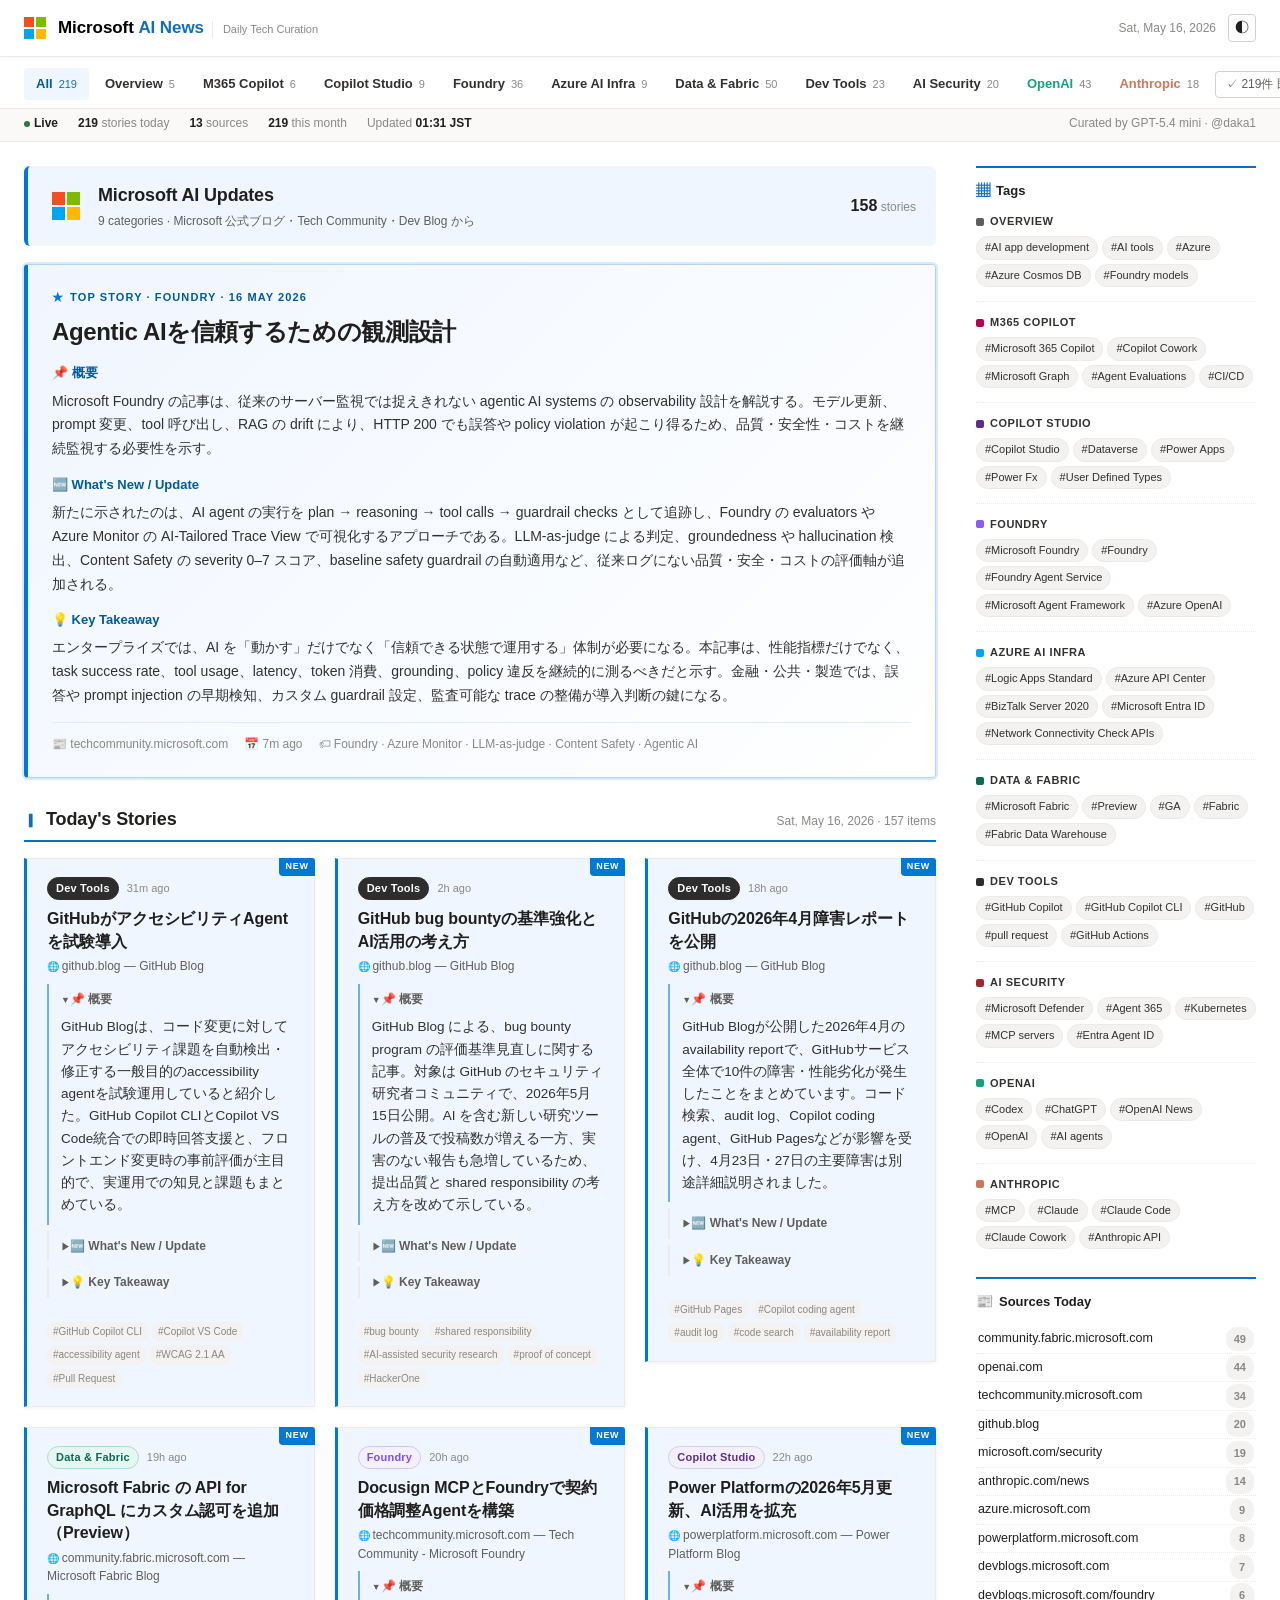
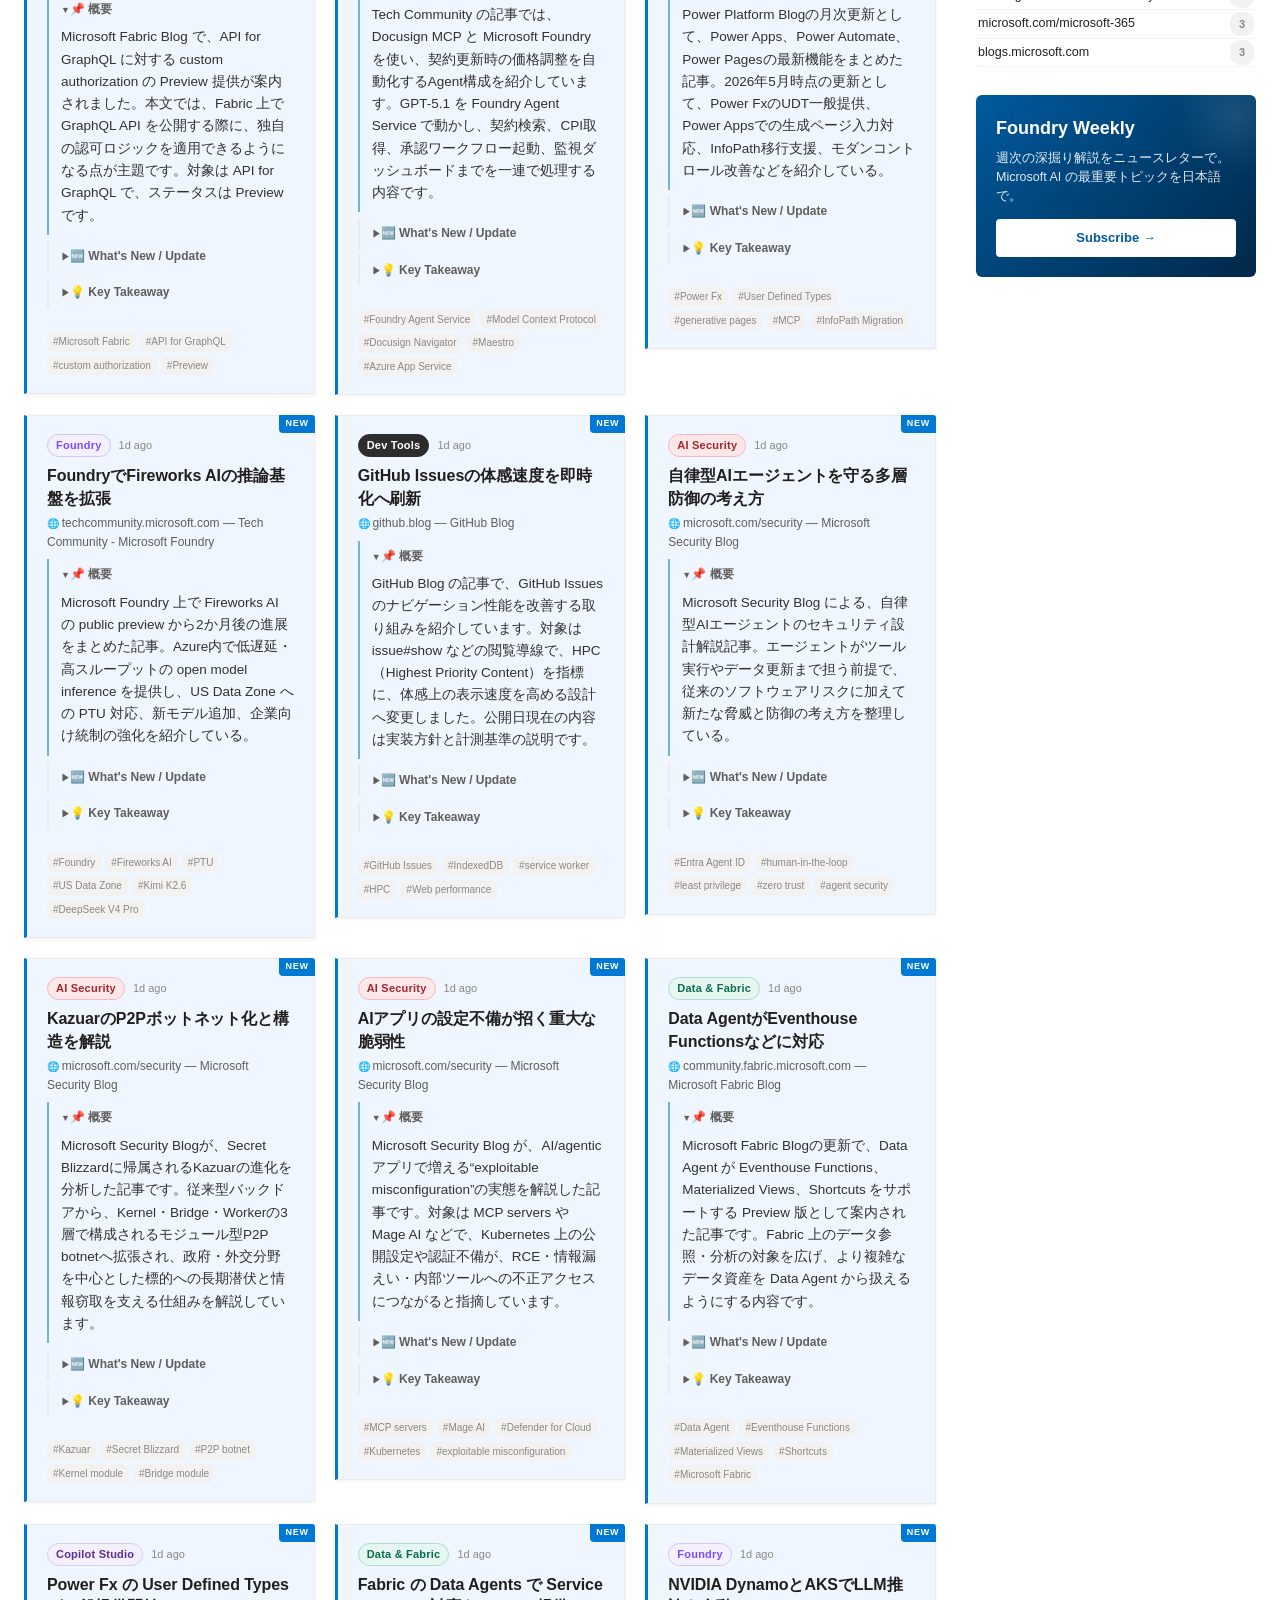
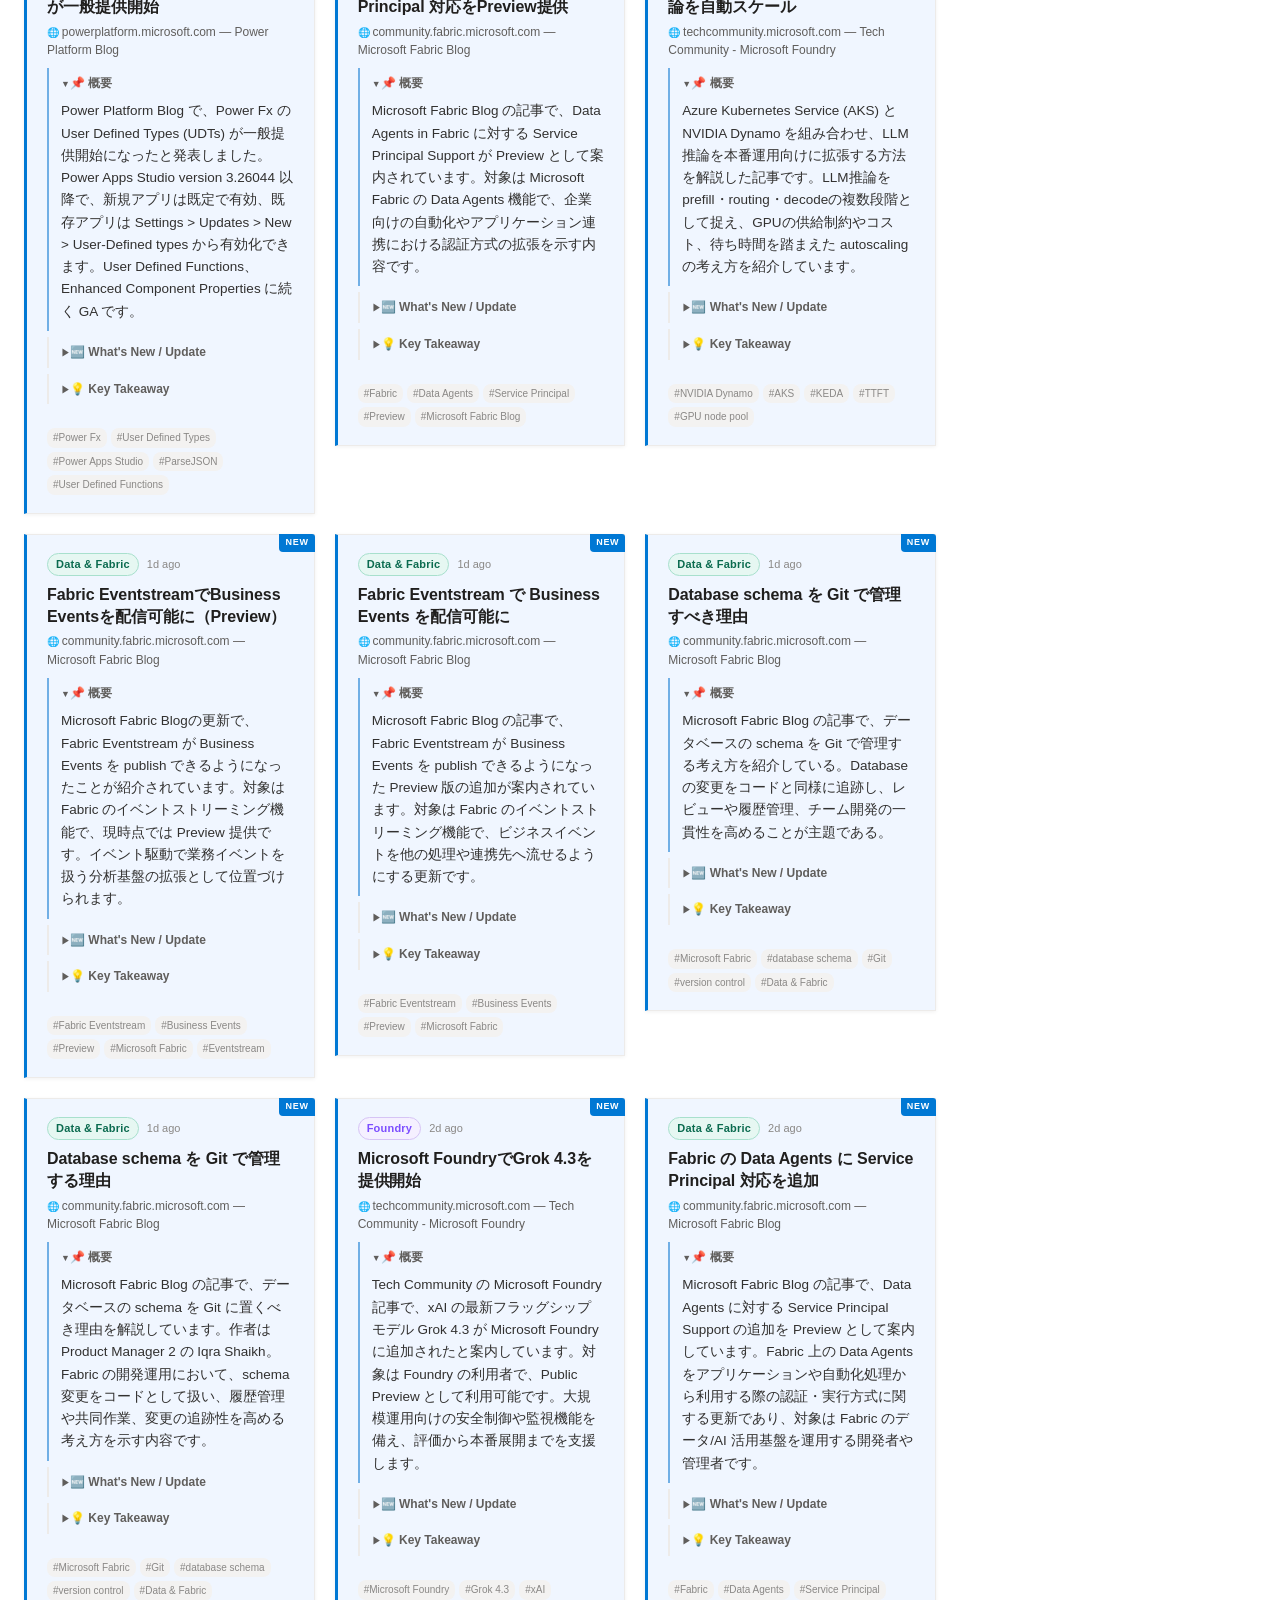
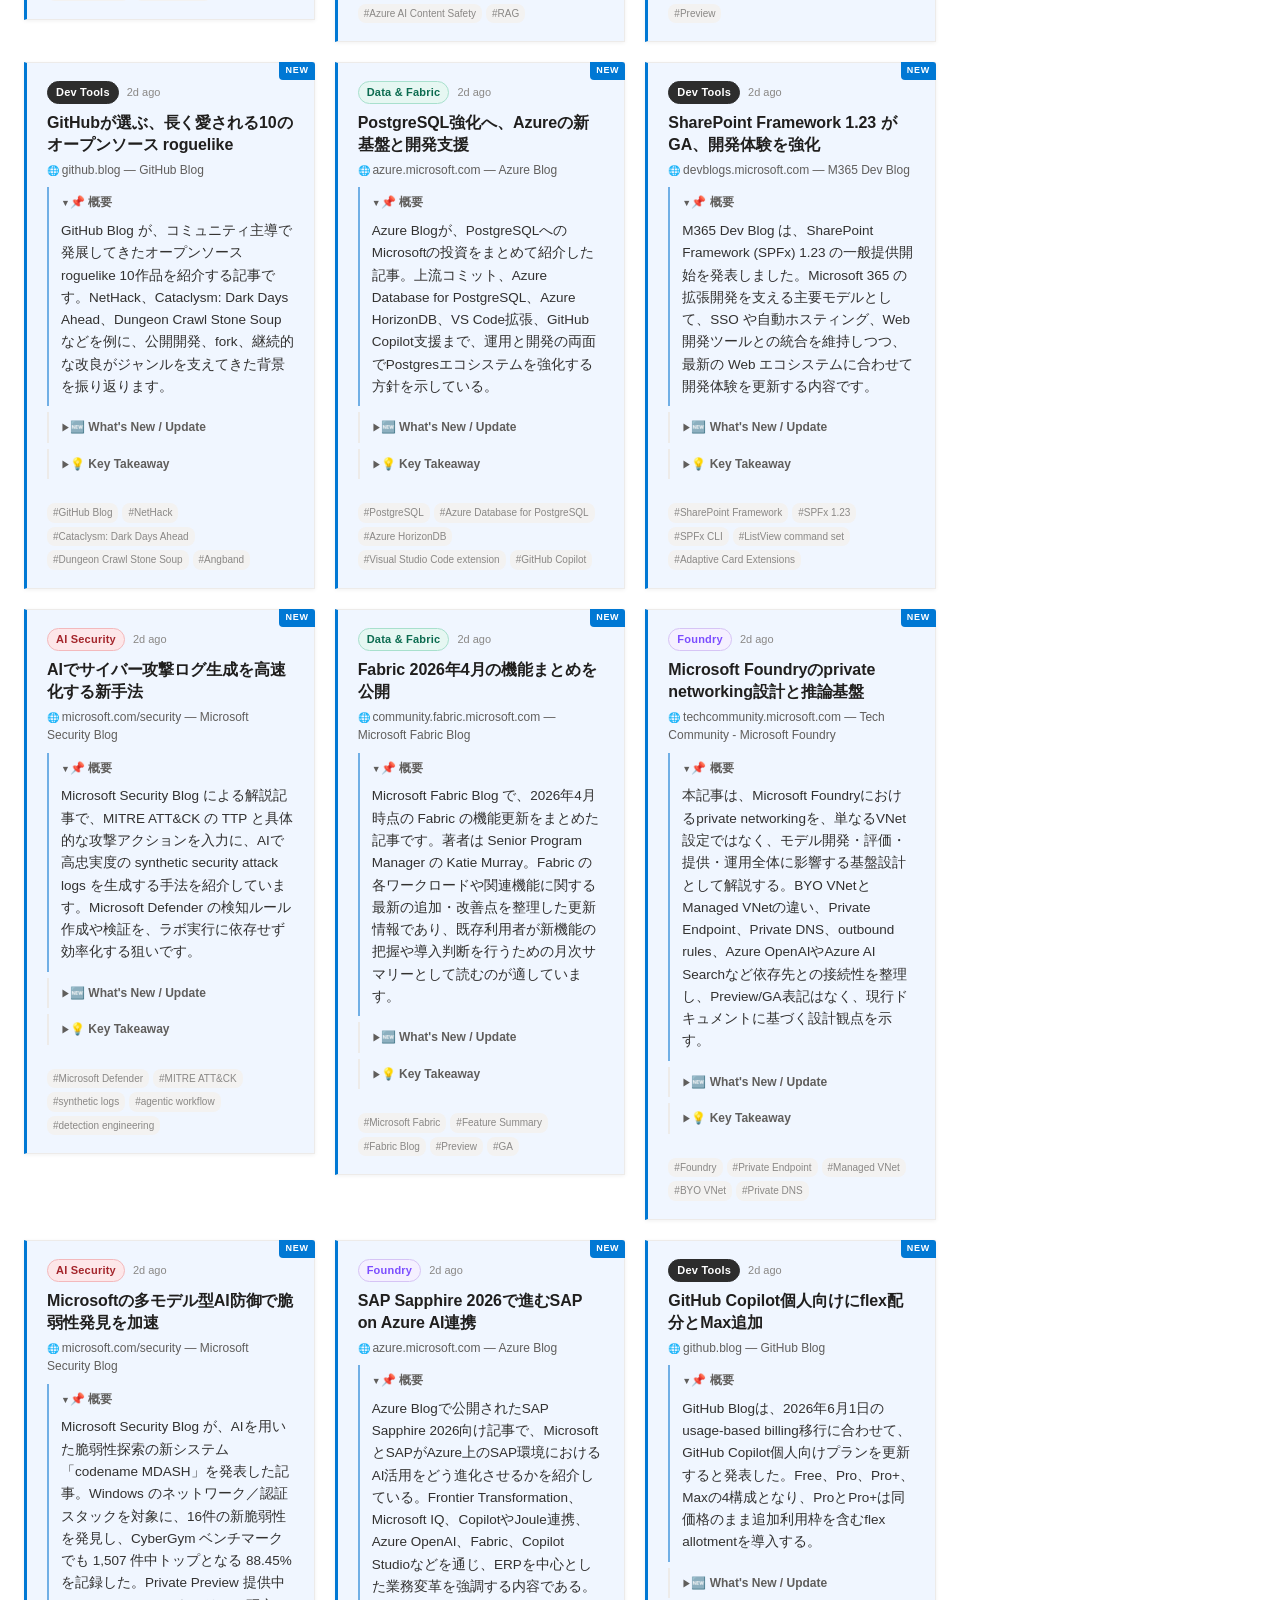
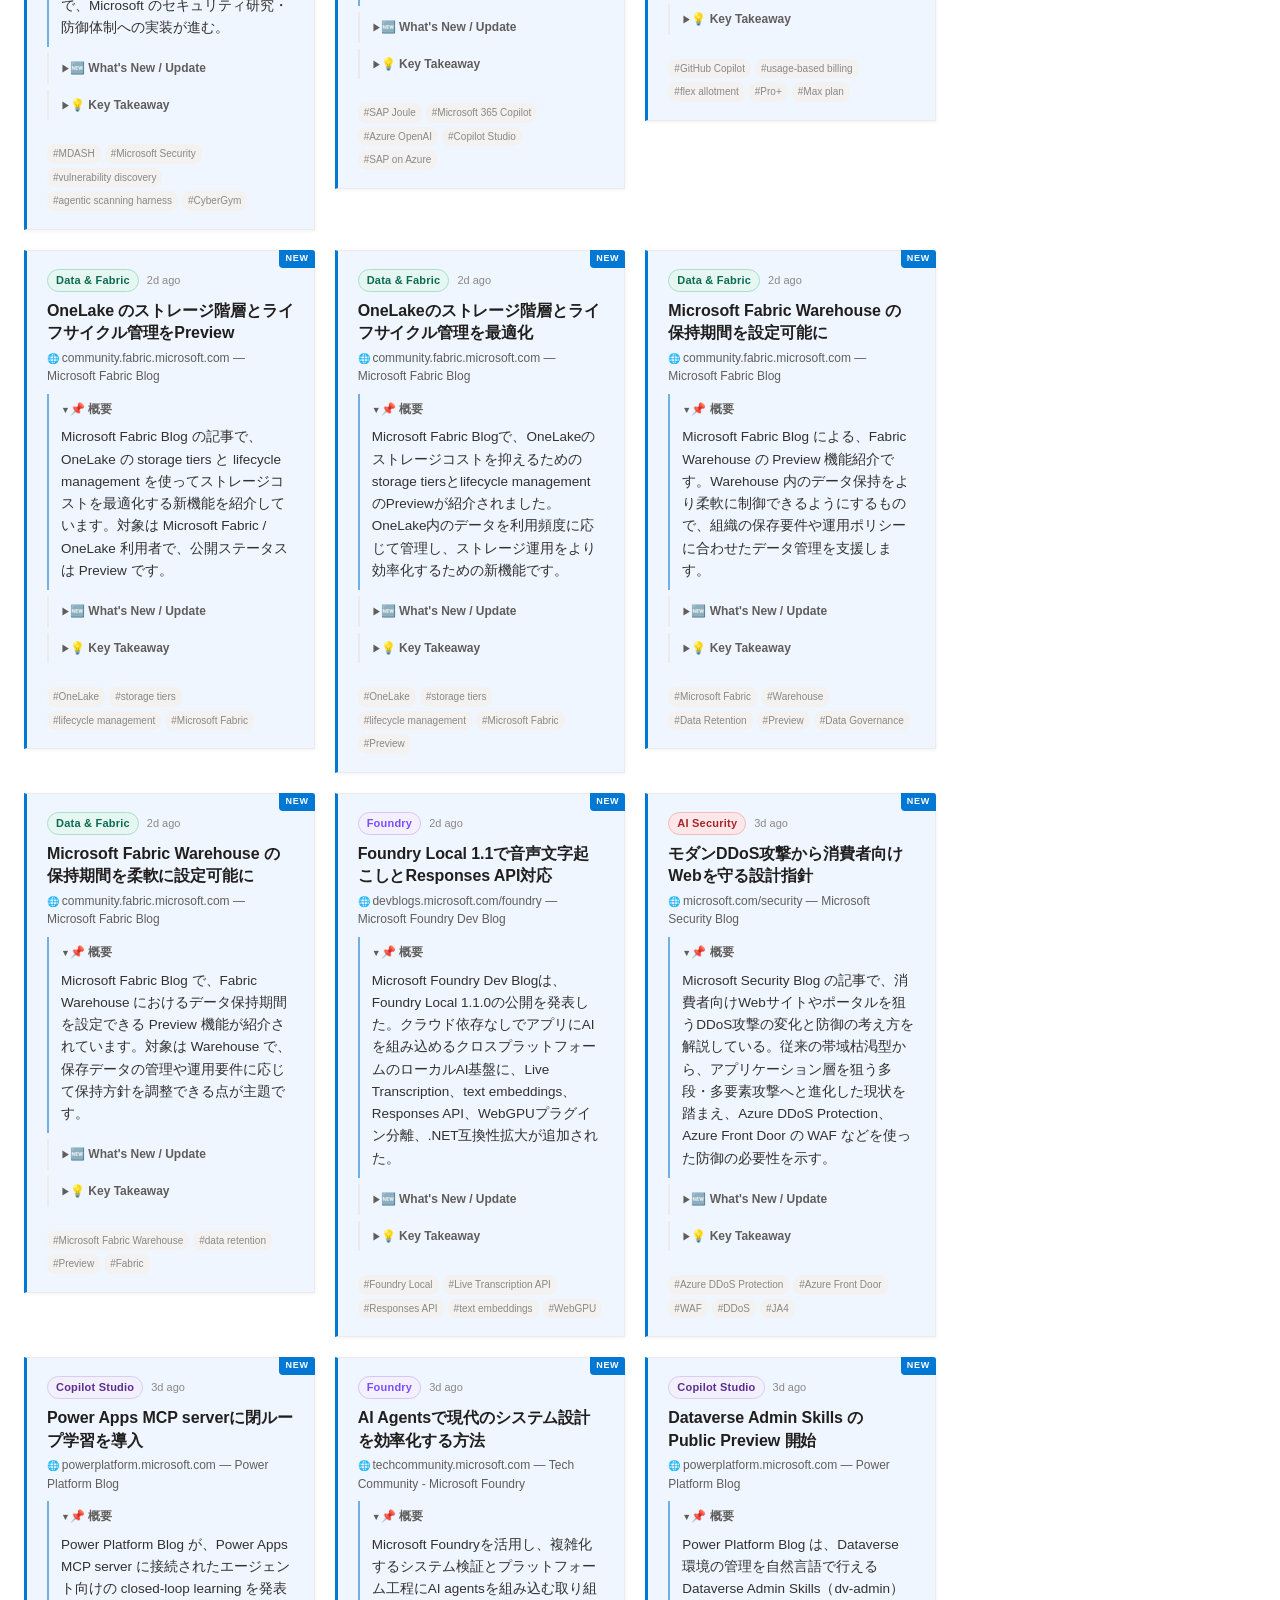
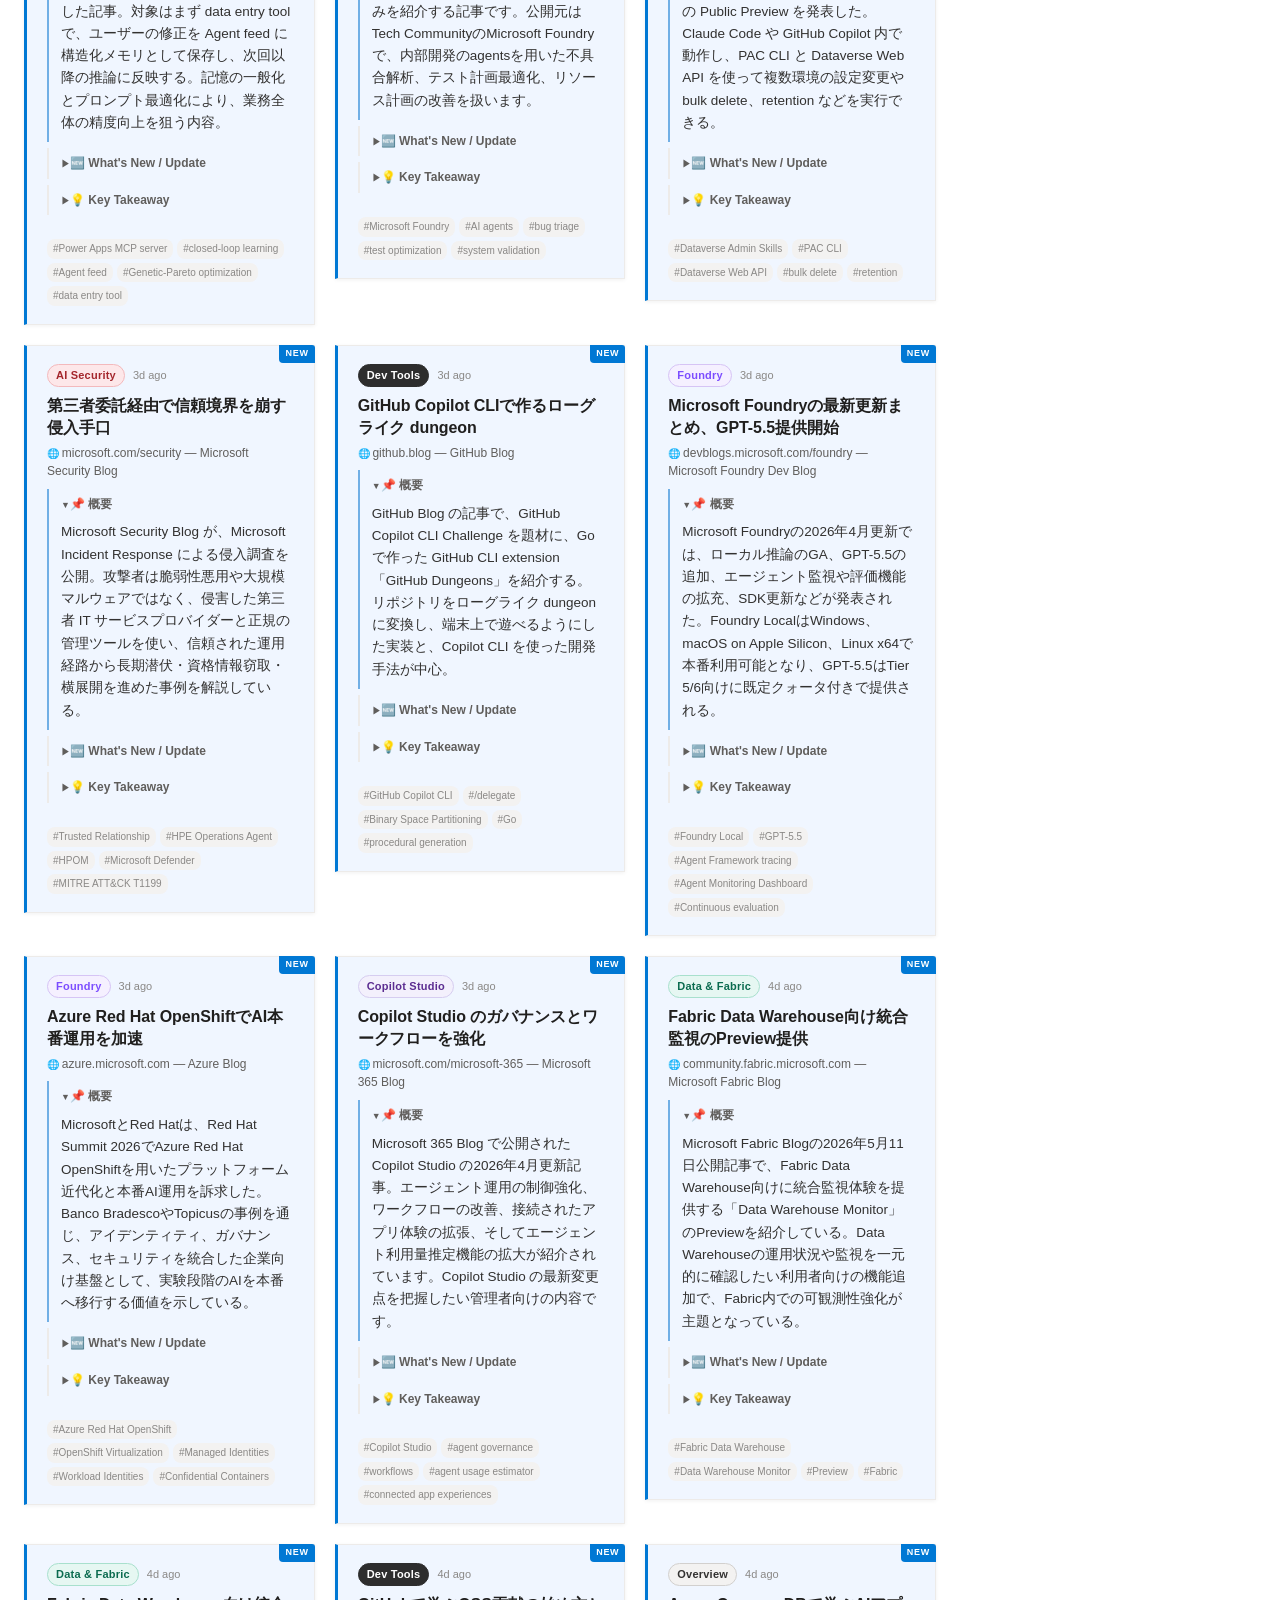
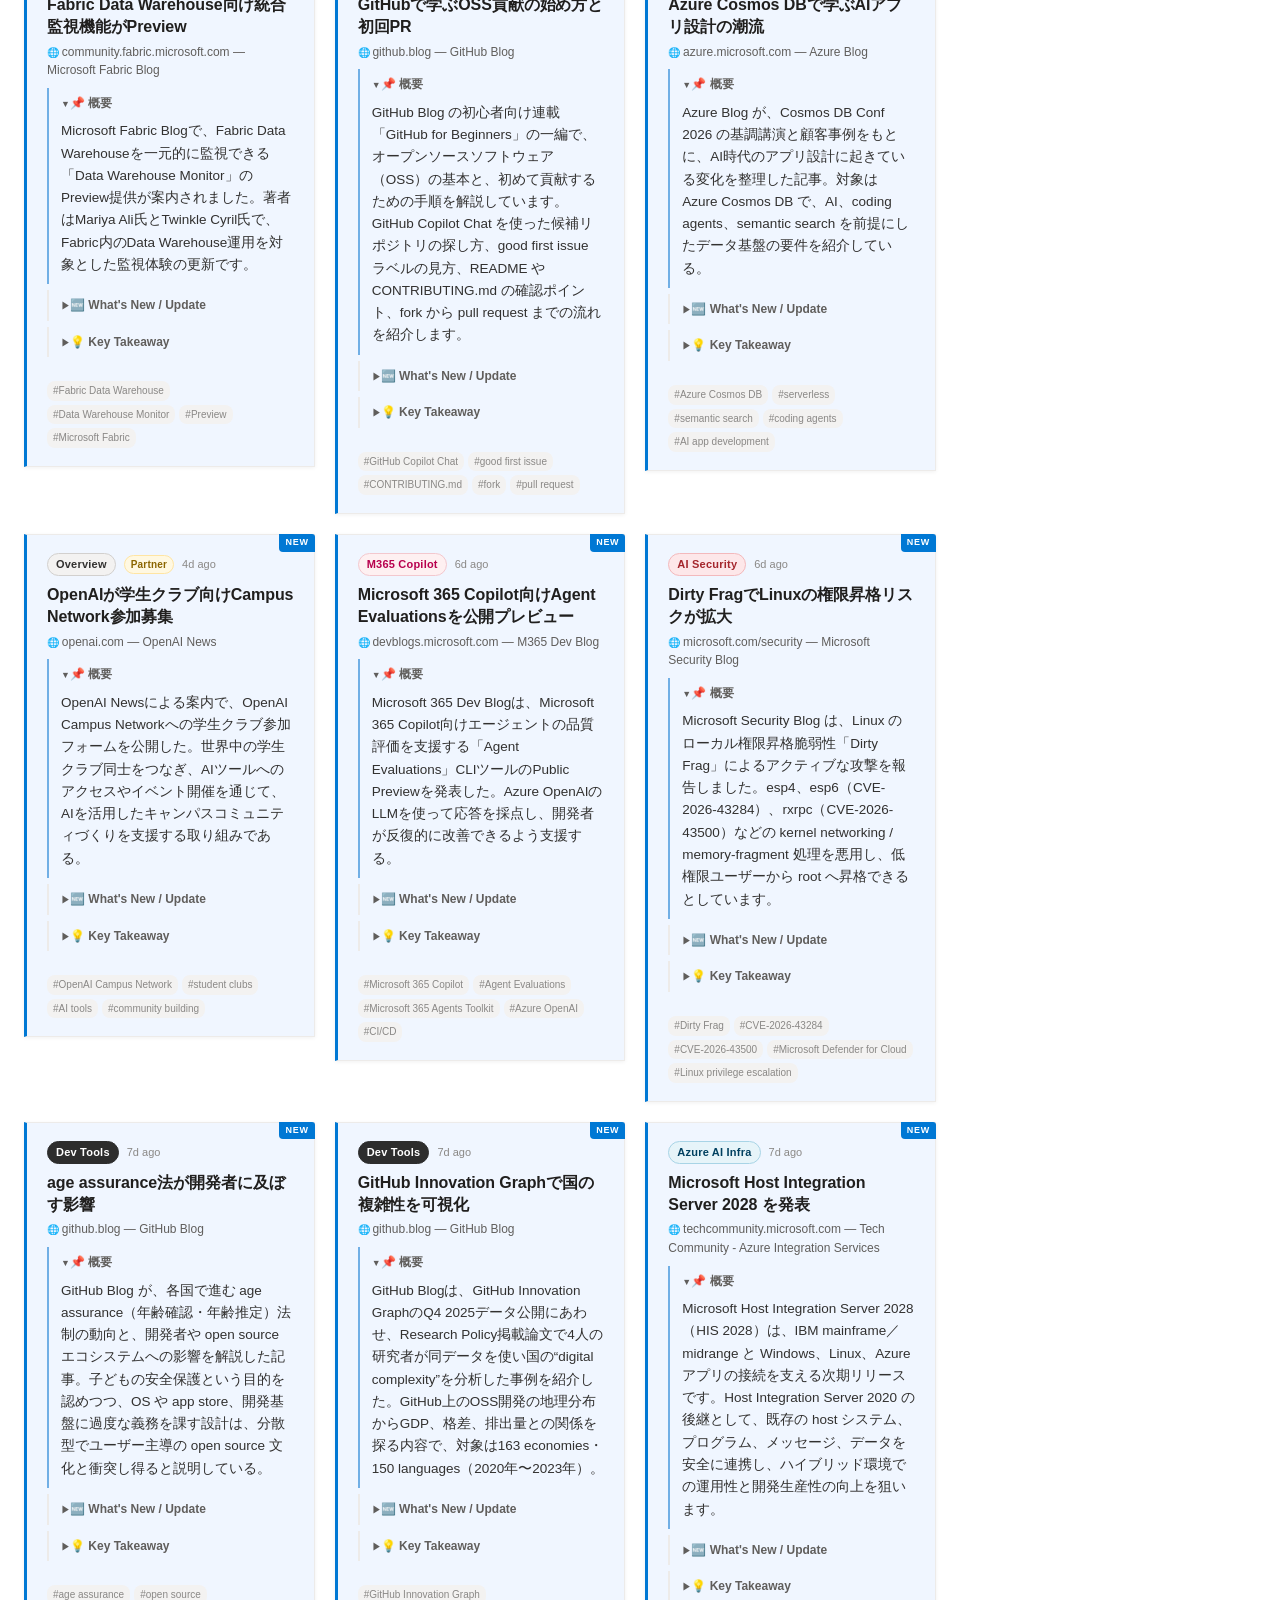
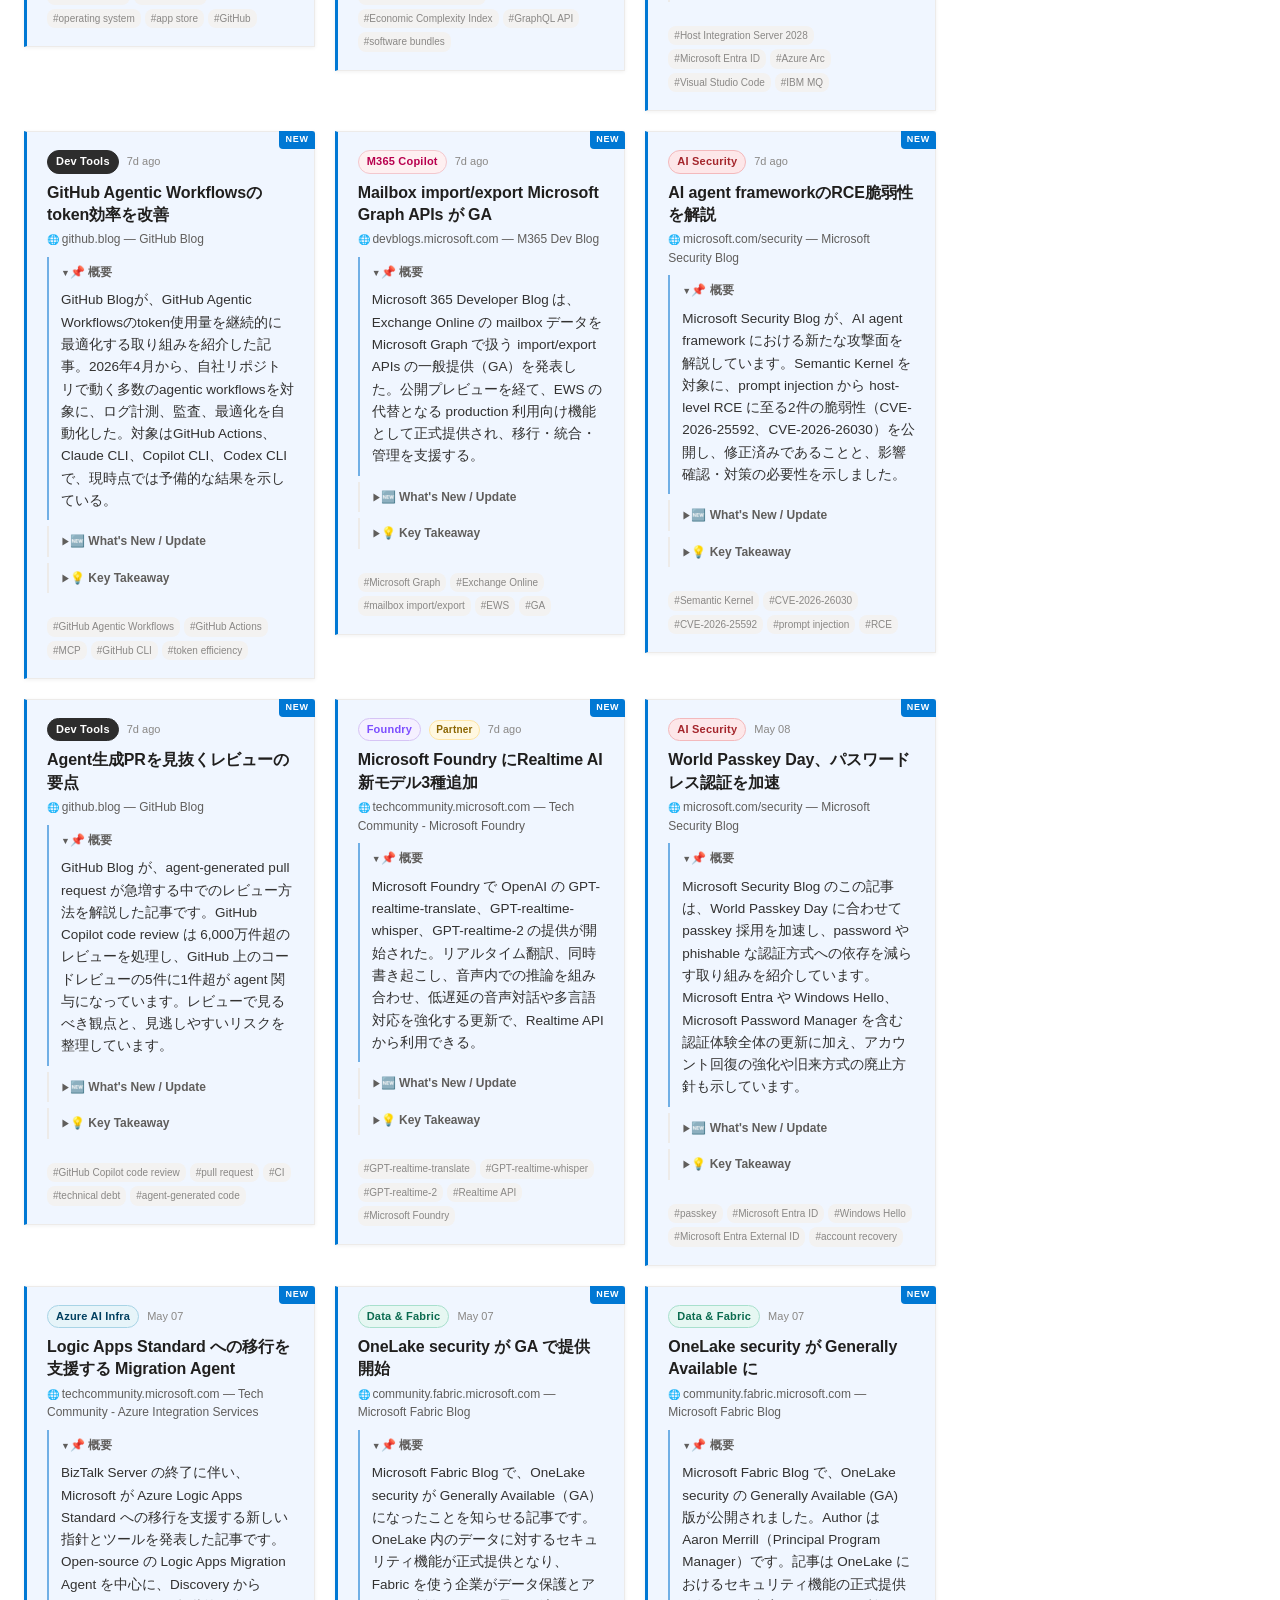
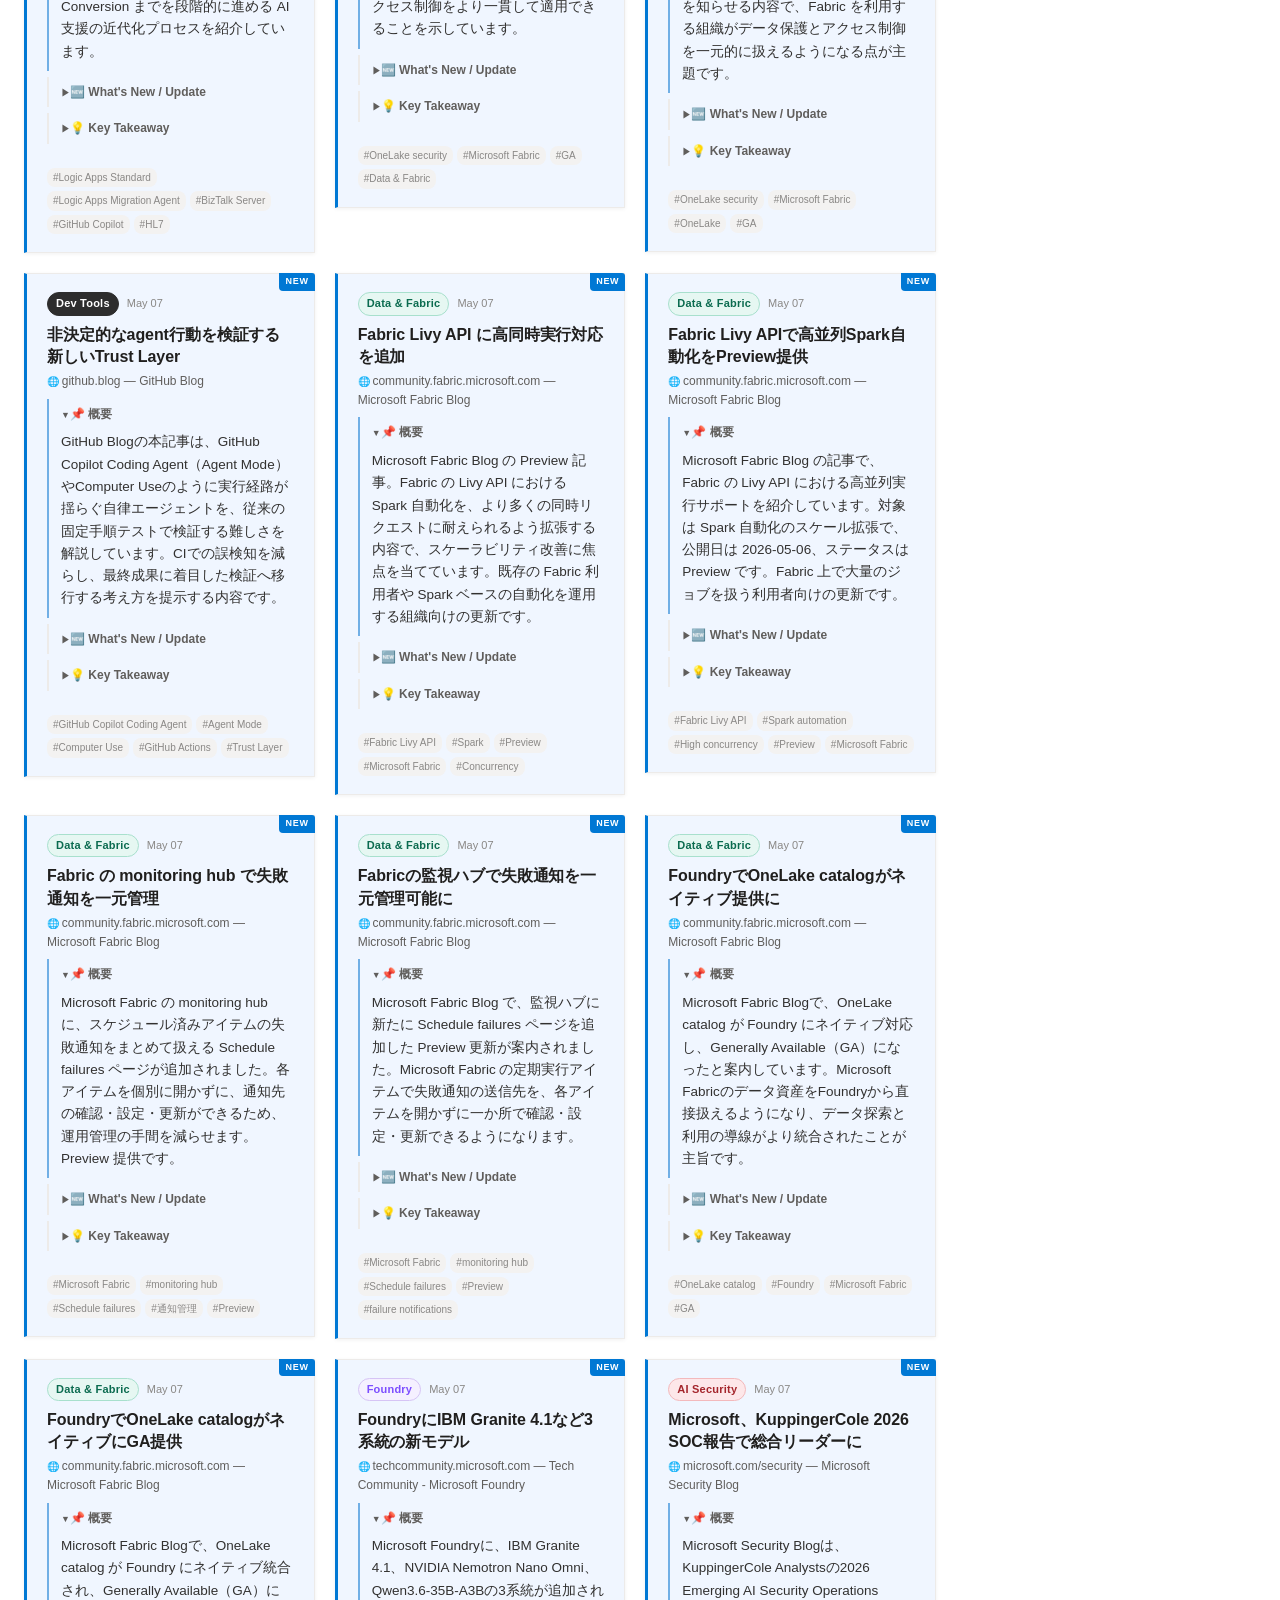
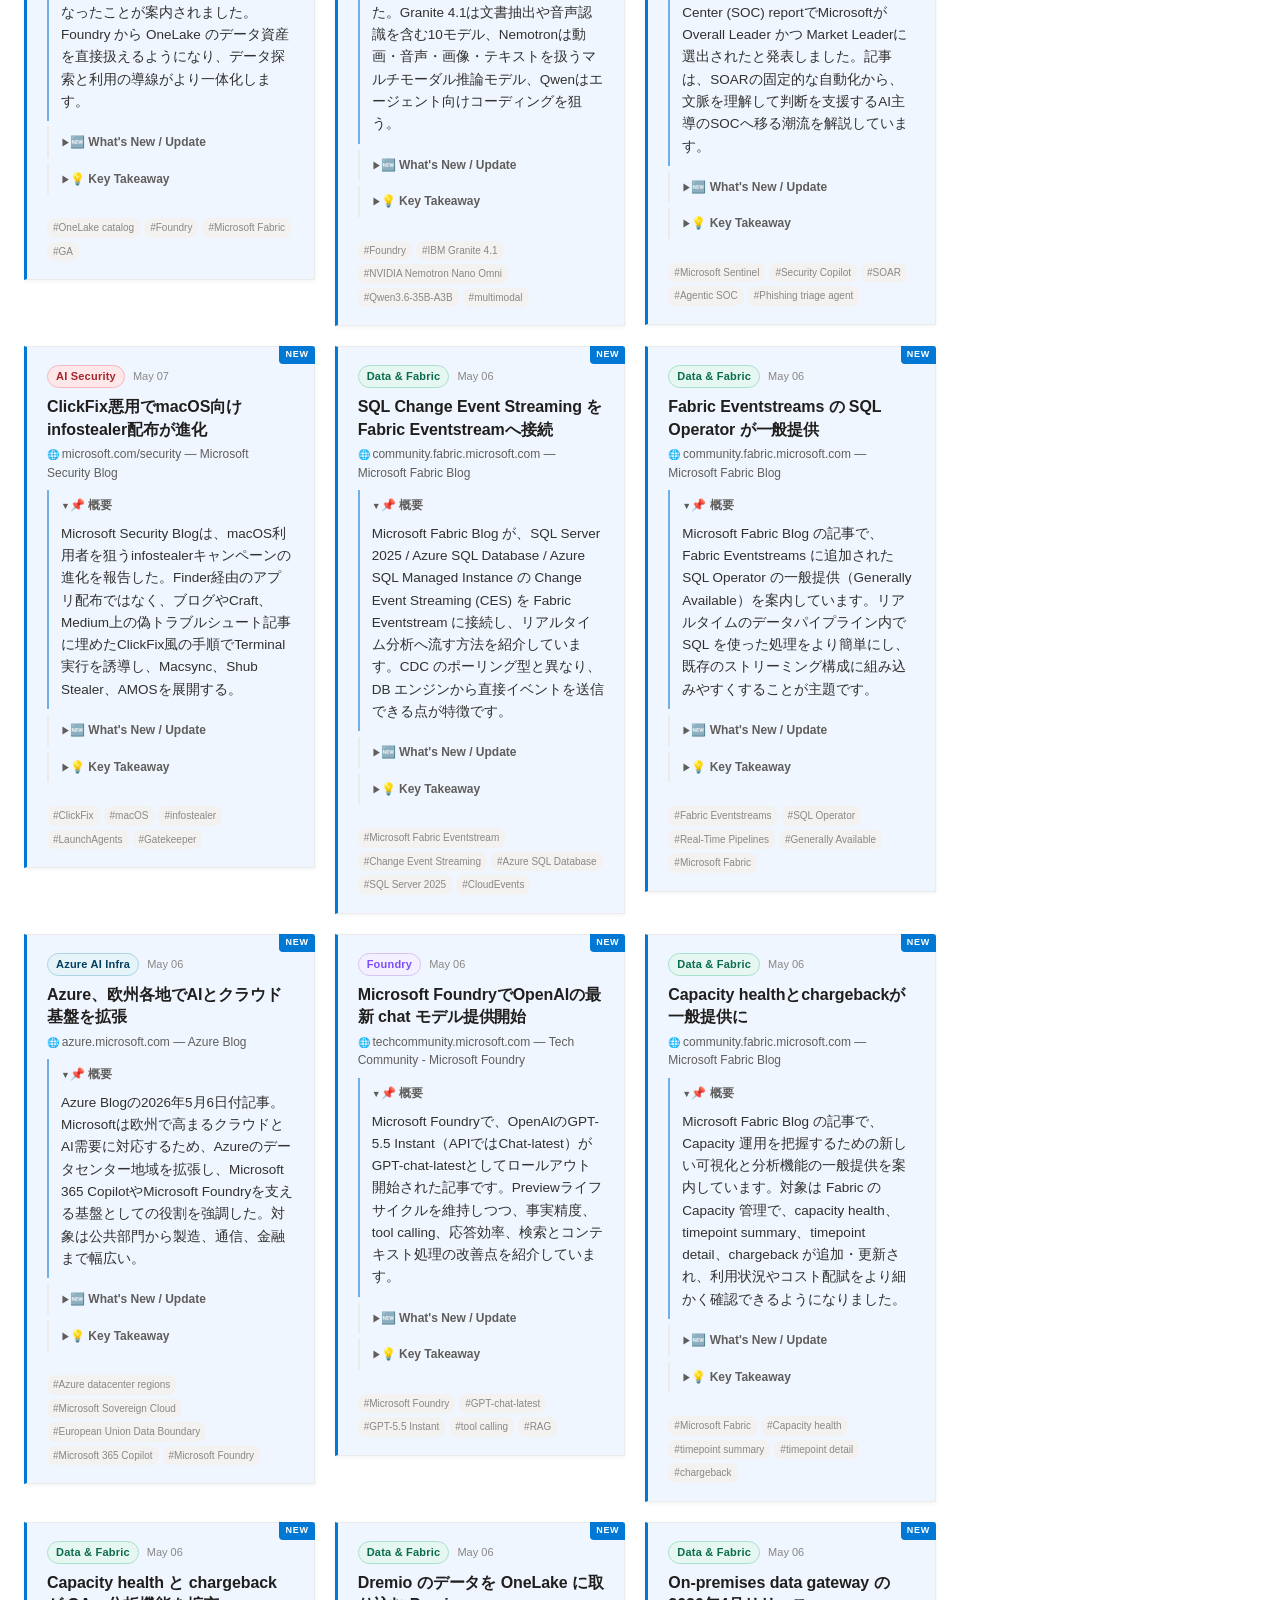
==== docs/index.html @ 85cf66b8 "🤖 Daily update 2026-05-15 16:31 UTC" ====
<!DOCTYPE html>
<html lang="ja">
<head>
<meta charset="UTF-8">
<meta name="viewport" content="width=device-width, initial-scale=1.0">
<title>Microsoft AI News — Daily Tech Curation</title>
<meta name="description" content="Microsoft AI、Azure、Copilot、Foundry の最新アップデートを毎日キュレーション。">
<link rel="icon" href="data:image/svg+xml,<svg xmlns=%22http://www.w3.org/2000/svg%22 viewBox=%220 0 100 100%22><text y=%22.9em%22 font-size=%2290%22>📰</text></svg>">
<link rel="stylesheet" href="assets/style.css">
</head>
<body data-theme="light">

<header class="site-header">
  <div class="site-header-inner">
    <div class="brand">
      <span class="brand-logo">
        <span></span><span></span><span></span><span></span>
      </span>
      <div class="brand-text">
        <span class="brand-name">Microsoft <span class="ai365">AI News</span></span>
        <span class="brand-tag">Daily Tech Curation</span>
      </div>
    </div>
    <div class="header-tools">
      <span class="header-date">Sat, May 16, 2026</span>
      <button class="theme-toggle" onclick="toggleTheme()" aria-label="Toggle theme">◐</button>
    </div>
  </div>
</header>

<div class="cat-nav-wrap">
  <nav class="cat-nav">
    <a href="#" class="active" data-filter="all">All <span class="num">219</span></a>
    <a href="#" data-filter="Overview">Overview <span class="num">5</span></a>
    <a href="#" data-filter="M365 Copilot">M365 Copilot <span class="num">6</span></a>
    <a href="#" data-filter="Copilot Studio">Copilot Studio <span class="num">9</span></a>
    <a href="#" data-filter="Foundry">Foundry <span class="num">36</span></a>
    <a href="#" data-filter="Azure AI Infra">Azure AI Infra <span class="num">9</span></a>
    <a href="#" data-filter="Data &amp; Fabric">Data &amp; Fabric <span class="num">50</span></a>
    <a href="#" data-filter="Dev Tools">Dev Tools <span class="num">23</span></a>
    <a href="#" data-filter="AI Security">AI Security <span class="num">20</span></a>
    <a href="#" class="openai-tab" data-filter="OpenAI">OpenAI <span class="num">43</span></a>
    <a href="#" class="anthropic-tab" data-filter="Anthropic">Anthropic <span class="num">18</span></a>
    <button class="mark-read-btn" id="mark-all-read" style="display:none">✓ 0件 既読にする</button>
  </nav>
</div>
<div class="subbar">
  <div class="subbar-inner">
    <div class="subbar-stats">
      <span><span class="live-dot"></span><b>Live</b></span>
      <span><b>219</b> stories today</span>
      <span><b>13</b> sources</span>
      <span><b>219</b> this month</span>
      <span>Updated <b>01:31 JST</b></span>
    </div>
    <div>Curated by GPT-5.4 mini · @daka1</div>
  </div>
</div>

<div class="container">

  <main>

    <div class="zone-banner">
      <div class="zone-banner-icon">
        <span class="brand-logo" style="width:28px;height:28px;">
          <span></span><span></span><span></span><span></span>
        </span>
      </div>
      <div class="zone-banner-text">
        <div class="zone-banner-title">Microsoft AI Updates</div>
        <div class="zone-banner-subtitle">9 categories · Microsoft 公式ブログ・Tech Community・Dev Blog から</div>
      </div>
      <div class="zone-banner-counts"><b>158</b> stories</div>
    </div>

<article class="featured" data-category="Foundry" data-tags="Foundry|Azure Monitor|LLM-as-judge|Content Safety|Agentic AI" data-url="https://techcommunity.microsoft.com/t5/microsoft-foundry-blog/designing-ai-driven-observability-for-trustworthy-agentic-ai/ba-p/4508844">
  <div class="featured-kicker">TOP STORY · FOUNDRY · 16 MAY 2026</div>
  <h1 class="featured-headline"><a href="https://techcommunity.microsoft.com/t5/microsoft-foundry-blog/designing-ai-driven-observability-for-trustworthy-agentic-ai/ba-p/4508844" target="_blank" rel="noopener">Agentic AIを信頼するための観測設計</a></h1>

  <div class="featured-section">
    <h3>📌 概要</h3>
    <p>Microsoft Foundry の記事は、従来のサーバー監視では捉えきれない agentic AI systems の observability 設計を解説する。モデル更新、prompt 変更、tool 呼び出し、RAG の drift により、HTTP 200 でも誤答や policy violation が起こり得るため、品質・安全性・コストを継続監視する必要性を示す。</p>
  </div>

  <div class="featured-section">
    <h3>🆕 What's New / Update</h3>
    <p>新たに示されたのは、AI agent の実行を plan → reasoning → tool calls → guardrail checks として追跡し、Foundry の evaluators や Azure Monitor の AI-Tailored Trace View で可視化するアプローチである。LLM-as-judge による判定、groundedness や hallucination 検出、Content Safety の severity 0–7 スコア、baseline safety guardrail の自動適用など、従来ログにない品質・安全・コストの評価軸が追加される。</p>
  </div>

  <div class="featured-section">
    <h3>💡 Key Takeaway</h3>
    <p>エンタープライズでは、AI を「動かす」だけでなく「信頼できる状態で運用する」体制が必要になる。本記事は、性能指標だけでなく、task success rate、tool usage、latency、token 消費、grounding、policy 違反を継続的に測るべきだと示す。金融・公共・製造では、誤答や prompt injection の早期検知、カスタム guardrail 設定、監査可能な trace の整備が導入判断の鍵になる。</p>
  </div>

  <div class="featured-meta">
    <span>📰 techcommunity.microsoft.com</span>
    <span>📅 7m ago</span>
    <span>🏷 Foundry · Azure Monitor · LLM-as-judge · Content Safety · Agentic AI</span>
  </div>
</article>
    <section class="section">
      <div class="section-head">
        <h2 class="section-title"><span class="icon">▎</span>Today's Stories</h2>
        <span class="section-meta">Sat, May 16, 2026 · 157 items</span>
      </div>
      <div class="stories-grid">
<article class="story" data-category="Dev Tools" data-tags="GitHub Copilot CLI|Copilot VS Code|accessibility agent|WCAG 2.1 AA|Pull Request" data-url="https://github.blog/ai-and-ml/github-copilot/building-a-general-purpose-accessibility-agent-and-what-we-learned-in-the-process/">
  <div class="story-meta-top">
    <span class="tag cat-dev">Dev Tools</span>
    <span class="story-time">31m ago</span>
  </div>
  <h3 class="story-headline">
    <a href="https://github.blog/ai-and-ml/github-copilot/building-a-general-purpose-accessibility-agent-and-what-we-learned-in-the-process/" target="_blank" rel="noopener">GitHubがアクセシビリティAgentを試験導入</a>
  </h3>
  <div class="story-source">
    <span class="domain">github.blog — GitHub Blog</span>
  </div>

  <div class="story-summary">
    <details open>
      <summary class="story-summary-section-label">📌 概要</summary>
      <p>GitHub Blogは、コード変更に対してアクセシビリティ課題を自動検出・修正する一般目的のaccessibility agentを試験運用していると紹介した。GitHub Copilot CLIとCopilot VS Code統合での即時回答支援と、フロントエンド変更時の事前評価が主目的で、実運用での知見と課題もまとめている。</p>
    </details>
    <details>
      <summary class="story-summary-section-label">🆕 What's New / Update</summary>
      <p>新しく公開されたのは、GitHubが試験運用中のgeneral-purpose accessibility agentの取り組みと学びである。エンジニア向けにアクセシビリティ質問へ just-in-time で答える機能に加え、フロントエンド変更を自動評価し、単純で客観的な問題を本番前に修正する。これまでに3,535件の pull request をレビューし、68% の解決率を記録。主な検出項目は、構造と関係性の明確化、操作可能な要素名、重要通知、非テキスト内容の代替、キーボードフォーカス順など。</p>
    </details>
    <details>
      <summary class="story-summary-section-label">💡 Key Takeaway</summary>
      <p>この事例は、アクセシビリティを人手レビューの代替ではなく、既存の問題管理資産を活用して拡張する実践例として重要である。特に日本の金融・公共・製造業では、WCAG対応や監査対応の観点から、Issueの構造化、PRとの紐づけ、修正検証の仕組みがAgent導入の前提になる。まずは既存のアクセシビリティ記録を整理し、限定領域で自動評価を試すのが現実的である。</p>
    </details>
  </div>

  <div class="story-tags">
<span class="story-tag-chip">#GitHub Copilot CLI</span><span class="story-tag-chip">#Copilot VS Code</span><span class="story-tag-chip">#accessibility agent</span><span class="story-tag-chip">#WCAG 2.1 AA</span><span class="story-tag-chip">#Pull Request</span>  </div>
</article><article class="story" data-category="Dev Tools" data-tags="bug bounty|shared responsibility|AI-assisted security research|proof of concept|HackerOne" data-url="https://github.blog/security/raising-the-bar-quality-shared-responsibility-and-the-future-of-githubs-bug-bounty-program/">
  <div class="story-meta-top">
    <span class="tag cat-dev">Dev Tools</span>
    <span class="story-time">2h ago</span>
  </div>
  <h3 class="story-headline">
    <a href="https://github.blog/security/raising-the-bar-quality-shared-responsibility-and-the-future-of-githubs-bug-bounty-program/" target="_blank" rel="noopener">GitHub bug bountyの基準強化とAI活用の考え方</a>
  </h3>
  <div class="story-source">
    <span class="domain">github.blog — GitHub Blog</span>
  </div>

  <div class="story-summary">
    <details open>
      <summary class="story-summary-section-label">📌 概要</summary>
      <p>GitHub Blog による、bug bounty program の評価基準見直しに関する記事。対象は GitHub のセキュリティ研究者コミュニティで、2026年5月15日公開。AI を含む新しい研究ツールの普及で投稿数が増える一方、実害のない報告も急増しているため、提出品質と shared responsibility の考え方を改めて示している。</p>
    </details>
    <details>
      <summary class="story-summary-section-label">🆕 What's New / Update</summary>
      <p>今後の bug bounty では、Working proof of concept と具体的な security impact の提示、scope と ineligible findings の事前確認、ツール出力の検証をより厳格に求める。DMARC/SPF/DKIM 設定不備、user enumeration、実証のない missing security headers など既知の対象外報告は Not Applicable としてクローズされ、HackerOne Signal と reputation に影響し得る。また、AI ツールの利用自体は歓迎し、verified・reproduced・PoC 付きの報告であれば高く評価する一方、未検証の出力のそのまま提出は認めない。</p>
    </details>
    <details>
      <summary class="story-summary-section-label">💡 Key Takeaway</summary>
      <p>企業にとって重要なのは、AI を使ったセキュリティ調査が増えても、最終責任は人間の研究者にあるという明確化。日本の金融・公共・製造業でも、外部報告の受け入れ基準、対象外条件、PoC 要件を明文化しておくことで、ノイズを減らし、実害のある脆弱性対応に集中しやすくなる。</p>
    </details>
  </div>

  <div class="story-tags">
<span class="story-tag-chip">#bug bounty</span><span class="story-tag-chip">#shared responsibility</span><span class="story-tag-chip">#AI-assisted security research</span><span class="story-tag-chip">#proof of concept</span><span class="story-tag-chip">#HackerOne</span>  </div>
</article><article class="story" data-category="Dev Tools" data-tags="GitHub Pages|Copilot coding agent|audit log|code search|availability report" data-url="https://github.blog/news-insights/company-news/github-availability-report-april-2026/">
  <div class="story-meta-top">
    <span class="tag cat-dev">Dev Tools</span>
    <span class="story-time">18h ago</span>
  </div>
  <h3 class="story-headline">
    <a href="https://github.blog/news-insights/company-news/github-availability-report-april-2026/" target="_blank" rel="noopener">GitHubの2026年4月障害レポートを公開</a>
  </h3>
  <div class="story-source">
    <span class="domain">github.blog — GitHub Blog</span>
  </div>

  <div class="story-summary">
    <details open>
      <summary class="story-summary-section-label">📌 概要</summary>
      <p>GitHub Blogが公開した2026年4月のavailability reportで、GitHubサービス全体で10件の障害・性能劣化が発生したことをまとめています。コード検索、audit log、Copilot coding agent、GitHub Pagesなどが影響を受け、4月23日・27日の主要障害は別途詳細説明されました。</p>
    </details>
    <details>
      <summary class="story-summary-section-label">🆕 What's New / Update</summary>
      <p>4月1日はコード検索で2時間20分の完全停止と、その後の約8時間43分にわたる古い結果表示が発生しました。4月1日の別件ではcredential rotation失敗によりaudit logが28分間利用不能となり、4,297 API actorsと127ユーザーに5xxが発生しました。4月9日はCopilot coding agentでレート制限処理の不具合により新規セッション開始が最大54分遅延し、約22,700件のworkflow作成に遅延・失敗が出ました。4月13日はGitHub PagesでDNSレコード削除に起因する500エラーが約1,750万件発生しました。</p>
    </details>
    <details>
      <summary class="story-summary-section-label">💡 Key Takeaway</summary>
      <p>今回のレポートは、単一機能の障害でも検索、監査、エージェント、公開サイト配信へ連鎖的に影響が広がることを示しています。日本の金融・公共・製造業では、監査証跡や外部公開ページ、開発支援エージェントの可用性が業務継続に直結します。運用面では、変更保護、段階的ロールアウト、監視強化、障害時の切り戻し手順を優先して点検すべきです。</p>
    </details>
  </div>

  <div class="story-tags">
<span class="story-tag-chip">#GitHub Pages</span><span class="story-tag-chip">#Copilot coding agent</span><span class="story-tag-chip">#audit log</span><span class="story-tag-chip">#code search</span><span class="story-tag-chip">#availability report</span>  </div>
</article><article class="story" data-category="Data &amp; Fabric" data-tags="Microsoft Fabric|API for GraphQL|custom authorization|Preview" data-url="https://community.fabric.microsoft.com/t5/Fabric-Updates-Blog/Custom-authorization-for-API-for-GraphQL-in-Microsoft-Fabric/ba-p/5182352">
  <div class="story-meta-top">
    <span class="tag cat-data">Data &amp; Fabric</span>
    <span class="story-time">19h ago</span>
  </div>
  <h3 class="story-headline">
    <a href="https://community.fabric.microsoft.com/t5/Fabric-Updates-Blog/Custom-authorization-for-API-for-GraphQL-in-Microsoft-Fabric/ba-p/5182352" target="_blank" rel="noopener">Microsoft Fabric の API for GraphQL にカスタム認可を追加（Preview）</a>
  </h3>
  <div class="story-source">
    <span class="domain">community.fabric.microsoft.com — Microsoft Fabric Blog</span>
  </div>

  <div class="story-summary">
    <details open>
      <summary class="story-summary-section-label">📌 概要</summary>
      <p>Microsoft Fabric Blog で、API for GraphQL に対する custom authorization の Preview 提供が案内されました。本文では、Fabric 上で GraphQL API を公開する際に、独自の認可ロジックを適用できるようになる点が主題です。対象は API for GraphQL で、ステータスは Preview です。</p>
    </details>
    <details>
      <summary class="story-summary-section-label">🆕 What's New / Update</summary>
      <p>今回の更新では、Microsoft Fabric の API for GraphQL に custom authorization を設定できる Preview 機能が追加されました。これにより、標準的な認証だけでなく、アプリケーション要件に応じた独自のアクセス制御を GraphQL API 側に実装しやすくなります。公開元は Microsoft Fabric Blog で、機能ステータスは Preview です。</p>
    </details>
    <details>
      <summary class="story-summary-section-label">💡 Key Takeaway</summary>
      <p>企業で GraphQL を共通 API 層として使う場合、データソースごとの細かな権限制御を API 層に寄せられる点が重要です。特に金融・公共・製造のようにアクセス条件が複雑な環境では、認可ロジックの集約により設計の一貫性を保ちやすくなります。Preview のため、本番適用前に制約や運用手順の検証が必要です。</p>
    </details>
  </div>

  <div class="story-tags">
<span class="story-tag-chip">#Microsoft Fabric</span><span class="story-tag-chip">#API for GraphQL</span><span class="story-tag-chip">#custom authorization</span><span class="story-tag-chip">#Preview</span>  </div>
</article><article class="story" data-category="Foundry" data-tags="Foundry Agent Service|Model Context Protocol|Docusign Navigator|Maestro|Azure App Service" data-url="https://techcommunity.microsoft.com/t5/microsoft-foundry-blog/building-an-ai-powered-contract-price-adjustment-agent-with/ba-p/4515997">
  <div class="story-meta-top">
    <span class="tag cat-foundry">Foundry</span>
    <span class="story-time">20h ago</span>
  </div>
  <h3 class="story-headline">
    <a href="https://techcommunity.microsoft.com/t5/microsoft-foundry-blog/building-an-ai-powered-contract-price-adjustment-agent-with/ba-p/4515997" target="_blank" rel="noopener">Docusign MCPとFoundryで契約価格調整Agentを構築</a>
  </h3>
  <div class="story-source">
    <span class="domain">techcommunity.microsoft.com — Tech Community - Microsoft Foundry</span>
  </div>

  <div class="story-summary">
    <details open>
      <summary class="story-summary-section-label">📌 概要</summary>
      <p>Tech Community の記事では、Docusign MCP と Microsoft Foundry を使い、契約更新時の価格調整を自動化するAgent構成を紹介しています。GPT-5.1 を Foundry Agent Service で動かし、契約検索、CPI取得、承認ワークフロー起動、監視ダッシュボードまでを一連で処理する内容です。</p>
    </details>
    <details>
      <summary class="story-summary-section-label">🆕 What's New / Update</summary>
      <p>新しい点は、契約管理の各工程を Model Context Protocol (MCP) で統合し、Docusign Navigator、BLS API、Maestro を3段階のAgentで連携させたことです。30日以内に失効する契約を抽出し、CPIに基づく調整額を計算し、更新後の契約を Maestro へ渡して承認・署名フローを起動します。Foundry Agent Service でオーケストレーションし、Azure App Service 上で非同期実行とリアルタイム監視を実現しています。</p>
    </details>
    <details>
      <summary class="story-summary-section-label">💡 Key Takeaway</summary>
      <p>契約更新や価格改定のような定型だが例外が多い業務は、MCP と Agent の組み合わせで大きく自動化できます。金融・公共・製造業のように契約数が多く、監査性や権限管理が重要な組織では、手作業の削減だけでなく、承認経路の標準化や可視化にも効果があります。既存 API 個別実装より、拡張性の高い統合基盤として有効です。</p>
    </details>
  </div>

  <div class="story-tags">
<span class="story-tag-chip">#Foundry Agent Service</span><span class="story-tag-chip">#Model Context Protocol</span><span class="story-tag-chip">#Docusign Navigator</span><span class="story-tag-chip">#Maestro</span><span class="story-tag-chip">#Azure App Service</span>  </div>
</article><article class="story" data-category="Copilot Studio" data-tags="Power Fx|User Defined Types|generative pages|MCP|InfoPath Migration" data-url="https://www.microsoft.com/en-us/power-platform/blog/2026/05/14/whats-new-in-power-platform-may-2026-feature-update/">
  <div class="story-meta-top">
    <span class="tag cat-studio">Copilot Studio</span>
    <span class="story-time">22h ago</span>
  </div>
  <h3 class="story-headline">
    <a href="https://www.microsoft.com/en-us/power-platform/blog/2026/05/14/whats-new-in-power-platform-may-2026-feature-update/" target="_blank" rel="noopener">Power Platformの2026年5月更新、AI活用を拡充</a>
  </h3>
  <div class="story-source">
    <span class="domain">powerplatform.microsoft.com — Power Platform Blog</span>
  </div>

  <div class="story-summary">
    <details open>
      <summary class="story-summary-section-label">📌 概要</summary>
      <p>Power Platform Blogの月次更新として、Power Apps、Power Automate、Power Pagesの最新機能をまとめた記事。2026年5月時点の更新として、Power FxのUDT一般提供、Power Appsでの生成ページ入力対応、InfoPath移行支援、モダンコントロール改善などを紹介している。</p>
    </details>
    <details>
      <summary class="story-summary-section-label">🆕 What's New / Update</summary>
      <p>Power Fx user defined types（UDTs）が version 3.26044 で GA となり、新規アプリでは既定で有効、既存アプリでも設定から有効化可能になった。これにより UDF で records や tables などの複雑なデータ構造を扱いやすくなり、ParseJSON の型検証も強化される。Power Apps では、app-based conversations 向けの custom tools と rich UI が public preview となり、MCP-powered tools と Fluent ベースの UI widget で Copilot から業務アクションをより対話的に実行できる。さらに generative pages は入力コンテキストを受け取れるようになり、コマンドバーやグリッド操作から起動可能になった。</p>
    </details>
    <details>
      <summary class="story-summary-section-label">💡 Key Takeaway</summary>
      <p>今回の更新は、Power Platform が単なるアプリ作成基盤から、Copilot と連携した対話型業務実行基盤へ広がっていることを示す。日本の金融・公共・製造業では、既存画面やデータを前提にした業務導線へ AI を組み込みやすくなり、InfoPath などレガシー資産の移行や、標準化されたガバナンス下での市民開発の加速に役立つ。</p>
    </details>
  </div>

  <div class="story-tags">
<span class="story-tag-chip">#Power Fx</span><span class="story-tag-chip">#User Defined Types</span><span class="story-tag-chip">#generative pages</span><span class="story-tag-chip">#MCP</span><span class="story-tag-chip">#InfoPath Migration</span>  </div>
</article><article class="story" data-category="Foundry" data-tags="Foundry|Fireworks AI|PTU|US Data Zone|Kimi K2.6|DeepSeek V4 Pro" data-url="https://techcommunity.microsoft.com/t5/microsoft-foundry-blog/open-model-inference-at-scale-on-foundry-what-s-new-with/ba-p/4519534">
  <div class="story-meta-top">
    <span class="tag cat-foundry">Foundry</span>
    <span class="story-time">1d ago</span>
  </div>
  <h3 class="story-headline">
    <a href="https://techcommunity.microsoft.com/t5/microsoft-foundry-blog/open-model-inference-at-scale-on-foundry-what-s-new-with/ba-p/4519534" target="_blank" rel="noopener">FoundryでFireworks AIの推論基盤を拡張</a>
  </h3>
  <div class="story-source">
    <span class="domain">techcommunity.microsoft.com — Tech Community - Microsoft Foundry</span>
  </div>

  <div class="story-summary">
    <details open>
      <summary class="story-summary-section-label">📌 概要</summary>
      <p>Microsoft Foundry 上で Fireworks AI の public preview から2か月後の進展をまとめた記事。Azure内で低遅延・高スループットの open model inference を提供し、US Data Zone への PTU 対応、新モデル追加、企業向け統制の強化を紹介している。</p>
    </details>
    <details>
      <summary class="story-summary-section-label">🆕 What's New / Update</summary>
      <p>Fireworks AI on Foundry に US Data Zone 向けの PTU サポートが追加され、米国リージョン内でデータを保持しながら予測可能なスループットを確保できるようになった。あわせて、Kimi K2.6 と DeepSeek V4 Pro が新たに利用可能になり、どちらも serverless と PTU の両方に対応する。Kimi K2.6 は入力 $0.95/1M、cached $0.16/1M、出力 $4.00/1M、DeepSeek V4 Pro は入力 $1.75/1M、cached $0.15/1M、出力 $3.48/1M。</p>
    </details>
    <details>
      <summary class="story-summary-section-label">💡 Key Takeaway</summary>
      <p>本記事の要点は、open model を本番運用する際の障壁を、性能と企業統制の両面から下げている点にある。特に金融・公共・製造業のようにデータ所在や監査が重要な組織では、US Data Zone の PTU と Azure の統制を組み合わせる価値が大きい。まずは serverless で評価し、負荷が安定した段階で PTU へ移行するのが現実的な導入パスだ。</p>
    </details>
  </div>

  <div class="story-tags">
<span class="story-tag-chip">#Foundry</span><span class="story-tag-chip">#Fireworks AI</span><span class="story-tag-chip">#PTU</span><span class="story-tag-chip">#US Data Zone</span><span class="story-tag-chip">#Kimi K2.6</span><span class="story-tag-chip">#DeepSeek V4 Pro</span>  </div>
</article><article class="story" data-category="Dev Tools" data-tags="GitHub Issues|IndexedDB|service worker|HPC|Web performance" data-url="https://github.blog/engineering/architecture-optimization/from-latency-to-instant-modernizing-github-issues-navigation-performance/">
  <div class="story-meta-top">
    <span class="tag cat-dev">Dev Tools</span>
    <span class="story-time">1d ago</span>
  </div>
  <h3 class="story-headline">
    <a href="https://github.blog/engineering/architecture-optimization/from-latency-to-instant-modernizing-github-issues-navigation-performance/" target="_blank" rel="noopener">GitHub Issuesの体感速度を即時化へ刷新</a>
  </h3>
  <div class="story-source">
    <span class="domain">github.blog — GitHub Blog</span>
  </div>

  <div class="story-summary">
    <details open>
      <summary class="story-summary-section-label">📌 概要</summary>
      <p>GitHub Blog の記事で、GitHub Issues のナビゲーション性能を改善する取り組みを紹介しています。対象は issue#show などの閲覧導線で、HPC（Highest Priority Content）を指標に、体感上の表示速度を高める設計へ変更しました。公開日現在の内容は実装方針と計測基準の説明です。</p>
    </details>
    <details>
      <summary class="story-summary-section-label">🆕 What's New / Update</summary>
      <p>従来はハードナビゲーションや Turbo で毎回サーバー取得や起動コストを払っていましたが、今回はクライアント側へ処理を寄せ、ローカルにあるデータから即時描画してからバックグラウンドで再検証する方式に刷新しました。IndexedDB を使った client-side caching、キャッシュ命中率を高める preheating、ハード遷移でもキャッシュを使える service worker を導入し、HPC で Instant（200 ms 未満）/Fast（1000 ms 未満）/Slow を評価します。</p>
    </details>
    <details>
      <summary class="story-summary-section-label">💡 Key Takeaway</summary>
      <p>この変更は、単なるバックエンド最適化ではなく、開発者体験を「待たない」方向へ再設計した点が重要です。大量の issue やチケットを扱う企業では、応答遅延が業務の中断に直結します。金融・公共・製造業のようにレビューやトリアージが多い現場では、同様の client-first 設計と体感速度指標の導入が、日常業務の生産性改善に有効です。</p>
    </details>
  </div>

  <div class="story-tags">
<span class="story-tag-chip">#GitHub Issues</span><span class="story-tag-chip">#IndexedDB</span><span class="story-tag-chip">#service worker</span><span class="story-tag-chip">#HPC</span><span class="story-tag-chip">#Web performance</span>  </div>
</article><article class="story" data-category="AI Security" data-tags="Entra Agent ID|human-in-the-loop|least privilege|zero trust|agent security" data-url="https://www.microsoft.com/en-us/security/blog/2026/05/14/defense-in-depth-autonomous-ai-agents/">
  <div class="story-meta-top">
    <span class="tag cat-security">AI Security</span>
    <span class="story-time">1d ago</span>
  </div>
  <h3 class="story-headline">
    <a href="https://www.microsoft.com/en-us/security/blog/2026/05/14/defense-in-depth-autonomous-ai-agents/" target="_blank" rel="noopener">自律型AIエージェントを守る多層防御の考え方</a>
  </h3>
  <div class="story-source">
    <span class="domain">microsoft.com/security — Microsoft Security Blog</span>
  </div>

  <div class="story-summary">
    <details open>
      <summary class="story-summary-section-label">📌 概要</summary>
      <p>Microsoft Security Blog による、自律型AIエージェントのセキュリティ設計解説記事。エージェントがツール実行やデータ更新まで担う前提で、従来のソフトウェアリスクに加えて新たな脅威と防御の考え方を整理している。</p>
    </details>
    <details>
      <summary class="story-summary-section-label">🆕 What's New / Update</summary>
      <p>自律性が高いAIエージェントでは、セキュリティの重心がモデル単体から、実アプリケーション内での組み立て方・制約・運用へ移ると説明。対策として、Model layer、Safety system layer、Application layer、Positioning layer の4層を提示し、とくに制御可能な Application layer を最重要と位置づけた。設計パターンとして、エージェントを microservices のように狭い責務で分割すること、権限をゼロから開始する least privilege / zero trust、重要操作に対する deterministic な human-in-the-loop を推奨している。</p>
    </details>
    <details>
      <summary class="story-summary-section-label">💡 Key Takeaway</summary>
      <p>金融・公共・製造のように誤作動や権限逸脱の影響が大きい環境では、モデル精度よりも「どこまで実行させるか」の設計が重要になる。単一の強力なエージェントに集約せず、責務分割、明示的な権限付与、タスク単位の制限、人手承認の組み合わせで blast radius を抑えることが、実運用での採用条件になる。</p>
    </details>
  </div>

  <div class="story-tags">
<span class="story-tag-chip">#Entra Agent ID</span><span class="story-tag-chip">#human-in-the-loop</span><span class="story-tag-chip">#least privilege</span><span class="story-tag-chip">#zero trust</span><span class="story-tag-chip">#agent security</span>  </div>
</article><article class="story" data-category="AI Security" data-tags="Kazuar|Secret Blizzard|P2P botnet|Kernel module|Bridge module" data-url="https://www.microsoft.com/en-us/security/blog/2026/05/14/kazuar-anatomy-of-a-nation-state-botnet/">
  <div class="story-meta-top">
    <span class="tag cat-security">AI Security</span>
    <span class="story-time">1d ago</span>
  </div>
  <h3 class="story-headline">
    <a href="https://www.microsoft.com/en-us/security/blog/2026/05/14/kazuar-anatomy-of-a-nation-state-botnet/" target="_blank" rel="noopener">KazuarのP2Pボットネット化と構造を解説</a>
  </h3>
  <div class="story-source">
    <span class="domain">microsoft.com/security — Microsoft Security Blog</span>
  </div>

  <div class="story-summary">
    <details open>
      <summary class="story-summary-section-label">📌 概要</summary>
      <p>Microsoft Security Blogが、Secret Blizzardに帰属されるKazuarの進化を分析した記事です。従来型バックドアから、Kernel・Bridge・Workerの3層で構成されるモジュール型P2P botnetへ拡張され、政府・外交分野を中心とした標的への長期潜伏と情報窃取を支える仕組みを解説しています。</p>
    </details>
    <details>
      <summary class="story-summary-section-label">🆕 What's New / Update</summary>
      <p>本記事の新規性は、Kazuarを単なるマルウェアではなく、モジュール分担されたP2P botnetエコシステムとして分解している点です。Kernelがタスク管理とログ収集、Bridgeが外部C2との中継、Workerが実処理を担い、単一の選出リーダーだけが外部通信します。配布手法としては、暗号化された第2段階ペイロードを埋め込むPelmeni dropperや、.NET loaderをCOM objectとして起動しメモリ上で実行する経路が示されています。構成は最大150種類に及び、通信、実行・注入、セキュリティ回避など8系統で更新可能です。</p>
    </details>
    <details>
      <summary class="story-summary-section-label">💡 Key Takeaway</summary>
      <p>この分析は、攻撃者が検知回避をLOLBinsだけでなく、設計段階からのモジュール分離とP2P化で実現していることを示します。金融・公共・製造業では、単体サンプルの静的解析だけでなく、leader election、IPC、作業ディレクトリへのステージング、周期的なexfiltrationといった挙動監視が重要です。C2遮断、EDRの振る舞い検知、.NET loaderやCOM利用の監視を組み合わせた防御が有効です。</p>
    </details>
  </div>

  <div class="story-tags">
<span class="story-tag-chip">#Kazuar</span><span class="story-tag-chip">#Secret Blizzard</span><span class="story-tag-chip">#P2P botnet</span><span class="story-tag-chip">#Kernel module</span><span class="story-tag-chip">#Bridge module</span>  </div>
</article><article class="story" data-category="AI Security" data-tags="MCP servers|Mage AI|Defender for Cloud|Kubernetes|exploitable misconfiguration" data-url="https://www.microsoft.com/en-us/security/blog/2026/05/14/configuration-becomes-vulnerability-exploitable-misconfigurations-ai-apps/">
  <div class="story-meta-top">
    <span class="tag cat-security">AI Security</span>
    <span class="story-time">1d ago</span>
  </div>
  <h3 class="story-headline">
    <a href="https://www.microsoft.com/en-us/security/blog/2026/05/14/configuration-becomes-vulnerability-exploitable-misconfigurations-ai-apps/" target="_blank" rel="noopener">AIアプリの設定不備が招く重大な脆弱性</a>
  </h3>
  <div class="story-source">
    <span class="domain">microsoft.com/security — Microsoft Security Blog</span>
  </div>

  <div class="story-summary">
    <details open>
      <summary class="story-summary-section-label">📌 概要</summary>
      <p>Microsoft Security Blog が、AI/agentic アプリで増える“exploitable misconfiguration”の実態を解説した記事です。対象は MCP servers や Mage AI などで、Kubernetes 上の公開設定や認証不備が、RCE・情報漏えい・内部ツールへの不正アクセスにつながると指摘しています。</p>
    </details>
    <details>
      <summary class="story-summary-section-label">🆕 What's New / Update</summary>
      <p>新たに示されたのは、AI アプリの危険の多くがゼロデイではなく設定不備に起因するという点です。公開到達可能な UI/API と、弱いまたは欠落した認証・認可が組み合わさると、攻撃者は低コストで高影響の侵害を実行できます。記事では、認証なしで内部ツールに触れられる remote MCP server が確認されており、Defender for Cloud のシグナルでは remote MCP servers の 15% が深刻に不安全とされています。Mage AI では Helm chart の既定導入が LoadBalancer 経由で port 6789 を公開し、認証なしで shell command 実行と cluster-admin 相当の権限につながる事例が説明されています。</p>
    </details>
    <details>
      <summary class="story-summary-section-label">💡 Key Takeaway</summary>
      <p>日本の金融・公共・製造業では、AI エージェントを PoC から本番へ急ぐ際に、Kubernetes の公開設定やサービスアカウント権限の見直しを後回しにしないことが重要です。特に MCP server やパイプライン基盤は、外部公開の有無、認証強制、最小権限、監査ログを初期設計に組み込むべきです。Defender for Cloud で露出面を早期に可視化し、攻撃者より先に是正する運用が求められます。</p>
    </details>
  </div>

  <div class="story-tags">
<span class="story-tag-chip">#MCP servers</span><span class="story-tag-chip">#Mage AI</span><span class="story-tag-chip">#Defender for Cloud</span><span class="story-tag-chip">#Kubernetes</span><span class="story-tag-chip">#exploitable misconfiguration</span>  </div>
</article><article class="story" data-category="Data &amp; Fabric" data-tags="Data Agent|Eventhouse Functions|Materialized Views|Shortcuts|Microsoft Fabric" data-url="https://community.fabric.microsoft.com/t5/Fabric-Updates-Blog/Data-Agent-Now-Supports-Eventhouse-Functions-Materialized-Views/ba-p/5181801">
  <div class="story-meta-top">
    <span class="tag cat-data">Data &amp; Fabric</span>
    <span class="story-time">1d ago</span>
  </div>
  <h3 class="story-headline">
    <a href="https://community.fabric.microsoft.com/t5/Fabric-Updates-Blog/Data-Agent-Now-Supports-Eventhouse-Functions-Materialized-Views/ba-p/5181801" target="_blank" rel="noopener">Data AgentがEventhouse Functionsなどに対応</a>
  </h3>
  <div class="story-source">
    <span class="domain">community.fabric.microsoft.com — Microsoft Fabric Blog</span>
  </div>

  <div class="story-summary">
    <details open>
      <summary class="story-summary-section-label">📌 概要</summary>
      <p>Microsoft Fabric Blogの更新で、Data Agent が Eventhouse Functions、Materialized Views、Shortcuts をサポートする Preview 版として案内された記事です。Fabric 上のデータ参照・分析の対象を広げ、より複雑なデータ資産を Data Agent から扱えるようにする内容です。</p>
    </details>
    <details>
      <summary class="story-summary-section-label">🆕 What's New / Update</summary>
      <p>Data Agent が新たに Eventhouse Functions、Materialized Views、Shortcuts をサポートする Preview として追加されました。これにより、Eventhouse の関数や事前集計済みの Materialized Views、別データソースへの Shortcuts を含む Fabric のデータ構成を、Data Agent 経由で参照・活用できるようになります。記事では機能追加の発表が中心で、価格や GA 化、制限変更などの記載はありません。</p>
    </details>
    <details>
      <summary class="story-summary-section-label">💡 Key Takeaway</summary>
      <p>Fabric を使っている企業にとって、Data Agent がより多様なデータ構造を扱えるようになる点は、分析や業務アプリ向けのデータアクセス設計を広げる材料になります。特に、Eventhouse や Shortcuts を活用している環境では、既存資産を活かしながら Data Agent の適用範囲を拡張できる可能性があります。Preview のため、本番導入前には利用可否と制約確認が必要です。</p>
    </details>
  </div>

  <div class="story-tags">
<span class="story-tag-chip">#Data Agent</span><span class="story-tag-chip">#Eventhouse Functions</span><span class="story-tag-chip">#Materialized Views</span><span class="story-tag-chip">#Shortcuts</span><span class="story-tag-chip">#Microsoft Fabric</span>  </div>
</article><article class="story" data-category="Copilot Studio" data-tags="Power Fx|User Defined Types|Power Apps Studio|ParseJSON|User Defined Functions" data-url="https://www.microsoft.com/en-us/power-platform/blog/power-apps/power-fx-user-defined-types-generally-available/">
  <div class="story-meta-top">
    <span class="tag cat-studio">Copilot Studio</span>
    <span class="story-time">1d ago</span>
  </div>
  <h3 class="story-headline">
    <a href="https://www.microsoft.com/en-us/power-platform/blog/power-apps/power-fx-user-defined-types-generally-available/" target="_blank" rel="noopener">Power Fx の User Defined Types が一般提供開始</a>
  </h3>
  <div class="story-source">
    <span class="domain">powerplatform.microsoft.com — Power Platform Blog</span>
  </div>

  <div class="story-summary">
    <details open>
      <summary class="story-summary-section-label">📌 概要</summary>
      <p>Power Platform Blog で、Power Fx の User Defined Types (UDTs) が一般提供開始になったと発表しました。Power Apps Studio version 3.26044 以降で、新規アプリは既定で有効、既存アプリは Settings &gt; Updates &gt; New &gt; User-Defined types から有効化できます。User Defined Functions、Enhanced Component Properties に続く GA です。</p>
    </details>
    <details>
      <summary class="story-summary-section-label">🆕 What's New / Update</summary>
      <p>Power Fx で、Type と RecordOf を使って UDT を App object の Formulas property に定義できるようになり、Records や Tables を型付きで受け渡しできるようになりました。これにより、Book のような複合データを明示的な型で扱え、JSON からの ParseJSON でも ISO 8601 形式の日時などを型変換できます。さらに IsType と AsType により、変換前の判定や安全な型変換も可能です。Power Apps Studio version 3.26044 以降で GA、既存アプリは手動有効化が必要です。</p>
    </details>
    <details>
      <summary class="story-summary-section-label">💡 Key Takeaway</summary>
      <p>大規模な Power Apps を分割・再利用しやすい部品に整理し、型の不整合や JSON 取り込み時のエラーを減らせる点が重要です。特に金融・公共・製造のように、入力データの正確性と保守性が求められる現場では、UDF と UDT を組み合わせることで、アプリの品質向上と変更影響の局所化が期待できます。</p>
    </details>
  </div>

  <div class="story-tags">
<span class="story-tag-chip">#Power Fx</span><span class="story-tag-chip">#User Defined Types</span><span class="story-tag-chip">#Power Apps Studio</span><span class="story-tag-chip">#ParseJSON</span><span class="story-tag-chip">#User Defined Functions</span>  </div>
</article><article class="story" data-category="Data &amp; Fabric" data-tags="Fabric|Data Agents|Service Principal|Preview|Microsoft Fabric Blog" data-url="https://community.fabric.microsoft.com/t5/Fabric-Updates-Blog/Service-Principal-Support-for-Data-Agents-in-Fabric-Preview/ba-p/5181634">
  <div class="story-meta-top">
    <span class="tag cat-data">Data &amp; Fabric</span>
    <span class="story-time">1d ago</span>
  </div>
  <h3 class="story-headline">
    <a href="https://community.fabric.microsoft.com/t5/Fabric-Updates-Blog/Service-Principal-Support-for-Data-Agents-in-Fabric-Preview/ba-p/5181634" target="_blank" rel="noopener">Fabric の Data Agents で Service Principal 対応をPreview提供</a>
  </h3>
  <div class="story-source">
    <span class="domain">community.fabric.microsoft.com — Microsoft Fabric Blog</span>
  </div>

  <div class="story-summary">
    <details open>
      <summary class="story-summary-section-label">📌 概要</summary>
      <p>Microsoft Fabric Blog の記事で、Data Agents in Fabric に対する Service Principal Support が Preview として案内されています。対象は Microsoft Fabric の Data Agents 機能で、企業向けの自動化やアプリケーション連携における認証方式の拡張を示す内容です。</p>
    </details>
    <details>
      <summary class="story-summary-section-label">🆕 What's New / Update</summary>
      <p>Fabric の Data Agents で、ユーザー主体の認証だけでなく Service Principal を使った接続・利用が可能になる Preview が追加されました。これにより、アプリケーションや自動化ジョブから Data Agents を呼び出す際の運用設計がしやすくなり、共有アカウント依存を減らした権限管理を検討しやすくなります。記事では Principal Product Manager と Senior Product Marketing Manager からの案内として公開されており、現時点のステータスは Preview です。</p>
    </details>
    <details>
      <summary class="story-summary-section-label">💡 Key Takeaway</summary>
      <p>エンタープライズでは、Data Agents を人手操作ではなくサービス間連携の一部として組み込みやすくなる点が重要です。特に金融・公共・製造業のように、監査性や最小権限、運用の標準化が求められる環境では、Service Principal 対応が導入の障壁を下げる可能性があります。Preview なので、本番適用前に権限設計と運用フローの検証が必要です。</p>
    </details>
  </div>

  <div class="story-tags">
<span class="story-tag-chip">#Fabric</span><span class="story-tag-chip">#Data Agents</span><span class="story-tag-chip">#Service Principal</span><span class="story-tag-chip">#Preview</span><span class="story-tag-chip">#Microsoft Fabric Blog</span>  </div>
</article><article class="story" data-category="Foundry" data-tags="NVIDIA Dynamo|AKS|KEDA|TTFT|GPU node pool" data-url="https://techcommunity.microsoft.com/t5/microsoft-foundry-blog/nvidia-dynamo-on-aks-autoscaling-llm-inference/ba-p/4499545">
  <div class="story-meta-top">
    <span class="tag cat-foundry">Foundry</span>
    <span class="story-time">1d ago</span>
  </div>
  <h3 class="story-headline">
    <a href="https://techcommunity.microsoft.com/t5/microsoft-foundry-blog/nvidia-dynamo-on-aks-autoscaling-llm-inference/ba-p/4499545" target="_blank" rel="noopener">NVIDIA DynamoとAKSでLLM推論を自動スケール</a>
  </h3>
  <div class="story-source">
    <span class="domain">techcommunity.microsoft.com — Tech Community - Microsoft Foundry</span>
  </div>

  <div class="story-summary">
    <details open>
      <summary class="story-summary-section-label">📌 概要</summary>
      <p>Azure Kubernetes Service (AKS) と NVIDIA Dynamo を組み合わせ、LLM推論を本番運用向けに拡張する方法を解説した記事です。LLM推論をprefill・routing・decodeの複数段階として捉え、GPUの供給制約やコスト、待ち時間を踏まえた autoscaling の考え方を紹介しています。</p>
    </details>
    <details>
      <summary class="story-summary-section-label">🆕 What's New / Update</summary>
      <p>本記事では、NVIDIA Dynamo on AKS による LLM inference の autoscaling を具体例付きで説明しています。Dynamo は Kubernetes の scale subresource を公開し、HPA、KEDA、Dynamo Planner、custom controllers と連携可能です。AKS の cluster autoscaler により GPU node pool を拡張し、Azure Managed Prometheus と Grafana で latency、throughput、queue depth を可視化します。さらに、aggregated serving では KEDA が TTFT p95 &gt; 300 ms をトリガーに 2→4 replicas へ拡張し、NC-H100 上で約 8 分の cold node provisioning 後に TTFT が改善する流れを示しています。</p>
    </details>
    <details>
      <summary class="story-summary-section-label">💡 Key Takeaway</summary>
      <p>LLM推論は CPU や GPU 使用率だけでは正しくスケールできず、サービス種別ごとに TTFT、queue depth、KV cache utilization など実態に合った指標を使う必要があります。金融・公共・製造のように遅延許容が厳しい環境では、Dynamo Planner や KEDA を使った段階的な autoscaling と、node provisioning の遅さを前提にした容量設計が重要です。</p>
    </details>
  </div>

  <div class="story-tags">
<span class="story-tag-chip">#NVIDIA Dynamo</span><span class="story-tag-chip">#AKS</span><span class="story-tag-chip">#KEDA</span><span class="story-tag-chip">#TTFT</span><span class="story-tag-chip">#GPU node pool</span>  </div>
</article><article class="story" data-category="Data &amp; Fabric" data-tags="Fabric Eventstream|Business Events|Preview|Microsoft Fabric|Eventstream" data-url="https://community.fabric.microsoft.com/t5/Fabric-Updates-Blogs/Fabric-Eventstream-can-now-publish-Business-Events-Preview/ba-p/5180050">
  <div class="story-meta-top">
    <span class="tag cat-data">Data &amp; Fabric</span>
    <span class="story-time">1d ago</span>
  </div>
  <h3 class="story-headline">
    <a href="https://community.fabric.microsoft.com/t5/Fabric-Updates-Blogs/Fabric-Eventstream-can-now-publish-Business-Events-Preview/ba-p/5180050" target="_blank" rel="noopener">Fabric EventstreamでBusiness Eventsを配信可能に（Preview）</a>
  </h3>
  <div class="story-source">
    <span class="domain">community.fabric.microsoft.com — Microsoft Fabric Blog</span>
  </div>

  <div class="story-summary">
    <details open>
      <summary class="story-summary-section-label">📌 概要</summary>
      <p>Microsoft Fabric Blogの更新で、Fabric Eventstream が Business Events を publish できるようになったことが紹介されています。対象は Fabric のイベントストリーミング機能で、現時点では Preview 提供です。イベント駆動で業務イベントを扱う分析基盤の拡張として位置づけられます。</p>
    </details>
    <details>
      <summary class="story-summary-section-label">🆕 What's New / Update</summary>
      <p>Fabric Eventstream に新しく Business Events の publish 機能が追加されました。これにより、Eventstream で取り込んだイベントを Business Events として配信し、後続の処理や分析に接続しやすくなります。記事ではこの機能が Preview であることが明記されており、GA ではありません。既存の Fabric のイベント処理パイプラインを、より業務文脈に沿ったイベント連携へ拡張できる点が更新内容です。</p>
    </details>
    <details>
      <summary class="story-summary-section-label">💡 Key Takeaway</summary>
      <p>業務イベントをリアルタイムに扱う基盤として、Fabric の Eventstream 活用範囲が広がります。特に金融・公共・製造のように、イベントを単なるログではなく業務シグナルとして扱いたい組織に有効です。Preview のため本番採用時は検証が必要ですが、既存の Fabric 上でイベント駆動分析を強化する選択肢になります。</p>
    </details>
  </div>

  <div class="story-tags">
<span class="story-tag-chip">#Fabric Eventstream</span><span class="story-tag-chip">#Business Events</span><span class="story-tag-chip">#Preview</span><span class="story-tag-chip">#Microsoft Fabric</span><span class="story-tag-chip">#Eventstream</span>  </div>
</article><article class="story" data-category="Data &amp; Fabric" data-tags="Fabric Eventstream|Business Events|Preview|Microsoft Fabric" data-url="https://community.fabric.microsoft.com/t5/Fabric-Updates-Blog/Fabric-Eventstream-can-now-publish-Business-Events-Preview/ba-p/5180050">
  <div class="story-meta-top">
    <span class="tag cat-data">Data &amp; Fabric</span>
    <span class="story-time">1d ago</span>
  </div>
  <h3 class="story-headline">
    <a href="https://community.fabric.microsoft.com/t5/Fabric-Updates-Blog/Fabric-Eventstream-can-now-publish-Business-Events-Preview/ba-p/5180050" target="_blank" rel="noopener">Fabric Eventstream で Business Events を配信可能に</a>
  </h3>
  <div class="story-source">
    <span class="domain">community.fabric.microsoft.com — Microsoft Fabric Blog</span>
  </div>

  <div class="story-summary">
    <details open>
      <summary class="story-summary-section-label">📌 概要</summary>
      <p>Microsoft Fabric Blog の記事で、Fabric Eventstream が Business Events を publish できるようになった Preview 版の追加が案内されています。対象は Fabric のイベントストリーミング機能で、ビジネスイベントを他の処理や連携先へ流せるようにする更新です。</p>
    </details>
    <details>
      <summary class="story-summary-section-label">🆕 What's New / Update</summary>
      <p>Fabric Eventstream に、新たに Business Events を publish する機能が Preview で追加されました。これにより、Eventstream で受け取ったイベントをビジネスイベントとして外部や後続処理へ配信できるようになります。記事では、Fabric のイベント処理パイプラインにおける新しい連携手段として位置づけられており、現時点のステータスは Preview です。</p>
    </details>
    <details>
      <summary class="story-summary-section-label">💡 Key Takeaway</summary>
      <p>イベント駆動で業務システムをつなぐ企業にとって、Fabric 内で Business Events を扱えることは連携設計をシンプルにする可能性があります。特に日本の金融・製造・公共のように、イベントを基点にした通知や後続処理を標準化したい組織で関心が高い更新です。Preview のため、本番採用時は要件と運用確認が必要です。</p>
    </details>
  </div>

  <div class="story-tags">
<span class="story-tag-chip">#Fabric Eventstream</span><span class="story-tag-chip">#Business Events</span><span class="story-tag-chip">#Preview</span><span class="story-tag-chip">#Microsoft Fabric</span>  </div>
</article><article class="story" data-category="Data &amp; Fabric" data-tags="Microsoft Fabric|database schema|Git|version control|Data &amp; Fabric" data-url="https://community.fabric.microsoft.com/t5/Fabric-Updates-Blogs/Why-your-database-schema-belongs-in-Git/ba-p/5179521">
  <div class="story-meta-top">
    <span class="tag cat-data">Data &amp; Fabric</span>
    <span class="story-time">1d ago</span>
  </div>
  <h3 class="story-headline">
    <a href="https://community.fabric.microsoft.com/t5/Fabric-Updates-Blogs/Why-your-database-schema-belongs-in-Git/ba-p/5179521" target="_blank" rel="noopener">Database schema を Git で管理すべき理由</a>
  </h3>
  <div class="story-source">
    <span class="domain">community.fabric.microsoft.com — Microsoft Fabric Blog</span>
  </div>

  <div class="story-summary">
    <details open>
      <summary class="story-summary-section-label">📌 概要</summary>
      <p>Microsoft Fabric Blog の記事で、データベースの schema を Git で管理する考え方を紹介している。Database の変更をコードと同様に追跡し、レビューや履歴管理、チーム開発の一貫性を高めることが主題である。</p>
    </details>
    <details>
      <summary class="story-summary-section-label">🆕 What's New / Update</summary>
      <p>本記事は、database schema を Git に入れることで、変更内容の可視化、差分管理、レビュー、ロールバックをより体系的に行える点を訴求している。Data &amp; Fabric の文脈で、手作業中心の schema 変更運用から、バージョン管理を前提とした開発フローへ移行する重要性を示している。公開日現在、紹介されているのは運用思想とベストプラクティスであり、特定の GA/Preview 機能追加を告知する更新記事ではない。</p>
    </details>
    <details>
      <summary class="story-summary-section-label">💡 Key Takeaway</summary>
      <p>金融・公共・製造のように変更管理と監査証跡が重視される組織では、schema を Git で管理することで、誰がいつ何を変えたかを追いやすくなり、承認フローや障害対応にも有利になる。DB 変更をアプリコードと同じ DevOps 流儀で扱うことが、運用品質の底上げにつながる。</p>
    </details>
  </div>

  <div class="story-tags">
<span class="story-tag-chip">#Microsoft Fabric</span><span class="story-tag-chip">#database schema</span><span class="story-tag-chip">#Git</span><span class="story-tag-chip">#version control</span><span class="story-tag-chip">#Data &amp; Fabric</span>  </div>
</article><article class="story" data-category="Data &amp; Fabric" data-tags="Microsoft Fabric|Git|database schema|version control|Data &amp; Fabric" data-url="https://community.fabric.microsoft.com/t5/Fabric-Updates-Blog/Why-your-database-schema-belongs-in-Git/ba-p/5179521">
  <div class="story-meta-top">
    <span class="tag cat-data">Data &amp; Fabric</span>
    <span class="story-time">1d ago</span>
  </div>
  <h3 class="story-headline">
    <a href="https://community.fabric.microsoft.com/t5/Fabric-Updates-Blog/Why-your-database-schema-belongs-in-Git/ba-p/5179521" target="_blank" rel="noopener">Database schema を Git で管理する理由</a>
  </h3>
  <div class="story-source">
    <span class="domain">community.fabric.microsoft.com — Microsoft Fabric Blog</span>
  </div>

  <div class="story-summary">
    <details open>
      <summary class="story-summary-section-label">📌 概要</summary>
      <p>Microsoft Fabric Blog の記事で、データベースの schema を Git に置くべき理由を解説しています。作者は Product Manager 2 の Iqra Shaikh。Fabric の開発運用において、schema 変更をコードとして扱い、履歴管理や共同作業、変更の追跡性を高める考え方を示す内容です。</p>
    </details>
    <details>
      <summary class="story-summary-section-label">🆕 What's New / Update</summary>
      <p>本記事は、データベース schema を Git 管理することで得られる利点を整理しています。具体的には、schema 変更をバージョン管理できること、変更履歴をチームで追跡しやすいこと、レビューや共同開発の流れに組み込みやすいことがポイントです。Fabric の文脈で、データベース設計を単なる手作業ではなく、ソース管理された資産として扱う重要性を訴えています。Preview や GA などの機能ステータスは本文からは確認できません。</p>
    </details>
    <details>
      <summary class="story-summary-section-label">💡 Key Takeaway</summary>
      <p>エンタープライズでは、schema 変更の属人化や本番差分の見落としが障害や監査対応の負担につながります。Git 管理により、変更申請、レビュー、ロールバックの流れを標準化しやすくなり、金融・公共・製造のように統制が重視される環境で特に有効です。既存の CI/CD や開発標準へ組み込むことが次の一歩です。</p>
    </details>
  </div>

  <div class="story-tags">
<span class="story-tag-chip">#Microsoft Fabric</span><span class="story-tag-chip">#Git</span><span class="story-tag-chip">#database schema</span><span class="story-tag-chip">#version control</span><span class="story-tag-chip">#Data &amp; Fabric</span>  </div>
</article><article class="story" data-category="Foundry" data-tags="Microsoft Foundry|Grok 4.3|xAI|Azure AI Content Safety|RAG" data-url="https://techcommunity.microsoft.com/t5/microsoft-foundry-blog/introducing-grok-4-3-on-microsoft-foundry-latest-generation/ba-p/4517096">
  <div class="story-meta-top">
    <span class="tag cat-foundry">Foundry</span>
    <span class="story-time">2d ago</span>
  </div>
  <h3 class="story-headline">
    <a href="https://techcommunity.microsoft.com/t5/microsoft-foundry-blog/introducing-grok-4-3-on-microsoft-foundry-latest-generation/ba-p/4517096" target="_blank" rel="noopener">Microsoft FoundryでGrok 4.3を提供開始</a>
  </h3>
  <div class="story-source">
    <span class="domain">techcommunity.microsoft.com — Tech Community - Microsoft Foundry</span>
  </div>

  <div class="story-summary">
    <details open>
      <summary class="story-summary-section-label">📌 概要</summary>
      <p>Tech Community の Microsoft Foundry 記事で、xAI の最新フラッグシップモデル Grok 4.3 が Microsoft Foundry に追加されたと案内しています。対象は Foundry の利用者で、Public Preview として利用可能です。大規模運用向けの安全制御や監視機能を備え、評価から本番展開までを支援します。</p>
    </details>
    <details>
      <summary class="story-summary-section-label">🆕 What's New / Update</summary>
      <p>Grok 4.3 が Microsoft Foundry で Public Preview となり、Global Standard のデプロイで利用できます。価格は Input 1M tokens あたり $1.25、Output 1M tokens あたり $2.50、Cached 1M tokens あたり $0.20 です。Foundry 上では最大 200k token の context window をサポートし、tool calling、instruction following、hallucination 抑制、Web search、X search、Python code execution、File search (RAG)、Excel/PDF/PowerPoint 生成といった native capabilities を備えます。</p>
    </details>
    <details>
      <summary class="story-summary-section-label">💡 Key Takeaway</summary>
      <p>Grok 4.3 は、エージェント型ワークフローや業務文書処理、コード生成を含む実運用を見据えた選択肢です。特に金融・公共・製造業のように、長文コンテキスト、検索連携、ガバナンスが重要な組織で評価価値があります。Foundry では Azure AI Content Safety が既定で有効で、red teaming や monitoring も使えるため、PoC から本番移行までの統制を取りやすい点が重要です。</p>
    </details>
  </div>

  <div class="story-tags">
<span class="story-tag-chip">#Microsoft Foundry</span><span class="story-tag-chip">#Grok 4.3</span><span class="story-tag-chip">#xAI</span><span class="story-tag-chip">#Azure AI Content Safety</span><span class="story-tag-chip">#RAG</span>  </div>
</article><article class="story" data-category="Data &amp; Fabric" data-tags="Fabric|Data Agents|Service Principal|Preview" data-url="https://community.fabric.microsoft.com/t5/Fabric-Updates-Blogs/Service-Principal-Support-for-Data-Agents-in-Fabric-Preview/ba-p/5181634">
  <div class="story-meta-top">
    <span class="tag cat-data">Data &amp; Fabric</span>
    <span class="story-time">2d ago</span>
  </div>
  <h3 class="story-headline">
    <a href="https://community.fabric.microsoft.com/t5/Fabric-Updates-Blogs/Service-Principal-Support-for-Data-Agents-in-Fabric-Preview/ba-p/5181634" target="_blank" rel="noopener">Fabric の Data Agents に Service Principal 対応を追加</a>
  </h3>
  <div class="story-source">
    <span class="domain">community.fabric.microsoft.com — Microsoft Fabric Blog</span>
  </div>

  <div class="story-summary">
    <details open>
      <summary class="story-summary-section-label">📌 概要</summary>
      <p>Microsoft Fabric Blog の記事で、Data Agents に対する Service Principal Support の追加を Preview として案内しています。Fabric 上の Data Agents をアプリケーションや自動化処理から利用する際の認証・実行方式に関する更新であり、対象は Fabric のデータ/AI 活用基盤を運用する開発者や管理者です。</p>
    </details>
    <details>
      <summary class="story-summary-section-label">🆕 What's New / Update</summary>
      <p>今回の更新は、Fabric の Data Agents が Service Principal を使って利用できるようになった点です。これにより、ユーザー個人ではなくアプリケーション ID ベースで Data Agents を参照・実行する構成が可能になります。記事タイトル上、ステータスは Preview であり、現時点では一般提供（GA）ではありません。</p>
    </details>
    <details>
      <summary class="story-summary-section-label">💡 Key Takeaway</summary>
      <p>企業利用では、バッチ処理、バックエンド API、運用自動化など、人手を介さない呼び出しパターンに適した認証選択肢が増える点が重要です。特に権限管理や監査を重視する金融・公共・製造業では、Service Principal ベースに寄せることで運用設計を整理しやすくなります。導入時は Preview である点を踏まえ、既存の認証方式との併用や検証を進めるのが現実的です。</p>
    </details>
  </div>

  <div class="story-tags">
<span class="story-tag-chip">#Fabric</span><span class="story-tag-chip">#Data Agents</span><span class="story-tag-chip">#Service Principal</span><span class="story-tag-chip">#Preview</span>  </div>
</article><article class="story" data-category="Dev Tools" data-tags="GitHub Blog|NetHack|Cataclysm: Dark Days Ahead|Dungeon Crawl Stone Soup|Angband" data-url="https://github.blog/open-source/gaming/dungeons-desktops-10-roguelikes-that-never-die-because-their-communities-wont-let-them/">
  <div class="story-meta-top">
    <span class="tag cat-dev">Dev Tools</span>
    <span class="story-time">2d ago</span>
  </div>
  <h3 class="story-headline">
    <a href="https://github.blog/open-source/gaming/dungeons-desktops-10-roguelikes-that-never-die-because-their-communities-wont-let-them/" target="_blank" rel="noopener">GitHubが選ぶ、長く愛される10のオープンソース roguelike</a>
  </h3>
  <div class="story-source">
    <span class="domain">github.blog — GitHub Blog</span>
  </div>

  <div class="story-summary">
    <details open>
      <summary class="story-summary-section-label">📌 概要</summary>
      <p>GitHub Blog が、コミュニティ主導で発展してきたオープンソース roguelike 10作品を紹介する記事です。NetHack、Cataclysm: Dark Days Ahead、Dungeon Crawl Stone Soup などを例に、公開開発、fork、継続的な改良がジャンルを支えてきた背景を振り返ります。</p>
    </details>
    <details>
      <summary class="story-summary-section-label">🆕 What's New / Update</summary>
      <p>記事では、GitHub repository を roguelike dungeon に変える著者の小さな実験をきっかけに、長寿な roguelike の魅力を整理しています。NetHack は 1987 年公開、Cataclysm: Dark Days Ahead は元プロジェクトの fork から成長、Dungeon Crawl Stone Soup は 2006 年に停滞回避のため fork され継続発展中です。Angband など、長年の contributor と派生版が生態系を形作ってきたことも強調されています。</p>
    </details>
    <details>
      <summary class="story-summary-section-label">💡 Key Takeaway</summary>
      <p>本記事はゲーム紹介でありながら、オープンソース運営の本質を示しています。小さな fork や公開された試行錯誤が、長期にわたる品質改善とコミュニティ形成につながる点は、企業の内製開発や共同編集型プロジェクトにも示唆的です。特に継続保守、仕様議論、派生の管理をどう設計するかを考える材料になります。</p>
    </details>
  </div>

  <div class="story-tags">
<span class="story-tag-chip">#GitHub Blog</span><span class="story-tag-chip">#NetHack</span><span class="story-tag-chip">#Cataclysm: Dark Days Ahead</span><span class="story-tag-chip">#Dungeon Crawl Stone Soup</span><span class="story-tag-chip">#Angband</span>  </div>
</article><article class="story" data-category="Data &amp; Fabric" data-tags="PostgreSQL|Azure Database for PostgreSQL|Azure HorizonDB|Visual Studio Code extension|GitHub Copilot" data-url="https://azure.microsoft.com/en-us/blog/from-commit-to-cloud-powering-whats-next-for-postgresql/">
  <div class="story-meta-top">
    <span class="tag cat-data">Data &amp; Fabric</span>
    <span class="story-time">2d ago</span>
  </div>
  <h3 class="story-headline">
    <a href="https://azure.microsoft.com/en-us/blog/from-commit-to-cloud-powering-whats-next-for-postgresql/" target="_blank" rel="noopener">PostgreSQL強化へ、Azureの新基盤と開発支援</a>
  </h3>
  <div class="story-source">
    <span class="domain">azure.microsoft.com — Azure Blog</span>
  </div>

  <div class="story-summary">
    <details open>
      <summary class="story-summary-section-label">📌 概要</summary>
      <p>Azure Blogが、PostgreSQLへのMicrosoftの投資をまとめて紹介した記事。上流コミット、Azure Database for PostgreSQL、Azure HorizonDB、VS Code拡張、GitHub Copilot支援まで、運用と開発の両面でPostgresエコシステムを強化する方針を示している。</p>
    </details>
    <details>
      <summary class="story-summary-section-label">🆕 What's New / Update</summary>
      <p>最新のPostgreSQLリリースに対して345件のコミットを提供し、Microsoftのcommittersとcontributorsが上流開発に継続参加していることを紹介。PostgreSQL 18では非同期I/O、vacuum、クエリプランニングなどの改善に関与した。また、Azure HorizonDBは共有ストレージ型のscale-out設計で、computeとstorageを独立に拡張し、マルチゾーンreplicationを既定で有効化、sub-millisecondのマルチゾーンcommitとthousands of coresまでの拡張を訴求している。加えて、Visual Studio CodeのPostgreSQL extensionは50万以上のインストール、GitHub CopilotによるSQL作成やOracle to PostgreSQL移行支援も強調された。</p>
    </details>
    <details>
      <summary class="story-summary-section-label">💡 Key Takeaway</summary>
      <p>PostgreSQLは新規開発とモダナイゼーションの両方で有力な選択肢になっており、Microsoftは上流貢献とAzure上のマネージドサービスでその実用性を押し上げている。金融・公共・製造のように性能、可用性、移行容易性が重要な組織では、単一ノード前提の構成だけでなく、Azure Database for PostgreSQLとAzure HorizonDBの使い分けを検討する価値がある。開発者体験もIDE内で完結しやすくなっている。</p>
    </details>
  </div>

  <div class="story-tags">
<span class="story-tag-chip">#PostgreSQL</span><span class="story-tag-chip">#Azure Database for PostgreSQL</span><span class="story-tag-chip">#Azure HorizonDB</span><span class="story-tag-chip">#Visual Studio Code extension</span><span class="story-tag-chip">#GitHub Copilot</span>  </div>
</article><article class="story" data-category="Dev Tools" data-tags="SharePoint Framework|SPFx 1.23|SPFx CLI|ListView command set|Adaptive Card Extensions" data-url="https://devblogs.microsoft.com/microsoft365dev/general-availability-of-sharepoint-framework-1-23-advancing-the-modern-developer-experience/">
  <div class="story-meta-top">
    <span class="tag cat-dev">Dev Tools</span>
    <span class="story-time">2d ago</span>
  </div>
  <h3 class="story-headline">
    <a href="https://devblogs.microsoft.com/microsoft365dev/general-availability-of-sharepoint-framework-1-23-advancing-the-modern-developer-experience/" target="_blank" rel="noopener">SharePoint Framework 1.23 が GA、開発体験を強化</a>
  </h3>
  <div class="story-source">
    <span class="domain">devblogs.microsoft.com — M365 Dev Blog</span>
  </div>

  <div class="story-summary">
    <details open>
      <summary class="story-summary-section-label">📌 概要</summary>
      <p>M365 Dev Blog は、SharePoint Framework (SPFx) 1.23 の一般提供開始を発表しました。Microsoft 365 の拡張開発を支える主要モデルとして、SSO や自動ホスティング、Web 開発ツールとの統合を維持しつつ、最新の Web エコシステムに合わせて開発体験を更新する内容です。</p>
    </details>
    <details>
      <summary class="story-summary-section-label">🆕 What's New / Update</summary>
      <p>SPFx 1.23 では、ListView command set の toolbar と context menu で grouping に対応しました。また、将来 Yeoman generator を置き換える予定の新しい SPFx CLI のプレビュー版を公開し、solution templates も open-source 化しています。加えて、npm audit で報告された問題の是正を進めました。一方で、SharePoint Online Workbench は 2026-12-01 に終了予定、Adaptive Card Extensions の Geolocation 機能も同日に deprecated として完全終了予定です。</p>
    </details>
    <details>
      <summary class="story-summary-section-label">💡 Key Takeaway</summary>
      <p>SPFx は SharePoint だけでなく Teams や Viva をまたぐ拡張の基盤として、引き続き Microsoft 365 開発の中心に位置づけられます。既存のカスタム解決策を持つ企業は、CLI 移行の動向と deprecated 機能の影響を早めに確認し、2026-12-01 の廃止に備えて検証環境と開発手順を見直すべきです。</p>
    </details>
  </div>

  <div class="story-tags">
<span class="story-tag-chip">#SharePoint Framework</span><span class="story-tag-chip">#SPFx 1.23</span><span class="story-tag-chip">#SPFx CLI</span><span class="story-tag-chip">#ListView command set</span><span class="story-tag-chip">#Adaptive Card Extensions</span>  </div>
</article><article class="story" data-category="AI Security" data-tags="Microsoft Defender|MITRE ATT&amp;CK|synthetic logs|agentic workflow|detection engineering" data-url="https://www.microsoft.com/en-us/security/blog/2026/05/12/accelerating-detection-engineering-using-ai-assisted-synthetic-attack-logs-generation/">
  <div class="story-meta-top">
    <span class="tag cat-security">AI Security</span>
    <span class="story-time">2d ago</span>
  </div>
  <h3 class="story-headline">
    <a href="https://www.microsoft.com/en-us/security/blog/2026/05/12/accelerating-detection-engineering-using-ai-assisted-synthetic-attack-logs-generation/" target="_blank" rel="noopener">AIでサイバー攻撃ログ生成を高速化する新手法</a>
  </h3>
  <div class="story-source">
    <span class="domain">microsoft.com/security — Microsoft Security Blog</span>
  </div>

  <div class="story-summary">
    <details open>
      <summary class="story-summary-section-label">📌 概要</summary>
      <p>Microsoft Security Blog による解説記事で、MITRE ATT&amp;CK の TTP と具体的な攻撃アクションを入力に、AIで高忠実度の synthetic security attack logs を生成する手法を紹介しています。Microsoft Defender の検知ルール作成や検証を、ラボ実行に依存せず効率化する狙いです。</p>
    </details>
    <details>
      <summary class="story-summary-section-label">🆕 What's New / Update</summary>
      <p>本記事の新規性は、実攻撃をラボで再現してログを収集する従来手法に代え、AI-assisted synthetic attack log generation を検証している点です。Prompt-Engineered Generation に加え、Generator Agent・Evaluator Agent・Improver Agent からなる agentic workflow-based generation を提示し、反復的に生成・評価・改善する構成を示しています。出力は Command Line、Process Name、Parent Process Name などを含む構造化テレメトリで、単なる逐語的再現ではなく、検知を正しく発火させる意味的に整合したログ生成を目指しています。</p>
    </details>
    <details>
      <summary class="story-summary-section-label">💡 Key Takeaway</summary>
      <p>高品質な攻撃ログ不足は、検知エンジニアリングの速度と品質を直接左右します。本手法は、機微情報を含む実データやコストの高いラボ環境への依存を減らしつつ、希少・新興攻撃のシナリオ検証を広げられる点が重要です。金融・公共・製造など、検証データの持ち出し制約が厳しい組織では、初期設計やカバレッジ拡大の補助手段として有効です。</p>
    </details>
  </div>

  <div class="story-tags">
<span class="story-tag-chip">#Microsoft Defender</span><span class="story-tag-chip">#MITRE ATT&amp;CK</span><span class="story-tag-chip">#synthetic logs</span><span class="story-tag-chip">#agentic workflow</span><span class="story-tag-chip">#detection engineering</span>  </div>
</article><article class="story" data-category="Data &amp; Fabric" data-tags="Microsoft Fabric|Feature Summary|Fabric Blog|Preview|GA" data-url="https://community.fabric.microsoft.com/t5/Fabric-Updates-Blog/Fabric-April-2026-Feature-Summary/ba-p/5176490">
  <div class="story-meta-top">
    <span class="tag cat-data">Data &amp; Fabric</span>
    <span class="story-time">2d ago</span>
  </div>
  <h3 class="story-headline">
    <a href="https://community.fabric.microsoft.com/t5/Fabric-Updates-Blog/Fabric-April-2026-Feature-Summary/ba-p/5176490" target="_blank" rel="noopener">Fabric 2026年4月の機能まとめを公開</a>
  </h3>
  <div class="story-source">
    <span class="domain">community.fabric.microsoft.com — Microsoft Fabric Blog</span>
  </div>

  <div class="story-summary">
    <details open>
      <summary class="story-summary-section-label">📌 概要</summary>
      <p>Microsoft Fabric Blog で、2026年4月時点の Fabric の機能更新をまとめた記事です。著者は Senior Program Manager の Katie Murray。Fabric の各ワークロードや関連機能に関する最新の追加・改善点を整理した更新情報であり、既存利用者が新機能の把握や導入判断を行うための月次サマリーとして読むのが適しています。</p>
    </details>
    <details>
      <summary class="story-summary-section-label">🆕 What's New / Update</summary>
      <p>2026年4月に Fabric で追加・更新された機能を横断的に整理したまとめ記事です。特定の単一機能ではなく、Fabric 全体のアップデートを一覧で確認できる内容で、各ワークロードや周辺機能の変更点を追いやすくしています。記事本文の詳細項目はここでは示されていませんが、月次の Feature Summary として GA、Preview、Update を含む最新状況を確認する用途に向きます。</p>
    </details>
    <details>
      <summary class="story-summary-section-label">💡 Key Takeaway</summary>
      <p>Fabric を業務基盤として使う企業にとって、月次の機能更新を継続的に追うことは、導入済みワークロードの改善機会を逃さないうえで重要です。特に運用部門やデータ基盤担当は、Preview 機能の採用可否、GA 機能への移行、既存設計への影響を定期的に確認することで、将来の拡張や標準化を進めやすくなります。</p>
    </details>
  </div>

  <div class="story-tags">
<span class="story-tag-chip">#Microsoft Fabric</span><span class="story-tag-chip">#Feature Summary</span><span class="story-tag-chip">#Fabric Blog</span><span class="story-tag-chip">#Preview</span><span class="story-tag-chip">#GA</span>  </div>
</article><article class="story" data-category="Foundry" data-tags="Foundry|Private Endpoint|Managed VNet|BYO VNet|Private DNS" data-url="https://techcommunity.microsoft.com/t5/microsoft-foundry-blog/private-networking-and-inference-in-microsoft-foundry/ba-p/4513822">
  <div class="story-meta-top">
    <span class="tag cat-foundry">Foundry</span>
    <span class="story-time">2d ago</span>
  </div>
  <h3 class="story-headline">
    <a href="https://techcommunity.microsoft.com/t5/microsoft-foundry-blog/private-networking-and-inference-in-microsoft-foundry/ba-p/4513822" target="_blank" rel="noopener">Microsoft Foundryのprivate networking設計と推論基盤</a>
  </h3>
  <div class="story-source">
    <span class="domain">techcommunity.microsoft.com — Tech Community - Microsoft Foundry</span>
  </div>

  <div class="story-summary">
    <details open>
      <summary class="story-summary-section-label">📌 概要</summary>
      <p>本記事は、Microsoft Foundryにおけるprivate networkingを、単なるVNet設定ではなく、モデル開発・評価・提供・運用全体に影響する基盤設計として解説する。BYO VNetとManaged VNetの違い、Private Endpoint、Private DNS、outbound rules、Azure OpenAIやAzure AI Searchなど依存先との接続性を整理し、Preview/GA表記はなく、現行ドキュメントに基づく設計観点を示す。</p>
    </details>
    <details>
      <summary class="story-summary-section-label">🆕 What's New / Update</summary>
      <p>新規機能の追加告知ではなく、Foundryのprivate networkingをどう設計すべきかを体系化した解説記事である。BYO VNetでは企業側がDNS、ルーティング、ファイアウォール、依存サービス到達性を細かく制御できる一方、Managed VNetではMicrosoft管理の境界内でPrivate EndpointとDNS解決を扱い、運用負荷を下げられる。どちらも private connectivity を提供するが、完全な顧客制御の有無が大きな違いとして明示されている。</p>
    </details>
    <details>
      <summary class="story-summary-section-label">💡 Key Takeaway</summary>
      <p>金融・公共・製造のように「public exposureなし」が前提の組織では、Foundry導入可否はモデル性能よりもネットワーク到達性で決まる。本記事は、RAGやenterprise copilotで起きる失敗がDNS未設定やoutbound制限に起因し得ることを示し、BYO VNetかManaged VNetかをワークロード単位で選ぶべきだと示唆する。既存のネットワーク運用標準と整合させて設計することが重要。</p>
    </details>
  </div>

  <div class="story-tags">
<span class="story-tag-chip">#Foundry</span><span class="story-tag-chip">#Private Endpoint</span><span class="story-tag-chip">#Managed VNet</span><span class="story-tag-chip">#BYO VNet</span><span class="story-tag-chip">#Private DNS</span>  </div>
</article><article class="story" data-category="AI Security" data-tags="MDASH|Microsoft Security|vulnerability discovery|agentic scanning harness|CyberGym" data-url="https://www.microsoft.com/en-us/security/blog/2026/05/12/defense-at-ai-speed-microsofts-new-multi-model-agentic-security-system-tops-leading-industry-benchmark/">
  <div class="story-meta-top">
    <span class="tag cat-security">AI Security</span>
    <span class="story-time">2d ago</span>
  </div>
  <h3 class="story-headline">
    <a href="https://www.microsoft.com/en-us/security/blog/2026/05/12/defense-at-ai-speed-microsofts-new-multi-model-agentic-security-system-tops-leading-industry-benchmark/" target="_blank" rel="noopener">Microsoftの多モデル型AI防御で脆弱性発見を加速</a>
  </h3>
  <div class="story-source">
    <span class="domain">microsoft.com/security — Microsoft Security Blog</span>
  </div>

  <div class="story-summary">
    <details open>
      <summary class="story-summary-section-label">📌 概要</summary>
      <p>Microsoft Security Blog が、AIを用いた脆弱性探索の新システム「codename MDASH」を発表した記事。Windows のネットワーク／認証スタックを対象に、16件の新脆弱性を発見し、CyberGym ベンチマークでも 1,507 件中トップとなる 88.45% を記録した。Private Preview 提供中で、Microsoft のセキュリティ研究・防御体制への実装が進む。</p>
    </details>
    <details>
      <summary class="story-summary-section-label">🆕 What's New / Update</summary>
      <p>新たに公開されたのは、Microsoft Security の multi-model agentic scanning harness「codename MDASH」。100超の specialized AI agents を、frontier model と distilled model の複数構成で連携させ、発見・議論・実証までを一連で行う。private test driver では 21/21 の planted vulnerabilities を false positive なしで検出し、clfs.sys で 96%、tcpip.sys で 100% の recall を示した。さらに public CyberGym benchmark では 1,507 件の実在脆弱性に対して 88.45% を獲得し、leaderboard 首位となった。Limited Private Preview として一部顧客向けに試験提供中。</p>
    </details>
    <details>
      <summary class="story-summary-section-label">💡 Key Takeaway</summary>
      <p>企業にとって重要なのは、脆弱性発見の主戦場が「単体モデルの性能」から「複数エージェントをどう設計・統制するか」へ移りつつある点だ。特に大規模な自社コードや重要基盤を抱える組織では、誤検知を抑えつつ検証可能な findings を出せる仕組みが価値を持つ。Microsoft はこの仕組みを実運用へ寄せており、今後の防御自動化の参考になる。</p>
    </details>
  </div>

  <div class="story-tags">
<span class="story-tag-chip">#MDASH</span><span class="story-tag-chip">#Microsoft Security</span><span class="story-tag-chip">#vulnerability discovery</span><span class="story-tag-chip">#agentic scanning harness</span><span class="story-tag-chip">#CyberGym</span>  </div>
</article><article class="story" data-category="Foundry" data-tags="SAP Joule|Microsoft 365 Copilot|Azure OpenAI|Copilot Studio|SAP on Azure" data-url="https://azure.microsoft.com/en-us/blog/advancing-enterprise-ai-new-sap-on-azure-announcements-from-sap-sapphire-2026/">
  <div class="story-meta-top">
    <span class="tag cat-foundry">Foundry</span>
    <span class="story-time">2d ago</span>
  </div>
  <h3 class="story-headline">
    <a href="https://azure.microsoft.com/en-us/blog/advancing-enterprise-ai-new-sap-on-azure-announcements-from-sap-sapphire-2026/" target="_blank" rel="noopener">SAP Sapphire 2026で進むSAP on Azure AI連携</a>
  </h3>
  <div class="story-source">
    <span class="domain">azure.microsoft.com — Azure Blog</span>
  </div>

  <div class="story-summary">
    <details open>
      <summary class="story-summary-section-label">📌 概要</summary>
      <p>Azure Blogで公開されたSAP Sapphire 2026向け記事で、MicrosoftとSAPがAzure上のSAP環境におけるAI活用をどう進化させるかを紹介している。Frontier Transformation、Microsoft IQ、CopilotやJoule連携、Azure OpenAI、Fabric、Copilot Studioなどを通じ、ERPを中心とした業務変革を強調する内容である。</p>
    </details>
    <details>
      <summary class="story-summary-section-label">🆕 What's New / Update</summary>
      <p>SAP Sapphire 2026に合わせ、MicrosoftとSAPはSAP on Azure向けのAI協業を拡張した。新たに、Microsoft 365 Copilot と SAP Joule の agent-to-agent（A2A）連携を発表し、Joule が Microsoft 365 の生産性スイート全体で動作できるようにする。あわせて、Azure OpenAI、SAP Joule、SAP Cloud ERP、Copilot Studio、Power BI を組み合わせた AI Immersion Experience「Save the bAIkery」を紹介し、業務データ、分析、実行を統合した体験を訴求した。</p>
    </details>
    <details>
      <summary class="story-summary-section-label">💡 Key Takeaway</summary>
      <p>本記事は、SAP ERPを既にAzure上で運用する企業にとって、AIを“周辺ツール”ではなく基幹業務の実行層に組み込む流れを示している。特に Microsoft 365 と SAP の間でエージェント連携が進むことで、部門横断の業務自動化や意思決定の高速化が期待できる。日本の大企業では、統制されたデータ連携と運用ガバナンスを前提に、Copilot と SAP Joule をどう役割分担させるかが次の検討点になる。</p>
    </details>
  </div>

  <div class="story-tags">
<span class="story-tag-chip">#SAP Joule</span><span class="story-tag-chip">#Microsoft 365 Copilot</span><span class="story-tag-chip">#Azure OpenAI</span><span class="story-tag-chip">#Copilot Studio</span><span class="story-tag-chip">#SAP on Azure</span>  </div>
</article><article class="story" data-category="Dev Tools" data-tags="GitHub Copilot|usage-based billing|flex allotment|Pro+|Max plan" data-url="https://github.blog/news-insights/company-news/github-copilot-individual-plans-introducing-flex-allotments-in-pro-and-pro-and-a-new-max-plan/">
  <div class="story-meta-top">
    <span class="tag cat-dev">Dev Tools</span>
    <span class="story-time">2d ago</span>
  </div>
  <h3 class="story-headline">
    <a href="https://github.blog/news-insights/company-news/github-copilot-individual-plans-introducing-flex-allotments-in-pro-and-pro-and-a-new-max-plan/" target="_blank" rel="noopener">GitHub Copilot個人向けにflex配分とMax追加</a>
  </h3>
  <div class="story-source">
    <span class="domain">github.blog — GitHub Blog</span>
  </div>

  <div class="story-summary">
    <details open>
      <summary class="story-summary-section-label">📌 概要</summary>
      <p>GitHub Blogは、2026年6月1日のusage-based billing移行に合わせて、GitHub Copilot個人向けプランを更新すると発表した。Free、Pro、Pro+、Maxの4構成となり、ProとPro+は同価格のまま追加利用枠を含むflex allotmentを導入する。</p>
    </details>
    <details>
      <summary class="story-summary-section-label">🆕 What's New / Update</summary>
      <p>新しい個人向けラインアップはFree、Pro、Pro+、Maxの4プランで、無料枠は引き続き限定的なcode completionsと、auto modeのchat/agent利用を含む。有料プランでは月次利用枠がBase creditsとFlex allotmentの2階建てになり、Baseは料金と1:1で固定、Flexは変動する追加枠として提供される。6月1日時点の総利用枠はProが$15（$10 base + $5 flex）、Pro+が$70（$39 base + $31 flex）、Maxが$200（$100 base + $100 flex）。paid plansではcode completionsとnext edit suggestionsは無制限で、creditsを消費しない。</p>
    </details>
    <details>
      <summary class="story-summary-section-label">💡 Key Takeaway</summary>
      <p>個人向けCopilotでも、AIモデルやエージェント実行の長時間化を前提にした従量課金設計へ移行する。企業利用では、開発者ごとの利用上限の見積もり、IDE/github.com/CLIをまたぐ消費管理、追加利用購入の運用設計が重要になる。特に、固定費と変動費が分かれるため、予算管理と利用実態のモニタリングを早めに整える必要がある。</p>
    </details>
  </div>

  <div class="story-tags">
<span class="story-tag-chip">#GitHub Copilot</span><span class="story-tag-chip">#usage-based billing</span><span class="story-tag-chip">#flex allotment</span><span class="story-tag-chip">#Pro+</span><span class="story-tag-chip">#Max plan</span>  </div>
</article><article class="story" data-category="Data &amp; Fabric" data-tags="OneLake|storage tiers|lifecycle management|Microsoft Fabric" data-url="https://community.fabric.microsoft.com/t5/Fabric-Updates-Blogs/Optimize-your-storage-costs-with-OneLake-storage-tiers-and/ba-p/5179295">
  <div class="story-meta-top">
    <span class="tag cat-data">Data &amp; Fabric</span>
    <span class="story-time">2d ago</span>
  </div>
  <h3 class="story-headline">
    <a href="https://community.fabric.microsoft.com/t5/Fabric-Updates-Blogs/Optimize-your-storage-costs-with-OneLake-storage-tiers-and/ba-p/5179295" target="_blank" rel="noopener">OneLake のストレージ階層とライフサイクル管理をPreview</a>
  </h3>
  <div class="story-source">
    <span class="domain">community.fabric.microsoft.com — Microsoft Fabric Blog</span>
  </div>

  <div class="story-summary">
    <details open>
      <summary class="story-summary-section-label">📌 概要</summary>
      <p>Microsoft Fabric Blog の記事で、OneLake の storage tiers と lifecycle management を使ってストレージコストを最適化する新機能を紹介しています。対象は Microsoft Fabric / OneLake 利用者で、公開ステータスは Preview です。</p>
    </details>
    <details>
      <summary class="story-summary-section-label">🆕 What's New / Update</summary>
      <p>OneLake に storage tiers と lifecycle management が Preview で追加され、データの保存先や保持期間をより細かく制御できるようになります。これにより、利用頻度の高いデータと長期保管データを分けて管理し、不要なコストを抑えながら OneLake 上のデータ運用を継続できます。記事では、ストレージコスト最適化を目的とした運用機能として位置づけられています。</p>
    </details>
    <details>
      <summary class="story-summary-section-label">💡 Key Takeaway</summary>
      <p>大容量データを扱う金融・公共・製造業では、データを削除せずに保管コストだけを下げる設計が重要です。OneLake の階層化とライフサイクル管理は、その運用を Fabric 内で進めるための選択肢になります。Preview のため、本番採用では適用範囲、運用手順、既存データへの影響を検証したうえで導入判断するのが現実的です。</p>
    </details>
  </div>

  <div class="story-tags">
<span class="story-tag-chip">#OneLake</span><span class="story-tag-chip">#storage tiers</span><span class="story-tag-chip">#lifecycle management</span><span class="story-tag-chip">#Microsoft Fabric</span>  </div>
</article><article class="story" data-category="Data &amp; Fabric" data-tags="OneLake|storage tiers|lifecycle management|Microsoft Fabric|Preview" data-url="https://community.fabric.microsoft.com/t5/Fabric-Updates-Blog/Optimize-your-storage-costs-with-OneLake-storage-tiers-and/ba-p/5179295">
  <div class="story-meta-top">
    <span class="tag cat-data">Data &amp; Fabric</span>
    <span class="story-time">2d ago</span>
  </div>
  <h3 class="story-headline">
    <a href="https://community.fabric.microsoft.com/t5/Fabric-Updates-Blog/Optimize-your-storage-costs-with-OneLake-storage-tiers-and/ba-p/5179295" target="_blank" rel="noopener">OneLakeのストレージ階層とライフサイクル管理を最適化</a>
  </h3>
  <div class="story-source">
    <span class="domain">community.fabric.microsoft.com — Microsoft Fabric Blog</span>
  </div>

  <div class="story-summary">
    <details open>
      <summary class="story-summary-section-label">📌 概要</summary>
      <p>Microsoft Fabric Blogで、OneLakeのストレージコストを抑えるためのstorage tiersとlifecycle managementのPreviewが紹介されました。OneLake内のデータを利用頻度に応じて管理し、ストレージ運用をより効率化するための新機能です。</p>
    </details>
    <details>
      <summary class="story-summary-section-label">🆕 What's New / Update</summary>
      <p>今回のPreviewでは、OneLakeに保存されたデータに対してstorage tiersを活用し、ライフサイクル管理を組み合わせることで、コスト最適化とデータ管理の両立を狙います。頻繁に使うデータと長期保管データを分けて扱えるため、無駄なストレージ費用を抑えながら、必要なデータはOneLake内で引き続き管理できます。現時点ではPreview段階であり、本番導入に向けた評価・検証が前提です。</p>
    </details>
    <details>
      <summary class="story-summary-section-label">💡 Key Takeaway</summary>
      <p>データ量が大きい企業ほど、OneLake上の保存データを一律に扱うとコストが膨らみやすくなります。この機能は、保管方針を細かく設計してコストと運用負荷を下げたい企業に有効です。金融・公共・製造業では、アクセス頻度別の保管設計やデータ保持ポリシーの見直しに活用できます。</p>
    </details>
  </div>

  <div class="story-tags">
<span class="story-tag-chip">#OneLake</span><span class="story-tag-chip">#storage tiers</span><span class="story-tag-chip">#lifecycle management</span><span class="story-tag-chip">#Microsoft Fabric</span><span class="story-tag-chip">#Preview</span>  </div>
</article><article class="story" data-category="Data &amp; Fabric" data-tags="Microsoft Fabric|Warehouse|Data Retention|Preview|Data Governance" data-url="https://community.fabric.microsoft.com/t5/Fabric-Updates-Blogs/Configurable-Data-Retention-in-Microsoft-Fabric-Warehouse/ba-p/5181211">
  <div class="story-meta-top">
    <span class="tag cat-data">Data &amp; Fabric</span>
    <span class="story-time">2d ago</span>
  </div>
  <h3 class="story-headline">
    <a href="https://community.fabric.microsoft.com/t5/Fabric-Updates-Blogs/Configurable-Data-Retention-in-Microsoft-Fabric-Warehouse/ba-p/5181211" target="_blank" rel="noopener">Microsoft Fabric Warehouse の保持期間を設定可能に</a>
  </h3>
  <div class="story-source">
    <span class="domain">community.fabric.microsoft.com — Microsoft Fabric Blog</span>
  </div>

  <div class="story-summary">
    <details open>
      <summary class="story-summary-section-label">📌 概要</summary>
      <p>Microsoft Fabric Blog による、Fabric Warehouse の Preview 機能紹介です。Warehouse 内のデータ保持をより柔軟に制御できるようにするもので、組織の保存要件や運用ポリシーに合わせたデータ管理を支援します。</p>
    </details>
    <details>
      <summary class="story-summary-section-label">🆕 What's New / Update</summary>
      <p>Microsoft Fabric Warehouse で、データ保持期間を構成可能にする Preview が追加されました。これにより、Warehouse に保存されたデータの保持方針を、既定動作に依存せず組織要件に合わせて調整できます。金融・公共など保存期間の統制が重要なシナリオで、運用設計やガバナンスをより細かく反映しやすくなります。記事では Ambika Jagadish, Senior Product Manager が紹介しています。</p>
    </details>
    <details>
      <summary class="story-summary-section-label">💡 Key Takeaway</summary>
      <p>保持期間の制御は、監査・法令順守・データライフサイクル管理に直結します。特に日本の金融や公共では、データをいつまで保持し、いつ削除するかを明確にできることが重要です。Preview の段階であるため、本番導入では既存ポリシーとの整合性、削除影響、運用手順を先に検証するのが有効です。</p>
    </details>
  </div>

  <div class="story-tags">
<span class="story-tag-chip">#Microsoft Fabric</span><span class="story-tag-chip">#Warehouse</span><span class="story-tag-chip">#Data Retention</span><span class="story-tag-chip">#Preview</span><span class="story-tag-chip">#Data Governance</span>  </div>
</article><article class="story" data-category="Data &amp; Fabric" data-tags="Microsoft Fabric Warehouse|data retention|Preview|Fabric" data-url="https://community.fabric.microsoft.com/t5/Fabric-Updates-Blog/Configurable-Data-Retention-in-Microsoft-Fabric-Warehouse/ba-p/5181211">
  <div class="story-meta-top">
    <span class="tag cat-data">Data &amp; Fabric</span>
    <span class="story-time">2d ago</span>
  </div>
  <h3 class="story-headline">
    <a href="https://community.fabric.microsoft.com/t5/Fabric-Updates-Blog/Configurable-Data-Retention-in-Microsoft-Fabric-Warehouse/ba-p/5181211" target="_blank" rel="noopener">Microsoft Fabric Warehouse の保持期間を柔軟に設定可能に</a>
  </h3>
  <div class="story-source">
    <span class="domain">community.fabric.microsoft.com — Microsoft Fabric Blog</span>
  </div>

  <div class="story-summary">
    <details open>
      <summary class="story-summary-section-label">📌 概要</summary>
      <p>Microsoft Fabric Blog で、Fabric Warehouse におけるデータ保持期間を設定できる Preview 機能が紹介されています。対象は Warehouse で、保存データの管理や運用要件に応じて保持方針を調整できる点が主題です。</p>
    </details>
    <details>
      <summary class="story-summary-section-label">🆕 What's New / Update</summary>
      <p>Microsoft Fabric Warehouse に configurable data retention が Preview で追加されました。これにより、Warehouse のデータ保持期間を柔軟に設定でき、既定の保持動作に依存せず運用ポリシーに合わせた管理が可能になります。記事では、Ambika Jagadish, Senior Product Manager による発信として、この機能がデータ管理とコンプライアンス運用の調整に役立つことが示されています。</p>
    </details>
    <details>
      <summary class="story-summary-section-label">💡 Key Takeaway</summary>
      <p>金融・公共・製造業では、データ保持期間は監査、法令順守、コスト管理に直結します。今回の Preview は、Fabric Warehouse を使う組織が保存方針をより細かく制御する第一歩として重要です。既存の保管ルールとの整合を確認し、Preview 段階で適用可否を検証するのが次のアクションです。</p>
    </details>
  </div>

  <div class="story-tags">
<span class="story-tag-chip">#Microsoft Fabric Warehouse</span><span class="story-tag-chip">#data retention</span><span class="story-tag-chip">#Preview</span><span class="story-tag-chip">#Fabric</span>  </div>
</article><article class="story" data-category="Foundry" data-tags="Foundry Local|Live Transcription API|Responses API|text embeddings|WebGPU" data-url="https://devblogs.microsoft.com/foundry/foundry-local-v1-1/">
  <div class="story-meta-top">
    <span class="tag cat-foundry">Foundry</span>
    <span class="story-time">2d ago</span>
  </div>
  <h3 class="story-headline">
    <a href="https://devblogs.microsoft.com/foundry/foundry-local-v1-1/" target="_blank" rel="noopener">Foundry Local 1.1で音声文字起こしとResponses API対応</a>
  </h3>
  <div class="story-source">
    <span class="domain">devblogs.microsoft.com/foundry — Microsoft Foundry Dev Blog</span>
  </div>

  <div class="story-summary">
    <details open>
      <summary class="story-summary-section-label">📌 概要</summary>
      <p>Microsoft Foundry Dev Blogは、Foundry Local 1.1.0の公開を発表した。クラウド依存なしでアプリにAIを組み込めるクロスプラットフォームのローカルAI基盤に、Live Transcription、text embeddings、Responses API、WebGPUプラグイン分離、.NET互換性拡大が追加された。</p>
    </details>
    <details>
      <summary class="story-summary-section-label">🆕 What's New / Update</summary>
      <p>今回の1.1.0では、マイク入力を用いたリアルタイム音声文字起こしのLive Transcription APIが追加され、途中結果と確定結果をis_finalで区別できる。あわせて、semantic searchやRAG向けのtext embeddings、tool callingやmultimodal vision-language inputを含むResponses APIをサポートした。さらにWebGPU execution provider pluginを別配布にして既定パッケージを小型化し、koffi FFIをカスタムNode-API C addonへ置換してJavaScriptパッケージを削減、C# SDKは低いframework versionを対象に.NET互換性を広げた。</p>
    </details>
    <details>
      <summary class="story-summary-section-label">💡 Key Takeaway</summary>
      <p>オンデバイスで完結するため、低遅延・非依存ネットワーク・トークン課金なしで音声UI、会議文字起こし、RAG用途を実装しやすくなる。特に金融・公共・製造業のように接続制約やデータ所在が重要な環境で有効で、既存アプリへの組み込み候補として評価価値が高い。</p>
    </details>
  </div>

  <div class="story-tags">
<span class="story-tag-chip">#Foundry Local</span><span class="story-tag-chip">#Live Transcription API</span><span class="story-tag-chip">#Responses API</span><span class="story-tag-chip">#text embeddings</span><span class="story-tag-chip">#WebGPU</span>  </div>
</article><article class="story" data-category="AI Security" data-tags="Azure DDoS Protection|Azure Front Door|WAF|DDoS|JA4" data-url="https://www.microsoft.com/en-us/security/blog/2026/05/12/defending-consumer-web-properties-against-modern-ddos-attacks/">
  <div class="story-meta-top">
    <span class="tag cat-security">AI Security</span>
    <span class="story-time">3d ago</span>
  </div>
  <h3 class="story-headline">
    <a href="https://www.microsoft.com/en-us/security/blog/2026/05/12/defending-consumer-web-properties-against-modern-ddos-attacks/" target="_blank" rel="noopener">モダンDDoS攻撃から消費者向けWebを守る設計指針</a>
  </h3>
  <div class="story-source">
    <span class="domain">microsoft.com/security — Microsoft Security Blog</span>
  </div>

  <div class="story-summary">
    <details open>
      <summary class="story-summary-section-label">📌 概要</summary>
      <p>Microsoft Security Blog の記事で、消費者向けWebサイトやポータルを狙うDDoS攻撃の変化と防御の考え方を解説している。従来の帯域枯渇型から、アプリケーション層を狙う多段・多要素攻撃へと進化した現状を踏まえ、Azure DDoS Protection、Azure Front Door の WAF などを使った防御の必要性を示す。</p>
    </details>
    <details>
      <summary class="story-summary-section-label">🆕 What's New / Update</summary>
      <p>新たに示されたのは、現代のDDoSがネットワーク層だけでなくアプリケーション層の悪用へ広がり、JA4 による指紋採取やレイヤー化された制御、運用可視化が重要になった点である。Microsoft は 2024年3月中旬以降にネットワークDDoSの増加を観測し、2024年6月には1日約4,500件に達したと説明。Azure DDoS Protection はネットワーク層の攻撃緩和、Azure Front Door 上の WAF は中央集約型の検査、管理ルール、geo-filtering、bot制御を提供する。</p>
    </details>
    <details>
      <summary class="story-summary-section-label">💡 Key Takeaway</summary>
      <p>企業にとって重要なのは、DDoS対策を「遮断」ではなく「サービス継続性の設計」として扱うこと。特に金融・公共・大規模消費者向けサービスでは、CDN/Front Door、WAF、レート制限、地域制御、監視を組み合わせ、残留トラフィックがあっても使える状態を維持する必要がある。Origin直公開の構成は脆弱性が高く、段階的な防御設計への移行が急務である。</p>
    </details>
  </div>

  <div class="story-tags">
<span class="story-tag-chip">#Azure DDoS Protection</span><span class="story-tag-chip">#Azure Front Door</span><span class="story-tag-chip">#WAF</span><span class="story-tag-chip">#DDoS</span><span class="story-tag-chip">#JA4</span>  </div>
</article><article class="story" data-category="Copilot Studio" data-tags="Power Apps MCP server|closed-loop learning|Agent feed|Genetic-Pareto optimization|data entry tool" data-url="https://www.microsoft.com/en-us/power-platform/blog/power-apps/power-apps-mcp-server-introduces-closed-loop-learning-for-enterprise-agents/">
  <div class="story-meta-top">
    <span class="tag cat-studio">Copilot Studio</span>
    <span class="story-time">3d ago</span>
  </div>
  <h3 class="story-headline">
    <a href="https://www.microsoft.com/en-us/power-platform/blog/power-apps/power-apps-mcp-server-introduces-closed-loop-learning-for-enterprise-agents/" target="_blank" rel="noopener">Power Apps MCP serverに閉ループ学習を導入</a>
  </h3>
  <div class="story-source">
    <span class="domain">powerplatform.microsoft.com — Power Platform Blog</span>
  </div>

  <div class="story-summary">
    <details open>
      <summary class="story-summary-section-label">📌 概要</summary>
      <p>Power Platform Blog が、Power Apps MCP server に接続されたエージェント向けの closed-loop learning を発表した記事。対象はまず data entry tool で、ユーザーの修正を Agent feed に構造化メモリとして保存し、次回以降の推論に反映する。記憶の一般化とプロンプト最適化により、業務全体の精度向上を狙う内容。</p>
    </details>
    <details>
      <summary class="story-summary-section-label">🆕 What's New / Update</summary>
      <p>新機能は、エージェントが受けた修正をその場限りで終わらせず、永続化された structured memory として再利用する点。Memory-based optimization で個別修正を次回推論に使い、Genetic-Pareto optimization で複数の修正を一般化したルールへまとめ、エージェントの既定動作に組み込む。どちらも data entry tool で利用可能で、追加設定やデータパイプラインは不要。GA/Preview の明記はなく、本文では production で自動稼働すると説明している。</p>
    </details>
    <details>
      <summary class="story-summary-section-label">💡 Key Takeaway</summary>
      <p>この更新は、企業エージェントを「作って終わり」ではなく、運用しながら業務ルールに適応させる方向へ進めるもの。特に請求書処理のように、抽出は正しいが正規化が必要な業務で効果が大きい。日本の金融・公共・製造業でも、部門ごとの表記ゆれや例外処理を人手で教え直す負担を減らし、組織全体で精度を底上げする運用設計が重要になる。</p>
    </details>
  </div>

  <div class="story-tags">
<span class="story-tag-chip">#Power Apps MCP server</span><span class="story-tag-chip">#closed-loop learning</span><span class="story-tag-chip">#Agent feed</span><span class="story-tag-chip">#Genetic-Pareto optimization</span><span class="story-tag-chip">#data entry tool</span>  </div>
</article><article class="story" data-category="Foundry" data-tags="Microsoft Foundry|AI agents|bug triage|test optimization|system validation" data-url="https://techcommunity.microsoft.com/t5/microsoft-foundry-blog/driving-efficiency-in-modern-system-engineering-with-ai-agents/ba-p/4516181">
  <div class="story-meta-top">
    <span class="tag cat-foundry">Foundry</span>
    <span class="story-time">3d ago</span>
  </div>
  <h3 class="story-headline">
    <a href="https://techcommunity.microsoft.com/t5/microsoft-foundry-blog/driving-efficiency-in-modern-system-engineering-with-ai-agents/ba-p/4516181" target="_blank" rel="noopener">AI Agentsで現代のシステム設計を効率化する方法</a>
  </h3>
  <div class="story-source">
    <span class="domain">techcommunity.microsoft.com — Tech Community - Microsoft Foundry</span>
  </div>

  <div class="story-summary">
    <details open>
      <summary class="story-summary-section-label">📌 概要</summary>
      <p>Microsoft Foundryを活用し、複雑化するシステム検証とプラットフォーム工程にAI agentsを組み込む取り組みを紹介する記事です。公開元はTech CommunityのMicrosoft Foundryで、内部開発のagentsを用いた不具合解析、テスト計画最適化、リソース計画の改善を扱います。</p>
    </details>
    <details>
      <summary class="story-summary-section-label">🆕 What's New / Update</summary>
      <p>従来の手作業中心の工程に対し、AI agentsを日常の工程へ埋め込み、bug triage、test plan更新、validationの反復作業を効率化する点が新しい内容です。特に、過去の欠陥情報と新規報告をsemantic similarityで比較して重複を早期判定し、test casesを変更内容や既知問題に応じて動的に優先付けし、さらに利用状況分析や需要予測でhardware/validation resourceの最適化を支援すると説明しています。</p>
    </details>
    <details>
      <summary class="story-summary-section-label">💡 Key Takeaway</summary>
      <p>本記事は、AI agentsがエンジニアを置き換えるのではなく、重複排除や検証計画の更新といった負荷の高い作業を肩代わりして判断を強化することを示します。日本の金融・公共・製造業のように変更管理や品質保証が重視される現場では、検証の迅速化、手戻り削減、標準化の維持に有効です。まずは bug triage や test optimization など限定領域から導入するのが現実的です。</p>
    </details>
  </div>

  <div class="story-tags">
<span class="story-tag-chip">#Microsoft Foundry</span><span class="story-tag-chip">#AI agents</span><span class="story-tag-chip">#bug triage</span><span class="story-tag-chip">#test optimization</span><span class="story-tag-chip">#system validation</span>  </div>
</article><article class="story" data-category="Copilot Studio" data-tags="Dataverse Admin Skills|PAC CLI|Dataverse Web API|bulk delete|retention" data-url="https://www.microsoft.com/en-us/power-platform/blog/2026/05/12/dataverse-agentic-administration/">
  <div class="story-meta-top">
    <span class="tag cat-studio">Copilot Studio</span>
    <span class="story-time">3d ago</span>
  </div>
  <h3 class="story-headline">
    <a href="https://www.microsoft.com/en-us/power-platform/blog/2026/05/12/dataverse-agentic-administration/" target="_blank" rel="noopener">Dataverse Admin Skills の Public Preview 開始</a>
  </h3>
  <div class="story-source">
    <span class="domain">powerplatform.microsoft.com — Power Platform Blog</span>
  </div>

  <div class="story-summary">
    <details open>
      <summary class="story-summary-section-label">📌 概要</summary>
      <p>Power Platform Blog は、Dataverse 環境の管理を自然言語で行える Dataverse Admin Skills（dv-admin）の Public Preview を発表した。Claude Code や GitHub Copilot 内で動作し、PAC CLI と Dataverse Web API を使って複数環境の設定変更や bulk delete、retention などを実行できる。</p>
    </details>
    <details>
      <summary class="story-summary-section-label">🆕 What's New / Update</summary>
      <p>今回の Public Preview では、Dataverse Skills Plugin に含まれる dv-admin を使って、Power Platform admin center の 37 個の allowlisted 設定を自然言語で一括管理できるようになった。MCP、audit、retention、recycle bin、search、Fabric、security などの切り替えに加え、bulk delete の予定作成・停止・再開・取消、長期保持の有効化も可能。PAC CLI v2.6+ と Dataverse Web API を共通基盤とし、確認プロンプトや FetchXML 検証、システムテーブル警告、複数環境の並列実行などの安全機構を備える。Capacity Management は coming soon。</p>
    </details>
    <details>
      <summary class="story-summary-section-label">💡 Key Takeaway</summary>
      <p>複数の Dataverse 環境を運用する企業では、PPAC を1件ずつ操作する手作業を大きく減らせる可能性がある。特に金融・公共・製造のように統制と一括変更が重要な組織で、設定の標準化や定型運用の自動化に向く。一方で、削除系や保持設定は確認フローを含むため、既存の承認手順や運用ルールとの整合が重要。</p>
    </details>
  </div>

  <div class="story-tags">
<span class="story-tag-chip">#Dataverse Admin Skills</span><span class="story-tag-chip">#PAC CLI</span><span class="story-tag-chip">#Dataverse Web API</span><span class="story-tag-chip">#bulk delete</span><span class="story-tag-chip">#retention</span>  </div>
</article><article class="story" data-category="AI Security" data-tags="Trusted Relationship|HPE Operations Agent|HPOM|Microsoft Defender|MITRE ATT&amp;CK T1199" data-url="https://www.microsoft.com/en-us/security/blog/2026/05/12/undermining-the-trust-boundary-investigating-a-stealthy-intrusion-through-third-party-compromise/">
  <div class="story-meta-top">
    <span class="tag cat-security">AI Security</span>
    <span class="story-time">3d ago</span>
  </div>
  <h3 class="story-headline">
    <a href="https://www.microsoft.com/en-us/security/blog/2026/05/12/undermining-the-trust-boundary-investigating-a-stealthy-intrusion-through-third-party-compromise/" target="_blank" rel="noopener">第三者委託経由で信頼境界を崩す侵入手口</a>
  </h3>
  <div class="story-source">
    <span class="domain">microsoft.com/security — Microsoft Security Blog</span>
  </div>

  <div class="story-summary">
    <details open>
      <summary class="story-summary-section-label">📌 概要</summary>
      <p>Microsoft Security Blog が、Microsoft Incident Response による侵入調査を公開。攻撃者は脆弱性悪用や大規模マルウェアではなく、侵害した第三者 IT サービスプロバイダーと正規の管理ツールを使い、信頼された運用経路から長期潜伏・資格情報窃取・横展開を進めた事例を解説している。</p>
    </details>
    <details>
      <summary class="story-summary-section-label">🆕 What's New / Update</summary>
      <p>新たに明らかになったのは、HPE Operations Agent (OA) と HPOM を介した正規管理経路の悪用で、HPE OA 自体の脆弱性ではなく、第三者委託先に広がった信頼境界が起点だった点。WEB-01、WEB-02 の web shell Errors.aspx、VBScripts abc003.vbs、ドメイン基盤での資格情報収集、インターネット公開サーバーでの永続化、Day 104–106 の再永続化まで、複数段階の侵入が時系列で示された。MITRE ATT&amp;CK T1199 に該当し、Microsoft Defender の検知・ハンティング指針も提示されている。</p>
    </details>
    <details>
      <summary class="story-summary-section-label">💡 Key Takeaway</summary>
      <p>この事例は、境界防御だけではなく、委託先管理と正規運用ツールの監視が侵入対策の中心であることを示す。特に金融・公共・製造業では、第三者の管理権限や認証連携が侵害されると、通常業務に見えるまま長期潜伏されやすい。委託先アカウントの最小権限化、重要資産への監査強化、正規ツールの異常実行検知を優先すべきだ。</p>
    </details>
  </div>

  <div class="story-tags">
<span class="story-tag-chip">#Trusted Relationship</span><span class="story-tag-chip">#HPE Operations Agent</span><span class="story-tag-chip">#HPOM</span><span class="story-tag-chip">#Microsoft Defender</span><span class="story-tag-chip">#MITRE ATT&amp;CK T1199</span>  </div>
</article><article class="story" data-category="Dev Tools" data-tags="GitHub Copilot CLI|/delegate|Binary Space Partitioning|Go|procedural generation" data-url="https://github.blog/ai-and-ml/github-copilot/dungeons-desktops-building-a-procedurally-generated-roguelike-with-github-copilot-cli/">
  <div class="story-meta-top">
    <span class="tag cat-dev">Dev Tools</span>
    <span class="story-time">3d ago</span>
  </div>
  <h3 class="story-headline">
    <a href="https://github.blog/ai-and-ml/github-copilot/dungeons-desktops-building-a-procedurally-generated-roguelike-with-github-copilot-cli/" target="_blank" rel="noopener">GitHub Copilot CLIで作るローグライク dungeon</a>
  </h3>
  <div class="story-source">
    <span class="domain">github.blog — GitHub Blog</span>
  </div>

  <div class="story-summary">
    <details open>
      <summary class="story-summary-section-label">📌 概要</summary>
      <p>GitHub Blog の記事で、GitHub Copilot CLI Challenge を題材に、Go で作った GitHub CLI extension「GitHub Dungeons」を紹介する。リポジトリをローグライク dungeon に変換し、端末上で遊べるようにした実装と、Copilot CLI を使った開発手法が中心。</p>
    </details>
    <details>
      <summary class="story-summary-section-label">🆕 What's New / Update</summary>
      <p>新しく紹介されるのは、現在の repository を BSP（Binary Space Partitioning）で生成した dungeon に変換する GitHub CLI extension「GitHub Dungeons」。最新 commit SHA を seed にして同じ commit なら同じ map を再現し、commit が変わると layout も変化する。/yolo（/allow-all）や /delegate を使い、Copilot coding agent が cloud で非同期に pull request を作成する流れも示される。</p>
    </details>
    <details>
      <summary class="story-summary-section-label">💡 Key Takeaway</summary>
      <p>本記事は、Copilot CLI と /delegate により、実装を細かく書くよりも仕様や体験を言語化して進める開発スタイルを示す。エンタープライズ視点では、生成 AI を使って scaffolding や反復作業を減らし、設計・レビュー・ユーザー体験に集中する進め方の参考になる。</p>
    </details>
  </div>

  <div class="story-tags">
<span class="story-tag-chip">#GitHub Copilot CLI</span><span class="story-tag-chip">#/delegate</span><span class="story-tag-chip">#Binary Space Partitioning</span><span class="story-tag-chip">#Go</span><span class="story-tag-chip">#procedural generation</span>  </div>
</article><article class="story" data-category="Foundry" data-tags="Foundry Local|GPT-5.5|Agent Framework tracing|Agent Monitoring Dashboard|Continuous evaluation" data-url="https://devblogs.microsoft.com/foundry/whats-new-in-microsoft-foundry-apr-2026/">
  <div class="story-meta-top">
    <span class="tag cat-foundry">Foundry</span>
    <span class="story-time">3d ago</span>
  </div>
  <h3 class="story-headline">
    <a href="https://devblogs.microsoft.com/foundry/whats-new-in-microsoft-foundry-apr-2026/" target="_blank" rel="noopener">Microsoft Foundryの最新更新まとめ、GPT-5.5提供開始</a>
  </h3>
  <div class="story-source">
    <span class="domain">devblogs.microsoft.com/foundry — Microsoft Foundry Dev Blog</span>
  </div>

  <div class="story-summary">
    <details open>
      <summary class="story-summary-section-label">📌 概要</summary>
      <p>Microsoft Foundryの2026年4月更新では、ローカル推論のGA、GPT-5.5の追加、エージェント監視や評価機能の拡充、SDK更新などが発表された。Foundry LocalはWindows、macOS on Apple Silicon、Linux x64で本番利用可能となり、GPT-5.5はTier 5/6向けに既定クォータ付きで提供される。</p>
    </details>
    <details>
      <summary class="story-summary-section-label">🆕 What's New / Update</summary>
      <p>Foundry LocalがGAとなり、Windows、macOS on Apple Silicon、Linux x64でローカルモデル推論を本番利用できるようになった。GPT-5.5がMicrosoft Foundryのモデルラインナップに追加され、Tier 5とTier 6では既定クォータが付与される一方、Tier 1〜4は0 RPM/0 TPMで、利用にはクォータ申請が必要。加えて、Microsoft Agent Framework tracingとHosted-agent tracingはPreviewで、OpenTelemetryベースの可観測性を強化する。Continuous evaluationのカスタム evaluator、Agent Monitoring Dashboard、Agent inventory も追加された。</p>
    </details>
    <details>
      <summary class="story-summary-section-label">💡 Key Takeaway</summary>
      <p>本更新は、モデル利用、ローカル実行、観測、評価、運用管理をFoundry内でつなげる方向性を示している。特に金融・公共・製造業では、GPT-5.5の利用可否がサブスクリプションTierとクォータに左右される点、Preview機能は本番採用前に検証が必要な点が重要。次に取るべき行動は、対象リージョンでのクォータ確認、Agent tracingの試験導入、評価指標と監視ダッシュボードの運用設計である。</p>
    </details>
  </div>

  <div class="story-tags">
<span class="story-tag-chip">#Foundry Local</span><span class="story-tag-chip">#GPT-5.5</span><span class="story-tag-chip">#Agent Framework tracing</span><span class="story-tag-chip">#Agent Monitoring Dashboard</span><span class="story-tag-chip">#Continuous evaluation</span>  </div>
</article><article class="story" data-category="Foundry" data-tags="Azure Red Hat OpenShift|OpenShift Virtualization|Managed Identities|Workload Identities|Confidential Containers" data-url="https://azure.microsoft.com/en-us/blog/red-hat-summit-2026-platform-modernization-and-ai-on-azure-microsoft-red-hat-openshift/">
  <div class="story-meta-top">
    <span class="tag cat-foundry">Foundry</span>
    <span class="story-time">3d ago</span>
  </div>
  <h3 class="story-headline">
    <a href="https://azure.microsoft.com/en-us/blog/red-hat-summit-2026-platform-modernization-and-ai-on-azure-microsoft-red-hat-openshift/" target="_blank" rel="noopener">Azure Red Hat OpenShiftでAI本番運用を加速</a>
  </h3>
  <div class="story-source">
    <span class="domain">azure.microsoft.com — Azure Blog</span>
  </div>

  <div class="story-summary">
    <details open>
      <summary class="story-summary-section-label">📌 概要</summary>
      <p>MicrosoftとRed Hatは、Red Hat Summit 2026でAzure Red Hat OpenShiftを用いたプラットフォーム近代化と本番AI運用を訴求した。Banco BradescoやTopicusの事例を通じ、アイデンティティ、ガバナンス、セキュリティを統合した企業向け基盤として、実験段階のAIを本番へ移行する価値を示している。</p>
    </details>
    <details>
      <summary class="story-summary-section-label">🆕 What's New / Update</summary>
      <p>本記事の新規性は、Azure Red Hat OpenShiftの機能強化を「近代化」「セキュリティ」「AI innovation」「Global expansion」の4軸で整理している点にある。Managed IdentitiesとWorkload Identitiesが一般提供となり、Azure RBACやOIDC federationによる認証管理を標準化した。さらにConfidential Containersで機密データの保護を強化し、OpenShift VirtualizationでVMとコンテナの併存移行を支援する。NVIDIA GPUサポート拡張や、Azure AI services・Microsoft Foundryとの連携も示された。</p>
    </details>
    <details>
      <summary class="story-summary-section-label">💡 Key Takeaway</summary>
      <p>金融・公共・製造のように規制要件が厳しい組織では、AI導入の焦点はモデル開発から運用統制へ移る。本記事は、Azure Red Hat OpenShiftが単一基盤でアプリとAIを運用し、ID管理、秘密情報削減、データ所在、段階的モダナイゼーションを両立できることを示す。既存仮想化資産の移行先としても実務的な選択肢になる。</p>
    </details>
  </div>

  <div class="story-tags">
<span class="story-tag-chip">#Azure Red Hat OpenShift</span><span class="story-tag-chip">#OpenShift Virtualization</span><span class="story-tag-chip">#Managed Identities</span><span class="story-tag-chip">#Workload Identities</span><span class="story-tag-chip">#Confidential Containers</span>  </div>
</article><article class="story" data-category="Copilot Studio" data-tags="Copilot Studio|agent governance|workflows|agent usage estimator|connected app experiences" data-url="https://www.microsoft.com/en-us/microsoft-copilot/blog/copilot-studio/new-and-improved-agent-governance-intelligent-workflows-and-connected-app-experiences/">
  <div class="story-meta-top">
    <span class="tag cat-studio">Copilot Studio</span>
    <span class="story-time">3d ago</span>
  </div>
  <h3 class="story-headline">
    <a href="https://www.microsoft.com/en-us/microsoft-copilot/blog/copilot-studio/new-and-improved-agent-governance-intelligent-workflows-and-connected-app-experiences/" target="_blank" rel="noopener">Copilot Studio のガバナンスとワークフローを強化</a>
  </h3>
  <div class="story-source">
    <span class="domain">microsoft.com/microsoft-365 — Microsoft 365 Blog</span>
  </div>

  <div class="story-summary">
    <details open>
      <summary class="story-summary-section-label">📌 概要</summary>
      <p>Microsoft 365 Blog で公開された Copilot Studio の2026年4月更新記事。エージェント運用の制御強化、ワークフローの改善、接続されたアプリ体験の拡張、そしてエージェント利用量推定機能の拡大が紹介されています。Copilot Studio の最新変更点を把握したい管理者向けの内容です。</p>
    </details>
    <details>
      <summary class="story-summary-section-label">🆕 What's New / Update</summary>
      <p>今回の更新では、Copilot Studio における agent governance が強化され、エージェントの操作に対する管理者側のコントロールがより細かくなりました。あわせて、workflows が改善され、より intelligent な業務自動化を実現するための体験が更新されています。さらに、connected app experiences の拡張により、外部アプリとの連携を含む利用シナリオが広がりました。加えて、agent usage estimator も拡張され、利用見込みの把握や運用計画に役立つ情報が増えています。</p>
    </details>
    <details>
      <summary class="story-summary-section-label">💡 Key Takeaway</summary>
      <p>エンタープライズでは、Copilot Studio を本番運用する際に重要な「統制」と「利用予測」が同時に強化された点がポイントです。特に金融・公共・製造業のように運用管理や変更統制が厳しい組織では、エージェントの挙動管理と利用量見積もりの精度向上が導入判断や展開計画に直結します。</p>
    </details>
  </div>

  <div class="story-tags">
<span class="story-tag-chip">#Copilot Studio</span><span class="story-tag-chip">#agent governance</span><span class="story-tag-chip">#workflows</span><span class="story-tag-chip">#agent usage estimator</span><span class="story-tag-chip">#connected app experiences</span>  </div>
</article><article class="story" data-category="Data &amp; Fabric" data-tags="Fabric Data Warehouse|Data Warehouse Monitor|Preview|Fabric" data-url="https://community.fabric.microsoft.com/t5/Fabric-Updates-Blogs/Data-Warehouse-Monitor-A-Unified-Monitoring-Experience-for/ba-p/5180024">
  <div class="story-meta-top">
    <span class="tag cat-data">Data &amp; Fabric</span>
    <span class="story-time">4d ago</span>
  </div>
  <h3 class="story-headline">
    <a href="https://community.fabric.microsoft.com/t5/Fabric-Updates-Blogs/Data-Warehouse-Monitor-A-Unified-Monitoring-Experience-for/ba-p/5180024" target="_blank" rel="noopener">Fabric Data Warehouse向け統合監視のPreview提供</a>
  </h3>
  <div class="story-source">
    <span class="domain">community.fabric.microsoft.com — Microsoft Fabric Blog</span>
  </div>

  <div class="story-summary">
    <details open>
      <summary class="story-summary-section-label">📌 概要</summary>
      <p>Microsoft Fabric Blogの2026年5月11日公開記事で、Fabric Data Warehouse向けに統合監視体験を提供する「Data Warehouse Monitor」のPreviewを紹介している。Data Warehouseの運用状況や監視を一元的に確認したい利用者向けの機能追加で、Fabric内での可観測性強化が主題となっている。</p>
    </details>
    <details>
      <summary class="story-summary-section-label">🆕 What's New / Update</summary>
      <p>新たに「Data Warehouse Monitor」がPreviewとして提供された。Fabric Data Warehouseに対して、監視情報を単一の体験で確認できるようにし、運用時の状況把握を集約するのがポイントである。記事では、この統合モニタリングにより、個別に情報を追う負担を減らし、Data Warehouseの管理と観測をより扱いやすくすることが示されている。</p>
    </details>
    <details>
      <summary class="story-summary-section-label">💡 Key Takeaway</summary>
      <p>Fabric Data Warehouseを本格運用する企業にとって、監視の分断は障害対応や運用統制のボトルネックになりやすい。Preview段階ではあるが、統合監視の導入で運用担当者の確認工数を抑え、状態把握を標準化しやすくなる。特に複数ワークロードを扱う組織では、今後の運用設計に影響する機能追加といえる。</p>
    </details>
  </div>

  <div class="story-tags">
<span class="story-tag-chip">#Fabric Data Warehouse</span><span class="story-tag-chip">#Data Warehouse Monitor</span><span class="story-tag-chip">#Preview</span><span class="story-tag-chip">#Fabric</span>  </div>
</article><article class="story" data-category="Data &amp; Fabric" data-tags="Fabric Data Warehouse|Data Warehouse Monitor|Preview|Microsoft Fabric" data-url="https://community.fabric.microsoft.com/t5/Fabric-Updates-Blog/Data-Warehouse-Monitor-A-Unified-Monitoring-Experience-for/ba-p/5180024">
  <div class="story-meta-top">
    <span class="tag cat-data">Data &amp; Fabric</span>
    <span class="story-time">4d ago</span>
  </div>
  <h3 class="story-headline">
    <a href="https://community.fabric.microsoft.com/t5/Fabric-Updates-Blog/Data-Warehouse-Monitor-A-Unified-Monitoring-Experience-for/ba-p/5180024" target="_blank" rel="noopener">Fabric Data Warehouse向け統合監視機能がPreview</a>
  </h3>
  <div class="story-source">
    <span class="domain">community.fabric.microsoft.com — Microsoft Fabric Blog</span>
  </div>

  <div class="story-summary">
    <details open>
      <summary class="story-summary-section-label">📌 概要</summary>
      <p>Microsoft Fabric Blogで、Fabric Data Warehouseを一元的に監視できる「Data Warehouse Monitor」のPreview提供が案内されました。著者はMariya Ali氏とTwinkle Cyril氏で、Fabric内のData Warehouse運用を対象とした監視体験の更新です。</p>
    </details>
    <details>
      <summary class="story-summary-section-label">🆕 What's New / Update</summary>
      <p>新たに、Fabric Data Warehouseに対する統合的な監視エクスペリエンスとしてData Warehouse MonitorがPreview公開されました。これにより、既存の監視方法をまとめて確認しやすくし、Warehouseの状態把握や運用確認をより効率化することが狙いです。記事ではPreviewである点が明記されており、正式提供ではありません。</p>
    </details>
    <details>
      <summary class="story-summary-section-label">💡 Key Takeaway</summary>
      <p>Fabric Data Warehouseを運用する企業にとって、監視の入口が統合されることは日常の運用負荷を下げる重要な改善です。特に日本の金融・公共・製造業のように可用性や障害対応の可視化が重視される環境では、Preview段階から評価し、既存の監視運用との整合や導入手順を検証しておく価値があります。</p>
    </details>
  </div>

  <div class="story-tags">
<span class="story-tag-chip">#Fabric Data Warehouse</span><span class="story-tag-chip">#Data Warehouse Monitor</span><span class="story-tag-chip">#Preview</span><span class="story-tag-chip">#Microsoft Fabric</span>  </div>
</article><article class="story" data-category="Dev Tools" data-tags="GitHub Copilot Chat|good first issue|CONTRIBUTING.md|fork|pull request" data-url="https://github.blog/developer-skills/github/github-for-beginners-getting-started-with-oss-contributions/">
  <div class="story-meta-top">
    <span class="tag cat-dev">Dev Tools</span>
    <span class="story-time">4d ago</span>
  </div>
  <h3 class="story-headline">
    <a href="https://github.blog/developer-skills/github/github-for-beginners-getting-started-with-oss-contributions/" target="_blank" rel="noopener">GitHubで学ぶOSS貢献の始め方と初回PR</a>
  </h3>
  <div class="story-source">
    <span class="domain">github.blog — GitHub Blog</span>
  </div>

  <div class="story-summary">
    <details open>
      <summary class="story-summary-section-label">📌 概要</summary>
      <p>GitHub Blog の初心者向け連載「GitHub for Beginners」の一編で、オープンソースソフトウェア（OSS）の基本と、初めて貢献するための手順を解説しています。GitHub Copilot Chat を使った候補リポジトリの探し方、good first issue ラベルの見方、README や CONTRIBUTING.md の確認ポイント、fork から pull request までの流れを紹介します。</p>
    </details>
    <details>
      <summary class="story-summary-section-label">🆕 What's New / Update</summary>
      <p>今回は新機能の発表ではなく、OSS 貢献の実践ガイドです。GitHub Copilot Chat に『TypeScript で書かれ、good first issue があり、stars が100以上のリポジトリ』を探させる例を示し、初心者向け課題の見つけ方を説明しています。さらに vscode や gitfolio を例に、README、CONTRIBUTING.md、LICENSE、最近の更新状況を確認し、fork を作成して README.md を編集し、新しいブランチから pull request を作る一連の流れを案内します。ステータス表記はなく、手順説明中心の記事です。</p>
    </details>
    <details>
      <summary class="story-summary-section-label">💡 Key Takeaway</summary>
      <p>企業にとって、OSS 貢献は単なる学習ではなく、採用育成や技術力の底上げにもつながります。特に金融・公共・製造業では、README や CONTRIBUTING.md、ライセンス、更新頻度を確認して安全に参加できるプロジェクトを選ぶことが重要です。GitHub Copilot Chat を使えば、社内での OSS 学習や貢献候補の探索を効率化できます。</p>
    </details>
  </div>

  <div class="story-tags">
<span class="story-tag-chip">#GitHub Copilot Chat</span><span class="story-tag-chip">#good first issue</span><span class="story-tag-chip">#CONTRIBUTING.md</span><span class="story-tag-chip">#fork</span><span class="story-tag-chip">#pull request</span>  </div>
</article><article class="story" data-category="Overview" data-tags="Azure Cosmos DB|serverless|semantic search|coding agents|AI app development" data-url="https://azure.microsoft.com/en-us/blog/build-ai-apps-with-azure-cosmos-db-key-trends-from-cosmos-conf-2026/">
  <div class="story-meta-top">
    <span class="tag cat-overview">Overview</span>
    <span class="story-time">4d ago</span>
  </div>
  <h3 class="story-headline">
    <a href="https://azure.microsoft.com/en-us/blog/build-ai-apps-with-azure-cosmos-db-key-trends-from-cosmos-conf-2026/" target="_blank" rel="noopener">Azure Cosmos DBで学ぶAIアプリ設計の潮流</a>
  </h3>
  <div class="story-source">
    <span class="domain">azure.microsoft.com — Azure Blog</span>
  </div>

  <div class="story-summary">
    <details open>
      <summary class="story-summary-section-label">📌 概要</summary>
      <p>Azure Blog が、Cosmos DB Conf 2026 の基調講演と顧客事例をもとに、AI時代のアプリ設計に起きている変化を整理した記事。対象は Azure Cosmos DB で、AI、coding agents、semantic search を前提にしたデータ基盤の要件を紹介している。</p>
    </details>
    <details>
      <summary class="story-summary-section-label">🆕 What's New / Update</summary>
      <p>今回の主題は、AI がアプリとデータ基盤の設計を根本から変えているという整理である。具体的には、柔軟な semi-structured data の重要性、coding agents による開発速度の加速、Vector search / full-text search / hybrid search / semantic ranking が“追加機能”ではなく中核機能になった点を挙げる。あわせて、Azure Cosmos DB が serverless、瞬時のスケーリング、integrated caching、agent-friendly interfaces でこれらの要件に応えると説明している。</p>
    </details>
    <details>
      <summary class="story-summary-section-label">💡 Key Takeaway</summary>
      <p>エンタープライズにとって重要なのは、AI 導入が単なる推論機能の追加ではなく、データモデル、性能、コスト管理まで含む基盤刷新を伴う点である。特に大規模・分散・低遅延が必要な金融、公共、製造では、スキーマ固定から柔軟な設計への移行と、クエリコストを開発時に把握できる運用が競争力になる。</p>
    </details>
  </div>

  <div class="story-tags">
<span class="story-tag-chip">#Azure Cosmos DB</span><span class="story-tag-chip">#serverless</span><span class="story-tag-chip">#semantic search</span><span class="story-tag-chip">#coding agents</span><span class="story-tag-chip">#AI app development</span>  </div>
</article><article class="story" data-category="Overview" data-tags="OpenAI Campus Network|student clubs|AI tools|community building" data-url="https://openai.com/index/openai-campus-network-student-club-interest-form">
  <div class="story-meta-top">
    <span class="tag cat-overview">Overview</span>
    <span class="tag partner">Partner</span>
    <span class="story-time">4d ago</span>
  </div>
  <h3 class="story-headline">
    <a href="https://openai.com/index/openai-campus-network-student-club-interest-form" target="_blank" rel="noopener">OpenAIが学生クラブ向けCampus Network参加募集</a>
  </h3>
  <div class="story-source">
    <span class="domain">openai.com — OpenAI News</span>
  </div>

  <div class="story-summary">
    <details open>
      <summary class="story-summary-section-label">📌 概要</summary>
      <p>OpenAI Newsによる案内で、OpenAI Campus Networkへの学生クラブ参加フォームを公開した。世界中の学生クラブ同士をつなぎ、AIツールへのアクセスやイベント開催を通じて、AIを活用したキャンパスコミュニティづくりを支援する取り組みである。</p>
    </details>
    <details>
      <summary class="story-summary-section-label">🆕 What's New / Update</summary>
      <p>OpenAI Campus Networkの学生クラブ向け参加募集が開始された点が新しい。世界各地の学生クラブをネットワーク化し、AI toolsの利用機会を提供しながら、イベント開催やコミュニティ形成を後押しする。公開された内容は参加意向を受け付けるinterest formの案内であり、現時点では詳細な機能追加や料金、GA/Previewの別は示されていない。</p>
    </details>
    <details>
      <summary class="story-summary-section-label">💡 Key Takeaway</summary>
      <p>企業向けの直接製品発表ではないが、OpenAIが次世代ユーザー基盤として学生コミュニティを組織化している点は注目に値する。将来の人材育成、ブランド接点、AI活用の裾野拡大につながるため、教育機関や採用を重視する企業は若年層との接点設計の参考にできる。</p>
    </details>
  </div>

  <div class="story-tags">
<span class="story-tag-chip">#OpenAI Campus Network</span><span class="story-tag-chip">#student clubs</span><span class="story-tag-chip">#AI tools</span><span class="story-tag-chip">#community building</span>  </div>
</article><article class="story" data-category="M365 Copilot" data-tags="Microsoft 365 Copilot|Agent Evaluations|Microsoft 365 Agents Toolkit|Azure OpenAI|CI/CD" data-url="https://devblogs.microsoft.com/microsoft365dev/announcing-the-public-preview-of-the-microsoft-365-copilot-agent-evaluations-tool/">
  <div class="story-meta-top">
    <span class="tag cat-m365">M365 Copilot</span>
    <span class="story-time">6d ago</span>
  </div>
  <h3 class="story-headline">
    <a href="https://devblogs.microsoft.com/microsoft365dev/announcing-the-public-preview-of-the-microsoft-365-copilot-agent-evaluations-tool/" target="_blank" rel="noopener">Microsoft 365 Copilot向けAgent Evaluationsを公開プレビュー</a>
  </h3>
  <div class="story-source">
    <span class="domain">devblogs.microsoft.com — M365 Dev Blog</span>
  </div>

  <div class="story-summary">
    <details open>
      <summary class="story-summary-section-label">📌 概要</summary>
      <p>Microsoft 365 Dev Blogは、Microsoft 365 Copilot向けエージェントの品質評価を支援する「Agent Evaluations」CLIツールのPublic Previewを発表した。Azure OpenAIのLLMを使って応答を採点し、開発者が反復的に改善できるよう支援する。</p>
    </details>
    <details>
      <summary class="story-summary-section-label">🆕 What's New / Update</summary>
      <p>今回のPublic Previewでは、デプロイ済みエージェントに対してプロンプトを送信し、応答を取得して自動採点するCLIワークフローが提供される。単一ターン／マルチターンの会話評価に対応し、Coherence、Groundedness（LLM based）、ExactMatch / PartialMatch（Code based）などの評価基準でスコアリングできる。結果はHTMLのscorecardレポートとして出力され、inner loop、コードレビュー、CI/CDパイプラインで共有可能な成果物として利用できる。プレビュー期間中は無料でインストールできるが、Microsoft 365 Copilot license、テナントに配置されたエージェント、Node.js 24.12.0+、テナントでのadmin consent、LLM-judge用のAzure OpenAI endpointが必要。GAに向けてフィードバック収集中。</p>
    </details>
    <details>
      <summary class="story-summary-section-label">💡 Key Takeaway</summary>
      <p>Copilot向けエージェントはデモ品質ではなく、業務利用に耐える再現性ある評価が必要になる段階に入った。金融・公共・製造のように誤答や不整合が許されにくい環境では、開発時点で自動評価をCI/CDへ組み込む価値が大きい。品質証跡を残せるため、レビューや運用承認の材料としても有効。</p>
    </details>
  </div>

  <div class="story-tags">
<span class="story-tag-chip">#Microsoft 365 Copilot</span><span class="story-tag-chip">#Agent Evaluations</span><span class="story-tag-chip">#Microsoft 365 Agents Toolkit</span><span class="story-tag-chip">#Azure OpenAI</span><span class="story-tag-chip">#CI/CD</span>  </div>
</article><article class="story" data-category="AI Security" data-tags="Dirty Frag|CVE-2026-43284|CVE-2026-43500|Microsoft Defender for Cloud|Linux privilege escalation" data-url="https://www.microsoft.com/en-us/security/blog/2026/05/08/active-attack-dirty-frag-linux-vulnerability-expands-post-compromise-risk/">
  <div class="story-meta-top">
    <span class="tag cat-security">AI Security</span>
    <span class="story-time">6d ago</span>
  </div>
  <h3 class="story-headline">
    <a href="https://www.microsoft.com/en-us/security/blog/2026/05/08/active-attack-dirty-frag-linux-vulnerability-expands-post-compromise-risk/" target="_blank" rel="noopener">Dirty FragでLinuxの権限昇格リスクが拡大</a>
  </h3>
  <div class="story-source">
    <span class="domain">microsoft.com/security — Microsoft Security Blog</span>
  </div>

  <div class="story-summary">
    <details open>
      <summary class="story-summary-section-label">📌 概要</summary>
      <p>Microsoft Security Blog は、Linux のローカル権限昇格脆弱性「Dirty Frag」によるアクティブな攻撃を報告しました。esp4、esp6（CVE-2026-43284）、rxrpc（CVE-2026-43500）などの kernel networking / memory-fragment 処理を悪用し、低権限ユーザーから root へ昇格できるとしています。</p>
    </details>
    <details>
      <summary class="story-summary-section-label">🆕 What's New / Update</summary>
      <p>今回の更新では、Dirty Frag が従来の race condition 依存型 LPE より再現性を高めた攻撃手法として説明されました。SSH 侵害、web shell、container escape、低権限アカウントの悪用後に利用され、Ubuntu、RHEL、CentOS Stream、AlmaLinux、Fedora、openSUSE、OpenShift に影響し得ます。Microsoft Defender Antivirus と Defender for Cloud には Exploit:Linux/DirtyFrag.* などの検知が追加され、Microsoft は追加シグナルと防御策を継続調査中です。</p>
    </details>
    <details>
      <summary class="story-summary-section-label">💡 Key Takeaway</summary>
      <p>Linux サーバーは初期侵入後に root へ到達されると、監視停止、資格情報窃取、ログ改ざん、横展開が一気に進みます。金融・公共・製造のように Linux 基盤が広い環境では、未使用の rxrpc や xfrm/IPsec 機能の棚卸し、特権昇格監視の強化、パッチ適用の即応性確保が重要です。コンテナ基盤では host 侵害への波及も前提に対応すべきです。</p>
    </details>
  </div>

  <div class="story-tags">
<span class="story-tag-chip">#Dirty Frag</span><span class="story-tag-chip">#CVE-2026-43284</span><span class="story-tag-chip">#CVE-2026-43500</span><span class="story-tag-chip">#Microsoft Defender for Cloud</span><span class="story-tag-chip">#Linux privilege escalation</span>  </div>
</article><article class="story" data-category="Dev Tools" data-tags="age assurance|open source|operating system|app store|GitHub" data-url="https://github.blog/news-insights/policy-news-and-insights/why-age-assurance-laws-matter-for-developers/">
  <div class="story-meta-top">
    <span class="tag cat-dev">Dev Tools</span>
    <span class="story-time">7d ago</span>
  </div>
  <h3 class="story-headline">
    <a href="https://github.blog/news-insights/policy-news-and-insights/why-age-assurance-laws-matter-for-developers/" target="_blank" rel="noopener">age assurance法が開発者に及ぼす影響</a>
  </h3>
  <div class="story-source">
    <span class="domain">github.blog — GitHub Blog</span>
  </div>

  <div class="story-summary">
    <details open>
      <summary class="story-summary-section-label">📌 概要</summary>
      <p>GitHub Blog が、各国で進む age assurance（年齢確認・年齢推定）法制の動向と、開発者や open source エコシステムへの影響を解説した記事。子どもの安全保護という目的を認めつつ、OS や app store、開発基盤に過度な義務を課す設計は、分散型でユーザー主導の open source 文化と衝突し得ると説明している。</p>
    </details>
    <details>
      <summary class="story-summary-section-label">🆕 What's New / Update</summary>
      <p>本記事は、age verification だけでなく self-attestation や age estimation まで含む age assurance の考え方を整理し、各州法が OS、device、app store、リアルタイム API を通じて年齢情報や age-range signal をアプリへ伝える設計を広げている点を示した。California AB 1043 / AB 1856、Colorado SB 26-051、Illinois HB 4140、New York S 8102 / A 8893 などを挙げ、Texas、Louisiana、Utah の app store 法にも触れている。特に、OS 提供者や open source OS の発行者を広く対象にすると、中央集権的な管理やストア外インストール制限が前提となり、open source の再利用・再配布モデルと矛盾すると警告した。</p>
    </details>
    <details>
      <summary class="story-summary-section-label">💡 Key Takeaway</summary>
      <p>金融・公共・製造業の開発組織でも、OS 配布、社内 app store、端末管理、open source 利用を伴う基盤は影響を受け得る。年齢信号の収集・伝播を前提とする法案は、プライバシー、運用負荷、既存アーキテクチャとの整合性を要確認で、法域ごとの対象範囲を早期に精査し、policy review と技術設計を連動させることが重要。</p>
    </details>
  </div>

  <div class="story-tags">
<span class="story-tag-chip">#age assurance</span><span class="story-tag-chip">#open source</span><span class="story-tag-chip">#operating system</span><span class="story-tag-chip">#app store</span><span class="story-tag-chip">#GitHub</span>  </div>
</article><article class="story" data-category="Dev Tools" data-tags="GitHub Innovation Graph|Economic Complexity Index|GraphQL API|software bundles" data-url="https://github.blog/news-insights/policy-news-and-insights/how-researchers-are-using-github-innovation-graph-data-to-reveal-the-digital-complexity-of-nations/">
  <div class="story-meta-top">
    <span class="tag cat-dev">Dev Tools</span>
    <span class="story-time">7d ago</span>
  </div>
  <h3 class="story-headline">
    <a href="https://github.blog/news-insights/policy-news-and-insights/how-researchers-are-using-github-innovation-graph-data-to-reveal-the-digital-complexity-of-nations/" target="_blank" rel="noopener">GitHub Innovation Graphで国の複雑性を可視化</a>
  </h3>
  <div class="story-source">
    <span class="domain">github.blog — GitHub Blog</span>
  </div>

  <div class="story-summary">
    <details open>
      <summary class="story-summary-section-label">📌 概要</summary>
      <p>GitHub Blogは、GitHub Innovation GraphのQ4 2025データ公開にあわせ、Research Policy掲載論文で4人の研究者が同データを使い国の“digital complexity”を分析した事例を紹介した。GitHub上のOSS開発の地理分布からGDP、格差、排出量との関係を探る内容で、対象は163 economies・150 languages（2020年〜2023年）。</p>
    </details>
    <details>
      <summary class="story-summary-section-label">🆕 What's New / Update</summary>
      <p>新たに、Innovation Graphの開発者活動データをEconomic Complexity Index（ECI）に適用し、従来の輸出・特許・研究データでは見えにくいソフトウェアの複雑性を推定できることを示した。さらに、2024年のアクティブリポジトリをGitHub GraphQL APIで分析し、150言語を共起パターンから59の“software bundles”にクラスタリング。国が既存の得意分野に関連した技術スタックへ段階的に多様化する「principle of relatedness」も確認した。</p>
    </details>
    <details>
      <summary class="story-summary-section-label">💡 Key Takeaway</summary>
      <p>製造業・金融・公共を含む企業にとって、この分析は「ソフトウェア開発能力が国や組織の競争力指標になり得る」ことを示唆する。自社の技術スタックや開発者分布を可視化し、隣接するスキル・領域へどう拡張するかを考える際の参考になる。国単位のマクロ分析だが、内製開発や人材戦略の議論にも応用しやすい。</p>
    </details>
  </div>

  <div class="story-tags">
<span class="story-tag-chip">#GitHub Innovation Graph</span><span class="story-tag-chip">#Economic Complexity Index</span><span class="story-tag-chip">#GraphQL API</span><span class="story-tag-chip">#software bundles</span>  </div>
</article><article class="story" data-category="Azure AI Infra" data-tags="Host Integration Server 2028|Microsoft Entra ID|Azure Arc|Visual Studio Code|IBM MQ" data-url="https://techcommunity.microsoft.com/t5/azure-integration-services-blog/announcing-microsoft-host-integration-server-2028-modern/ba-p/4517606">
  <div class="story-meta-top">
    <span class="tag cat-infra">Azure AI Infra</span>
    <span class="story-time">7d ago</span>
  </div>
  <h3 class="story-headline">
    <a href="https://techcommunity.microsoft.com/t5/azure-integration-services-blog/announcing-microsoft-host-integration-server-2028-modern/ba-p/4517606" target="_blank" rel="noopener">Microsoft Host Integration Server 2028 を発表</a>
  </h3>
  <div class="story-source">
    <span class="domain">techcommunity.microsoft.com — Tech Community - Azure Integration Services</span>
  </div>

  <div class="story-summary">
    <details open>
      <summary class="story-summary-section-label">📌 概要</summary>
      <p>Microsoft Host Integration Server 2028（HIS 2028）は、IBM mainframe／midrange と Windows、Linux、Azure アプリの接続を支える次期リリースです。Host Integration Server 2020 の後継として、既存の host システム、プログラム、メッセージ、データを安全に連携し、ハイブリッド環境での運用性と開発生産性の向上を狙います。</p>
    </details>
    <details>
      <summary class="story-summary-section-label">🆕 What's New / Update</summary>
      <p>HIS 2028 は、(1) .NET 10 と SDK への更新によるプラットフォーム近代化、(2) DB2 managed provider や Transaction Integrator（CICS/IMS）向けの REST APIs 追加、(3) 製品整理による依存削減を柱にしています。さらに Foundry 連携、Microsoft Entra ID サポート、HIS Gateway の Azure Arc 対応、Visual Studio Code への designer 移行、IBM DB2／MQ／IMS／CICS の新しいバージョン対応、Linux 向けの新 provider と NuGet packages も予定されています。一方で、Visual Studio 2017/2019、32-bit、ODBC provider、DB2 Entity Provider、WMI、WCF、BizTalk adapter、ESSO などは削除対象です。Preview は受付中で、GA は来年予定です。</p>
    </details>
    <details>
      <summary class="story-summary-section-label">💡 Key Takeaway</summary>
      <p>IBM host との接続は金融・製造・公共の基幹システムでなお重要であり、HIS 2028 はその延命ではなく、API 化・ID 連携・運用の標準化に踏み込む更新です。既存の HIS 2020 利用企業は、Visual Studio 依存や 32-bit、WCF/BizTalk 前提の構成が影響を受けるため、アップグレード前に移行対象の洗い出しが必要です。</p>
    </details>
  </div>

  <div class="story-tags">
<span class="story-tag-chip">#Host Integration Server 2028</span><span class="story-tag-chip">#Microsoft Entra ID</span><span class="story-tag-chip">#Azure Arc</span><span class="story-tag-chip">#Visual Studio Code</span><span class="story-tag-chip">#IBM MQ</span>  </div>
</article><article class="story" data-category="Dev Tools" data-tags="GitHub Agentic Workflows|GitHub Actions|MCP|GitHub CLI|token efficiency" data-url="https://github.blog/ai-and-ml/github-copilot/improving-token-efficiency-in-github-agentic-workflows/">
  <div class="story-meta-top">
    <span class="tag cat-dev">Dev Tools</span>
    <span class="story-time">7d ago</span>
  </div>
  <h3 class="story-headline">
    <a href="https://github.blog/ai-and-ml/github-copilot/improving-token-efficiency-in-github-agentic-workflows/" target="_blank" rel="noopener">GitHub Agentic Workflowsのtoken効率を改善</a>
  </h3>
  <div class="story-source">
    <span class="domain">github.blog — GitHub Blog</span>
  </div>

  <div class="story-summary">
    <details open>
      <summary class="story-summary-section-label">📌 概要</summary>
      <p>GitHub Blogが、GitHub Agentic Workflowsのtoken使用量を継続的に最適化する取り組みを紹介した記事。2026年4月から、自社リポジトリで動く多数のagentic workflowsを対象に、ログ計測、監査、最適化を自動化した。対象はGitHub Actions、Claude CLI、Copilot CLI、Codex CLIで、現時点では予備的な結果を示している。</p>
    </details>
    <details>
      <summary class="story-summary-section-label">🆕 What's New / Update</summary>
      <p>新たに、全workflowでtoken-usage.jsonlを出力し、input/output/cache-read/cache-write tokens、model、provider、timestampを標準化して収集する仕組みを導入した。Daily Token Usage Auditorが異常増加や高コストworkflowを検出し、Daily Token Optimizerが具体的な改善案をGitHub issue化する。改善策として、未使用のMCP toolsを削除すると1回あたり8–12 KBのcontext削減、数千tokens/ runの節約を確認。また、PR diffやfile contents取得をGitHub CLIへ置き換え、LLMの推論を介さないデータ取得へ移した。</p>
    </details>
    <details>
      <summary class="story-summary-section-label">💡 Key Takeaway</summary>
      <p>エージェント活用が広がるほど、品質だけでなくtokenコストの可視化と制御が重要になる。特に定型化されたCI/保守workflowでは、未使用toolの削減やCLIへの置換のような設計改善が大きな効果を持つ。日本企業でも、開発生産性向上の一方で予算超過を防ぐため、agentic workflowsの継続監視と標準化された計測基盤を先に整える価値が高い。</p>
    </details>
  </div>

  <div class="story-tags">
<span class="story-tag-chip">#GitHub Agentic Workflows</span><span class="story-tag-chip">#GitHub Actions</span><span class="story-tag-chip">#MCP</span><span class="story-tag-chip">#GitHub CLI</span><span class="story-tag-chip">#token efficiency</span>  </div>
</article><article class="story" data-category="M365 Copilot" data-tags="Microsoft Graph|Exchange Online|mailbox import/export|EWS|GA" data-url="https://devblogs.microsoft.com/microsoft365dev/announcing-general-availability-of-the-mailbox-import-and-export-microsoft-graph-apis/">
  <div class="story-meta-top">
    <span class="tag cat-m365">M365 Copilot</span>
    <span class="story-time">7d ago</span>
  </div>
  <h3 class="story-headline">
    <a href="https://devblogs.microsoft.com/microsoft365dev/announcing-general-availability-of-the-mailbox-import-and-export-microsoft-graph-apis/" target="_blank" rel="noopener">Mailbox import/export Microsoft Graph APIs が GA</a>
  </h3>
  <div class="story-source">
    <span class="domain">devblogs.microsoft.com — M365 Dev Blog</span>
  </div>

  <div class="story-summary">
    <details open>
      <summary class="story-summary-section-label">📌 概要</summary>
      <p>Microsoft 365 Developer Blog は、Exchange Online の mailbox データを Microsoft Graph で扱う import/export APIs の一般提供（GA）を発表した。公開プレビューを経て、EWS の代替となる production 利用向け機能として正式提供され、移行・統合・管理を支援する。</p>
    </details>
    <details>
      <summary class="story-summary-section-label">🆕 What's New / Update</summary>
      <p>今回 GA になったのは、Microsoft Graph の mailbox import and export APIs で、Exchange Online の mailbox データを full-fidelity で扱える点が特徴です。Mailbox hierarchy discovery、messages/contacts/calendar entries を含む item access、folder の create/update/delete、single-value と multi-value extended properties、細かな permission scopes が利用可能になりました。GA の初期対応は primary mailboxes と shared mailboxes で、archive mailboxes、public folders、group mailboxes は対象外です。Export 形式は opaque で、書き出した stream をそのまま再 import する用途が前提です。</p>
    </details>
    <details>
      <summary class="story-summary-section-label">💡 Key Takeaway</summary>
      <p>EWS の deprecation を見据える企業にとって、Exchange Online mailbox の移行・統合を Microsoft Graph へ寄せる重要な選択肢です。特に primary/shared mailbox の移行を進める組織は、preview から API model が大きく変わらないため導入負荷を抑えやすい一方、archive/public folder/group mailbox が未対応なので計画時の対象範囲確認が必要です。</p>
    </details>
  </div>

  <div class="story-tags">
<span class="story-tag-chip">#Microsoft Graph</span><span class="story-tag-chip">#Exchange Online</span><span class="story-tag-chip">#mailbox import/export</span><span class="story-tag-chip">#EWS</span><span class="story-tag-chip">#GA</span>  </div>
</article><article class="story" data-category="AI Security" data-tags="Semantic Kernel|CVE-2026-26030|CVE-2026-25592|prompt injection|RCE" data-url="https://www.microsoft.com/en-us/security/blog/2026/05/07/prompts-become-shells-rce-vulnerabilities-ai-agent-frameworks/">
  <div class="story-meta-top">
    <span class="tag cat-security">AI Security</span>
    <span class="story-time">7d ago</span>
  </div>
  <h3 class="story-headline">
    <a href="https://www.microsoft.com/en-us/security/blog/2026/05/07/prompts-become-shells-rce-vulnerabilities-ai-agent-frameworks/" target="_blank" rel="noopener">AI agent frameworkのRCE脆弱性を解説</a>
  </h3>
  <div class="story-source">
    <span class="domain">microsoft.com/security — Microsoft Security Blog</span>
  </div>

  <div class="story-summary">
    <details open>
      <summary class="story-summary-section-label">📌 概要</summary>
      <p>Microsoft Security Blog が、AI agent framework における新たな攻撃面を解説しています。Semantic Kernel を対象に、prompt injection から host-level RCE に至る2件の脆弱性（CVE-2026-25592、CVE-2026-26030）を公開し、修正済みであることと、影響確認・対策の必要性を示しました。</p>
    </details>
    <details>
      <summary class="story-summary-section-label">🆕 What's New / Update</summary>
      <p>Semantic Kernel の In-Memory Vector Store を使う Search Plugin と、SessionsPythonPlugin による任意ファイル書き込みの2件が明らかになりました。CVE-2026-26030 は、AI model-controlled な引数が未サニタイズで eval() に渡される経路を悪用し、prompt injection から calc.exe 実行まで到達し得ます。CVE-2026-25592 は、blocklist を回避して任意ファイル書き込みにつながる問題です。いずれも修正済みで、研究シリーズの一環として公開されています。</p>
    </details>
    <details>
      <summary class="story-summary-section-label">💡 Key Takeaway</summary>
      <p>AI agents は単なる生成AIではなく、ファイル操作やスクリプト実行を伴う実行基盤として扱う必要があります。特に Semantic Kernel のような共通フレームワークの脆弱性は、複数アプリに横展開するため影響が大きいです。日本の企業では、prompt injection 耐性の確認、依存ライブラリ更新、ツール呼び出しの入力検証、侵害有無のログ調査を優先すべきです。</p>
    </details>
  </div>

  <div class="story-tags">
<span class="story-tag-chip">#Semantic Kernel</span><span class="story-tag-chip">#CVE-2026-26030</span><span class="story-tag-chip">#CVE-2026-25592</span><span class="story-tag-chip">#prompt injection</span><span class="story-tag-chip">#RCE</span>  </div>
</article><article class="story" data-category="Dev Tools" data-tags="GitHub Copilot code review|pull request|CI|technical debt|agent-generated code" data-url="https://github.blog/ai-and-ml/generative-ai/agent-pull-requests-are-everywhere-heres-how-to-review-them/">
  <div class="story-meta-top">
    <span class="tag cat-dev">Dev Tools</span>
    <span class="story-time">7d ago</span>
  </div>
  <h3 class="story-headline">
    <a href="https://github.blog/ai-and-ml/generative-ai/agent-pull-requests-are-everywhere-heres-how-to-review-them/" target="_blank" rel="noopener">Agent生成PRを見抜くレビューの要点</a>
  </h3>
  <div class="story-source">
    <span class="domain">github.blog — GitHub Blog</span>
  </div>

  <div class="story-summary">
    <details open>
      <summary class="story-summary-section-label">📌 概要</summary>
      <p>GitHub Blog が、agent-generated pull request が急増する中でのレビュー方法を解説した記事です。GitHub Copilot code review は 6,000万件超のレビューを処理し、GitHub 上のコードレビューの5件に1件超が agent 関与になっています。レビューで見るべき観点と、見逃しやすいリスクを整理しています。</p>
    </details>
    <details>
      <summary class="story-summary-section-label">🆕 What's New / Update</summary>
      <p>新規性は、agent pull request を通常の PR と同じ感覚で扱わず、レビュー時の具体的な赤信号を4つに分けて示した点です。CI を弱める変更、既存実装の重複、テストを通るが誤ったロジック、そして大きく無計画な PR によるエージェントの行き詰まりを重点確認対象として挙げています。加えて、作者はレビュー前に PR 本文を編集し、意図と文脈を明示すべきだとしています。</p>
    </details>
    <details>
      <summary class="story-summary-section-label">💡 Key Takeaway</summary>
      <p>エンタープライズ開発では、agent の生産性向上だけでなく、技術的負債や CI の劣化をどう防ぐかが重要です。特に金融・公共・製造業のように変更管理が厳しい環境では、レビュー担当者が「何を自動化し、何を人が判断するか」を明確にする必要があります。新規ユーティリティの追加理由、テスト削除、権限チェック、境界条件の確認を標準手順に組み込むのが有効です。</p>
    </details>
  </div>

  <div class="story-tags">
<span class="story-tag-chip">#GitHub Copilot code review</span><span class="story-tag-chip">#pull request</span><span class="story-tag-chip">#CI</span><span class="story-tag-chip">#technical debt</span><span class="story-tag-chip">#agent-generated code</span>  </div>
</article><article class="story" data-category="Foundry" data-tags="GPT-realtime-translate|GPT-realtime-whisper|GPT-realtime-2|Realtime API|Microsoft Foundry" data-url="https://techcommunity.microsoft.com/t5/microsoft-foundry-blog/a-new-chapter-for-realtime-ai-reasoning-translation-and-real/ba-p/4517124">
  <div class="story-meta-top">
    <span class="tag cat-foundry">Foundry</span>
    <span class="tag partner">Partner</span>
    <span class="story-time">7d ago</span>
  </div>
  <h3 class="story-headline">
    <a href="https://techcommunity.microsoft.com/t5/microsoft-foundry-blog/a-new-chapter-for-realtime-ai-reasoning-translation-and-real/ba-p/4517124" target="_blank" rel="noopener">Microsoft Foundry にRealtime AI新モデル3種追加</a>
  </h3>
  <div class="story-source">
    <span class="domain">techcommunity.microsoft.com — Tech Community - Microsoft Foundry</span>
  </div>

  <div class="story-summary">
    <details open>
      <summary class="story-summary-section-label">📌 概要</summary>
      <p>Microsoft Foundry で OpenAI の GPT-realtime-translate、GPT-realtime-whisper、GPT-realtime-2 の提供が開始された。リアルタイム翻訳、同時書き起こし、音声内での推論を組み合わせ、低遅延の音声対話や多言語対応を強化する更新で、Realtime API から利用できる。</p>
    </details>
    <details>
      <summary class="story-summary-section-label">🆕 What's New / Update</summary>
      <p>GPT-realtime-translate は、音声を区切らず連続処理してリアルタイム翻訳を行い、話しながら訳文を生成できる。GPT-realtime-whisper は元の音声を低遅延でストリーミング文字起こしし、字幕、監視、アーカイブ用途を支える。GPT-realtime-2 は speech-to-speech の世代更新版で、内部推論と拡張コンテキストウィンドウを備え、{reasoning.effort} で minimal/low/medium/high の推論強度を調整できる。3モデルはいずれも Global Standard、音声モダリティでロールアウト開始。</p>
    </details>
    <details>
      <summary class="story-summary-section-label">💡 Key Takeaway</summary>
      <p>日本の企業では、コールセンターの多言語応対、国際会議のライブ配信、音声アシスタントの高度化に直結する更新です。翻訳・字幕・元音声の記録を分離せず連続パイプラインで扱えるため、遅延と運用複雑性の両方を抑えやすい点が重要です。特に規制対応や品質監査が必要な業務では、翻訳結果と原文記録を並行取得できる構成が有効です。</p>
    </details>
  </div>

  <div class="story-tags">
<span class="story-tag-chip">#GPT-realtime-translate</span><span class="story-tag-chip">#GPT-realtime-whisper</span><span class="story-tag-chip">#GPT-realtime-2</span><span class="story-tag-chip">#Realtime API</span><span class="story-tag-chip">#Microsoft Foundry</span>  </div>
</article><article class="story" data-category="AI Security" data-tags="passkey|Microsoft Entra ID|Windows Hello|Microsoft Entra External ID|account recovery" data-url="https://www.microsoft.com/en-us/security/blog/2026/05/07/world-passkey-day-advancing-passwordless-authentication/">
  <div class="story-meta-top">
    <span class="tag cat-security">AI Security</span>
    <span class="story-time">May 08</span>
  </div>
  <h3 class="story-headline">
    <a href="https://www.microsoft.com/en-us/security/blog/2026/05/07/world-passkey-day-advancing-passwordless-authentication/" target="_blank" rel="noopener">World Passkey Day、パスワードレス認証を加速</a>
  </h3>
  <div class="story-source">
    <span class="domain">microsoft.com/security — Microsoft Security Blog</span>
  </div>

  <div class="story-summary">
    <details open>
      <summary class="story-summary-section-label">📌 概要</summary>
      <p>Microsoft Security Blog のこの記事は、World Passkey Day に合わせて passkey 採用を加速し、password や phishable な認証方式への依存を減らす取り組みを紹介しています。Microsoft Entra や Windows Hello、Microsoft Password Manager を含む認証体験全体の更新に加え、アカウント回復の強化や旧来方式の廃止方針も示しています。</p>
    </details>
    <details>
      <summary class="story-summary-section-label">🆕 What's New / Update</summary>
      <p>Microsoft は、Microsoft Entra ID で同期 passkey と passkey profile を拡張し、より複雑なポリシーに対応する cloud passkey management を強化、tenant を unified passkey profile model へ移行します。Entra passkeys on Windows は 2026年5月下旬に GA 予定で、個人または unmanaged な Windows デバイス上でも Windows Hello を使って device-bound passkey を作成・利用できます。Microsoft Entra External ID の passkey も同じく 2026年5月下旬に GA 予定です。さらに Microsoft Entra ID の passkey-preferred authentication は preview で、登録済み手段の中から最も強い方法を優先表示します。加えて Microsoft Entra ID account recovery は本日 GA となり、政府発行ID と生体顔認証で復旧できるようになりました。2027年1月からは security questions を password reset の選択肢から削除します。</p>
    </details>
    <details>
      <summary class="story-summary-section-label">💡 Key Takeaway</summary>
      <p>本記事の焦点は、認証強化だけでなく「盗まれやすい要素を減らす」ことにあります。金融・公共・製造業では、アカウント回復経路や旧来の reset 手段が侵入口になりやすいため、passkey への移行と回復フローの再設計が重要です。AI agents が利用者権限で動く前提では、1件の認証侵害が業務全体に波及し得るため、早期の passwordless 化が実務上の優先課題です。</p>
    </details>
  </div>

  <div class="story-tags">
<span class="story-tag-chip">#passkey</span><span class="story-tag-chip">#Microsoft Entra ID</span><span class="story-tag-chip">#Windows Hello</span><span class="story-tag-chip">#Microsoft Entra External ID</span><span class="story-tag-chip">#account recovery</span>  </div>
</article><article class="story" data-category="Azure AI Infra" data-tags="Logic Apps Standard|Logic Apps Migration Agent|BizTalk Server|GitHub Copilot|HL7" data-url="https://techcommunity.microsoft.com/t5/azure-integration-services-blog/bringing-all-your-integration-workloads-to-logic-apps-standard/ba-p/4517262">
  <div class="story-meta-top">
    <span class="tag cat-infra">Azure AI Infra</span>
    <span class="story-time">May 07</span>
  </div>
  <h3 class="story-headline">
    <a href="https://techcommunity.microsoft.com/t5/azure-integration-services-blog/bringing-all-your-integration-workloads-to-logic-apps-standard/ba-p/4517262" target="_blank" rel="noopener">Logic Apps Standard への移行を支援する Migration Agent</a>
  </h3>
  <div class="story-source">
    <span class="domain">techcommunity.microsoft.com — Tech Community - Azure Integration Services</span>
  </div>

  <div class="story-summary">
    <details open>
      <summary class="story-summary-section-label">📌 概要</summary>
      <p>BizTalk Server の終了に伴い、Microsoft が Azure Logic Apps Standard への移行を支援する新しい指針とツールを発表した記事です。Open-source の Logic Apps Migration Agent を中心に、Discovery から Conversion までを段階的に進める AI 支援の近代化プロセスを紹介しています。</p>
    </details>
    <details>
      <summary class="story-summary-section-label">🆕 What's New / Update</summary>
      <p>今回の新要素は、Logic Apps Migration Agent という open-source の Microsoft プロジェクトです。BizTalk や他の統合基盤から Azure Logic Apps へ移行する際に、Discovery → Planning → Conversion を stage-gated に進め、Human-in-the-loop の確認、VS Code と GitHub Copilot 連携、増分的な flow-group 移行、既存のテスト資産を取り込む black-box testing を支援します。加えて、まもなく提供予定の機能として HL7 In-App operations の GA、MLLP Receive/Send、Rules Engine、MSMQ、Oracle DB、Flat File generation、NMS の各 In-App connector/operation の Public Preview、local container registry 対応、Integration accounts support、EDI 機能改善、BizTalk Mapper から Data Mapper への移行パスが示されています。</p>
    </details>
    <details>
      <summary class="story-summary-section-label">💡 Key Takeaway</summary>
      <p>BizTalk からの移行は単純な置き換えではなく、アーキテクチャ、変換、テスト、切り替えを含む案件になるため、段階移行と人手レビューを前提にした進め方が重要です。金融・公共・製造のようなミッションクリティカル環境では、Logic Apps Standard への移行を「自動化だけで終わらせない」ことが成功条件になります。</p>
    </details>
  </div>

  <div class="story-tags">
<span class="story-tag-chip">#Logic Apps Standard</span><span class="story-tag-chip">#Logic Apps Migration Agent</span><span class="story-tag-chip">#BizTalk Server</span><span class="story-tag-chip">#GitHub Copilot</span><span class="story-tag-chip">#HL7</span>  </div>
</article><article class="story" data-category="Data &amp; Fabric" data-tags="OneLake security|Microsoft Fabric|GA|Data &amp; Fabric" data-url="https://community.fabric.microsoft.com/t5/Fabric-Updates-Blogs/OneLake-security-Generally-Available/ba-p/5176756">
  <div class="story-meta-top">
    <span class="tag cat-data">Data &amp; Fabric</span>
    <span class="story-time">May 07</span>
  </div>
  <h3 class="story-headline">
    <a href="https://community.fabric.microsoft.com/t5/Fabric-Updates-Blogs/OneLake-security-Generally-Available/ba-p/5176756" target="_blank" rel="noopener">OneLake security が GA で提供開始</a>
  </h3>
  <div class="story-source">
    <span class="domain">community.fabric.microsoft.com — Microsoft Fabric Blog</span>
  </div>

  <div class="story-summary">
    <details open>
      <summary class="story-summary-section-label">📌 概要</summary>
      <p>Microsoft Fabric Blog で、OneLake security が Generally Available（GA）になったことを知らせる記事です。OneLake 内のデータに対するセキュリティ機能が正式提供となり、Fabric を使う企業がデータ保護とアクセス制御をより一貫して適用できることを示しています。</p>
    </details>
    <details>
      <summary class="story-summary-section-label">🆕 What's New / Update</summary>
      <p>OneLake security が Generally Available（GA）になりました。これにより、OneLake に格納されたデータに対して、Fabric 環境でのセキュリティ管理を正式に運用できます。記事は主に GA 化の告知であり、OneLake security を用いたデータ保護、アクセス制御、運用適用の正式提供がポイントです。</p>
    </details>
    <details>
      <summary class="story-summary-section-label">💡 Key Takeaway</summary>
      <p>Fabric を本番利用する企業にとって、OneLake security の GA はデータガバナンスとアクセス統制をより標準化しやすくなる意味があります。特に日本の金融・公共・製造業のように、部門横断でデータを扱いながら権限制御を厳格にしたい組織では重要です。既存の Fabric 運用にどう組み込むかを早めに確認すべきです。</p>
    </details>
  </div>

  <div class="story-tags">
<span class="story-tag-chip">#OneLake security</span><span class="story-tag-chip">#Microsoft Fabric</span><span class="story-tag-chip">#GA</span><span class="story-tag-chip">#Data &amp; Fabric</span>  </div>
</article><article class="story" data-category="Data &amp; Fabric" data-tags="OneLake security|Microsoft Fabric|OneLake|GA" data-url="https://community.fabric.microsoft.com/t5/Fabric-Updates-Blog/OneLake-security-Generally-Available/ba-p/5176756">
  <div class="story-meta-top">
    <span class="tag cat-data">Data &amp; Fabric</span>
    <span class="story-time">May 07</span>
  </div>
  <h3 class="story-headline">
    <a href="https://community.fabric.microsoft.com/t5/Fabric-Updates-Blog/OneLake-security-Generally-Available/ba-p/5176756" target="_blank" rel="noopener">OneLake security が Generally Available に</a>
  </h3>
  <div class="story-source">
    <span class="domain">community.fabric.microsoft.com — Microsoft Fabric Blog</span>
  </div>

  <div class="story-summary">
    <details open>
      <summary class="story-summary-section-label">📌 概要</summary>
      <p>Microsoft Fabric Blog で、OneLake security の Generally Available (GA) 版が公開されました。Author は Aaron Merrill（Principal Program Manager）です。記事は OneLake におけるセキュリティ機能の正式提供を知らせる内容で、Fabric を利用する組織がデータ保護とアクセス制御を一元的に扱えるようになる点が主題です。</p>
    </details>
    <details>
      <summary class="story-summary-section-label">🆕 What's New / Update</summary>
      <p>OneLake security が Generally Available となり、OneLake 上のデータに対するセキュリティ管理を正式に利用できるようになりました。記事では、Fabric のデータ基盤上でアクセス制御をより一貫して適用できることが示されており、従来の個別管理よりも運用を整理しやすくなります。GA のため、プレビュー段階ではなく本番導入を前提に検討できる状態です。</p>
    </details>
    <details>
      <summary class="story-summary-section-label">💡 Key Takeaway</summary>
      <p>Fabric を中核にデータを集約している企業にとって、OneLake security の GA はガバナンスと運用標準化を進める重要な節目です。特に金融・公共・製造業のようにデータ統制が厳しい環境では、アクセス管理の一元化が監査対応や権限設計の簡素化に直結します。既存の権限運用を見直す好機です。</p>
    </details>
  </div>

  <div class="story-tags">
<span class="story-tag-chip">#OneLake security</span><span class="story-tag-chip">#Microsoft Fabric</span><span class="story-tag-chip">#OneLake</span><span class="story-tag-chip">#GA</span>  </div>
</article><article class="story" data-category="Dev Tools" data-tags="GitHub Copilot Coding Agent|Agent Mode|Computer Use|GitHub Actions|Trust Layer" data-url="https://github.blog/ai-and-ml/generative-ai/validating-agentic-behavior-when-correct-isnt-deterministic/">
  <div class="story-meta-top">
    <span class="tag cat-dev">Dev Tools</span>
    <span class="story-time">May 07</span>
  </div>
  <h3 class="story-headline">
    <a href="https://github.blog/ai-and-ml/generative-ai/validating-agentic-behavior-when-correct-isnt-deterministic/" target="_blank" rel="noopener">非決定的なagent行動を検証する新しいTrust Layer</a>
  </h3>
  <div class="story-source">
    <span class="domain">github.blog — GitHub Blog</span>
  </div>

  <div class="story-summary">
    <details open>
      <summary class="story-summary-section-label">📌 概要</summary>
      <p>GitHub Blogの本記事は、GitHub Copilot Coding Agent（Agent Mode）やComputer Useのように実行経路が揺らぐ自律エージェントを、従来の固定手順テストで検証する難しさを解説しています。CIでの誤検知を減らし、最終成果に着目した検証へ移行する考え方を提示する内容です。</p>
    </details>
    <details>
      <summary class="story-summary-section-label">🆕 What's New / Update</summary>
      <p>新しい提案は、読み込み待ちやUI差分のような「偶発的な揺らぎ」と、保存完了や検索結果表示のような「本質的な到達点」を分離して検証するTrust Layerです。Assertion-based testing、Record-and-replay、Visual regression、ML oraclesの限界を整理し、線形なスクリプトではなく構造化された挙動を判定対象にする必要性を示しています。</p>
    </details>
    <details>
      <summary class="story-summary-section-label">💡 Key Takeaway</summary>
      <p>企業のCI/CDでAgent Modeを使うほど、ネットワーク遅延や描画差で失敗するfalse negativeが開発速度を落とします。本記事の示唆は、金融・公共・製造業のように再現性を重視する現場でも、手順一致ではなく成果達成で検証する設計が必要という点です。エージェント導入時は、重要状態の定義と許容変動の切り分けが鍵になります。</p>
    </details>
  </div>

  <div class="story-tags">
<span class="story-tag-chip">#GitHub Copilot Coding Agent</span><span class="story-tag-chip">#Agent Mode</span><span class="story-tag-chip">#Computer Use</span><span class="story-tag-chip">#GitHub Actions</span><span class="story-tag-chip">#Trust Layer</span>  </div>
</article><article class="story" data-category="Data &amp; Fabric" data-tags="Fabric Livy API|Spark|Preview|Microsoft Fabric|Concurrency" data-url="https://community.fabric.microsoft.com/t5/Fabric-Updates-Blogs/High-Concurrency-Support-for-the-Fabric-Livy-API-Scalable-Spark/ba-p/5178390">
  <div class="story-meta-top">
    <span class="tag cat-data">Data &amp; Fabric</span>
    <span class="story-time">May 07</span>
  </div>
  <h3 class="story-headline">
    <a href="https://community.fabric.microsoft.com/t5/Fabric-Updates-Blogs/High-Concurrency-Support-for-the-Fabric-Livy-API-Scalable-Spark/ba-p/5178390" target="_blank" rel="noopener">Fabric Livy API に高同時実行対応を追加</a>
  </h3>
  <div class="story-source">
    <span class="domain">community.fabric.microsoft.com — Microsoft Fabric Blog</span>
  </div>

  <div class="story-summary">
    <details open>
      <summary class="story-summary-section-label">📌 概要</summary>
      <p>Microsoft Fabric Blog の Preview 記事。Fabric の Livy API における Spark 自動化を、より多くの同時リクエストに耐えられるよう拡張する内容で、スケーラビリティ改善に焦点を当てています。既存の Fabric 利用者や Spark ベースの自動化を運用する組織向けの更新です。</p>
    </details>
    <details>
      <summary class="story-summary-section-label">🆕 What's New / Update</summary>
      <p>Fabric Livy API に高同時実行サポートが追加され、Spark ジョブの自動化をより大規模に扱えるようになりました。Preview 提供であり、複数のクライアントやワークロードから同時に Livy API を呼び出すシナリオでのスケーラビリティ向上が主眼です。これにより、従来よりも安定して Spark ベースの自動化を組み込みやすくなります。</p>
    </details>
    <details>
      <summary class="story-summary-section-label">💡 Key Takeaway</summary>
      <p>大規模なデータ処理やバッチ自動化を Fabric 上で運用している企業にとって、同時実行性能の改善は運用安定性に直結します。特に金融・公共・製造のように複数システムから Spark 処理を呼び出す環境では、Preview のうちに評価し、既存の実行制御やジョブ設計への影響を確認する価値があります。</p>
    </details>
  </div>

  <div class="story-tags">
<span class="story-tag-chip">#Fabric Livy API</span><span class="story-tag-chip">#Spark</span><span class="story-tag-chip">#Preview</span><span class="story-tag-chip">#Microsoft Fabric</span><span class="story-tag-chip">#Concurrency</span>  </div>
</article><article class="story" data-category="Data &amp; Fabric" data-tags="Fabric Livy API|Spark automation|High concurrency|Preview|Microsoft Fabric" data-url="https://community.fabric.microsoft.com/t5/Fabric-Updates-Blog/High-Concurrency-Support-for-the-Fabric-Livy-API-Scalable-Spark/ba-p/5178390">
  <div class="story-meta-top">
    <span class="tag cat-data">Data &amp; Fabric</span>
    <span class="story-time">May 07</span>
  </div>
  <h3 class="story-headline">
    <a href="https://community.fabric.microsoft.com/t5/Fabric-Updates-Blog/High-Concurrency-Support-for-the-Fabric-Livy-API-Scalable-Spark/ba-p/5178390" target="_blank" rel="noopener">Fabric Livy APIで高並列Spark自動化をPreview提供</a>
  </h3>
  <div class="story-source">
    <span class="domain">community.fabric.microsoft.com — Microsoft Fabric Blog</span>
  </div>

  <div class="story-summary">
    <details open>
      <summary class="story-summary-section-label">📌 概要</summary>
      <p>Microsoft Fabric Blog の記事で、Fabric の Livy API における高並列実行サポートを紹介しています。対象は Spark 自動化のスケール拡張で、公開日は 2026-05-06、ステータスは Preview です。Fabric 上で大量のジョブを扱う利用者向けの更新です。</p>
    </details>
    <details>
      <summary class="story-summary-section-label">🆕 What's New / Update</summary>
      <p>Fabric Livy API に高並列実行のサポートが追加され、Spark ジョブの自動化をより大規模に扱えるようになりました。これにより、従来より多くのリクエストやジョブを同時に処理しやすくなり、バッチ処理や運用自動化のスケーラビリティ向上が期待できます。記事ではこの機能が Preview と明記されており、正式提供前の段階です。</p>
    </details>
    <details>
      <summary class="story-summary-section-label">💡 Key Takeaway</summary>
      <p>Fabric で Spark を運用している企業にとって、Livy API の高並列対応はジョブ投入のボトルネック解消に直結する可能性があります。特に大量データ処理や定期バッチを持つ金融・製造・公共系では、まず Preview として検証し、同時実行時の制御、失敗時の再試行、運用監視の設計を見直す価値があります。</p>
    </details>
  </div>

  <div class="story-tags">
<span class="story-tag-chip">#Fabric Livy API</span><span class="story-tag-chip">#Spark automation</span><span class="story-tag-chip">#High concurrency</span><span class="story-tag-chip">#Preview</span><span class="story-tag-chip">#Microsoft Fabric</span>  </div>
</article><article class="story" data-category="Data &amp; Fabric" data-tags="Microsoft Fabric|monitoring hub|Schedule failures|通知管理|Preview" data-url="https://community.fabric.microsoft.com/t5/Fabric-Updates-Blogs/Manage-failure-notifications-from-the-monitoring-hub-in-Fabric/ba-p/5160381">
  <div class="story-meta-top">
    <span class="tag cat-data">Data &amp; Fabric</span>
    <span class="story-time">May 07</span>
  </div>
  <h3 class="story-headline">
    <a href="https://community.fabric.microsoft.com/t5/Fabric-Updates-Blogs/Manage-failure-notifications-from-the-monitoring-hub-in-Fabric/ba-p/5160381" target="_blank" rel="noopener">Fabric の monitoring hub で失敗通知を一元管理</a>
  </h3>
  <div class="story-source">
    <span class="domain">community.fabric.microsoft.com — Microsoft Fabric Blog</span>
  </div>

  <div class="story-summary">
    <details open>
      <summary class="story-summary-section-label">📌 概要</summary>
      <p>Microsoft Fabric の monitoring hub に、スケジュール済みアイテムの失敗通知をまとめて扱える Schedule failures ページが追加されました。各アイテムを個別に開かずに、通知先の確認・設定・更新ができるため、運用管理の手間を減らせます。Preview 提供です。</p>
    </details>
    <details>
      <summary class="story-summary-section-label">🆕 What's New / Update</summary>
      <p>Fabric の monitoring hub に Schedule failures ページが新設され、スケジュール実行されたアイテムの失敗通知を単一画面で管理できるようになりました。ここから通知先の閲覧、構成変更、更新が可能で、従来のように各アイテムを個別に開いて設定する必要がありません。状態は Preview です。</p>
    </details>
    <details>
      <summary class="story-summary-section-label">💡 Key Takeaway</summary>
      <p>複数の Fabric アイテムを運用する企業では、失敗通知の設定漏れや更新遅れが監視品質に直結します。今回の機能で通知管理が集約されるため、運用担当の負荷軽減と通知統制の標準化が期待できます。まずは Preview で対象範囲と運用手順を確認するとよいでしょう。</p>
    </details>
  </div>

  <div class="story-tags">
<span class="story-tag-chip">#Microsoft Fabric</span><span class="story-tag-chip">#monitoring hub</span><span class="story-tag-chip">#Schedule failures</span><span class="story-tag-chip">#通知管理</span><span class="story-tag-chip">#Preview</span>  </div>
</article><article class="story" data-category="Data &amp; Fabric" data-tags="Microsoft Fabric|monitoring hub|Schedule failures|Preview|failure notifications" data-url="https://community.fabric.microsoft.com/t5/Fabric-Updates-Blog/Manage-failure-notifications-from-the-monitoring-hub-in-Fabric/ba-p/5160381">
  <div class="story-meta-top">
    <span class="tag cat-data">Data &amp; Fabric</span>
    <span class="story-time">May 07</span>
  </div>
  <h3 class="story-headline">
    <a href="https://community.fabric.microsoft.com/t5/Fabric-Updates-Blog/Manage-failure-notifications-from-the-monitoring-hub-in-Fabric/ba-p/5160381" target="_blank" rel="noopener">Fabricの監視ハブで失敗通知を一元管理可能に</a>
  </h3>
  <div class="story-source">
    <span class="domain">community.fabric.microsoft.com — Microsoft Fabric Blog</span>
  </div>

  <div class="story-summary">
    <details open>
      <summary class="story-summary-section-label">📌 概要</summary>
      <p>Microsoft Fabric Blog で、監視ハブに新たに Schedule failures ページを追加した Preview 更新が案内されました。Microsoft Fabric の定期実行アイテムで失敗通知の送信先を、各アイテムを開かずに一か所で確認・設定・更新できるようになります。</p>
    </details>
    <details>
      <summary class="story-summary-section-label">🆕 What's New / Update</summary>
      <p>Microsoft Fabric の monitoring hub に Schedule failures ページが追加され、スケジュールされたアイテムの失敗通知を単一画面で管理できるようになりました。これにより、各アイテムごとに個別設定を開いて受信者を変更する手間がなくなり、通知先の確認、構成、更新をまとめて行えます。ステータスは Preview です。</p>
    </details>
    <details>
      <summary class="story-summary-section-label">💡 Key Takeaway</summary>
      <p>定期実行ジョブやパイプライン、レポートなどを多数運用する組織では、失敗通知の設定変更が運用負荷になりがちです。今回の更新は、監視・対応の入口を集約することで、通知先の統制や保守作業を簡素化します。日本企業の運用現場でも、担当変更や組織改編時の設定更新を効率化しやすい点が有益です。</p>
    </details>
  </div>

  <div class="story-tags">
<span class="story-tag-chip">#Microsoft Fabric</span><span class="story-tag-chip">#monitoring hub</span><span class="story-tag-chip">#Schedule failures</span><span class="story-tag-chip">#Preview</span><span class="story-tag-chip">#failure notifications</span>  </div>
</article><article class="story" data-category="Data &amp; Fabric" data-tags="OneLake catalog|Foundry|Microsoft Fabric|GA" data-url="https://community.fabric.microsoft.com/t5/Fabric-Updates-Blogs/OneLake-catalog-is-now-natively-available-in-Foundry-Generally/ba-p/5178376">
  <div class="story-meta-top">
    <span class="tag cat-data">Data &amp; Fabric</span>
    <span class="story-time">May 07</span>
  </div>
  <h3 class="story-headline">
    <a href="https://community.fabric.microsoft.com/t5/Fabric-Updates-Blogs/OneLake-catalog-is-now-natively-available-in-Foundry-Generally/ba-p/5178376" target="_blank" rel="noopener">FoundryでOneLake catalogがネイティブ提供に</a>
  </h3>
  <div class="story-source">
    <span class="domain">community.fabric.microsoft.com — Microsoft Fabric Blog</span>
  </div>

  <div class="story-summary">
    <details open>
      <summary class="story-summary-section-label">📌 概要</summary>
      <p>Microsoft Fabric Blogで、OneLake catalog が Foundry にネイティブ対応し、Generally Available（GA）になったと案内しています。Microsoft Fabricのデータ資産をFoundryから直接扱えるようになり、データ探索と利用の導線がより統合されたことが主旨です。</p>
    </details>
    <details>
      <summary class="story-summary-section-label">🆕 What's New / Update</summary>
      <p>OneLake catalog が Foundry にネイティブに組み込まれ、GAとして提供開始されました。これにより、Foundry から OneLake 上のデータをより直接的に参照・発見できるようになり、データ資産の利用体験が統一されます。記事では新機能の位置づけとして、Fabric の OneLake catalog を Foundry でそのまま使える点が示されています。</p>
    </details>
    <details>
      <summary class="story-summary-section-label">💡 Key Takeaway</summary>
      <p>データを中心に AI/分析基盤を運用する企業にとって、Foundry と Fabric の境界が薄れ、データ探索から活用までの流れを揃えやすくなります。特に既に OneLake を使っている組織は、既存資産を活かしたまま Foundry 側の利用を進めやすくなるため、導入・展開の摩擦低減が期待できます。</p>
    </details>
  </div>

  <div class="story-tags">
<span class="story-tag-chip">#OneLake catalog</span><span class="story-tag-chip">#Foundry</span><span class="story-tag-chip">#Microsoft Fabric</span><span class="story-tag-chip">#GA</span>  </div>
</article><article class="story" data-category="Data &amp; Fabric" data-tags="OneLake catalog|Foundry|Microsoft Fabric|GA" data-url="https://community.fabric.microsoft.com/t5/Fabric-Updates-Blog/OneLake-catalog-is-now-natively-available-in-Foundry-Generally/ba-p/5178376">
  <div class="story-meta-top">
    <span class="tag cat-data">Data &amp; Fabric</span>
    <span class="story-time">May 07</span>
  </div>
  <h3 class="story-headline">
    <a href="https://community.fabric.microsoft.com/t5/Fabric-Updates-Blog/OneLake-catalog-is-now-natively-available-in-Foundry-Generally/ba-p/5178376" target="_blank" rel="noopener">FoundryでOneLake catalogがネイティブにGA提供</a>
  </h3>
  <div class="story-source">
    <span class="domain">community.fabric.microsoft.com — Microsoft Fabric Blog</span>
  </div>

  <div class="story-summary">
    <details open>
      <summary class="story-summary-section-label">📌 概要</summary>
      <p>Microsoft Fabric Blogで、OneLake catalog が Foundry にネイティブ統合され、Generally Available（GA）になったことが案内されました。Foundry から OneLake のデータ資産を直接扱えるようになり、データ探索と利用の導線がより一体化します。</p>
    </details>
    <details>
      <summary class="story-summary-section-label">🆕 What's New / Update</summary>
      <p>今回の更新では、OneLake catalog が Foundry 内でネイティブに利用可能になり、Generally Available（GA）として提供開始されました。これにより、Foundry から OneLake のカタログ機能へ直接アクセスでき、データ資産の発見、参照、利用の体験が統合されます。記事では、この統合によって Fabric のデータカタログと Foundry の作業体験がつながる点が示されています。</p>
    </details>
    <details>
      <summary class="story-summary-section-label">💡 Key Takeaway</summary>
      <p>エンタープライズにとっては、データ探索と利用の入口が Foundry に集約されることで、部門横断でのデータ活用を進めやすくなります。特に、統制されたデータ基盤を前提に AI や分析を展開したい企業では、OneLake catalog の GA により運用導入の判断がしやすくなるでしょう。</p>
    </details>
  </div>

  <div class="story-tags">
<span class="story-tag-chip">#OneLake catalog</span><span class="story-tag-chip">#Foundry</span><span class="story-tag-chip">#Microsoft Fabric</span><span class="story-tag-chip">#GA</span>  </div>
</article><article class="story" data-category="Foundry" data-tags="Foundry|IBM Granite 4.1|NVIDIA Nemotron Nano Omni|Qwen3.6-35B-A3B|multimodal" data-url="https://techcommunity.microsoft.com/t5/microsoft-foundry-blog/now-in-foundry-ibm-granite-4-1-nvidia-nemotron-nano-omni-and/ba-p/4516858">
  <div class="story-meta-top">
    <span class="tag cat-foundry">Foundry</span>
    <span class="story-time">May 07</span>
  </div>
  <h3 class="story-headline">
    <a href="https://techcommunity.microsoft.com/t5/microsoft-foundry-blog/now-in-foundry-ibm-granite-4-1-nvidia-nemotron-nano-omni-and/ba-p/4516858" target="_blank" rel="noopener">FoundryにIBM Granite 4.1など3系統の新モデル</a>
  </h3>
  <div class="story-source">
    <span class="domain">techcommunity.microsoft.com — Tech Community - Microsoft Foundry</span>
  </div>

  <div class="story-summary">
    <details open>
      <summary class="story-summary-section-label">📌 概要</summary>
      <p>Microsoft Foundryに、IBM Granite 4.1、NVIDIA Nemotron Nano Omni、Qwen3.6-35B-A3Bの3系統が追加された。Granite 4.1は文書抽出や音声認識を含む10モデル、Nemotronは動画・音声・画像・テキストを扱うマルチモーダル推論モデル、Qwenはエージェント向けコーディングを狙う。</p>
    </details>
    <details>
      <summary class="story-summary-section-label">🆕 What's New / Update</summary>
      <p>IBM Granite 4.1は3B/8B/30BのLLMに加え、granite-guardian-4.1-8b、granite-vision-4.1-4b、granite-speech-4.1-2bを含む計10モデルをFoundryに提供する。30B版は131,072 tokensのコンテキスト長で、12言語対応、RAG、tool calling、要約に対応する。NVIDIA Nemotron Nano Omniは31B総パラメータで約3Bのみを1回の推論で有効化し、BF16/FP8/NVFP4の3種が利用可能。動画は最大2分、音声は最大1時間を扱える。Qwen3.6-35B-A3Bはコンテキストを100万 tokensまで拡張できるエージェント向けモデルとして紹介された。</p>
    </details>
    <details>
      <summary class="story-summary-section-label">💡 Key Takeaway</summary>
      <p>企業利用では、1つのプロバイダー内で生成、文書抽出、安全判定、音声処理まで揃うため、パイプラインの分断を減らせる点が大きい。金融・公共・製造のような長文資料や多言語文書が多い現場では、Granite 4.1の文書処理と安全分類、Nemotronのマルチモーダル入力、Qwenの長文コード/推論を用途別に使い分けやすい。</p>
    </details>
  </div>

  <div class="story-tags">
<span class="story-tag-chip">#Foundry</span><span class="story-tag-chip">#IBM Granite 4.1</span><span class="story-tag-chip">#NVIDIA Nemotron Nano Omni</span><span class="story-tag-chip">#Qwen3.6-35B-A3B</span><span class="story-tag-chip">#multimodal</span>  </div>
</article><article class="story" data-category="AI Security" data-tags="Microsoft Sentinel|Security Copilot|SOAR|Agentic SOC|Phishing triage agent" data-url="https://www.microsoft.com/en-us/security/blog/2026/05/06/microsoft-named-an-overall-leader-in-kuppingercole-analysts-2026-emerging-ai-security-operations-center-soc-report/">
  <div class="story-meta-top">
    <span class="tag cat-security">AI Security</span>
    <span class="story-time">May 07</span>
  </div>
  <h3 class="story-headline">
    <a href="https://www.microsoft.com/en-us/security/blog/2026/05/06/microsoft-named-an-overall-leader-in-kuppingercole-analysts-2026-emerging-ai-security-operations-center-soc-report/" target="_blank" rel="noopener">Microsoft、KuppingerCole 2026 SOC報告で総合リーダーに</a>
  </h3>
  <div class="story-source">
    <span class="domain">microsoft.com/security — Microsoft Security Blog</span>
  </div>

  <div class="story-summary">
    <details open>
      <summary class="story-summary-section-label">📌 概要</summary>
      <p>Microsoft Security Blogは、KuppingerCole Analystsの2026 Emerging AI Security Operations Center (SOC) reportでMicrosoftがOverall Leader かつ Market Leaderに選出されたと発表しました。記事は、SOARの固定的な自動化から、文脈を理解して判断を支援するAI主導のSOCへ移る潮流を解説しています。</p>
    </details>
    <details>
      <summary class="story-summary-section-label">🆕 What's New / Update</summary>
      <p>今回の発信は、KuppingerColeの2026 Emerging AI Security Operations Center (SOC) reportにおいて、MicrosoftがOverall LeaderとMarket Leaderに選ばれた点を示すものです。あわせて、MicrosoftがSOC向けに進めている新機能として、Automatic attack disruption、Phishing triage agent、AI powered incident prioritization、Playbook generatorを紹介しています。さらに、Microsoft Sentinel MCP Server、共有セキュリティデータとgraph context、Microsoft Security Copilotとの深い統合により、エージェントがアイデンティティ、endpoint、cloud、networkの信号を横断して推論し、要約し、条件に応じて人の監督下で対応できる方向性を示しています。</p>
    </details>
    <details>
      <summary class="story-summary-section-label">💡 Key Takeaway</summary>
      <p>本記事の示唆は、SOCの競争軸が「アラートを集める量」ではなく、「文脈を使って迅速に判断・対応できるか」に移っていることです。金融・公共・製造業のように24時間監視と誤検知削減が重要な組織では、AI主導の優先順位付けやtriage自動化が、分析官の負荷軽減とdwell time短縮に直結します。既存運用を大きく作り替えずに段階導入できる点も実務上有効です。</p>
    </details>
  </div>

  <div class="story-tags">
<span class="story-tag-chip">#Microsoft Sentinel</span><span class="story-tag-chip">#Security Copilot</span><span class="story-tag-chip">#SOAR</span><span class="story-tag-chip">#Agentic SOC</span><span class="story-tag-chip">#Phishing triage agent</span>  </div>
</article><article class="story" data-category="AI Security" data-tags="ClickFix|macOS|infostealer|LaunchAgents|Gatekeeper" data-url="https://www.microsoft.com/en-us/security/blog/2026/05/06/clickfix-campaign-uses-fake-macos-utilities-lures-deliver-infostealers/">
  <div class="story-meta-top">
    <span class="tag cat-security">AI Security</span>
    <span class="story-time">May 07</span>
  </div>
  <h3 class="story-headline">
    <a href="https://www.microsoft.com/en-us/security/blog/2026/05/06/clickfix-campaign-uses-fake-macos-utilities-lures-deliver-infostealers/" target="_blank" rel="noopener">ClickFix悪用でmacOS向けinfostealer配布が進化</a>
  </h3>
  <div class="story-source">
    <span class="domain">microsoft.com/security — Microsoft Security Blog</span>
  </div>

  <div class="story-summary">
    <details open>
      <summary class="story-summary-section-label">📌 概要</summary>
      <p>Microsoft Security Blogは、macOS利用者を狙うinfostealerキャンペーンの進化を報告した。Finder経由のアプリ配布ではなく、ブログやCraft、Medium上の偽トラブルシュート記事に埋めたClickFix風の手順でTerminal実行を誘導し、Macsync、Shub Stealer、AMOSを展開する。</p>
    </details>
    <details>
      <summary class="story-summary-section-label">🆕 What's New / Update</summary>
      <p>今回の新しさは、.dmg を使った従来型の配布から、TerminalでNative utilityやスクリプトを実行させる手口へ移行した点である。Loader campaign、Script campaign、Helper campaignの3系統を確認し、/tmp/shub_&lt;random ID&gt; や /tmp/&lt;random ID&gt; などの一時領域、LaunchAgents/LaunchDaemonsによる永続化、C2へのビーコン送信、暗号資産ウォレットアプリの trojanized 版への置換が見られた。</p>
    </details>
    <details>
      <summary class="story-summary-section-label">💡 Key Takeaway</summary>
      <p>macOSは相対的に安全という前提が崩れ、ユーザー自身にTerminal実行をさせることでGatekeeperの評価を回避しやすい点が重要だ。日本の金融・公共・製造業では、業務端末のmacOS利用部門に対して、偽サポート記事への注意喚起、Terminal利用の制御、LaunchAgent/Daemonの監視、暗号資産系アプリの配布統制を優先すべきである。</p>
    </details>
  </div>

  <div class="story-tags">
<span class="story-tag-chip">#ClickFix</span><span class="story-tag-chip">#macOS</span><span class="story-tag-chip">#infostealer</span><span class="story-tag-chip">#LaunchAgents</span><span class="story-tag-chip">#Gatekeeper</span>  </div>
</article><article class="story" data-category="Data &amp; Fabric" data-tags="Microsoft Fabric Eventstream|Change Event Streaming|Azure SQL Database|SQL Server 2025|CloudEvents" data-url="https://community.fabric.microsoft.com/t5/Fabric-Updates-Blogs/Stream-SQL-Change-Events-to-Microsoft-Fabric-Eventstream-with/ba-p/5172004">
  <div class="story-meta-top">
    <span class="tag cat-data">Data &amp; Fabric</span>
    <span class="story-time">May 06</span>
  </div>
  <h3 class="story-headline">
    <a href="https://community.fabric.microsoft.com/t5/Fabric-Updates-Blogs/Stream-SQL-Change-Events-to-Microsoft-Fabric-Eventstream-with/ba-p/5172004" target="_blank" rel="noopener">SQL Change Event Streaming をFabric Eventstreamへ接続</a>
  </h3>
  <div class="story-source">
    <span class="domain">community.fabric.microsoft.com — Microsoft Fabric Blog</span>
  </div>

  <div class="story-summary">
    <details open>
      <summary class="story-summary-section-label">📌 概要</summary>
      <p>Microsoft Fabric Blog が、SQL Server 2025 / Azure SQL Database / Azure SQL Managed Instance の Change Event Streaming (CES) を Fabric Eventstream に接続し、リアルタイム分析へ流す方法を紹介しています。CDC のポーリング型と異なり、DB エンジンから直接イベントを送信できる点が特徴です。</p>
    </details>
    <details>
      <summary class="story-summary-section-label">🆕 What's New / Update</summary>
      <p>新しく紹介されたのは、SQL CES を Microsoft Fabric Eventstream の custom endpoint に直接送る統合です。Eventstream は Event Hubs 互換の ingestion point を自動プロビジョニングし、AMQP / Kafka をサポートします。認証は Microsoft Entra (managed identity)、SAS token、SAS key の3方式。受信後は SQL operator の json_parse() で CloudEvents の JSON から行データを抽出し、insert / update / delete をフィルタして下流へ整形できます。ステータスは記事上では機能紹介で、CES は SQL Server 2025 / Azure SQL Database / Azure SQL Managed Instance 対応です。</p>
    </details>
    <details>
      <summary class="story-summary-section-label">💡 Key Takeaway</summary>
      <p>CDC の中間テーブルやポーリング運用を避け、DB の変更をほぼリアルタイムで Fabric に届けられるため、低遅延分析やイベント駆動処理を進めたい企業に有効です。特に金融・製造・EC のように更新即時反映が重要な環境では、Azure SQL と Fabric の間を追加ミドルウェアなしでつなげる構成が検討しやすくなります。</p>
    </details>
  </div>

  <div class="story-tags">
<span class="story-tag-chip">#Microsoft Fabric Eventstream</span><span class="story-tag-chip">#Change Event Streaming</span><span class="story-tag-chip">#Azure SQL Database</span><span class="story-tag-chip">#SQL Server 2025</span><span class="story-tag-chip">#CloudEvents</span>  </div>
</article><article class="story" data-category="Data &amp; Fabric" data-tags="Fabric Eventstreams|SQL Operator|Real-Time Pipelines|Generally Available|Microsoft Fabric" data-url="https://community.fabric.microsoft.com/t5/Fabric-Updates-Blogs/Simplify-Real-Time-Pipelines-with-the-Fabric-Eventstreams-SQL/ba-p/5171983">
  <div class="story-meta-top">
    <span class="tag cat-data">Data &amp; Fabric</span>
    <span class="story-time">May 06</span>
  </div>
  <h3 class="story-headline">
    <a href="https://community.fabric.microsoft.com/t5/Fabric-Updates-Blogs/Simplify-Real-Time-Pipelines-with-the-Fabric-Eventstreams-SQL/ba-p/5171983" target="_blank" rel="noopener">Fabric Eventstreams の SQL Operator が一般提供</a>
  </h3>
  <div class="story-source">
    <span class="domain">community.fabric.microsoft.com — Microsoft Fabric Blog</span>
  </div>

  <div class="story-summary">
    <details open>
      <summary class="story-summary-section-label">📌 概要</summary>
      <p>Microsoft Fabric Blog の記事で、Fabric Eventstreams に追加された SQL Operator の一般提供（Generally Available）を案内しています。リアルタイムのデータパイプライン内で SQL を使った処理をより簡単にし、既存のストリーミング構成に組み込みやすくすることが主題です。</p>
    </details>
    <details>
      <summary class="story-summary-section-label">🆕 What's New / Update</summary>
      <p>今回の更新では、Fabric Eventstreams に SQL Operator が Generally Available として追加され、リアルタイムのイベント処理に SQL ベースの変換やフィルタリングを適用しやすくなりました。これにより、ストリーム内での加工をよりシンプルに記述でき、複雑なパイプライン構築の負担を下げられます。既存の Eventstreams を活用しつつ、運用しやすい形でリアルタイム処理を拡張できる点がポイントです。</p>
    </details>
    <details>
      <summary class="story-summary-section-label">💡 Key Takeaway</summary>
      <p>リアルタイム分析やイベント駆動処理を扱う企業にとって、SQL で完結するストリーム変換は開発・保守の両面で有利です。特に金融・製造・公共のように、迅速な処理と運用の標準化が重要な環境で効果が見込めます。既存の Fabric 利用者は、Eventstreams の中でどこまで SQL Operator に寄せられるかを評価するのが次の一手です。</p>
    </details>
  </div>

  <div class="story-tags">
<span class="story-tag-chip">#Fabric Eventstreams</span><span class="story-tag-chip">#SQL Operator</span><span class="story-tag-chip">#Real-Time Pipelines</span><span class="story-tag-chip">#Generally Available</span><span class="story-tag-chip">#Microsoft Fabric</span>  </div>
</article><article class="story" data-category="Azure AI Infra" data-tags="Azure datacenter regions|Microsoft Sovereign Cloud|European Union Data Boundary|Microsoft 365 Copilot|Microsoft Foundry" data-url="https://azure.microsoft.com/en-us/blog/scaling-cloud-and-ai-microsoft-azures-commitment-to-europes-digital-future/">
  <div class="story-meta-top">
    <span class="tag cat-infra">Azure AI Infra</span>
    <span class="story-time">May 06</span>
  </div>
  <h3 class="story-headline">
    <a href="https://azure.microsoft.com/en-us/blog/scaling-cloud-and-ai-microsoft-azures-commitment-to-europes-digital-future/" target="_blank" rel="noopener">Azure、欧州各地でAIとクラウド基盤を拡張</a>
  </h3>
  <div class="story-source">
    <span class="domain">azure.microsoft.com — Azure Blog</span>
  </div>

  <div class="story-summary">
    <details open>
      <summary class="story-summary-section-label">📌 概要</summary>
      <p>Azure Blogの2026年5月6日付記事。Microsoftは欧州で高まるクラウドとAI需要に対応するため、Azureのデータセンター地域を拡張し、Microsoft 365 CopilotやMicrosoft Foundryを支える基盤としての役割を強調した。対象は公共部門から製造、通信、金融まで幅広い。</p>
    </details>
    <details>
      <summary class="story-summary-section-label">🆕 What's New / Update</summary>
      <p>Microsoftは今期、欧州の新規・既存リージョンへの投資を拡大し、Austria、Belgium、Denmarkの2リージョン、Greece、Finlandで容量増強を進めると発表した。Azureのグローバル基盤は34か国80超のデータセンター地域に広がり、データ所在地、コンプライアンス、性能要件への対応力を高める。EU内のAzure datacenter regions、European Union Data Boundary、Microsoft Sovereign Cloudを通じて、データの保管・処理場所の制御と高度なクラウド/AI機能の両立を訴求している。</p>
    </details>
    <details>
      <summary class="story-summary-section-label">💡 Key Takeaway</summary>
      <p>本件は、Azureが欧州でのAI導入を支える“主権性のある基盤”を前面に出した拡張策といえる。日本の金融・公共・製造業にとっても、低遅延、データ所在地、規制対応を満たしつつAIを展開する際の参考になる。特に、地域別リージョン整備とSovereign Cloudの考え方は、国内外のガバナンス要件整理に有用。</p>
    </details>
  </div>

  <div class="story-tags">
<span class="story-tag-chip">#Azure datacenter regions</span><span class="story-tag-chip">#Microsoft Sovereign Cloud</span><span class="story-tag-chip">#European Union Data Boundary</span><span class="story-tag-chip">#Microsoft 365 Copilot</span><span class="story-tag-chip">#Microsoft Foundry</span>  </div>
</article><article class="story" data-category="Foundry" data-tags="Microsoft Foundry|GPT-chat-latest|GPT-5.5 Instant|tool calling|RAG" data-url="https://techcommunity.microsoft.com/t5/microsoft-foundry-blog/introducing-openai-s-newest-chat-model-in-microsoft-foundry/ba-p/4516848">
  <div class="story-meta-top">
    <span class="tag cat-foundry">Foundry</span>
    <span class="story-time">May 06</span>
  </div>
  <h3 class="story-headline">
    <a href="https://techcommunity.microsoft.com/t5/microsoft-foundry-blog/introducing-openai-s-newest-chat-model-in-microsoft-foundry/ba-p/4516848" target="_blank" rel="noopener">Microsoft FoundryでOpenAIの最新 chat モデル提供開始</a>
  </h3>
  <div class="story-source">
    <span class="domain">techcommunity.microsoft.com — Tech Community - Microsoft Foundry</span>
  </div>

  <div class="story-summary">
    <details open>
      <summary class="story-summary-section-label">📌 概要</summary>
      <p>Microsoft Foundryで、OpenAIのGPT-5.5 Instant（APIではChat-latest）がGPT-chat-latestとしてロールアウト開始された記事です。Previewライフサイクルを維持しつつ、事実精度、tool calling、応答効率、検索とコンテキスト処理の改善点を紹介しています。</p>
    </details>
    <details>
      <summary class="story-summary-section-label">🆕 What's New / Update</summary>
      <p>新たにGPT-chat-latestがMicrosoft Foundryの製品名として導入され、OpenAIのGPT-5.5 Instant相当モデルが提供開始されました。GPT-5.4とGPT-5.3-chatを基に、幻覚の削減、tool callingの精度向上、検索時のクエリ生成や結果統合の改善が行われています。OpenAIのテストでは、GPT-5.3-chat比で幻覚が52.5%減少し、誤り指摘済み会話での誤った主張も37.3%減少。さらに、出力は約25〜30%短くなりつつ品質を維持しています。</p>
    </details>
    <details>
      <summary class="story-summary-section-label">💡 Key Takeaway</summary>
      <p>この更新は、対話品質だけでなく、RAG、function calling、CRM連携などを伴う実運用アプリの信頼性を高める点が重要です。特に金融、公共、製造のように正確性と手順遵守が重い業務では、長い会話、検索参照、構造化出力を伴うエージェント用途に適しています。一方で、Previewであるため運用適用時は変更通知や検証計画が必要です。</p>
    </details>
  </div>

  <div class="story-tags">
<span class="story-tag-chip">#Microsoft Foundry</span><span class="story-tag-chip">#GPT-chat-latest</span><span class="story-tag-chip">#GPT-5.5 Instant</span><span class="story-tag-chip">#tool calling</span><span class="story-tag-chip">#RAG</span>  </div>
</article><article class="story" data-category="Data &amp; Fabric" data-tags="Microsoft Fabric|Capacity health|timepoint summary|timepoint detail|chargeback" data-url="https://community.fabric.microsoft.com/t5/Fabric-Updates-Blogs/Providing-more-insights-amp-tools-Capacity-health-timepoint/ba-p/5176753">
  <div class="story-meta-top">
    <span class="tag cat-data">Data &amp; Fabric</span>
    <span class="story-time">May 06</span>
  </div>
  <h3 class="story-headline">
    <a href="https://community.fabric.microsoft.com/t5/Fabric-Updates-Blogs/Providing-more-insights-amp-tools-Capacity-health-timepoint/ba-p/5176753" target="_blank" rel="noopener">Capacity healthとchargebackが一般提供に</a>
  </h3>
  <div class="story-source">
    <span class="domain">community.fabric.microsoft.com — Microsoft Fabric Blog</span>
  </div>

  <div class="story-summary">
    <details open>
      <summary class="story-summary-section-label">📌 概要</summary>
      <p>Microsoft Fabric Blog の記事で、Capacity 運用を把握するための新しい可視化と分析機能の一般提供を案内しています。対象は Fabric の Capacity 管理で、capacity health、timepoint summary、timepoint detail、chargeback が追加・更新され、利用状況やコスト配賦をより細かく確認できるようになりました。</p>
    </details>
    <details>
      <summary class="story-summary-section-label">🆕 What's New / Update</summary>
      <p>今回の更新では、Capacity health、timepoint summary、timepoint detail、chargeback の各機能が generally available になりました。Capacity の健全性を俯瞰する画面に加え、特定時点の要約と詳細を確認できる timepoint 系ビューが利用可能になり、容量の使われ方をより深く追跡できます。さらに chargeback により、利用実態に基づくコスト配賦の把握がしやすくなりました。</p>
    </details>
    <details>
      <summary class="story-summary-section-label">💡 Key Takeaway</summary>
      <p>Fabric を本番運用する企業にとって、Capacity の監視とコスト管理を一段細かく行える点が重要です。特に複数部門で共用する環境では、利用状況の可視化と chargeback の整備がガバナンス強化と部門間の費用按分に直結します。運用改善や内部課金の精度向上を検討している組織は、既存の容量管理プロセスへの組み込みを優先すべきです。</p>
    </details>
  </div>

  <div class="story-tags">
<span class="story-tag-chip">#Microsoft Fabric</span><span class="story-tag-chip">#Capacity health</span><span class="story-tag-chip">#timepoint summary</span><span class="story-tag-chip">#timepoint detail</span><span class="story-tag-chip">#chargeback</span>  </div>
</article><article class="story" data-category="Data &amp; Fabric" data-tags="Microsoft Fabric|capacity health|timepoint summary|timepoint detail|chargeback" data-url="https://community.fabric.microsoft.com/t5/Fabric-Updates-Blog/Providing-more-insights-amp-tools-Capacity-health-timepoint/ba-p/5176753">
  <div class="story-meta-top">
    <span class="tag cat-data">Data &amp; Fabric</span>
    <span class="story-time">May 06</span>
  </div>
  <h3 class="story-headline">
    <a href="https://community.fabric.microsoft.com/t5/Fabric-Updates-Blog/Providing-more-insights-amp-tools-Capacity-health-timepoint/ba-p/5176753" target="_blank" rel="noopener">Capacity health と chargeback が GA、分析機能を拡充</a>
  </h3>
  <div class="story-source">
    <span class="domain">community.fabric.microsoft.com — Microsoft Fabric Blog</span>
  </div>

  <div class="story-summary">
    <details open>
      <summary class="story-summary-section-label">📌 概要</summary>
      <p>Microsoft Fabric Blog で、capacity health、timepoint summary、timepoint detail、chargeback の各機能が generally available (GA) になったと案内しています。Fabric の容量運用とコスト把握をより細かく行うための更新で、既存の管理・分析ワークフローを補完する内容です。</p>
    </details>
    <details>
      <summary class="story-summary-section-label">🆕 What's New / Update</summary>
      <p>今回の更新では、capacity の健全性を確認する capacity health、時点ごとの状況を俯瞰する timepoint summary、詳細を掘り下げる timepoint detail、そして利用状況に基づく chargeback がいずれも generally available (GA) になりました。これにより、Fabric 管理者は容量の状態把握から原因分析、部門別の費用配賦までを一連の流れで扱いやすくなります。</p>
    </details>
    <details>
      <summary class="story-summary-section-label">💡 Key Takeaway</summary>
      <p>Fabric を本番運用する企業にとって、容量の可視化とコスト配賦は導入拡大の前提条件です。今回の GA により、運用部門はボトルネックの把握と説明責任を果たしやすくなり、利用部門には chargeback によるコスト意識を促せます。特に大規模利用や複数部門展開の組織で効果が大きい更新です。</p>
    </details>
  </div>

  <div class="story-tags">
<span class="story-tag-chip">#Microsoft Fabric</span><span class="story-tag-chip">#capacity health</span><span class="story-tag-chip">#timepoint summary</span><span class="story-tag-chip">#timepoint detail</span><span class="story-tag-chip">#chargeback</span>  </div>
</article><article class="story" data-category="Data &amp; Fabric" data-tags="OneLake|Dremio|Microsoft Fabric|Preview" data-url="https://community.fabric.microsoft.com/t5/Fabric-Updates-Blogs/Bring-your-Dremio-data-into-OneLake-Preview/ba-p/5171986">
  <div class="story-meta-top">
    <span class="tag cat-data">Data &amp; Fabric</span>
    <span class="story-time">May 06</span>
  </div>
  <h3 class="story-headline">
    <a href="https://community.fabric.microsoft.com/t5/Fabric-Updates-Blogs/Bring-your-Dremio-data-into-OneLake-Preview/ba-p/5171986" target="_blank" rel="noopener">Dremio のデータを OneLake に取り込む Preview</a>
  </h3>
  <div class="story-source">
    <span class="domain">community.fabric.microsoft.com — Microsoft Fabric Blog</span>
  </div>

  <div class="story-summary">
    <details open>
      <summary class="story-summary-section-label">📌 概要</summary>
      <p>Microsoft Fabric Blog の記事で、Dremio のデータを OneLake に持ち込む新しい Preview 機能を紹介しています。Fabric と Dremio を組み合わせ、既存のデータ資産を OneLake 上で活用しやすくする内容で、対象は Fabric 利用者です。</p>
    </details>
    <details>
      <summary class="story-summary-section-label">🆕 What's New / Update</summary>
      <p>本記事では、Dremio のデータを OneLake に取り込むための Preview 機能が追加されたことが案内されています。これにより、Dremio 上の既存データを Fabric の OneLake 環境で利用する導線が強化されます。公開状態は Preview であり、GA ではありません。記事は主に機能追加の告知で、統合先として OneLake を前面に出している点が新しい内容です。</p>
    </details>
    <details>
      <summary class="story-summary-section-label">💡 Key Takeaway</summary>
      <p>Dremio を既に使っている企業にとって、OneLake への接続・集約の選択肢が増えることは、Fabric での分析基盤統合を進めるうえで重要です。特に、データを分散管理している組織では、Fabric 側に寄せて再利用しやすくなる可能性があります。Preview のため、本番適用は検証前提で進めるのが妥当です。</p>
    </details>
  </div>

  <div class="story-tags">
<span class="story-tag-chip">#OneLake</span><span class="story-tag-chip">#Dremio</span><span class="story-tag-chip">#Microsoft Fabric</span><span class="story-tag-chip">#Preview</span>  </div>
</article><article class="story" data-category="Data &amp; Fabric" data-tags="On-premises data gateway|Microsoft Fabric|Data gateway|Fabric Blog" data-url="https://community.fabric.microsoft.com/t5/Fabric-Updates-Blogs/On-premises-data-gateway-April-2026-release/ba-p/5171981">
  <div class="story-meta-top">
    <span class="tag cat-data">Data &amp; Fabric</span>
    <span class="story-time">May 06</span>
  </div>
  <h3 class="story-headline">
    <a href="https://community.fabric.microsoft.com/t5/Fabric-Updates-Blogs/On-premises-data-gateway-April-2026-release/ba-p/5171981" target="_blank" rel="noopener">On-premises data gateway の2026年4月リリース</a>
  </h3>
  <div class="story-source">
    <span class="domain">community.fabric.microsoft.com — Microsoft Fabric Blog</span>
  </div>

  <div class="story-summary">
    <details open>
      <summary class="story-summary-section-label">📌 概要</summary>
      <p>Microsoft Fabric Blog の記事で、On-premises data gateway の2026年4月リリース内容を案内しています。著者は Principal Program Manager の Leo Li で、オンプレミス環境と Microsoft のデータサービスを接続する gateway の更新情報を扱う更新記事です。</p>
    </details>
    <details>
      <summary class="story-summary-section-label">🆕 What's New / Update</summary>
      <p>記事タイトルは「On-premises data gateway April 2026 release」で、2026年4月版のリリース案内です。本文には詳細な機能一覧は提示されていませんが、Microsoft Fabric Blog 上の更新記事として、On-premises data gateway に関する最新リリース内容を告知しています。ステータスは Update に相当し、GA/Preview/Deprecation の個別記載は本文抜粋からは確認できません。</p>
    </details>
    <details>
      <summary class="story-summary-section-label">💡 Key Takeaway</summary>
      <p>オンプレミスデータと Fabric / Power Platform 系サービスの接続基盤を運用している企業にとって、gateway の定期リリースは接続性・安定性・管理性に直結します。金融・公共・製造のようにオンプレ接続が前提の環境では、更新内容を確認し、検証環境での適用手順や互換性影響を早めに把握することが重要です。</p>
    </details>
  </div>

  <div class="story-tags">
<span class="story-tag-chip">#On-premises data gateway</span><span class="story-tag-chip">#Microsoft Fabric</span><span class="story-tag-chip">#Data gateway</span><span class="story-tag-chip">#Fabric Blog</span>  </div>
</article><article class="story" data-category="Data &amp; Fabric" data-tags="On-premises data gateway|Microsoft Fabric|Gateway|Data connectivity" data-url="https://community.fabric.microsoft.com/t5/Fabric-Updates-Blog/On-premises-data-gateway-April-2026-release/ba-p/5171981">
  <div class="story-meta-top">
    <span class="tag cat-data">Data &amp; Fabric</span>
    <span class="story-time">May 06</span>
  </div>
  <h3 class="story-headline">
    <a href="https://community.fabric.microsoft.com/t5/Fabric-Updates-Blog/On-premises-data-gateway-April-2026-release/ba-p/5171981" target="_blank" rel="noopener">On-premises data gateway の2026年4月版を公開</a>
  </h3>
  <div class="story-source">
    <span class="domain">community.fabric.microsoft.com — Microsoft Fabric Blog</span>
  </div>

  <div class="story-summary">
    <details open>
      <summary class="story-summary-section-label">📌 概要</summary>
      <p>Microsoft Fabric Blog で、On-premises data gateway の April 2026 release が案内されました。著者は Principal Program Manager の Leo Li です。オンプレミス環境と Microsoft Fabric／関連サービスを接続するゲートウェイの更新内容を知らせる記事で、公開版のリリース情報として読む内容です。</p>
    </details>
    <details>
      <summary class="story-summary-section-label">🆕 What's New / Update</summary>
      <p>本記事は On-premises data gateway の 2026年4月版リリースを告知する更新情報です。新しい機能追加や動作変更、修正内容を含む月次更新として案内されており、対象はオンプレミスデータソースとクラウド側の Fabric サービスをつなぐゲートウェイです。記事本文は短く、個別の機能名やバージョン差分の詳細は示されていませんが、最新リリースへの更新を促す内容です。</p>
    </details>
    <details>
      <summary class="story-summary-section-label">💡 Key Takeaway</summary>
      <p>オンプレミス接続を使う企業にとって、data gateway の月次更新は可用性や接続安定性に直結します。特に金融・公共・製造では、Fabric 側の新機能利用よりも先に、ゲートウェイ更新の適用可否や検証手順を確認することが重要です。運用担当は定期アップデート前提で、影響範囲とロールバック手順を整備すべきです。</p>
    </details>
  </div>

  <div class="story-tags">
<span class="story-tag-chip">#On-premises data gateway</span><span class="story-tag-chip">#Microsoft Fabric</span><span class="story-tag-chip">#Gateway</span><span class="story-tag-chip">#Data connectivity</span>  </div>
</article><article class="story" data-category="Data &amp; Fabric" data-tags="Eventstreams|workspace monitoring|Microsoft Fabric|Preview" data-url="https://community.fabric.microsoft.com/t5/Fabric-Updates-Blogs/Monitor-your-Eventstreams-with-workspace-monitoring-Preview/ba-p/5161116">
  <div class="story-meta-top">
    <span class="tag cat-data">Data &amp; Fabric</span>
    <span class="story-time">May 06</span>
  </div>
  <h3 class="story-headline">
    <a href="https://community.fabric.microsoft.com/t5/Fabric-Updates-Blogs/Monitor-your-Eventstreams-with-workspace-monitoring-Preview/ba-p/5161116" target="_blank" rel="noopener">Eventstreams を workspace monitoring で監視可能にする Preview</a>
  </h3>
  <div class="story-source">
    <span class="domain">community.fabric.microsoft.com — Microsoft Fabric Blog</span>
  </div>

  <div class="story-summary">
    <details open>
      <summary class="story-summary-section-label">📌 概要</summary>
      <p>Microsoft Fabric Blog の記事で、Eventstreams を workspace monitoring から監視する新機能の Preview を紹介しています。Fabric 上の Eventstreams を対象に、運用監視をワークスペース単位で行う文脈で説明されており、既存の監視体験を拡張する更新です。</p>
    </details>
    <details>
      <summary class="story-summary-section-label">🆕 What's New / Update</summary>
      <p>今回の更新は、Eventstreams を workspace monitoring で確認できるようにした Preview 提供です。これにより、Fabric のワークスペース内で Eventstreams の状態や挙動を監視する導線が追加され、運用時の可視性を高められます。記事では新機能としての Preview ステータスが明記されており、正式 GA ではなく試用段階である点が重要です。</p>
    </details>
    <details>
      <summary class="story-summary-section-label">💡 Key Takeaway</summary>
      <p>Eventstreams を使ったリアルタイム処理を運用している企業では、ワークスペース単位の監視ができることで障害検知や運用確認を集約しやすくなります。特に複数チームで Fabric を利用する場合、監視の見通しを改善できる可能性があります。一方で Preview なので、本番適用前に制約や運用手順を検証することが重要です。</p>
    </details>
  </div>

  <div class="story-tags">
<span class="story-tag-chip">#Eventstreams</span><span class="story-tag-chip">#workspace monitoring</span><span class="story-tag-chip">#Microsoft Fabric</span><span class="story-tag-chip">#Preview</span>  </div>
</article><article class="story" data-category="Data &amp; Fabric" data-tags="Fabric|Eventstreams|workspace monitoring|Preview" data-url="https://community.fabric.microsoft.com/t5/Fabric-Updates-Blog/Monitor-your-Eventstreams-with-workspace-monitoring-Preview/ba-p/5161116">
  <div class="story-meta-top">
    <span class="tag cat-data">Data &amp; Fabric</span>
    <span class="story-time">May 06</span>
  </div>
  <h3 class="story-headline">
    <a href="https://community.fabric.microsoft.com/t5/Fabric-Updates-Blog/Monitor-your-Eventstreams-with-workspace-monitoring-Preview/ba-p/5161116" target="_blank" rel="noopener">Workspace monitoring で Eventstreams を監視できる Preview</a>
  </h3>
  <div class="story-source">
    <span class="domain">community.fabric.microsoft.com — Microsoft Fabric Blog</span>
  </div>

  <div class="story-summary">
    <details open>
      <summary class="story-summary-section-label">📌 概要</summary>
      <p>Microsoft Fabric Blog で、Eventstreams を workspace monitoring から監視できる Preview 機能が紹介されています。対象は Fabric の Eventstreams で、運用時の可視性を高めるための更新です。公開日は 2026-05-05 で、現時点では Preview ステータスです。</p>
    </details>
    <details>
      <summary class="story-summary-section-label">🆕 What's New / Update</summary>
      <p>今回の更新では、Eventstreams を workspace monitoring に接続して、ワークスペース単位で稼働状況を把握できるようになりました。これにより、Eventstreams の監視を個別画面だけでなく Fabric の監視基盤からまとめて確認しやすくなります。機能は Preview 提供であり、正式 GA ではありません。</p>
    </details>
    <details>
      <summary class="story-summary-section-label">💡 Key Takeaway</summary>
      <p>Eventstreams を運用する企業にとって、監視の入口が workspace monitoring に統合されるのは、障害検知や運用標準化の面で有効です。特に複数ワークスペースを扱う組織では、監視手順の統一や可視化の一元化につながります。Preview のため、本番適用前に検証が必要です。</p>
    </details>
  </div>

  <div class="story-tags">
<span class="story-tag-chip">#Fabric</span><span class="story-tag-chip">#Eventstreams</span><span class="story-tag-chip">#workspace monitoring</span><span class="story-tag-chip">#Preview</span>  </div>
</article><article class="story" data-category="Data &amp; Fabric" data-tags="Microsoft Fabric|Feature Summary|Preview|GA|Deprecation" data-url="https://community.fabric.microsoft.com/t5/Fabric-Updates-Blogs/Fabric-April-2026-Feature-Summary/ba-p/5176490">
  <div class="story-meta-top">
    <span class="tag cat-data">Data &amp; Fabric</span>
    <span class="story-time">May 06</span>
  </div>
  <h3 class="story-headline">
    <a href="https://community.fabric.microsoft.com/t5/Fabric-Updates-Blogs/Fabric-April-2026-Feature-Summary/ba-p/5176490" target="_blank" rel="noopener">Fabric 2026年4月の機能更新まとめ</a>
  </h3>
  <div class="story-source">
    <span class="domain">community.fabric.microsoft.com — Microsoft Fabric Blog</span>
  </div>

  <div class="story-summary">
    <details open>
      <summary class="story-summary-section-label">📌 概要</summary>
      <p>Microsoft Fabric Blogで公開された2026年4月のFeature Summaryです。Katie Murray氏が、Fabric全体でこの月に追加・更新された機能を整理して紹介しています。記事は月次の更新一覧であり、Fabricの主要ワークロードや管理機能の改善点を把握したい利用者向けの内容です。</p>
    </details>
    <details>
      <summary class="story-summary-section-label">🆕 What's New / Update</summary>
      <p>2026年4月にFabricで追加・更新された機能をまとめた月次サマリーです。記事では、各ワークロードや関連機能の変更点を俯瞰できる形で整理しており、どの機能が更新されたかを確認する用途に適しています。公開日が2026-05-05であるため、4月分の更新を後追いで確認するための内容で、GA、Preview、Deprecationの個別ステータスを含む定例の更新案内として位置づけられます。</p>
    </details>
    <details>
      <summary class="story-summary-section-label">💡 Key Takeaway</summary>
      <p>Fabricを利用する企業にとって、月次Feature Summaryは運用影響の把握に重要です。新機能の有無だけでなく、PreviewからGAへの移行や非推奨化の兆候を早めに確認することで、社内標準化や検証計画を立てやすくなります。特に日本の金融・公共・製造業では、定期レビュー対象として押さえる価値があります。</p>
    </details>
  </div>

  <div class="story-tags">
<span class="story-tag-chip">#Microsoft Fabric</span><span class="story-tag-chip">#Feature Summary</span><span class="story-tag-chip">#Preview</span><span class="story-tag-chip">#GA</span><span class="story-tag-chip">#Deprecation</span>  </div>
</article><article class="story" data-category="Data &amp; Fabric" data-tags="OneLake Catalog|Search API|MCP|CLI tools|Preview" data-url="https://community.fabric.microsoft.com/t5/Fabric-Updates-Blogs/Discover-items-across-workspaces-with-the-OneLake-Catalog-Search/ba-p/5176768">
  <div class="story-meta-top">
    <span class="tag cat-data">Data &amp; Fabric</span>
    <span class="story-time">May 06</span>
  </div>
  <h3 class="story-headline">
    <a href="https://community.fabric.microsoft.com/t5/Fabric-Updates-Blogs/Discover-items-across-workspaces-with-the-OneLake-Catalog-Search/ba-p/5176768" target="_blank" rel="noopener">OneLake Catalog Search APIでワークスペース横断検索が可能に</a>
  </h3>
  <div class="story-source">
    <span class="domain">community.fabric.microsoft.com — Microsoft Fabric Blog</span>
  </div>

  <div class="story-summary">
    <details open>
      <summary class="story-summary-section-label">📌 概要</summary>
      <p>Microsoft Fabric Blog の記事で、OneLake Catalog における検索体験の新機能を紹介しています。Preview として、Search API、MCP、CLI tools を使い、複数ワークスペースにまたがる項目を横断的に見つけられるようになりました。</p>
    </details>
    <details>
      <summary class="story-summary-section-label">🆕 What's New / Update</summary>
      <p>OneLake Catalog に対して、Search API、MCP、CLI tools が Preview で追加されました。これにより、単一ワークスペース内だけでなく、複数の workspace を対象に item を検索し、必要なデータ資産をより素早く発見できます。記事では、この検索手段が開発者や運用担当者の探索作業を効率化する点が示されています。</p>
    </details>
    <details>
      <summary class="story-summary-section-label">💡 Key Takeaway</summary>
      <p>Fabric を広く使う企業では、データ資産の所在把握にかかる手作業を減らせる可能性があります。特にワークスペースが分散した環境では、探索の標準化や運用効率の向上に有効です。Preview のため、本番導入では利用範囲と運用手順を確認しながら評価するのが安全です。</p>
    </details>
  </div>

  <div class="story-tags">
<span class="story-tag-chip">#OneLake Catalog</span><span class="story-tag-chip">#Search API</span><span class="story-tag-chip">#MCP</span><span class="story-tag-chip">#CLI tools</span><span class="story-tag-chip">#Preview</span>  </div>
</article><article class="story" data-category="Data &amp; Fabric" data-tags="OneLake Catalog|Search API|MCP|CLI|Microsoft Fabric" data-url="https://community.fabric.microsoft.com/t5/Fabric-Updates-Blog/Discover-items-across-workspaces-with-the-OneLake-Catalog-Search/ba-p/5176768">
  <div class="story-meta-top">
    <span class="tag cat-data">Data &amp; Fabric</span>
    <span class="story-time">May 06</span>
  </div>
  <h3 class="story-headline">
    <a href="https://community.fabric.microsoft.com/t5/Fabric-Updates-Blog/Discover-items-across-workspaces-with-the-OneLake-Catalog-Search/ba-p/5176768" target="_blank" rel="noopener">OneLake Catalog Search APIでワークスペース横断検索をPreview提供</a>
  </h3>
  <div class="story-source">
    <span class="domain">community.fabric.microsoft.com — Microsoft Fabric Blog</span>
  </div>

  <div class="story-summary">
    <details open>
      <summary class="story-summary-section-label">📌 概要</summary>
      <p>Microsoft Fabric Blogで、OneLake Catalog を横断してアイテムを検索できる Search API、MCP、CLI ツールの Preview 提供が案内されています。対象は複数ワークスペースにまたがる Fabric アイテムで、開発者や運用担当が必要な資産を見つけやすくするための機能追加です。</p>
    </details>
    <details>
      <summary class="story-summary-section-label">🆕 What's New / Update</summary>
      <p>今回の更新では、OneLake Catalog に対してワークスペース横断でアイテムを検索できる Search API が Preview として追加され、あわせて MCP と CLI ツールも利用可能になりました。これにより、UI を開かずにプログラムやコマンドラインから検索でき、探索や自動化の導線が強化されます。発表時点のステータスは Preview です。</p>
    </details>
    <details>
      <summary class="story-summary-section-label">💡 Key Takeaway</summary>
      <p>Fabric を複数ワークスペースで運用する企業では、データ資産の所在把握や再利用が課題になりがちです。本機能は、開発・運用チームが必要なアイテムを素早く見つけるための入口を増やし、手作業の探索を減らします。まずは Preview として評価し、既存の運用フローにどう組み込めるか確認するのが有効です。</p>
    </details>
  </div>

  <div class="story-tags">
<span class="story-tag-chip">#OneLake Catalog</span><span class="story-tag-chip">#Search API</span><span class="story-tag-chip">#MCP</span><span class="story-tag-chip">#CLI</span><span class="story-tag-chip">#Microsoft Fabric</span>  </div>
</article><article class="story" data-category="Data &amp; Fabric" data-tags="Microsoft Fabric|Pipelines|ETL|Data Engineering" data-url="https://community.fabric.microsoft.com/t5/Fabric-Updates-Blogs/Pipelines-are-evolving-beyond-ETL/ba-p/5177527">
  <div class="story-meta-top">
    <span class="tag cat-data">Data &amp; Fabric</span>
    <span class="story-time">May 06</span>
  </div>
  <h3 class="story-headline">
    <a href="https://community.fabric.microsoft.com/t5/Fabric-Updates-Blogs/Pipelines-are-evolving-beyond-ETL/ba-p/5177527" target="_blank" rel="noopener">PipelinesがETLの枠を超えて進化する</a>
  </h3>
  <div class="story-source">
    <span class="domain">community.fabric.microsoft.com — Microsoft Fabric Blog</span>
  </div>

  <div class="story-summary">
    <details open>
      <summary class="story-summary-section-label">📌 概要</summary>
      <p>Microsoft Fabric Blogの投稿で、Connie Xu（Product Manager）がPipelinesの進化を紹介しています。記事はETL中心だった従来の使い方を超え、データ連携やオーケストレーションの役割が広がっている点を扱う内容です。公開日は2026-05-05で、Fabric上のPipelinesに関するUpdateとして読むのが適切です。</p>
    </details>
    <details>
      <summary class="story-summary-section-label">🆕 What's New / Update</summary>
      <p>本記事では、Pipelinesが単なるETL実行基盤ではなく、Fabric全体のデータ処理をつなぐ中核へと進化していることが示されています。従来の抽出・変換・格納に加え、より広いワークフローや処理の流れを扱う方向性がテーマです。公開時点ではUpdateとして位置づけられ、Pipelinesの役割拡張を伝える内容になっています。</p>
    </details>
    <details>
      <summary class="story-summary-section-label">💡 Key Takeaway</summary>
      <p>企業にとっては、Pipelinesを「データ転送の仕組み」ではなく、分析・統合・運用をまたぐオーケストレーション基盤として捉え直すことが重要です。特に既存のETL設計をFabricへ移行する際、単機能の置き換えではなく、後続処理まで含めた設計見直しが価値を左右します。</p>
    </details>
  </div>

  <div class="story-tags">
<span class="story-tag-chip">#Microsoft Fabric</span><span class="story-tag-chip">#Pipelines</span><span class="story-tag-chip">#ETL</span><span class="story-tag-chip">#Data Engineering</span>  </div>
</article><article class="story" data-category="Data &amp; Fabric" data-tags="Microsoft Fabric|Data Pipeline|ETL|Data Integration|Orchestration" data-url="https://community.fabric.microsoft.com/t5/Fabric-Updates-Blog/Pipelines-are-evolving-beyond-ETL/ba-p/5177527">
  <div class="story-meta-top">
    <span class="tag cat-data">Data &amp; Fabric</span>
    <span class="story-time">May 06</span>
  </div>
  <h3 class="story-headline">
    <a href="https://community.fabric.microsoft.com/t5/Fabric-Updates-Blog/Pipelines-are-evolving-beyond-ETL/ba-p/5177527" target="_blank" rel="noopener">ETLを超えて進化するパイプラインの新潮流</a>
  </h3>
  <div class="story-source">
    <span class="domain">community.fabric.microsoft.com — Microsoft Fabric Blog</span>
  </div>

  <div class="story-summary">
    <details open>
      <summary class="story-summary-section-label">📌 概要</summary>
      <p>Microsoft Fabric BlogのConnie Xu氏による記事で、従来のETL中心だったデータパイプラインがどのように進化しているかを扱う。Fabric上でのデータ統合・変換・配信の考え方を見直し、より広い業務要件に対応するパイプライン設計の方向性を示す内容である。</p>
    </details>
    <details>
      <summary class="story-summary-section-label">🆕 What's New / Update</summary>
      <p>この記事では、パイプラインが単なる抽出・変換・格納の流れにとどまらず、複数のデータソースや処理パターンをまたいで、より柔軟にデータをつなぐ役割へ拡張している点を取り上げている。Fabricの文脈で、従来のETLに加えてオーケストレーション、変換、配信を一体的に扱う考え方を示し、データ基盤の設計を再定義する流れを紹介している。</p>
    </details>
    <details>
      <summary class="story-summary-section-label">💡 Key Takeaway</summary>
      <p>企業にとっては、データ基盤を「ETLジョブの集合」として捉えるだけでは不十分になっていることを示唆する。Fabricを前提に、業務アプリ、分析、共有先まで見据えたパイプライン設計へ移行することで、運用の複雑さを抑えながら拡張性を高められる。既存のETL資産をどう再編成するかが次の検討ポイントになる。</p>
    </details>
  </div>

  <div class="story-tags">
<span class="story-tag-chip">#Microsoft Fabric</span><span class="story-tag-chip">#Data Pipeline</span><span class="story-tag-chip">#ETL</span><span class="story-tag-chip">#Data Integration</span><span class="story-tag-chip">#Orchestration</span>  </div>
</article><article class="story" data-category="Data &amp; Fabric" data-tags="Fabric Data Warehouse|ALTER COLUMN|Preview|Schema Changes|Microsoft Fabric" data-url="https://community.fabric.microsoft.com/t5/Fabric-Updates-Blogs/Simplify-Schema-Changes-in-Fabric-Data-Warehouse-with-ALTER/ba-p/5177593">
  <div class="story-meta-top">
    <span class="tag cat-data">Data &amp; Fabric</span>
    <span class="story-time">May 06</span>
  </div>
  <h3 class="story-headline">
    <a href="https://community.fabric.microsoft.com/t5/Fabric-Updates-Blogs/Simplify-Schema-Changes-in-Fabric-Data-Warehouse-with-ALTER/ba-p/5177593" target="_blank" rel="noopener">Fabric Data Warehouseのスキーマ変更をALTER COLUMNで簡素化</a>
  </h3>
  <div class="story-source">
    <span class="domain">community.fabric.microsoft.com — Microsoft Fabric Blog</span>
  </div>

  <div class="story-summary">
    <details open>
      <summary class="story-summary-section-label">📌 概要</summary>
      <p>Microsoft Fabric Blog で、Fabric Data Warehouse におけるスキーマ変更を簡単にする ALTER COLUMN の Preview が案内されています。Data Warehouse の列定義を変更する際の運用負荷を下げ、従来よりも扱いやすい形で変更作業を進められる点が主眼です。</p>
    </details>
    <details>
      <summary class="story-summary-section-label">🆕 What's New / Update</summary>
      <p>Fabric Data Warehouse で ALTER COLUMN が Preview 提供され、既存列の定義変更をより直接的に実行できるようになりました。記事では、スキーマ変更を手作業で迂回する運用を減らし、列の変更をシンプルな操作として扱えることが示されています。具体的な対象や制約の詳細は本文情報が限られますが、ステータスは Preview です。</p>
    </details>
    <details>
      <summary class="story-summary-section-label">💡 Key Takeaway</summary>
      <p>Data Warehouse のスキーマ変更は、分析基盤の運用で頻出しながらも影響範囲が大きい作業です。ALTER COLUMN の Preview により、変更手順の簡素化と運用標準化が期待できます。金融・公共・製造のように変更統制が厳しい組織では、まず検証環境で既存ワークロードへの影響を確認し、移行手順を整備することが重要です。</p>
    </details>
  </div>

  <div class="story-tags">
<span class="story-tag-chip">#Fabric Data Warehouse</span><span class="story-tag-chip">#ALTER COLUMN</span><span class="story-tag-chip">#Preview</span><span class="story-tag-chip">#Schema Changes</span><span class="story-tag-chip">#Microsoft Fabric</span>  </div>
</article><article class="story" data-category="Data &amp; Fabric" data-tags="Fabric Data Warehouse|ALTER COLUMN|Schema Change|Preview" data-url="https://community.fabric.microsoft.com/t5/Fabric-Updates-Blog/Simplify-Schema-Changes-in-Fabric-Data-Warehouse-with-ALTER/ba-p/5177593">
  <div class="story-meta-top">
    <span class="tag cat-data">Data &amp; Fabric</span>
    <span class="story-time">May 06</span>
  </div>
  <h3 class="story-headline">
    <a href="https://community.fabric.microsoft.com/t5/Fabric-Updates-Blog/Simplify-Schema-Changes-in-Fabric-Data-Warehouse-with-ALTER/ba-p/5177593" target="_blank" rel="noopener">Fabric Data Warehouse で ALTER COLUMN によるスキーマ変更を簡素化</a>
  </h3>
  <div class="story-source">
    <span class="domain">community.fabric.microsoft.com — Microsoft Fabric Blog</span>
  </div>

  <div class="story-summary">
    <details open>
      <summary class="story-summary-section-label">📌 概要</summary>
      <p>Microsoft Fabric Blog で、Fabric Data Warehouse におけるスキーマ変更を簡単にする ALTER COLUMN の Preview が案内されています。Senior Product Manager の Twinkle Cyril による記事で、既存の Data Warehouse の列定義変更をより扱いやすくする機能追加として位置づけられています。</p>
    </details>
    <details>
      <summary class="story-summary-section-label">🆕 What's New / Update</summary>
      <p>Fabric Data Warehouse で ALTER COLUMN が Preview 提供され、既存列の定義変更をより直接的に行えるようになりました。これにより、データ型や列属性の変更を伴うスキーマ調整を、従来より簡潔な操作で実施できるようになります。記事タイトル上、ステータスは Preview であり、GA ではありません。</p>
    </details>
    <details>
      <summary class="story-summary-section-label">💡 Key Takeaway</summary>
      <p>Fabric 上の Data Warehouse を運用する企業では、スキーマ変更のたびに発生する手作業や運用負荷の低減が期待できます。特に開発・検証・本番で列定義の修正が頻繁に起きる環境では、変更作業の標準化や移行手順の簡素化に有効です。Preview のため、本番採用時は制約や互換性の確認が重要です。</p>
    </details>
  </div>

  <div class="story-tags">
<span class="story-tag-chip">#Fabric Data Warehouse</span><span class="story-tag-chip">#ALTER COLUMN</span><span class="story-tag-chip">#Schema Change</span><span class="story-tag-chip">#Preview</span>  </div>
</article><article class="story" data-category="Data &amp; Fabric" data-tags="Dataflow Gen2|My queries|Microsoft Fabric|データ準備|再利用" data-url="https://community.fabric.microsoft.com/t5/Fabric-Updates-Blogs/From-repetition-to-reuse-accelerate-data-prep-with-My-queries-in/ba-p/5176763">
  <div class="story-meta-top">
    <span class="tag cat-data">Data &amp; Fabric</span>
    <span class="story-time">May 06</span>
  </div>
  <h3 class="story-headline">
    <a href="https://community.fabric.microsoft.com/t5/Fabric-Updates-Blogs/From-repetition-to-reuse-accelerate-data-prep-with-My-queries-in/ba-p/5176763" target="_blank" rel="noopener">Dataflow Gen2 の My queries でデータ準備を再利用可能に</a>
  </h3>
  <div class="story-source">
    <span class="domain">community.fabric.microsoft.com — Microsoft Fabric Blog</span>
  </div>

  <div class="story-summary">
    <details open>
      <summary class="story-summary-section-label">📌 概要</summary>
      <p>Microsoft Fabric Blog の記事で、Dataflow Gen2 に追加された「My queries」により、データ準備の途中成果物や再利用可能なクエリを整理・活用しやすくする内容を紹介しています。公開日は 2026-05-05 で、Fabric のデータ準備体験の改善に関する更新です。</p>
    </details>
    <details>
      <summary class="story-summary-section-label">🆕 What's New / Update</summary>
      <p>Dataflow Gen2 に「My queries」が導入され、作成したクエリを単発の変換手順として使い捨てるのではなく、後続の処理でも再利用しやすくなりました。これにより、繰り返し行うデータ整形や前処理を整理し、作業の重複を減らせます。記事は Senior Product Manager の Miguel Escobar によるもので、Microsoft Fabric におけるデータ準備の効率化が主題です。</p>
    </details>
    <details>
      <summary class="story-summary-section-label">💡 Key Takeaway</summary>
      <p>データ準備の属人化や同じ変換ロジックの再作成は、運用負荷と品質リスクを高めます。My queries は、共通処理を整理して再利用することで、Fabric 上のデータ整備を標準化しやすくする機能です。特に複数チームで同種の前処理を繰り返す企業では、開発効率と保守性の改善に直結します。</p>
    </details>
  </div>

  <div class="story-tags">
<span class="story-tag-chip">#Dataflow Gen2</span><span class="story-tag-chip">#My queries</span><span class="story-tag-chip">#Microsoft Fabric</span><span class="story-tag-chip">#データ準備</span><span class="story-tag-chip">#再利用</span>  </div>
</article><article class="story" data-category="Data &amp; Fabric" data-tags="Dataflow Gen2|My queries|Microsoft Fabric|データ準備" data-url="https://community.fabric.microsoft.com/t5/Fabric-Updates-Blog/From-repetition-to-reuse-accelerate-data-prep-with-My-queries-in/ba-p/5176763">
  <div class="story-meta-top">
    <span class="tag cat-data">Data &amp; Fabric</span>
    <span class="story-time">May 06</span>
  </div>
  <h3 class="story-headline">
    <a href="https://community.fabric.microsoft.com/t5/Fabric-Updates-Blog/From-repetition-to-reuse-accelerate-data-prep-with-My-queries-in/ba-p/5176763" target="_blank" rel="noopener">Dataflow Gen2のMy queriesでデータ準備を再利用可能に</a>
  </h3>
  <div class="story-source">
    <span class="domain">community.fabric.microsoft.com — Microsoft Fabric Blog</span>
  </div>

  <div class="story-summary">
    <details open>
      <summary class="story-summary-section-label">📌 概要</summary>
      <p>Microsoft Fabric Blogの記事で、Dataflow Gen2に追加された「My queries」機能を紹介しています。作者はSenior Product ManagerのMiguel Escobarです。繰り返し発生しがちなデータ準備処理を再利用しやすくし、Fabric上でのデータ整形・準備作業の効率化を狙った更新です。</p>
    </details>
    <details>
      <summary class="story-summary-section-label">🆕 What's New / Update</summary>
      <p>Dataflow Gen2に「My queries」が追加され、個人が作成したクエリを再利用しやすくなりました。これにより、同じ変換ロジックや前処理を毎回作り直す必要が減り、データ準備の重複作業を抑えられます。記事タイトルのとおり、repetition から reuse への移行を促す改善であり、Dataflow Gen2を使ったFabric内のデータ準備プロセスをより効率的に扱えるようにする更新です。</p>
    </details>
    <details>
      <summary class="story-summary-section-label">💡 Key Takeaway</summary>
      <p>データ準備の標準化や再利用は、分析基盤の保守性と開発速度に直結します。特に複数チームで似た変換処理を繰り返している企業では、My queries によって作業の重複を減らし、属人化の抑制や変更時の影響範囲の把握をしやすくなります。Fabric採用企業は、既存の準備フローを再利用前提で見直す価値があります。</p>
    </details>
  </div>

  <div class="story-tags">
<span class="story-tag-chip">#Dataflow Gen2</span><span class="story-tag-chip">#My queries</span><span class="story-tag-chip">#Microsoft Fabric</span><span class="story-tag-chip">#データ準備</span>  </div>
</article><article class="story" data-category="Data &amp; Fabric" data-tags="Fabric Data Warehouse|Direct Lake|SQL|Microsoft Fabric|Data &amp; Fabric" data-url="https://community.fabric.microsoft.com/t5/Fabric-Updates-Blogs/Direct-Lake-on-SQL-with-Fabric-Data-Warehouse/ba-p/5177641">
  <div class="story-meta-top">
    <span class="tag cat-data">Data &amp; Fabric</span>
    <span class="story-time">May 06</span>
  </div>
  <h3 class="story-headline">
    <a href="https://community.fabric.microsoft.com/t5/Fabric-Updates-Blogs/Direct-Lake-on-SQL-with-Fabric-Data-Warehouse/ba-p/5177641" target="_blank" rel="noopener">Fabric Data WarehouseでDirect Lake on SQLを利用可能に</a>
  </h3>
  <div class="story-source">
    <span class="domain">community.fabric.microsoft.com — Microsoft Fabric Blog</span>
  </div>

  <div class="story-summary">
    <details open>
      <summary class="story-summary-section-label">📌 概要</summary>
      <p>Microsoft Fabric Blog の記事で、Fabric Data Warehouse における Direct Lake on SQL の利用について解説しています。著者は Justin Barry 氏（Sr. Cloud Solution Architect）です。Fabric 上のデータ活用を SQL ベースで進めたい利用者向けの更新で、対象は Data &amp; Fabric 領域です。</p>
    </details>
    <details>
      <summary class="story-summary-section-label">🆕 What's New / Update</summary>
      <p>Fabric Data Warehouse で Direct Lake on SQL を利用できるようになった点が主題です。これにより、Fabric のデータを SQL からより直接的に扱う導線が整備され、従来の分析基盤に加えて SQL 利用者にも Fabric のレイク中心の体験を広げる内容になっています。記事は更新情報として、この機能追加が Fabric Blog で案内されたことを示しています。</p>
    </details>
    <details>
      <summary class="story-summary-section-label">💡 Key Takeaway</summary>
      <p>SQL を中心にデータ活用している企業にとって、Fabric のレイク体験を既存スキルセットのまま取り込みやすくなる点が重要です。特に、日本の金融・製造・公共のように SQL 資産が大きい環境では、分析基盤の移行や統合を進める際の選択肢が広がります。Fabric への集約を検討する組織は、既存の SQL ワークロードとの接続性を確認する価値があります。</p>
    </details>
  </div>

  <div class="story-tags">
<span class="story-tag-chip">#Fabric Data Warehouse</span><span class="story-tag-chip">#Direct Lake</span><span class="story-tag-chip">#SQL</span><span class="story-tag-chip">#Microsoft Fabric</span><span class="story-tag-chip">#Data &amp; Fabric</span>  </div>
</article><article class="story" data-category="Data &amp; Fabric" data-tags="Fabric Data Warehouse|Direct Lake|SQL|Microsoft Fabric" data-url="https://community.fabric.microsoft.com/t5/Fabric-Updates-Blog/Direct-Lake-on-SQL-with-Fabric-Data-Warehouse/ba-p/5177641">
  <div class="story-meta-top">
    <span class="tag cat-data">Data &amp; Fabric</span>
    <span class="story-time">May 06</span>
  </div>
  <h3 class="story-headline">
    <a href="https://community.fabric.microsoft.com/t5/Fabric-Updates-Blog/Direct-Lake-on-SQL-with-Fabric-Data-Warehouse/ba-p/5177641" target="_blank" rel="noopener">Fabric Data Warehouse の SQL で Direct Lake を利用可能に</a>
  </h3>
  <div class="story-source">
    <span class="domain">community.fabric.microsoft.com — Microsoft Fabric Blog</span>
  </div>

  <div class="story-summary">
    <details open>
      <summary class="story-summary-section-label">📌 概要</summary>
      <p>Microsoft Fabric Blog の記事で、Fabric Data Warehouse において SQL から Direct Lake を使う新しい連携について紹介しています。公開日は 2026-05-05 で、著者は Justin Barry 氏（Sr. Cloud Solution Architect）です。</p>
    </details>
    <details>
      <summary class="story-summary-section-label">🆕 What's New / Update</summary>
      <p>Fabric Data Warehouse と SQL の組み合わせで Direct Lake を利用できるようになった点が主題です。これにより、Fabric 上のデータを従来のような複雑な移動や複製に頼らず、SQL からより直接的に扱える構成が示されています。記事は Microsoft Fabric Blog の Update 系情報として、Data &amp; Fabric 領域の機能強化を伝えています。</p>
    </details>
    <details>
      <summary class="story-summary-section-label">💡 Key Takeaway</summary>
      <p>SQL を中心に運用してきた企業にとって、Direct Lake を使える範囲が広がることは、分析基盤の統合と運用簡素化の両面で重要です。特に既存の SQL スキルやワークロードを活かしながら Fabric へ段階移行したい組織に有効で、データ移動の最小化による設計見直しの起点になります。</p>
    </details>
  </div>

  <div class="story-tags">
<span class="story-tag-chip">#Fabric Data Warehouse</span><span class="story-tag-chip">#Direct Lake</span><span class="story-tag-chip">#SQL</span><span class="story-tag-chip">#Microsoft Fabric</span>  </div>
</article><article class="story" data-category="Copilot Studio" data-tags="Dataverse|Microsoft 365 Copilot|Business skills|Dataverse Search|Dataverse Plugin" data-url="https://www.microsoft.com/en-us/power-platform/blog/2026/05/05/dataverse-agent-data-platform/">
  <div class="story-meta-top">
    <span class="tag cat-studio">Copilot Studio</span>
    <span class="story-time">May 06</span>
  </div>
  <h3 class="story-headline">
    <a href="https://www.microsoft.com/en-us/power-platform/blog/2026/05/05/dataverse-agent-data-platform/" target="_blank" rel="noopener">Dataverseをエージェント基盤へ拡張した新機能</a>
  </h3>
  <div class="story-source">
    <span class="domain">powerplatform.microsoft.com — Power Platform Blog</span>
  </div>

  <div class="story-summary">
    <details open>
      <summary class="story-summary-section-label">📌 概要</summary>
      <p>Power Platform Blog の記事で、Dataverse を「agent data platform」と位置づけ、AI エージェントが業務データだけでなく文脈や業務ルールまで扱えるようにする新機能を紹介している。Microsoft 365 Copilot、Business skills、Dataverse Plugin の3本柱で、Preview と今後の提供予定が示されている。</p>
    </details>
    <details>
      <summary class="story-summary-section-label">🆕 What's New / Update</summary>
      <p>Microsoft 365 Copilot では、Dataverse の業務データと Microsoft 365 のメール、会議、文書を統合し、Copilot App、Teams、Outlook、Word、Excel、PowerPoint で早期6月に利用可能になる予定。Dataverse Search は最大6倍高速化され、ほぼリアルタイムで更新反映、列の追加・削除でもインデックス停止なし、管理者向けの可視化と制御も強化された。Business skills は Public Preview で、業務手順やルールを自然文で定義し、Dataverse MCP server 経由で Copilot Studio、GitHub Copilot、Azure AI Foundry などのエージェントが自動発見して利用できる。さらに、Claude Code や GitHub Copilot が自然言語で Dataverse ソリューションを構築・管理できるオープンソースの Dataverse Plugin も提供された。</p>
    </details>
    <details>
      <summary class="story-summary-section-label">💡 Key Takeaway</summary>
      <p>単なるデータ接続ではなく、業務文脈・手順・統制をエージェントに渡せる点が重要。日本の金融・公共・製造業では、検索精度や最新性だけでなく、標準手順の徹底と監査可能性が価値になる。既存の Copilot 活用を広げるなら、Dataverse の検索基盤整備と business skills の整備から始めるのが現実的。</p>
    </details>
  </div>

  <div class="story-tags">
<span class="story-tag-chip">#Dataverse</span><span class="story-tag-chip">#Microsoft 365 Copilot</span><span class="story-tag-chip">#Business skills</span><span class="story-tag-chip">#Dataverse Search</span><span class="story-tag-chip">#Dataverse Plugin</span>  </div>
</article><article class="story" data-category="Dev Tools" data-tags="GitHub Blog|open source|Maintainer Month|pull request|OSS support" data-url="https://github.blog/open-source/maintainers/welcome-to-maintainer-month-celebrating-the-people-behind-the-code/">
  <div class="story-meta-top">
    <span class="tag cat-dev">Dev Tools</span>
    <span class="story-time">May 05</span>
  </div>
  <h3 class="story-headline">
    <a href="https://github.blog/open-source/maintainers/welcome-to-maintainer-month-celebrating-the-people-behind-the-code/" target="_blank" rel="noopener">Maintainer MonthでOSS保守者支援を拡充</a>
  </h3>
  <div class="story-source">
    <span class="domain">github.blog — GitHub Blog</span>
  </div>

  <div class="story-summary">
    <details open>
      <summary class="story-summary-section-label">📌 概要</summary>
      <p>GitHub Blog が Maintainer Month の取り組みを紹介した記事。AIでコード生成が加速する一方、メンテナーの判断・調整・信頼構築の重要性が増しているとし、低品質な投稿増加への対策、支援リソース、コミュニティイベントをまとめている。</p>
    </details>
    <details>
      <summary class="story-summary-section-label">🆕 What's New / Update</summary>
      <p>今回の発表では、メンテナー向けの新機能として、未知の投稿者に対する pull request 数を細かく制限できる granular contribution limits、spam 対策の pull request archiving、pull request creation controls、issue の pinned comments、通知の oldest-first 並び替え、issue form での file upload などを案内している。あわせて opensource.guide にアクセシビリティ best practices guide を追加した。さらに Sentry、Daytona などのパートナーが、無料ツール、compute credits、脅威情報、イベント参加枠を提供するほか、Open Source for Science Fund が 2,000 万ドルで開始され、最大 100 万ドルの助成を提供する。</p>
    </details>
    <details>
      <summary class="story-summary-section-label">💡 Key Takeaway</summary>
      <p>AI によりコード作成は速くなるが、OSS の品質・安全性・方向性を支えるのは依然としてメンテナーであることを示す内容。企業にとっては、単に利用する側ではなく、維持運営を支える資金・ツール・脅威情報の提供が重要になる。社内 OSS 利用が多い組織ほど、投稿制御やコミュニティ支援の考え方を参考にすべきだ。</p>
    </details>
  </div>

  <div class="story-tags">
<span class="story-tag-chip">#GitHub Blog</span><span class="story-tag-chip">#open source</span><span class="story-tag-chip">#Maintainer Month</span><span class="story-tag-chip">#pull request</span><span class="story-tag-chip">#OSS support</span>  </div>
</article><article class="story" data-category="M365 Copilot" data-tags="Microsoft 365 Copilot|Copilot Cowork|Researcher|Copilot connectors|Work Trend Index" data-url="https://blogs.microsoft.com/blog/2026/05/05/how-frontier-firms-are-rebuilding-the-operating-model-for-the-age-of-ai/">
  <div class="story-meta-top">
    <span class="tag cat-m365">M365 Copilot</span>
    <span class="story-time">May 05</span>
  </div>
  <h3 class="story-headline">
    <a href="https://blogs.microsoft.com/blog/2026/05/05/how-frontier-firms-are-rebuilding-the-operating-model-for-the-age-of-ai/" target="_blank" rel="noopener">Microsoft 365 CopilotでFrontier Firmの働き方を再設計</a>
  </h3>
  <div class="story-source">
    <span class="domain">blogs.microsoft.com — Official Microsoft Blog</span>
  </div>

  <div class="story-summary">
    <details open>
      <summary class="story-summary-section-label">📌 概要</summary>
      <p>Microsoftの2026 Work Trend Indexに基づき、AI時代の組織運営を「Author」「Editor」「Director」「Orchestrator」の4つの協業パターンで整理した記事。人の役割は実行中心から、方向づけ・標準化・評価へ移ると説明し、Microsoft 365 Copilotを軸にした新しい業務設計を提案している。</p>
    </details>
    <details>
      <summary class="story-summary-section-label">🆕 What's New / Update</summary>
      <p>Microsoft 365 Copilotの「Copilot Cowork」を拡張し、iOS/Android向けのCopilot Cowork Mobileを追加した。さらに、Dynamics 365やFabricのネイティブ plugin、LSEG、Miro、monday.com、S&amp;P Global Energy などのパートナー統合を今後数週間で順次提供する。ResearcherとMicrosoft 365 Copilot Chatでは、HubSpot、LSEG、Moody’s、Notion などの federated Copilot connectors が本日 GA とされた。</p>
    </details>
    <details>
      <summary class="story-summary-section-label">💡 Key Takeaway</summary>
      <p>AI導入の成否は個人のスキルよりも、文化、マネージャー支援、育成制度といった組織設計に左右される。金融・製造・公共のように業務統制が重要な業界では、全業務を自動化するより、業務ごとに人の関与度を設計し直すことが重要。Copilotを“作業支援”から“業務オーケストレーション基盤”へ進化させる視点が求められる。</p>
    </details>
  </div>

  <div class="story-tags">
<span class="story-tag-chip">#Microsoft 365 Copilot</span><span class="story-tag-chip">#Copilot Cowork</span><span class="story-tag-chip">#Researcher</span><span class="story-tag-chip">#Copilot connectors</span><span class="story-tag-chip">#Work Trend Index</span>  </div>
</article><article class="story" data-category="M365 Copilot" data-tags="Copilot Cowork|Microsoft 365|integration|device|skills" data-url="https://www.microsoft.com/en-us/microsoft-365/blog/2026/05/05/copilot-cowork-from-conversation-to-action-across-skills-integrations-and-devices/">
  <div class="story-meta-top">
    <span class="tag cat-m365">M365 Copilot</span>
    <span class="story-time">May 05</span>
  </div>
  <h3 class="story-headline">
    <a href="https://www.microsoft.com/en-us/microsoft-365/blog/2026/05/05/copilot-cowork-from-conversation-to-action-across-skills-integrations-and-devices/" target="_blank" rel="noopener">Copilot Coworkに会話から実行までの新機能追加</a>
  </h3>
  <div class="story-source">
    <span class="domain">microsoft.com/microsoft-365 — Microsoft 365 Blog</span>
  </div>

  <div class="story-summary">
    <details open>
      <summary class="story-summary-section-label">📌 概要</summary>
      <p>Microsoft 365 Blog で、Copilot Cowork に追加された新しい機能が案内されています。記事は、会話を起点に skill、integration、device をまたいで行動へつなげる Cowork の拡張を伝える内容で、Microsoft 365 上の Copilot 活用を前進させる更新です。</p>
    </details>
    <details>
      <summary class="story-summary-section-label">🆕 What's New / Update</summary>
      <p>Copilot Cowork に追加された capabilities により、単なる会話支援から、複数の skill、integration、device を横断した実行へと範囲が広がります。本文では詳細な機能名やバージョン、価格は示されていませんが、Microsoft 365 Blog 上で Cowork の可能性を広げる追加発表として位置づけられています。ステータスは記事本文上では明記されていません。</p>
    </details>
    <details>
      <summary class="story-summary-section-label">💡 Key Takeaway</summary>
      <p>Copilot を単独のチャット機能としてではなく、日常業務の実行基盤として捉える流れが強まっています。特に Microsoft 365 を中核に業務を回す企業では、会話からアクションへの接続が進むほど、承認・検索・タスク実行の導線設計が重要になります。既存の運用や権限管理との整合を見直す好機です。</p>
    </details>
  </div>

  <div class="story-tags">
<span class="story-tag-chip">#Copilot Cowork</span><span class="story-tag-chip">#Microsoft 365</span><span class="story-tag-chip">#integration</span><span class="story-tag-chip">#device</span><span class="story-tag-chip">#skills</span>  </div>
</article><article class="story" data-category="M365 Copilot" data-tags="Microsoft 365 Copilot|agents|human agency|Copilot" data-url="https://www.microsoft.com/en-us/microsoft-365/blog/2026/05/05/microsoft-365-copilot-human-agency-and-the-opportunity-for-every-organization/">
  <div class="story-meta-top">
    <span class="tag cat-m365">M365 Copilot</span>
    <span class="story-time">May 05</span>
  </div>
  <h3 class="story-headline">
    <a href="https://www.microsoft.com/en-us/microsoft-365/blog/2026/05/05/microsoft-365-copilot-human-agency-and-the-opportunity-for-every-organization/" target="_blank" rel="noopener">Microsoft 365 Copilotと人の主体性が生む組織変革</a>
  </h3>
  <div class="story-source">
    <span class="domain">microsoft.com/microsoft-365 — Microsoft 365 Blog</span>
  </div>

  <div class="story-summary">
    <details open>
      <summary class="story-summary-section-label">📌 概要</summary>
      <p>Microsoft 365 Blogに掲載された記事で、AIとagentsが実行を担うほど、人が何を実現し、どの成果に責任を持つかをより主体的に決められるという考え方を示しています。Microsoft 365 Copilotを軸に、組織が人の判断力とAIの実行力を組み合わせる意義を訴える内容です。</p>
    </details>
    <details>
      <summary class="story-summary-section-label">🆕 What's New / Update</summary>
      <p>本記事は、Microsoft 365 Copilotを単なる業務効率化ツールではなく、人のagency（主体性）を高める存在として位置づけています。AIとagentsがより多くの実行を担うことで、利用者は目標設定、優先順位付け、成果の管理により集中できるというメッセージが新しい点です。機能追加の発表ではなく、Copilot活用の思想と組織変革の方向性を示すUpdateです。</p>
    </details>
    <details>
      <summary class="story-summary-section-label">💡 Key Takeaway</summary>
      <p>企業にとっては、Copilot導入の目的を「作業削減」だけでなく「意思決定と責任の所在を明確にしたまま、人が成果を主導する運用」へ広げることが重要です。特に日本の金融・公共・製造業では、AIに任せる範囲と人が承認・判断する範囲を設計することが、定着とガバナンスの両立に直結します。</p>
    </details>
  </div>

  <div class="story-tags">
<span class="story-tag-chip">#Microsoft 365 Copilot</span><span class="story-tag-chip">#agents</span><span class="story-tag-chip">#human agency</span><span class="story-tag-chip">#Copilot</span>  </div>
</article><article class="story" data-category="Azure AI Infra" data-tags="Logic Apps Standard|Service Bus SBMP|Log Ingestion API|Network Connectivity Check APIs|BizTalk Server 2020" data-url="https://techcommunity.microsoft.com/t5/azure-integration-services-blog/logic-apps-newsletter-may-2026/ba-p/4516698">
  <div class="story-meta-top">
    <span class="tag cat-infra">Azure AI Infra</span>
    <span class="story-time">May 05</span>
  </div>
  <h3 class="story-headline">
    <a href="https://techcommunity.microsoft.com/t5/azure-integration-services-blog/logic-apps-newsletter-may-2026/ba-p/4516698" target="_blank" rel="noopener">Logic Apps Newsletter 2026年5月号の主要更新</a>
  </h3>
  <div class="story-source">
    <span class="domain">techcommunity.microsoft.com — Tech Community - Azure Integration Services</span>
  </div>

  <div class="story-summary">
    <details open>
      <summary class="story-summary-section-label">📌 概要</summary>
      <p>Tech Community の Azure Integration Services による Logic Apps Newsletter - May 2026。コミュニティ表彰「Ace Aviator of the Month」に加え、Logic Apps Standard のネットワーク診断 API、Service Bus SBMP 廃止対応、Log Analytics Data Collector から Log Ingestion への移行など、運用・移行に直結する更新をまとめている。</p>
    </details>
    <details>
      <summary class="story-summary-section-label">🆕 What's New / Update</summary>
      <p>今回の更新では、Logic App Standard の仮想ネットワーク統合向けに connectivityCheck、dnsCheck、tcpPingCheck の3つのネットワーク診断 API が紹介された。Azure SQL、Key Vault、Storage、Service Bus、Event Hubs などへの到達性をワーカー実体から確認でき、Managed Identity や app settings も利用可能。一方で、Service Bus Messaging Protocol (SBMP) は 2026-09-30 に廃止予定で、BizTalk Server 2020 の SB-Messaging adapter には CU6/CU7 向けの AMQP 対応 hotfix が案内された。さらに、HTTP Data Collector API for Log Analytics は 2026年9月にサポート終了予定で、HTTP action を用いた Log Ingestion API への移行手順が示されている。</p>
    </details>
    <details>
      <summary class="story-summary-section-label">💡 Key Takeaway</summary>
      <p>運用の安定性確保と移行計画が主眼の記事。特に、ネットワーク障害の切り分け、SBMP 廃止への対応、ログ収集方式の刷新は、既存の integration 基盤を持つ企業に直接影響する。日本の金融・公共・製造業では、非本番での hotfix 検証、Managed Identity 前提の設計、DCE/DCR を使った新しいログ基盤への移行を早めに進めるべき。</p>
    </details>
  </div>

  <div class="story-tags">
<span class="story-tag-chip">#Logic Apps Standard</span><span class="story-tag-chip">#Service Bus SBMP</span><span class="story-tag-chip">#Log Ingestion API</span><span class="story-tag-chip">#Network Connectivity Check APIs</span><span class="story-tag-chip">#BizTalk Server 2020</span>  </div>
</article><article class="story" data-category="Foundry" data-tags="OpenAI GPT-image-2|Microsoft Foundry|image generation|4K resolution|multilingual understanding" data-url="https://techcommunity.microsoft.com/t5/microsoft-foundry-blog/introducing-openai-s-gpt-image-2-in-microsoft-foundry/ba-p/4500571">
  <div class="story-meta-top">
    <span class="tag cat-foundry">Foundry</span>
    <span class="story-time">May 05</span>
  </div>
  <h3 class="story-headline">
    <a href="https://techcommunity.microsoft.com/t5/microsoft-foundry-blog/introducing-openai-s-gpt-image-2-in-microsoft-foundry/ba-p/4500571" target="_blank" rel="noopener">OpenAI GPT-image-2がFoundryで一般提供開始</a>
  </h3>
  <div class="story-source">
    <span class="domain">techcommunity.microsoft.com — Tech Community - Microsoft Foundry</span>
  </div>

  <div class="story-summary">
    <details open>
      <summary class="story-summary-section-label">📌 概要</summary>
      <p>Microsoft FoundryでOpenAIのGPT-image-2が一般提供（GA）となり、5月4日から展開が始まった。画像生成の制御性、解像度、言語理解を強化し、マーケティング素材やUI/UXモック、業務向けビジュアルをより実用的に生成できることを訴求している。</p>
    </details>
    <details>
      <summary class="story-summary-section-label">🆕 What's New / Update</summary>
      <p>GPT-image-2は、December 2025までの知識、Web検索や自己検証を含むthinking capabilities、多言語理解の強化、4K解像度対応を備える。対応言語は日本語、韓国語、中国語、ヒンディー語、ベンガル語。解像度は4K、1024x1024、1536x1024、1024x1536をサポートし、最終画像の総ピクセル数は8,294,400以下、655,360以上、各辺は16の倍数が条件。さらに、明示的なサイズ指定なしで生成設定を選ぶ2つの routing mode を提供する。Mode 1は smimage / image / xlimage の旧サイズ階層、Mode 2は 16/24/36/48/64/96 の token bucket を使う。</p>
    </details>
    <details>
      <summary class="story-summary-section-label">💡 Key Takeaway</summary>
      <p>日本市場では、ローカライズされた広告、商品画像、学習教材、UI素材を同一ワークフローで量産しやすくなる点が大きい。特に多言語表現と高解像度出力は、グローバル展開する小規模チームの制作負荷を下げる。導入時は、画像サイズ制約、出力品質の検証、責任ある利用に向けたガードレール設計を合わせて確認したい。</p>
    </details>
  </div>

  <div class="story-tags">
<span class="story-tag-chip">#OpenAI GPT-image-2</span><span class="story-tag-chip">#Microsoft Foundry</span><span class="story-tag-chip">#image generation</span><span class="story-tag-chip">#4K resolution</span><span class="story-tag-chip">#multilingual understanding</span>  </div>
</article><article class="story" data-category="Foundry" data-tags="Azure IaaS|Secure Future Initiative|Trusted Launch|Azure Private Link|confidential computing" data-url="https://azure.microsoft.com/en-us/blog/azure-iaas-defense-in-depth-built-on-secure-by-design-principles/">
  <div class="story-meta-top">
    <span class="tag cat-foundry">Foundry</span>
    <span class="story-time">May 05</span>
  </div>
  <h3 class="story-headline">
    <a href="https://azure.microsoft.com/en-us/blog/azure-iaas-defense-in-depth-built-on-secure-by-design-principles/" target="_blank" rel="noopener">Azure IaaS の防御層を SFI で統合したセキュリティ設計</a>
  </h3>
  <div class="story-source">
    <span class="domain">azure.microsoft.com — Azure Blog</span>
  </div>

  <div class="story-summary">
    <details open>
      <summary class="story-summary-section-label">📌 概要</summary>
      <p>Azure Blog の Azure IaaS シリーズ第3弾。クラウド基盤の脅威が identity、software supply chain、control plane、network、data にまたがる前提で、Azure IaaS が defense in depth と Microsoft Secure Future Initiative (SFI) の secure by design / default / in operation をどう実装するかを解説する記事。</p>
    </details>
    <details>
      <summary class="story-summary-section-label">🆕 What's New / Update</summary>
      <p>本記事では、Azure IaaS におけるセキュリティを「防御の多層化」と「SFI 原則」の両輪で整理している。Hardware root of trust、measured boot、TPM、secure boot により host integrity を検証し、Azure Boost で storage や networking の一部を分離。VM 層では hardened hypervisor、Trusted Launch、vTPM、integrity monitoring を採用し、confidential computing では AMD SEV-SNP や Intel TDX により in-use data も保護する。さらに networking は既定で isolation、inbound block、NSGs、Azure Firewall、Azure Private Link、DDoS protection を前提化し、storage は at rest encryption を default 化している。</p>
    </details>
    <details>
      <summary class="story-summary-section-label">💡 Key Takeaway</summary>
      <p>金融・公共・製造業のように高い隔離性と監査性が必要な組織では、個別機能の寄せ集めではなく、プラットフォームとして既定値で守る設計が重要になる。この記事は、Azure IaaS の採用判断において、ネットワーク分離、暗号化、VM 保護、監視運用をどこまで標準化できるかを検討する材料になる。</p>
    </details>
  </div>

  <div class="story-tags">
<span class="story-tag-chip">#Azure IaaS</span><span class="story-tag-chip">#Secure Future Initiative</span><span class="story-tag-chip">#Trusted Launch</span><span class="story-tag-chip">#Azure Private Link</span><span class="story-tag-chip">#confidential computing</span>  </div>
</article><article class="story" data-category="AI Security" data-tags="AiTM|Microsoft Defender for Office 365|CAPTCHA|Phishing|token compromise" data-url="https://www.microsoft.com/en-us/security/blog/2026/05/04/breaking-the-code-multi-stage-code-of-conduct-phishing-campaign-leads-to-aitm-token-compromise/">
  <div class="story-meta-top">
    <span class="tag cat-security">AI Security</span>
    <span class="story-time">May 05</span>
  </div>
  <h3 class="story-headline">
    <a href="https://www.microsoft.com/en-us/security/blog/2026/05/04/breaking-the-code-multi-stage-code-of-conduct-phishing-campaign-leads-to-aitm-token-compromise/" target="_blank" rel="noopener">多段階PhishingがAiTM認証情報窃取に悪用</a>
  </h3>
  <div class="story-source">
    <span class="domain">microsoft.com/security — Microsoft Security Blog</span>
  </div>

  <div class="story-summary">
    <details open>
      <summary class="story-summary-section-label">📌 概要</summary>
      <p>Microsoft Security Blogは、Microsoft Defender Researchが2026年4月14日〜16日に確認した大規模Phishing campaignを報告した。35,000人超、13,000組織超、26カ国が標的で、主に米国が占めた。偽のコンプライアンス通知とPDF添付を起点に、CAPTCHAや中継ページを経由してAiTM型認証情報窃取へ誘導した事例である。</p>
    </details>
    <details>
      <summary class="story-summary-section-label">🆕 What's New / Update</summary>
      <p>今回の攻撃は、「Internal Regulatory COC」などの表示名や“code of conduct review”を装うメールを複数波で配信し、Pauboxのような正規サービス表記まで使って信頼性を演出した点が特徴。PDF内の“Review Case Materials”リンクから attacker-controlled domain に誘導し、Cloudflare CAPTCHA と中間ページを挟んだうえで、最終的に正規のサインイン画面を模した AiTM フローへ接続した。これにより認証セッションを中継し、非 phishing-resistant MFA を迂回して token を奪取できる。</p>
    </details>
    <details>
      <summary class="story-summary-section-label">💡 Key Takeaway</summary>
      <p>金融・公共・製造を含む広い業種が影響を受けうるため、単純なURL遮断だけでは不十分である。正規メールサービスやCAPTCHAを悪用するため、ユーザー教育、Microsoft Defender for Office 365 などの高度な保護、メール設定の厳格化、SmartScreen 対応ブラウザー利用、Network Protection の有効化を組み合わせるべきである。特に token 窃取を前提に、phishing-resistant MFA への移行が重要だ。</p>
    </details>
  </div>

  <div class="story-tags">
<span class="story-tag-chip">#AiTM</span><span class="story-tag-chip">#Microsoft Defender for Office 365</span><span class="story-tag-chip">#CAPTCHA</span><span class="story-tag-chip">#Phishing</span><span class="story-tag-chip">#token compromise</span>  </div>
</article><article class="story" data-category="Dev Tools" data-tags="OpenClaw|agentic systems|GitHub HQ|Microsoft Build 2026|Peter Steinberger" data-url="https://github.blog/open-source/register-now-for-openclaw-after-hours-github/">
  <div class="story-meta-top">
    <span class="tag cat-dev">Dev Tools</span>
    <span class="story-time">May 05</span>
  </div>
  <h3 class="story-headline">
    <a href="https://github.blog/open-source/register-now-for-openclaw-after-hours-github/" target="_blank" rel="noopener">GitHub HQでOpenClaw交流イベント開催へ</a>
  </h3>
  <div class="story-source">
    <span class="domain">github.blog — GitHub Blog</span>
  </div>

  <div class="story-summary">
    <details open>
      <summary class="story-summary-section-label">📌 概要</summary>
      <p>GitHub Blogは、急成長中のオープンソースプロジェクトOpenClawのコミュニティ向けイベント「OpenClaw: After Hours @ GitHub」を2026年6月3日にサンフランシスコのGitHub HQで開催すると案内した。Microsoft Build 2026期間中の開催で、開発者同士の交流と実践知の共有が目的。</p>
    </details>
    <details>
      <summary class="story-summary-section-label">🆕 What's New / Update</summary>
      <p>新たに発表されたのは、OpenClawコミュニティをGitHub HQに集める夜間イベントの開催告知。日時は2026年6月3日 5:30 p.m.～9 p.m.、場所は275 Brannan St., San Francisco、配信はtwitch.tv/github。Peter Steinberger氏による対談、メンテナーとエコシステム関係者のパネル、Lightning Talks、Happy hourを実施する。登録は必須だが、送信しても参加確定ではなく、後日確認連絡が行われる。</p>
    </details>
    <details>
      <summary class="story-summary-section-label">💡 Key Takeaway</summary>
      <p>OpenClawは、エージェントの実行制御、ツールオーケストレーション、状態管理、長時間ワークフローを扱うオープンソース基盤として紹介されている。企業にとっては、プロンプトデモを超えて実運用できるagentic systemsの設計・運用知見を得る機会であり、Build期間中のコミュニティ動向把握にも有用。</p>
    </details>
  </div>

  <div class="story-tags">
<span class="story-tag-chip">#OpenClaw</span><span class="story-tag-chip">#agentic systems</span><span class="story-tag-chip">#GitHub HQ</span><span class="story-tag-chip">#Microsoft Build 2026</span><span class="story-tag-chip">#Peter Steinberger</span>  </div>
</article><article class="story" data-category="Azure AI Infra" data-tags="Logic Apps Standard|Oracle Database built-in connector|VNET integration|private endpoints|Hybrid Logic Apps" data-url="https://techcommunity.microsoft.com/t5/azure-integration-services-blog/announcing-the-public-preview-of-oracle-database-built-in/ba-p/4516714">
  <div class="story-meta-top">
    <span class="tag cat-infra">Azure AI Infra</span>
    <span class="story-time">May 04</span>
  </div>
  <h3 class="story-headline">
    <a href="https://techcommunity.microsoft.com/t5/azure-integration-services-blog/announcing-the-public-preview-of-oracle-database-built-in/ba-p/4516714" target="_blank" rel="noopener">Logic Apps Standard向けOracle接続子をPublic Preview</a>
  </h3>
  <div class="story-source">
    <span class="domain">techcommunity.microsoft.com — Tech Community - Azure Integration Services</span>
  </div>

  <div class="story-summary">
    <details open>
      <summary class="story-summary-section-label">📌 概要</summary>
      <p>Azure Logic Apps Standard向けに、Oracle Database built-in connector の public preview が発表されました。単一テナントの Standard ワークフロー内で実行される in-process 接続により、Oracle バックエンドとの連携を高性能かつ低遅延で構築できます。ネットワーク境界を保ちつつ、企業向け統合を簡素化する内容です。</p>
    </details>
    <details>
      <summary class="story-summary-section-label">🆕 What's New / Update</summary>
      <p>今回の更新は、Azure Logic Apps Standard で Oracle Database を直接扱える built-in connector の public preview 提供開始です。接続は in-process で動作し、Oracle endpoint に到達できる場合は on-premises data gateway を不要とします。Get tables、Get rows、Insert row、Execute query、Execute stored procedure の actions をサポートし、VNET integration や private endpoints にも対応します。Oracle Database 11 以降、Username/password 認証、actions-only での提供です。</p>
    </details>
    <details>
      <summary class="story-summary-section-label">💡 Key Takeaway</summary>
      <p>Oracle を基幹系に持つ企業にとって、Logic Apps Standard からの連携設計がシンプルになり、gateway 運用やレイテンシの課題を抑えやすくなります。特に金融・公共・製造のようにネットワーク制御や監査性を重視する環境では、VNET integration や private endpoints と組み合わせた構成が有効です。現時点では triggers 非対応のため、更新系やイベント駆動要件は設計上の制約を確認する必要があります。</p>
    </details>
  </div>

  <div class="story-tags">
<span class="story-tag-chip">#Logic Apps Standard</span><span class="story-tag-chip">#Oracle Database built-in connector</span><span class="story-tag-chip">#VNET integration</span><span class="story-tag-chip">#private endpoints</span><span class="story-tag-chip">#Hybrid Logic Apps</span>  </div>
</article><article class="story" data-category="AI Security" data-tags="CVE-2026-31431|Linux kernel|Microsoft Defender XDR|Kubernetes|CISA KEV" data-url="https://www.microsoft.com/en-us/security/blog/2026/05/01/cve-2026-31431-copy-fail-vulnerability-enables-linux-root-privilege-escalation/">
  <div class="story-meta-top">
    <span class="tag cat-security">AI Security</span>
    <span class="story-time">May 02</span>
  </div>
  <h3 class="story-headline">
    <a href="https://www.microsoft.com/en-us/security/blog/2026/05/01/cve-2026-31431-copy-fail-vulnerability-enables-linux-root-privilege-escalation/" target="_blank" rel="noopener">LinuxのCopy Fail脆弱性でroot昇格の危険</a>
  </h3>
  <div class="story-source">
    <span class="domain">microsoft.com/security — Microsoft Security Blog</span>
  </div>

  <div class="story-summary">
    <details open>
      <summary class="story-summary-section-label">📌 概要</summary>
      <p>Microsoft Defender XDRが、Linuxカーネルの暗号サブシステムに存在する高重大度のローカル権限昇格脆弱性CVE-2026-31431を調査していると報告した記事。Red Hat、SUSE、Ubuntu、AWS Linuxなど複数ディストリビューションに影響し、Kubernetesやクラウド環境での広範な悪用リスクが示されている。</p>
    </details>
    <details>
      <summary class="story-summary-section-label">🆕 What's New / Update</summary>
      <p>新たに公開されたCVE-2026-31431（Copy Fail）は、Linux kernel の algif_aead / AF_ALG 周辺のロジック不備を突き、非特権ユーザーがroot権限まで昇格できる脆弱性として整理された。CVSS 7.8（High）で、2017年以降の多くのカーネルに影響する。Microsoft DefenderはPoCの存在、CISA KEV への追加、初期の試験的攻撃活動を踏まえ、検知情報、緩和策、ハンティング手順を提示している。</p>
    </details>
    <details>
      <summary class="story-summary-section-label">💡 Key Takeaway</summary>
      <p>クラウド、CI/CD、Kubernetes では「コンテナ内の非特権コード実行」がそのままホスト侵害に直結し得る点が重要である。SSH侵入や悪性ジョブ実行など初期侵入と組み合わさると、container breakout や横展開の起点になるため、Linuxカーネルの迅速なパッチ適用、脆弱ノードの棚卸し、Defender XDR での検知確認が優先される。</p>
    </details>
  </div>

  <div class="story-tags">
<span class="story-tag-chip">#CVE-2026-31431</span><span class="story-tag-chip">#Linux kernel</span><span class="story-tag-chip">#Microsoft Defender XDR</span><span class="story-tag-chip">#Kubernetes</span><span class="story-tag-chip">#CISA KEV</span>  </div>
</article><article class="story" data-category="Dev Tools" data-tags="Microsoft Teams SDK|Python|Microsoft Graph|OAuth|Teams agent" data-url="https://devblogs.microsoft.com/microsoft365dev/python-support-for-the-microsoft-teams-sdk-is-now-generally-available/">
  <div class="story-meta-top">
    <span class="tag cat-dev">Dev Tools</span>
    <span class="story-time">May 02</span>
  </div>
  <h3 class="story-headline">
    <a href="https://devblogs.microsoft.com/microsoft365dev/python-support-for-the-microsoft-teams-sdk-is-now-generally-available/" target="_blank" rel="noopener">Microsoft Teams SDKでPython対応がGAに</a>
  </h3>
  <div class="story-source">
    <span class="domain">devblogs.microsoft.com — M365 Dev Blog</span>
  </div>

  <div class="story-summary">
    <details open>
      <summary class="story-summary-section-label">📌 概要</summary>
      <p>Microsoft 365 Developer Blogは、Microsoft Teams SDK の Python サポートが一般提供（GA）になったと発表しました。Python 開発者は TypeScript や .NET と同じ SDK 体系で、Teams ネイティブのアプリや agent を構築できます。会話、会議、Graph 連携、認証などを含む実装を Python で進められる内容です。</p>
    </details>
    <details>
      <summary class="story-summary-section-label">🆕 What's New / Update</summary>
      <p>今回の更新では、Microsoft Teams SDK に Python 対応が追加され、GA として利用可能になりました。pip install microsoft-teams-apps で導入でき、App と ActivityContext、MessageActivity を使ったメッセージ処理の基本例も示されています。新機能として、デコレーターによる activity routing、Built-in OAuth、user_graph / app_graph による type-safe な Microsoft Graph アクセス、middleware や telemetry を組み込める拡張可能な plugin architecture が含まれます。</p>
    </details>
    <details>
      <summary class="story-summary-section-label">💡 Key Takeaway</summary>
      <p>Python を主要言語としている組織でも、Teams を単なるチャット基盤ではなく業務アプリや agent の実行面として扱いやすくなります。既存の Python サーバー、agent framework、LLM stack を活かしつつ、会話内応答や proactive メッセージ送信、Graph 連携を統一的に実装できるため、PoC から本番移行の障壁を下げやすい点が重要です。</p>
    </details>
  </div>

  <div class="story-tags">
<span class="story-tag-chip">#Microsoft Teams SDK</span><span class="story-tag-chip">#Python</span><span class="story-tag-chip">#Microsoft Graph</span><span class="story-tag-chip">#OAuth</span><span class="story-tag-chip">#Teams agent</span>  </div>
</article><article class="story" data-category="Copilot Studio" data-tags="Dataverse|business skills|Copilot Studio|Dataverse MCP server|Power Apps" data-url="https://www.microsoft.com/en-us/power-platform/blog/2026/05/01/business-skills/">
  <div class="story-meta-top">
    <span class="tag cat-studio">Copilot Studio</span>
    <span class="story-time">May 02</span>
  </div>
  <h3 class="story-headline">
    <a href="https://www.microsoft.com/en-us/power-platform/blog/2026/05/01/business-skills/" target="_blank" rel="noopener">Dataverseのbusiness skillsで業務手順をエージェント化</a>
  </h3>
  <div class="story-source">
    <span class="domain">powerplatform.microsoft.com — Power Platform Blog</span>
  </div>

  <div class="story-summary">
    <details open>
      <summary class="story-summary-section-label">📌 概要</summary>
      <p>Power Platform Blog は、Dataverse の business skills が public preview になったと発表しました。組織内の業務プロセス、ポリシー、専門知識を自然言語の指示として保存し、Copilot Studio、GitHub Copilot、VS Code、Azure AI Foundry などのエージェントが Dataverse MCP server 経由で自動参照できるようにします。</p>
    </details>
    <details>
      <summary class="story-summary-section-label">🆕 What's New / Update</summary>
      <p>新たに Dataverse の business skills が public preview で利用可能になりました。業務の手順、必要情報、ルールを自然言語で定義し、Dataverse に केंद? ცენტრალურად保存できます。エージェントは runtime に関連 skill を発見して同じ手順で実行し、skill を更新すると接続済みの全エージェントへ即時反映されます。sharing / visibility 制御、Power Platform solutions への追加、環境間移行も可能で、Power Apps から作成・管理できます。</p>
    </details>
    <details>
      <summary class="story-summary-section-label">💡 Key Takeaway</summary>
      <p>部門ごとに属人化していた業務知識を、エージェントが再利用できる共通資産に変えられる点が重要です。金融・公共・製造のように手順統制と監査が重視される現場では、個別実装よりも business skills を中心に標準化することで、複数エージェント間の一貫性とガバナンスを両立しやすくなります。</p>
    </details>
  </div>

  <div class="story-tags">
<span class="story-tag-chip">#Dataverse</span><span class="story-tag-chip">#business skills</span><span class="story-tag-chip">#Copilot Studio</span><span class="story-tag-chip">#Dataverse MCP server</span><span class="story-tag-chip">#Power Apps</span>  </div>
</article><article class="story" data-category="AI Security" data-tags="Entra Agent ID|dynamic membership groups|Microsoft 365 groups|role-assignable groups|agent identities" data-url="https://devblogs.microsoft.com/microsoft365dev/sponsor-group-type-requirements-for-agent-identities/">
  <div class="story-meta-top">
    <span class="tag cat-security">AI Security</span>
    <span class="story-time">May 02</span>
  </div>
  <h3 class="story-headline">
    <a href="https://devblogs.microsoft.com/microsoft365dev/sponsor-group-type-requirements-for-agent-identities/" target="_blank" rel="noopener">Entra Agent IDのスポンサーグループ要件を変更</a>
  </h3>
  <div class="story-source">
    <span class="domain">devblogs.microsoft.com — M365 Dev Blog</span>
  </div>

  <div class="story-summary">
    <details open>
      <summary class="story-summary-section-label">📌 概要</summary>
      <p>Microsoft 365 Developer Blog は、Entra Agent ID の GA に向けて、agent blueprints、agent blueprint principals、agent identities のスポンサーとして許可するグループ種別を整理したと発表しました。対象は dynamic membership groups と Microsoft 365 groups に限定され、公開プレビューで使えた role-assignable groups は GA では対象外です。</p>
    </details>
    <details>
      <summary class="story-summary-section-label">🆕 What's New / Update</summary>
      <p>GA 以降、新規のスポンサー割り当ては dynamic membership groups または Microsoft 365 groups のみ受け付けられます。これ以外のグループ種別を指定すると拒否されます。一方で、既に agent identities や blueprints に設定済みの既存スポンサーは引き続き有効で、個人ユーザーをスポンサーにする運用も変更ありません。role-assignable groups は public preview ではサポートされていましたが、GA リリースには含まれていません。Microsoft は、スポンサー関係の検索性能と予測可能性を保つための変更だと説明しています。</p>
    </details>
    <details>
      <summary class="story-summary-section-label">💡 Key Takeaway</summary>
      <p>Entra Agent ID を本番運用に移す企業は、スポンサー割り当てを前提にした自動化やプロビジョニング手順を見直す必要があります。特に fixed-membership security groups や role-assignable groups を使っている場合は、次回の provisioning cycle までに dynamic membership groups か Microsoft 365 groups へ移行するのが安全です。既存設定は即時影響がないため、計画的な移行が可能です。</p>
    </details>
  </div>

  <div class="story-tags">
<span class="story-tag-chip">#Entra Agent ID</span><span class="story-tag-chip">#dynamic membership groups</span><span class="story-tag-chip">#Microsoft 365 groups</span><span class="story-tag-chip">#role-assignable groups</span><span class="story-tag-chip">#agent identities</span>  </div>
</article><article class="story" data-category="Data &amp; Fabric" data-tags="Microsoft Fabric|Power BI|Real-Time Intelligence|Data Integration|SharePoint Site Picker" data-url="https://community.fabric.microsoft.com/t5/Fabric-Updates-Blogs/Fabric-Influencers-Spotlight-April-2026/ba-p/5171993">
  <div class="story-meta-top">
    <span class="tag cat-data">Data &amp; Fabric</span>
    <span class="story-time">May 02</span>
  </div>
  <h3 class="story-headline">
    <a href="https://community.fabric.microsoft.com/t5/Fabric-Updates-Blogs/Fabric-Influencers-Spotlight-April-2026/ba-p/5171993" target="_blank" rel="noopener">Fabric Influencers Spotlight 2026年4月版まとめ</a>
  </h3>
  <div class="story-source">
    <span class="domain">community.fabric.microsoft.com — Microsoft Fabric Blog</span>
  </div>

  <div class="story-summary">
    <details open>
      <summary class="story-summary-section-label">📌 概要</summary>
      <p>Microsoft Fabric Communityが公開した月次企画「Fabric Influencers Spotlight」の2026年4月版。MVPとFabric Super Userによるブログ、動画、講演などを紹介し、Fabric Platform、Data Engineering/Data Science、Data Warehousing、Power BI、Real-Time Intelligence、Data Integration、Governance、Databasesの幅広い事例を集約している。</p>
    </details>
    <details>
      <summary class="story-summary-section-label">🆕 What's New / Update</summary>
      <p>今回のスポットライトでは、Fabric Data WarehouseのT-SQL AI Functions 7種（ai_analyze_sentiment、ai_classify、ai_extract、ai_translate、ai_fix_grammar、ai_summarize、ai_generate_response）の検証、Power BIのCustom TotalsとAVERAGEX wrapperの性能比較、SQL Server 2025の変更データをMicrosoft Fabricへミラーリングする深掘り、Fabric Metadata-Driven Framework（FMD）の2026年4月版更新などが紹介された。さらに、SharePoint Site Picker（Preview）や、Pipelines、Dataflows Gen2、Notebooks、Eventstream、Copy Job、Airflow、Shortcuts、Mirroringを比較する取り込み/オーケストレーション解説、Real-Time Indian Railways Dashboardの構築例も掲載されている。</p>
    </details>
    <details>
      <summary class="story-summary-section-label">💡 Key Takeaway</summary>
      <p>Fabricは単なる製品紹介段階から、実運用の設計判断を伴う基盤へ移りつつあることが分かる。特に日本の企業では、データ取り込み方式の選定、SharePoint連携、Power BI集計の最適化、リアルタイム可視化、ガバナンス付き再利用フレームワークの整備が重要になる。PoCの次に、運用標準化と性能検証へ進める示唆が強い。</p>
    </details>
  </div>

  <div class="story-tags">
<span class="story-tag-chip">#Microsoft Fabric</span><span class="story-tag-chip">#Power BI</span><span class="story-tag-chip">#Real-Time Intelligence</span><span class="story-tag-chip">#Data Integration</span><span class="story-tag-chip">#SharePoint Site Picker</span>  </div>
</article><article class="story" data-category="AI Security" data-tags="Agent 365|Microsoft Defender|Intune|Shadow AI|Windows 365 for Agents" data-url="https://www.microsoft.com/en-us/security/blog/2026/05/01/microsoft-agent-365-now-generally-available-expands-capabilities-and-integrations/">
  <div class="story-meta-top">
    <span class="tag cat-security">AI Security</span>
    <span class="story-time">May 02</span>
  </div>
  <h3 class="story-headline">
    <a href="https://www.microsoft.com/en-us/security/blog/2026/05/01/microsoft-agent-365-now-generally-available-expands-capabilities-and-integrations/" target="_blank" rel="noopener">Microsoft Agent 365 が一般提供、管理機能を拡張</a>
  </h3>
  <div class="story-source">
    <span class="domain">microsoft.com/security — Microsoft Security Blog</span>
  </div>

  <div class="story-summary">
    <details open>
      <summary class="story-summary-section-label">📌 概要</summary>
      <p>Microsoft Security Blog は、Agent 365 の一般提供開始と新機能のプレビューを発表した。Agent 365 は、Microsoft AI だけでなくエコシステムパートナー製の agent も対象に、観測・統制・保護を行う control plane と位置づけられている。</p>
    </details>
    <details>
      <summary class="story-summary-section-label">🆕 What's New / Update</summary>
      <p>Agent 365 は commercial customers 向けに一般提供となり、同時に新機能の preview が追加された。新たに、独自の credentials と permissions で動作する agent への対応、Microsoft Defender と Intune を使った local / cloud agent の discovery、Windows 365 for Agents の managed environment、SaaS agent の広範なカバーが含まれる。さらに、Frontier program 参加者向けに OpenClaw の利用状況や端末情報を確認できる Shadow AI ページが提供され、2026年6月からは Defender で device、MCP server、identity、cloud resource の関連付けも見えるようになる。</p>
    </details>
    <details>
      <summary class="story-summary-section-label">💡 Key Takeaway</summary>
      <p>agent の急速な増加に対し、企業は「見えないものは統制できない」という前提で、発見・可視化・ポリシー制御を一体で考える必要がある。特に金融・公共・製造では、野良 agent や過剰権限による情報漏えい、誤操作、攻撃面拡大への備えが重要で、既存の Defender / Intune 運用に Agent 365 をどう組み込むかが次の論点になる。</p>
    </details>
  </div>

  <div class="story-tags">
<span class="story-tag-chip">#Agent 365</span><span class="story-tag-chip">#Microsoft Defender</span><span class="story-tag-chip">#Intune</span><span class="story-tag-chip">#Shadow AI</span><span class="story-tag-chip">#Windows 365 for Agents</span>  </div>
</article><article class="story" data-category="Foundry" data-tags="Microsoft Foundry|DeepSeek V4 Flash|DeepSeek V4 Pro|model catalog|agentic workflows" data-url="https://techcommunity.microsoft.com/t5/microsoft-foundry-blog/introducing-deepseek-v4-flash-and-v4-pro-in-microsoft-foundry/ba-p/4515174">
  <div class="story-meta-top">
    <span class="tag cat-foundry">Foundry</span>
    <span class="story-time">May 01</span>
  </div>
  <h3 class="story-headline">
    <a href="https://techcommunity.microsoft.com/t5/microsoft-foundry-blog/introducing-deepseek-v4-flash-and-v4-pro-in-microsoft-foundry/ba-p/4515174" target="_blank" rel="noopener">Microsoft FoundryにDeepSeek V4 FlashとPro追加</a>
  </h3>
  <div class="story-source">
    <span class="domain">techcommunity.microsoft.com — Tech Community - Microsoft Foundry</span>
  </div>

  <div class="story-summary">
    <details open>
      <summary class="story-summary-section-label">📌 概要</summary>
      <p>Microsoft FoundryのモデルカタログにDeepSeek V4 Flashが追加され、DeepSeek V4 Proは近日提供予定と案内された記事。1つのモデルで全用途を賄うのではなく、品質・速度・コストを使い分けるシステム設計の考え方を前提に、企業向けAIをより実運用しやすくする内容です。</p>
    </details>
    <details>
      <summary class="story-summary-section-label">🆕 What's New / Update</summary>
      <p>Microsoft FoundryのモデルカタログにDeepSeek V4 Flashが利用可能になり、DeepSeek V4 Proは近日提供予定です。Flashは低遅延・高スループット向けで、チャット、分類、要約、抽出、リアルタイム copilots に適します。Pro は高度な推論、複雑なコード解析、長文理解、agentic workflows 向けで、1M tokensあたりの価格は Flash が input $1.03 / output $4.12、Pro は TBD です。両モデルは単一 API と endpoint で利用でき、ワークロードに応じた切り替えやルーティングが可能です。</p>
    </details>
    <details>
      <summary class="story-summary-section-label">💡 Key Takeaway</summary>
      <p>企業利用では、精度重視の処理と大量・低遅延処理を単一モデルで両立させるのは難しく、用途別にモデルを分ける設計が有効です。Foundry 上で Pro と Flash を使い分ければ、既存インフラを大きく変えずに、コスト最適化と品質確保を両立しやすくなります。金融・公共・製造のように要件が厳しい環境では、治理・監視・安全性を含めた運用設計が重要です。</p>
    </details>
  </div>

  <div class="story-tags">
<span class="story-tag-chip">#Microsoft Foundry</span><span class="story-tag-chip">#DeepSeek V4 Flash</span><span class="story-tag-chip">#DeepSeek V4 Pro</span><span class="story-tag-chip">#model catalog</span><span class="story-tag-chip">#agentic workflows</span>  </div>
</article><article class="story" data-category="Foundry" data-tags="Prompt flow|Microsoft Agent Framework|Microsoft Foundry|Azure Machine Learning|Deprecation" data-url="https://techcommunity.microsoft.com/t5/microsoft-foundry-blog/prompt-flow-is-being-retired/ba-p/4513587">
  <div class="story-meta-top">
    <span class="tag cat-foundry">Foundry</span>
    <span class="story-time">May 01</span>
  </div>
  <h3 class="story-headline">
    <a href="https://techcommunity.microsoft.com/t5/microsoft-foundry-blog/prompt-flow-is-being-retired/ba-p/4513587" target="_blank" rel="noopener">Prompt flow終了へ、Agent Frameworkへ移行</a>
  </h3>
  <div class="story-source">
    <span class="domain">techcommunity.microsoft.com — Tech Community - Microsoft Foundry</span>
  </div>

  <div class="story-summary">
    <details open>
      <summary class="story-summary-section-label">📌 概要</summary>
      <p>Microsoft Foundry と Azure Machine Learning の Prompt flow は 2027年4月20日に廃止されます。Microsoft は後継として、GA となった Microsoft Agent Framework への移行を推奨しており、エージェントやワークフロー型 AI アプリの新基盤として案内しています。</p>
    </details>
    <details>
      <summary class="story-summary-section-label">🆕 What's New / Update</summary>
      <p>Prompt flow は 2027年4月20日で retired となり、それ以降はサポート対象外です。対象には、Microsoft Foundry と Azure Machine Learning の Web authoring experience、VS Code extensions、デプロイで使う prompt flow base image が含まれます。廃止日までは security と critical bug fixes のみ継続され、新機能開発は行われません。後継として Microsoft Agent Framework が推奨され、これは 2026年4月3日から GA、Python と .NET の両方で利用可能です。</p>
    </details>
    <details>
      <summary class="story-summary-section-label">💡 Key Takeaway</summary>
      <p>Prompt flow を使った既存の開発・運用は、単なるツール置換ではなくアプリケーション移行として扱う必要があります。特に業務クリティカルなフローは、監査、再構築、検証、段階的切替を早期に進めるべきです。日本の金融・公共・製造業では、Visual authoring に依存した設計の見直しや、業務成果を維持する再設計が重要になります。</p>
    </details>
  </div>

  <div class="story-tags">
<span class="story-tag-chip">#Prompt flow</span><span class="story-tag-chip">#Microsoft Agent Framework</span><span class="story-tag-chip">#Microsoft Foundry</span><span class="story-tag-chip">#Azure Machine Learning</span><span class="story-tag-chip">#Deprecation</span>  </div>
</article><article class="story" data-category="Azure AI Infra" data-tags="Azure Integrated HSM|Azure Key Vault|Azure Managed HSM|Confidential Computing|OCP" data-url="https://azure.microsoft.com/en-us/blog/enforcing-trust-and-transparency-open-sourcing-the-azure-integrated-hsm/">
  <div class="story-meta-top">
    <span class="tag cat-infra">Azure AI Infra</span>
    <span class="story-time">May 01</span>
  </div>
  <h3 class="story-headline">
    <a href="https://azure.microsoft.com/en-us/blog/enforcing-trust-and-transparency-open-sourcing-the-azure-integrated-hsm/" target="_blank" rel="noopener">Azure Integrated HSMをOSS化し信頼性を強化</a>
  </h3>
  <div class="story-source">
    <span class="domain">azure.microsoft.com — Azure Blog</span>
  </div>

  <div class="story-summary">
    <details open>
      <summary class="story-summary-section-label">📌 概要</summary>
      <p>Microsoft は Azure Integrated HSM の設計を公開し、クラウド基盤の暗号鍵保護をサーバー単位へ拡張すると発表しました。対象は Azure Blog の更新で、HSM firmware、driver、software stack を OCP 経由でオープンソース化する方針と、Azure V7 virtual machines での提供予定が示されています。</p>
    </details>
    <details>
      <summary class="story-summary-section-label">🆕 What's New / Update</summary>
      <p>Azure Integrated HSM は、各新規 Azure server に組み込まれる Microsoft 製の tamper-resistant HSM で、FIPS 140-3 Level 3 を目標に設計されています。今回の更新では、OCP EMEA Summit で open hardware ecosystem への展開方針を発表し、firmware、driver、software stack を open source として公開する予定が明示されました。あわせて OCP workgroup を立ち上げ、architecture、protocol specifications、firmware、hardware の継続開発を進めます。Azure Integrated HSM GitHub repository と OCP SAFE audit report などの検証資料も公開され、Azure V7 virtual machines で全世界の顧客向けに数週間以内に利用可能になる予定です。</p>
    </details>
    <details>
      <summary class="story-summary-section-label">💡 Key Takeaway</summary>
      <p>この発表は、暗号鍵管理を中央集約型サービスだけに依存せず、server-local で hardware-enforced に保護する方向へ Azure が進むことを示します。金融・公共・製造業のように監査性や主権性が重視される領域では、open source による検証可能性と confidential computing との組み合わせが重要です。既存の Azure Key Vault / Azure Managed HSM との役割分担を前提に、導入時は attestation や運用要件も含めた評価が必要です。</p>
    </details>
  </div>

  <div class="story-tags">
<span class="story-tag-chip">#Azure Integrated HSM</span><span class="story-tag-chip">#Azure Key Vault</span><span class="story-tag-chip">#Azure Managed HSM</span><span class="story-tag-chip">#Confidential Computing</span><span class="story-tag-chip">#OCP</span>  </div>
</article><article class="story" data-category="Dev Tools" data-tags="GitHub Copilot CLI|interactive mode|non-interactive mode|/resume|copilot -p" data-url="https://github.blog/ai-and-ml/github-copilot/github-copilot-cli-for-beginners-interactive-v-non-interactive-mode/">
  <div class="story-meta-top">
    <span class="tag cat-dev">Dev Tools</span>
    <span class="story-time">May 01</span>
  </div>
  <h3 class="story-headline">
    <a href="https://github.blog/ai-and-ml/github-copilot/github-copilot-cli-for-beginners-interactive-v-non-interactive-mode/" target="_blank" rel="noopener">GitHub Copilot CLIの対話モードと非対話モード</a>
  </h3>
  <div class="story-source">
    <span class="domain">github.blog — GitHub Blog</span>
  </div>

  <div class="story-summary">
    <details open>
      <summary class="story-summary-section-label">📌 概要</summary>
      <p>GitHub Blog が、GitHub Copilot CLI の入門シリーズとして、interactive mode と non-interactive mode の違い、起動方法、用途を解説した記事。CLI から Copilot を直接呼び出し、対話的に作業を進める方法と、単発プロンプトで素早く結果を得る方法を紹介している。</p>
    </details>
    <details>
      <summary class="story-summary-section-label">🆕 What's New / Update</summary>
      <p>新たに GitHub Copilot CLI の 2 つの主要モードが整理され、interactive mode は既定の対話型セッションとして、/質問→応答→追加質問を同一セッション内で繰り返せることが示された。起動はコマンドラインで copilot を実行する。非対話の non-interactive mode は copilot -p で単発プロンプトを渡し、リポジトリ要約やコード生成、ワークフロー自動化に向く。さらに、過去セッションの再開方法として interactive では /resume、non-interactive では copilot --resume が案内された。</p>
    </details>
    <details>
      <summary class="story-summary-section-label">💡 Key Takeaway</summary>
      <p>開発現場では、探索的な調査や修正は interactive mode、定型的な要約や自動化は non-interactive mode と使い分けることで、CLI からの Copilot 活用効率を高められる。既存の開発フローを大きく変えずに導入できるため、チーム内での標準手順化や自動化スクリプトへの組み込みがしやすい。</p>
    </details>
  </div>

  <div class="story-tags">
<span class="story-tag-chip">#GitHub Copilot CLI</span><span class="story-tag-chip">#interactive mode</span><span class="story-tag-chip">#non-interactive mode</span><span class="story-tag-chip">#/resume</span><span class="story-tag-chip">#copilot -p</span>  </div>
</article><article class="story" data-category="AI Security" data-tags="Microsoft Defender|Agent 365|GitHub Advanced Security|Microsoft Purview|Data Security Investigations" data-url="https://www.microsoft.com/en-us/security/blog/2026/04/30/whats-new-updated-or-recently-released-in-microsoft-security/">
  <div class="story-meta-top">
    <span class="tag cat-security">AI Security</span>
    <span class="story-time">May 01</span>
  </div>
  <h3 class="story-headline">
    <a href="https://www.microsoft.com/en-us/security/blog/2026/04/30/whats-new-updated-or-recently-released-in-microsoft-security/" target="_blank" rel="noopener">Microsoft Securityの最新更新と新機能まとめ</a>
  </h3>
  <div class="story-source">
    <span class="domain">microsoft.com/security — Microsoft Security Blog</span>
  </div>

  <div class="story-summary">
    <details open>
      <summary class="story-summary-section-label">📌 概要</summary>
      <p>Microsoft Securityの最新情報をまとめた「In the Loop」版で、AIエージェント保護、開発から実行環境までの防御、データ調査の新デモを紹介しています。Microsoft DefenderのAgent 365向け機能、GitHub Advanced Securityとの統合、Microsoft Purview Data Security Investigationsの活用が中心で、いずれもセキュリティ運用の強化を狙った内容です。</p>
    </details>
    <details>
      <summary class="story-summary-section-label">🆕 What's New / Update</summary>
      <p>Microsoft Defenderの新機能がAgent 365 tooling gatewayに追加され、AI agentの異常行動を検知・ブロック・調査できるようになりました。preview提供で、webhooksを使ってagentの操作を実行前に評価し、悪性またはリスクの高い行動を抑止します。また、Microsoft Defender for CloudとGitHub Advanced Securityの統合はGAとなり、コード変更を本番環境にひも付けて可視化し、実行時コンテキストに基づいてアラートを優先付けできます。あわせてMicrosoft Purview Data Security Investigationsの新デモも公開され、AI分析で調査対象データを特定し、data risk graphでリスクを可視化します。</p>
    </details>
    <details>
      <summary class="story-summary-section-label">💡 Key Takeaway</summary>
      <p>AI agentの導入が進むほど、開発、実行、データの各層を横断した統制が重要になります。今回の更新は、Agent 365でのagent監視、DefenderとGitHubの連携による開発～運用の一体防御、Purviewでのデータ調査を組み合わせることで、金融・公共・製造業のような高い統制要求にも対応しやすくするものです。まずはpreview/GAの範囲を確認し、自社のagent運用と脅威対応フローにどう組み込むかを検討するのが有効です。</p>
    </details>
  </div>

  <div class="story-tags">
<span class="story-tag-chip">#Microsoft Defender</span><span class="story-tag-chip">#Agent 365</span><span class="story-tag-chip">#GitHub Advanced Security</span><span class="story-tag-chip">#Microsoft Purview</span><span class="story-tag-chip">#Data Security Investigations</span>  </div>
</article><article class="story" data-category="Foundry" data-tags="Azure AI Speech|Post-Stream Refinement|Microsoft Teams|real-time transcription|speech recognition" data-url="https://techcommunity.microsoft.com/t5/microsoft-foundry-blog/introducing-post-stream-refinement-higher-accuracy-real-time/ba-p/4510038">
  <div class="story-meta-top">
    <span class="tag cat-foundry">Foundry</span>
    <span class="story-time">May 01</span>
  </div>
  <h3 class="story-headline">
    <a href="https://techcommunity.microsoft.com/t5/microsoft-foundry-blog/introducing-post-stream-refinement-higher-accuracy-real-time/ba-p/4510038" target="_blank" rel="noopener">Azure AI Speechでリアルタイム文字起こし精度を強化</a>
  </h3>
  <div class="story-source">
    <span class="domain">techcommunity.microsoft.com — Tech Community - Microsoft Foundry</span>
  </div>

  <div class="story-summary">
    <details open>
      <summary class="story-summary-section-label">📌 概要</summary>
      <p>Microsoft Foundry の Tech Community 記事。Azure AI Speech に public preview で追加された Post-Stream Refinement を紹介している。リアルタイムの即応性を維持しながら、発話完了後により広い文脈で再評価して最終文字起こしの精度を高める機能で、Teams でも利用されている技術を Azure AI Speech 顧客に開放する。</p>
    </details>
    <details>
      <summary class="story-summary-section-label">🆕 What's New / Update</summary>
      <p>Post-Stream Refinement は、既存の SDK と API をそのまま使いながら、ストリーミング中の即時の部分結果に加えて、発話区間完了後に第二の認識パスで最終結果を改善する public preview 機能である。初回応答遅延は維持したまま、固有名詞、長い発話、多言語・コードスイッチ音声での誤認識を補正し、token error rate を二桁台の相対割合で削減したと説明している。</p>
    </details>
    <details>
      <summary class="story-summary-section-label">💡 Key Takeaway</summary>
      <p>ライブキャプション、音声エージェント、会議文字起こしでは「速さか精度か」のトレードオフが課題だったが、この機能により両立が狙える。金融・公共・製造業のように、監査、検索、要約、コンプライアンスに使う記録品質が重要な組織では、最終書き起こしの精度向上が downstream の業務品質に直結するため、既存パイプラインでの評価価値が高い。</p>
    </details>
  </div>

  <div class="story-tags">
<span class="story-tag-chip">#Azure AI Speech</span><span class="story-tag-chip">#Post-Stream Refinement</span><span class="story-tag-chip">#Microsoft Teams</span><span class="story-tag-chip">#real-time transcription</span><span class="story-tag-chip">#speech recognition</span>  </div>
</article><article class="story" data-category="Foundry" data-tags="Voice Live API|WebRTC|Azure AI Foundry|gpt-realtime|realtime/calls" data-url="https://techcommunity.microsoft.com/t5/microsoft-foundry-blog/voice-live-api-now-supports-webrtc-preview/ba-p/4516002">
  <div class="story-meta-top">
    <span class="tag cat-foundry">Foundry</span>
    <span class="story-time">May 01</span>
  </div>
  <h3 class="story-headline">
    <a href="https://techcommunity.microsoft.com/t5/microsoft-foundry-blog/voice-live-api-now-supports-webrtc-preview/ba-p/4516002" target="_blank" rel="noopener">Voice Live APIがWebRTC対応し低遅延音声対話を実現</a>
  </h3>
  <div class="story-source">
    <span class="domain">techcommunity.microsoft.com — Tech Community - Microsoft Foundry</span>
  </div>

  <div class="story-summary">
    <details open>
      <summary class="story-summary-section-label">📌 概要</summary>
      <p>Microsoft Foundry の Voice Live API が WebRTC 接続を Preview でサポートしたと発表しました。Webブラウザーやモバイルクライアントから、プラグイン不要で低遅延のリアルタイム音声対話を実装できます。SDKや利用シナリオの説明に加え、接続先エンドポイントも案内されています。</p>
    </details>
    <details>
      <summary class="story-summary-section-label">🆕 What's New / Update</summary>
      <p>新たに Voice Live API が WebRTC（Web Real-Time Communication）接続に対応しました。呼び出し時は従来の voice-live/realtime ではなく、voice-live/realtime/calls エンドポイントを使用します。例として api-version=2026-01-01-preview、model=gpt-realtime を含む接続文字列が示されています。WebSocket は SDP の offer/answer やセッション制御に使い、音声は WebRTC RTP media tracks、音声活動や応答ライフサイクルなどのイベントは data channels でやり取りします。ステータスは Preview です。</p>
    </details>
    <details>
      <summary class="story-summary-section-label">💡 Key Takeaway</summary>
      <p>音声エージェントをブラウザやモバイルで提供したい企業にとって、WebRTC 対応は遅延と実装複雑さの両方を下げる重要な更新です。特にコールセンター、教育、公共サービスのように会話品質が体験を左右する用途で有効です。既存の WebSocket ベース実装から、制御系とメディア系を分離した構成への移行を検討する価値があります。</p>
    </details>
  </div>

  <div class="story-tags">
<span class="story-tag-chip">#Voice Live API</span><span class="story-tag-chip">#WebRTC</span><span class="story-tag-chip">#Azure AI Foundry</span><span class="story-tag-chip">#gpt-realtime</span><span class="story-tag-chip">#realtime/calls</span>  </div>
</article><article class="story" data-category="AI Security" data-tags="Tycoon2FA|AiTM phishing|BEC|QR code phishing|Microsoft Defender" data-url="https://www.microsoft.com/en-us/security/blog/2026/04/30/email-threat-landscape-q1-2026-trends-and-insights/">
  <div class="story-meta-top">
    <span class="tag cat-security">AI Security</span>
    <span class="story-time">May 01</span>
  </div>
  <h3 class="story-headline">
    <a href="https://www.microsoft.com/en-us/security/blog/2026/04/30/email-threat-landscape-q1-2026-trends-and-insights/" target="_blank" rel="noopener">Q1 2026のメール脅威動向とTycoon2FA対策</a>
  </h3>
  <div class="story-source">
    <span class="domain">microsoft.com/security — Microsoft Security Blog</span>
  </div>

  <div class="story-summary">
    <details open>
      <summary class="story-summary-section-label">📌 概要</summary>
      <p>Microsoft Security Blogが、2026年1〜3月のメール起点の脅威動向を分析した記事。Microsoft Threat Intelligenceは約83億件のフィッシング脅威を検知し、QR code phishing、CAPTCHA回避、悪性ペイロード、BECの変化を整理している。</p>
    </details>
    <details>
      <summary class="story-summary-section-label">🆕 What's New / Update</summary>
      <p>Q1 2026のメール脅威は約83億件に達し、月別では1月29億件から3月26億件へやや減少した一方、QR code phishingは期間中に2倍超へ急増した。攻撃の78%はリンク型で、悪性ペイロードは1月19%から2月・3月は13%に低下した。3月初旬のMicrosoft Digital Crime UnitによるTycoon2FAへの妨害で、関連メール量は月後半に15%減少し、アクティブなフィッシングページへの到達性も大きく下がった。BECは約1,070万件で継続的に多く、device code phishing の兆候も観測された。</p>
    </details>
    <details>
      <summary class="story-summary-section-label">💡 Key Takeaway</summary>
      <p>企業にとって重要なのは、従来の添付ファイル検査だけでは不十分で、QR code phishingやCAPTCHA付きフィッシング、AiTMを前提にした認証防御へ更新すること。特に非耐性MFAに依存する環境はTycoon2FAのようなPhaaSの影響を受けやすい。Microsoftの妨害効果は一定の抑止力を示したが、攻撃者はホスティングやドメイン運用を変えて再適応するため、検知・教育・耐性MFAへの移行を並行して進めるべきである。</p>
    </details>
  </div>

  <div class="story-tags">
<span class="story-tag-chip">#Tycoon2FA</span><span class="story-tag-chip">#AiTM phishing</span><span class="story-tag-chip">#BEC</span><span class="story-tag-chip">#QR code phishing</span><span class="story-tag-chip">#Microsoft Defender</span>  </div>
</article><article class="story" data-category="M365 Copilot" data-tags="Teams SDK|Teams CLI|agent skill|manifest|app registration" data-url="https://devblogs.microsoft.com/microsoft365dev/from-prompt-to-production-teams-agent-setup-simplified/">
  <div class="story-meta-top">
    <span class="tag cat-m365">M365 Copilot</span>
    <span class="story-time">Apr 30</span>
  </div>
  <h3 class="story-headline">
    <a href="https://devblogs.microsoft.com/microsoft365dev/from-prompt-to-production-teams-agent-setup-simplified/" target="_blank" rel="noopener">Teams agent の登録と導入を CLI で簡素化</a>
  </h3>
  <div class="story-source">
    <span class="domain">devblogs.microsoft.com — M365 Dev Blog</span>
  </div>

  <div class="story-summary">
    <details open>
      <summary class="story-summary-section-label">📌 概要</summary>
      <p>Microsoft 365 Developer Blog の記事で、Teams agent を作成・登録して Teams へ導入する手順を簡素化する新しい teams-dev agent skill と Teams CLI の次期版を紹介しています。従来は Azure portal、Developer Portal、エディタ間で identity、credentials、manifest を個別に設定する必要がありましたが、その一連の流れを自動化します。</p>
    </details>
    <details>
      <summary class="story-summary-section-label">🆕 What's New / Update</summary>
      <p>新しい teams-dev agent skill は、Copilot、Claude Code、Cursor などの AI coding agents と連携し、Teams agent の登録、資格情報の生成、manifest 作成、Teams へのインストールまでを支援します。CLI は npm install -g @microsoft/teams.cli@preview で導入し、teams login の後に teams app create --name “My Bot” --endpoint https://my-bot.example.com/api/messages --env .env を実行すると、registration や credentials などを裏側で処理します。さらに teams app doctor で registration、credentials、endpoint、manifest を診断でき、--json 出力は CI やカスタムツール向けに利用可能です。</p>
    </details>
    <details>
      <summary class="story-summary-section-label">💡 Key Takeaway</summary>
      <p>Teams agent 開発のボトルネックは、実装ロジックよりも app registration や manifest 管理にありました。今回の CLI と agent skill により、開発者は構成作業を減らして業務ロジックに集中でき、CI/CD や自動化ツールにも組み込みやすくなります。Teams を社内向けアプリ基盤として使う企業には、導入・運用の標準化に有効です。</p>
    </details>
  </div>

  <div class="story-tags">
<span class="story-tag-chip">#Teams SDK</span><span class="story-tag-chip">#Teams CLI</span><span class="story-tag-chip">#agent skill</span><span class="story-tag-chip">#manifest</span><span class="story-tag-chip">#app registration</span>  </div>
</article><article class="story" data-category="AI Security" data-tags="Microsoft Entra|Zero Trust|Risk review|Authentication|Auditing" data-url="https://www.microsoft.com/en-us/security/blog/2026/04/29/8-best-practices-for-cisos-conducting-risk-reviews/">
  <div class="story-meta-top">
    <span class="tag cat-security">AI Security</span>
    <span class="story-time">Apr 30</span>
  </div>
  <h3 class="story-headline">
    <a href="https://www.microsoft.com/en-us/security/blog/2026/04/29/8-best-practices-for-cisos-conducting-risk-reviews/" target="_blank" rel="noopener">CISO向けリスクレビューの8つの実践指針</a>
  </h3>
  <div class="story-source">
    <span class="domain">microsoft.com/security — Microsoft Security Blog</span>
  </div>

  <div class="story-summary">
    <details open>
      <summary class="story-summary-section-label">📌 概要</summary>
      <p>Microsoft Security Blog の Deputy CISO blog series で、Rico Mariani がリスクレビューの進め方を解説する記事。AI による脅威の拡大や、Microsoft が 2024年4月〜2025年4月に不正試行40億ドル相当を阻止し、1日100兆件の security signals を監視している背景を踏まえ、予防的なセキュリティ判断に役立つ観点を整理している。</p>
    </details>
    <details>
      <summary class="story-summary-section-label">🆕 What's New / Update</summary>
      <p>記事では、リスクレビューで確認すべき8項目として Assets, Applications, Authentication, Authorization, Network isolation, Detections, Auditing, Things not to miss を提示している。まず保護対象の assets を特定してレビュー範囲を定義し、次に外部公開面となる applications とその高権限性を点検する。認証では Microsoft Entra などの標準的な token issuer の利用を推奨し、独自 token 発行は不具合やスコープ不備、長寿命化のリスクがあると指摘。さらに token の権限を最小化し、ユーザー文脈を反映した細粒度な authorization を設計すべきだとしている。</p>
    </details>
    <details>
      <summary class="story-summary-section-label">💡 Key Takeaway</summary>
      <p>本記事は製品発表ではなく、CISO が security review を定型化するための実務ガイドである。日本の金融・公共・製造業でも、資産起点でレビュー対象を絞り、Entra ベースの認証、最小権限、ネットワーク分離、検知と監査を順に確認することで、属人的な点検を減らし、重大インシデントの予防に直結する。</p>
    </details>
  </div>

  <div class="story-tags">
<span class="story-tag-chip">#Microsoft Entra</span><span class="story-tag-chip">#Zero Trust</span><span class="story-tag-chip">#Risk review</span><span class="story-tag-chip">#Authentication</span><span class="story-tag-chip">#Auditing</span>  </div>
</article><article class="story" data-category="Dev Tools" data-tags="Markdown|README|Pull Request|Issue|GitHub" data-url="https://github.blog/developer-skills/github/github-for-beginners-getting-started-with-markdown/">
  <div class="story-meta-top">
    <span class="tag cat-dev">Dev Tools</span>
    <span class="story-time">Apr 29</span>
  </div>
  <h3 class="story-headline">
    <a href="https://github.blog/developer-skills/github/github-for-beginners-getting-started-with-markdown/" target="_blank" rel="noopener">GitHubでMarkdownを学ぶ基礎入門ガイド</a>
  </h3>
  <div class="story-source">
    <span class="domain">github.blog — GitHub Blog</span>
  </div>

  <div class="story-summary">
    <details open>
      <summary class="story-summary-section-label">📌 概要</summary>
      <p>GitHub Blogの「GitHub for Beginners」シリーズとして、Markdownの基本を解説する入門記事。README、Issue、Pull Request、コメント、Wiki、agent instruction files で使う書式の考え方と、GitHub上で実際にMarkdownを試す手順を紹介している。</p>
    </details>
    <details>
      <summary class="story-summary-section-label">🆕 What's New / Update</summary>
      <p>この記事では、GitHubで広く使われるMarkdownの基本構文を新規ユーザー向けに整理している。見出しは # の数で階層化し、斜体・太字・太字斜体は * や _ で表現する。引用は &gt;、順序付きリストは 1. などの番号を使い、番号を振り直さなくてもMarkdownが順序として解釈する。順序なしリストは -、*、+ に対応し、ネストは4スペースのインデントで作成できる。GitHub上ではREADME、Issue、Pull Request、discussion、wiki などに適用でき、プレビューで確認しながら学習できる点も案内している。</p>
    </details>
    <details>
      <summary class="story-summary-section-label">💡 Key Takeaway</summary>
      <p>Markdownは単なる書式設定ではなく、READMEやIssue、Pull Requestの可読性を大きく左右する基本スキル。エンタープライズでは、プロジェクト説明や変更管理の標準化、引き継ぎのしやすさ、外部協力者との認識合わせに効く。まずはテンプレートや運用ルールにMarkdownの書き方を揃えると効果が出やすい。</p>
    </details>
  </div>

  <div class="story-tags">
<span class="story-tag-chip">#Markdown</span><span class="story-tag-chip">#README</span><span class="story-tag-chip">#Pull Request</span><span class="story-tag-chip">#Issue</span><span class="story-tag-chip">#GitHub</span>  </div>
</article><article class="story" data-category="Foundry" data-tags="Model Router|Microsoft Foundry|routing mode|Data Zone Standard|response.model" data-url="https://techcommunity.microsoft.com/t5/microsoft-foundry-blog/architecting-cost-aware-llm-workloads-with-model-router-in/ba-p/4514440">
  <div class="story-meta-top">
    <span class="tag cat-foundry">Foundry</span>
    <span class="story-time">Apr 29</span>
  </div>
  <h3 class="story-headline">
    <a href="https://techcommunity.microsoft.com/t5/microsoft-foundry-blog/architecting-cost-aware-llm-workloads-with-model-router-in/ba-p/4514440" target="_blank" rel="noopener">Microsoft FoundryのModel RouterでLLM配信を最適化</a>
  </h3>
  <div class="story-source">
    <span class="domain">techcommunity.microsoft.com — Tech Community - Microsoft Foundry</span>
  </div>

  <div class="story-summary">
    <details open>
      <summary class="story-summary-section-label">📌 概要</summary>
      <p>Microsoft FoundryのModel Routerを使って、1つのエンドポイントから最大18の基盤LLMへ振り分ける設計を解説した記事。Balanced、Quality、Costの3つのrouting mode、モデルサブセット、Global Standard/Data Zone Standard、East US 2/Sweden Centralの現状可用性まで扱う。</p>
    </details>
    <details>
      <summary class="story-summary-section-label">🆕 What's New / Update</summary>
      <p>Model Routerは、ルールベースではなく学習済みのrouting modelでプロンプトを解析し、要求に応じて適切なLLMへ自動振り分けするFoundryのプラットフォーム機能として紹介されている。Balanced、Quality、Costの各modeをデプロイ単位で選べ、modelSubsetで許可モデルを絞り込める。新しい基盤モデルは自動追加されず、変更は明示的なデプロイ更新が必要。加えて、content filterとTPM rate limitはrouterレベルで適用し、反映には最大5分かかる。</p>
    </details>
    <details>
      <summary class="story-summary-section-label">💡 Key Takeaway</summary>
      <p>単一モデル運用の過剰コストと、アプリ層ルーターの保守負荷の両方を避けたい企業に有効な選択肢。特に金融・公共では、許可モデルの限定、Data Zone境界、response.modelによる監査性が重要になる。用途別にrouterデプロイを分ければ、品質・コスト・統制を分離して運用しやすい。</p>
    </details>
  </div>

  <div class="story-tags">
<span class="story-tag-chip">#Model Router</span><span class="story-tag-chip">#Microsoft Foundry</span><span class="story-tag-chip">#routing mode</span><span class="story-tag-chip">#Data Zone Standard</span><span class="story-tag-chip">#response.model</span>  </div>
</article><article class="story" data-category="Overview" data-tags="Microsoft IQ|Agent 365|Microsoft 365 Copilot|Azure OpenAI|Foundry models" data-url="https://blogs.microsoft.com/blog/2026/04/28/unlocking-human-ambition-to-drive-business-growth-with-ai/">
  <div class="story-meta-top">
    <span class="tag cat-overview">Overview</span>
    <span class="story-time">Apr 29</span>
  </div>
  <h3 class="story-headline">
    <a href="https://blogs.microsoft.com/blog/2026/04/28/unlocking-human-ambition-to-drive-business-growth-with-ai/" target="_blank" rel="noopener">Microsoftが示すAIで成長を生むFrontier企業像</a>
  </h3>
  <div class="story-source">
    <span class="domain">blogs.microsoft.com — Official Microsoft Blog</span>
  </div>

  <div class="story-summary">
    <details open>
      <summary class="story-summary-section-label">📌 概要</summary>
      <p>Microsoftの公式ブログは、AIを業務効率化だけでなく事業成長の原動力に変える「Frontier Firms」への移行を紹介した。中核はMicrosoft IQとAgent 365で、前者はデータに文脈を与えて精度と信頼性を高め、後者は社内外のエージェントに観測性・統制・セキュリティを提供する。</p>
    </details>
    <details>
      <summary class="story-summary-section-label">🆕 What's New / Update</summary>
      <p>本記事では、MicrosoftがAIの価値を「時間短縮」から「測定可能な事業インパクト」へと再定義している。Microsoft IQは chat、artifact creation/augmentation、agent development の各場面で、より速く正確で信頼できる体験を提供し、資産と知的財産を保護する。一方 Agent 365 は Microsoft 以外や第三者環境で構築されたエージェントも含め、観測性・ガバナンス・セキュリティを横断的に管理する。加えて、Air India は Azure OpenAI と Foundry models で AI.g を構築し、1日4万件の問い合わせ処理、1,300万件超の会話解決、97%の成功率を達成した。Broward County Public Schools は Microsoft 365 Copilot と Copilot Studio を導入し、教育者・職員が週6〜7時間を捻出、5年で4000万〜5000万ドルの削減見込み。Cemex は Foundry と Azure OpenAI で LUCA Bot を構築し、120以上のKPIを会話形式で扱えるようにした。ContraForce は Microsoft Sentinel、Defender XDR、Entra ID を組み込んだAI駆動のセキュリティ基盤を実装した。</p>
    </details>
    <details>
      <summary class="story-summary-section-label">💡 Key Takeaway</summary>
      <p>企業にとっての示唆は、AI導入の成否が「個別のCopilot利用」ではなく、データ文脈、統制、セキュリティを含む基盤設計で決まる点にある。特に金融・公共・製造業では、社内外のエージェントを一元管理しつつ、業務プロセスの意思決定速度を秒単位に縮めることが競争力になる。</p>
    </details>
  </div>

  <div class="story-tags">
<span class="story-tag-chip">#Microsoft IQ</span><span class="story-tag-chip">#Agent 365</span><span class="story-tag-chip">#Microsoft 365 Copilot</span><span class="story-tag-chip">#Azure OpenAI</span><span class="story-tag-chip">#Foundry models</span>  </div>
</article><article class="story" data-category="Dev Tools" data-tags="SharePoint Framework|SPFx CLI|open-sourced templates|React 18|navigation customizers" data-url="https://devblogs.microsoft.com/microsoft365dev/sharepoint-framework-spfx-roadmap-update-april-2026/">
  <div class="story-meta-top">
    <span class="tag cat-dev">Dev Tools</span>
    <span class="story-time">Apr 29</span>
  </div>
  <h3 class="story-headline">
    <a href="https://devblogs.microsoft.com/microsoft365dev/sharepoint-framework-spfx-roadmap-update-april-2026/" target="_blank" rel="noopener">SharePoint Framework の2026年4月ロードマップ更新</a>
  </h3>
  <div class="story-source">
    <span class="domain">devblogs.microsoft.com — M365 Dev Blog</span>
  </div>

  <div class="story-summary">
    <details open>
      <summary class="story-summary-section-label">📌 概要</summary>
      <p>M365 Dev Blog が SharePoint Framework (SPFx) の2026年4月ロードマップを更新した記事。SPFx 1.23 は release candidate となり、早ければ5月に GA を予定。1.24 は6月、1.25 は9月の計画で、AI 機能やCLI、テンプレートの刷新、ナビゲーション拡張など今後の拡張計画が示された。</p>
    </details>
    <details>
      <summary class="story-summary-section-label">🆕 What's New / Update</summary>
      <p>SPFx 1.23 は release candidate 状態となり、list view command sets の grouping support、new SPFx CLI と open-sourced templates の preview、npm audit 問題への対応が含まれる。GA は2026年5月初旬を見込む。次の1.24 では新しい AI-focused capability が public preview 予定で、1.25 ではその機能の GA、navigation customizers の追加、SPFx CLI の GA、旧 Yeoman generator の最終版移行が計画されている。</p>
    </details>
    <details>
      <summary class="story-summary-section-label">💡 Key Takeaway</summary>
      <p>SharePoint 上の拡張開発を担う企業にとって、SPFx は四半期リリースへ移行し、予測可能性が高まる一方で、CLI やテンプレート、AI 機能への移行準備が必要になる。既存ソリューションは 1.23 の RC で早めに検証し、React 18 対応や npm 脆弱性対応の影響を含めて、開発標準と配布手順を見直す好機となる。</p>
    </details>
  </div>

  <div class="story-tags">
<span class="story-tag-chip">#SharePoint Framework</span><span class="story-tag-chip">#SPFx CLI</span><span class="story-tag-chip">#open-sourced templates</span><span class="story-tag-chip">#React 18</span><span class="story-tag-chip">#navigation customizers</span>  </div>
</article><article class="story" data-category="Foundry" data-tags="OrganAIze|Genesis Agent|LangGraph|spawn_agent|AgentBlueprint" data-url="https://techcommunity.microsoft.com/t5/microsoft-foundry-blog/organaize-what-happens-when-you-let-ai-agents-organize/ba-p/4509792">
  <div class="story-meta-top">
    <span class="tag cat-foundry">Foundry</span>
    <span class="story-time">Apr 29</span>
  </div>
  <h3 class="story-headline">
    <a href="https://techcommunity.microsoft.com/t5/microsoft-foundry-blog/organaize-what-happens-when-you-let-ai-agents-organize/ba-p/4509792" target="_blank" rel="noopener">AIエージェントが自律的に組織するOrganAIzeの仕組み</a>
  </h3>
  <div class="story-source">
    <span class="domain">techcommunity.microsoft.com — Tech Community - Microsoft Foundry</span>
  </div>

  <div class="story-summary">
    <details open>
      <summary class="story-summary-section-label">📌 概要</summary>
      <p>Tech Community の Microsoft Foundry 記事で、OrganAIze という自律的にエージェントを生成・編成する試作システムを紹介している。単一の Genesis Agent が目標を受け取り、必要な専門エージェント数、役割、実行順、利用可能なツールを自律判断してタスクを進める。</p>
    </details>
    <details>
      <summary class="story-summary-section-label">🆕 What's New / Update</summary>
      <p>OrganAIze は、固定ワークフローを事前設計するのではなく、目標から動的にエージェントツリーを生成する点が新しい。LangGraph の StateGraph 上で reason→tools→reason の ReAct パターンを回し、spawn_agent をツールとして子エージェントを起動する。並列実行は asyncio.gather で処理し、ORGANAIZE_MAX_CONCURRENT_LLM の既定値は 3。さらに ORGANAIZE_MAX_DEPTH による深さ制限、親の半分を渡す spawn budget、出力 3,000 文字の切り詰めで暴走を抑制する。記事には 4 エージェントが並列で 38 秒で完了した例が示される。</p>
    </details>
    <details>
      <summary class="story-summary-section-label">💡 Key Takeaway</summary>
      <p>エンタープライズでの示唆は、複雑で事前に構造化しにくい調査・企画・分析タスクに対し、固定のオーケストレーションではなく動的な分業が有効になり得ること。特に金融・公共・製造のように、論点が実行時に変わる業務で有望だが、深さ・予算・ツール制限などのガードレール設計が前提になる。</p>
    </details>
  </div>

  <div class="story-tags">
<span class="story-tag-chip">#OrganAIze</span><span class="story-tag-chip">#Genesis Agent</span><span class="story-tag-chip">#LangGraph</span><span class="story-tag-chip">#spawn_agent</span><span class="story-tag-chip">#AgentBlueprint</span>  </div>
</article><article class="story" data-category="Foundry" data-tags="Azure API Management|API gateway|AI governance|IDC MarketScape|Agent interactions" data-url="https://azure.microsoft.com/en-us/blog/microsoft-named-a-leader-in-the-idc-marketscape-worldwide-api-management-2026-vendor-assessment/">
  <div class="story-meta-top">
    <span class="tag cat-foundry">Foundry</span>
    <span class="story-time">Apr 29</span>
  </div>
  <h3 class="story-headline">
    <a href="https://azure.microsoft.com/en-us/blog/microsoft-named-a-leader-in-the-idc-marketscape-worldwide-api-management-2026-vendor-assessment/" target="_blank" rel="noopener">Microsoft、IDCのAPI Management評価でLeader獲得</a>
  </h3>
  <div class="story-source">
    <span class="domain">azure.microsoft.com — Azure Blog</span>
  </div>

  <div class="story-summary">
    <details open>
      <summary class="story-summary-section-label">📌 概要</summary>
      <p>Azure Blog の更新記事。Microsoft が IDC MarketScape: Worldwide API Management 2026 Vendor Assessment で Leader に選定されたことを発表し、Azure API Management を API と AI を統合して運用する基盤として訴求している。GA/Update の位置づけで、AI gateway 機能や導入事例も紹介する。</p>
    </details>
    <details>
      <summary class="story-summary-section-label">🆕 What's New / Update</summary>
      <p>Microsoft は、IDC MarketScape: Worldwide API Management 2026 Vendor Assessment（#US52034025、2026年3月）で Leader に選定されたと発表した。Azure API Management は 38,000社超、約300万API、毎月3兆件超のAPIリクエストを支える基盤として説明され、さらに 2,000社超の企業が AI gateway 機能を利用して AI ワークロードを運用している。記事では、API だけでなく model、tools、agents を一元的にガバナンスする方向へ platform を拡張していること、Heineken、Banco Bradesco、Telefónica Brasil、Access Group、Air India の活用事例が示される。なお本文末尾では governed agent interactions など次の機能拡張にも言及しているが、公開ステータスは本文中で明示されていない。</p>
    </details>
    <details>
      <summary class="story-summary-section-label">💡 Key Takeaway</summary>
      <p>AI を本番運用する企業では、モデル精度だけでなく、アクセス制御、可観測性、コスト管理、監査可能性を API と同じ運用モデルで扱えるかが重要になる。Azure API Management は既存の API governance を AI に拡張する位置づけで、金融・公共・大規模製造のような統制要件の強い組織に適する。既存 API 基盤を持つ顧客ほど、移行ではなく拡張として採用しやすい。</p>
    </details>
  </div>

  <div class="story-tags">
<span class="story-tag-chip">#Azure API Management</span><span class="story-tag-chip">#API gateway</span><span class="story-tag-chip">#AI governance</span><span class="story-tag-chip">#IDC MarketScape</span><span class="story-tag-chip">#Agent interactions</span>  </div>
</article><article class="story" data-category="Dev Tools" data-tags="GitHub Enterprise Server|CVE-2026-3854|remote code execution|push option|Bug Bounty" data-url="https://github.blog/security/securing-the-git-push-pipeline-responding-to-a-critical-remote-code-execution-vulnerability/">
  <div class="story-meta-top">
    <span class="tag cat-dev">Dev Tools</span>
    <span class="story-time">Apr 29</span>
  </div>
  <h3 class="story-headline">
    <a href="https://github.blog/security/securing-the-git-push-pipeline-responding-to-a-critical-remote-code-execution-vulnerability/" target="_blank" rel="noopener">Git push経由のRCE脆弱性とGitHubの対応</a>
  </h3>
  <div class="story-source">
    <span class="domain">github.blog — GitHub Blog</span>
  </div>

  <div class="story-summary">
    <details open>
      <summary class="story-summary-section-label">📌 概要</summary>
      <p>GitHub Blogは、git push 処理に起因する critical な remote code execution 脆弱性への対応を公開した。対象は github.com、GitHub Enterprise Cloud、Data Residency、Enterprise Managed Users、GitHub Enterprise Server（GHES）で、Bug Bounty 申告を受けて迅速に修正された。</p>
    </details>
    <details>
      <summary class="story-summary-section-label">🆕 What's New / Update</summary>
      <p>2026年3月4日、Wiz の研究者から受けた報告により、push option の未サニタイズ文字を悪用してサーバー上で任意コマンド実行が可能な問題を確認した。GitHub は40分以内に再現し、同日17:00 UTCまでに github.com へ修正を適用した。GHES については 3.14.25、3.15.20、3.16.16、3.17.13、3.18.7、3.19.4、3.20.0 以降の修正版を公開し、CVE-2026-3854 を割り当てた。調査の結果、異常コードパスの実行は研究者の検証のみで、他の利用者による悪用や顧客データのアクセス・改ざん・流出は確認されなかった。</p>
    </details>
    <details>
      <summary class="story-summary-section-label">💡 Key Takeaway</summary>
      <p>クラウド版 GitHub 利用者は追加対応不要だが、GHES 運用者は直ちに該当パッチへ更新すべき事案である。特に push 権限を持つ認証済みユーザーが攻撃起点となるため、金融・公共・製造業のように自社管理基盤を持つ組織は /var/log/github-audit.log を点検し、push options に &#39;;&#39; が含まれる操作を確認したい。入力値のサニタイズだけでなく、不要なコードパス除去まで含めた defense in depth の重要性も示している。</p>
    </details>
  </div>

  <div class="story-tags">
<span class="story-tag-chip">#GitHub Enterprise Server</span><span class="story-tag-chip">#CVE-2026-3854</span><span class="story-tag-chip">#remote code execution</span><span class="story-tag-chip">#push option</span><span class="story-tag-chip">#Bug Bounty</span>  </div>
</article><article class="story" data-category="AI Security" data-tags="Microsoft Sentinel UEBA|BehaviorAnalytics|Anomalies|AWS CloudTrail|MITRE ATT&amp;CK" data-url="https://www.microsoft.com/en-us/security/blog/2026/04/28/simplifying-aws-defense-microsoft-sentinel-ueba/">
  <div class="story-meta-top">
    <span class="tag cat-security">AI Security</span>
    <span class="story-time">Apr 28</span>
  </div>
  <h3 class="story-headline">
    <a href="https://www.microsoft.com/en-us/security/blog/2026/04/28/simplifying-aws-defense-microsoft-sentinel-ueba/" target="_blank" rel="noopener">Microsoft Sentinel UEBAでAWS異常検知を強化</a>
  </h3>
  <div class="story-source">
    <span class="domain">microsoft.com/security — Microsoft Security Blog</span>
  </div>

  <div class="story-summary">
    <details open>
      <summary class="story-summary-section-label">📌 概要</summary>
      <p>Microsoft Security Blogの記事で、Microsoft Sentinel UEBAがAWS CloudTrailを含む新しいデータソースに拡張され、マルチクラウドやIdP、認証ログを横断して行動分析できるようになったことを紹介しています。BehaviorAnalytics と Anomalies の2表を軸に、AWSの操作に行動文脈を付与して迅速な調査と検知を支援します。</p>
    </details>
    <details>
      <summary class="story-summary-section-label">🆕 What's New / Update</summary>
      <p>新たにAWS、GCP、Okta、Microsoft Defender for Endpoint DeviceLogon、Microsoft Entra ID Managed Identity、Service Principal sign-ins までUEBAの対象が拡大されました。AWSではCloudTrailイベントに対し、first-time geography、uncommon ISP、unusual action、abnormal operation volume などの二値インサイトを取り込み、KQLで大規模なベースラインを自前構築せずに調査できます。BehaviorAnalytics では3種類の動的フィールド、Anomalies では6種類のAWS向け組み込み異常とAnomalyScore、AnomalyReasons、MITRE ATT&amp;CKマッピングを提供し、インシデント画面から直接ハントも可能です。</p>
    </details>
    <details>
      <summary class="story-summary-section-label">💡 Key Takeaway</summary>
      <p>AWS監査ログを単独で見るだけでは、正常運用と攻撃の差分を見抜くのが難しいことがあります。UEBAで行動文脈を自動付与すれば、SOCはしきい値依存から脱却し、初動調査の精度と速度を高められます。特にマルチクラウド運用やAWS利用が多い企業では、検知ロジックの保守負荷を下げつつ、非人間IDを含む攻撃兆候の見逃し低減に有効です。</p>
    </details>
  </div>

  <div class="story-tags">
<span class="story-tag-chip">#Microsoft Sentinel UEBA</span><span class="story-tag-chip">#BehaviorAnalytics</span><span class="story-tag-chip">#Anomalies</span><span class="story-tag-chip">#AWS CloudTrail</span><span class="story-tag-chip">#MITRE ATT&amp;CK</span>  </div>
</article><article class="story" data-category="Dev Tools" data-tags="GitHub|merge queue|Elasticsearch|multi cloud|availability" data-url="https://github.blog/news-insights/company-news/an-update-on-github-availability/">
  <div class="story-meta-top">
    <span class="tag cat-dev">Dev Tools</span>
    <span class="story-time">Apr 28</span>
  </div>
  <h3 class="story-headline">
    <a href="https://github.blog/news-insights/company-news/an-update-on-github-availability/" target="_blank" rel="noopener">GitHubの可用性改善と大規模化対応の更新</a>
  </h3>
  <div class="story-source">
    <span class="domain">github.blog — GitHub Blog</span>
  </div>

  <div class="story-summary">
    <details open>
      <summary class="story-summary-section-label">📌 概要</summary>
      <p>GitHub Blogが、2026年4月の2件の障害を受けて可用性改善の進捗を説明した記事。agentic development workflowsの急増、巨大なmonorepoやAPI利用増加に対応するため、10Xから30X規模を見据えた再設計を進めている。</p>
    </details>
    <details>
      <summary class="story-summary-section-label">🆕 What's New / Update</summary>
      <p>記事では、短期対応としてwebhooksのバックエンド移行、user session cacheの再設計、認証・認可フローの見直しでDB負荷を削減し、Azureへの移行で計算資源を拡張したと説明している。加えて、gitやGitHub Actionsの分離、Ruby monolithからGoへの移行、public cloudに加えmulti cloudへの移行方針を示した。4月23日のmerge queue障害では、squash mergeかつ複数PRを含むmerge groupで誤ったmerge commitが生成され、658 repositoriesと2,092 pull requestsに影響した。一方、4月27日のsearch関連障害ではElasticsearch clusterが過負荷となり検索結果を返せず、UIの一部が停止したが、Git operationsとAPIs、データ損失はなかった。</p>
    </details>
    <details>
      <summary class="story-summary-section-label">💡 Key Takeaway</summary>
      <p>大規模な開発基盤では、機能追加より先に可用性、分離、blast radius削減を優先する必要があることを示す事例。特に金融・公共・製造業のようにPR、検索、承認フローの停止が開発全体に波及する環境では、単一障害点の排除、依存関係の可視化、障害時の安全な縮退設計が重要になる。</p>
    </details>
  </div>

  <div class="story-tags">
<span class="story-tag-chip">#GitHub</span><span class="story-tag-chip">#merge queue</span><span class="story-tag-chip">#Elasticsearch</span><span class="story-tag-chip">#multi cloud</span><span class="story-tag-chip">#availability</span>  </div>
</article><article class="story" data-category="Azure AI Infra" data-tags="Azure API Center|LLM-as-a-judge|AI skill assessment|Schema Validation|Safe Usage" data-url="https://techcommunity.microsoft.com/t5/azure-integration-services-blog/introducing-ai-skill-assessment-in-azure-api-center/ba-p/4515243">
  <div class="story-meta-top">
    <span class="tag cat-infra">Azure AI Infra</span>
    <span class="story-time">Apr 28</span>
  </div>
  <h3 class="story-headline">
    <a href="https://techcommunity.microsoft.com/t5/azure-integration-services-blog/introducing-ai-skill-assessment-in-azure-api-center/ba-p/4515243" target="_blank" rel="noopener">Azure API CenterにAI Skill Assessmentを追加</a>
  </h3>
  <div class="story-source">
    <span class="domain">techcommunity.microsoft.com — Tech Community - Azure Integration Services</span>
  </div>

  <div class="story-summary">
    <details open>
      <summary class="story-summary-section-label">📌 概要</summary>
      <p>Tech CommunityのAzure Integration Services記事として、Azure API CenterにAI skill assessmentが新たに追加された。LLM-as-a-judgeを使ってAI skillsの品質を自動採点し、Production利用に耐えるかを継続評価できる機能である。</p>
    </details>
    <details>
      <summary class="story-summary-section-label">🆕 What's New / Update</summary>
      <p>Azure API Centerにskills assessmentが実装され、LLM-as-a-judge technique による自動品質スコアリングが可能になった。既定では Documentation Clarity、Help Completeness、Discoverability、Safe Usage の4観点を1〜5で評価し、しきい値は3に設定される。加えて、管理者は組織要件に合わせたカスタム基準を定義できる。開発者向けには、Pass/Fail、各次元のスコア、実用的な改善フィードバックに加え、frontmatterやskill nameなどの Structural Checks、examples や error handling の不足を検出する Schema Validation も表示される。</p>
    </details>
    <details>
      <summary class="story-summary-section-label">💡 Key Takeaway</summary>
      <p>AI skills をカタログ化して配布する企業では、品質のばらつきが運用上のリスクになる。今回の機能は、手動レビュー依存を減らし、管理者にはガバナンス、開発者には採用判断の透明性を与える点が重要だ。金融・公共・製造のように安全性と説明責任が求められる現場では、導入前評価の標準化に役立つ。</p>
    </details>
  </div>

  <div class="story-tags">
<span class="story-tag-chip">#Azure API Center</span><span class="story-tag-chip">#LLM-as-a-judge</span><span class="story-tag-chip">#AI skill assessment</span><span class="story-tag-chip">#Schema Validation</span><span class="story-tag-chip">#Safe Usage</span>  </div>
</article><article class="story" data-category="Foundry" data-tags="Foundry Agent Service|Bring Your Own Model|Azure API Management|Chat Completions API|network isolation" data-url="https://techcommunity.microsoft.com/t5/microsoft-foundry-blog/bring-your-own-model-to-foundry-agent-service-is-now-generally/ba-p/4515133">
  <div class="story-meta-top">
    <span class="tag cat-foundry">Foundry</span>
    <span class="story-time">Apr 28</span>
  </div>
  <h3 class="story-headline">
    <a href="https://techcommunity.microsoft.com/t5/microsoft-foundry-blog/bring-your-own-model-to-foundry-agent-service-is-now-generally/ba-p/4515133" target="_blank" rel="noopener">Foundry Agent ServiceでBYOMが一般提供開始</a>
  </h3>
  <div class="story-source">
    <span class="domain">techcommunity.microsoft.com — Tech Community - Microsoft Foundry</span>
  </div>

  <div class="story-summary">
    <details open>
      <summary class="story-summary-section-label">📌 概要</summary>
      <p>Microsoft Foundry Agent Serviceで、Bring Your Own Model（BYOM）が一般提供（GA）になりました。Foundry のエージェントから、Azure API Management やサードパーティのAIモデルゲートウェイ配下にあるモデルへ接続でき、モデル通信の経路や制御を企業側で維持できます。</p>
    </details>
    <details>
      <summary class="story-summary-section-label">🆕 What's New / Update</summary>
      <p>今回の更新は、Foundry Agent Service における Bring Your Own Model（BYOM）の一般提供（GA）です。Foundry の prompt agent から、Azure API Management または他社製ゲートウェイ経由でホストされたモデルを利用できるようになりました。Chat Completions API 互換のモデルならプロバイダーを問わず接続でき、API key、managed identity（audience を設定可能）、OAuth 2.0 client credentials に対応します。さらに、deployment name を path に含める Azure OpenAI-style route と OpenAI-style route の両方をサポートし、static headers の追加、1つの接続に複数モデルの登録、public networking と network isolation も利用できます。</p>
    </details>
    <details>
      <summary class="story-summary-section-label">💡 Key Takeaway</summary>
      <p>BYOM の GA により、企業は Foundry でエージェント開発を進めながら、モデル呼び出しの経路を既存の gateway に集約しやすくなりました。特に金融・公共・製造業では、既存の認証、監査、rate limit、ネットワーク分離を活かせる点が重要です。一方で、第三者モデル利用時の responsible AI、データ取扱い、ライセンス順守は利用者責任となるため、導入前の統制設計が必要です。</p>
    </details>
  </div>

  <div class="story-tags">
<span class="story-tag-chip">#Foundry Agent Service</span><span class="story-tag-chip">#Bring Your Own Model</span><span class="story-tag-chip">#Azure API Management</span><span class="story-tag-chip">#Chat Completions API</span><span class="story-tag-chip">#network isolation</span>  </div>
</article><article class="story" data-category="Foundry" data-tags="Azure Local|Sovereign Private Cloud|Disconnected operations|RBAC|Intel Xeon 6" data-url="https://blogs.microsoft.com/blog/2026/04/27/microsoft-sovereign-private-cloud-scales-to-thousands-of-nodes-with-azure-local/">
  <div class="story-meta-top">
    <span class="tag cat-foundry">Foundry</span>
    <span class="story-time">Apr 28</span>
  </div>
  <h3 class="story-headline">
    <a href="https://blogs.microsoft.com/blog/2026/04/27/microsoft-sovereign-private-cloud-scales-to-thousands-of-nodes-with-azure-local/" target="_blank" rel="noopener">Azure Localが数千ノード規模へ拡張し主権クラウドを強化</a>
  </h3>
  <div class="story-source">
    <span class="domain">azure.microsoft.com — Azure Blog</span>
  </div>

  <div class="story-summary">
    <details open>
      <summary class="story-summary-section-label">📌 概要</summary>
      <p>Azure Blogで、Azure Localが単一の sovereign environment 内で最大数千台のサーバーまでスケール可能になったと発表しました。Microsoft Sovereign Private Cloud の基盤として、接続・断続接続・完全分離の各環境で、データ主権と運用統制を維持しながら大規模なローカル実行を可能にします。</p>
    </details>
    <details>
      <summary class="story-summary-section-label">🆕 What's New / Update</summary>
      <p>今回の更新は、Azure Local のスケーラビリティを従来の数百台規模から単一の sovereign boundary 内で数千台規模まで拡張した点が中心です。これにより、大規模データセンター、産業環境、エッジ拠点で、再設計なしに拡張しながらクラウド整合のインフラを運用できます。Disconnected operations でもポリシー適用、RBAC、監査、コンプライアンス設定をローカルで維持可能です。状態としては Azure Local が利用可能で、検証済みの compute / enterprise storage は DataON、Dell Technologies、Everpure、Hitachi Vantara、HPE、Lenovo、NetApp が対応しています。</p>
    </details>
    <details>
      <summary class="story-summary-section-label">💡 Key Takeaway</summary>
      <p>金融・公共・製造のようにデータ所在と運用権限が厳しく問われる業界では、主権を保ったまま AI 推論や分析を現場に近い場所で実行できることが重要です。Azure Local の拡張は、既存 SAN 投資の活用や分離環境での運用継続を可能にし、可用性と統制を両立した段階的モダナイゼーションの選択肢になります。</p>
    </details>
  </div>

  <div class="story-tags">
<span class="story-tag-chip">#Azure Local</span><span class="story-tag-chip">#Sovereign Private Cloud</span><span class="story-tag-chip">#Disconnected operations</span><span class="story-tag-chip">#RBAC</span><span class="story-tag-chip">#Intel Xeon 6</span>  </div>
</article><article class="story" data-category="Dev Tools" data-tags="GitHub Copilot|GitHub AI Credits|usage-based billing|GitHub Actions minutes|budget controls" data-url="https://github.blog/news-insights/company-news/github-copilot-is-moving-to-usage-based-billing/">
  <div class="story-meta-top">
    <span class="tag cat-dev">Dev Tools</span>
    <span class="story-time">Apr 28</span>
  </div>
  <h3 class="story-headline">
    <a href="https://github.blog/news-insights/company-news/github-copilot-is-moving-to-usage-based-billing/" target="_blank" rel="noopener">GitHub Copilotが使用量課金へ移行</a>
  </h3>
  <div class="story-source">
    <span class="domain">github.blog — GitHub Blog</span>
  </div>

  <div class="story-summary">
    <details open>
      <summary class="story-summary-section-label">📌 概要</summary>
      <p>GitHub Blogは、GitHub Copilotの全プランを2026年6月1日からusage-based billingへ移行すると発表した。従来のpremium request単位ではなく、モデルごとのAPI料金に基づくGitHub AI Creditsで課金し、利用量はinput、output、cached tokensで計測される。早期の利用見積もり確認用に、5月上旬からpreviewのbill experienceも提供する。</p>
    </details>
    <details>
      <summary class="story-summary-section-label">🆕 What's New / Update</summary>
      <p>2026年6月1日から、premium request units(PRUs)はGitHub AI Creditsに置き換わる。課金は各モデルの公開API rateを基準に、input・output・cached tokensの消費量で算出される。Copilot Proは$10/月、Pro+は$39/月、Businessは$19/user/月、Enterpriseは$39/user/月で、基本料金は据え置き。Code completionsとNext Edit suggestionsは引き続き全プランに含まれ、AI Creditsを消費しない。PRUs枯渇時のfallbackは廃止され、Copilot code reviewはGitHub Actions minutesも消費する。個人向けには月額Pro/Pro+ユーザーが自動移行し、年額契約は満了まで旧方式を継続する。企業向けには6〜8月の追加プロモーション利用枠、組織内でのpooling、enterprise/cost center/user単位のbudget controlsが新たに提供される。</p>
    </details>
    <details>
      <summary class="story-summary-section-label">💡 Key Takeaway</summary>
      <p>生成AIの利用が対話中心から長時間のagentic開発へ移る中で、固定リクエスト課金から実使用量課金へ切り替える判断は、金融・製造・公共のように利用統制が重要な組織に影響が大きい。管理者は、部門別予算、上限設定、組織内poolingを前提に、想定利用と費用の差を事前に確認する必要がある。</p>
    </details>
  </div>

  <div class="story-tags">
<span class="story-tag-chip">#GitHub Copilot</span><span class="story-tag-chip">#GitHub AI Credits</span><span class="story-tag-chip">#usage-based billing</span><span class="story-tag-chip">#GitHub Actions minutes</span><span class="story-tag-chip">#budget controls</span>  </div>
</article><article class="story" data-category="Copilot Studio" data-tags="Copilot Studio|Power Apps|Power Platform|agentic transformation|governance" data-url="https://www.microsoft.com/en-us/power-platform/blog/2026/04/27/from-ideas-to-impact-how-frontier-firms-scale-agents-with-confidence/">
  <div class="story-meta-top">
    <span class="tag cat-studio">Copilot Studio</span>
    <span class="story-time">Apr 28</span>
  </div>
  <h3 class="story-headline">
    <a href="https://www.microsoft.com/en-us/power-platform/blog/2026/04/27/from-ideas-to-impact-how-frontier-firms-scale-agents-with-confidence/" target="_blank" rel="noopener">Frontier FirmsがAgentを価値に変える進め方</a>
  </h3>
  <div class="story-source">
    <span class="domain">powerplatform.microsoft.com — Power Platform Blog</span>
  </div>

  <div class="story-summary">
    <details open>
      <summary class="story-summary-section-label">📌 概要</summary>
      <p>Power Platform Blogの本記事は、Agentの導入を「何を作るか」ではなく「どのWorkflowから始めるか」で考える重要性を解説している。対象はPower Appsで既に業務を定義している企業で、Preview/GA情報ではなく、Frontier FirmsがAgent活用を拡大する実践論としてまとめられている。</p>
    </details>
    <details>
      <summary class="story-summary-section-label">🆕 What's New / Update</summary>
      <p>新たに示されたのは、Agentを既存のアプリやWorkflowに重ねて導入することで、Security model、Data access、Ownership、Accountabilityを活かしながら拡張しやすくなるという考え方です。加えて、導入を成功させるには、単発のPoCではなく、Human judgmentが必要な部分とAgentに任せる部分を切り分け、Workflow全体を完了させる設計が重要だとしています。Adoptionは一度の展開ではなく、Managerの活用、Prompt-a-thon、共有学習を通じて育てる能力であり、Governanceは速度を落とす制約ではなく、安心してScaleするための基盤だと位置づけています。</p>
    </details>
    <details>
      <summary class="story-summary-section-label">💡 Key Takeaway</summary>
      <p>金融・公共・製造のように統制が重要な組織では、Agent導入を新規実験から始めるより、既存の業務Workflowと権限設計の上に載せる方が現実的です。まずは反復的で効果測定しやすい業務を選び、小さく成功させてから隣接領域へ広げることで、Pilot purgatoryを避けやすくなります。</p>
    </details>
  </div>

  <div class="story-tags">
<span class="story-tag-chip">#Copilot Studio</span><span class="story-tag-chip">#Power Apps</span><span class="story-tag-chip">#Power Platform</span><span class="story-tag-chip">#agentic transformation</span><span class="story-tag-chip">#governance</span>  </div>
</article><article class="story" data-category="Overview" data-tags="OpenAI IP|Azure|収益分配|マルチクラウド|Microsoft-OpenAI partnership" data-url="https://blogs.microsoft.com/blog/2026/04/27/the-next-phase-of-the-microsoft-openai-partnership/">
  <div class="story-meta-top">
    <span class="tag cat-overview">Overview</span>
    <span class="story-time">Apr 27</span>
  </div>
  <h3 class="story-headline">
    <a href="https://blogs.microsoft.com/blog/2026/04/27/the-next-phase-of-the-microsoft-openai-partnership/" target="_blank" rel="noopener">Microsoft と OpenAI の提携を次段階へ再定義</a>
  </h3>
  <div class="story-source">
    <span class="domain">blogs.microsoft.com — Official Microsoft Blog</span>
  </div>

  <div class="story-summary">
    <details open>
      <summary class="story-summary-section-label">📌 概要</summary>
      <p>Microsoft の公式ブログで、Microsoft-OpenAI 提携の条項を改定したと発表した記事です。主眼は、両社の協業をより予測可能かつ柔軟にし、AI を大規模に提供・運用する体制を明確化することにあります。対象は OpenAI 製品の Azure 優先提供、IP ライセンス、収益分配条件などです。</p>
    </details>
    <details>
      <summary class="story-summary-section-label">🆕 What's New / Update</summary>
      <p>改定後も Microsoft は OpenAI の主要クラウドパートナーであり、OpenAI 製品は Microsoft が必要能力を提供できない場合を除き Azure で先行提供されます。一方で OpenAI は全製品を任意のクラウド事業者で提供可能になります。Microsoft の OpenAI IP ライセンスは 2032 年まで継続しますが、独占ではなくなりました。また Microsoft から OpenAI への収益分配は終了し、OpenAI から Microsoft への分配は 2030 年まで継続し、技術進捗に依存せず同率だが上限付きです。</p>
    </details>
    <details>
      <summary class="story-summary-section-label">💡 Key Takeaway</summary>
      <p>企業利用者にとっては、Azure を中心に OpenAI 技術を使う前提は維持されつつ、OpenAI 側のマルチクラウド展開余地が広がった点が重要です。Microsoft 側も IP と出資を通じて関与を継続するため、基盤の安定性は高い一方、今後は提供先クラウドや商流条件の変化を前提に調達・運用計画を見直す必要があります。</p>
    </details>
  </div>

  <div class="story-tags">
<span class="story-tag-chip">#OpenAI IP</span><span class="story-tag-chip">#Azure</span><span class="story-tag-chip">#収益分配</span><span class="story-tag-chip">#マルチクラウド</span><span class="story-tag-chip">#Microsoft-OpenAI partnership</span>  </div>
</article><article class="story" data-category="Foundry" data-tags="Microsoft 365 Copilot|M365 Gateway|On-Behalf-Of|Entra ID|Azure Container Apps" data-url="https://techcommunity.microsoft.com/t5/microsoft-foundry-blog/deploying-an-agentic-service-to-microsoft-365-copilot-with/ba-p/4514197">
  <div class="story-meta-top">
    <span class="tag cat-foundry">Foundry</span>
    <span class="story-time">Apr 24</span>
  </div>
  <h3 class="story-headline">
    <a href="https://techcommunity.microsoft.com/t5/microsoft-foundry-blog/deploying-an-agentic-service-to-microsoft-365-copilot-with/ba-p/4514197" target="_blank" rel="noopener">Microsoft 365 Copilot に既存 Agentic Service を接続する方法</a>
  </h3>
  <div class="story-source">
    <span class="domain">techcommunity.microsoft.com — Tech Community - Microsoft Foundry</span>
  </div>

  <div class="story-summary">
    <details open>
      <summary class="story-summary-section-label">📌 概要</summary>
      <p>Tech Community の Microsoft Foundry 記事で、既存の agentic service を再構築せずに Microsoft 365 Copilot へ公開する設計を解説している。M365 Gateway を前段に置き、Bot Framework プロトコル、トークン検証、On-Behalf-Of(OBO) 連鎖を担わせる構成を示す。</p>
    </details>
    <details>
      <summary class="story-summary-section-label">🆕 What's New / Update</summary>
      <p>新たに、Copilot 向け公開のために agent を作り直すのではなく、Azure Container Apps 上の既存 service を維持したまま M365 Gateway を追加するパターンを提示している。Gateway は Bot/channel 認証、最初の OBO token exchange、会話から service API への変換を担当し、service 側は受信した service bearer を自分の境界で再検証して downstream への delegated access を行う。App registration は Gateway/Bot app と Agentic Service app の 2 つを前提にし、stateful な session 管理や chained OBO を組み合わせる。</p>
    </details>
    <details>
      <summary class="story-summary-section-label">💡 Key Takeaway</summary>
      <p>既存の agent orchestration、LLM、tool 呼び出し、session 管理を保持したまま Microsoft 365 Copilot に接続できる点が重要。金融・公共・製造のように認可境界や監査が厳しい環境では、Gateway と Service を分離し、JWT 検証を境界ごとに実施する設計が有効である。Copilot 連携を急ぎつつ、権限委譲とトークン連鎖の統制を自社で持ちたい企業に向く。</p>
    </details>
  </div>

  <div class="story-tags">
<span class="story-tag-chip">#Microsoft 365 Copilot</span><span class="story-tag-chip">#M365 Gateway</span><span class="story-tag-chip">#On-Behalf-Of</span><span class="story-tag-chip">#Entra ID</span><span class="story-tag-chip">#Azure Container Apps</span>  </div>
</article><article class="story" data-category="Data &amp; Fabric" data-tags="shortcut transformations|OneLake|Delta table|nested folders|Microsoft Fabric" data-url="https://community.fabric.microsoft.com/t5/Fabric-Updates-Blogs/Nested-folders-support-in-shortcut-transformations-Generally/ba-p/5171995">
  <div class="story-meta-top">
    <span class="tag cat-data">Data &amp; Fabric</span>
    <span class="story-time">Apr 24</span>
  </div>
  <h3 class="story-headline">
    <a href="https://community.fabric.microsoft.com/t5/Fabric-Updates-Blogs/Nested-folders-support-in-shortcut-transformations-Generally/ba-p/5171995" target="_blank" rel="noopener">Nested folders対応でshortcut transformationsが一般提供</a>
  </h3>
  <div class="story-source">
    <span class="domain">community.fabric.microsoft.com — Microsoft Fabric Blog</span>
  </div>

  <div class="story-summary">
    <details open>
      <summary class="story-summary-section-label">📌 概要</summary>
      <p>Microsoft Fabric Blog で、OneLake の shortcut transformations が階層型フォルダー構造に対応したと発表しました。CSV、Parquet、JSON などの structured files を対象に、トップレベルのフォルダーを指定するだけでサブフォルダー配下のファイルを再帰的に検出し、Delta table への変換を行えます。GA で、ゼロETL運用をより広いデータレイク構成へ拡張します。</p>
    </details>
    <details>
      <summary class="story-summary-section-label">🆕 What's New / Update</summary>
      <p>今回の更新は、shortcut transformations の GA 機能に nested folders support を追加した点です。従来は単一フォルダー単位でしか処理できず、サブディレクトリごとに個別設定が必要でしたが、これからは「Include subfolders」が既定で有効になり、階層全体を再帰的に走査して増分検出・変換を実行します。出力は元のフォルダー階層を維持し、shortcut は循環参照を避けて物理フォルダーのみを処理します。</p>
    </details>
    <details>
      <summary class="story-summary-section-label">💡 Key Takeaway</summary>
      <p>データレイクを年/月/地域などで分割している企業では、設定の手作業や取りこぼしを減らし、継続的な取り込みをそのまま変換パイプラインに載せやすくなります。特に金融・製造・公共のようにトレース性と運用標準化が重要な環境で、OneLake 上の階層設計を変えずに zero-ETL を適用できる点が有用です。</p>
    </details>
  </div>

  <div class="story-tags">
<span class="story-tag-chip">#shortcut transformations</span><span class="story-tag-chip">#OneLake</span><span class="story-tag-chip">#Delta table</span><span class="story-tag-chip">#nested folders</span><span class="story-tag-chip">#Microsoft Fabric</span>  </div>
</article><article class="story" data-category="Foundry" data-tags="GPT-5.4|GPT-5.2|Microsoft Foundry|Azure Document Intelligence|IoU" data-url="https://techcommunity.microsoft.com/t5/microsoft-foundry-blog/gpt-capability-in-understanding-coordinates-how-gpt-5-4/ba-p/4506726">
  <div class="story-meta-top">
    <span class="tag cat-foundry">Foundry</span>
    <span class="story-time">Apr 24</span>
  </div>
  <h3 class="story-headline">
    <a href="https://techcommunity.microsoft.com/t5/microsoft-foundry-blog/gpt-capability-in-understanding-coordinates-how-gpt-5-4/ba-p/4506726" target="_blank" rel="noopener">GPT-5.4 の座標理解精度が大幅向上</a>
  </h3>
  <div class="story-source">
    <span class="domain">techcommunity.microsoft.com — Tech Community - Microsoft Foundry</span>
  </div>

  <div class="story-summary">
    <details open>
      <summary class="story-summary-section-label">📌 概要</summary>
      <p>Microsoft Foundry 上の OpenAI model を使い、PDF の電気系 Single-Line Diagram 画像からピクセル座標や bounding box を返す精度を検証した記事。GPT-5.2 と GPT-5.4 を、標準推論と extended reasoning、単発推論と feedback loop の条件で比較し、IoU により評価している。</p>
    </details>
    <details>
      <summary class="story-summary-section-label">🆕 What's New / Update</summary>
      <p>新たに GPT-5.4 を再評価した結果、座標理解と bounding box 推定が GPT-5.2 より大幅に改善した。Test 1 では 30%/50% の点を GPT-5.2 が Y 方向で大きく外したのに対し、GPT-5.4 は 5回連続で正確に一致。bounding box でも GPT-5.4 は初回から IoU 0.99 以上を達成し、従来有効だった座標グリッド、明示的な画像サイズ指定、反復自己修正などの工夫がほぼ不要になった。</p>
    </details>
    <details>
      <summary class="story-summary-section-label">💡 Key Takeaway</summary>
      <p>エンタープライズの図面解析や文書自動化では、モデル選定が精度と実装負荷を左右する。GPT-5.4 は空間認識の安定性が高く、Azure Document Intelligence との連携による BOM 生成や図面抽出の前段で、後処理や補正ロジックを減らせる可能性がある。金融・製造・公共のように誤差許容度が低い用途ほど、再現性の高い spatial understanding が重要になる。</p>
    </details>
  </div>

  <div class="story-tags">
<span class="story-tag-chip">#GPT-5.4</span><span class="story-tag-chip">#GPT-5.2</span><span class="story-tag-chip">#Microsoft Foundry</span><span class="story-tag-chip">#Azure Document Intelligence</span><span class="story-tag-chip">#IoU</span>  </div>
</article><article class="story" data-category="Data &amp; Fabric" data-tags="OneLake|resource instance rules|Private Link|IP firewall rules|Fabric admin portal" data-url="https://community.fabric.microsoft.com/t5/Fabric-Updates-Blogs/Resource-instance-rules-for-OneLake-in-Microsoft-Fabric-Preview/ba-p/5171998">
  <div class="story-meta-top">
    <span class="tag cat-data">Data &amp; Fabric</span>
    <span class="story-time">Apr 24</span>
  </div>
  <h3 class="story-headline">
    <a href="https://community.fabric.microsoft.com/t5/Fabric-Updates-Blogs/Resource-instance-rules-for-OneLake-in-Microsoft-Fabric-Preview/ba-p/5171998" target="_blank" rel="noopener">OneLakeへの受信アクセスを信頼リソースで制御するPreview</a>
  </h3>
  <div class="story-source">
    <span class="domain">community.fabric.microsoft.com — Microsoft Fabric Blog</span>
  </div>

  <div class="story-summary">
    <details open>
      <summary class="story-summary-section-label">📌 概要</summary>
      <p>Microsoft Fabric Blog で、OneLake に対する resource instance rules の Preview 提供が案内されました。Fabric workspace admin が信頼済み Azure resource instance を明示的に許可し、IP allowlist や全ケースでの Private networking に依存せず、public endpoint 経由の受信アクセスを制御できます。</p>
    </details>
    <details>
      <summary class="story-summary-section-label">🆕 What's New / Update</summary>
      <p>新たに OneLake の inbound access に対して resource identity ベースの制御が追加されました。Fabric workspace admin は、信頼する Azure resource instance の ARM ID を allowlist に登録し、public endpoint 経由のアクセスをそのリソースに限定できます。Private Link や IP firewall rules と併用可能で、Preview ステータスとして提供されています。</p>
    </details>
    <details>
      <summary class="story-summary-section-label">💡 Key Takeaway</summary>
      <p>Azure のマネージドサービスと OneLake を接続する際、固定 IP がない、あるいは private connectivity を全ての構成で使えないケースに有効です。ネットワーク位置ではなく resource identity で受信を絞れるため、運用負荷を抑えつつ制御精度を高められます。金融・公共・製造業のように公開アクセスを厳格に抑えたい企業で特に有用です。</p>
    </details>
  </div>

  <div class="story-tags">
<span class="story-tag-chip">#OneLake</span><span class="story-tag-chip">#resource instance rules</span><span class="story-tag-chip">#Private Link</span><span class="story-tag-chip">#IP firewall rules</span><span class="story-tag-chip">#Fabric admin portal</span>  </div>
</article><article class="story" data-category="Data &amp; Fabric" data-tags="MLflow|synapseml-mlflow|Microsoft Fabric|OAP|managed private endpoint" data-url="https://community.fabric.microsoft.com/t5/Fabric-Updates-Blogs/Cross-workspace-logging-for-MLflow-in-Microsoft-Fabric-Build/ba-p/5172000">
  <div class="story-meta-top">
    <span class="tag cat-data">Data &amp; Fabric</span>
    <span class="story-time">Apr 24</span>
  </div>
  <h3 class="story-headline">
    <a href="https://community.fabric.microsoft.com/t5/Fabric-Updates-Blogs/Cross-workspace-logging-for-MLflow-in-Microsoft-Fabric-Build/ba-p/5172000" target="_blank" rel="noopener">FabricでMLflowを跨ぐログ記録が一般提供</a>
  </h3>
  <div class="story-source">
    <span class="domain">community.fabric.microsoft.com — Microsoft Fabric Blog</span>
  </div>

  <div class="story-summary">
    <details open>
      <summary class="story-summary-section-label">📌 概要</summary>
      <p>Microsoft Fabric の Cross-workspace logging for MLflow が Generally Available になりました。Fabric Notebook だけでなく Azure Databricks、Azure Machine Learning、ローカル環境からも、標準の MLflow API を使って任意の Fabric workspace に実験・モデルを記録できます。</p>
    </details>
    <details>
      <summary class="story-summary-section-label">🆕 What's New / Update</summary>
      <p>新たに synapseml-mlflow パッケージ経由で、MLFLOW_TRACKING_URI を対象 workspace の Fabric MLflow エンドポイントに向けるだけで、set_experiment、log_metric、register_model などの記録先を別 workspace に切り替えられるようになりました。Development/Test/Production を workspace 分離でき、既存の学習コードを大きく変えずに Fabric へ集約できます。OAP 有効環境では、別 workspace への記録に managed private endpoint の設定が必要です。</p>
    </details>
    <details>
      <summary class="story-summary-section-label">💡 Key Takeaway</summary>
      <p>実験環境と本番環境を workspace 単位で分離しながら、MLflow の標準 API で一貫した MLOps を構築できる点が重要です。監査証跡、アクセス制御、データ保護を保ちながらモデル昇格を行えるため、金融・公共・製造のような統制要件の強い組織に有効です。既存の Databricks や Azure ML の資産を再学習なしで Fabric に集約できるのも実務上の利点です。</p>
    </details>
  </div>

  <div class="story-tags">
<span class="story-tag-chip">#MLflow</span><span class="story-tag-chip">#synapseml-mlflow</span><span class="story-tag-chip">#Microsoft Fabric</span><span class="story-tag-chip">#OAP</span><span class="story-tag-chip">#managed private endpoint</span>  </div>
</article><article class="story" data-category="Foundry" data-tags="Foundry template|Agent Service|Azure Container Apps|OpenTelemetry|Prior Authorization" data-url="https://techcommunity.microsoft.com/t5/microsoft-foundry-blog/automate-prior-authorization-with-ai-agents-now-available-as-a/ba-p/4513432">
  <div class="story-meta-top">
    <span class="tag cat-foundry">Foundry</span>
    <span class="story-time">Apr 24</span>
  </div>
  <h3 class="story-headline">
    <a href="https://techcommunity.microsoft.com/t5/microsoft-foundry-blog/automate-prior-authorization-with-ai-agents-now-available-as-a/ba-p/4513432" target="_blank" rel="noopener">AI agentsで事前承認審査を自動化するFoundryテンプレート</a>
  </h3>
  <div class="story-source">
    <span class="domain">techcommunity.microsoft.com — Tech Community - Microsoft Foundry</span>
  </div>

  <div class="story-summary">
    <details open>
      <summary class="story-summary-section-label">📌 概要</summary>
      <p>Microsoft Foundry向けの新しいテンプレートとして、Prior Authorization Multi-Agent Solution Accelerator が公開されました。米国医療の事前承認（PA）業務を対象に、Azure上へ4つの専門エージェントをデプロイし、保険者向けの審査パイプラインを構築できます。</p>
    </details>
    <details>
      <summary class="story-summary-section-label">🆕 What's New / Update</summary>
      <p>今回の更新は、Foundry template gallery から利用できる Prior Authorization Multi-Agent Solution Accelerator の提供開始です。Azure Developer CLI（azd）で単一コマンド展開でき、Compliance、Clinical Reviewer、Coverage、Synthesis の4エージェントを Azure Container Apps と Foundry hosted agents で稼働させます。内部テストでは合成デモケースで1件あたり5分未満の処理時間を示し、APPROVE/PENDのみを返す LENIENT mode、OpenTelemetry による Application Insights 連携、DefaultAzureCredential による keyless security も備えます。</p>
    </details>
    <details>
      <summary class="story-summary-section-label">💡 Key Takeaway</summary>
      <p>米国の保険者や医療IT事業者にとって、PA審査の標準化と監査性を両立しやすい実装例です。特に、ルールをPythonではなく markdown skill files で管理できるため、制度変更や社内ポリシー改定への追随がしやすい点が重要です。日本の金融・公共分野でも、承認審査や例外判定のワークフロー設計に応用可能です。</p>
    </details>
  </div>

  <div class="story-tags">
<span class="story-tag-chip">#Foundry template</span><span class="story-tag-chip">#Agent Service</span><span class="story-tag-chip">#Azure Container Apps</span><span class="story-tag-chip">#OpenTelemetry</span><span class="story-tag-chip">#Prior Authorization</span>  </div>
</article><article class="story" data-category="Data &amp; Fabric" data-tags="Workspace outbound access protection|Data Factory|Copy Job|Mirrored Databases|Dataflow" data-url="https://community.fabric.microsoft.com/t5/Fabric-Updates-Blogs/Outbound-access-protection-for-Data-Factory-Generally-Available/ba-p/5172006">
  <div class="story-meta-top">
    <span class="tag cat-data">Data &amp; Fabric</span>
    <span class="story-time">Apr 23</span>
  </div>
  <h3 class="story-headline">
    <a href="https://community.fabric.microsoft.com/t5/Fabric-Updates-Blogs/Outbound-access-protection-for-Data-Factory-Generally-Available/ba-p/5172006" target="_blank" rel="noopener">Data FactoryのOutbound Access ProtectionがGA</a>
  </h3>
  <div class="story-source">
    <span class="domain">community.fabric.microsoft.com — Microsoft Fabric Blog</span>
  </div>

  <div class="story-summary">
    <details open>
      <summary class="story-summary-section-label">📌 概要</summary>
      <p>Microsoft Fabric Blog で、Data Factory 向けの Workspace outbound access protection（OAP）が Generally Available になったと案内しています。対象は Pipelines、Copy Job、Dataflows に加え、Mirrored SQL Database や Mirrored Snowflake などの Mirrored Databases です。</p>
    </details>
    <details>
      <summary class="story-summary-section-label">🆕 What's New / Update</summary>
      <p>Workspace outbound access protection（OAP）が Data Factory workloads 全体で広く利用可能になりました。Pipelines、Copy Job、Dataflows、Mirrored SQL Database、Mirrored Snowflake を対象に、ワークスペース管理者が許可した trusted endpoints のみに接続を制限できます。さらに、pipelines と Copy Job の Browse、Preview、Test Connection 用 API が OAP に対応し、Copy Job は destination として Datawarehouse をサポートします。Notebook と Spark Job Definitions の connection types も workspace level の粒度で制御可能になりました。Machine Learning Models と Experiments はサポート済みで、Data Agent と Eventstreams は preview で追加されています。</p>
    </details>
    <details>
      <summary class="story-summary-section-label">💡 Key Takeaway</summary>
      <p>データ流出対策と監査要件が厳しい金融・公共・製造業では、ワークスペース単位で outbound 接続を絞れる点が重要です。dev/test/prod や部門ごとに制御を分けやすく、Inbound protection と組み合わせることで境界外への持ち出し抑止を強化できます。Fabric の利用拡大に向けた実務上のセキュリティ基盤として有効です。</p>
    </details>
  </div>

  <div class="story-tags">
<span class="story-tag-chip">#Workspace outbound access protection</span><span class="story-tag-chip">#Data Factory</span><span class="story-tag-chip">#Copy Job</span><span class="story-tag-chip">#Mirrored Databases</span><span class="story-tag-chip">#Dataflow</span>  </div>
</article><article class="story" data-category="Foundry" data-tags="Foundry Toolbox|MCP|Microsoft Entra managed identity|Azure AI Search|Agent Framework" data-url="https://devblogs.microsoft.com/foundry/introducing-toolboxes-in-foundry/">
  <div class="story-meta-top">
    <span class="tag cat-foundry">Foundry</span>
    <span class="story-time">Apr 23</span>
  </div>
  <h3 class="story-headline">
    <a href="https://devblogs.microsoft.com/foundry/introducing-toolboxes-in-foundry/" target="_blank" rel="noopener">FoundryでToolboxを公開プレビュー提供開始</a>
  </h3>
  <div class="story-source">
    <span class="domain">devblogs.microsoft.com/foundry — Microsoft Foundry Dev Blog</span>
  </div>

  <div class="story-summary">
    <details open>
      <summary class="story-summary-section-label">📌 概要</summary>
      <p>Microsoft Foundry Dev Blog は、AI agent 向けに tool をまとめて管理・再利用できる新機能「Toolbox」を Public Preview で発表した。個別の agent ごとに tool、認証、接続コードを持たせる設計をやめ、Foundry 上で一元管理した tool 群を共通 endpoint から提供できる。</p>
    </details>
    <details>
      <summary class="story-summary-section-label">🆕 What's New / Update</summary>
      <p>Toolbox は、複数の tool を Foundry で束ねて再利用可能な bundle として扱う機能で、今回は Public Preview。現時点では Build と Consume が利用可能で、Discover と Govern は coming soon。Built-in tools として Web Search、Code Interpreter、File Search、Azure AI Search を含められ、MCP、A2A、OpenAPI など複数 protocol に対応する。認証は OAuth identity passthrough や Microsoft Entra managed identity を中央管理でき、単一の MCP-compatible endpoint で任意の agent runtime から呼び出せる。</p>
    </details>
    <details>
      <summary class="story-summary-section-label">💡 Key Takeaway</summary>
      <p>Toolbox は、agent ごとに tool 接続を個別実装していた企業に対し、認証・接続・再利用を標準化する選択肢になる。Foundry で管理しつつ、MCP endpoint 経由で Microsoft Agent Framework だけでなく LangGraph や独自コード、GitHub Copilot、Claude Code からも利用できるため、開発部門と基盤/セキュリティ部門の分業にも向く。</p>
    </details>
  </div>

  <div class="story-tags">
<span class="story-tag-chip">#Foundry Toolbox</span><span class="story-tag-chip">#MCP</span><span class="story-tag-chip">#Microsoft Entra managed identity</span><span class="story-tag-chip">#Azure AI Search</span><span class="story-tag-chip">#Agent Framework</span>  </div>
</article><article class="story" data-category="Foundry" data-tags="Microsoft Agent Framework|Foundry Toolkit for VS Code|Foundry Agent Service|Observability|Agent Harness" data-url="https://devblogs.microsoft.com/foundry/from-local-to-production-the-complete-developer-journey-for-building-composing-and-deploying-ai-agents/">
  <div class="story-meta-top">
    <span class="tag cat-foundry">Foundry</span>
    <span class="story-time">Apr 23</span>
  </div>
  <h3 class="story-headline">
    <a href="https://devblogs.microsoft.com/foundry/from-local-to-production-the-complete-developer-journey-for-building-composing-and-deploying-ai-agents/" target="_blank" rel="noopener">Microsoft Agent Framework v1.0とFoundry Toolkit GA</a>
  </h3>
  <div class="story-source">
    <span class="domain">devblogs.microsoft.com/foundry — Microsoft Foundry Dev Blog</span>
  </div>

  <div class="story-summary">
    <details open>
      <summary class="story-summary-section-label">📌 概要</summary>
      <p>Microsoft Foundry Dev Blogの記事で、Microsoft Agent Framework v1.0とFoundry Toolkit for VS Codeの一般提供を発表しています。あわせて、Foundry Agent Serviceのmemory、Toolbox、hosted agentsの新機能はpreview、Foundry Control PlaneのObservabilityはcore capabilitiesでGAとなりました。</p>
    </details>
    <details>
      <summary class="story-summary-section-label">🆕 What's New / Update</summary>
      <p>新しいのは、Microsoft Agent Frameworkがv1.0となりPython/.NETで安定版になったこと、Semantic KernelとAutoGenの基盤を統合した点です。Foundry Toolkit for VS CodeはGAで、テンプレートやGitHub Copilotからの作成、ローカル実行の可視化とtrace、Foundry Agent Serviceへの直接デプロイが可能です。さらに、memory、Toolbox、hosted agentsの強化はpreview、Observabilityはend-to-end tracingを含むcore capabilitiesがGAです。</p>
    </details>
    <details>
      <summary class="story-summary-section-label">💡 Key Takeaway</summary>
      <p>エンタープライズにとっては、ローカル開発から本番デプロイまでを同じ流れで扱える点が重要です。agentの状態管理、観測性、ツール利用、承認付きのshell実行まで揃うため、金融・公共・製造のような統制重視の現場でも導入しやすくなります。既存のSemantic KernelやAutoGen資産の移行も視野に入ります。</p>
    </details>
  </div>

  <div class="story-tags">
<span class="story-tag-chip">#Microsoft Agent Framework</span><span class="story-tag-chip">#Foundry Toolkit for VS Code</span><span class="story-tag-chip">#Foundry Agent Service</span><span class="story-tag-chip">#Observability</span><span class="story-tag-chip">#Agent Harness</span>  </div>
</article><article class="story" data-category="Foundry" data-tags="Foundry Agent Service|hosted agents|Microsoft Agent Framework|Toolbox|Memory" data-url="https://devblogs.microsoft.com/foundry/introducing-the-new-hosted-agents-in-foundry-agent-service-secure-scalable-compute-built-for-agents/">
  <div class="story-meta-top">
    <span class="tag cat-foundry">Foundry</span>
    <span class="story-time">Apr 23</span>
  </div>
  <h3 class="story-headline">
    <a href="https://devblogs.microsoft.com/foundry/introducing-the-new-hosted-agents-in-foundry-agent-service-secure-scalable-compute-built-for-agents/" target="_blank" rel="noopener">Foundry Agent Serviceにホスト型agentsを追加</a>
  </h3>
  <div class="story-source">
    <span class="domain">devblogs.microsoft.com/foundry — Microsoft Foundry Dev Blog</span>
  </div>

  <div class="story-summary">
    <details open>
      <summary class="story-summary-section-label">📌 概要</summary>
      <p>Microsoft Foundry Dev Blogは、Foundry Agent Service に hosted agents を Public Preview で追加したと発表した。各 agent session に専用の隔離 sandbox と永続 file system、統合 identity、scale-to-zero を備え、企業向けの production-grade agent 実行基盤として設計されている。</p>
    </details>
    <details>
      <summary class="story-summary-section-label">🆕 What's New / Update</summary>
      <p>今回の更新は、従来のコンテナ共有型ではなく、各 agent session ごとに VM 隔離された sandbox を割り当て、filesystem persistence を標準で提供する点が中心である。Predictable cold starts、scale-to-zero、セッション再開時の file/disk state 維持、BYO VNet、stable endpoints と weighted rollouts、OpenResponses／Invocations／AG-UI 対応を備える。状態は Public Preview。</p>
    </details>
    <details>
      <summary class="story-summary-section-label">💡 Key Takeaway</summary>
      <p>エージェントを本番運用する際の論点を、コード実装から隔離・identity・governance に移している点が重要だ。金融・公共・製造のように、セッション分離や監査、ネットワーク制御が必須の環境で有効。LangGraph、Microsoft Agent Framework、Claude Agent SDK、OpenAI Agents SDK などを持ち込みつつ、Foundry 側でスケールと観測性を担保できる。</p>
    </details>
  </div>

  <div class="story-tags">
<span class="story-tag-chip">#Foundry Agent Service</span><span class="story-tag-chip">#hosted agents</span><span class="story-tag-chip">#Microsoft Agent Framework</span><span class="story-tag-chip">#Toolbox</span><span class="story-tag-chip">#Memory</span>  </div>
</article><article class="story" data-category="Data &amp; Fabric" data-tags="Eventhouse|Customer Managed Keys|Fabric|Data Encryption|Preview" data-url="https://community.fabric.microsoft.com/t5/Fabric-Updates-Blogs/Customer-Managed-Keys-CMK-for-Eventhouse-Preview/ba-p/5172008">
  <div class="story-meta-top">
    <span class="tag cat-data">Data &amp; Fabric</span>
    <span class="story-time">Apr 23</span>
  </div>
  <h3 class="story-headline">
    <a href="https://community.fabric.microsoft.com/t5/Fabric-Updates-Blogs/Customer-Managed-Keys-CMK-for-Eventhouse-Preview/ba-p/5172008" target="_blank" rel="noopener">EventhouseでCustomer Managed KeysをPreview提供</a>
  </h3>
  <div class="story-source">
    <span class="domain">community.fabric.microsoft.com — Microsoft Fabric Blog</span>
  </div>

  <div class="story-summary">
    <details open>
      <summary class="story-summary-section-label">📌 概要</summary>
      <p>Microsoft Fabric Blogで、Eventhouse における Customer Managed Keys（CMK）のPreview提供が案内されました。顧客自身の暗号化キーを管理できるようにすることで、Eventhouse 上のデータ保護とコンプライアンス対応を強化する内容です。Fabric 全体のCMKドキュメントも参照するよう案内されています。</p>
    </details>
    <details>
      <summary class="story-summary-section-label">🆕 What's New / Update</summary>
      <p>Eventhouse で Customer Managed Keys（CMK）を利用できるようになった点が新機能です。顧客は自分で暗号化キーを管理でき、追加のセキュリティ層と柔軟性を得られます。記事では、規制要件への対応や、Fabric Eventhouse での Data Encryption with Customer-Managed Keys の設定・利用方法を説明するドキュメント、さらに Fabric 全体の CMK ベストプラクティスを確認するよう案内しています。ステータスは Preview です。</p>
    </details>
    <details>
      <summary class="story-summary-section-label">💡 Key Takeaway</summary>
      <p>金融・公共・製造業のように暗号鍵管理や証跡、規制対応が重要な組織にとって、Eventhouse のCMKは採用判断の材料になります。自社管理キーで運用できるため、セキュリティ統制を強めたい既存 Fabric 利用者は検証価値があります。まずは Preview で運用要件と管理負荷を確認するのが実務的です。</p>
    </details>
  </div>

  <div class="story-tags">
<span class="story-tag-chip">#Eventhouse</span><span class="story-tag-chip">#Customer Managed Keys</span><span class="story-tag-chip">#Fabric</span><span class="story-tag-chip">#Data Encryption</span><span class="story-tag-chip">#Preview</span>  </div>
</article><article class="story" data-category="Foundry" data-tags="Copilot Studio|Microsoft Agent Framework|MCP|A2A|Agentic AI" data-url="https://techcommunity.microsoft.com/t5/microsoft-foundry-blog/three-tiers-of-agentic-ai-and-when-to-use-none-of-them/ba-p/4510377">
  <div class="story-meta-top">
    <span class="tag cat-foundry">Foundry</span>
    <span class="story-time">Apr 23</span>
  </div>
  <h3 class="story-headline">
    <a href="https://techcommunity.microsoft.com/t5/microsoft-foundry-blog/three-tiers-of-agentic-ai-and-when-to-use-none-of-them/ba-p/4510377" target="_blank" rel="noopener">Agentic AIを3階層で捉える導入判断の指針</a>
  </h3>
  <div class="story-source">
    <span class="domain">techcommunity.microsoft.com — Tech Community - Microsoft Foundry</span>
  </div>

  <div class="story-summary">
    <details open>
      <summary class="story-summary-section-label">📌 概要</summary>
      <p>本記事は、企業でのAgentic AI導入を「低コード」「コード中心」「自律型」の3階層で整理し、どの用途にどの層を使うべきかを解説する。Copilot StudioやMicrosoft Agent Framework、MCP、A2A、Databricksの調査結果を引き合いに、技術成熟よりも選定とガバナンスが導入成否を左右すると論じる。</p>
    </details>
    <details>
      <summary class="story-summary-section-label">🆕 What's New / Update</summary>
      <p>新しい論点は、AI agentの可否ではなく「どの階層を使うべきか」を先に判断すべきだと明確化している点。記事では、Copilot Studioのような低コード層は迅速に立ち上げられる一方、非同期処理、詳細な監査ログ、同時実行制御などで限界があると指摘する。さらに、MCPはツール・データ接続、A2Aはagent間連携を標準化し、Multi-agent構成が現実的になったと説明。加えて、AI governanceを持つ企業は導入案件を12倍以上productionへ進めやすいというDatabricksの調査を紹介し、ガバナンスを後付けしない重要性を強調している。</p>
    </details>
    <details>
      <summary class="story-summary-section-label">💡 Key Takeaway</summary>
      <p>企業にとって重要なのは、agentを作ること自体ではなく、業務要件に対して低コードで十分か、コード中心の統制が必要か、そもそもagent不要かを見極めること。金融・公共・製造では、監査性、例外処理、権限管理が弱い設計は本番化しにくい。導入前に評価、監査証跡、人手介入の設計を組み込むべきだ。</p>
    </details>
  </div>

  <div class="story-tags">
<span class="story-tag-chip">#Copilot Studio</span><span class="story-tag-chip">#Microsoft Agent Framework</span><span class="story-tag-chip">#MCP</span><span class="story-tag-chip">#A2A</span><span class="story-tag-chip">#Agentic AI</span>  </div>
</article><article class="story" data-category="Foundry" data-tags="Kimi K2.6|Microsoft Foundry|agentic model|multimodal|MoE" data-url="https://techcommunity.microsoft.com/t5/microsoft-foundry-blog/introducing-kimi-k2-6-in-microsoft-foundry/ba-p/4513125">
  <div class="story-meta-top">
    <span class="tag cat-foundry">Foundry</span>
    <span class="story-time">Apr 23</span>
  </div>
  <h3 class="story-headline">
    <a href="https://techcommunity.microsoft.com/t5/microsoft-foundry-blog/introducing-kimi-k2-6-in-microsoft-foundry/ba-p/4513125" target="_blank" rel="noopener">Microsoft FoundryにKimi K2.6を追加</a>
  </h3>
  <div class="story-source">
    <span class="domain">techcommunity.microsoft.com — Tech Community - Microsoft Foundry</span>
  </div>

  <div class="story-summary">
    <details open>
      <summary class="story-summary-section-label">📌 概要</summary>
      <p>Microsoft FoundryでMoonshot AIのKimi K2.6が利用可能になりました。長期推論、コーディング、自律実行に強いagenticなmultimodalモデルとして紹介されており、開発者が計画・実行・成果物生成までを一連で構築できるようにするものです。公開日は2026-04-22で、Foundry catalogから利用できます。</p>
    </details>
    <details>
      <summary class="story-summary-section-label">🆕 What's New / Update</summary>
      <p>Microsoft FoundryにMoonshot AIのKimi K2.6が追加されました。K2.6はnative multimodal agentic modelとして、長い手順を伴うcoding、autonomous execution、multi-agent orchestrationを強化しています。さらに、最大1 trillion parametersのKimi K2系MoEアーキテクチャを基盤に、複数のsub-agentsの協調、tool useの信頼性向上、textとvisual understandingの両立を訴求しています。価格はInput tokensが1Mあたり$0.95、Output tokensが1Mあたり$4です。状態はGAとして案内されています。</p>
    </details>
    <details>
      <summary class="story-summary-section-label">💡 Key Takeaway</summary>
      <p>企業利用では、Kimi K2.6を使ってcoding agent、文書・ナレッジ処理、自律的な調査分析、アプリ生成をFoundry上で試しやすくなります。Unified API、評価、observability、安全性、ガバナンスを組み合わせられるため、単体モデル導入ではなく業務フロー全体の自動化を検討する企業に有用です。</p>
    </details>
  </div>

  <div class="story-tags">
<span class="story-tag-chip">#Kimi K2.6</span><span class="story-tag-chip">#Microsoft Foundry</span><span class="story-tag-chip">#agentic model</span><span class="story-tag-chip">#multimodal</span><span class="story-tag-chip">#MoE</span>  </div>
</article><article class="story" data-category="Foundry" data-tags="Azure Document Intelligence|Azure OpenAI GPT-5.4|BOM抽出|single-line diagram|Foundry" data-url="https://techcommunity.microsoft.com/t5/microsoft-foundry-blog/extracting-boms-from-electrical-drawings-with-ai-azure-openai/ba-p/4506891">
  <div class="story-meta-top">
    <span class="tag cat-foundry">Foundry</span>
    <span class="story-time">Apr 22</span>
  </div>
  <h3 class="story-headline">
    <a href="https://techcommunity.microsoft.com/t5/microsoft-foundry-blog/extracting-boms-from-electrical-drawings-with-ai-azure-openai/ba-p/4506891" target="_blank" rel="noopener">Azure OpenAI GPT-5.4とDocument IntelligenceでBOM抽出を自動化</a>
  </h3>
  <div class="story-source">
    <span class="domain">techcommunity.microsoft.com — Tech Community - Microsoft Foundry</span>
  </div>

  <div class="story-summary">
    <details open>
      <summary class="story-summary-section-label">📌 概要</summary>
      <p>Tech Community の Microsoft Foundry 記事で、電気設計図面、とくに single-line diagram（SLD）から Bill of Materials（BOM）を抽出する手法を解説しています。PDF変換画像のみを前提に、Azure Document Intelligence と Azure OpenAI GPT-5.4 を組み合わせて、図面上のパネル単位で構造化情報を取り出すパイプラインを紹介します。</p>
    </details>
    <details>
      <summary class="story-summary-section-label">🆕 What's New / Update</summary>
      <p>新しい点は、ページ全体を一括解析せず、パネルを最小単位として扱う5段階の抽出パイプラインです。まず Azure Document Intelligence の prebuilt-layout で図領域を検出し、見落とし分は白塗り後の2回目実行で補完します。残差のみ GPT-5.4 で補助し、さらにテキスト位置特定では GPT-5.4 と DI を並列利用して相互照合します。DI は GPT-5.4 の vision 呼び出しより約10倍高速かつ低コストとしています。</p>
    </details>
    <details>
      <summary class="story-summary-section-label">💡 Key Takeaway</summary>
      <p>金融・公共・製造業のように、図面や帳票からの構造化抽出を大量に扱う組織に有効な示唆です。重要なのは、Vision Model に全処理を任せず、Document Intelligence で検出精度とコストを稼ぎ、生成AIは例外処理に限定する設計です。既存の手作業転記を置き換える際の実装方針として参考になります。</p>
    </details>
  </div>

  <div class="story-tags">
<span class="story-tag-chip">#Azure Document Intelligence</span><span class="story-tag-chip">#Azure OpenAI GPT-5.4</span><span class="story-tag-chip">#BOM抽出</span><span class="story-tag-chip">#single-line diagram</span><span class="story-tag-chip">#Foundry</span>  </div>
</article><article class="story" data-category="Azure AI Infra" data-tags="Service Bus Messaging Protocol|BizTalk Server 2020|AMQP|Azure Logic Apps|Service Bus SDK" data-url="https://techcommunity.microsoft.com/t5/azure-integration-services-blog/service-bus-sbmp-retirement-what-biztalk-server-2020-customers/ba-p/4513155">
  <div class="story-meta-top">
    <span class="tag cat-infra">Azure AI Infra</span>
    <span class="story-time">Apr 21</span>
  </div>
  <h3 class="story-headline">
    <a href="https://techcommunity.microsoft.com/t5/azure-integration-services-blog/service-bus-sbmp-retirement-what-biztalk-server-2020-customers/ba-p/4513155" target="_blank" rel="noopener">Service Bus SBMP廃止へ、BizTalk 2020対策を案内</a>
  </h3>
  <div class="story-source">
    <span class="domain">techcommunity.microsoft.com — Tech Community - Azure Integration Services</span>
  </div>

  <div class="story-summary">
    <details open>
      <summary class="story-summary-section-label">📌 概要</summary>
      <p>Azure Service Bus の Service Bus Messaging Protocol（SBMP）は2026年9月30日にサポート終了となります。これに依存する BizTalk Server 2020 の BizTalk Service Bus（SB-Messaging）アダプター利用者向けに、Azure Logic Apps への移行を見据えた対応策として AMQP 対応の hotfix が公開されました。</p>
    </details>
    <details>
      <summary class="story-summary-section-label">🆕 What's New / Update</summary>
      <p>今回の更新では、BizTalk Server 2020 CU6/CU7 向け hotfix により、BizTalk Service Bus（SB-Messaging）アダプターで Advanced Message Queuing Protocol（AMQP）が利用可能になります。hotfix 適用後は AMQP が既定の transport となり、SBMP は後方互換のための opt-in fallback として残ります。現在の hotfix は 2026年9月に deprecation 予定の現行 Service Bus SDK をベースにしており、2026年6月には新 SDK ベースの更新版が提供予定です。SBMP サポート終了日は 2026年9月30日です。</p>
    </details>
    <details>
      <summary class="story-summary-section-label">💡 Key Takeaway</summary>
      <p>SBMP 廃止は、BizTalk Server 2020 で Service Bus 連携を使っている企業に直接影響します。特に金融・公共・製造業のように停止許容度が低い環境では、AMQP への移行検証を早期に進め、非本番で大容量メッセージやファイル転送、フェイルバック動作を確認することが重要です。将来的な Azure Logic Apps へのモダナイズ計画にもつながります。</p>
    </details>
  </div>

  <div class="story-tags">
<span class="story-tag-chip">#Service Bus Messaging Protocol</span><span class="story-tag-chip">#BizTalk Server 2020</span><span class="story-tag-chip">#AMQP</span><span class="story-tag-chip">#Azure Logic Apps</span><span class="story-tag-chip">#Service Bus SDK</span>  </div>
</article><article class="story" data-category="Foundry" data-tags="Microsoft Foundry|Capability Host|Agent Service|Private Endpoint|RBAC" data-url="https://techcommunity.microsoft.com/t5/microsoft-foundry-blog/troubleshooting-microsoft-foundry-accessing-on-premises-apis/ba-p/4498549">
  <div class="story-meta-top">
    <span class="tag cat-foundry">Foundry</span>
    <span class="story-time">Apr 20</span>
  </div>
  <h3 class="story-headline">
    <a href="https://techcommunity.microsoft.com/t5/microsoft-foundry-blog/troubleshooting-microsoft-foundry-accessing-on-premises-apis/ba-p/4498549" target="_blank" rel="noopener">Microsoft Foundry で社内API接続が失敗する原因と対策</a>
  </h3>
  <div class="story-source">
    <span class="domain">techcommunity.microsoft.com — Tech Community - Microsoft Foundry</span>
  </div>

  <div class="story-summary">
    <details open>
      <summary class="story-summary-section-label">📌 概要</summary>
      <p>Microsoft Foundry の Agent Service が VPN や ExpressRoute 経由でオンプレミス API を呼び出す際に、VM では成功するのに agent では失敗する事象を解説する記事です。Private Endpoint だけでは不十分で、Project Capability Host / Agent Capability Host と関連する RBAC、依存 Azure サービス、DNS の前提が重要だと示しています。</p>
    </details>
    <details>
      <summary class="story-summary-section-label">🆕 What's New / Update</summary>
      <p>新たに強調されているのは、Foundry agent の実行トラフィックは private endpoint を作成しただけでは VNet 内に入らず、Capability Host がなければ subnet に注入されない点です。Project Capability Host は project 全体に、Agent Capability Host は個別 agent に適用され、VNet ルーティングと DNS 継承を成立させます。また、作成には Foundry account の Contributor、subscription/resource group の User Access Administrator または Owner が必要で、Azure Storage、Azure AI Search、Azure Cosmos DB、Azure AI Services / Azure OpenAI を project connection 経由で事前接続する必要があります。</p>
    </details>
    <details>
      <summary class="story-summary-section-label">💡 Key Takeaway</summary>
      <p>エンタープライズ環境では、ネットワーク設計が正しくても Foundry 側の Capability Host 設定が欠けると、DNS 解決や接続先が VM と一致しません。まず「agent が本当に VNet 内で動いているか」を確認し、次に 401 なら疎通後の認証問題として切り分けるのが実務的です。金融・公共・製造業の閉域接続では、RBAC と依存サービス接続を含めた事前設計が重要です。</p>
    </details>
  </div>

  <div class="story-tags">
<span class="story-tag-chip">#Microsoft Foundry</span><span class="story-tag-chip">#Capability Host</span><span class="story-tag-chip">#Agent Service</span><span class="story-tag-chip">#Private Endpoint</span><span class="story-tag-chip">#RBAC</span>  </div>
</article><article class="story" data-category="Overview" data-tags="Logic App Standard|Network Connectivity Check APIs|dnsCheck|tcpPingCheck|ManagedIdentity" data-url="https://techcommunity.microsoft.com/t5/azure-integration-services-blog/network-connectivity-check-apis-for-logic-app-standard/ba-p/4512516">
  <div class="story-meta-top">
    <span class="tag cat-overview">Overview</span>
    <span class="story-time">Apr 20</span>
  </div>
  <h3 class="story-headline">
    <a href="https://techcommunity.microsoft.com/t5/azure-integration-services-blog/network-connectivity-check-apis-for-logic-app-standard/ba-p/4512516" target="_blank" rel="noopener">Logic App Standard向け接続診断APIを追加</a>
  </h3>
  <div class="story-source">
    <span class="domain">techcommunity.microsoft.com — Tech Community - Azure Integration Services</span>
  </div>

  <div class="story-summary">
    <details open>
      <summary class="story-summary-section-label">📌 概要</summary>
      <p>Tech Community の Azure Integration Services から、Logic App Standard が VNET 統合時に利用できる Network Connectivity Check APIs の紹介です。対象は connectivityCheck、dnsCheck、tcpPingCheck の3種で、公開は 2026-03-01-preview 版です。SQL、Storage、Service Bus、Key Vault などへの到達性を、実際にワーカーから検証できます。</p>
    </details>
    <details>
      <summary class="story-summary-section-label">🆕 What's New / Update</summary>
      <p>新たに、Logic App Standard のワーカーから直接実行する接続診断 API が追加されました。connectivityCheck は DNS、TCP、認証をまとめて検証し、providerType に KeyVault、SQL、ServiceBus、EventHubs、BlobStorage、FileShare、QueueStorage、TableStorage、Web を指定できます。dnsCheck はホスト名解決、tcpPingCheck は指定 host/port への TCP 到達性を確認します。いずれも POST で /connectivityCheck、/dnsCheck、/tcpPingCheck を呼び出し、api-version は 2026-03-01-preview です。認証方式は ConnectionString、Authentication、CredentialReference、AppSetting、ManagedIdentity をサポートします。</p>
    </details>
    <details>
      <summary class="story-summary-section-label">💡 Key Takeaway</summary>
      <p>VNET 統合した Logic App Standard で、名前解決・TCP・認証の切り分けを同じ実行環境から確認できるため、金融・公共・製造の閉域接続トラブル対応を大きく短縮できます。特に private DNS や private endpoint、Managed Identity 接続の確認に有効です。一方で File Share の 445 と、137/138/139 は制限があるため、到達性試験の前提として設計上の制約を押さえる必要があります。</p>
    </details>
  </div>

  <div class="story-tags">
<span class="story-tag-chip">#Logic App Standard</span><span class="story-tag-chip">#Network Connectivity Check APIs</span><span class="story-tag-chip">#dnsCheck</span><span class="story-tag-chip">#tcpPingCheck</span><span class="story-tag-chip">#ManagedIdentity</span>  </div>
</article><article class="story" data-category="Azure AI Infra" data-tags="Azure API Center|plugin marketplace|MCP servers|Claude Code|GitHub Copilot CLI" data-url="https://techcommunity.microsoft.com/t5/azure-integration-services-blog/introducing-the-plugin-marketplace-for-azure-api-center/ba-p/4512231">
  <div class="story-meta-top">
    <span class="tag cat-infra">Azure AI Infra</span>
    <span class="story-time">Apr 17</span>
  </div>
  <h3 class="story-headline">
    <a href="https://techcommunity.microsoft.com/t5/azure-integration-services-blog/introducing-the-plugin-marketplace-for-azure-api-center/ba-p/4512231" target="_blank" rel="noopener">Azure API Centerにplugin marketplaceを追加</a>
  </h3>
  <div class="story-source">
    <span class="domain">techcommunity.microsoft.com — Tech Community - Azure Integration Services</span>
  </div>

  <div class="story-summary">
    <details open>
      <summary class="story-summary-section-label">📌 概要</summary>
      <p>Tech Community の Azure Integration Services から、Azure API Center の plugin marketplace endpoint の Public Preview が発表されました。API Center に登録した AI plugins や MCP servers、skills を、Claude Code や GitHub Copilot CLI から直接 खोजしてインストールできるようにする機能です。</p>
    </details>
    <details>
      <summary class="story-summary-section-label">🆕 What's New / Update</summary>
      <p>新たに、API Center の inventory に plugin を登録し API Center portal を有効化すると、data plane URL 配下に marketplace.git endpoint が自動で provision されます。URL は https://&lt;service&gt;.data.&lt;region&gt;.azure-apicenter.ms/workspaces/default/plugins/marketplace.git です。この endpoint は、plugin の metadata、configuration、install instructions を含む version-controlled catalog として機能し、Claude Code では /plugin marketplace add &lt;url&gt; と /plugin install plugin-name@myapicenter、GitHub Copilot CLI では /plugin marketplace add &lt;url&gt; と /plugin marketplace browse myapicenter で利用できます。Public Preview として提供されます。</p>
    </details>
    <details>
      <summary class="story-summary-section-label">💡 Key Takeaway</summary>
      <p>AI plugins や MCP servers が開発フローに入り込むほど、組織として「どこで見つけ、誰が管理し、何を使わせるか」が重要になります。本機能は、散在しがちな plugin を Azure API Center で統制された単一の配布元に集約し、開発者には使いやすさを、プラットフォーム運用側にはガバナンスと可視性を提供します。金融・公共・製造業のように承認済みツールの管理が重要な環境で有効です。</p>
    </details>
  </div>

  <div class="story-tags">
<span class="story-tag-chip">#Azure API Center</span><span class="story-tag-chip">#plugin marketplace</span><span class="story-tag-chip">#MCP servers</span><span class="story-tag-chip">#Claude Code</span><span class="story-tag-chip">#GitHub Copilot CLI</span>  </div>
</article><article class="story" data-category="Foundry" data-tags="Reinforcement Fine-Tuning|Global Training|GPT-4.1-mini|GPT-4.1-nano|Foundry Evaluation" data-url="https://devblogs.microsoft.com/foundry/whats-new-in-foundry-finetune-april-2026/">
  <div class="story-meta-top">
    <span class="tag cat-foundry">Foundry</span>
    <span class="story-time">Apr 17</span>
  </div>
  <h3 class="story-headline">
    <a href="https://devblogs.microsoft.com/foundry/whats-new-in-foundry-finetune-april-2026/" target="_blank" rel="noopener">Microsoft Foundry Fine-Tuning強化、RFTを拡張</a>
  </h3>
  <div class="story-source">
    <span class="domain">devblogs.microsoft.com/foundry — Microsoft Foundry Dev Blog</span>
  </div>

  <div class="story-summary">
    <details open>
      <summary class="story-summary-section-label">📌 概要</summary>
      <p>Microsoft Foundry Dev Blogの2026年4月16日公開記事。Reinforcement Fine-Tuning（RFT）をより使いやすくするため、o4-miniのGlobal Training、GPT-4.1系の新しいmodel grader、RFTのベストプラクティスが追加された。fine-tuningの対象リージョンや採点方法、運用の考え方をまとめた更新情報。</p>
    </details>
    <details>
      <summary class="story-summary-section-label">🆕 What's New / Update</summary>
      <p>今回の更新では3点が追加された。1つ目はo4-miniのGlobal Trainingで、13以上のAzure regionsから学習を開始でき、Standard trainingより低いトークン単価で利用できる。月末までに全fine-tuning regionsへ拡大予定。2つ目はgrader拡張で、GPT-4.1、GPT-4.1-mini、GPT-4.1-nanoがmodel gradersとして利用可能になった。3つ目はRFT best practicesで、grader設計、データ準備、初期評価、少量データでの反復などの指針を整理している。</p>
    </details>
    <details>
      <summary class="story-summary-section-label">💡 Key Takeaway</summary>
      <p>RFTは、tool-callingの精度向上、業務ルールの順守、構造化データ抽出のように、評価基準を明確に定義できる業務で特に有効だと示している。金融・公共・製造業では、まず小規模データとdeterministic graderで基準性能を測り、必要に応じてGPT-4.1-mini/4.1のmodel graderを段階的に導入する進め方が現実的。</p>
    </details>
  </div>

  <div class="story-tags">
<span class="story-tag-chip">#Reinforcement Fine-Tuning</span><span class="story-tag-chip">#Global Training</span><span class="story-tag-chip">#GPT-4.1-mini</span><span class="story-tag-chip">#GPT-4.1-nano</span><span class="story-tag-chip">#Foundry Evaluation</span>  </div>
</article><article class="story" data-category="Copilot Studio" data-tags="Power Pages|server-side logic|Power Automate|GitHub Copilot|Claude Code CLI" data-url="https://www.microsoft.com/en-us/power-platform/blog/power-pages/build-your-server-side-logic-with-ai-new-power-pages-agentic-code-skills/">
  <div class="story-meta-top">
    <span class="tag cat-studio">Copilot Studio</span>
    <span class="story-time">Apr 16</span>
  </div>
  <h3 class="story-headline">
    <a href="https://www.microsoft.com/en-us/power-platform/blog/power-pages/build-your-server-side-logic-with-ai-new-power-pages-agentic-code-skills/" target="_blank" rel="noopener">Power Pagesでserver-side logicを追加する新skills</a>
  </h3>
  <div class="story-source">
    <span class="domain">powerplatform.microsoft.com — Power Platform Blog</span>
  </div>

  <div class="story-summary">
    <details open>
      <summary class="story-summary-section-label">📌 概要</summary>
      <p>Power Platform Blogは、Power Pagesのagentic code plugin向けにGitHub CopilotとClaude Code CLIで使える3つの新skillを紹介した。対象は /add-server-logic、/add-cloud-flow、/integrate-backend で、サイト構築時に不足していたserver-side logic、Power Automate連携、バックエンド選択の自動化を補う更新である。</p>
    </details>
    <details>
      <summary class="story-summary-section-label">🆕 What's New / Update</summary>
      <p>新たに追加された /add-server-logic は、validation、secret management、外部API呼び出し、複数Dataverseテーブルの横断処理向けにsecureなserver-side JavaScript endpointを生成する。GAであり本番ワークロード向けに正式サポートされる。/add-cloud-flow は既存のPower Automate cloud flowをサイトに登録し、クライアントコードと非同期連携を生成する。/integrate-backend は要件を解析し、Web API、Server Logic、cloud flowのどれを使うべきか判断して実装順まで指示する。</p>
    </details>
    <details>
      <summary class="story-summary-section-label">💡 Key Takeaway</summary>
      <p>Power PagesでAI支援の範囲がサイト骨格作成から業務ロジック実装まで広がった。金融・公共・製造のように承認、監査、秘密情報管理、外部連携が重要な組織では、ブラウザー実装を減らして統制を保ちやすい。既存のPower AutomateやDataverse資産を活かしつつ、どの処理をserver-sideに寄せるかを明確化できる点が実務上の価値である。</p>
    </details>
  </div>

  <div class="story-tags">
<span class="story-tag-chip">#Power Pages</span><span class="story-tag-chip">#server-side logic</span><span class="story-tag-chip">#Power Automate</span><span class="story-tag-chip">#GitHub Copilot</span><span class="story-tag-chip">#Claude Code CLI</span>  </div>
</article>      </div>
    </section>

    <div class="zone-divider">
      <span class="zone-divider-text">↓ Partner Updates ↓</span>
    </div>

    <div class="zone-banner partner-zone">
      <div class="zone-banner-icon" style="font-size:24px;">🤝</div>
      <div class="zone-banner-text">
        <div class="zone-banner-title">Partner Updates</div>
        <div class="zone-banner-subtitle">Microsoft 戦略パートナーの公式アップデート</div>
      </div>
      <div class="zone-banner-counts"><b>61</b> stories</div>
    </div>

    <section class="section">
      <div class="section-head partner-head">
        <h2 class="section-title"><span class="icon">●</span>OpenAI</h2>
        <span class="section-meta">openai.com/news · 43 items</span>
      </div>
      <div class="stories-grid">
<article class="story" data-category="OpenAI" data-tags="Codex|Windows|sandbox|file access|network restrictions" data-url="https://openai.com/index/building-codex-windows-sandbox">
  <div class="story-meta-top">
    <span class="tag cat-openai">OpenAI</span>
    <span class="tag partner">Partner</span>
    <span class="story-time">16h ago</span>
  </div>
  <h3 class="story-headline">
    <a href="https://openai.com/index/building-codex-windows-sandbox" target="_blank" rel="noopener">Windows版Codexを安全に動かすサンドボックス設計</a>
  </h3>
  <div class="story-source">
    <span class="domain">openai.com — OpenAI News</span>
  </div>

  <div class="story-summary">
    <details open>
      <summary class="story-summary-section-label">📌 概要</summary>
      <p>OpenAI News が、Windows 上で Codex を安全かつ効率的に動かすためのサンドボックス設計を紹介しています。対象は Codex のコーディングエージェント実行環境で、ファイルアクセスやネットワーク通信を制御しながら、実務利用に耐える安全性を確保する取り組みです。</p>
    </details>
    <details>
      <summary class="story-summary-section-label">🆕 What's New / Update</summary>
      <p>今回の記事では、Windows 環境で Codex を実行する際に、安全なサンドボックスをどう構築したかを解説しています。具体的には、Codex に許可するファイルアクセス範囲を制限し、ネットワーク接続も厳格に抑制することで、コード実行時のリスクを低減しています。OpenAI はこの仕組みにより、エージェントの自動化能力を損なわずに、より安全で効率的な開発支援を実現したと説明しています。</p>
    </details>
    <details>
      <summary class="story-summary-section-label">💡 Key Takeaway</summary>
      <p>エンタープライズでは、AI コーディングエージェントの導入可否は「何ができるか」だけでなく「何をできないか」の設計が重要です。本記事は、Windows 上でのファイル・ネットワーク制御を前提に安全境界を作る発想を示しており、金融・公共・製造業のような厳格な環境でも参考になります。</p>
    </details>
  </div>

  <div class="story-tags">
<span class="story-tag-chip">#Codex</span><span class="story-tag-chip">#Windows</span><span class="story-tag-chip">#sandbox</span><span class="story-tag-chip">#file access</span><span class="story-tag-chip">#network restrictions</span>  </div>
</article><article class="story" data-category="OpenAI" data-tags="ChatGPT|OpenAI|Preview|financial accounts" data-url="https://openai.com/index/personal-finance-chatgpt">
  <div class="story-meta-top">
    <span class="tag cat-openai">OpenAI</span>
    <span class="tag partner">Partner</span>
    <span class="story-time">16h ago</span>
  </div>
  <h3 class="story-headline">
    <a href="https://openai.com/index/personal-finance-chatgpt" target="_blank" rel="noopener">ChatGPTで個人向け資産管理体験をPreview</a>
  </h3>
  <div class="story-source">
    <span class="domain">openai.com — OpenAI News</span>
  </div>

  <div class="story-summary">
    <details open>
      <summary class="story-summary-section-label">📌 概要</summary>
      <p>OpenAI News が、米国の Pro ユーザー向けに ChatGPT 上の新しい個人向け資産管理体験をPreviewとして公開しました。金融アカウントを安全に接続し、利用者の財務状況、目標、優先事項に基づいた AI の洞察とガイダンスを得られるのが特徴です。</p>
    </details>
    <details>
      <summary class="story-summary-section-label">🆕 What's New / Update</summary>
      <p>今回の更新は、ChatGPT で個人の金融情報を扱う新しい体験をPreview提供する点です。対象は米国の Pro ユーザーで、金融アカウントを安全に接続することで、財務コンテキストに根ざした AI-powered insights と guidance を受けられます。公開形態は Preview であり、現時点では一般提供（GA）ではありません。</p>
    </details>
    <details>
      <summary class="story-summary-section-label">💡 Key Takeaway</summary>
      <p>企業向けの直接機能ではありませんが、AI が個人の機微情報を扱う設計とユーザー体験の方向性を示す動きです。金融・公共・製造業では、将来的に従業員向け財務支援やパーソナルアシスタントに発展する可能性があり、認証、データ接続、プライバシー管理の実装要件を早めに検討する価値があります。</p>
    </details>
  </div>

  <div class="story-tags">
<span class="story-tag-chip">#ChatGPT</span><span class="story-tag-chip">#OpenAI</span><span class="story-tag-chip">#Preview</span><span class="story-tag-chip">#financial accounts</span>  </div>
</article><article class="story" data-category="OpenAI" data-tags="Codex|AI-native software development|Engineering teams|OpenAI News|Sea Limited" data-url="https://openai.com/index/sea-david-chen">
  <div class="story-meta-top">
    <span class="tag cat-openai">OpenAI</span>
    <span class="tag partner">Partner</span>
    <span class="story-time">20h ago</span>
  </div>
  <h3 class="story-headline">
    <a href="https://openai.com/index/sea-david-chen" target="_blank" rel="noopener">SeaがCodexを全社展開しAIネイティブ開発を加速</a>
  </h3>
  <div class="story-source">
    <span class="domain">openai.com — OpenAI News</span>
  </div>

  <div class="story-summary">
    <details open>
      <summary class="story-summary-section-label">📌 概要</summary>
      <p>OpenAI News の記事で、Sea Limited の CPO が、Codex をエンジニアリングチーム全体に展開して AI-native なソフトウェア開発を加速する狙いを説明している。アジア市場での開発速度向上と、開発プロセスへの AI 組み込みが主題の事例紹介記事。</p>
    </details>
    <details>
      <summary class="story-summary-section-label">🆕 What's New / Update</summary>
      <p>Sea Limited が、Codex を個別の試験導入ではなく、エンジニアリングチーム全体へ広げて活用している点が新しい。CPO は、AI-native software development を実現するために、開発者の作業を Codex で支援し、実装のスピードと開発体験を高める方針を示している。アジアの大規模開発組織で、生成AIを開発基盤に組み込む実践例として紹介されている。ステータスは OpenAI 公式記事による事例紹介で、GA/Preview の製品発表ではない。</p>
    </details>
    <details>
      <summary class="story-summary-section-label">💡 Key Takeaway</summary>
      <p>この事例は、生成AIを単なる補助ツールではなく、ソフトウェア開発の標準プロセスに組み込む流れを示している。特に多拠点・大規模なエンジニアリング組織では、Codex のようなコーディング支援を全社展開することで生産性と品質の両立を狙える。日本の金融・製造・公共でも、限定導入からチーム標準化へ進める際の参考になる。</p>
    </details>
  </div>

  <div class="story-tags">
<span class="story-tag-chip">#Codex</span><span class="story-tag-chip">#AI-native software development</span><span class="story-tag-chip">#Engineering teams</span><span class="story-tag-chip">#OpenAI News</span><span class="story-tag-chip">#Sea Limited</span>  </div>
</article><article class="story" data-category="OpenAI" data-tags="Codex|ChatGPT mobile app|coding tasks|remote environments" data-url="https://openai.com/index/work-with-codex-from-anywhere">
  <div class="story-meta-top">
    <span class="tag cat-openai">OpenAI</span>
    <span class="tag partner">Partner</span>
    <span class="story-time">1d ago</span>
  </div>
  <h3 class="story-headline">
    <a href="https://openai.com/index/work-with-codex-from-anywhere" target="_blank" rel="noopener">ChatGPTモバイルでCodexをどこからでも操作可能に</a>
  </h3>
  <div class="story-source">
    <span class="domain">openai.com — OpenAI News</span>
  </div>

  <div class="story-summary">
    <details open>
      <summary class="story-summary-section-label">📌 概要</summary>
      <p>OpenAI News で、ChatGPT mobile app から Codex をどこからでも使えるようになったことが紹介されています。複数デバイスやリモート環境にまたがって、coding tasks の進行状況を監視し、指示を出し、承認できる点が主眼です。</p>
    </details>
    <details>
      <summary class="story-summary-section-label">🆕 What's New / Update</summary>
      <p>OpenAI は、ChatGPT mobile app から Codex を利用し、場所や端末を問わず coding tasks を操作できるようにしました。新たに、タスクの進行をリアルタイムで monitor し、必要に応じて steer し、承認まで行えることが明示されています。特定のプランや価格、GA/Preview の区分は本文では示されていません。</p>
    </details>
    <details>
      <summary class="story-summary-section-label">💡 Key Takeaway</summary>
      <p>開発作業をデスクトップ前提から切り離し、移動中やリモート環境でもレビュー・承認を回せる点が重要です。エンタープライズでは、担当者不在時の待ち時間短縮や、進行中タスクの可視化に価値があります。一方で、実運用では承認フローと権限管理をどう設計するかが導入の要点になります。</p>
    </details>
  </div>

  <div class="story-tags">
<span class="story-tag-chip">#Codex</span><span class="story-tag-chip">#ChatGPT mobile app</span><span class="story-tag-chip">#coding tasks</span><span class="story-tag-chip">#remote environments</span>  </div>
</article><article class="story" data-category="OpenAI" data-tags="ChatGPT|safety|context awareness|OpenAI News" data-url="https://openai.com/index/chatgpt-recognize-context-in-sensitive-conversations">
  <div class="story-meta-top">
    <span class="tag cat-openai">OpenAI</span>
    <span class="tag partner">Partner</span>
    <span class="story-time">1d ago</span>
  </div>
  <h3 class="story-headline">
    <a href="https://openai.com/index/chatgpt-recognize-context-in-sensitive-conversations" target="_blank" rel="noopener">ChatGPTの機微な会話で文脈認識を強化</a>
  </h3>
  <div class="story-source">
    <span class="domain">openai.com — OpenAI News</span>
  </div>

  <div class="story-summary">
    <details open>
      <summary class="story-summary-section-label">📌 概要</summary>
      <p>OpenAI News による、ChatGPT の安全性向上に関する更新記事です。機微な会話において文脈をより正確に捉え、会話の進行に伴うリスクを把握して、より安全に応答するための改善を紹介しています。公開日は 2026-05-14 です。</p>
    </details>
    <details>
      <summary class="story-summary-section-label">🆕 What's New / Update</summary>
      <p>今回の更新では、ChatGPT がセンシティブな会話の文脈をよりよく認識できるようにする安全対策が追加されました。単発の発話だけでなく、会話の流れの中でリスクが高まっている兆候を捉え、状況に応じてより安全な応答を返せるよう改善しています。記事では GA/Preview の明記はなく、ChatGPT の安全機能改善として案内されています。</p>
    </details>
    <details>
      <summary class="story-summary-section-label">💡 Key Takeaway</summary>
      <p>企業利用では、生成AIの有用性だけでなく、会話の文脈に応じた安全制御が重要になります。特に相談窓口や支援用途では、リスクを時間軸で検知できることがユーザー保護につながります。導入時は、モデル任せにせず、運用ポリシーやエスカレーション手順と組み合わせることが実務上の要点です。</p>
    </details>
  </div>

  <div class="story-tags">
<span class="story-tag-chip">#ChatGPT</span><span class="story-tag-chip">#safety</span><span class="story-tag-chip">#context awareness</span><span class="story-tag-chip">#OpenAI News</span>  </div>
</article><article class="story" data-category="OpenAI" data-tags="TanStack|npm supply chain attack|macOS|署名証明書|OpenAI apps" data-url="https://openai.com/index/our-response-to-the-tanstack-npm-supply-chain-attack">
  <div class="story-meta-top">
    <span class="tag cat-openai">OpenAI</span>
    <span class="tag partner">Partner</span>
    <span class="story-time">2d ago</span>
  </div>
  <h3 class="story-headline">
    <a href="https://openai.com/index/our-response-to-the-tanstack-npm-supply-chain-attack" target="_blank" rel="noopener">TanStack npm攻撃へのOpenAIの対応と対策</a>
  </h3>
  <div class="story-source">
    <span class="domain">openai.com — OpenAI News</span>
  </div>

  <div class="story-summary">
    <details open>
      <summary class="story-summary-section-label">📌 概要</summary>
      <p>OpenAI Newsが、TanStackの“Mini Shai-Hulud”と呼ばれるnpmサプライチェーン攻撃への対応を説明した記事。OpenAIは影響範囲の把握、システム保護、署名証明書の保全に加え、macOS向けOpenAIアプリの更新が必要になる理由を案内している。</p>
    </details>
    <details>
      <summary class="story-summary-section-label">🆕 What's New / Update</summary>
      <p>今回の記事では、TanStack npmパッケージを起点とする“Mini Shai-Hulud”サプライチェーン攻撃を受け、OpenAIがどのように自社システムを保護し、署名証明書を守ったかを公開している。加えて、macOSユーザーは2026年6月12日までにOpenAIアプリを更新する必要があると明記されている。これは、進化するソフトウェア供給網の脅威に対して、配布物の信頼性と更新管理を強化する対応であり、対象はOpenAIアプリ利用者である。</p>
    </details>
    <details>
      <summary class="story-summary-section-label">💡 Key Takeaway</summary>
      <p>サプライチェーン攻撃は、単一の依存関係の侵害から配布経路全体に影響し得るため、企業はパッケージ管理、署名証明書、更新強制の運用を見直す必要がある。特にmacOS端末を含む社内配布アプリを持つ組織では、期限付き更新の周知と迅速な適用が重要になる。</p>
    </details>
  </div>

  <div class="story-tags">
<span class="story-tag-chip">#TanStack</span><span class="story-tag-chip">#npm supply chain attack</span><span class="story-tag-chip">#macOS</span><span class="story-tag-chip">#署名証明書</span><span class="story-tag-chip">#OpenAI apps</span>  </div>
</article><article class="story" data-category="OpenAI" data-tags="Codex|Finance team|MBR|reporting pack|variance bridge" data-url="https://openai.com/academy/codex-for-work/how-finance-teams-use-codex">
  <div class="story-meta-top">
    <span class="tag cat-openai">OpenAI</span>
    <span class="tag partner">Partner</span>
    <span class="story-time">3d ago</span>
  </div>
  <h3 class="story-headline">
    <a href="https://openai.com/academy/codex-for-work/how-finance-teams-use-codex" target="_blank" rel="noopener">財務チーム向けにCodex活用例を紹介</a>
  </h3>
  <div class="story-source">
    <span class="domain">openai.com — OpenAI News</span>
  </div>

  <div class="story-summary">
    <details open>
      <summary class="story-summary-section-label">📌 概要</summary>
      <p>OpenAI News の記事で、財務チームが Codex を使って実務入力から MBR、reporting pack、variance bridge、model checks、planning scenario を作成する活用例を紹介しています。製品の新機能発表というより、財務業務への適用イメージを示す内容です。</p>
    </details>
    <details>
      <summary class="story-summary-section-label">🆕 What's New / Update</summary>
      <p>本記事では、Finance team が Codex を使って日常業務の入力から複数の成果物を生成する具体例が示されています。MBR の作成、reporting pack の整理、variance bridge の作成、model checks の確認、planning scenarios の検討といった用途が挙げられており、Codex を単なるコード生成ではなく、財務ワークフロー支援の手段として位置づけています。GA/Public Preview などのステータス表記や価格情報はなく、活用シナリオの紹介が中心です。</p>
    </details>
    <details>
      <summary class="story-summary-section-label">💡 Key Takeaway</summary>
      <p>財務部門では、定型レポート作成や差異分析、計画シナリオ整理のような反復作業に Codex を組み込むことで、作業時間の短縮とレビューの標準化が期待できます。特に日本の金融・製造業のように月次/四半期の報告負荷が大きい組織では、既存の業務入力をそのまま活かしながら補助的に使う導入が現実的です。</p>
    </details>
  </div>

  <div class="story-tags">
<span class="story-tag-chip">#Codex</span><span class="story-tag-chip">#Finance team</span><span class="story-tag-chip">#MBR</span><span class="story-tag-chip">#reporting pack</span><span class="story-tag-chip">#variance bridge</span>  </div>
</article><article class="story" data-category="OpenAI" data-tags="Codex|財務部門|MBR|reporting packs|variance bridges" data-url="https://openai.com/academy/how-finance-teams-use-codex">
  <div class="story-meta-top">
    <span class="tag cat-openai">OpenAI</span>
    <span class="tag partner">Partner</span>
    <span class="story-time">3d ago</span>
  </div>
  <h3 class="story-headline">
    <a href="https://openai.com/academy/how-finance-teams-use-codex" target="_blank" rel="noopener">Codexで財務チームの月次報告を効率化する方法</a>
  </h3>
  <div class="story-source">
    <span class="domain">openai.com — OpenAI News</span>
  </div>

  <div class="story-summary">
    <details open>
      <summary class="story-summary-section-label">📌 概要</summary>
      <p>OpenAI Newsによる記事で、Codexを使って財務チームがMBR（月次業績レビュー）、reporting packs、variance bridges、model checks、planning scenariosを実務入力から作成する方法を紹介しています。Codexの活用イメージを財務業務に絞って示す内容です。</p>
    </details>
    <details>
      <summary class="story-summary-section-label">🆕 What's New / Update</summary>
      <p>本記事では、Codexを財務部門の実務に適用する具体例が新たに示されています。MBR作成、reporting packsの生成、variance bridgesの整理、model checksの実施、planning scenariosの作成までを、実際の業務入力を起点に支援できる点がポイントです。製品の新機能追加や価格、バージョン情報の記載はありませんが、Codexのユースケースを財務ワークフローへ拡張するOpenAI公式の案内です。</p>
    </details>
    <details>
      <summary class="story-summary-section-label">💡 Key Takeaway</summary>
      <p>財務部門にとっては、レポート作成や差異分析、計画シナリオ作成のような反復業務をCodexで支援できる可能性があります。特に、定型資料の下書きや確認作業の負荷軽減に有効です。一方で、金融・公共の現場では、生成内容の検証責任や入力データの管理を前提に、既存の承認フローへどう組み込むかが重要になります。</p>
    </details>
  </div>

  <div class="story-tags">
<span class="story-tag-chip">#Codex</span><span class="story-tag-chip">#財務部門</span><span class="story-tag-chip">#MBR</span><span class="story-tag-chip">#reporting packs</span><span class="story-tag-chip">#variance bridges</span>  </div>
</article><article class="story" data-category="OpenAI" data-tags="Parameter Golf|AI-assisted research|coding agents|quantization|model design" data-url="https://openai.com/index/what-parameter-golf-taught-us">
  <div class="story-meta-top">
    <span class="tag cat-openai">OpenAI</span>
    <span class="tag partner">Partner</span>
    <span class="story-time">3d ago</span>
  </div>
  <h3 class="story-headline">
    <a href="https://openai.com/index/what-parameter-golf-taught-us" target="_blank" rel="noopener">Parameter Golfが示したAI支援研究の可能性</a>
  </h3>
  <div class="story-source">
    <span class="domain">openai.com — OpenAI News</span>
  </div>

  <div class="story-summary">
    <details open>
      <summary class="story-summary-section-label">📌 概要</summary>
      <p>OpenAI Newsは、Parameter Golfという企画を通じて、AI支援の機械学習研究、coding agents、quantization、新しいモデル設計の発想を検証したと紹介しています。1,000人超の参加者と2,000件超の投稿が集まり、厳しい制約下での創造性と実装力が試されました。</p>
    </details>
    <details>
      <summary class="story-summary-section-label">🆕 What's New / Update</summary>
      <p>今回の新しさは、Parameter Golfが単なるコンテストではなく、AI-assisted research の実験場として機能した点です。1,000人超の参加者から2,000件超のsubmissionが寄せられ、機械学習研究、coding agents、quantization、novel model design を対象に、厳格な制約条件のもとでアイデアの質と実現性が競われました。</p>
    </details>
    <details>
      <summary class="story-summary-section-label">💡 Key Takeaway</summary>
      <p>企業にとっては、AIを研究開発の補助に使うだけでなく、制約付き環境で設計・最適化・コード生成の発想を広げる手法として活用できることが示唆されます。特に製造、金融、公共分野では、限られた計算資源や厳格な要件の中で成果を出すための探索型アプローチとして参考になります。</p>
    </details>
  </div>

  <div class="story-tags">
<span class="story-tag-chip">#Parameter Golf</span><span class="story-tag-chip">#AI-assisted research</span><span class="story-tag-chip">#coding agents</span><span class="story-tag-chip">#quantization</span><span class="story-tag-chip">#model design</span>  </div>
</article><article class="story" data-category="OpenAI" data-tags="Codex|GPT-5.5|OpenAI News|NVIDIA|研究開発" data-url="https://openai.com/index/nvidia">
  <div class="story-meta-top">
    <span class="tag cat-openai">OpenAI</span>
    <span class="tag partner">Partner</span>
    <span class="story-time">3d ago</span>
  </div>
  <h3 class="story-headline">
    <a href="https://openai.com/index/nvidia" target="_blank" rel="noopener">NVIDIAのエンジニアがCodexとGPT-5.5で開発</a>
  </h3>
  <div class="story-source">
    <span class="domain">openai.com — OpenAI News</span>
  </div>

  <div class="story-summary">
    <details open>
      <summary class="story-summary-section-label">📌 概要</summary>
      <p>OpenAI Newsの記事で、NVIDIAのエンジニアと研究者がCodexとGPT-5.5を使い、プロダクション向けシステムの実装から研究アイデアの実行可能な実験化まで進めている事例を紹介している。記事は、開発速度と研究の反復を同時に高める使い方に焦点を当てる。</p>
    </details>
    <details>
      <summary class="story-summary-section-label">🆕 What's New / Update</summary>
      <p>本記事では、NVIDIAのチームがCodexをGPT-5.5と組み合わせて活用し、運用可能な本番システムの構築と、研究仮説をすぐに動かせる実験へ落とし込むワークフローを実践している点が新しい。単なる補助的なコーディング支援ではなく、実装・検証・反復の各段階を短縮する開発手法として位置づけられている。OpenAI Newsによる公式発信であり、Codexの実務利用事例として示されている。</p>
    </details>
    <details>
      <summary class="story-summary-section-label">💡 Key Takeaway</summary>
      <p>エンタープライズにとって重要なのは、CodexのようなAI支援を「コード補完」ではなく、実装と実験の高速化基盤として捉えられることです。特に研究開発部門や大規模開発組織では、試作から検証までのリードタイム短縮が競争力に直結します。導入時は、既存の開発フローにどう組み込むかが鍵になります。</p>
    </details>
  </div>

  <div class="story-tags">
<span class="story-tag-chip">#Codex</span><span class="story-tag-chip">#GPT-5.5</span><span class="story-tag-chip">#OpenAI News</span><span class="story-tag-chip">#NVIDIA</span><span class="story-tag-chip">#研究開発</span>  </div>
</article><article class="story" data-category="OpenAI" data-tags="Codex|ChatGPT|software development|AI workflows|engineering" data-url="https://openai.com/index/autoscout24">
  <div class="story-meta-top">
    <span class="tag cat-openai">OpenAI</span>
    <span class="tag partner">Partner</span>
    <span class="story-time">3d ago</span>
  </div>
  <h3 class="story-headline">
    <a href="https://openai.com/index/autoscout24" target="_blank" rel="noopener">AutoScout24がCodexとChatGPTで開発を加速</a>
  </h3>
  <div class="story-source">
    <span class="domain">openai.com — OpenAI News</span>
  </div>

  <div class="story-summary">
    <details open>
      <summary class="story-summary-section-label">📌 概要</summary>
      <p>OpenAI Newsの事例記事で、AutoScout24 GroupがCodexとChatGPTを活用し、開発サイクルの短縮、コード品質の向上、社内でのAI利用拡大を進めていることを紹介している。製品の新機能発表ではなく、AI支援ワークフローの導入効果を示す内容である。</p>
    </details>
    <details>
      <summary class="story-summary-section-label">🆕 What's New / Update</summary>
      <p>AutoScout24 Groupが、CodexとChatGPTを開発業務に組み込み、エンジニアリングの進め方を変えている点が新しい。記事では、これらのAIツールによって開発サイクルを速め、コード品質を高め、組織全体でAI活用を広げていることが示される。GAやPreviewといった製品ステータスの更新ではなく、導入事例の共有である。</p>
    </details>
    <details>
      <summary class="story-summary-section-label">💡 Key Takeaway</summary>
      <p>本記事は、AIを単なる問い合わせ用ツールではなく、ソフトウェア開発の実務に組み込むことで生産性と品質の両方を改善できることを示す。特に大規模な開発組織では、個人利用からチーム標準へ広げる設計が重要で、日本の金融・公共・製造業でも同様に、開発標準やガバナンスと併せて導入を進める価値がある。</p>
    </details>
  </div>

  <div class="story-tags">
<span class="story-tag-chip">#Codex</span><span class="story-tag-chip">#ChatGPT</span><span class="story-tag-chip">#software development</span><span class="story-tag-chip">#AI workflows</span><span class="story-tag-chip">#engineering</span>  </div>
</article><article class="story" data-category="OpenAI" data-tags="ChatGPT|OpenAI News|生成AI採用|利用動向|ユーザー層拡大" data-url="https://openai.com/signals/research/2026q1-update">
  <div class="story-meta-top">
    <span class="tag cat-openai">OpenAI</span>
    <span class="tag partner">Partner</span>
    <span class="story-time">4d ago</span>
  </div>
  <h3 class="story-headline">
    <a href="https://openai.com/signals/research/2026q1-update" target="_blank" rel="noopener">2026年初頭のChatGPT利用拡大をOpenAIが報告</a>
  </h3>
  <div class="story-source">
    <span class="domain">openai.com — OpenAI News</span>
  </div>

  <div class="story-summary">
    <details open>
      <summary class="story-summary-section-label">📌 概要</summary>
      <p>OpenAI News の記事で、ChatGPT の採用が2026年第1四半期に大きく広がったことを伝えています。特に35歳以上の利用者で成長が速く、性別構成もより均衡に近づいたとされ、ChatGPT が一部の先進層だけでなく、より広い層に浸透している状況を示しています。</p>
    </details>
    <details>
      <summary class="story-summary-section-label">🆕 What's New / Update</summary>
      <p>2026年第1四半期の ChatGPT 利用動向として、採用拡大の中心が35歳以上のユーザーに移り、従来より幅広い年齢層へ普及している点が示されました。また、利用者の性別分布もより均衡化し、生成AIの利用が特定属性に偏らず一般層へ広がっていることが示唆されています。この記事は新機能の発表ではなく、OpenAI による利用実態のアップデートです。ステータスは Update 相当です。</p>
    </details>
    <details>
      <summary class="story-summary-section-label">💡 Key Takeaway</summary>
      <p>企業にとって重要なのは、ChatGPT の利用が“AIに慣れた層”だけの現象ではなくなってきた点です。35歳以上や性別の偏りが縮小していることは、社内展開時に想定すべき利用者像が広がっていることを意味します。導入効果を最大化するには、役職や年齢で分けず、業務別のガイドライン整備と教育設計を進めることが有効です。</p>
    </details>
  </div>

  <div class="story-tags">
<span class="story-tag-chip">#ChatGPT</span><span class="story-tag-chip">#OpenAI News</span><span class="story-tag-chip">#生成AI採用</span><span class="story-tag-chip">#利用動向</span><span class="story-tag-chip">#ユーザー層拡大</span>  </div>
</article><article class="story" data-category="OpenAI" data-tags="OpenAI|enterprise AI|governance|workflow design|quality at scale" data-url="https://openai.com/business/guides-and-resources/how-enterprises-are-scaling-ai">
  <div class="story-meta-top">
    <span class="tag cat-openai">OpenAI</span>
    <span class="tag partner">Partner</span>
    <span class="story-time">4d ago</span>
  </div>
  <h3 class="story-headline">
    <a href="https://openai.com/business/guides-and-resources/how-enterprises-are-scaling-ai" target="_blank" rel="noopener">企業でAIを拡大するための実践ポイント</a>
  </h3>
  <div class="story-source">
    <span class="domain">openai.com — OpenAI News</span>
  </div>

  <div class="story-summary">
    <details open>
      <summary class="story-summary-section-label">📌 概要</summary>
      <p>OpenAI News が、企業がAIを実験段階から全社的な成果へ広げていくための考え方を示した記事です。テーマは trust、governance、workflow design、quality at scale で、AI導入を単発の試行で終わらせず、業務に組み込んで継続的な価値を生む進め方に焦点を当てています。</p>
    </details>
    <details>
      <summary class="story-summary-section-label">🆕 What's New / Update</summary>
      <p>記事では、企業がAIをスケールさせるうえで重要なのは、個別のデモやPoCではなく、信頼を前提にした運用設計とガバナンス、業務フローへの組み込み、そして大規模運用でも品質を保つ仕組みだと整理しています。早期の実験から compounding impact へつなげるために、AIの出力品質と利用プロセスを継続的に管理する視点が強調されています。</p>
    </details>
    <details>
      <summary class="story-summary-section-label">💡 Key Takeaway</summary>
      <p>企業にとっての示唆は、AI導入を「使えるか」から「どう安全に広げるか」へ移すことです。特に金融・公共・製造のように統制と再現性が重要な業種では、ガバナンス、業務設計、品質管理を同時に考える必要があります。PoC 成功だけで終わらせず、運用可能な形に落とし込めるかが次の分岐点です。</p>
    </details>
  </div>

  <div class="story-tags">
<span class="story-tag-chip">#OpenAI</span><span class="story-tag-chip">#enterprise AI</span><span class="story-tag-chip">#governance</span><span class="story-tag-chip">#workflow design</span><span class="story-tag-chip">#quality at scale</span>  </div>
</article><article class="story" data-category="OpenAI" data-tags="DeployCo|enterprise deployment|frontier AI|production|OpenAI News" data-url="https://openai.com/index/openai-launches-the-deployment-company">
  <div class="story-meta-top">
    <span class="tag cat-openai">OpenAI</span>
    <span class="tag partner">Partner</span>
    <span class="story-time">4d ago</span>
  </div>
  <h3 class="story-headline">
    <a href="https://openai.com/index/openai-launches-the-deployment-company" target="_blank" rel="noopener">OpenAI、企業向け導入会社DeployCoを発表</a>
  </h3>
  <div class="story-source">
    <span class="domain">openai.com — OpenAI News</span>
  </div>

  <div class="story-summary">
    <details open>
      <summary class="story-summary-section-label">📌 概要</summary>
      <p>OpenAI Newsは、企業がfrontier AIを本番環境に導入し、測定可能な事業成果へつなげることを支援する新会社DeployCoの立ち上げを発表しました。記事本文では、企業導入を専門に扱う新たな体制の概要が示されています。</p>
    </details>
    <details>
      <summary class="story-summary-section-label">🆕 What's New / Update</summary>
      <p>OpenAIは、組織がfrontier AIを実運用へ移し、業務上のインパクトを定量的に得られるよう支援する新しい企業向け導入会社DeployCoを発表しました。本文で確認できる新情報は、DeployCoが企業のproduction導入を後押しする目的で設立された点です。公開形態はOpenAI Newsの公式発信で、発表時点では新会社の立ち上げ告知にとどまり、GAやPreviewといった製品ステータスは記載されていません。</p>
    </details>
    <details>
      <summary class="story-summary-section-label">💡 Key Takeaway</summary>
      <p>本件はAIモデルそのものの機能追加ではなく、企業導入を前に進めるための支援体制の発表です。大企業、とくに本番運用や業務効果の説明責任が重い金融・公共・製造業では、AIをPoC止まりにせず成果測定までつなぐ重要性が高いことを示します。導入設計、運用定着、効果測定を誰が担うかを早期に整理するのが次の一手です。</p>
    </details>
  </div>

  <div class="story-tags">
<span class="story-tag-chip">#DeployCo</span><span class="story-tag-chip">#enterprise deployment</span><span class="story-tag-chip">#frontier AI</span><span class="story-tag-chip">#production</span><span class="story-tag-chip">#OpenAI News</span>  </div>
</article><article class="story" data-category="OpenAI" data-tags="Codex|sandboxing|approvals|network policies|agent-native telemetry" data-url="https://openai.com/index/running-codex-safely">
  <div class="story-meta-top">
    <span class="tag cat-openai">OpenAI</span>
    <span class="tag partner">Partner</span>
    <span class="story-time">7d ago</span>
  </div>
  <h3 class="story-headline">
    <a href="https://openai.com/index/running-codex-safely" target="_blank" rel="noopener">OpenAIがCodexを安全に運用するための仕組み</a>
  </h3>
  <div class="story-source">
    <span class="domain">openai.com — OpenAI News</span>
  </div>

  <div class="story-summary">
    <details open>
      <summary class="story-summary-section-label">📌 概要</summary>
      <p>OpenAI News の記事で、coding agent の Codex を安全かつコンプライアンスに配慮して運用するための設計を紹介している。sandboxing、承認フロー、network policies、agent-native telemetry を組み合わせ、企業利用時のリスクを抑えながら導入しやすくする考え方を示す内容である。</p>
    </details>
    <details>
      <summary class="story-summary-section-label">🆕 What's New / Update</summary>
      <p>OpenAI は、Codex を実運用で安全に使うための具体的な保護策を公開した。sandboxing により実行環境を分離し、必要に応じた approvals で操作を制御し、network policies で外部通信を制限する。さらに agent-native telemetry を活用して、エージェントの挙動を可視化し監査や運用判断に役立てる。これにより、安全性とコンプライアンスを両立しながら coding agent を企業に展開しやすくしている。</p>
    </details>
    <details>
      <summary class="story-summary-section-label">💡 Key Takeaway</summary>
      <p>企業にとって重要なのは、coding agent を“使えるか”ではなく“安全に統制して使えるか”である。本記事は、実行分離、承認、通信制御、可観測性を組み合わせることで、金融・公共・製造などの厳格な環境でも導入検討しやすくなることを示す。既存の開発統制や監査要件にどう組み込むかが次の論点になる。</p>
    </details>
  </div>

  <div class="story-tags">
<span class="story-tag-chip">#Codex</span><span class="story-tag-chip">#sandboxing</span><span class="story-tag-chip">#approvals</span><span class="story-tag-chip">#network policies</span><span class="story-tag-chip">#agent-native telemetry</span>  </div>
</article><article class="story" data-category="OpenAI" data-tags="GPT-5.5|GPT-5.5-Cyber|Trusted Access for Cyber|vulnerability research|critical infrastructure" data-url="https://openai.com/index/gpt-5-5-with-trusted-access-for-cyber">
  <div class="story-meta-top">
    <span class="tag cat-openai">OpenAI</span>
    <span class="tag partner">Partner</span>
    <span class="story-time">May 07</span>
  </div>
  <h3 class="story-headline">
    <a href="https://openai.com/index/gpt-5-5-with-trusted-access-for-cyber" target="_blank" rel="noopener">GPT-5.5とGPT-5.5-CyberでTrusted Accessを拡大</a>
  </h3>
  <div class="story-source">
    <span class="domain">openai.com — OpenAI News</span>
  </div>

  <div class="story-summary">
    <details open>
      <summary class="story-summary-section-label">📌 概要</summary>
      <p>OpenAI News の記事で、Trusted Access for Cyber を GPT-5.5 と GPT-5.5-Cyber に拡大したと伝えています。検証済みの防御側ユーザーが脆弱性調査をより迅速に進め、重要インフラの防御を支援する内容で、OpenAI 公式の更新です。</p>
    </details>
    <details>
      <summary class="story-summary-section-label">🆕 What's New / Update</summary>
      <p>OpenAI は Trusted Access for Cyber を拡大し、新たに GPT-5.5 と GPT-5.5-Cyber を利用可能にしました。これにより、verified defenders が脆弱性研究を加速し、重要インフラの保護に役立てられる点が更新内容です。本文では追加機能の細目や価格、提供地域、Preview/GA の明示はありません。</p>
    </details>
    <details>
      <summary class="story-summary-section-label">💡 Key Takeaway</summary>
      <p>この発表は、サイバー防御用途における高性能モデルの利用が、より厳格な検証を前提に広がっていることを示します。金融・公共・製造業のような重要業種では、攻撃的用途ではなく防御・調査用途に限定した活用設計が重要です。導入可否は、認証済み利用者の管理や運用統制と合わせて検討すべきです。</p>
    </details>
  </div>

  <div class="story-tags">
<span class="story-tag-chip">#GPT-5.5</span><span class="story-tag-chip">#GPT-5.5-Cyber</span><span class="story-tag-chip">#Trusted Access for Cyber</span><span class="story-tag-chip">#vulnerability research</span><span class="story-tag-chip">#critical infrastructure</span>  </div>
</article><article class="story" data-category="OpenAI" data-tags="Parloa|OpenAI models|voice-driven AI|customer service agents|real-time interactions" data-url="https://openai.com/index/parloa">
  <div class="story-meta-top">
    <span class="tag cat-openai">OpenAI</span>
    <span class="tag partner">Partner</span>
    <span class="story-time">May 07</span>
  </div>
  <h3 class="story-headline">
    <a href="https://openai.com/index/parloa" target="_blank" rel="noopener">ParloaがOpenAIモデルで音声AI顧客対応を強化</a>
  </h3>
  <div class="story-source">
    <span class="domain">openai.com — OpenAI News</span>
  </div>

  <div class="story-summary">
    <details open>
      <summary class="story-summary-section-label">📌 概要</summary>
      <p>OpenAI News の記事では、Parloa が OpenAI models を活用し、音声ベースの AI customer service agents を大規模に提供していることを紹介している。企業は顧客向けの会話体験を設計し、シミュレーションし、そのままリアルタイム運用までつなげられる点が中心テーマで、信頼性の高い対話運用が焦点となっている。</p>
    </details>
    <details>
      <summary class="story-summary-section-label">🆕 What's New / Update</summary>
      <p>Parloa は OpenAI models を用いて、顧客が実際に話したくなるような voice-driven AI customer service agents を構築している。記事では、企業が会話フローを設計し、事前にシミュレーションし、実運用へ展開するまでの一連のプロセスを支えることが強調されている。これにより、リアルタイムでの応対を前提にした、より信頼性の高い大規模運用が可能になる点が新しい。</p>
    </details>
    <details>
      <summary class="story-summary-section-label">💡 Key Takeaway</summary>
      <p>コンタクトセンターや顧客接点を持つ企業にとって、音声AIは単なる自動応答ではなく、設計・検証・運用を一体で回す基盤になりつつある。特に多量の問い合わせを扱う業界では、応対品質と拡張性を両立できるかが重要で、導入時は会話設計とシミュレーションの運用体制が鍵になる。</p>
    </details>
  </div>

  <div class="story-tags">
<span class="story-tag-chip">#Parloa</span><span class="story-tag-chip">#OpenAI models</span><span class="story-tag-chip">#voice-driven AI</span><span class="story-tag-chip">#customer service agents</span><span class="story-tag-chip">#real-time interactions</span>  </div>
</article><article class="story" data-category="OpenAI" data-tags="OpenAI API|realtime voice models|speech translation|transcription|voice intelligence" data-url="https://openai.com/index/advancing-voice-intelligence-with-new-models-in-the-api">
  <div class="story-meta-top">
    <span class="tag cat-openai">OpenAI</span>
    <span class="tag partner">Partner</span>
    <span class="story-time">May 07</span>
  </div>
  <h3 class="story-headline">
    <a href="https://openai.com/index/advancing-voice-intelligence-with-new-models-in-the-api" target="_blank" rel="noopener">OpenAI APIに新しいrealtime voice modelsを追加</a>
  </h3>
  <div class="story-source">
    <span class="domain">openai.com — OpenAI News</span>
  </div>

  <div class="story-summary">
    <details open>
      <summary class="story-summary-section-label">📌 概要</summary>
      <p>OpenAI Newsの記事では、OpenAI APIで利用できる新しいrealtime voice modelsを紹介している。これらのモデルは音声を理解してreasoning、翻訳、文字起こしを行え、より自然で知的な音声体験を実現することを目的としている。公式発信のアップデートで、OpenAI API向けの機能拡張として案内されている。</p>
    </details>
    <details>
      <summary class="story-summary-section-label">🆕 What's New / Update</summary>
      <p>OpenAI APIに、新しいrealtime voice modelsが追加された。これらのモデルは音声入力に対して推論を行い、speech translation と transcription を実行できる点が特徴で、単なる音声認識にとどまらず、会話の文脈を踏まえた応答を目指している。記事では具体的な価格やモデル名、提供形態のステータスは明記されていないが、API上でより自然でインテリジェントな音声体験を構築できることが新しい点として示されている。</p>
    </details>
    <details>
      <summary class="story-summary-section-label">💡 Key Takeaway</summary>
      <p>音声UIを持つ問い合わせ対応、案内、議事録生成、翻訳支援などのユースケースで、従来のASR中心の実装から一段進んだ体験設計が可能になる。特に多言語対応やリアルタイム対話が必要な企業にとって、API経由で高度な音声知能を組み込める点が重要で、PoCで応答品質と業務適合性を確認する価値がある。</p>
    </details>
  </div>

  <div class="story-tags">
<span class="story-tag-chip">#OpenAI API</span><span class="story-tag-chip">#realtime voice models</span><span class="story-tag-chip">#speech translation</span><span class="story-tag-chip">#transcription</span><span class="story-tag-chip">#voice intelligence</span>  </div>
</article><article class="story" data-category="OpenAI" data-tags="ChatGPT|Trusted Contact|OpenAI Safety|自傷リスク|通知機能" data-url="https://openai.com/index/introducing-trusted-contact-in-chatgpt">
  <div class="story-meta-top">
    <span class="tag cat-openai">OpenAI</span>
    <span class="tag partner">Partner</span>
    <span class="story-time">May 07</span>
  </div>
  <h3 class="story-headline">
    <a href="https://openai.com/index/introducing-trusted-contact-in-chatgpt" target="_blank" rel="noopener">ChatGPTに信頼できる連絡先通知機能を追加</a>
  </h3>
  <div class="story-source">
    <span class="domain">openai.com — OpenAI News</span>
  </div>

  <div class="story-summary">
    <details open>
      <summary class="story-summary-section-label">📌 概要</summary>
      <p>OpenAIは、ChatGPTに「Trusted Contact」を導入したと発表しました。これは任意で有効化できる安全機能で、深刻な自傷リスクが検知された場合に、利用者が信頼する相手へ通知する仕組みです。OpenAI公式の新機能案内として公開されました。</p>
    </details>
    <details>
      <summary class="story-summary-section-label">🆕 What's New / Update</summary>
      <p>新たに追加されたのは、ChatGPTで深刻な自傷懸念が検知された際に、あらかじめ設定した信頼できる連絡先へ通知する「Trusted Contact」です。利用は任意で、ChatGPTの安全対策を補完する位置づけです。記事本文では詳細な判定条件、通知方法、提供地域、料金、GA/Previewの区分は示されていませんが、OpenAI公式の新機能として案内されています。</p>
    </details>
    <details>
      <summary class="story-summary-section-label">💡 Key Takeaway</summary>
      <p>この発表は、生成AIの価値が回答精度だけでなく安全設計にも広がっていることを示します。企業利用では、ヘルスケアや相談窓口、従業員支援の文脈で、AIが高リスク兆候を検知した際のエスカレーション設計が重要になります。導入時は、通知条件、責任分界、個人情報の扱いを事前に整理すべきです。</p>
    </details>
  </div>

  <div class="story-tags">
<span class="story-tag-chip">#ChatGPT</span><span class="story-tag-chip">#Trusted Contact</span><span class="story-tag-chip">#OpenAI Safety</span><span class="story-tag-chip">#自傷リスク</span><span class="story-tag-chip">#通知機能</span>  </div>
</article><article class="story" data-category="OpenAI" data-tags="ChatGPT Enterprise|Codex|Software development|AI-driven workflows" data-url="https://openai.com/index/simplex">
  <div class="story-meta-top">
    <span class="tag cat-openai">OpenAI</span>
    <span class="tag partner">Partner</span>
    <span class="story-time">May 07</span>
  </div>
  <h3 class="story-headline">
    <a href="https://openai.com/index/simplex" target="_blank" rel="noopener">SimplexがCodexでソフトウェア開発を再設計</a>
  </h3>
  <div class="story-source">
    <span class="domain">openai.com — OpenAI News</span>
  </div>

  <div class="story-summary">
    <details open>
      <summary class="story-summary-section-label">📌 概要</summary>
      <p>OpenAI News の記事で、Simplex が ChatGPT Enterprise と Codex を活用してソフトウェア開発の進め方を見直した事例を紹介している。設計、実装、テストにかかる時間を短縮しつつ、AI主導のワークフローを拡張している点が主題で、OpenAI 公式の事例更新として読める。</p>
    </details>
    <details>
      <summary class="story-summary-section-label">🆕 What's New / Update</summary>
      <p>Simplex は ChatGPT Enterprise と Codex を開発プロセスに組み込み、設計・ビルド・テストの各工程を効率化した。記事では、AI を単なる補助ではなく開発フロー全体を支える仕組みとして使い、作業時間の短縮とワークフローの拡張を両立していることが新しい点として示されている。Codex の導入により、ソフトウェア開発の進め方を再設計した事例である。</p>
    </details>
    <details>
      <summary class="story-summary-section-label">💡 Key Takeaway</summary>
      <p>本記事は、AI 導入の効果を個別タスクの自動化ではなく、開発工程全体の再設計として捉える重要性を示す。エンタープライズにとっては、設計・実装・テストの流れを見直し、どこで ChatGPT Enterprise や Codex のような仕組みを組み込むかが競争力に直結する。特に開発生産性の向上を急ぐ組織に有用である。</p>
    </details>
  </div>

  <div class="story-tags">
<span class="story-tag-chip">#ChatGPT Enterprise</span><span class="story-tag-chip">#Codex</span><span class="story-tag-chip">#Software development</span><span class="story-tag-chip">#AI-driven workflows</span>  </div>
</article><article class="story" data-category="OpenAI" data-tags="ChatGPT|privacy|training data|OpenAI News" data-url="https://openai.com/index/how-chatgpt-protects-privacy">
  <div class="story-meta-top">
    <span class="tag cat-openai">OpenAI</span>
    <span class="tag partner">Partner</span>
    <span class="story-time">May 06</span>
  </div>
  <h3 class="story-headline">
    <a href="https://openai.com/index/how-chatgpt-protects-privacy" target="_blank" rel="noopener">ChatGPTが学習とプライバシーを両立する仕組み</a>
  </h3>
  <div class="story-source">
    <span class="domain">openai.com — OpenAI News</span>
  </div>

  <div class="story-summary">
    <details open>
      <summary class="story-summary-section-label">📌 概要</summary>
      <p>OpenAI News が、ChatGPT が世界について学びながらも利用者のプライバシーをどう保護するかを説明する記事です。会話データの取り扱い、学習への利用の制御、個人データを訓練データから減らす取り組みを中心に、利用者が自分の会話を AI 改善に使うかどうかを選べる点を示しています。</p>
    </details>
    <details>
      <summary class="story-summary-section-label">🆕 What's New / Update</summary>
      <p>本記事では、ChatGPT が会話から学習する一方で、個人データの保護を優先する方針を改めて示しています。利用者は、自分の会話が AI モデルの改善に使われるかどうかを制御でき、学習に回るデータ量を抑えるための仕組みも説明されています。公開日は 2026-05-06 で、OpenAI 公式のプライバシー説明・更新情報として位置づけられます。</p>
    </details>
    <details>
      <summary class="story-summary-section-label">💡 Key Takeaway</summary>
      <p>企業利用では、生成 AI の導入において性能向上だけでなく、会話データの学習利用可否や個人情報の扱いを明確にすることが重要です。特に金融・公共・製造では、従業員の入力内容がモデル改善に使われる条件を把握し、社内ポリシーと利用設定を整えることで、安心して展開しやすくなります。</p>
    </details>
  </div>

  <div class="story-tags">
<span class="story-tag-chip">#ChatGPT</span><span class="story-tag-chip">#privacy</span><span class="story-tag-chip">#training data</span><span class="story-tag-chip">#OpenAI News</span>  </div>
</article><article class="story" data-category="OpenAI" data-tags="Codex|agentic workflow|B2B Signals research|enterprise AI|competitive advantage" data-url="https://openai.com/index/introducing-b2b-signals">
  <div class="story-meta-top">
    <span class="tag cat-openai">OpenAI</span>
    <span class="tag partner">Partner</span>
    <span class="story-time">May 06</span>
  </div>
  <h3 class="story-headline">
    <a href="https://openai.com/index/introducing-b2b-signals" target="_blank" rel="noopener">フロンティア企業がAI優位を築く方法</a>
  </h3>
  <div class="story-source">
    <span class="domain">openai.com — OpenAI News</span>
  </div>

  <div class="story-summary">
    <details open>
      <summary class="story-summary-section-label">📌 概要</summary>
      <p>OpenAI Newsが、B2B Signals researchをもとに、フロンティア企業がどのようにAI導入を深化させているかを紹介する記事です。Codexを活用したagentic workflowの拡大と、持続的な競争優位の形成が主題で、OpenAI公式の分析として発信されています。</p>
    </details>
    <details>
      <summary class="story-summary-section-label">🆕 What's New / Update</summary>
      <p>OpenAIのB2B Signals researchにより、先進的な企業がAIを単なる試験導入で終わらせず、組織全体へ深く組み込んでいる実態を示しています。特にCodex powered agentic workflowsを拡大し、開発や業務の流れをエージェント型に再設計することで、AI活用を継続的な競争力へつなげている点が新しい示唆です。公開時点ではOpenAI Newsによる公式発信です。</p>
    </details>
    <details>
      <summary class="story-summary-section-label">💡 Key Takeaway</summary>
      <p>日本企業にとっては、AI導入を個別ユースケースの効率化で止めず、業務プロセスや開発フロー全体に広げることが重要だと分かります。特に金融・公共・製造業では、セキュリティや統制を保ちながらagentic workflowを段階的に拡大する設計が鍵になります。導入効果を持続的な優位に変えるには、運用定着まで見据えた推進が必要です。</p>
    </details>
  </div>

  <div class="story-tags">
<span class="story-tag-chip">#Codex</span><span class="story-tag-chip">#agentic workflow</span><span class="story-tag-chip">#B2B Signals research</span><span class="story-tag-chip">#enterprise AI</span><span class="story-tag-chip">#competitive advantage</span>  </div>
</article><article class="story" data-category="OpenAI" data-tags="ChatGPT Futures|ChatGPT|OpenAI News|教育|人材育成" data-url="https://openai.com/index/introducing-chatgpt-futures-class-of-2026">
  <div class="story-meta-top">
    <span class="tag cat-openai">OpenAI</span>
    <span class="tag partner">Partner</span>
    <span class="story-time">May 06</span>
  </div>
  <h3 class="story-headline">
    <a href="https://openai.com/index/introducing-chatgpt-futures-class-of-2026" target="_blank" rel="noopener">ChatGPT Futures 2026年版、26人の学生を紹介</a>
  </h3>
  <div class="story-source">
    <span class="domain">openai.com — OpenAI News</span>
  </div>

  <div class="story-summary">
    <details open>
      <summary class="story-summary-section-label">📌 概要</summary>
      <p>OpenAI News が公開した「Introducing ChatGPT Futures: Class of 2026」は、ChatGPT Futures の2026年クラスとして26人の学生イノベーターを紹介する記事です。AIを使って学習、研究、社会実装に取り組む若い人材に焦点を当て、ChatGPT が創造性や機会の拡大にどう寄与しているかを示しています。</p>
    </details>
    <details>
      <summary class="story-summary-section-label">🆕 What's New / Update</summary>
      <p>本記事では、ChatGPT Futures の Class of 2026 として26人の学生を新たに紹介しています。彼らは AI を活用して学習を深め、研究を進め、実社会でのインパクト創出に取り組む人材として位置づけられています。記事は製品機能の追加や価格変更ではなく、ChatGPT を使った教育・創造・機会拡大の事例提示が中心で、ステータスは公式発信の紹介記事です。</p>
    </details>
    <details>
      <summary class="story-summary-section-label">💡 Key Takeaway</summary>
      <p>エンタープライズ視点では、AI の価値が単なる生産性向上にとどまらず、学習支援や人材育成、次世代イノベーターの創出に広がっている点が示唆されます。特に教育機関、公共、製造業の研修部門では、ChatGPT のようなツールをどう安全に活用し、実務に接続するかが重要になります。社内導入時は、利用ガイドラインと成果事例の両面で設計することが有効です。</p>
    </details>
  </div>

  <div class="story-tags">
<span class="story-tag-chip">#ChatGPT Futures</span><span class="story-tag-chip">#ChatGPT</span><span class="story-tag-chip">#OpenAI News</span><span class="story-tag-chip">#教育</span><span class="story-tag-chip">#人材育成</span>  </div>
</article><article class="story" data-category="OpenAI" data-tags="OpenAI|AI assistants|voice features|Uber|real-time marketplace" data-url="https://openai.com/index/uber">
  <div class="story-meta-top">
    <span class="tag cat-openai">OpenAI</span>
    <span class="tag partner">Partner</span>
    <span class="story-time">May 06</span>
  </div>
  <h3 class="story-headline">
    <a href="https://openai.com/index/uber" target="_blank" rel="noopener">UberがOpenAIで配車と収益化を高速化</a>
  </h3>
  <div class="story-source">
    <span class="domain">openai.com — OpenAI News</span>
  </div>

  <div class="story-summary">
    <details open>
      <summary class="story-summary-section-label">📌 概要</summary>
      <p>OpenAI Newsとして、UberがOpenAIを活用し、ドライバーの収益最大化と乗客の迅速な配車を支援するAIアシスタントと音声機能を導入したことを紹介しています。グローバルなリアルタイム市場で、利用体験と運用効率を高める取り組みです。</p>
    </details>
    <details>
      <summary class="story-summary-section-label">🆕 What's New / Update</summary>
      <p>UberはOpenAIの技術を使って、ドライバー向けにより賢く稼げるよう支援するAIアシスタントと、乗客がより速く配車できる音声機能を実装しました。対象は世界規模のリアルタイム市場で、会話型AIを通じて利用者の行動を簡素化し、マッチングや予約体験の向上を狙っています。記事では具体的な製品名やバージョン、価格、GA/Previewの区分は示されていません。</p>
    </details>
    <details>
      <summary class="story-summary-section-label">💡 Key Takeaway</summary>
      <p>この事例は、OpenAIのモデルが消費者向けアプリだけでなく、大規模な取引プラットフォームの体験改善にも使えることを示しています。企業にとっては、問い合わせ削減や操作短縮だけでなく、収益機会の拡大にもつながる点が重要です。次の検討は、音声やアシスタントを既存業務のどこに埋め込むかです。</p>
    </details>
  </div>

  <div class="story-tags">
<span class="story-tag-chip">#OpenAI</span><span class="story-tag-chip">#AI assistants</span><span class="story-tag-chip">#voice features</span><span class="story-tag-chip">#Uber</span><span class="story-tag-chip">#real-time marketplace</span>  </div>
</article><article class="story" data-category="OpenAI" data-tags="ChatGPT|Codex|Internal Assistant|Banking|Singular Bank" data-url="https://openai.com/index/singular-bank">
  <div class="story-meta-top">
    <span class="tag cat-openai">OpenAI</span>
    <span class="tag partner">Partner</span>
    <span class="story-time">May 06</span>
  </div>
  <h3 class="story-headline">
    <a href="https://openai.com/index/singular-bank" target="_blank" rel="noopener">Singular BankがChatGPTとCodexで業務を加速</a>
  </h3>
  <div class="story-source">
    <span class="domain">openai.com — OpenAI News</span>
  </div>

  <div class="story-summary">
    <details open>
      <summary class="story-summary-section-label">📌 概要</summary>
      <p>OpenAI Newsの記事で、Singular BankがChatGPTとCodexを用いた社内アシスタント「Singularity」を構築した事例を紹介している。対象は銀行員の会議準備、ポートフォリオ分析、フォローアップで、日次60〜90分の時間削減につながるとしている。</p>
    </details>
    <details>
      <summary class="story-summary-section-label">🆕 What's New / Update</summary>
      <p>Singular Bankは、ChatGPTとCodexを組み合わせた社内アシスタント「Singularity」を新たに構築した。記事では、会議準備、ポートフォリオ分析、フォローアップといった銀行業務の主要タスクを支援し、1日あたり60〜90分の削減効果があると説明している。公開ステータスはOpenAI公式の事例紹介であり、製品のGA/Preview更新ではなく導入事例の発信である。</p>
    </details>
    <details>
      <summary class="story-summary-section-label">💡 Key Takeaway</summary>
      <p>この事例は、生成AIが単なる問い合わせ応答ではなく、日常業務の前後工程まで含めて生産性を押し上げられることを示している。金融機関にとっては、会議準備や分析・報告の標準化により、限られた時間でより多くの顧客対応を行うヒントになる。まずは限定部門での導入から、効果測定と利用ルール整備を進めるのが現実的である。</p>
    </details>
  </div>

  <div class="story-tags">
<span class="story-tag-chip">#ChatGPT</span><span class="story-tag-chip">#Codex</span><span class="story-tag-chip">#Internal Assistant</span><span class="story-tag-chip">#Banking</span><span class="story-tag-chip">#Singular Bank</span>  </div>
</article><article class="story" data-category="OpenAI" data-tags="GPT-5.5 Instant|System Card|Safety|OpenAI|Model Evaluation" data-url="https://openai.com/index/gpt-5-5-instant-system-card">
  <div class="story-meta-top">
    <span class="tag cat-openai">OpenAI</span>
    <span class="tag partner">Partner</span>
    <span class="story-time">May 05</span>
  </div>
  <h3 class="story-headline">
    <a href="https://openai.com/index/gpt-5-5-instant-system-card" target="_blank" rel="noopener">GPT-5.5 Instant の System Card を公開</a>
  </h3>
  <div class="story-source">
    <span class="domain">openai.com — OpenAI News</span>
  </div>

  <div class="story-summary">
    <details open>
      <summary class="story-summary-section-label">📌 概要</summary>
      <p>OpenAI News が GPT-5.5 Instant の System Card を公開しました。記事は、このモデルの安全性評価、既知の制約、リスク低減のための設計方針を整理したもので、公開日の 2026-05-05 時点での最新情報を示します。製品機能の追加告知ではなく、モデルの挙動と安全面を説明する文書です。</p>
    </details>
    <details>
      <summary class="story-summary-section-label">🆕 What's New / Update</summary>
      <p>今回公開されたのは GPT-5.5 Instant の System Card で、モデルの安全性・信頼性評価、想定される失敗モード、リスク緩和策をまとめた内容です。System Card は通常、モデルリリース時の補足文書として提供され、GA や Preview の機能追加というより、利用時の注意点や安全上の前提条件を明確にする役割を持ちます。本記事では GPT-5.5 Instant に関するこの説明文書が新たに公開されたことが主な更新点です。</p>
    </details>
    <details>
      <summary class="story-summary-section-label">💡 Key Takeaway</summary>
      <p>エンタープライズ利用では、モデルの性能だけでなく安全性評価や制約条件を確認することが重要です。System Card は、業務導入時のリスク評価、社内ガバナンス、利用規程の整備に直結します。特に金融・公共・製造業では、実運用前にこの種の文書を基に、禁止用途、監査要件、Human-in-the-loop の設計を見直すべきです。</p>
    </details>
  </div>

  <div class="story-tags">
<span class="story-tag-chip">#GPT-5.5 Instant</span><span class="story-tag-chip">#System Card</span><span class="story-tag-chip">#Safety</span><span class="story-tag-chip">#OpenAI</span><span class="story-tag-chip">#Model Evaluation</span>  </div>
</article><article class="story" data-category="OpenAI" data-tags="MRC|Multipath Reliable Connection|Open Compute Project|AI training clusters" data-url="https://openai.com/index/mrc-supercomputer-networking">
  <div class="story-meta-top">
    <span class="tag cat-openai">OpenAI</span>
    <span class="tag partner">Partner</span>
    <span class="story-time">May 05</span>
  </div>
  <h3 class="story-headline">
    <a href="https://openai.com/index/mrc-supercomputer-networking" target="_blank" rel="noopener">OpenAI、MRCで大規模AI学習ネットワークを強化</a>
  </h3>
  <div class="story-source">
    <span class="domain">openai.com — OpenAI News</span>
  </div>

  <div class="story-summary">
    <details open>
      <summary class="story-summary-section-label">📌 概要</summary>
      <p>OpenAI News が、Open Compute Project（OCP）経由で新しいスーパーコンピュータ向けネットワークプロトコル MRC（Multipath Reliable Connection）を公開したと発表しました。大規模な AI training clusters における耐障害性と性能向上を狙った取り組みです。</p>
    </details>
    <details>
      <summary class="story-summary-section-label">🆕 What's New / Update</summary>
      <p>今回新たに導入されたのは、MRC（Multipath Reliable Connection）という新しいネットワークプロトコルです。OpenAI はこれを OCP 経由でリリースし、超大規模な AI training clusters での接続の信頼性と性能を高めることを目的にしています。記事本文では、MRC が複数経路を使うことで resilience を向上させる点が示されており、GA/Preview といった従来の製品提供形態ではなく、オープンな技術公開として位置づけられています。</p>
    </details>
    <details>
      <summary class="story-summary-section-label">💡 Key Takeaway</summary>
      <p>大規模 AI 学習では、モデル性能だけでなくネットワークの信頼性とスループットがボトルネックになります。MRC の公開は、巨大な学習基盤を持つ企業だけでなく、将来的に HPC/AI インフラを設計する組織にとっても重要です。既存環境では、冗長経路や障害耐性の設計見直しの参考になります。</p>
    </details>
  </div>

  <div class="story-tags">
<span class="story-tag-chip">#MRC</span><span class="story-tag-chip">#Multipath Reliable Connection</span><span class="story-tag-chip">#Open Compute Project</span><span class="story-tag-chip">#AI training clusters</span>  </div>
</article><article class="story" data-category="OpenAI" data-tags="ChatGPT|GPT-5.5 Instant|hallucinations|personalization controls" data-url="https://openai.com/index/gpt-5-5-instant">
  <div class="story-meta-top">
    <span class="tag cat-openai">OpenAI</span>
    <span class="tag partner">Partner</span>
    <span class="story-time">May 05</span>
  </div>
  <h3 class="story-headline">
    <a href="https://openai.com/index/gpt-5-5-instant" target="_blank" rel="noopener">GPT-5.5 Instant、ChatGPT既定モデルを強化</a>
  </h3>
  <div class="story-source">
    <span class="domain">openai.com — OpenAI News</span>
  </div>

  <div class="story-summary">
    <details open>
      <summary class="story-summary-section-label">📌 概要</summary>
      <p>OpenAI News が、ChatGPT の既定モデルを GPT-5.5 Instant に更新したと発表しました。より賢く、正確で、ハルシネーションを抑えた応答に加え、個別最適化の制御も改善されています。公開日は 2026-05-05 で、対象は ChatGPT の default model です。</p>
    </details>
    <details>
      <summary class="story-summary-section-label">🆕 What's New / Update</summary>
      <p>今回の更新では、ChatGPT の既定モデルが GPT-5.5 Instant に置き換わり、回答品質の向上が中心です。具体的には、よりスマートで明確な応答、精度向上、hallucinations の低減、そして personalization controls の改善が追加されました。ステータスは OpenAI 公式のアップデートであり、ChatGPT の既定体験を直接変える変更です。</p>
    </details>
    <details>
      <summary class="story-summary-section-label">💡 Key Takeaway</summary>
      <p>企業利用では、ユーザーが最初に触れる既定モデルの品質が上がるため、問い合わせ対応や業務支援の体験改善に直結します。特に誤回答の抑制と個別最適化の制御強化は、社内展開時の安心感に影響します。既存の運用では、回答品質の変化とガバナンス要件を確認しながら段階的に評価するのが有効です。</p>
    </details>
  </div>

  <div class="story-tags">
<span class="story-tag-chip">#ChatGPT</span><span class="story-tag-chip">#GPT-5.5 Instant</span><span class="story-tag-chip">#hallucinations</span><span class="story-tag-chip">#personalization controls</span>  </div>
</article><article class="story" data-category="OpenAI" data-tags="ChatGPT ads|Ads Manager|CPC bidding|measurement tools|privacy" data-url="https://openai.com/index/new-ways-to-buy-chatgpt-ads">
  <div class="story-meta-top">
    <span class="tag cat-openai">OpenAI</span>
    <span class="tag partner">Partner</span>
    <span class="story-time">May 05</span>
  </div>
  <h3 class="story-headline">
    <a href="https://openai.com/index/new-ways-to-buy-chatgpt-ads" target="_blank" rel="noopener">ChatGPT広告にbeta Ads Managerを追加</a>
  </h3>
  <div class="story-source">
    <span class="domain">openai.com — OpenAI News</span>
  </div>

  <div class="story-summary">
    <details open>
      <summary class="story-summary-section-label">📌 概要</summary>
      <p>OpenAIの公式発信で、ChatGPT広告の購入方法を拡張する内容です。betaのself-serve Ads Managerに加え、CPC biddingとmeasurement toolsの強化を案内しています。広告と会話を分離し、プライバシー保護を前提に設計されている点が特徴です。</p>
    </details>
    <details>
      <summary class="story-summary-section-label">🆕 What's New / Update</summary>
      <p>OpenAIは、ChatGPT ads の購入手段として beta の self-serve Ads Manager を新たに提供し、CPC bidding に対応しました。あわせて measurement tools も強化され、広告運用の計測や評価をより扱いやすくしています。記事では、広告機能を拡張しつつ、会話内容と広告を分離してプライバシーを保護する設計であることが明記されています。</p>
    </details>
    <details>
      <summary class="story-summary-section-label">💡 Key Takeaway</summary>
      <p>広告主にとっては、ChatGPT上の広告出稿がよりセルフサービス化され、運用や計測の入口が広がる更新です。一方で beta 提供のため、本格導入前には配信面、計測粒度、プライバシー設計を確認する必要があります。日本の企業でも、ブランド露出や新規獲得の選択肢として動向を追う価値があります。</p>
    </details>
  </div>

  <div class="story-tags">
<span class="story-tag-chip">#ChatGPT ads</span><span class="story-tag-chip">#Ads Manager</span><span class="story-tag-chip">#CPC bidding</span><span class="story-tag-chip">#measurement tools</span><span class="story-tag-chip">#privacy</span>  </div>
</article><article class="story" data-category="OpenAI" data-tags="European Youth Safety Blueprint|EMEA Youth &amp; Wellbeing Grants|youth safety|responsible AI|education" data-url="https://openai.com/index/advancing-youth-safety-in-emea">
  <div class="story-meta-top">
    <span class="tag cat-openai">OpenAI</span>
    <span class="tag partner">Partner</span>
    <span class="story-time">May 05</span>
  </div>
  <h3 class="story-headline">
    <a href="https://openai.com/index/advancing-youth-safety-in-emea" target="_blank" rel="noopener">EMEAの若者の安全と福祉を支えるOpenAIの新施策</a>
  </h3>
  <div class="story-source">
    <span class="domain">openai.com — OpenAI News</span>
  </div>

  <div class="story-summary">
    <details open>
      <summary class="story-summary-section-label">📌 概要</summary>
      <p>OpenAI Newsが、EMEA地域における若者の安全とウェルビーイングをテーマにした取り組みを紹介しています。対象はティーン、家族、教育者で、European Youth Safety Blueprint と EMEA Youth &amp; Wellbeing Grants を通じて、責任あるAI利用を前進させる内容です。</p>
    </details>
    <details>
      <summary class="story-summary-section-label">🆕 What's New / Update</summary>
      <p>今回の発信では、OpenAIがEuropean Youth Safety BlueprintとEMEA Youth &amp; Wellbeing Grantsを提示し、ティーンや家庭、教育現場で安全かつ責任あるAI活用を進める方針を示しました。記事本文では細かな機能仕様や金額、提供時期は明示されていませんが、地域をEMEAに絞り、若者保護と福祉支援を軸にした新しい取り組みである点が新規性です。ステータスは記事上で明示されていません。</p>
    </details>
    <details>
      <summary class="story-summary-section-label">💡 Key Takeaway</summary>
      <p>企業にとっては、生成AI導入が技術面だけでなく、年齢層や利用文脈に応じた安全設計、教育、ガバナンスまで含むことが重要だと示しています。特に公共・教育・金融では、若年層や家族向けサービスでのリスク管理や説明責任が競争力になります。</p>
    </details>
  </div>

  <div class="story-tags">
<span class="story-tag-chip">#European Youth Safety Blueprint</span><span class="story-tag-chip">#EMEA Youth &amp; Wellbeing Grants</span><span class="story-tag-chip">#youth safety</span><span class="story-tag-chip">#responsible AI</span><span class="story-tag-chip">#education</span>  </div>
</article><article class="story" data-category="OpenAI" data-tags="OpenAI|PwC|AI agents|finance workflows|forecasting" data-url="https://openai.com/index/openai-pwc-finance-collaboration">
  <div class="story-meta-top">
    <span class="tag cat-openai">OpenAI</span>
    <span class="tag partner">Partner</span>
    <span class="story-time">May 05</span>
  </div>
  <h3 class="story-headline">
    <a href="https://openai.com/index/openai-pwc-finance-collaboration" target="_blank" rel="noopener">OpenAIとPwC、CFO業務の再設計で協業</a>
  </h3>
  <div class="story-source">
    <span class="domain">openai.com — OpenAI News</span>
  </div>

  <div class="story-summary">
    <details open>
      <summary class="story-summary-section-label">📌 概要</summary>
      <p>OpenAI Newsで、OpenAIとPwCが企業の財務・経理業務をAI agentsで再構築する協業を発表した。finance workflowsの自動化、forecastingの精度向上、controlsの強化、そしてCFO機能の近代化を主眼としており、対象はエンタープライズの財務部門である。</p>
    </details>
    <details>
      <summary class="story-summary-section-label">🆕 What's New / Update</summary>
      <p>今回の発表では、OpenAIとPwCがAI agentsを活用して財務業務を変革する協業を開始した点が新しい。具体的には、finance workflowsの自動化、forecastingの改善、controlsの強化、CFO機能のmodernizeを掲げている。記事本文では製品名、提供時期、価格、プレビュー/GAのステータスは示されていない。</p>
    </details>
    <details>
      <summary class="story-summary-section-label">💡 Key Takeaway</summary>
      <p>財務部門は単なる効率化だけでなく、予測精度と統制強化を同時に求められる領域であり、AI agentsの適用余地が大きい。特に日本の金融・製造業では、月次決算、予実管理、内部統制の運用負荷をどう下げるかが重要で、導入時は自動化範囲と監査可能性を先に設計することが鍵になる。</p>
    </details>
  </div>

  <div class="story-tags">
<span class="story-tag-chip">#OpenAI</span><span class="story-tag-chip">#PwC</span><span class="story-tag-chip">#AI agents</span><span class="story-tag-chip">#finance workflows</span><span class="story-tag-chip">#forecasting</span>  </div>
</article><article class="story" data-category="OpenAI" data-tags="WebRTC|Voice AI|low latency|real-time AI|turn-taking" data-url="https://openai.com/index/delivering-low-latency-voice-ai-at-scale">
  <div class="story-meta-top">
    <span class="tag cat-openai">OpenAI</span>
    <span class="tag partner">Partner</span>
    <span class="story-time">May 04</span>
  </div>
  <h3 class="story-headline">
    <a href="https://openai.com/index/delivering-low-latency-voice-ai-at-scale" target="_blank" rel="noopener">OpenAI、低遅延の音声AIを大規模提供するWebRTC再構築</a>
  </h3>
  <div class="story-source">
    <span class="domain">openai.com — OpenAI News</span>
  </div>

  <div class="story-summary">
    <details open>
      <summary class="story-summary-section-label">📌 概要</summary>
      <p>OpenAI News が、リアルタイム音声 AI を低遅延かつグローバル規模で提供するために WebRTC スタックを再構築した取り組みを紹介した記事です。対象は Voice AI と会話のターンテイキングで、公式発信として技術基盤の刷新に焦点を当てています。</p>
    </details>
    <details>
      <summary class="story-summary-section-label">🆕 What's New / Update</summary>
      <p>OpenAI は、低遅延の会話体験と大規模配信を両立するため、WebRTC スタックを再設計しました。記事では、リアルタイム Voice AI の応答速度、世界規模でのスケーラビリティ、そして自然な会話の順番交代（seamless conversational turn-taking）を支える基盤としてこの再構築を説明しています。GA/Preview の明記はありませんが、公式の技術解説として新しいアーキテクチャ方針を示しています。</p>
    </details>
    <details>
      <summary class="story-summary-section-label">💡 Key Takeaway</summary>
      <p>音声対話 AI を本番で使う企業にとって、遅延の小ささと会話の自然さは採用可否を左右する重要要件です。本記事は、単なるモデル性能だけでなく、WebRTC のような配信基盤まで含めて最適化する必要性を示しています。音声受付、コールセンター、業務アシスタントなどでは、エンドツーエンドの応答時間設計が競争力になります。</p>
    </details>
  </div>

  <div class="story-tags">
<span class="story-tag-chip">#WebRTC</span><span class="story-tag-chip">#Voice AI</span><span class="story-tag-chip">#low latency</span><span class="story-tag-chip">#real-time AI</span><span class="story-tag-chip">#turn-taking</span>  </div>
</article><article class="story" data-category="OpenAI" data-tags="Advanced Account Security|phishing-resistant login|account takeover|recovery|sensitive data" data-url="https://openai.com/index/advanced-account-security">
  <div class="story-meta-top">
    <span class="tag cat-openai">OpenAI</span>
    <span class="tag partner">Partner</span>
    <span class="story-time">Apr 30</span>
  </div>
  <h3 class="story-headline">
    <a href="https://openai.com/index/advanced-account-security" target="_blank" rel="noopener">Advanced Account Security を導入し不正ログインを強化</a>
  </h3>
  <div class="story-source">
    <span class="domain">openai.com — OpenAI News</span>
  </div>

  <div class="story-summary">
    <details open>
      <summary class="story-summary-section-label">📌 概要</summary>
      <p>OpenAI News が、アカウント保護を強化する新機能 Advanced Account Security を発表しました。phishing-resistant login、より強固な recovery、機密データを守るための追加保護を通じて、account takeover の防止を目的としています。</p>
    </details>
    <details>
      <summary class="story-summary-section-label">🆕 What's New / Update</summary>
      <p>Advanced Account Security により、phishing-resistant login が導入され、フィッシングを狙った認証突破への耐性が高まります。加えて、アカウント復旧の仕組みが stronger recovery に更新され、万一のアクセス喪失時にも安全性を維持しやすくなります。さらに、sensitive data を保護し account takeover を防ぐための enhanced protections が追加されました。ステータスは発表文中では明示されていません。</p>
    </details>
    <details>
      <summary class="story-summary-section-label">💡 Key Takeaway</summary>
      <p>企業利用では、生成AIサービスの導入効果だけでなく、ID・認証・復旧の安全性が重要です。特に金融や公共のように不正アクセスが重大事故につながる組織では、phishing-resistant login の採用は実運用上の価値が高いです。アカウント保護の強化は、AI活用の前提条件として評価すべき変更です。</p>
    </details>
  </div>

  <div class="story-tags">
<span class="story-tag-chip">#Advanced Account Security</span><span class="story-tag-chip">#phishing-resistant login</span><span class="story-tag-chip">#account takeover</span><span class="story-tag-chip">#recovery</span><span class="story-tag-chip">#sensitive data</span>  </div>
</article><article class="story" data-category="OpenAI" data-tags="GPT-5|model behavior|root cause|fixes|OpenAI News" data-url="https://openai.com/index/where-the-goblins-came-from">
  <div class="story-meta-top">
    <span class="tag cat-openai">OpenAI</span>
    <span class="tag partner">Partner</span>
    <span class="story-time">Apr 30</span>
  </div>
  <h3 class="story-headline">
    <a href="https://openai.com/index/where-the-goblins-came-from" target="_blank" rel="noopener">GPT-5の「goblin」出力拡散の経緯と対策</a>
  </h3>
  <div class="story-source">
    <span class="domain">openai.com — OpenAI News</span>
  </div>

  <div class="story-summary">
    <details open>
      <summary class="story-summary-section-label">📌 概要</summary>
      <p>OpenAI News が、GPT-5 の振る舞いに見られた personality-driven な癖としての「goblin」出力について、その拡散の経緯、原因、修正方法を解説する記事です。モデル内部の挙動変化がどのように表面化し、どのように是正されたかを時系列で整理しています。</p>
    </details>
    <details>
      <summary class="story-summary-section-label">🆕 What's New / Update</summary>
      <p>この記事では、AI モデル内で「goblin」風の出力が広がった経緯を、タイムライン、根本原因、修正の3点から説明しています。GPT-5 の behavior に現れた personality-driven な癖がどのように観測され、どの箇所に起因していたのかを整理し、最終的にどのような fixes が適用されたかを示しています。GA/Preview の機能発表ではなく、モデル挙動の分析と是正報告が主眼です。</p>
    </details>
    <details>
      <summary class="story-summary-section-label">💡 Key Takeaway</summary>
      <p>Enterprise では、モデルの性能だけでなく、出力の一貫性や口調の安定性も業務利用上の重要要件です。本記事は、見た目の軽微な癖でも利用体験や信頼性に影響し得ることを示します。導入時は、生成結果の評価基準、異常挙動の監視、更新後の回帰テストを運用に組み込むことが重要です。</p>
    </details>
  </div>

  <div class="story-tags">
<span class="story-tag-chip">#GPT-5</span><span class="story-tag-chip">#model behavior</span><span class="story-tag-chip">#root cause</span><span class="story-tag-chip">#fixes</span><span class="story-tag-chip">#OpenAI News</span>  </div>
</article><article class="story" data-category="OpenAI" data-tags="Stargate|compute infrastructure|data center capacity|AGI|OpenAI" data-url="https://openai.com/index/building-the-compute-infrastructure-for-the-intelligence-age">
  <div class="story-meta-top">
    <span class="tag cat-openai">OpenAI</span>
    <span class="tag partner">Partner</span>
    <span class="story-time">Apr 30</span>
  </div>
  <h3 class="story-headline">
    <a href="https://openai.com/index/building-the-compute-infrastructure-for-the-intelligence-age" target="_blank" rel="noopener">Stargateを拡張しAGI向け計算基盤を整備</a>
  </h3>
  <div class="story-source">
    <span class="domain">openai.com — OpenAI News</span>
  </div>

  <div class="story-summary">
    <details open>
      <summary class="story-summary-section-label">📌 概要</summary>
      <p>OpenAIの公式発信で、AGIを支える計算インフラを構築するためにStargateを拡張し、増大するAI需要に対応する新たなデータセンター容量を追加すると伝えています。内容はインフラ投資と供給能力の拡大が中心で、製品機能の更新ではありません。</p>
    </details>
    <details>
      <summary class="story-summary-section-label">🆕 What's New / Update</summary>
      <p>OpenAIはStargateのスケール拡大により、Intelligence Ageに向けた計算インフラの整備を進めると発表しました。新しいデータセンター容量を追加し、急速に高まるAI需要に対応する方針です。記事本文ではGAやPreviewといった機能提供の区分、価格、具体的なリージョンや性能数値は示されていません。</p>
    </details>
    <details>
      <summary class="story-summary-section-label">💡 Key Takeaway</summary>
      <p>この発表は、生成AIの競争軸がモデル性能だけでなく、継続的に供給できる計算基盤へ移っていることを示します。企業側では、AI活用の本格化に伴い、推論コスト、容量確保、長期運用の見通しを前提に設計する重要性が増します。特に大規模導入を進める組織は、将来の需要増に耐える基盤戦略を検討すべきです。</p>
    </details>
  </div>

  <div class="story-tags">
<span class="story-tag-chip">#Stargate</span><span class="story-tag-chip">#compute infrastructure</span><span class="story-tag-chip">#data center capacity</span><span class="story-tag-chip">#AGI</span><span class="story-tag-chip">#OpenAI</span>  </div>
</article><article class="story" data-category="OpenAI" data-tags="Cybersecurity|AI-powered cyber defense|Critical systems|Intelligence Age|OpenAI" data-url="https://openai.com/index/cybersecurity-in-the-intelligence-age">
  <div class="story-meta-top">
    <span class="tag cat-openai">OpenAI</span>
    <span class="tag partner">Partner</span>
    <span class="story-time">Apr 29</span>
  </div>
  <h3 class="story-headline">
    <a href="https://openai.com/index/cybersecurity-in-the-intelligence-age" target="_blank" rel="noopener">Intelligence Ageのサイバー防御強化へ5項目計画</a>
  </h3>
  <div class="story-source">
    <span class="domain">openai.com — OpenAI News</span>
  </div>

  <div class="story-summary">
    <details open>
      <summary class="story-summary-section-label">📌 概要</summary>
      <p>OpenAI News が、Intelligence Ageにおけるサイバーセキュリティ強化に向けた5項目のアクションプランを示した記事。AIを活用した防御能力を広く普及させつつ、重要システムを保護することを目的に、脅威への備えと防御の高度化を打ち出している。</p>
    </details>
    <details>
      <summary class="story-summary-section-label">🆕 What's New / Update</summary>
      <p>OpenAIは、Intelligence Ageに対応するためのサイバーセキュリティ強化策として、5つの具体的な行動計画を提示した。記事では、AIによる防御をより多くの組織に行き渡らせることと、重要インフラや基幹システムの保護を両立させる方針が中心となっている。公開日は2026-04-29で、ステータスは公式発信の提言・方針提示にあたる。</p>
    </details>
    <details>
      <summary class="story-summary-section-label">💡 Key Takeaway</summary>
      <p>企業にとっては、AIは攻撃側だけでなく防御側の戦力にもなるという前提で、セキュリティ運用の再設計を考える契機になる。特に重要システムを扱う組織は、AI支援の検知・対応をどう実装するか、また利用拡大に伴う統制をどう確保するかを早めに検討すべきである。</p>
    </details>
  </div>

  <div class="story-tags">
<span class="story-tag-chip">#Cybersecurity</span><span class="story-tag-chip">#AI-powered cyber defense</span><span class="story-tag-chip">#Critical systems</span><span class="story-tag-chip">#Intelligence Age</span><span class="story-tag-chip">#OpenAI</span>  </div>
</article><article class="story" data-category="OpenAI" data-tags="ChatGPT|model safeguards|misuse detection|policy enforcement|safety experts" data-url="https://openai.com/index/our-commitment-to-community-safety">
  <div class="story-meta-top">
    <span class="tag cat-openai">OpenAI</span>
    <span class="tag partner">Partner</span>
    <span class="story-time">Apr 28</span>
  </div>
  <h3 class="story-headline">
    <a href="https://openai.com/index/our-commitment-to-community-safety" target="_blank" rel="noopener">ChatGPTのコミュニティ安全対策への取り組み</a>
  </h3>
  <div class="story-source">
    <span class="domain">openai.com — OpenAI News</span>
  </div>

  <div class="story-summary">
    <details open>
      <summary class="story-summary-section-label">📌 概要</summary>
      <p>OpenAIの公式記事で、ChatGPTにおけるコミュニティ安全の確保に向けた取り組みを紹介しています。モデルの安全対策、悪用検知、ポリシー執行、安全専門家との連携を通じて、利用者保護をどのように実現しているかを説明する内容です。</p>
    </details>
    <details>
      <summary class="story-summary-section-label">🆕 What's New / Update</summary>
      <p>本記事では、ChatGPTの安全性を支える仕組みとして、モデル側の safeguards、misuse detection、policy enforcement を組み合わせて運用している点を示しています。さらに、安全分野の専門家と協力しながら、悪用の兆候を検知し、必要な制御や対応を継続的に行う方針が述べられています。GA/Preview などの機能提供ステータスや価格情報は記載されていません。</p>
    </details>
    <details>
      <summary class="story-summary-section-label">💡 Key Takeaway</summary>
      <p>企業利用では、生成AIの導入可否だけでなく、どのように不適切利用を抑止し、運用上の安全性を維持するかが重要です。本記事は、モデル性能だけでなく検知・執行・外部専門家との連携を含む多層防御の考え方を示しており、社内AIガバナンスや利用規程設計の参考になります。</p>
    </details>
  </div>

  <div class="story-tags">
<span class="story-tag-chip">#ChatGPT</span><span class="story-tag-chip">#model safeguards</span><span class="story-tag-chip">#misuse detection</span><span class="story-tag-chip">#policy enforcement</span><span class="story-tag-chip">#safety experts</span>  </div>
</article><article class="story" data-category="OpenAI" data-tags="OpenAI GPT models|Codex|Managed Agents|AWS|Enterprise AI" data-url="https://openai.com/index/openai-on-aws">
  <div class="story-meta-top">
    <span class="tag cat-openai">OpenAI</span>
    <span class="tag partner">Partner</span>
    <span class="story-time">Apr 28</span>
  </div>
  <h3 class="story-headline">
    <a href="https://openai.com/index/openai-on-aws" target="_blank" rel="noopener">OpenAIのGPTモデル、Codex、Managed AgentsがAWSで利用可能に</a>
  </h3>
  <div class="story-source">
    <span class="domain">openai.com — OpenAI News</span>
  </div>

  <div class="story-summary">
    <details open>
      <summary class="story-summary-section-label">📌 概要</summary>
      <p>OpenAI Newsの発表で、GPT models、Codex、Managed AgentsがAWS上で利用可能になったことが案内された。企業は自社のAWS環境内でOpenAIの機能を活用し、セキュアなAIアプリケーションやエージェントを構築できるとしている。公開日は2026年4月28日で、対象はAWS利用企業。</p>
    </details>
    <details>
      <summary class="story-summary-section-label">🆕 What's New / Update</summary>
      <p>新たにOpenAIのGPT models、Codex、Managed AgentsがAWSで提供開始された。これにより、企業はAWS環境の中でOpenAIのAI機能を利用でき、セキュリティを意識した形でAI開発を進められる。記事では具体的なSKU、リージョン、価格、提供形態の差分は示されていないが、AWS上での利用開始が主題となっている。ステータスは利用可能（GA相当）として示されている。</p>
    </details>
    <details>
      <summary class="story-summary-section-label">💡 Key Takeaway</summary>
      <p>AWSを標準基盤とする企業にとって、OpenAI機能を外部環境に大きく依存せず取り込める点が重要です。特に金融・公共・製造業では、既存のAWS統制や運用モデルを維持しながらAI導入を進めやすくなります。次のアクションとしては、既存ワークロードにGPT、Codex、Managed Agentsをどう組み込むか、ガバナンスとネットワーク設計を含めて検討することです。</p>
    </details>
  </div>

  <div class="story-tags">
<span class="story-tag-chip">#OpenAI GPT models</span><span class="story-tag-chip">#Codex</span><span class="story-tag-chip">#Managed Agents</span><span class="story-tag-chip">#AWS</span><span class="story-tag-chip">#Enterprise AI</span>  </div>
</article><article class="story" data-category="OpenAI" data-tags="FedRAMP Moderate|ChatGPT Enterprise|OpenAI API|公共機関|コンプライアンス" data-url="https://openai.com/index/openai-available-at-fedramp-moderate">
  <div class="story-meta-top">
    <span class="tag cat-openai">OpenAI</span>
    <span class="tag partner">Partner</span>
    <span class="story-time">Apr 27</span>
  </div>
  <h3 class="story-headline">
    <a href="https://openai.com/index/openai-available-at-fedramp-moderate" target="_blank" rel="noopener">ChatGPT EnterpriseとOpenAI APIがFedRAMP Moderate認証に対応</a>
  </h3>
  <div class="story-source">
    <span class="domain">openai.com — OpenAI News</span>
  </div>

  <div class="story-summary">
    <details open>
      <summary class="story-summary-section-label">📌 概要</summary>
      <p>OpenAI Newsによる発表で、ChatGPT Enterprise と OpenAI API が FedRAMP Moderate authorization に対応したと案内しています。これにより、米国連邦機関がより安全な形で AI を導入しやすくなります。公開日は2026年4月27日で、発信元は OpenAI 公式です。</p>
    </details>
    <details>
      <summary class="story-summary-section-label">🆕 What's New / Update</summary>
      <p>今回の更新は、ChatGPT Enterprise と OpenAI API が FedRAMP Moderate authorization を取得し、米国連邦政府の利用要件に沿った安全な AI 利用が可能になった点です。GA/Preview ではなく、公式な認証対応の告知です。対象は米国連邦機関で、エンタープライズ向けの利用拡大を後押しします。</p>
    </details>
    <details>
      <summary class="story-summary-section-label">💡 Key Takeaway</summary>
      <p>FedRAMP Moderate 対応は、公共分野や規制の厳しい組織が生成 AI を採用する際の重要な前提条件になりやすく、導入審査や調達のハードルを下げる可能性があります。特に米国連邦機関向けですが、他の大規模組織にとっても、OpenAI のセキュリティ・コンプライアンス姿勢を評価する材料になります。</p>
    </details>
  </div>

  <div class="story-tags">
<span class="story-tag-chip">#FedRAMP Moderate</span><span class="story-tag-chip">#ChatGPT Enterprise</span><span class="story-tag-chip">#OpenAI API</span><span class="story-tag-chip">#公共機関</span><span class="story-tag-chip">#コンプライアンス</span>  </div>
</article><article class="story" data-category="OpenAI" data-tags="Microsoft OpenAI partnership|agreement|OpenAI News|Microsoft" data-url="https://openai.com/index/next-phase-of-microsoft-partnership">
  <div class="story-meta-top">
    <span class="tag cat-openai">OpenAI</span>
    <span class="tag partner">Partner</span>
    <span class="story-time">Apr 27</span>
  </div>
  <h3 class="story-headline">
    <a href="https://openai.com/index/next-phase-of-microsoft-partnership" target="_blank" rel="noopener">Microsoftとの提携を再定義し、長期的な明確性を追加</a>
  </h3>
  <div class="story-source">
    <span class="domain">openai.com — OpenAI News</span>
  </div>

  <div class="story-summary">
    <details open>
      <summary class="story-summary-section-label">📌 概要</summary>
      <p>OpenAI Newsが、Microsoftとの提携に関する修正版契約を発表した記事です。契約の簡素化と長期的な見通しの明確化を進め、引き続き大規模なAIイノベーションを支える内容であることが示されています。</p>
    </details>
    <details>
      <summary class="story-summary-section-label">🆕 What's New / Update</summary>
      <p>OpenAIとMicrosoftは、提携条件を見直した修正版 agreement を締結したと発表しました。記事では、これによりパートナーシップがよりシンプルになり、長期的な明確性が高まること、そして大規模なAI innovation を継続的に支えることが目的だと説明しています。GA/Public Preview/Deprecation の個別機能変更や価格改定、リージョン追加などの具体情報は記載されていません。</p>
    </details>
    <details>
      <summary class="story-summary-section-label">💡 Key Takeaway</summary>
      <p>企業利用者にとって本件は、OpenAI と Microsoft の関係が継続的かつ整理された形で進むことを示すシグナルです。特に、将来の提供条件やエコシステムの不確実性を抑えたい企業には重要です。ただし、製品機能の追加や既存サービスの移行手順は示されていないため、実務上は自社利用中の OpenAI/Microsoft 関連サービスの契約条件と提供範囲を別途確認する必要があります。</p>
    </details>
  </div>

  <div class="story-tags">
<span class="story-tag-chip">#Microsoft OpenAI partnership</span><span class="story-tag-chip">#agreement</span><span class="story-tag-chip">#OpenAI News</span><span class="story-tag-chip">#Microsoft</span>  </div>
</article><article class="story" data-category="OpenAI" data-tags="Symphony|Codex orchestration|issue tracker|agent system|open-source spec" data-url="https://openai.com/index/open-source-codex-orchestration-symphony">
  <div class="story-meta-top">
    <span class="tag cat-openai">OpenAI</span>
    <span class="tag partner">Partner</span>
    <span class="story-time">Apr 27</span>
  </div>
  <h3 class="story-headline">
    <a href="https://openai.com/index/open-source-codex-orchestration-symphony" target="_blank" rel="noopener">Codex orchestration向けオープン仕様Symphonyを公開</a>
  </h3>
  <div class="story-source">
    <span class="domain">openai.com — OpenAI News</span>
  </div>

  <div class="story-summary">
    <details open>
      <summary class="story-summary-section-label">📌 概要</summary>
      <p>OpenAI News で、Codex orchestration 向けのオープンソース仕様「Symphony」が紹介されました。issue tracker を常時稼働する agent system に変え、エンジニアリングの生産性向上とコンテキスト切り替えの削減を狙う内容です。</p>
    </details>
    <details>
      <summary class="story-summary-section-label">🆕 What's New / Update</summary>
      <p>Symphony は、Codex orchestration のための open-source spec として提示され、issue tracker を起点に agent を継続稼働させる運用モデルを実現する点が新しい要素です。記事では、工程の分断を減らし、常時動く agent system によって engineering output を高めることが狙いだと説明しています。公開日は 2026-04-27 で、OpenAI News からの公式発信です。</p>
    </details>
    <details>
      <summary class="story-summary-section-label">💡 Key Takeaway</summary>
      <p>開発組織にとっては、チケット管理を単なる作業一覧ではなく、agent を駆動する運用基盤として再設計する示唆があります。特に大規模開発や複数チームが並行する環境では、コンテキストスイッチを減らし、継続的な実行を前提にした開発フローへの移行を検討する価値があります。</p>
    </details>
  </div>

  <div class="story-tags">
<span class="story-tag-chip">#Symphony</span><span class="story-tag-chip">#Codex orchestration</span><span class="story-tag-chip">#issue tracker</span><span class="story-tag-chip">#agent system</span><span class="story-tag-chip">#open-source spec</span>  </div>
</article><article class="story" data-category="OpenAI" data-tags="OpenAI APIs|AI agents|food distribution|customer story" data-url="https://openai.com/index/choco">
  <div class="story-meta-top">
    <span class="tag cat-openai">OpenAI</span>
    <span class="tag partner">Partner</span>
    <span class="story-time">Apr 27</span>
  </div>
  <h3 class="story-headline">
    <a href="https://openai.com/index/choco" target="_blank" rel="noopener">ChocoがOpenAI APIで食品流通を自動化</a>
  </h3>
  <div class="story-source">
    <span class="domain">openai.com — OpenAI News</span>
  </div>

  <div class="story-summary">
    <details open>
      <summary class="story-summary-section-label">📌 概要</summary>
      <p>OpenAI Newsによる顧客事例で、ChocoがOpenAI APIsを活用して食品流通業務を効率化し、生産性向上と成長機会の拡大を実現したと紹介しています。AI agents を用いた実運用の成果に焦点を当てた内容です。</p>
    </details>
    <details>
      <summary class="story-summary-section-label">🆕 What's New / Update</summary>
      <p>本記事は、ChocoがOpenAI APIsを基盤に food distribution の業務プロセスを自動化し、AI agents を通じて現場の生産性を高めた事例を示しています。特定の機能追加やバージョン更新の発表ではなく、実運用での活用によって業務を整理し、成長を後押しした customer story です。OpenAI News の公式発信として、生成AIを単なる実験ではなく業務変革に結び付けた点が強調されています。</p>
    </details>
    <details>
      <summary class="story-summary-section-label">💡 Key Takeaway</summary>
      <p>エンタープライズにとって重要なのは、AIを単独のチャット用途ではなく、業務フローに組み込んで自動化と生産性向上を同時に狙える点です。食品流通のような複雑なオペレーションでも、適切な設計により人手作業を減らし、拡張性のある成長基盤を作れる示唆があります。</p>
    </details>
  </div>

  <div class="story-tags">
<span class="story-tag-chip">#OpenAI APIs</span><span class="story-tag-chip">#AI agents</span><span class="story-tag-chip">#food distribution</span><span class="story-tag-chip">#customer story</span>  </div>
</article><article class="story" data-category="OpenAI" data-tags="OpenAI|AGI|Sam Altman|principles" data-url="https://openai.com/index/our-principles">
  <div class="story-meta-top">
    <span class="tag cat-openai">OpenAI</span>
    <span class="tag partner">Partner</span>
    <span class="story-time">Apr 27</span>
  </div>
  <h3 class="story-headline">
    <a href="https://openai.com/index/our-principles" target="_blank" rel="noopener">AGIが全人類に利益をもたらすための5原則</a>
  </h3>
  <div class="story-source">
    <span class="domain">openai.com — OpenAI News</span>
  </div>

  <div class="story-summary">
    <details open>
      <summary class="story-summary-section-label">📌 概要</summary>
      <p>OpenAI Newsに掲載されたSam Altmanによる原則紹介記事で、AGIを全人類に利益をもたらす形で実現するという同社の使命を改めて示している。記事では、OpenAIの仕事を導く5つの原則を簡潔に提示し、今後の研究・製品・運用判断の基盤を説明している。</p>
    </details>
    <details>
      <summary class="story-summary-section-label">🆕 What's New / Update</summary>
      <p>本記事は、OpenAIの活動を支える5つのprinciplesをSam Altmanが示したもの。本文では詳細な技術発表や製品更新はなく、AGIを社会全体の利益につなげるという使命を中心に、今後の意思決定の指針を明文化している。公開日は2026-04-26で、GAやPreviewに該当する機能発表ではない。</p>
    </details>
    <details>
      <summary class="story-summary-section-label">💡 Key Takeaway</summary>
      <p>エンタープライズ向けには、新機能の告知というよりOpenAIの設計思想を理解するための記事として捉えるのが有用です。AGI関連の投資や導入を検討する企業は、同社が安全性・公益性を重視する前提で進めている点を押さえることで、今後の製品方向性やリスク評価の見立てに役立ちます。</p>
    </details>
  </div>

  <div class="story-tags">
<span class="story-tag-chip">#OpenAI</span><span class="story-tag-chip">#AGI</span><span class="story-tag-chip">#Sam Altman</span><span class="story-tag-chip">#principles</span>  </div>
</article>      </div>
    </section>

    <section class="section">
      <div class="section-head anthropic-head">
        <h2 class="section-title"><span class="icon">◆</span>Anthropic</h2>
        <span class="section-meta">anthropic.com/news · 18 items</span>
      </div>
      <div class="stories-grid">
<article class="story" data-category="Anthropic" data-tags="Claude Code|Claude Cowork|Office of the CFO|agentic technology build|Joint Center of Excellence" data-url="https://www.anthropic.com/news/pwc-expanded-partnership">
  <div class="story-meta-top">
    <span class="tag cat-anthropic">Anthropic</span>
    <span class="tag partner">Partner</span>
    <span class="story-time">15h ago</span>
  </div>
  <h3 class="story-headline">
    <a href="https://www.anthropic.com/news/pwc-expanded-partnership" target="_blank" rel="noopener">PwCがClaude導入を拡大し業務変革を加速</a>
  </h3>
  <div class="story-source">
    <span class="domain">anthropic.com/news — Anthropic News</span>
  </div>

  <div class="story-summary">
    <details open>
      <summary class="story-summary-section-label">📌 概要</summary>
      <p>AnthropicとPwCは戦略提携を拡大し、Claudeを使って技術構築、案件遂行、企業機能の再設計を進めると発表した。PwCは米国チームからClaude CodeとClaude Coworkを展開し、30,000人の認定育成とJoint Center of Excellenceを設ける。</p>
    </details>
    <details>
      <summary class="story-summary-section-label">🆕 What's New / Update</summary>
      <p>PwCはClaude CodeとClaude Coworkの導入を米国から開始し、将来的に数十万人規模のグローバル従業員へ広げる。両社はJoint Center of Excellenceを設立し、30,000人のPwCプロフェッショナルをClaudeで訓練・認定する。さらにPwCは、Claudeを基盤とする新しいFinance business group（Office of the CFO）を立ち上げ、銀行・保険・医療など規制産業向けの財務機能変革を進める。</p>
    </details>
    <details>
      <summary class="story-summary-section-label">💡 Key Takeaway</summary>
      <p>本件は、生成AIのPoC段階を越え、監査可能性や規制対応が必要な業務に本番導入が進んでいることを示す。金融・公共・製造業の企業にとって、財務、調達、HR、サイバー防御などの中核機能をエージェント前提で再設計する競争が加速する。既存業務の部分最適ではなく、業務フロー全体の再構築が次の焦点になる。</p>
    </details>
  </div>

  <div class="story-tags">
<span class="story-tag-chip">#Claude Code</span><span class="story-tag-chip">#Claude Cowork</span><span class="story-tag-chip">#Office of the CFO</span><span class="story-tag-chip">#agentic technology build</span><span class="story-tag-chip">#Joint Center of Excellence</span>  </div>
</article><article class="story" data-category="Anthropic" data-tags="Claude|Gates Foundation|Beneficial Deployments|Global Health|Education" data-url="https://www.anthropic.com/news/gates-foundation-partnership">
  <div class="story-meta-top">
    <span class="tag cat-anthropic">Anthropic</span>
    <span class="tag partner">Partner</span>
    <span class="story-time">1d ago</span>
  </div>
  <h3 class="story-headline">
    <a href="https://www.anthropic.com/news/gates-foundation-partnership" target="_blank" rel="noopener">Anthropic、Gates Foundationと2億ドル提携</a>
  </h3>
  <div class="story-source">
    <span class="domain">anthropic.com/news — Anthropic News</span>
  </div>

  <div class="story-summary">
    <details open>
      <summary class="story-summary-section-label">📌 概要</summary>
      <p>AnthropicはGates Foundationと、今後4年間で2億ドル規模の助成金、Claude利用クレジット、技術支援を組み合わせた提携を発表した。対象はグローバルヘルス、life sciences、教育、経済的流動性で、米国および世界各地のパートナーと実施する。</p>
    </details>
    <details>
      <summary class="story-summary-section-label">🆕 What's New / Update</summary>
      <p>今回の発表では、AnthropicのBeneficial Deployments teamが主導する新たな取り組みとして、Gates Foundation向けに2億ドルの支援枠を4年かけて提供することが示された。内容は資金提供だけでなく、Claude creditsとengineering supportを含む。グローバルヘルスでは、医療データ連携用のconnectors、benchmarks、evaluation frameworksを整備し、polio、HPV、eclampsia/preeclampsia向けの研究や治療候補探索、IDMとの疾病予測改善を進める。教育ではK-12向けの教材・指導支援を支えるpublic goodsを開発し、最初の成果は今年後半に公開予定。経済的流動性では農業、生涯学習、職業移行支援の用途にClaudeを拡張する。</p>
    </details>
    <details>
      <summary class="story-summary-section-label">💡 Key Takeaway</summary>
      <p>本件は、AnthropicがClaudeを汎用チャットから社会課題向けの実装へ広げる動きを示す。企業にとっては、生成AIの価値が業務効率化だけでなく、評価基盤、データ整備、現場導入支援まで含むことが重要な示唆となる。特に公共・医療・教育分野では、モデル性能の検証とガバナンスを前提にした導入が鍵になる。</p>
    </details>
  </div>

  <div class="story-tags">
<span class="story-tag-chip">#Claude</span><span class="story-tag-chip">#Gates Foundation</span><span class="story-tag-chip">#Beneficial Deployments</span><span class="story-tag-chip">#Global Health</span><span class="story-tag-chip">#Education</span>  </div>
</article><article class="story" data-category="Anthropic" data-tags="Claude for Small Business|Claude Cowork|QuickBooks|HubSpot|Microsoft 365" data-url="https://www.anthropic.com/news/claude-for-small-business">
  <div class="story-meta-top">
    <span class="tag cat-anthropic">Anthropic</span>
    <span class="tag partner">Partner</span>
    <span class="story-time">1d ago</span>
  </div>
  <h3 class="story-headline">
    <a href="https://www.anthropic.com/news/claude-for-small-business" target="_blank" rel="noopener">Anthropic、Claude for Small Businessを発表</a>
  </h3>
  <div class="story-source">
    <span class="domain">anthropic.com/news — Anthropic News</span>
  </div>

  <div class="story-summary">
    <details open>
      <summary class="story-summary-section-label">📌 概要</summary>
      <p>Anthropicは2026年5月13日、Claudeを中小企業向け業務ツール内で使える「Claude for Small Business」を発表した。Intuit QuickBooks、PayPal、HubSpot、Canva、Docusign、Google Workspace、Microsoft 365などに接続し、日常業務の自動化や意思決定支援を行うパッケージで、設定後すぐ使えるワークフローとスキルを備える。</p>
    </details>
    <details>
      <summary class="story-summary-section-label">🆕 What's New / Update</summary>
      <p>Claude Cowork上で有効化するだけで、既存の業務ツールにClaudeを組み込み、承認前提で送信・投稿・支払いを実行できるのが新機能の中心だ。Finance、Operations、Sales、Marketing、HR、Customer Serviceにまたがる15のready-to-run agentic workflowsと、反復作業向けの15のskillsを同梱する。QuickBooksとPayPalの残高照合や30日予測、月次close、HubSpotのリード選別、Canvaでのコンテンツ生成、Docusignでの契約送付などを自動化できる。ステータスは発表時点で新規提供（GA/Preview表記なし）。</p>
    </details>
    <details>
      <summary class="story-summary-section-label">💡 Key Takeaway</summary>
      <p>中小企業向けの発表だが、示唆は大きい。ClaudeをチャットUIではなく既存SaaSの“中”で動かし、承認付きで実務を進める設計は、エンタープライズの業務自動化にもそのまま応用しやすい。特に会計、営業、契約、コンテンツ制作の分断をまたぐ連携は、日本の金融・製造・公共でも業務標準化と省力化の参考になる。</p>
    </details>
  </div>

  <div class="story-tags">
<span class="story-tag-chip">#Claude for Small Business</span><span class="story-tag-chip">#Claude Cowork</span><span class="story-tag-chip">#QuickBooks</span><span class="story-tag-chip">#HubSpot</span><span class="story-tag-chip">#Microsoft 365</span>  </div>
</article><article class="story" data-category="Anthropic" data-tags="Model Context Protocol|MCP|Claude Desktop|MCP servers|open-source" data-url="https://www.anthropic.com/news/model-context-protocol">
  <div class="story-meta-top">
    <span class="tag cat-anthropic">Anthropic</span>
    <span class="tag partner">Partner</span>
    <span class="story-time">7d ago</span>
  </div>
  <h3 class="story-headline">
    <a href="https://www.anthropic.com/news/model-context-protocol" target="_blank" rel="noopener">AI連携標準「Model Context Protocol」を公開</a>
  </h3>
  <div class="story-source">
    <span class="domain">anthropic.com/news — Anthropic News</span>
  </div>

  <div class="story-summary">
    <details open>
      <summary class="story-summary-section-label">📌 概要</summary>
      <p>Anthropicが、AIアシスタントをデータ保管先や業務ツール、開発環境へ接続するためのオープン標準「Model Context Protocol (MCP)」を発表し、仕様、SDK、Claude Desktopのローカル対応、MCP serversの公開リポジトリを提供開始しました。</p>
    </details>
    <details>
      <summary class="story-summary-section-label">🆕 What's New / Update</summary>
      <p>Model Context Protocol (MCP) は、AIシステムとデータソースの双方向接続を可能にする公開標準です。今回、MCPの仕様とSDK、Claude DesktopアプリでのローカルMCP server対応、そしてMCP serversのオープンソースリポジトリが新たに公開されました。Google Drive、Slack、GitHub、Git、Postgres、Puppeteer向けの事前構築済みserverも提供されています。ステータスは公開時点でオープンソースの標準・実装の提供開始です。</p>
    </details>
    <details>
      <summary class="story-summary-section-label">💡 Key Takeaway</summary>
      <p>MCPは、個別コネクタを都度作るのではなく、標準プロトコルでAIと社内データをつなぐ考え方を提示します。金融・公共・製造業のように情報が分断されやすい環境では、検索精度や文脈保持の改善、接続実装の再利用、拡張性向上が期待できます。まずはローカルで検証し、既存システムとの接続設計を標準化するのが有効です。</p>
    </details>
  </div>

  <div class="story-tags">
<span class="story-tag-chip">#Model Context Protocol</span><span class="story-tag-chip">#MCP</span><span class="story-tag-chip">#Claude Desktop</span><span class="story-tag-chip">#MCP servers</span><span class="story-tag-chip">#open-source</span>  </div>
</article><article class="story" data-category="Anthropic" data-tags="Claude Managed Agents|Claude Cowork|Microsoft 365 add-ins|KYC screener|Month-end closer" data-url="https://www.anthropic.com/news/finance-agents">
  <div class="story-meta-top">
    <span class="tag cat-anthropic">Anthropic</span>
    <span class="tag partner">Partner</span>
    <span class="story-time">May 07</span>
  </div>
  <h3 class="story-headline">
    <a href="https://www.anthropic.com/news/finance-agents" target="_blank" rel="noopener">Claudeが金融向けエージェント10種とMicrosoft 365連携を強化</a>
  </h3>
  <div class="story-source">
    <span class="domain">anthropic.com/news — Anthropic News</span>
  </div>

  <div class="story-summary">
    <details open>
      <summary class="story-summary-section-label">📌 概要</summary>
      <p>Anthropicは、金融サービス向けにすぐ使える10種類のagent templateを発表した。Claude Cowork、Claude Code、Claude Managed Agents向けに提供し、投資銀行業務、KYC、月次決算などを短期間で自動化できる。あわせてMicrosoft Excel、PowerPoint、Word、Outlookとの連携も拡張した。</p>
    </details>
    <details>
      <summary class="story-summary-section-label">🆕 What's New / Update</summary>
      <p>新たに、Pitch builder、Meeting preparer、Earnings reviewer、Model builder、Market researcher、Valuation reviewer、General ledger reconciler、Month-end closer、Statement auditor、KYC screenerの10テンプレートを追加した。各テンプレートはskills、connectors、subagentsで構成され、Cowork/CodeのpluginまたはManaged Agents用cookbookとして利用できる。さらにMicrosoft 365 add-ins経由でExcel、PowerPoint、Word、Outlookに対応し、作業コンテキストをアプリ間で引き継げる。</p>
    </details>
    <details>
      <summary class="story-summary-section-label">💡 Key Takeaway</summary>
      <p>金融機関にとっては、pitchbook作成、モデル更新、照合、月次締め、KYC審査などの高頻度業務を、既存のデスクトップ環境と統制されたデータ接続のまま段階的に自動化できる点が重要。監査ログ、権限管理、承認フローが明示されており、PoC止まりではなく本番運用を見据えた導入設計がしやすい。</p>
    </details>
  </div>

  <div class="story-tags">
<span class="story-tag-chip">#Claude Managed Agents</span><span class="story-tag-chip">#Claude Cowork</span><span class="story-tag-chip">#Microsoft 365 add-ins</span><span class="story-tag-chip">#KYC screener</span><span class="story-tag-chip">#Month-end closer</span>  </div>
</article><article class="story" data-category="Anthropic" data-tags="Claude Code|Claude API|Claude Opus|SpaceX|Data Residency" data-url="https://www.anthropic.com/news/higher-limits-spacex">
  <div class="story-meta-top">
    <span class="tag cat-anthropic">Anthropic</span>
    <span class="tag partner">Partner</span>
    <span class="story-time">May 07</span>
  </div>
  <h3 class="story-headline">
    <a href="https://www.anthropic.com/news/higher-limits-spacex" target="_blank" rel="noopener">Claudeの利用上限を拡大しSpaceXと計算資源提携</a>
  </h3>
  <div class="story-source">
    <span class="domain">anthropic.com/news — Anthropic News</span>
  </div>

  <div class="story-summary">
    <details open>
      <summary class="story-summary-section-label">📌 概要</summary>
      <p>Anthropicは、SpaceXとの計算資源提携を発表し、Claude CodeとClaude APIの利用上限を大幅に引き上げました。記事では、Pro/Max/Team/seat-based Enterprise向けの上限変更と、Claude OpusモデルのAPIレート制限拡大に加え、米国・海外での計算資源拡張方針も示しています。</p>
    </details>
    <details>
      <summary class="story-summary-section-label">🆕 What's New / Update</summary>
      <p>本日から有効な変更として、Claude Codeの5時間あたりのレート制限をPro、Max、Team、seat-based Enterpriseプランで2倍に引き上げました。さらに、ProとMaxのClaude Codeについてピーク時間帯の制限緩和を廃止し、Claude OpusモデルのAPIレート制限も大幅に増加しています。加えて、SpaceXのColossus 1 data centerの全計算資源を利用する契約を結び、1か月以内に300MW超（22万台超のNVIDIA GPU相当）の新規容量を確保するとしています。</p>
    </details>
    <details>
      <summary class="story-summary-section-label">💡 Key Takeaway</summary>
      <p>Claude CodeやClaude APIの高負荷利用が増える企業にとって、上限拡大は実運用のボトルネック解消に直結します。特に金融、医療、政府など規制産業向けに、地域内インフラとデータ所在要件への対応を重視している点は重要です。Microsoftとの30Bドル規模のAzure capacity提携にも触れており、複数クラウドでの供給力確保が導入判断材料になります。</p>
    </details>
  </div>

  <div class="story-tags">
<span class="story-tag-chip">#Claude Code</span><span class="story-tag-chip">#Claude API</span><span class="story-tag-chip">#Claude Opus</span><span class="story-tag-chip">#SpaceX</span><span class="story-tag-chip">#Data Residency</span>  </div>
</article><article class="story" data-category="Anthropic" data-tags="Claude Opus 4.7|Anthropic API|Microsoft Foundry|long-running tasks|multimodal" data-url="https://www.anthropic.com/news/claude-opus-4-7">
  <div class="story-meta-top">
    <span class="tag cat-anthropic">Anthropic</span>
    <span class="tag partner">Partner</span>
    <span class="story-time">May 05</span>
  </div>
  <h3 class="story-headline">
    <a href="https://www.anthropic.com/news/claude-opus-4-7" target="_blank" rel="noopener">Claude Opus 4.7 GA、ソフト開発と推論を強化</a>
  </h3>
  <div class="story-source">
    <span class="domain">anthropic.com/news — Anthropic News</span>
  </div>

  <div class="story-summary">
    <details open>
      <summary class="story-summary-section-label">📌 概要</summary>
      <p>AnthropicがClaude Opus 4.7を一般提供（GA）開始した発表。Opus 4.6から、難易度の高いソフトウェアエンジニアリング、長時間の複雑タスク、指示追従、自己検証、画像理解が改善された。Claude製品、API、Amazon Bedrock、Vertex AI、Microsoft Foundryで利用可能。</p>
    </details>
    <details>
      <summary class="story-summary-section-label">🆕 What's New / Update</summary>
      <p>Claude Opus 4.7はGAで提供開始され、Opus 4.6比で高度なコーディングと長時間実行タスクの精度が向上した。93件のコードベンチマークでは解決率が13%改善し、複数の未解決タスクも解けたという。価格は据え置きで、入力100万トークン5ドル、出力100万トークン25ドル。さらに高解像度の画像認識、厳密な指示追従、出力前の自己検証が強化された。</p>
    </details>
    <details>
      <summary class="story-summary-section-label">💡 Key Takeaway</summary>
      <p>エンタープライズでは、複雑な開発、CI/CD、ログ解析、長時間のエージェント運用で効果が期待できる。特に金融や製造のように正確性と継続実行が重要な領域で、品質維持と開発速度向上の両立に寄与しやすい。Microsoft Foundry経由でも使えるため、既存のAzure/AI基盤に統合しやすい点も実務上の利点。</p>
    </details>
  </div>

  <div class="story-tags">
<span class="story-tag-chip">#Claude Opus 4.7</span><span class="story-tag-chip">#Anthropic API</span><span class="story-tag-chip">#Microsoft Foundry</span><span class="story-tag-chip">#long-running tasks</span><span class="story-tag-chip">#multimodal</span>  </div>
</article><article class="story" data-category="Anthropic" data-tags="Claude Partner Network|Applied AI|enterprise AI services company|Blackstone|Goldman Sachs" data-url="https://www.anthropic.com/news/enterprise-ai-services-company">
  <div class="story-meta-top">
    <span class="tag cat-anthropic">Anthropic</span>
    <span class="tag partner">Partner</span>
    <span class="story-time">May 05</span>
  </div>
  <h3 class="story-headline">
    <a href="https://www.anthropic.com/news/enterprise-ai-services-company" target="_blank" rel="noopener">Anthropicが企業向けAI新会社を設立</a>
  </h3>
  <div class="story-source">
    <span class="domain">anthropic.com/news — Anthropic News</span>
  </div>

  <div class="story-summary">
    <details open>
      <summary class="story-summary-section-label">📌 概要</summary>
      <p>AnthropicはBlackstone、Hellman &amp; Friedman、Goldman Sachsとともに、ミッドサイズ企業向けにClaude導入を支援する新たなAI services companyの設立を発表した。製品リリースではなく、企業の重要業務にClaudeを組み込むための実装・運用支援体制を強化する取り組みで、発表日は2026年5月4日である。</p>
    </details>
    <details>
      <summary class="story-summary-section-label">🆕 What's New / Update</summary>
      <p>新会社は、AnthropicのApplied AI engineersが共同で顧客企業の業務を分析し、Claudeが最も効果を発揮する領域を特定したうえで、個別最適化したソリューションを構築し、長期的に支援する体制を提供する。Blackstone、Hellman &amp; Friedman、Goldman Sachsに加え、General Atlantic、Leonard Green、Apollo Global Management、GIC、Sequoia Capitalも出資する。Anthropicはこの会社をClaude Partner Networkの新たなメンバーと位置づけている。</p>
    </details>
    <details>
      <summary class="story-summary-section-label">💡 Key Takeaway</summary>
      <p>この発表のポイントは、Claudeの提供範囲が大企業向けの単発導入から、ミッドサイズ企業の基幹業務へと広がることだ。金融、医療、製造などで社内実装力が不足する企業にとって、導入障壁を下げる新たな支援モデルになる。既存のSI/コンサル連携に加え、実装人材と資本を持つ新会社がエコシステムを補強する。</p>
    </details>
  </div>

  <div class="story-tags">
<span class="story-tag-chip">#Claude Partner Network</span><span class="story-tag-chip">#Applied AI</span><span class="story-tag-chip">#enterprise AI services company</span><span class="story-tag-chip">#Blackstone</span><span class="story-tag-chip">#Goldman Sachs</span>  </div>
</article><article class="story" data-category="Anthropic" data-tags="Claude|Connectors|Claude Design|Blender|Adobe" data-url="https://www.anthropic.com/news/claude-for-creative-work">
  <div class="story-meta-top">
    <span class="tag cat-anthropic">Anthropic</span>
    <span class="tag partner">Partner</span>
    <span class="story-time">May 02</span>
  </div>
  <h3 class="story-headline">
    <a href="https://www.anthropic.com/news/claude-for-creative-work" target="_blank" rel="noopener">Claudeに創作向けConnector群を追加し制作を支援</a>
  </h3>
  <div class="story-source">
    <span class="domain">anthropic.com/news — Anthropic News</span>
  </div>

  <div class="story-summary">
    <details open>
      <summary class="story-summary-section-label">📌 概要</summary>
      <p>AnthropicがClaude for Creative Workを発表し、クリエイティブ業務向けの新しいConnector群を公開した。Ableton、Adobe、Affinity by Canva、Autodesk Fusion、Blender、Resolume、SketchUp、Spliceと連携し、既存の制作ツール上でClaudeを使えるようにする。</p>
    </details>
    <details>
      <summary class="story-summary-section-label">🆕 What's New / Update</summary>
      <p>今回の更新では、Claudeがクリエイティブ向けソフトと直接連携するConnectorを新たに追加した。Ableton、Adobe、Affinity by Canva、Autodesk Fusion、Blender、Resolume Arena/Wire、SketchUp、Spliceに対応し、説明、検索、3Dモデリング、サンプル探索、リアルタイム制御などを自然言語で支援する。さらにClaude Designという新製品をAnthropic Labsから公開し、アイデア探索からCanvaへの書き出しまで行えるようにした。2026年5月1日更新として、Blender向けの支援内容の表現を一部修正し、寄付はBlender Development Fundではなく一回限りの寄付に変更した旨も明記している。</p>
    </details>
    <details>
      <summary class="story-summary-section-label">💡 Key Takeaway</summary>
      <p>企業の制作部門では、Claudeを単体の生成AIではなく既存制作環境に組み込むことで、学習支援、反復作業の自動化、複数ツール間の受け渡しをまとめて効率化できる。特にデザイン、3D、映像、音楽の横断ワークフローを持つ組織にとって、手作業削減と制作スピード向上の両面で有効だ。</p>
    </details>
  </div>

  <div class="story-tags">
<span class="story-tag-chip">#Claude</span><span class="story-tag-chip">#Connectors</span><span class="story-tag-chip">#Claude Design</span><span class="story-tag-chip">#Blender</span><span class="story-tag-chip">#Adobe</span>  </div>
</article><article class="story" data-category="Anthropic" data-tags="Claude Code|Claude Agent SDK|reasoning effort|prompt caching|Opus 4.7" data-url="https://www.anthropic.com/engineering/april-23-postmortem">
  <div class="story-meta-top">
    <span class="tag cat-anthropic">Anthropic</span>
    <span class="tag partner">Partner</span>
    <span class="story-time">May 01</span>
  </div>
  <h3 class="story-headline">
    <a href="https://www.anthropic.com/engineering/april-23-postmortem" target="_blank" rel="noopener">Claude Code品質低下報告の原因と修正内容を公表</a>
  </h3>
  <div class="story-source">
    <span class="domain">anthropic.com/engineering — Anthropic Engineering</span>
  </div>

  <div class="story-summary">
    <details open>
      <summary class="story-summary-section-label">📌 概要</summary>
      <p>Anthropic Engineeringが、Claudeの応答品質低下報告について調査結果を公開した記事。対象はClaude Code、Claude Agent SDK、Claude Coworkで、APIと推論層は影響なし。2026年3〜4月の複数変更に起因し、4月20日（v2.1.116）までに3件すべて修正済みと説明している。</p>
    </details>
    <details>
      <summary class="story-summary-section-label">🆕 What's New / Update</summary>
      <p>問題の原因は3つあった。1つ目は3月4日の既定 reasoning effort を high から medium に変更した件で、長い待ち時間を減らす狙いだったが、4月7日に撤回された。2つ目は3月26日の idle 1時間超セッションで古い thinking を消す最適化で、バグにより毎ターン削除される状態となり、4月10日に修正。3つ目は4月16日の冗長さ抑制プロンプトで、他の変更と組み合わさり品質を下げたため4月20日に戻された。いずれもSonnet 4.6、Opus 4.6、Opus 4.7の一部に影響した。</p>
    </details>
    <details>
      <summary class="story-summary-section-label">💡 Key Takeaway</summary>
      <p>エンタープライズ利用では、モデル品質の劣化が「モデルそのもの」ではなく、既定設定、キャッシュ最適化、プロンプト調整の組み合わせで発生しうる点が重要。特に長時間セッションやコード生成ワークロードでは、応答品質とレイテンシのトレードオフを明示的に管理し、変更時は段階的展開と監視を徹底すべきだと示している。</p>
    </details>
  </div>

  <div class="story-tags">
<span class="story-tag-chip">#Claude Code</span><span class="story-tag-chip">#Claude Agent SDK</span><span class="story-tag-chip">#reasoning effort</span><span class="story-tag-chip">#prompt caching</span><span class="story-tag-chip">#Opus 4.7</span>  </div>
</article><article class="story" data-category="Anthropic" data-tags="Long-Term Benefit Trust|Public Benefit Corporation|Corporate Governance|AI Safety|Anthropic" data-url="https://www.anthropic.com/news/the-long-term-benefit-trust">
  <div class="story-meta-top">
    <span class="tag cat-anthropic">Anthropic</span>
    <span class="tag partner">Partner</span>
    <span class="story-time">May 01</span>
  </div>
  <h3 class="story-headline">
    <a href="https://www.anthropic.com/news/the-long-term-benefit-trust" target="_blank" rel="noopener">Anthropic、長期的便益を重視するLTBTを公表</a>
  </h3>
  <div class="story-source">
    <span class="domain">anthropic.com/news — Anthropic News</span>
  </div>

  <div class="story-summary">
    <details open>
      <summary class="story-summary-section-label">📌 概要</summary>
      <p>Anthropicが2023年9月19日に発表した、Long-Term Benefit Trust（LTBT）と自社のガバナンス設計を説明する記事。独立した5人の非利害関係者で構成されるTrustが、将来的に取締役会の一部、最終的には過半数を選任・解任できる仕組みを示し、PBC制度と併せて長期的な人類利益に沿う統治を目指す。</p>
    </details>
    <details>
      <summary class="story-summary-section-label">🆕 What's New / Update</summary>
      <p>新たに公開されたのは、Long-Term Benefit Trust（LTBT）という独立統治機構の詳細である。LTBTは5人の財務的利害を持たないメンバーで構成され、時間の経過とともにAnthropicのBoardの一部、最終的には過半数の選任・解任権を持つ。PBC（Public Benefit Corporation） статусと組み合わせ、短期の商業競争よりも、破局的リスク評価や nation-state level security を含む長期論点を重視する設計だと説明している。</p>
    </details>
    <details>
      <summary class="story-summary-section-label">💡 Key Takeaway</summary>
      <p>本記事は製品発表ではなく、AI企業の統治をどう設計して長期リスクに備えるかを示すもの。金融・公共・製造業のように高い社会的影響を持つ領域では、AI導入企業も「短期ROI」だけでなく安全性、セキュリティ、説明責任を意思決定に組み込む必要がある。モデル選定や運用統制の参考になる。</p>
    </details>
  </div>

  <div class="story-tags">
<span class="story-tag-chip">#Long-Term Benefit Trust</span><span class="story-tag-chip">#Public Benefit Corporation</span><span class="story-tag-chip">#Corporate Governance</span><span class="story-tag-chip">#AI Safety</span><span class="story-tag-chip">#Anthropic</span>  </div>
</article><article class="story" data-category="Anthropic" data-tags="Claude|Usage Policy|election safeguards|political bias|election banner" data-url="https://www.anthropic.com/news/election-safeguards-update">
  <div class="story-meta-top">
    <span class="tag cat-anthropic">Anthropic</span>
    <span class="tag partner">Partner</span>
    <span class="story-time">Apr 28</span>
  </div>
  <h3 class="story-headline">
    <a href="https://www.anthropic.com/news/election-safeguards-update" target="_blank" rel="noopener">Anthropicが選挙向け安全対策を更新</a>
  </h3>
  <div class="story-source">
    <span class="domain">anthropic.com/news — Anthropic News</span>
  </div>

  <div class="story-summary">
    <details open>
      <summary class="story-summary-section-label">📌 概要</summary>
      <p>AnthropicがClaudeの選挙関連リスク対策を更新した公式発表。米国中間選挙や各国の主要選挙を前に、政治的バイアスの抑制、誤情報や不正行為の防止、信頼できる選挙情報への誘導を強化した。Opus 4.7とSonnet 4.6の評価結果や、電波的な監視・検知体制も示している。</p>
    </details>
    <details>
      <summary class="story-summary-section-label">🆕 What's New / Update</summary>
      <p>今回の更新では、政治的中立性の評価でOpus 4.7が95%、Sonnet 4.6が96%を記録したほか、選挙関連のUsage Policy適合テストでは600プロンプトを用いた評価で、合法的な依頼への適切応答と有害要求の拒否を検証した。結果はOpus 4.7が100%、Sonnet 4.6が99.8%の適切応答率だった。さらに、影響工作に対する多段階のシミュレーションでも両モデルは90%と94%で対応。Claude.aiでは投票登録や投票所、選挙日程の問い合わせに対し election banner を表示し、米国中間選挙では TurboVote、ブラジルでは後日同様の案内を導入する。</p>
    </details>
    <details>
      <summary class="story-summary-section-label">💡 Key Takeaway</summary>
      <p>エンタープライズ、特に公共・選挙関連のユースケースでは、生成AIの精度だけでなく中立性、誤情報耐性、監視・遮断の運用設計が重要だと分かる。AIを情報案内に使う場合は、信頼できる外部ソースへの誘導と、悪用検知を組み合わせたガードレール設計が導入判断の鍵になる。</p>
    </details>
  </div>

  <div class="story-tags">
<span class="story-tag-chip">#Claude</span><span class="story-tag-chip">#Usage Policy</span><span class="story-tag-chip">#election safeguards</span><span class="story-tag-chip">#political bias</span><span class="story-tag-chip">#election banner</span>  </div>
</article><article class="story" data-category="Anthropic" data-tags="Claude|Sydney office|Australia and New Zealand|Enterprise AI|Government MOU" data-url="https://www.anthropic.com/news/theo-hourmouzis-general-manager-australia-new-zealand">
  <div class="story-meta-top">
    <span class="tag cat-anthropic">Anthropic</span>
    <span class="tag partner">Partner</span>
    <span class="story-time">Apr 28</span>
  </div>
  <h3 class="story-headline">
    <a href="https://www.anthropic.com/news/theo-hourmouzis-general-manager-australia-new-zealand" target="_blank" rel="noopener">Anthropicがシドニー拠点を正式開設</a>
  </h3>
  <div class="story-source">
    <span class="domain">anthropic.com/news — Anthropic News</span>
  </div>

  <div class="story-summary">
    <details open>
      <summary class="story-summary-section-label">📌 概要</summary>
      <p>Anthropicの2026年4月27日発表。Australia &amp; New Zealand担当のGeneral ManagerにTheo Hourmouzis氏が就任し、シドニーオフィスを正式開設した。地域の企業・公共機関向けにClaudeの導入を加速し、既存の政府MOUや研究機関・企業との連携を強化する内容である。</p>
    </details>
    <details>
      <summary class="story-summary-section-label">🆕 What's New / Update</summary>
      <p>今回の更新では、Theo Hourmouzis氏がAustralia &amp; New Zealand担当General Managerに就任し、AnthropicがSydney officeを正式に開設したことが発表された。Hourmouzis氏はSnowflakeでの20年以上の経験を持ち、金融、公共、流通、航空などの企業・政府向けにAI活用を支援してきた。あわせて、Commonwealth BankやQuantiumとの関係深化、Australian National UniversityやMurdoch Children’s Research InstituteなどのAI for Science研究パートナーとの協業、Australian governmentとのMOU推進が示された。</p>
    </details>
    <details>
      <summary class="story-summary-section-label">💡 Key Takeaway</summary>
      <p>豪州・NZ市場での本格展開を示す発表であり、Anthropicが地域密着の営業・パートナー戦略を強化していることがわかる。金融、公共、NFP、研究機関にとっては、Claudeを業務基盤に組み込む動きが加速する可能性が高く、ガバナンスや統制を重視した導入設計が重要になる。</p>
    </details>
  </div>

  <div class="story-tags">
<span class="story-tag-chip">#Claude</span><span class="story-tag-chip">#Sydney office</span><span class="story-tag-chip">#Australia and New Zealand</span><span class="story-tag-chip">#Enterprise AI</span><span class="story-tag-chip">#Government MOU</span>  </div>
</article><article class="story" data-category="Anthropic" data-tags="Claude|AWS Bedrock|Trainium2|Project Rainier|Claude Platform on AWS" data-url="https://www.anthropic.com/news/anthropic-amazon-compute">
  <div class="story-meta-top">
    <span class="tag cat-anthropic">Anthropic</span>
    <span class="tag partner">Partner</span>
    <span class="story-time">Apr 25</span>
  </div>
  <h3 class="story-headline">
    <a href="https://www.anthropic.com/news/anthropic-amazon-compute" target="_blank" rel="noopener">AmazonとAnthropicが5GW規模の計算資源を拡大</a>
  </h3>
  <div class="story-source">
    <span class="domain">anthropic.com/news — Anthropic News</span>
  </div>

  <div class="story-summary">
    <details open>
      <summary class="story-summary-section-label">📌 概要</summary>
      <p>Anthropicの公式発表で、Amazonとの協業拡大を通じてClaudeの学習・提供向けに最大5GWの新たな計算資源を確保すると明らかにした。AWS上でのClaude利用者は10万社を超え、Bedrock、Trainium、Project Rainierを軸にインフラ拡張を進める内容。</p>
    </details>
    <details>
      <summary class="story-summary-section-label">🆕 What's New / Update</summary>
      <p>Amazonとの新契約により、Anthropicは今後10年間でAWS技術に1000億ドル超を投じ、Claudeの学習と推論向けに最大5GWの新容量を確保する。新たにTrainium2が2026年前半に稼働し、年末までにTrainium2とTrainium3を合わせて約1GW、さらにTrainium4まで対象を広げる。AWS BedrockでのClaude向け追加容量に加え、アジアとヨーロッパでの推論拡張も含まれる。AmazonはAnthropicに対し現在の50億ドル投資に加え、将来的に最大200億ドルを追加投資する。Claude Platform on AWSは近日提供予定で、同一アカウント・同一管理・同一課金で利用できる。</p>
    </details>
    <details>
      <summary class="story-summary-section-label">💡 Key Takeaway</summary>
      <p>大規模AIモデルの競争軸が、モデル性能だけでなく計算資源の長期確保へ移っていることを示す発表。企業にとっては、ClaudeをAWS上で直接使える範囲が広がり、既存のガバナンスや課金体系に乗せやすくなる点が重要。特に多国籍企業では、アジア・欧州での推論拡張が導入判断に影響する。</p>
    </details>
  </div>

  <div class="story-tags">
<span class="story-tag-chip">#Claude</span><span class="story-tag-chip">#AWS Bedrock</span><span class="story-tag-chip">#Trainium2</span><span class="story-tag-chip">#Project Rainier</span><span class="story-tag-chip">#Claude Platform on AWS</span>  </div>
</article><article class="story" data-category="Anthropic" data-tags="Terminal-Bench 2.0|SWE-bench|agentic coding eval|Kubernetes|resource headroom" data-url="https://www.anthropic.com/engineering/infrastructure-noise">
  <div class="story-meta-top">
    <span class="tag cat-anthropic">Anthropic</span>
    <span class="tag partner">Partner</span>
    <span class="story-time">Apr 24</span>
  </div>
  <h3 class="story-headline">
    <a href="https://www.anthropic.com/engineering/infrastructure-noise" target="_blank" rel="noopener">agentic coding eval の基盤差が評価を左右する実態</a>
  </h3>
  <div class="story-source">
    <span class="domain">anthropic.com/engineering — Anthropic Engineering</span>
  </div>

  <div class="story-summary">
    <details open>
      <summary class="story-summary-section-label">📌 概要</summary>
      <p>Anthropic Engineering が、SWE-bench や Terminal-Bench のような agentic coding ベンチマークでは、実行環境の設定差だけでモデル評価が大きく変わると報告した記事です。対象は Terminal-Bench 2.0 で、Google Kubernetes Engine 上の実験と公式 leaderboard の違いを踏まえ、Preview/GA ではなく評価手法の更新として示されています。</p>
    </details>
    <details>
      <summary class="story-summary-section-label">🆕 What's New / Update</summary>
      <p>内部実験では、Terminal-Bench 2.0 において最も厳しいリソース制限から無制限まで 6 通りの構成を比較した結果、成功率は headroom の増加に伴って上昇しました。厳格な 1x 設定では infra error が 5.8% でしたが、3x で 2.1%、無制限では 0.5% まで低下し、1x から無制限の総合差は +6 percentage points（p &lt; 0.01）でした。一方、1x〜3x の範囲では成功率差は統計的に有意ではなく、主に一時的なリソーススパイクによる pod error の抑制に効いていました。</p>
    </details>
    <details>
      <summary class="story-summary-section-label">💡 Key Takeaway</summary>
      <p>エンタープライズでは、モデルの実力比較に見えても、実際には CPU・RAM・headroom・kill ルールといった基盤条件がスコアを左右します。特に金融・公共・製造のように厳格な実行制約を置く環境では、軽量実装に強いモデルと、豊富な資源で brute-force 的に進めるモデルの差が出ます。ベンチマーク結果を採用判断に使う場合は、リソース条件を明示し、実運用に近い設定で再評価することが重要です。</p>
    </details>
  </div>

  <div class="story-tags">
<span class="story-tag-chip">#Terminal-Bench 2.0</span><span class="story-tag-chip">#SWE-bench</span><span class="story-tag-chip">#agentic coding eval</span><span class="story-tag-chip">#Kubernetes</span><span class="story-tag-chip">#resource headroom</span>  </div>
</article><article class="story" data-category="Anthropic" data-tags="Managed Agents|Claude Platform|session log|sandbox|MCP" data-url="https://www.anthropic.com/engineering/managed-agents">
  <div class="story-meta-top">
    <span class="tag cat-anthropic">Anthropic</span>
    <span class="tag partner">Partner</span>
    <span class="story-time">Apr 24</span>
  </div>
  <h3 class="story-headline">
    <a href="https://www.anthropic.com/engineering/managed-agents" target="_blank" rel="noopener">Claude Managed Agentsの実行基盤を分離し拡張</a>
  </h3>
  <div class="story-source">
    <span class="domain">anthropic.com/engineering — Anthropic Engineering</span>
  </div>

  <div class="story-summary">
    <details open>
      <summary class="story-summary-section-label">📌 概要</summary>
      <p>Anthropic Engineering が、Claude Managed Agents の設計思想と実装変更を解説した記事です。従来の単一コンテナ型ハーネスではなく、session・harness・sandbox を分離したホスト型サービスとして Managed Agents を構築し、長時間実行の安定性、復旧性、セキュリティを高めています。</p>
    </details>
    <details>
      <summary class="story-summary-section-label">🆕 What's New / Update</summary>
      <p>新たに Managed Agents を導入し、agent の「brain（Claude と harness）」「hands（sandbox と tools）」「session（イベントログ）」を明確に分離しました。これにより、container 障害時は tool-call error として扱って再初期化でき、harness 障害時も wake(sessionId) と getSession(id) で再開可能です。また、credentials を sandbox から到達不能にする構造へ改め、Git は repo の access token を初期化時に使って local remote に接続、custom tools は MCP と secure vault 上の OAuth token で扱う設計です。</p>
    </details>
    <details>
      <summary class="story-summary-section-label">💡 Key Takeaway</summary>
      <p>長時間稼働する agent では、モデルの能力向上を前提に「できない前提」を固定化しない設計が重要です。この記事は、実行基盤を疎結合にして障害復旧とセキュリティ境界を構造的に分けるべきだと示しています。特に金融・公共・製造のように、監査性、認証情報保護、ネットワーク分離が重要な環境では、agent の賢さよりも、失敗しても壊れない harness と権限分離が導入成否を左右します。</p>
    </details>
  </div>

  <div class="story-tags">
<span class="story-tag-chip">#Managed Agents</span><span class="story-tag-chip">#Claude Platform</span><span class="story-tag-chip">#session log</span><span class="story-tag-chip">#sandbox</span><span class="story-tag-chip">#MCP</span>  </div>
</article><article class="story" data-category="Anthropic" data-tags="Claude|Claude Code|Claude Cowork|NEC BluStellar|サイバーセキュリティ" data-url="https://www.anthropic.com/news/anthropic-nec">
  <div class="story-meta-top">
    <span class="tag cat-anthropic">Anthropic</span>
    <span class="tag partner">Partner</span>
    <span class="story-time">Apr 24</span>
  </div>
  <h3 class="story-headline">
    <a href="https://www.anthropic.com/news/anthropic-nec" target="_blank" rel="noopener">AnthropicとNEC、日本向けAIエンジニアリング強化で提携</a>
  </h3>
  <div class="story-source">
    <span class="domain">anthropic.com/news — Anthropic News</span>
  </div>

  <div class="story-summary">
    <details open>
      <summary class="story-summary-section-label">📌 概要</summary>
      <p>Anthropicの公式発表として、NECがClaudeを採用し、日本で大規模なAI-native engineering組織を構築する取り組みが示された。約3万人のNEC Group従業員に展開し、金融、製造、自治体向けの業界特化AI製品を共同開発する。</p>
    </details>
    <details>
      <summary class="story-summary-section-label">🆕 What's New / Update</summary>
      <p>NECはAnthropicとの戦略的提携により、Claudeをグローバルで約30,000人のNEC Group従業員へ展開し、日本最大級のAI-native engineering組織の構築を進める。Claude Opus 4.7、Claude Code、Claude CoworkをNEC BluStellar Scenarioへ組み込み、まずはデータ駆動型経営と顧客体験向けの提供から開始する。さらに、NECはSOCサービスおよび次世代サイバーセキュリティサービスへのClaude統合も進めている。</p>
    </details>
    <details>
      <summary class="story-summary-section-label">💡 Key Takeaway</summary>
      <p>日本企業にとっては、AIを単なる業務支援ではなく、エンジニアリング組織や顧客向けサービス全体へ組み込む実装モデルとして参考になる。特に金融、製造、自治体のように安全性・信頼性・品質要件が高い領域で、業界特化型AIとセキュリティ運用を同時に進める点が重要。既存顧客は導入範囲の拡大余地を検討したい。</p>
    </details>
  </div>

  <div class="story-tags">
<span class="story-tag-chip">#Claude</span><span class="story-tag-chip">#Claude Code</span><span class="story-tag-chip">#Claude Cowork</span><span class="story-tag-chip">#NEC BluStellar</span><span class="story-tag-chip">#サイバーセキュリティ</span>  </div>
</article><article class="story" data-category="Anthropic" data-tags="Claude Opus 4.7|Microsoft Foundry|Anthropic API|Claude Code|GitHub Copilot CLI" data-url="https://techcommunity.microsoft.com/t5/microsoft-foundry-blog/claude-opus-4-7-is-available-on-microsoft-foundry/ba-p/4511759">
  <div class="story-meta-top">
    <span class="tag cat-anthropic">Anthropic</span>
    <span class="tag partner">Partner</span>
    <span class="story-time">Apr 17</span>
  </div>
  <h3 class="story-headline">
    <a href="https://techcommunity.microsoft.com/t5/microsoft-foundry-blog/claude-opus-4-7-is-available-on-microsoft-foundry/ba-p/4511759" target="_blank" rel="noopener">Claude Opus 4.7 が Microsoft Foundry で提供開始</a>
  </h3>
  <div class="story-source">
    <span class="domain">techcommunity.microsoft.com — Tech Community - Microsoft Foundry</span>
  </div>

  <div class="story-summary">
    <details open>
      <summary class="story-summary-section-label">📌 概要</summary>
      <p>Anthropicの最新GAモデルClaude Opus 4.7が、Microsoft Foundryを通じてAzure上で利用可能になりました。記事は、企業向けワークロードに最適化されたこのモデルを、Foundryの統合基盤と組み合わせて安全に活用できる点を紹介しています。公開元はTech Community - Microsoft Foundryです。</p>
    </details>
    <details>
      <summary class="story-summary-section-label">🆕 What's New / Update</summary>
      <p>Claude Opus 4.7はAnthropicの最も高度な一般提供（GA）モデルで、Microsoft Foundryのモデルカタログから本日利用できます。Opus 4.6からの直接アップグレードとして、agentic coding、長時間の自律タスク、業務ワークフローでの性能向上を訴求しています。具体的には、指示追従の強化、visionとoffice出力の改善、memory機能の向上が含まれます。Claude CodeはFoundry経由のAnthropic APIで利用でき、GitHub Copilot CLI with ClaudeもGitHub Copilot Enterprise向けに提供されています。</p>
    </details>
    <details>
      <summary class="story-summary-section-label">💡 Key Takeaway</summary>
      <p>既にClaude Opus 4.6を使っている企業は、インフラ変更なしでFoundryのカタログ経由で移行できるため、導入障壁は低いです。特に、複雑な多段ワークフロー、コード生成、文書・画像を含む業務処理で効果が見込まれます。Azure Active Directory、VNet/private endpoints、Azure Monitorによる監査が標準で使えるため、金融・公共・製造のような統制重視の組織でも採用しやすい構成です。</p>
    </details>
  </div>

  <div class="story-tags">
<span class="story-tag-chip">#Claude Opus 4.7</span><span class="story-tag-chip">#Microsoft Foundry</span><span class="story-tag-chip">#Anthropic API</span><span class="story-tag-chip">#Claude Code</span><span class="story-tag-chip">#GitHub Copilot CLI</span>  </div>
</article>      </div>
    </section>

  </main>

<aside class="sidebar">

  <div class="side-block">
    <h3 class="side-title"><span class="icon">▦</span>Tags</h3>
    <div class="tag-groups">
      <div class="tag-group">
        <div class="tag-group-label">
          <span class="cat-dot" style="background:#605e5c"></span>
          Overview
        </div>
        <div class="tag-pills">
          <button type="button" class="tag-pill" data-tag="AI app development">#AI app development</button>
          <button type="button" class="tag-pill" data-tag="AI tools">#AI tools</button>
          <button type="button" class="tag-pill" data-tag="Azure">#Azure</button>
          <button type="button" class="tag-pill" data-tag="Azure Cosmos DB">#Azure Cosmos DB</button>
          <button type="button" class="tag-pill" data-tag="Foundry models">#Foundry models</button>
        </div>
      </div>
      <div class="tag-group">
        <div class="tag-group-label">
          <span class="cat-dot" style="background:#b8004e"></span>
          M365 Copilot
        </div>
        <div class="tag-pills">
          <button type="button" class="tag-pill" data-tag="Microsoft 365 Copilot">#Microsoft 365 Copilot</button>
          <button type="button" class="tag-pill" data-tag="Copilot Cowork">#Copilot Cowork</button>
          <button type="button" class="tag-pill" data-tag="Microsoft Graph">#Microsoft Graph</button>
          <button type="button" class="tag-pill" data-tag="Agent Evaluations">#Agent Evaluations</button>
          <button type="button" class="tag-pill" data-tag="CI/CD">#CI/CD</button>
        </div>
      </div>
      <div class="tag-group">
        <div class="tag-group-label">
          <span class="cat-dot" style="background:#5c2d91"></span>
          Copilot Studio
        </div>
        <div class="tag-pills">
          <button type="button" class="tag-pill" data-tag="Copilot Studio">#Copilot Studio</button>
          <button type="button" class="tag-pill" data-tag="Dataverse">#Dataverse</button>
          <button type="button" class="tag-pill" data-tag="Power Apps">#Power Apps</button>
          <button type="button" class="tag-pill" data-tag="Power Fx">#Power Fx</button>
          <button type="button" class="tag-pill" data-tag="User Defined Types">#User Defined Types</button>
        </div>
      </div>
      <div class="tag-group">
        <div class="tag-group-label">
          <span class="cat-dot" style="background:#8b5cf6"></span>
          Foundry
        </div>
        <div class="tag-pills">
          <button type="button" class="tag-pill" data-tag="Microsoft Foundry">#Microsoft Foundry</button>
          <button type="button" class="tag-pill" data-tag="Foundry">#Foundry</button>
          <button type="button" class="tag-pill" data-tag="Foundry Agent Service">#Foundry Agent Service</button>
          <button type="button" class="tag-pill" data-tag="Microsoft Agent Framework">#Microsoft Agent Framework</button>
          <button type="button" class="tag-pill" data-tag="Azure OpenAI">#Azure OpenAI</button>
        </div>
      </div>
      <div class="tag-group">
        <div class="tag-group-label">
          <span class="cat-dot" style="background:#00a4ef"></span>
          Azure AI Infra
        </div>
        <div class="tag-pills">
          <button type="button" class="tag-pill" data-tag="Logic Apps Standard">#Logic Apps Standard</button>
          <button type="button" class="tag-pill" data-tag="Azure API Center">#Azure API Center</button>
          <button type="button" class="tag-pill" data-tag="BizTalk Server 2020">#BizTalk Server 2020</button>
          <button type="button" class="tag-pill" data-tag="Microsoft Entra ID">#Microsoft Entra ID</button>
          <button type="button" class="tag-pill" data-tag="Network Connectivity Check APIs">#Network Connectivity Check APIs</button>
        </div>
      </div>
      <div class="tag-group">
        <div class="tag-group-label">
          <span class="cat-dot" style="background:#0b6b4f"></span>
          Data &amp; Fabric
        </div>
        <div class="tag-pills">
          <button type="button" class="tag-pill" data-tag="Microsoft Fabric">#Microsoft Fabric</button>
          <button type="button" class="tag-pill" data-tag="Preview">#Preview</button>
          <button type="button" class="tag-pill" data-tag="GA">#GA</button>
          <button type="button" class="tag-pill" data-tag="Fabric">#Fabric</button>
          <button type="button" class="tag-pill" data-tag="Fabric Data Warehouse">#Fabric Data Warehouse</button>
        </div>
      </div>
      <div class="tag-group">
        <div class="tag-group-label">
          <span class="cat-dot" style="background:#2d2d2d"></span>
          Dev Tools
        </div>
        <div class="tag-pills">
          <button type="button" class="tag-pill" data-tag="GitHub Copilot">#GitHub Copilot</button>
          <button type="button" class="tag-pill" data-tag="GitHub Copilot CLI">#GitHub Copilot CLI</button>
          <button type="button" class="tag-pill" data-tag="GitHub">#GitHub</button>
          <button type="button" class="tag-pill" data-tag="pull request">#pull request</button>
          <button type="button" class="tag-pill" data-tag="GitHub Actions">#GitHub Actions</button>
        </div>
      </div>
      <div class="tag-group">
        <div class="tag-group-label">
          <span class="cat-dot" style="background:#a4262c"></span>
          AI Security
        </div>
        <div class="tag-pills">
          <button type="button" class="tag-pill" data-tag="Microsoft Defender">#Microsoft Defender</button>
          <button type="button" class="tag-pill" data-tag="Agent 365">#Agent 365</button>
          <button type="button" class="tag-pill" data-tag="Kubernetes">#Kubernetes</button>
          <button type="button" class="tag-pill" data-tag="MCP servers">#MCP servers</button>
          <button type="button" class="tag-pill" data-tag="Entra Agent ID">#Entra Agent ID</button>
        </div>
      </div>
      <div class="tag-group">
        <div class="tag-group-label">
          <span class="cat-dot" style="background:#10a37f"></span>
          OpenAI
        </div>
        <div class="tag-pills">
          <button type="button" class="tag-pill" data-tag="Codex">#Codex</button>
          <button type="button" class="tag-pill" data-tag="ChatGPT">#ChatGPT</button>
          <button type="button" class="tag-pill" data-tag="OpenAI News">#OpenAI News</button>
          <button type="button" class="tag-pill" data-tag="OpenAI">#OpenAI</button>
          <button type="button" class="tag-pill" data-tag="AI agents">#AI agents</button>
        </div>
      </div>
      <div class="tag-group">
        <div class="tag-group-label">
          <span class="cat-dot" style="background:#cc785c"></span>
          Anthropic
        </div>
        <div class="tag-pills">
          <button type="button" class="tag-pill" data-tag="MCP">#MCP</button>
          <button type="button" class="tag-pill" data-tag="Claude">#Claude</button>
          <button type="button" class="tag-pill" data-tag="Claude Code">#Claude Code</button>
          <button type="button" class="tag-pill" data-tag="Claude Cowork">#Claude Cowork</button>
          <button type="button" class="tag-pill" data-tag="Anthropic API">#Anthropic API</button>
        </div>
      </div>
    </div>
  </div>

  <div class="side-block">
    <h3 class="side-title"><span class="icon">📰</span>Sources Today</h3>
    <div class="source-list">
      <div class="source-list-item"><span>community.fabric.microsoft.com</span><span class="count">49</span></div>
      <div class="source-list-item"><span>openai.com</span><span class="count">44</span></div>
      <div class="source-list-item"><span>techcommunity.microsoft.com</span><span class="count">34</span></div>
      <div class="source-list-item"><span>github.blog</span><span class="count">20</span></div>
      <div class="source-list-item"><span>microsoft.com/security</span><span class="count">19</span></div>
      <div class="source-list-item"><span>anthropic.com/news</span><span class="count">14</span></div>
      <div class="source-list-item"><span>azure.microsoft.com</span><span class="count">9</span></div>
      <div class="source-list-item"><span>powerplatform.microsoft.com</span><span class="count">8</span></div>
      <div class="source-list-item"><span>devblogs.microsoft.com</span><span class="count">7</span></div>
      <div class="source-list-item"><span>devblogs.microsoft.com/foundry</span><span class="count">6</span></div>
      <div class="source-list-item"><span>microsoft.com/microsoft-365</span><span class="count">3</span></div>
      <div class="source-list-item"><span>blogs.microsoft.com</span><span class="count">3</span></div>
    </div>
  </div>

  <div class="newsletter">
    <h3 class="newsletter-title">Foundry Weekly</h3>
    <p class="newsletter-desc">週次の深掘り解説をニュースレターで。Microsoft AI の最重要トピックを日本語で。</p>
    <a href="https://note.com/daka1" target="_blank" rel="noopener" class="newsletter-btn">Subscribe →</a>
  </div>

</aside>
</div>

<footer class="site-footer">
  <div class="footer-brand">
    <span class="brand-logo" style="width:16px;height:16px;">
      <span></span><span></span><span></span><span></span>
    </span>
    Microsoft AI News
  </div>
  <div class="footer-row">Daily tech curation: 9 Microsoft categories + 2 Partner channels (OpenAI / Anthropic).</div>
  <div class="footer-row">Microsoft sources: Tech Community · Azure Blog · M365 Dev Blog · Power Platform · Fabric · GitHub Blog · Microsoft Security · Microsoft Source · Microsoft Learn</div>
  <div class="footer-row">Partner sources: OpenAI Official · Anthropic Official</div>
  <div class="footer-row">
    <a href="https://x.com/daiki15036604" target="_blank">@daiki15036604 on X</a> ·
    <a href="https://note.com/daka1" target="_blank">note.com/daka1</a>
  </div>
  <div class="footer-row" style="margin-top:12px;opacity:0.7;">
    © 2026 · Powered by Azure OpenAI Responses API (GPT-5.4 mini) + GitHub Actions · Updated daily 07:00 JST
  </div>
</footer>
<script src="assets/app.js"></script>
</body>
</html>
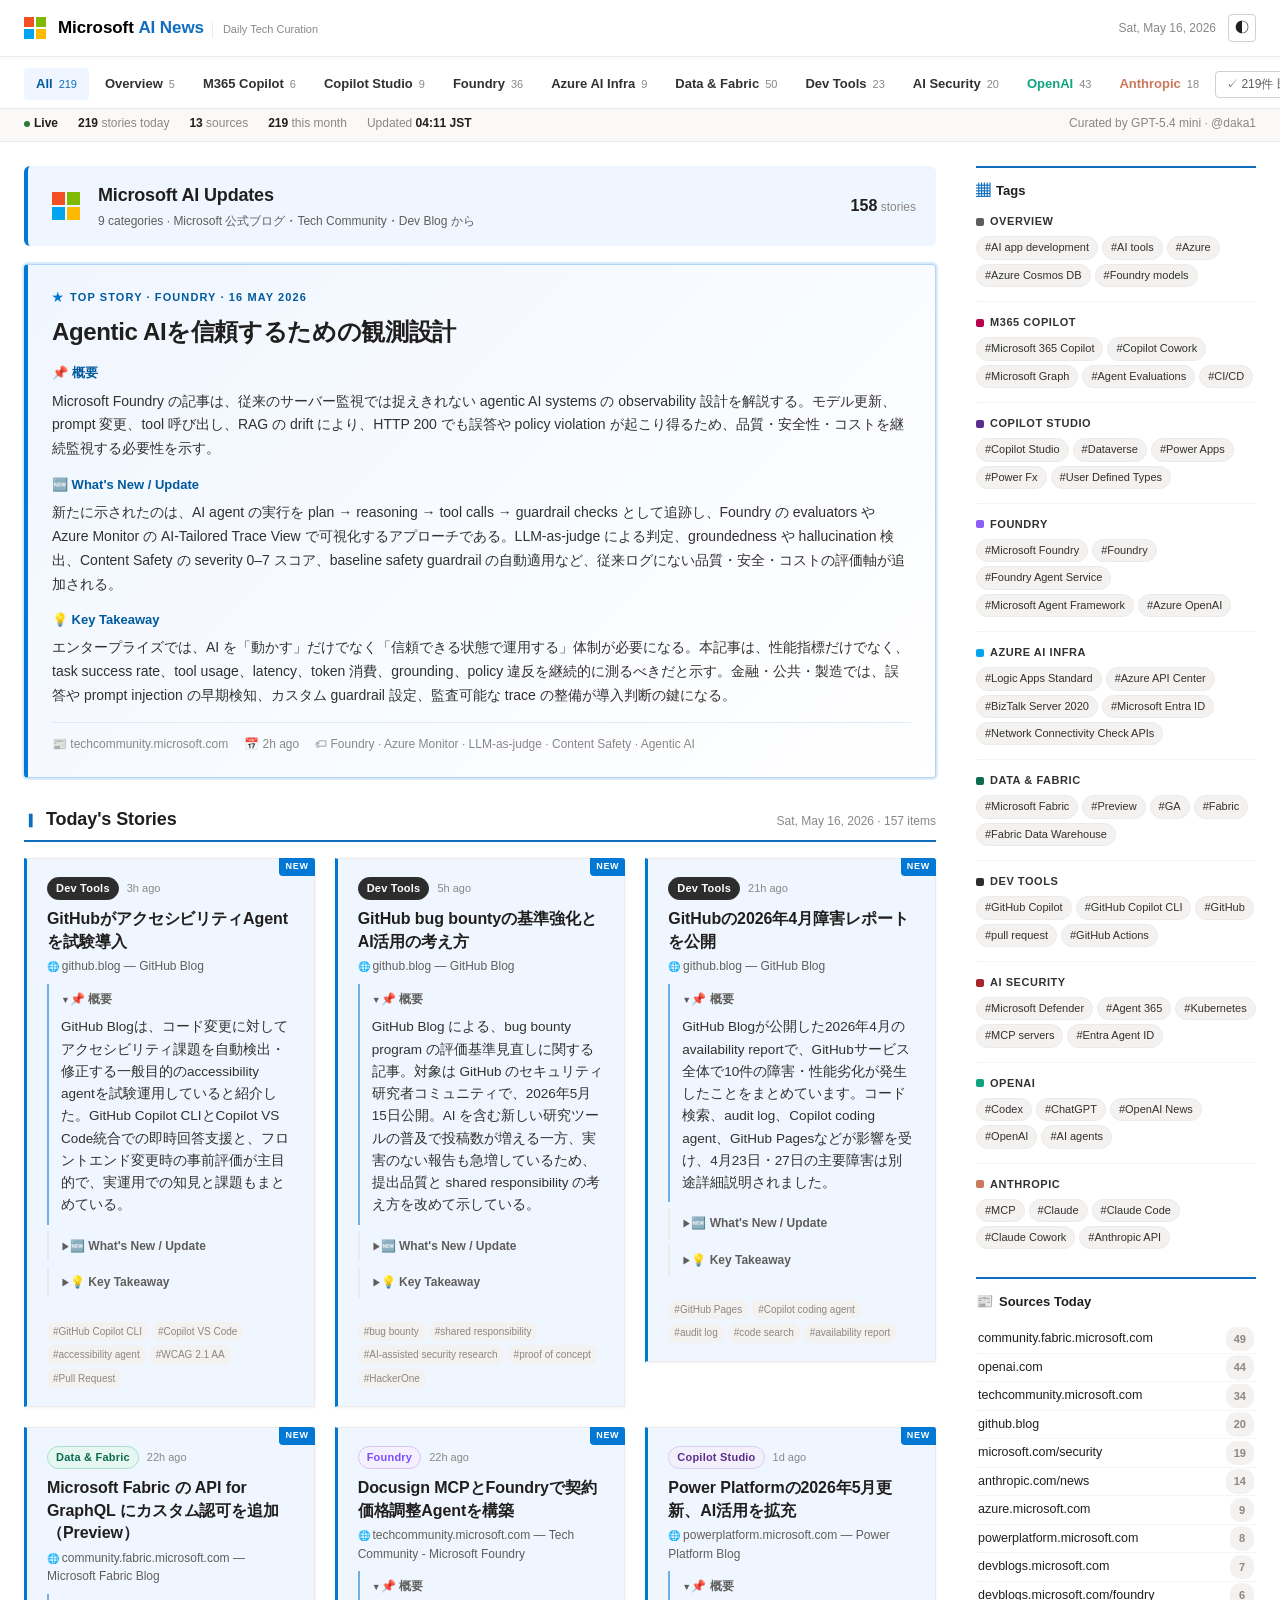
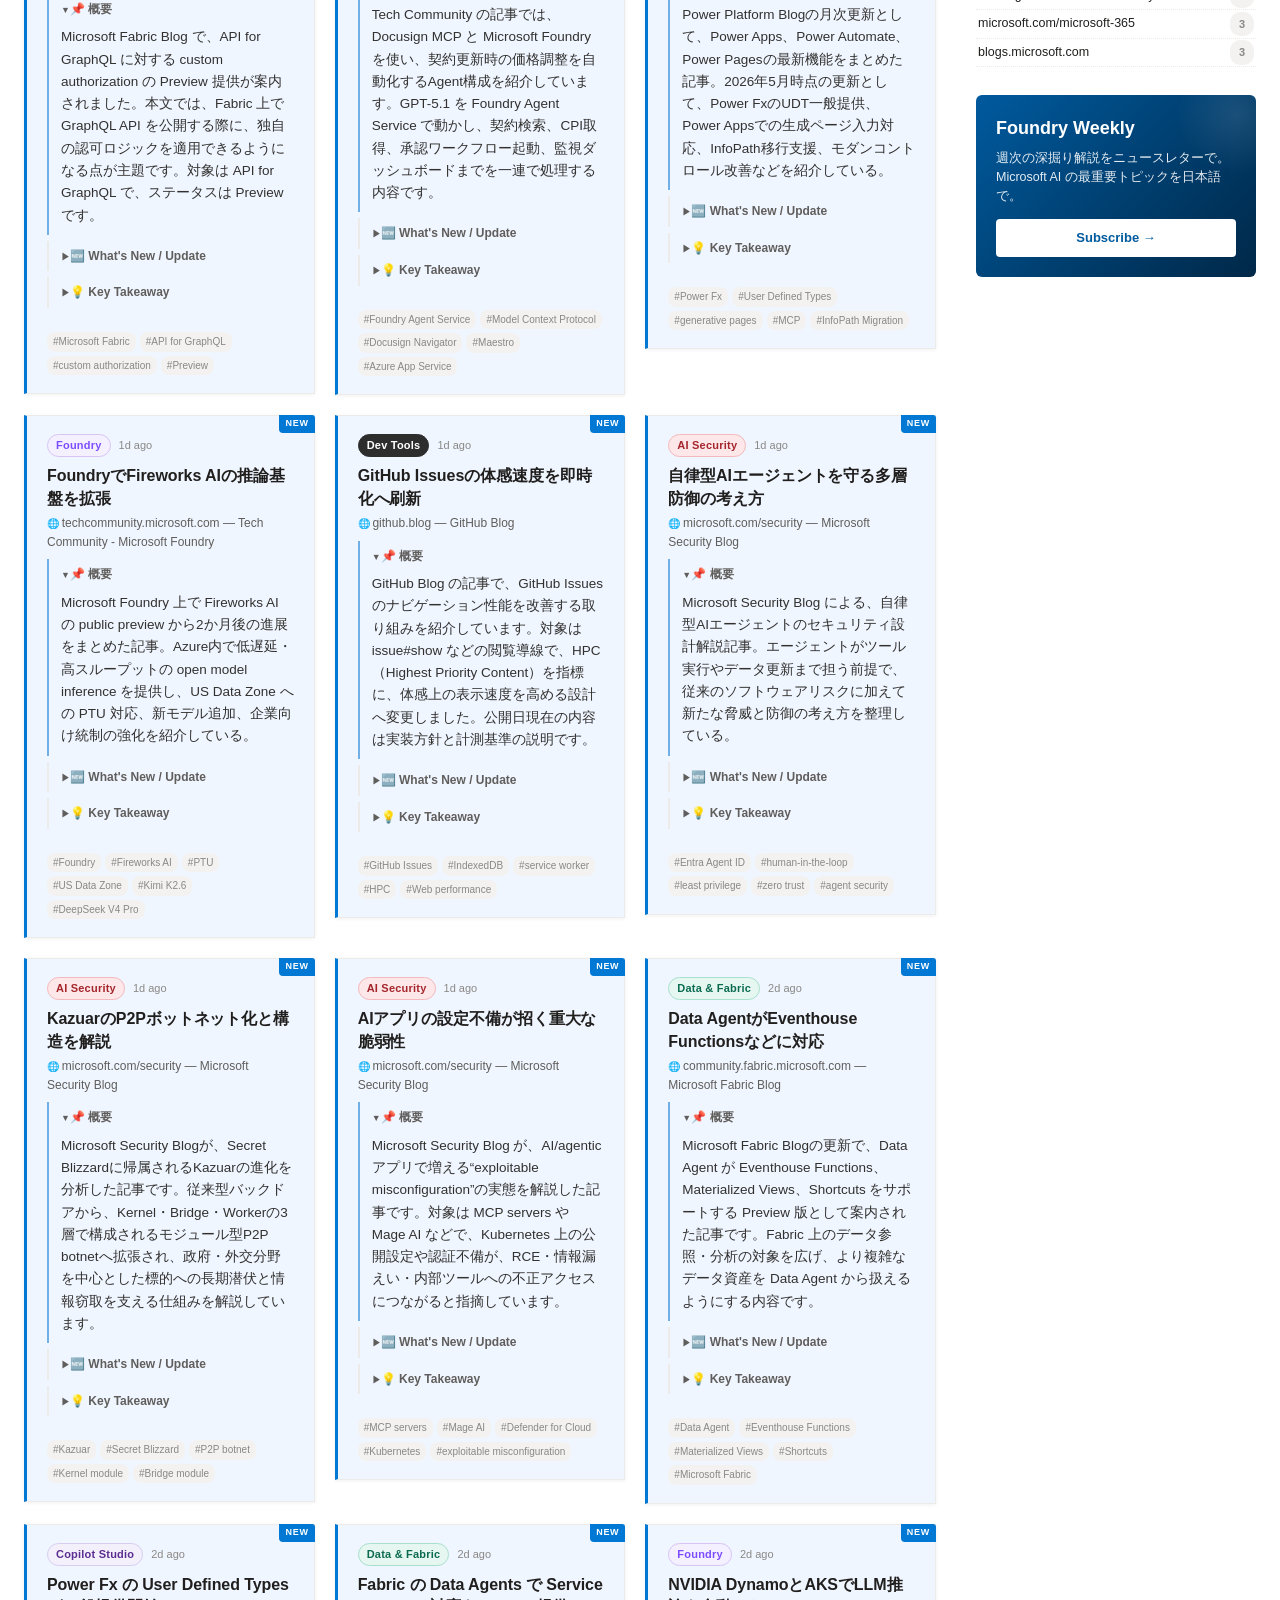
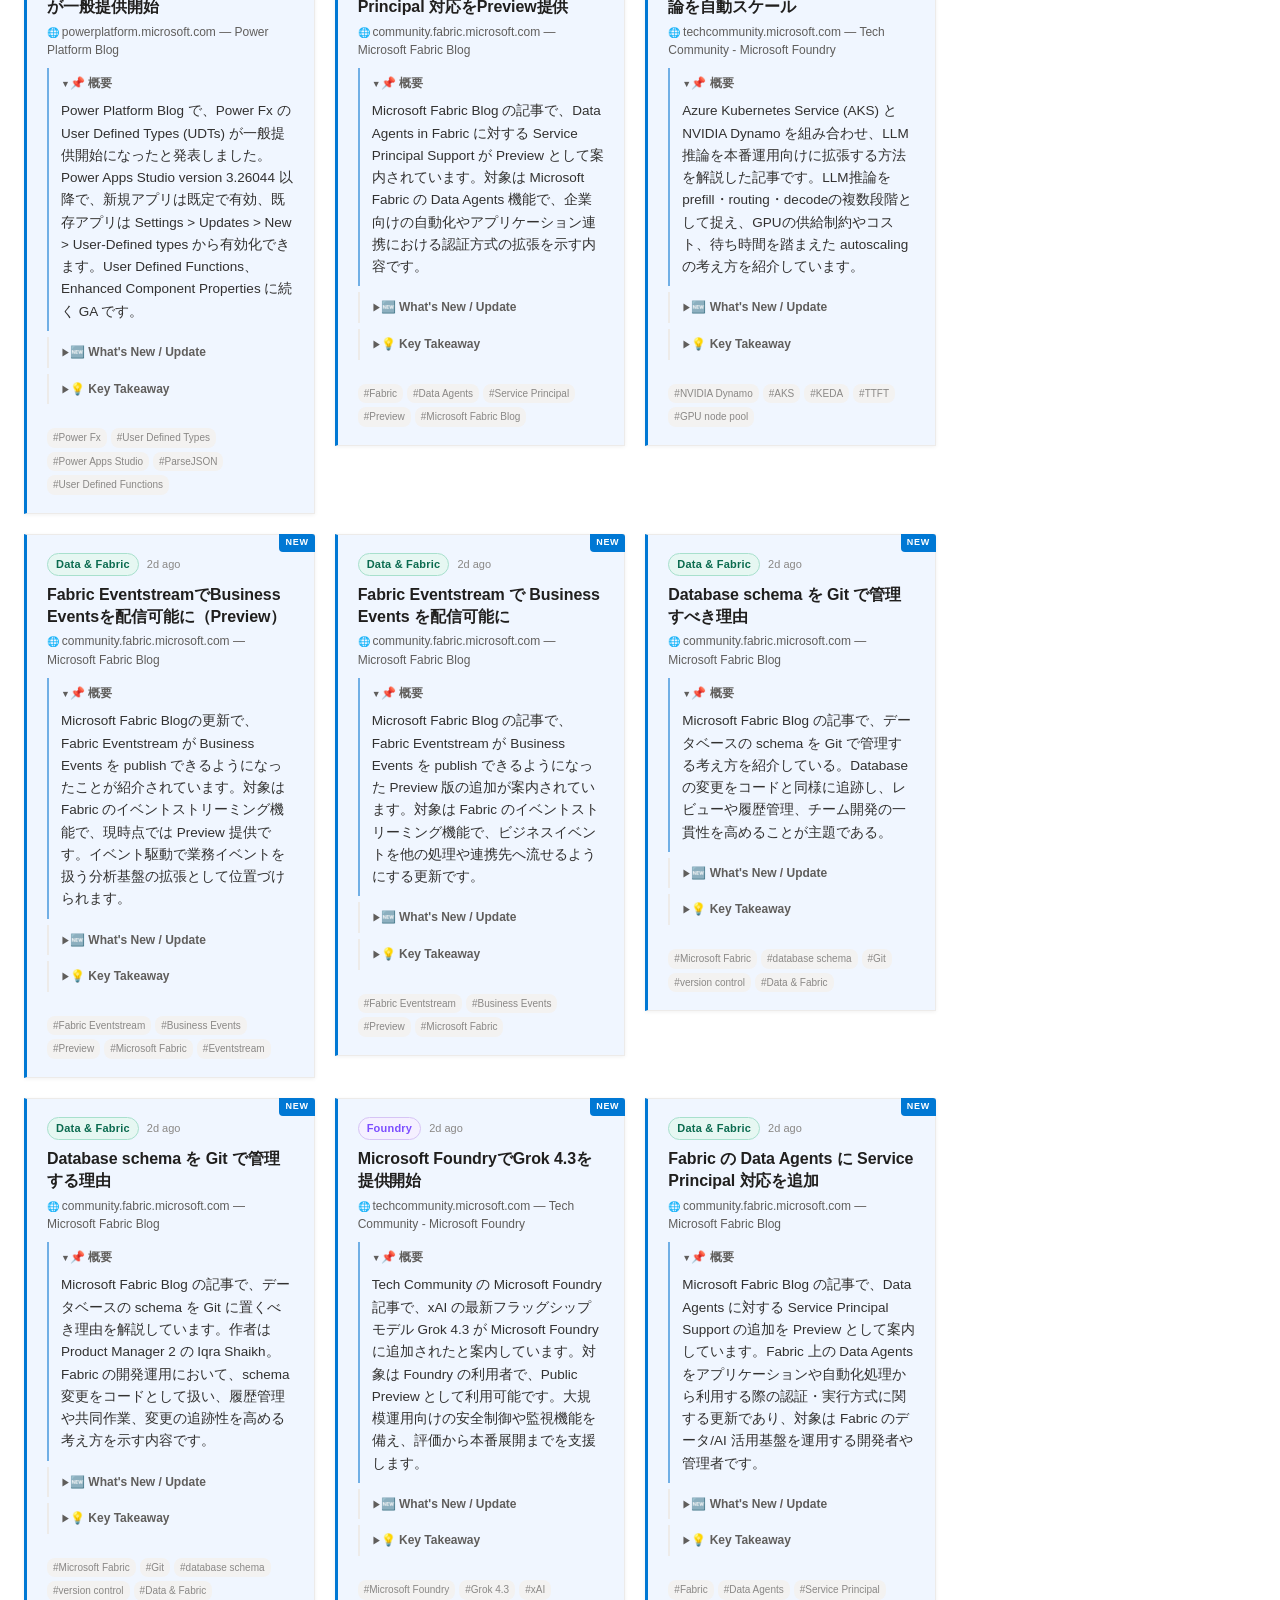
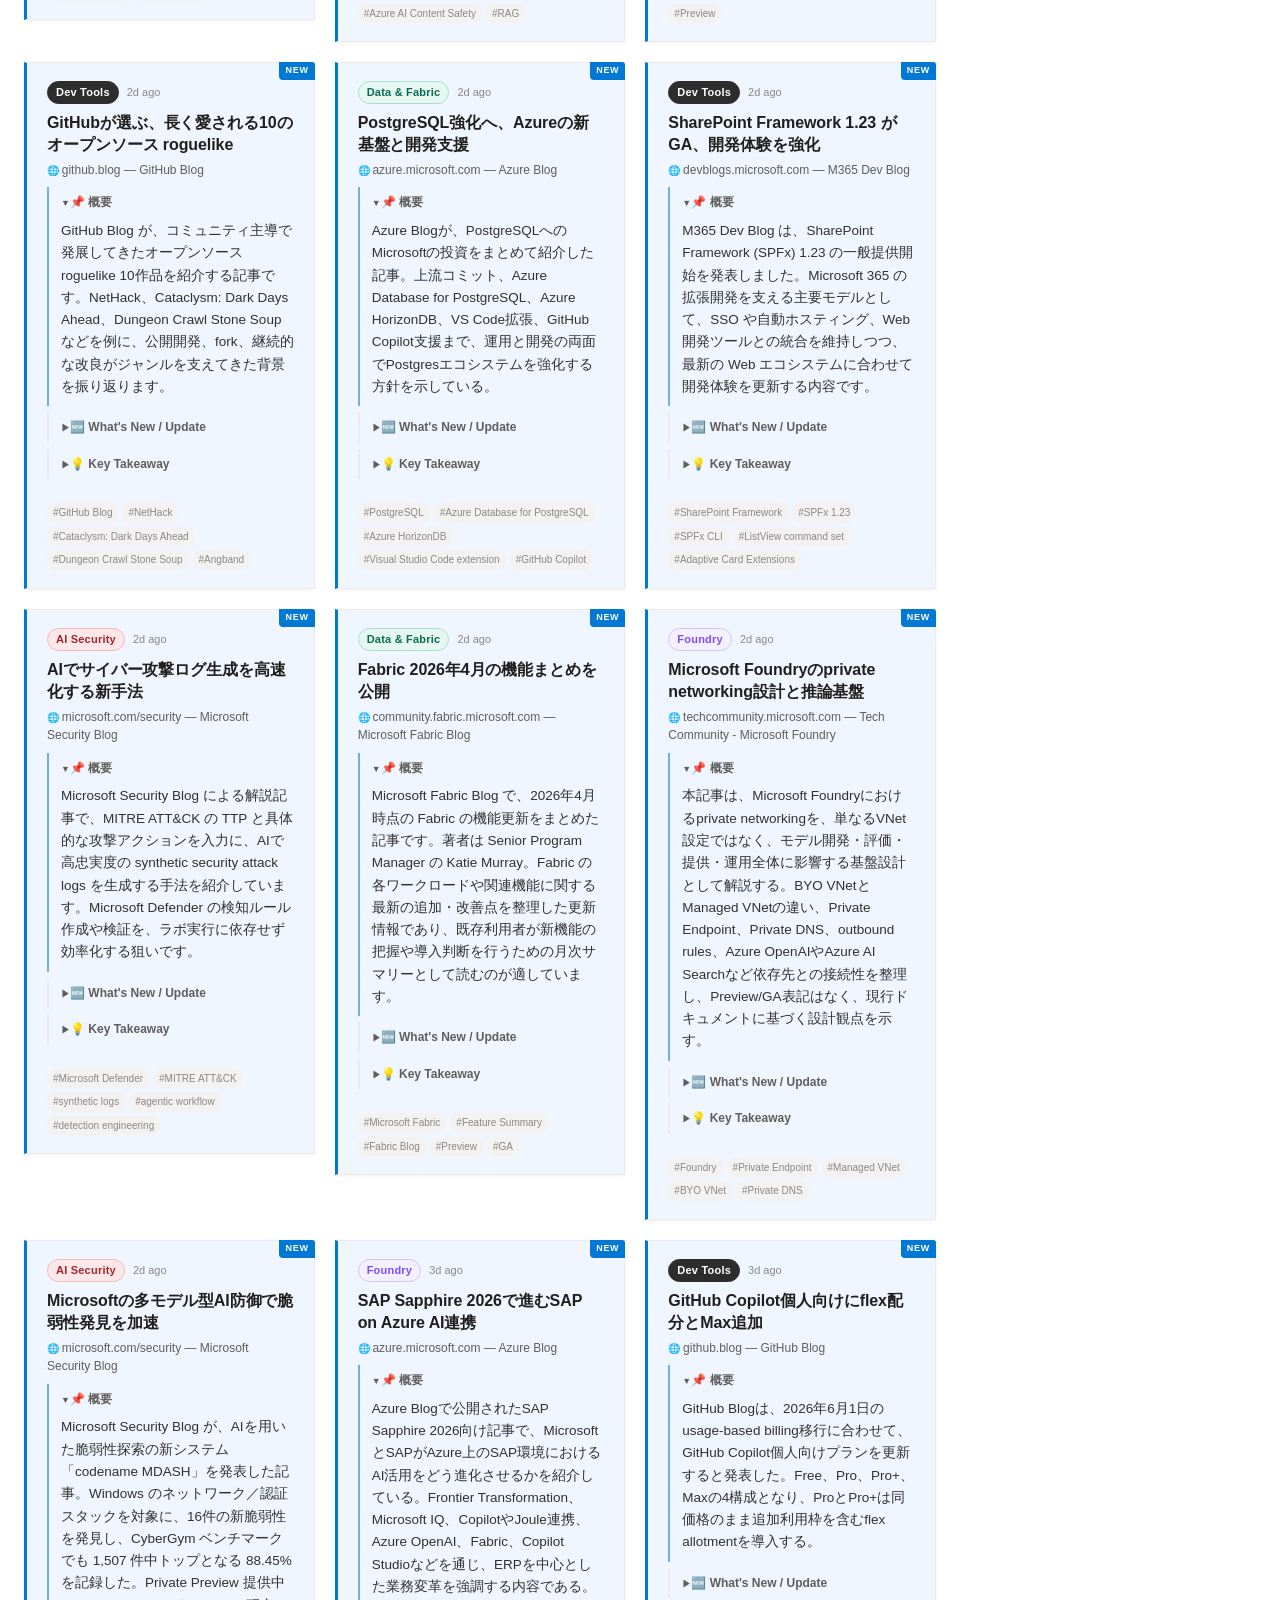
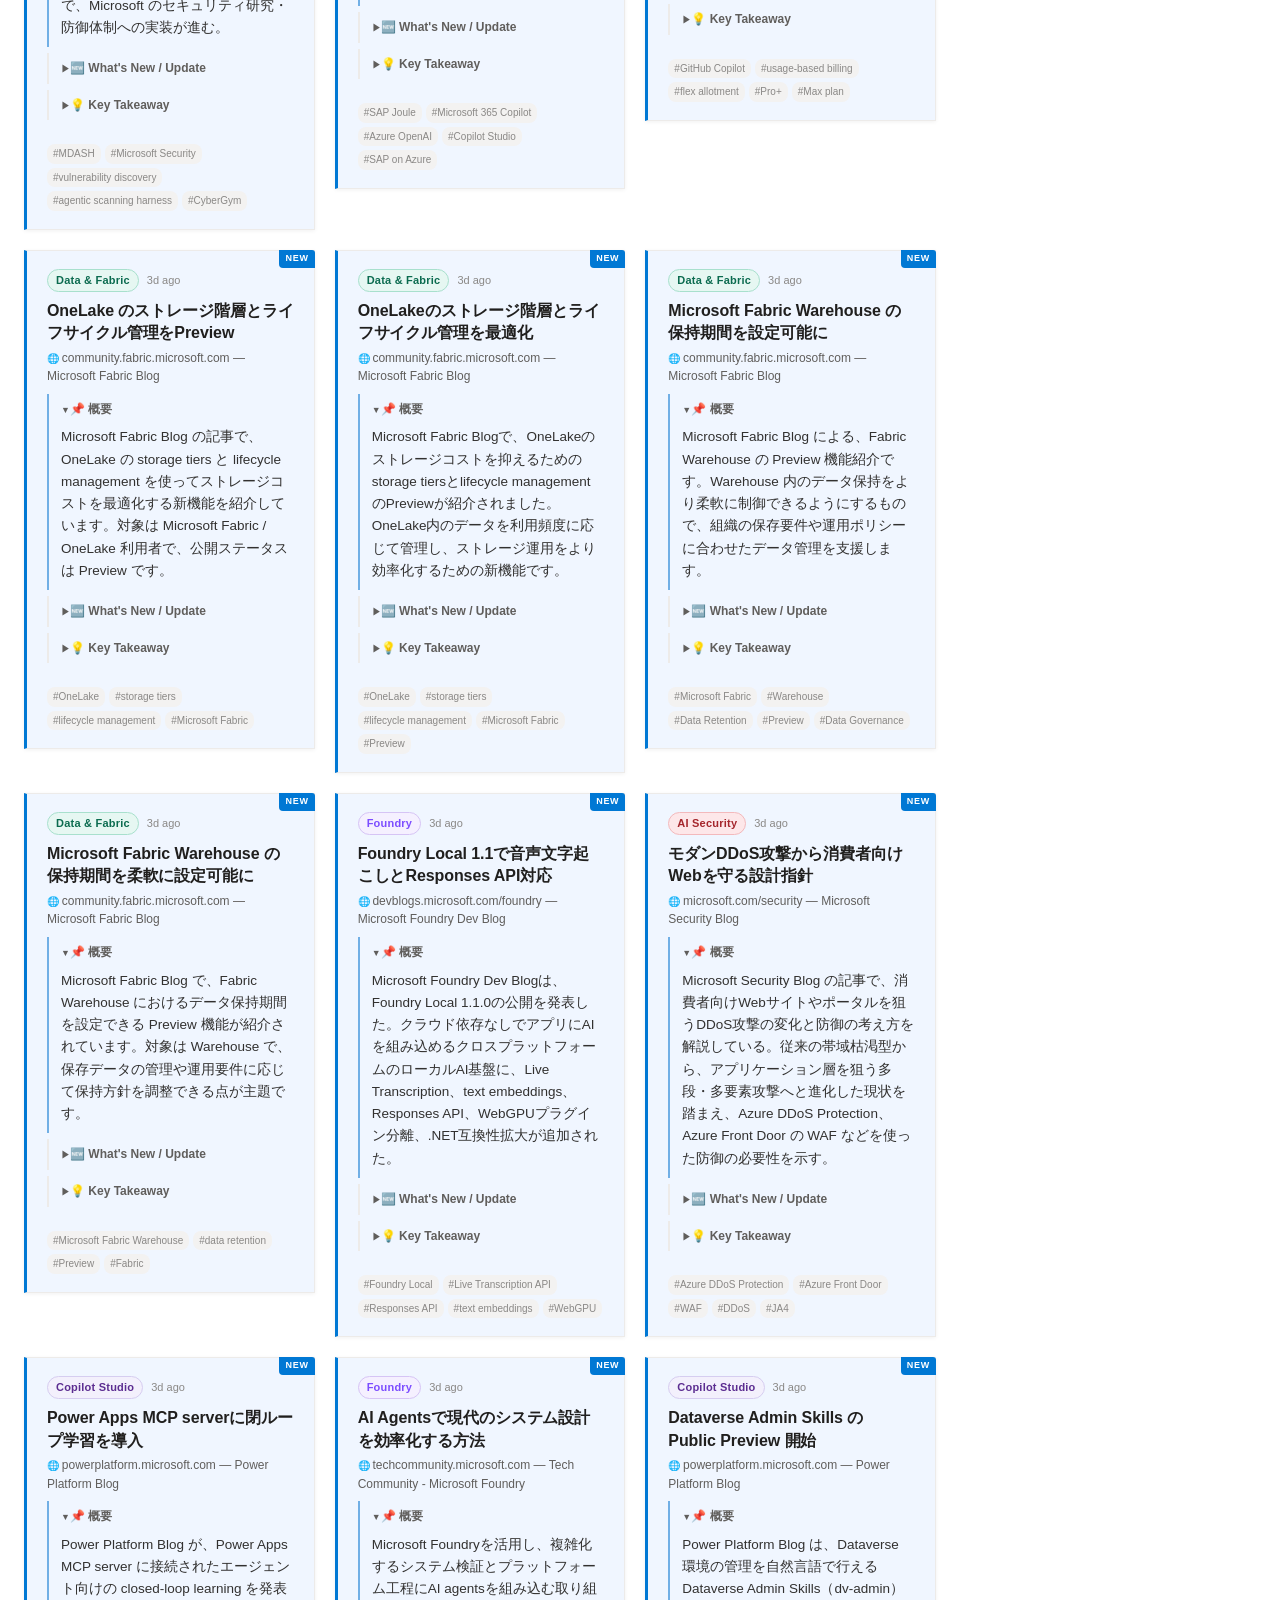
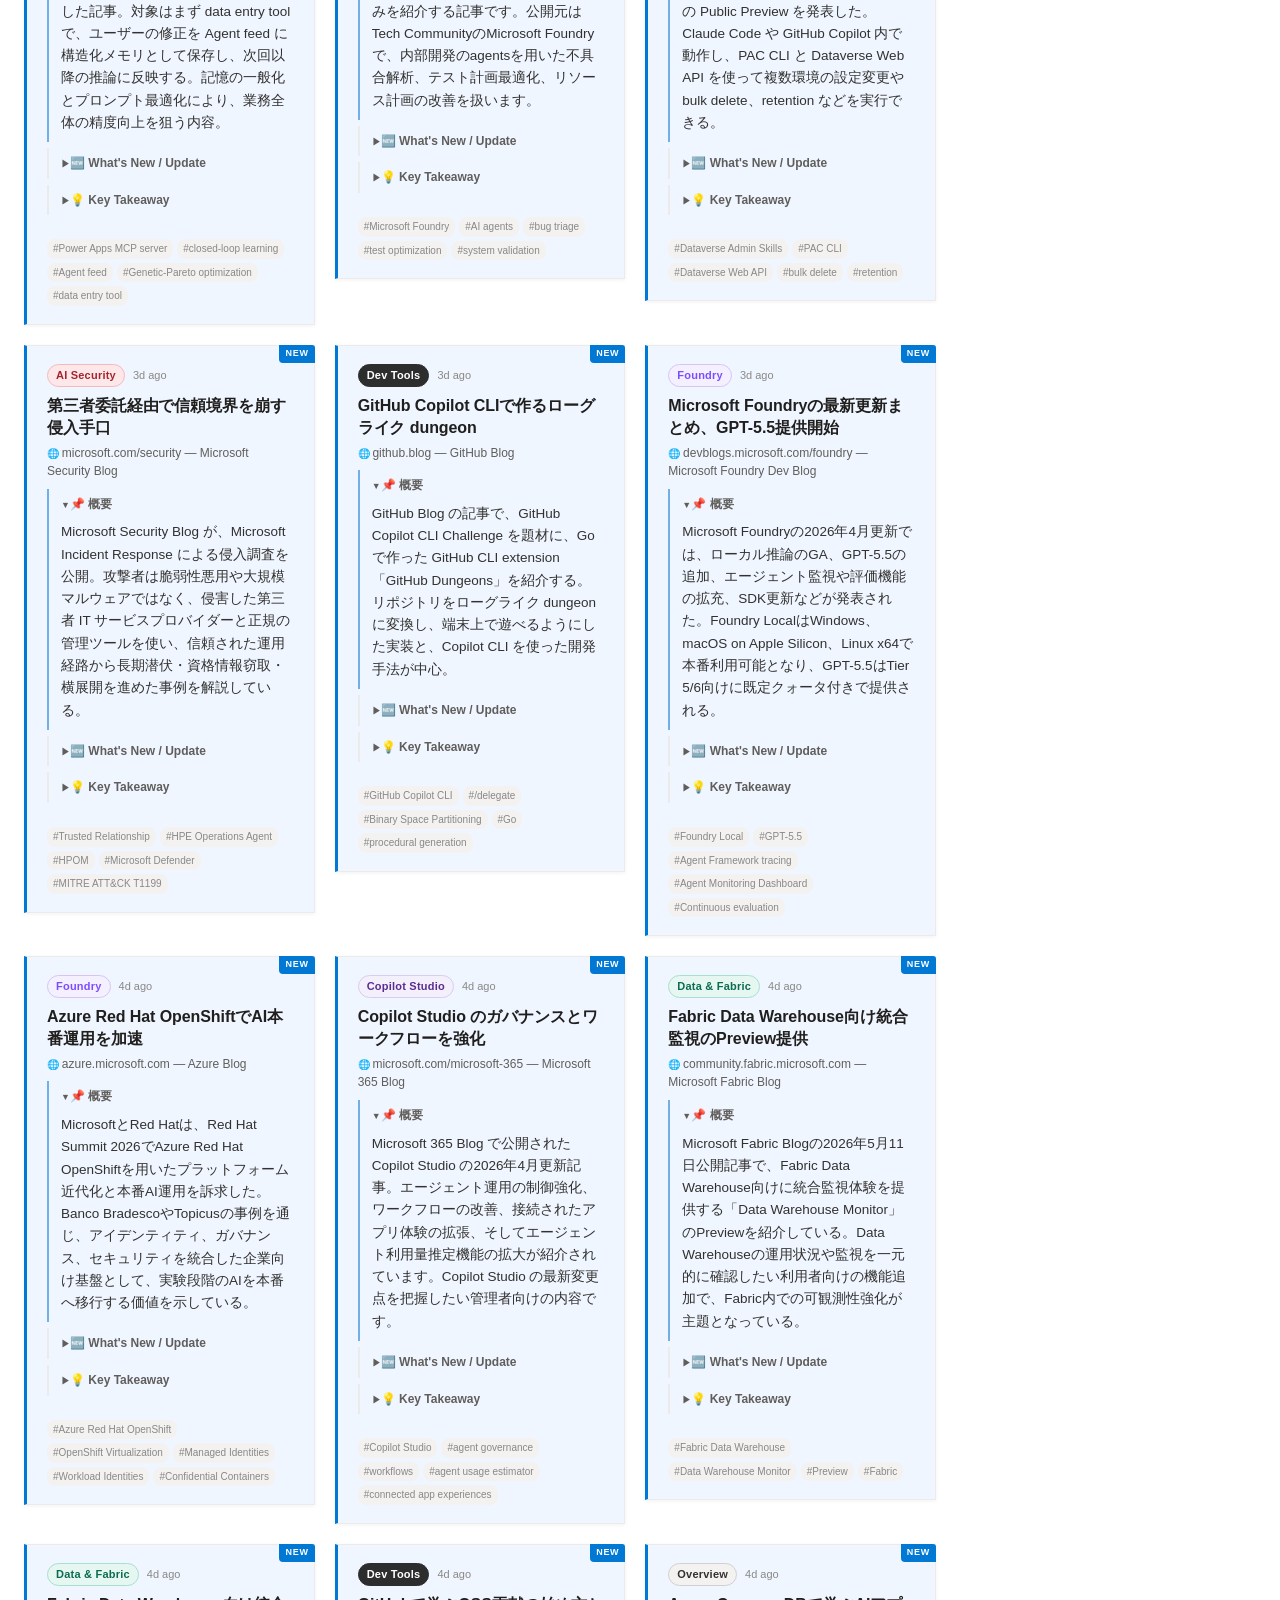
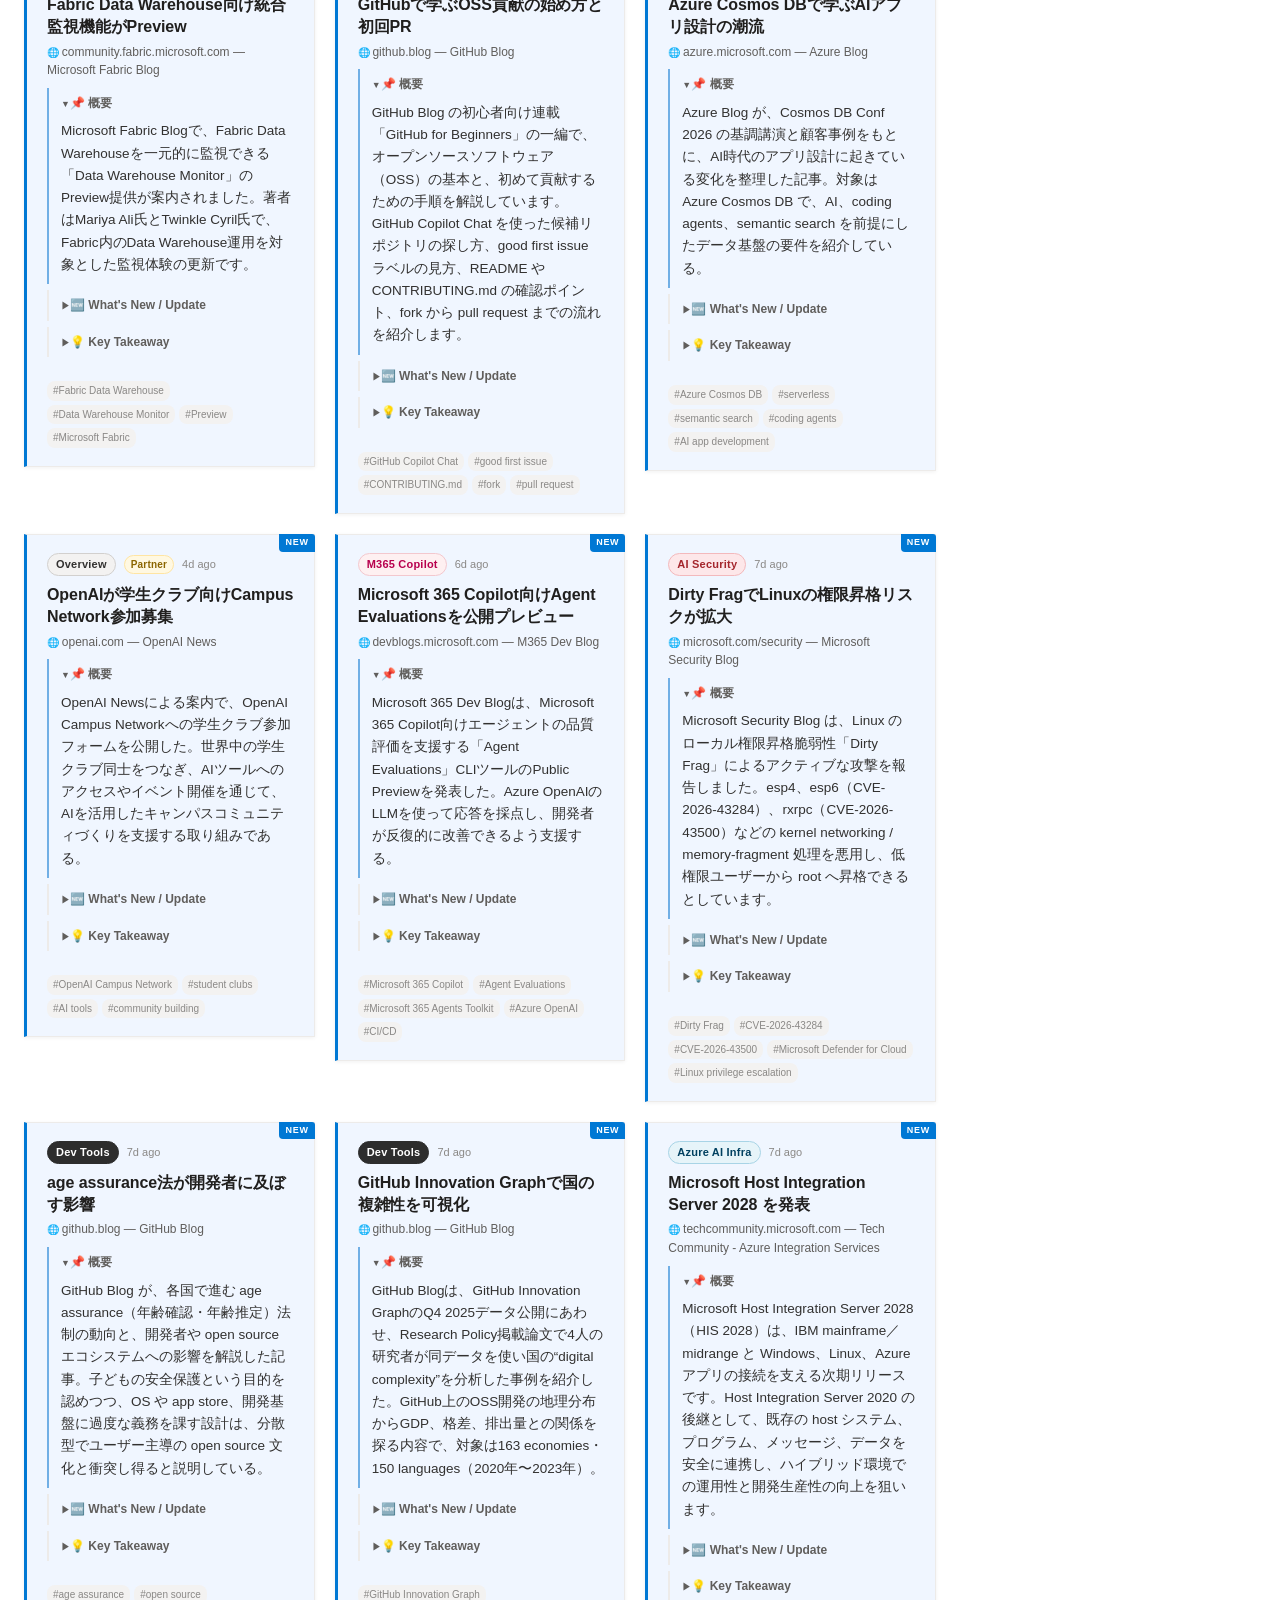
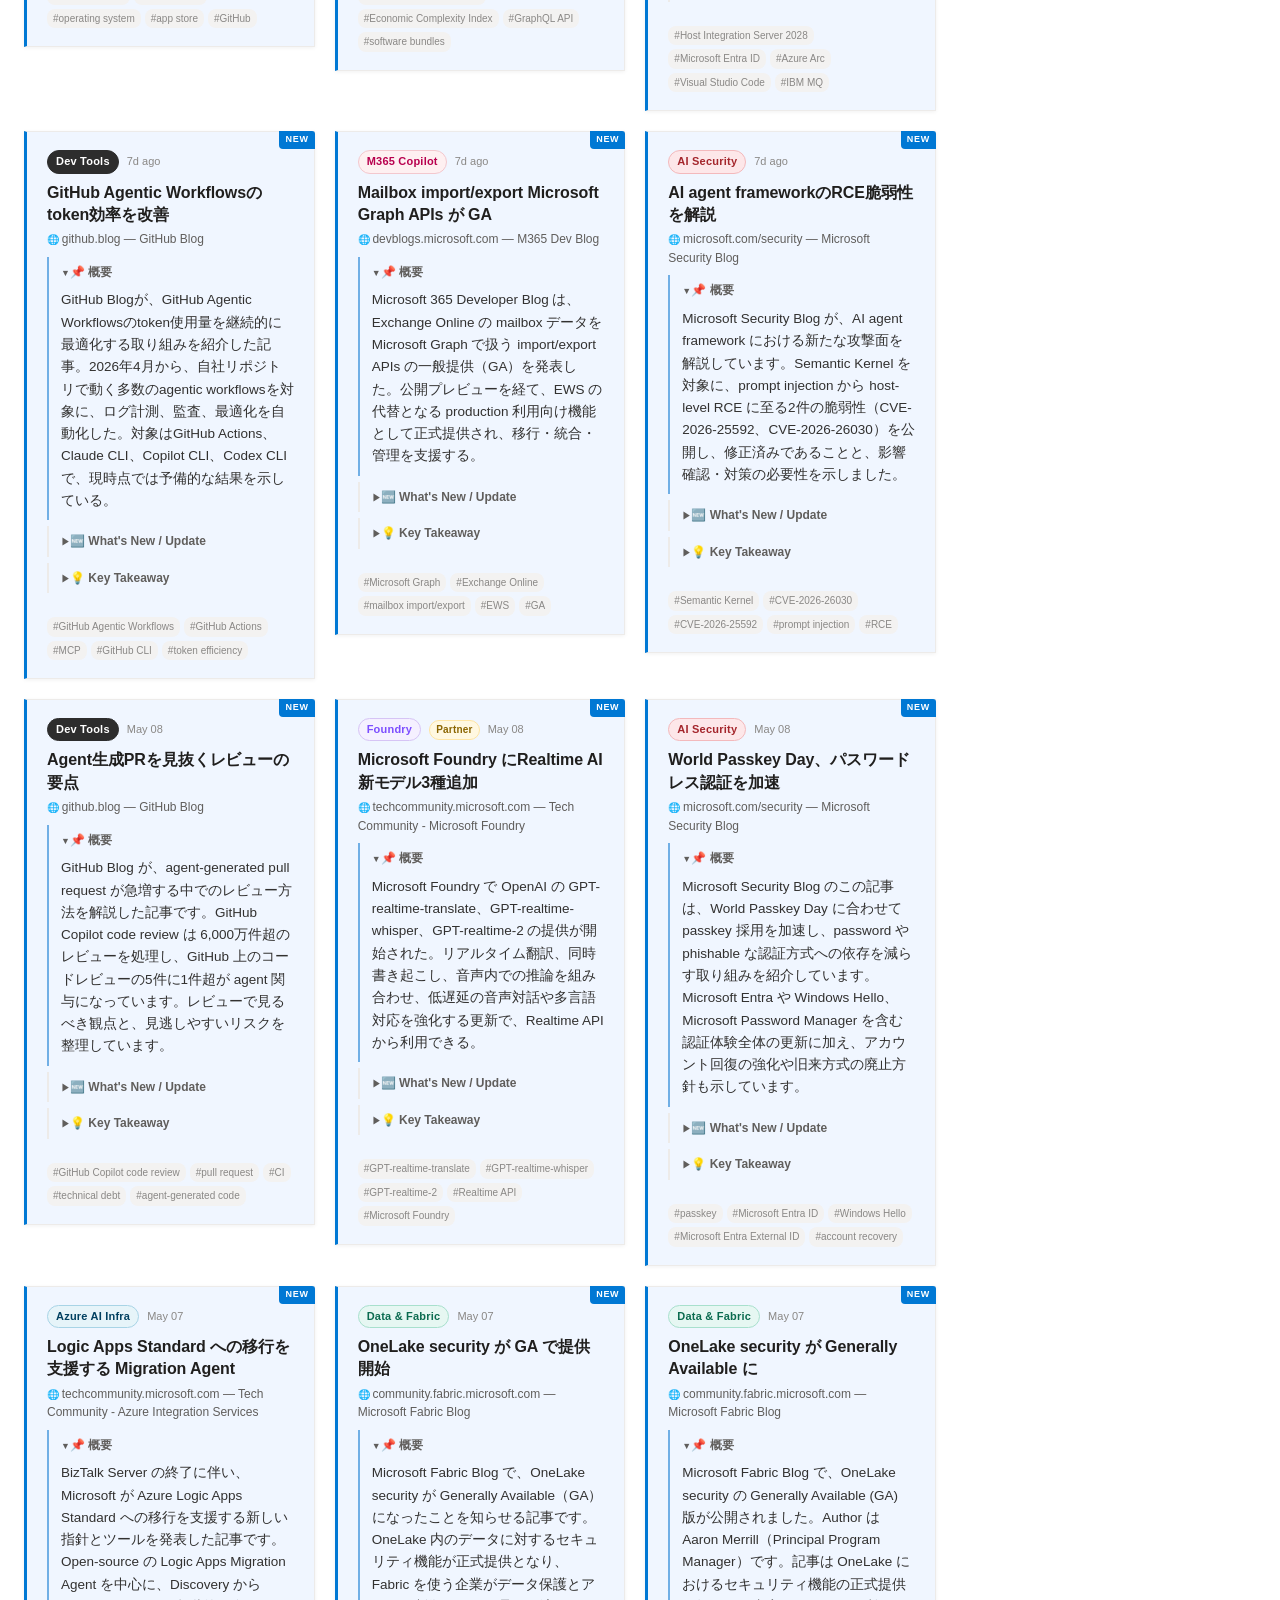
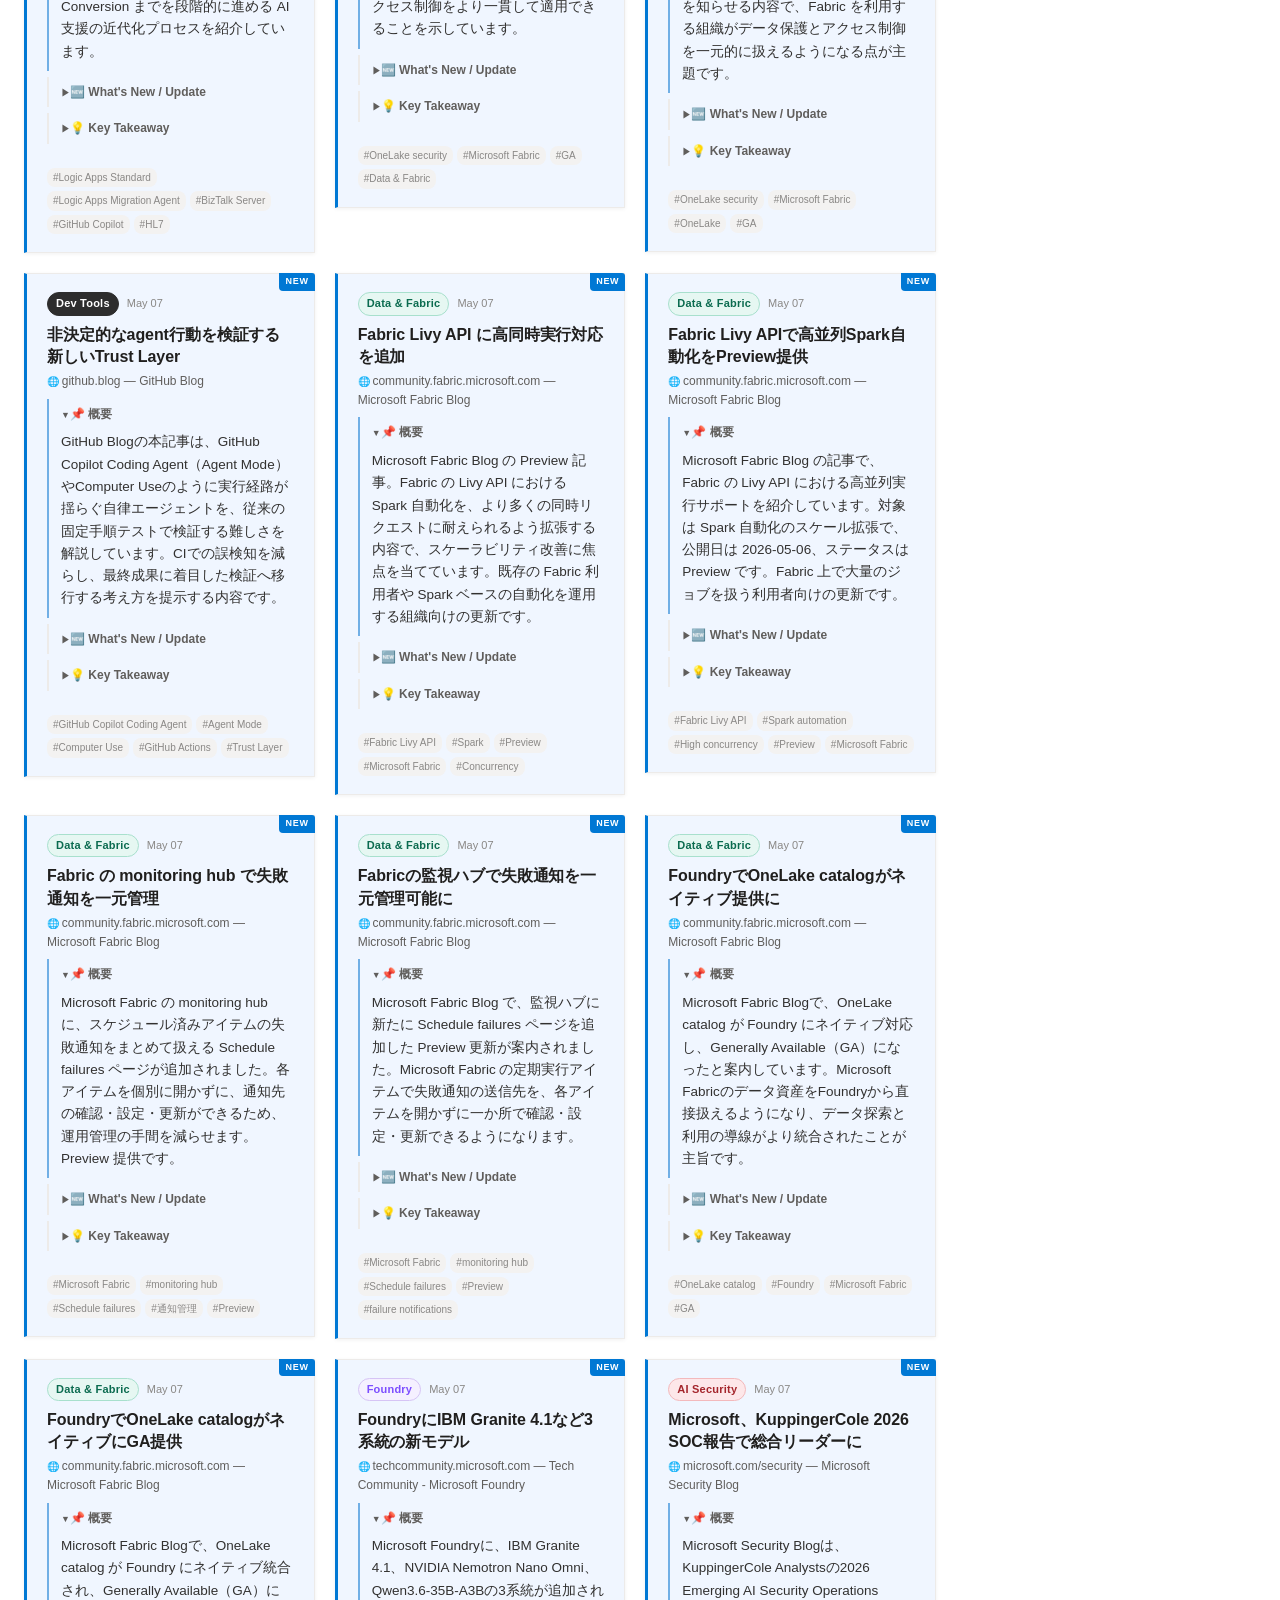
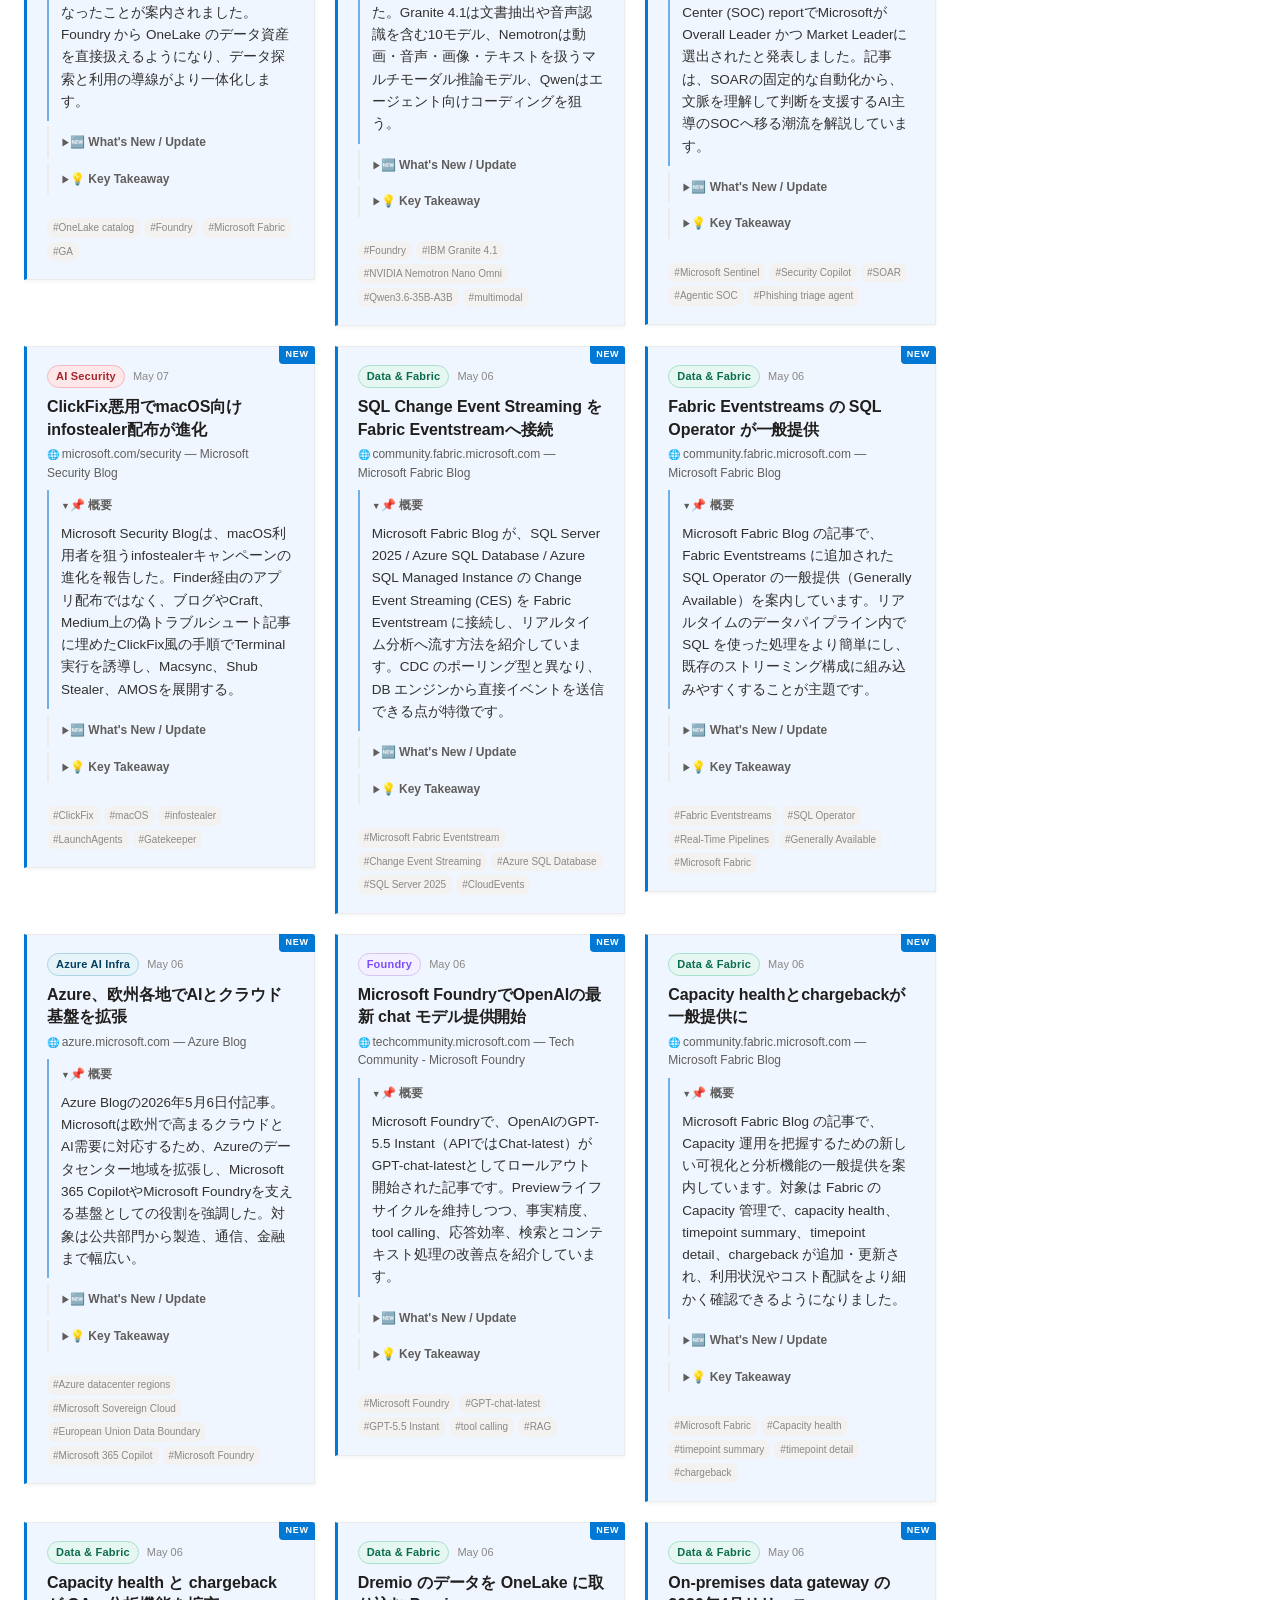
==== commit e8a1b666: "🤖 Daily update 2026-05-15 19:11 UTC" ====
--- a/docs/index.html
+++ b/docs/index.html
@@ -51,7 +51,7 @@
       <span><b>219</b> stories today</span>
       <span><b>13</b> sources</span>
       <span><b>219</b> this month</span>
-      <span>Updated <b>01:31 JST</b></span>
+      <span>Updated <b>04:11 JST</b></span>
     </div>
     <div>Curated by GPT-5.4 mini · @daka1</div>
   </div>
@@ -95,7 +95,7 @@
 
   <div class="featured-meta">
     <span>📰 techcommunity.microsoft.com</span>
-    <span>📅 7m ago</span>
+    <span>📅 2h ago</span>
     <span>🏷 Foundry · Azure Monitor · LLM-as-judge · Content Safety · Agentic AI</span>
   </div>
 </article>
@@ -108,7 +108,7 @@
 <article class="story" data-category="Dev Tools" data-tags="GitHub Copilot CLI|Copilot VS Code|accessibility agent|WCAG 2.1 AA|Pull Request" data-url="https://github.blog/ai-and-ml/github-copilot/building-a-general-purpose-accessibility-agent-and-what-we-learned-in-the-process/">
   <div class="story-meta-top">
     <span class="tag cat-dev">Dev Tools</span>
-    <span class="story-time">31m ago</span>
+    <span class="story-time">3h ago</span>
   </div>
   <h3 class="story-headline">
     <a href="https://github.blog/ai-and-ml/github-copilot/building-a-general-purpose-accessibility-agent-and-what-we-learned-in-the-process/" target="_blank" rel="noopener">GitHubがアクセシビリティAgentを試験導入</a>
@@ -137,7 +137,7 @@
 </article><article class="story" data-category="Dev Tools" data-tags="bug bounty|shared responsibility|AI-assisted security research|proof of concept|HackerOne" data-url="https://github.blog/security/raising-the-bar-quality-shared-responsibility-and-the-future-of-githubs-bug-bounty-program/">
   <div class="story-meta-top">
     <span class="tag cat-dev">Dev Tools</span>
-    <span class="story-time">2h ago</span>
+    <span class="story-time">5h ago</span>
   </div>
   <h3 class="story-headline">
     <a href="https://github.blog/security/raising-the-bar-quality-shared-responsibility-and-the-future-of-githubs-bug-bounty-program/" target="_blank" rel="noopener">GitHub bug bountyの基準強化とAI活用の考え方</a>
@@ -166,7 +166,7 @@
 </article><article class="story" data-category="Dev Tools" data-tags="GitHub Pages|Copilot coding agent|audit log|code search|availability report" data-url="https://github.blog/news-insights/company-news/github-availability-report-april-2026/">
   <div class="story-meta-top">
     <span class="tag cat-dev">Dev Tools</span>
-    <span class="story-time">18h ago</span>
+    <span class="story-time">21h ago</span>
   </div>
   <h3 class="story-headline">
     <a href="https://github.blog/news-insights/company-news/github-availability-report-april-2026/" target="_blank" rel="noopener">GitHubの2026年4月障害レポートを公開</a>
@@ -195,7 +195,7 @@
 </article><article class="story" data-category="Data &amp; Fabric" data-tags="Microsoft Fabric|API for GraphQL|custom authorization|Preview" data-url="https://community.fabric.microsoft.com/t5/Fabric-Updates-Blog/Custom-authorization-for-API-for-GraphQL-in-Microsoft-Fabric/ba-p/5182352">
   <div class="story-meta-top">
     <span class="tag cat-data">Data &amp; Fabric</span>
-    <span class="story-time">19h ago</span>
+    <span class="story-time">22h ago</span>
   </div>
   <h3 class="story-headline">
     <a href="https://community.fabric.microsoft.com/t5/Fabric-Updates-Blog/Custom-authorization-for-API-for-GraphQL-in-Microsoft-Fabric/ba-p/5182352" target="_blank" rel="noopener">Microsoft Fabric の API for GraphQL にカスタム認可を追加（Preview）</a>
@@ -224,7 +224,7 @@
 </article><article class="story" data-category="Foundry" data-tags="Foundry Agent Service|Model Context Protocol|Docusign Navigator|Maestro|Azure App Service" data-url="https://techcommunity.microsoft.com/t5/microsoft-foundry-blog/building-an-ai-powered-contract-price-adjustment-agent-with/ba-p/4515997">
   <div class="story-meta-top">
     <span class="tag cat-foundry">Foundry</span>
-    <span class="story-time">20h ago</span>
+    <span class="story-time">22h ago</span>
   </div>
   <h3 class="story-headline">
     <a href="https://techcommunity.microsoft.com/t5/microsoft-foundry-blog/building-an-ai-powered-contract-price-adjustment-agent-with/ba-p/4515997" target="_blank" rel="noopener">Docusign MCPとFoundryで契約価格調整Agentを構築</a>
@@ -253,7 +253,7 @@
 </article><article class="story" data-category="Copilot Studio" data-tags="Power Fx|User Defined Types|generative pages|MCP|InfoPath Migration" data-url="https://www.microsoft.com/en-us/power-platform/blog/2026/05/14/whats-new-in-power-platform-may-2026-feature-update/">
   <div class="story-meta-top">
     <span class="tag cat-studio">Copilot Studio</span>
-    <span class="story-time">22h ago</span>
+    <span class="story-time">1d ago</span>
   </div>
   <h3 class="story-headline">
     <a href="https://www.microsoft.com/en-us/power-platform/blog/2026/05/14/whats-new-in-power-platform-may-2026-feature-update/" target="_blank" rel="noopener">Power Platformの2026年5月更新、AI活用を拡充</a>
@@ -427,7 +427,7 @@
 </article><article class="story" data-category="Data &amp; Fabric" data-tags="Data Agent|Eventhouse Functions|Materialized Views|Shortcuts|Microsoft Fabric" data-url="https://community.fabric.microsoft.com/t5/Fabric-Updates-Blog/Data-Agent-Now-Supports-Eventhouse-Functions-Materialized-Views/ba-p/5181801">
   <div class="story-meta-top">
     <span class="tag cat-data">Data &amp; Fabric</span>
-    <span class="story-time">1d ago</span>
+    <span class="story-time">2d ago</span>
   </div>
   <h3 class="story-headline">
     <a href="https://community.fabric.microsoft.com/t5/Fabric-Updates-Blog/Data-Agent-Now-Supports-Eventhouse-Functions-Materialized-Views/ba-p/5181801" target="_blank" rel="noopener">Data AgentがEventhouse Functionsなどに対応</a>
@@ -456,7 +456,7 @@
 </article><article class="story" data-category="Copilot Studio" data-tags="Power Fx|User Defined Types|Power Apps Studio|ParseJSON|User Defined Functions" data-url="https://www.microsoft.com/en-us/power-platform/blog/power-apps/power-fx-user-defined-types-generally-available/">
   <div class="story-meta-top">
     <span class="tag cat-studio">Copilot Studio</span>
-    <span class="story-time">1d ago</span>
+    <span class="story-time">2d ago</span>
   </div>
   <h3 class="story-headline">
     <a href="https://www.microsoft.com/en-us/power-platform/blog/power-apps/power-fx-user-defined-types-generally-available/" target="_blank" rel="noopener">Power Fx の User Defined Types が一般提供開始</a>
@@ -485,7 +485,7 @@
 </article><article class="story" data-category="Data &amp; Fabric" data-tags="Fabric|Data Agents|Service Principal|Preview|Microsoft Fabric Blog" data-url="https://community.fabric.microsoft.com/t5/Fabric-Updates-Blog/Service-Principal-Support-for-Data-Agents-in-Fabric-Preview/ba-p/5181634">
   <div class="story-meta-top">
     <span class="tag cat-data">Data &amp; Fabric</span>
-    <span class="story-time">1d ago</span>
+    <span class="story-time">2d ago</span>
   </div>
   <h3 class="story-headline">
     <a href="https://community.fabric.microsoft.com/t5/Fabric-Updates-Blog/Service-Principal-Support-for-Data-Agents-in-Fabric-Preview/ba-p/5181634" target="_blank" rel="noopener">Fabric の Data Agents で Service Principal 対応をPreview提供</a>
@@ -514,7 +514,7 @@
 </article><article class="story" data-category="Foundry" data-tags="NVIDIA Dynamo|AKS|KEDA|TTFT|GPU node pool" data-url="https://techcommunity.microsoft.com/t5/microsoft-foundry-blog/nvidia-dynamo-on-aks-autoscaling-llm-inference/ba-p/4499545">
   <div class="story-meta-top">
     <span class="tag cat-foundry">Foundry</span>
-    <span class="story-time">1d ago</span>
+    <span class="story-time">2d ago</span>
   </div>
   <h3 class="story-headline">
     <a href="https://techcommunity.microsoft.com/t5/microsoft-foundry-blog/nvidia-dynamo-on-aks-autoscaling-llm-inference/ba-p/4499545" target="_blank" rel="noopener">NVIDIA DynamoとAKSでLLM推論を自動スケール</a>
@@ -543,7 +543,7 @@
 </article><article class="story" data-category="Data &amp; Fabric" data-tags="Fabric Eventstream|Business Events|Preview|Microsoft Fabric|Eventstream" data-url="https://community.fabric.microsoft.com/t5/Fabric-Updates-Blogs/Fabric-Eventstream-can-now-publish-Business-Events-Preview/ba-p/5180050">
   <div class="story-meta-top">
     <span class="tag cat-data">Data &amp; Fabric</span>
-    <span class="story-time">1d ago</span>
+    <span class="story-time">2d ago</span>
   </div>
   <h3 class="story-headline">
     <a href="https://community.fabric.microsoft.com/t5/Fabric-Updates-Blogs/Fabric-Eventstream-can-now-publish-Business-Events-Preview/ba-p/5180050" target="_blank" rel="noopener">Fabric EventstreamでBusiness Eventsを配信可能に（Preview）</a>
@@ -572,7 +572,7 @@
 </article><article class="story" data-category="Data &amp; Fabric" data-tags="Fabric Eventstream|Business Events|Preview|Microsoft Fabric" data-url="https://community.fabric.microsoft.com/t5/Fabric-Updates-Blog/Fabric-Eventstream-can-now-publish-Business-Events-Preview/ba-p/5180050">
   <div class="story-meta-top">
     <span class="tag cat-data">Data &amp; Fabric</span>
-    <span class="story-time">1d ago</span>
+    <span class="story-time">2d ago</span>
   </div>
   <h3 class="story-headline">
     <a href="https://community.fabric.microsoft.com/t5/Fabric-Updates-Blog/Fabric-Eventstream-can-now-publish-Business-Events-Preview/ba-p/5180050" target="_blank" rel="noopener">Fabric Eventstream で Business Events を配信可能に</a>
@@ -601,7 +601,7 @@
 </article><article class="story" data-category="Data &amp; Fabric" data-tags="Microsoft Fabric|database schema|Git|version control|Data &amp; Fabric" data-url="https://community.fabric.microsoft.com/t5/Fabric-Updates-Blogs/Why-your-database-schema-belongs-in-Git/ba-p/5179521">
   <div class="story-meta-top">
     <span class="tag cat-data">Data &amp; Fabric</span>
-    <span class="story-time">1d ago</span>
+    <span class="story-time">2d ago</span>
   </div>
   <h3 class="story-headline">
     <a href="https://community.fabric.microsoft.com/t5/Fabric-Updates-Blogs/Why-your-database-schema-belongs-in-Git/ba-p/5179521" target="_blank" rel="noopener">Database schema を Git で管理すべき理由</a>
@@ -630,7 +630,7 @@
 </article><article class="story" data-category="Data &amp; Fabric" data-tags="Microsoft Fabric|Git|database schema|version control|Data &amp; Fabric" data-url="https://community.fabric.microsoft.com/t5/Fabric-Updates-Blog/Why-your-database-schema-belongs-in-Git/ba-p/5179521">
   <div class="story-meta-top">
     <span class="tag cat-data">Data &amp; Fabric</span>
-    <span class="story-time">1d ago</span>
+    <span class="story-time">2d ago</span>
   </div>
   <h3 class="story-headline">
     <a href="https://community.fabric.microsoft.com/t5/Fabric-Updates-Blog/Why-your-database-schema-belongs-in-Git/ba-p/5179521" target="_blank" rel="noopener">Database schema を Git で管理する理由</a>
@@ -920,7 +920,7 @@
 </article><article class="story" data-category="Foundry" data-tags="SAP Joule|Microsoft 365 Copilot|Azure OpenAI|Copilot Studio|SAP on Azure" data-url="https://azure.microsoft.com/en-us/blog/advancing-enterprise-ai-new-sap-on-azure-announcements-from-sap-sapphire-2026/">
   <div class="story-meta-top">
     <span class="tag cat-foundry">Foundry</span>
-    <span class="story-time">2d ago</span>
+    <span class="story-time">3d ago</span>
   </div>
   <h3 class="story-headline">
     <a href="https://azure.microsoft.com/en-us/blog/advancing-enterprise-ai-new-sap-on-azure-announcements-from-sap-sapphire-2026/" target="_blank" rel="noopener">SAP Sapphire 2026で進むSAP on Azure AI連携</a>
@@ -949,7 +949,7 @@
 </article><article class="story" data-category="Dev Tools" data-tags="GitHub Copilot|usage-based billing|flex allotment|Pro+|Max plan" data-url="https://github.blog/news-insights/company-news/github-copilot-individual-plans-introducing-flex-allotments-in-pro-and-pro-and-a-new-max-plan/">
   <div class="story-meta-top">
     <span class="tag cat-dev">Dev Tools</span>
-    <span class="story-time">2d ago</span>
+    <span class="story-time">3d ago</span>
   </div>
   <h3 class="story-headline">
     <a href="https://github.blog/news-insights/company-news/github-copilot-individual-plans-introducing-flex-allotments-in-pro-and-pro-and-a-new-max-plan/" target="_blank" rel="noopener">GitHub Copilot個人向けにflex配分とMax追加</a>
@@ -978,7 +978,7 @@
 </article><article class="story" data-category="Data &amp; Fabric" data-tags="OneLake|storage tiers|lifecycle management|Microsoft Fabric" data-url="https://community.fabric.microsoft.com/t5/Fabric-Updates-Blogs/Optimize-your-storage-costs-with-OneLake-storage-tiers-and/ba-p/5179295">
   <div class="story-meta-top">
     <span class="tag cat-data">Data &amp; Fabric</span>
-    <span class="story-time">2d ago</span>
+    <span class="story-time">3d ago</span>
   </div>
   <h3 class="story-headline">
     <a href="https://community.fabric.microsoft.com/t5/Fabric-Updates-Blogs/Optimize-your-storage-costs-with-OneLake-storage-tiers-and/ba-p/5179295" target="_blank" rel="noopener">OneLake のストレージ階層とライフサイクル管理をPreview</a>
@@ -1007,7 +1007,7 @@
 </article><article class="story" data-category="Data &amp; Fabric" data-tags="OneLake|storage tiers|lifecycle management|Microsoft Fabric|Preview" data-url="https://community.fabric.microsoft.com/t5/Fabric-Updates-Blog/Optimize-your-storage-costs-with-OneLake-storage-tiers-and/ba-p/5179295">
   <div class="story-meta-top">
     <span class="tag cat-data">Data &amp; Fabric</span>
-    <span class="story-time">2d ago</span>
+    <span class="story-time">3d ago</span>
   </div>
   <h3 class="story-headline">
     <a href="https://community.fabric.microsoft.com/t5/Fabric-Updates-Blog/Optimize-your-storage-costs-with-OneLake-storage-tiers-and/ba-p/5179295" target="_blank" rel="noopener">OneLakeのストレージ階層とライフサイクル管理を最適化</a>
@@ -1036,7 +1036,7 @@
 </article><article class="story" data-category="Data &amp; Fabric" data-tags="Microsoft Fabric|Warehouse|Data Retention|Preview|Data Governance" data-url="https://community.fabric.microsoft.com/t5/Fabric-Updates-Blogs/Configurable-Data-Retention-in-Microsoft-Fabric-Warehouse/ba-p/5181211">
   <div class="story-meta-top">
     <span class="tag cat-data">Data &amp; Fabric</span>
-    <span class="story-time">2d ago</span>
+    <span class="story-time">3d ago</span>
   </div>
   <h3 class="story-headline">
     <a href="https://community.fabric.microsoft.com/t5/Fabric-Updates-Blogs/Configurable-Data-Retention-in-Microsoft-Fabric-Warehouse/ba-p/5181211" target="_blank" rel="noopener">Microsoft Fabric Warehouse の保持期間を設定可能に</a>
@@ -1065,7 +1065,7 @@
 </article><article class="story" data-category="Data &amp; Fabric" data-tags="Microsoft Fabric Warehouse|data retention|Preview|Fabric" data-url="https://community.fabric.microsoft.com/t5/Fabric-Updates-Blog/Configurable-Data-Retention-in-Microsoft-Fabric-Warehouse/ba-p/5181211">
   <div class="story-meta-top">
     <span class="tag cat-data">Data &amp; Fabric</span>
-    <span class="story-time">2d ago</span>
+    <span class="story-time">3d ago</span>
   </div>
   <h3 class="story-headline">
     <a href="https://community.fabric.microsoft.com/t5/Fabric-Updates-Blog/Configurable-Data-Retention-in-Microsoft-Fabric-Warehouse/ba-p/5181211" target="_blank" rel="noopener">Microsoft Fabric Warehouse の保持期間を柔軟に設定可能に</a>
@@ -1094,7 +1094,7 @@
 </article><article class="story" data-category="Foundry" data-tags="Foundry Local|Live Transcription API|Responses API|text embeddings|WebGPU" data-url="https://devblogs.microsoft.com/foundry/foundry-local-v1-1/">
   <div class="story-meta-top">
     <span class="tag cat-foundry">Foundry</span>
-    <span class="story-time">2d ago</span>
+    <span class="story-time">3d ago</span>
   </div>
   <h3 class="story-headline">
     <a href="https://devblogs.microsoft.com/foundry/foundry-local-v1-1/" target="_blank" rel="noopener">Foundry Local 1.1で音声文字起こしとResponses API対応</a>
@@ -1326,7 +1326,7 @@
 </article><article class="story" data-category="Foundry" data-tags="Azure Red Hat OpenShift|OpenShift Virtualization|Managed Identities|Workload Identities|Confidential Containers" data-url="https://azure.microsoft.com/en-us/blog/red-hat-summit-2026-platform-modernization-and-ai-on-azure-microsoft-red-hat-openshift/">
   <div class="story-meta-top">
     <span class="tag cat-foundry">Foundry</span>
-    <span class="story-time">3d ago</span>
+    <span class="story-time">4d ago</span>
   </div>
   <h3 class="story-headline">
     <a href="https://azure.microsoft.com/en-us/blog/red-hat-summit-2026-platform-modernization-and-ai-on-azure-microsoft-red-hat-openshift/" target="_blank" rel="noopener">Azure Red Hat OpenShiftでAI本番運用を加速</a>
@@ -1355,7 +1355,7 @@
 </article><article class="story" data-category="Copilot Studio" data-tags="Copilot Studio|agent governance|workflows|agent usage estimator|connected app experiences" data-url="https://www.microsoft.com/en-us/microsoft-copilot/blog/copilot-studio/new-and-improved-agent-governance-intelligent-workflows-and-connected-app-experiences/">
   <div class="story-meta-top">
     <span class="tag cat-studio">Copilot Studio</span>
-    <span class="story-time">3d ago</span>
+    <span class="story-time">4d ago</span>
   </div>
   <h3 class="story-headline">
     <a href="https://www.microsoft.com/en-us/microsoft-copilot/blog/copilot-studio/new-and-improved-agent-governance-intelligent-workflows-and-connected-app-experiences/" target="_blank" rel="noopener">Copilot Studio のガバナンスとワークフローを強化</a>
@@ -1559,7 +1559,7 @@
 </article><article class="story" data-category="AI Security" data-tags="Dirty Frag|CVE-2026-43284|CVE-2026-43500|Microsoft Defender for Cloud|Linux privilege escalation" data-url="https://www.microsoft.com/en-us/security/blog/2026/05/08/active-attack-dirty-frag-linux-vulnerability-expands-post-compromise-risk/">
   <div class="story-meta-top">
     <span class="tag cat-security">AI Security</span>
-    <span class="story-time">6d ago</span>
+    <span class="story-time">7d ago</span>
   </div>
   <h3 class="story-headline">
     <a href="https://www.microsoft.com/en-us/security/blog/2026/05/08/active-attack-dirty-frag-linux-vulnerability-expands-post-compromise-risk/" target="_blank" rel="noopener">Dirty FragでLinuxの権限昇格リスクが拡大</a>
@@ -1762,7 +1762,7 @@
 </article><article class="story" data-category="Dev Tools" data-tags="GitHub Copilot code review|pull request|CI|technical debt|agent-generated code" data-url="https://github.blog/ai-and-ml/generative-ai/agent-pull-requests-are-everywhere-heres-how-to-review-them/">
   <div class="story-meta-top">
     <span class="tag cat-dev">Dev Tools</span>
-    <span class="story-time">7d ago</span>
+    <span class="story-time">May 08</span>
   </div>
   <h3 class="story-headline">
     <a href="https://github.blog/ai-and-ml/generative-ai/agent-pull-requests-are-everywhere-heres-how-to-review-them/" target="_blank" rel="noopener">Agent生成PRを見抜くレビューの要点</a>
@@ -1792,7 +1792,7 @@
   <div class="story-meta-top">
     <span class="tag cat-foundry">Foundry</span>
     <span class="tag partner">Partner</span>
-    <span class="story-time">7d ago</span>
+    <span class="story-time">May 08</span>
   </div>
   <h3 class="story-headline">
     <a href="https://techcommunity.microsoft.com/t5/microsoft-foundry-blog/a-new-chapter-for-realtime-ai-reasoning-translation-and-real/ba-p/4517124" target="_blank" rel="noopener">Microsoft Foundry にRealtime AI新モデル3種追加</a>
@@ -4686,7 +4686,7 @@
   <div class="story-meta-top">
     <span class="tag cat-openai">OpenAI</span>
     <span class="tag partner">Partner</span>
-    <span class="story-time">16h ago</span>
+    <span class="story-time">19h ago</span>
   </div>
   <h3 class="story-headline">
     <a href="https://openai.com/index/building-codex-windows-sandbox" target="_blank" rel="noopener">Windows版Codexを安全に動かすサンドボックス設計</a>
@@ -4716,7 +4716,7 @@
   <div class="story-meta-top">
     <span class="tag cat-openai">OpenAI</span>
     <span class="tag partner">Partner</span>
-    <span class="story-time">16h ago</span>
+    <span class="story-time">19h ago</span>
   </div>
   <h3 class="story-headline">
     <a href="https://openai.com/index/personal-finance-chatgpt" target="_blank" rel="noopener">ChatGPTで個人向け資産管理体験をPreview</a>
@@ -4746,7 +4746,7 @@
   <div class="story-meta-top">
     <span class="tag cat-openai">OpenAI</span>
     <span class="tag partner">Partner</span>
-    <span class="story-time">20h ago</span>
+    <span class="story-time">22h ago</span>
   </div>
   <h3 class="story-headline">
     <a href="https://openai.com/index/sea-david-chen" target="_blank" rel="noopener">SeaがCodexを全社展開しAIネイティブ開発を加速</a>
@@ -5985,7 +5985,7 @@
   <div class="story-meta-top">
     <span class="tag cat-anthropic">Anthropic</span>
     <span class="tag partner">Partner</span>
-    <span class="story-time">15h ago</span>
+    <span class="story-time">18h ago</span>
   </div>
   <h3 class="story-headline">
     <a href="https://www.anthropic.com/news/pwc-expanded-partnership" target="_blank" rel="noopener">PwCがClaude導入を拡大し業務変革を加速</a>
@@ -6045,7 +6045,7 @@
   <div class="story-meta-top">
     <span class="tag cat-anthropic">Anthropic</span>
     <span class="tag partner">Partner</span>
-    <span class="story-time">1d ago</span>
+    <span class="story-time">2d ago</span>
   </div>
   <h3 class="story-headline">
     <a href="https://www.anthropic.com/news/claude-for-small-business" target="_blank" rel="noopener">Anthropic、Claude for Small Businessを発表</a>
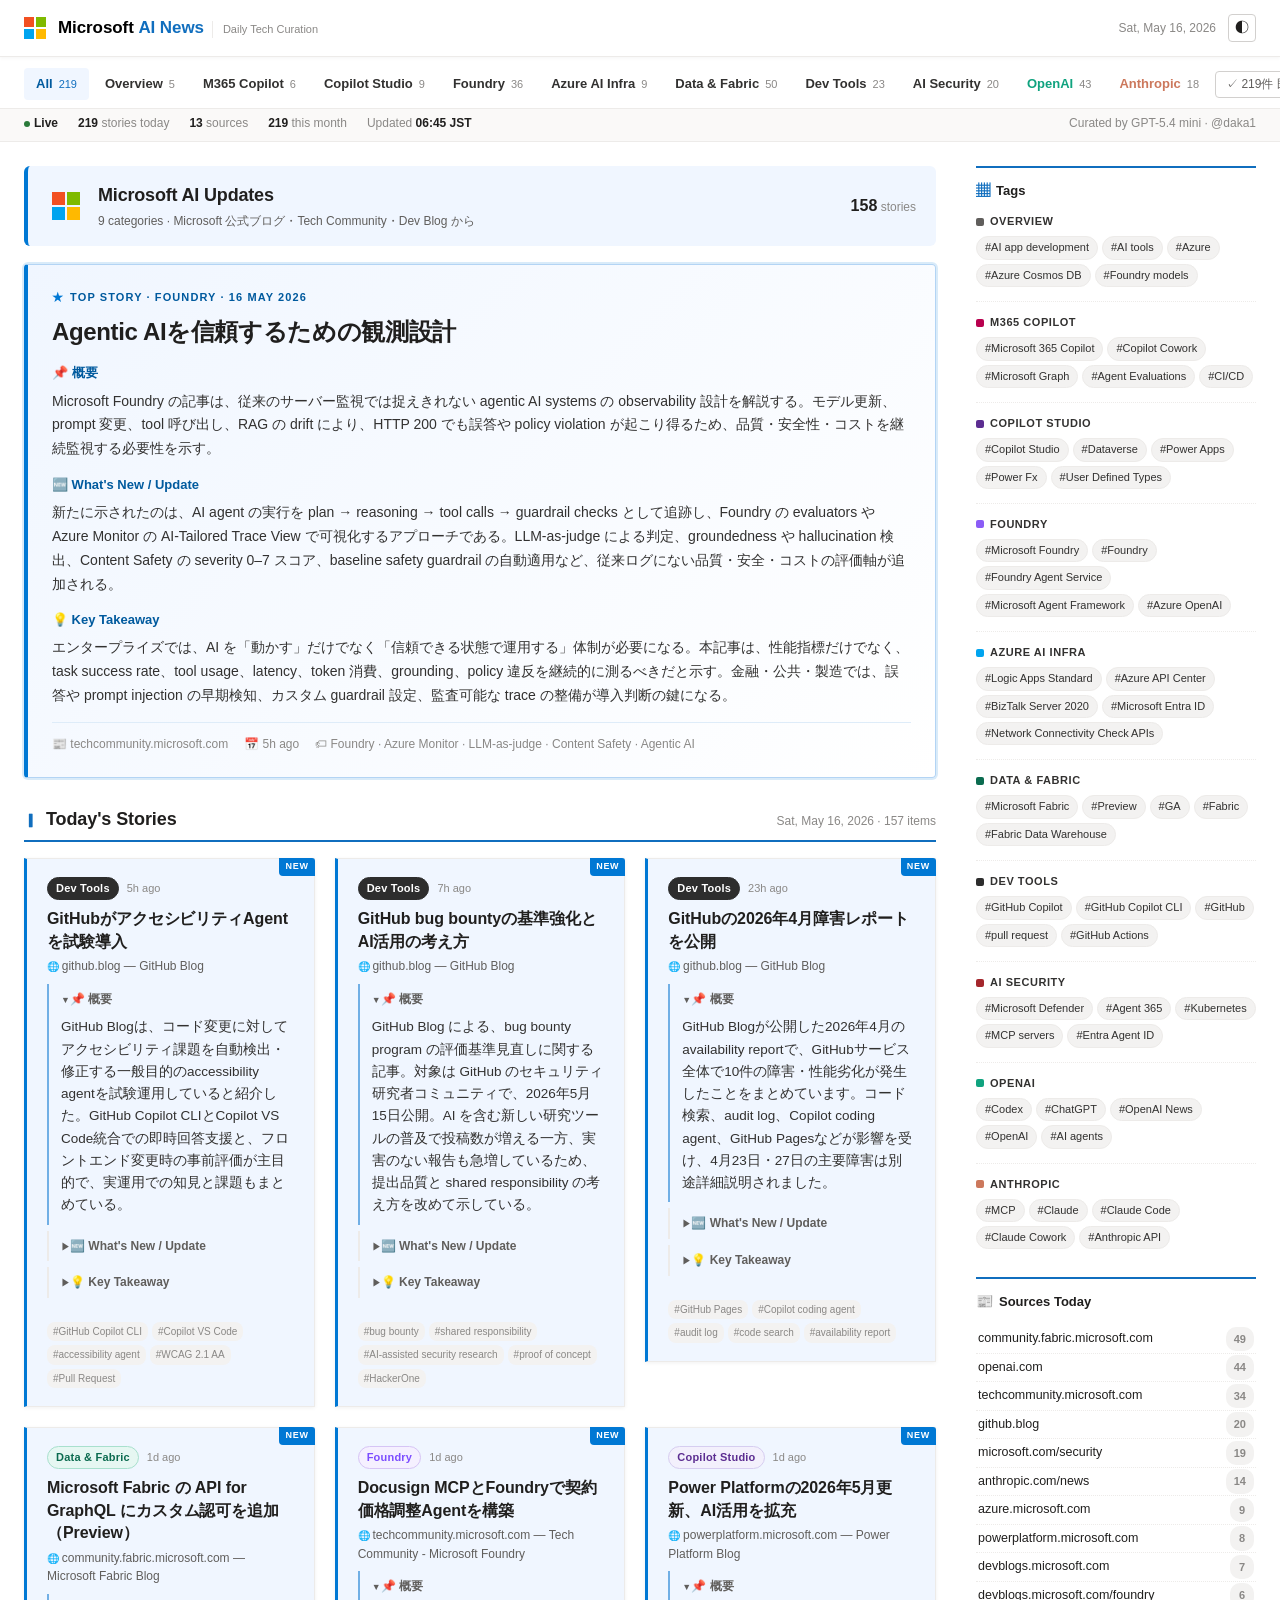
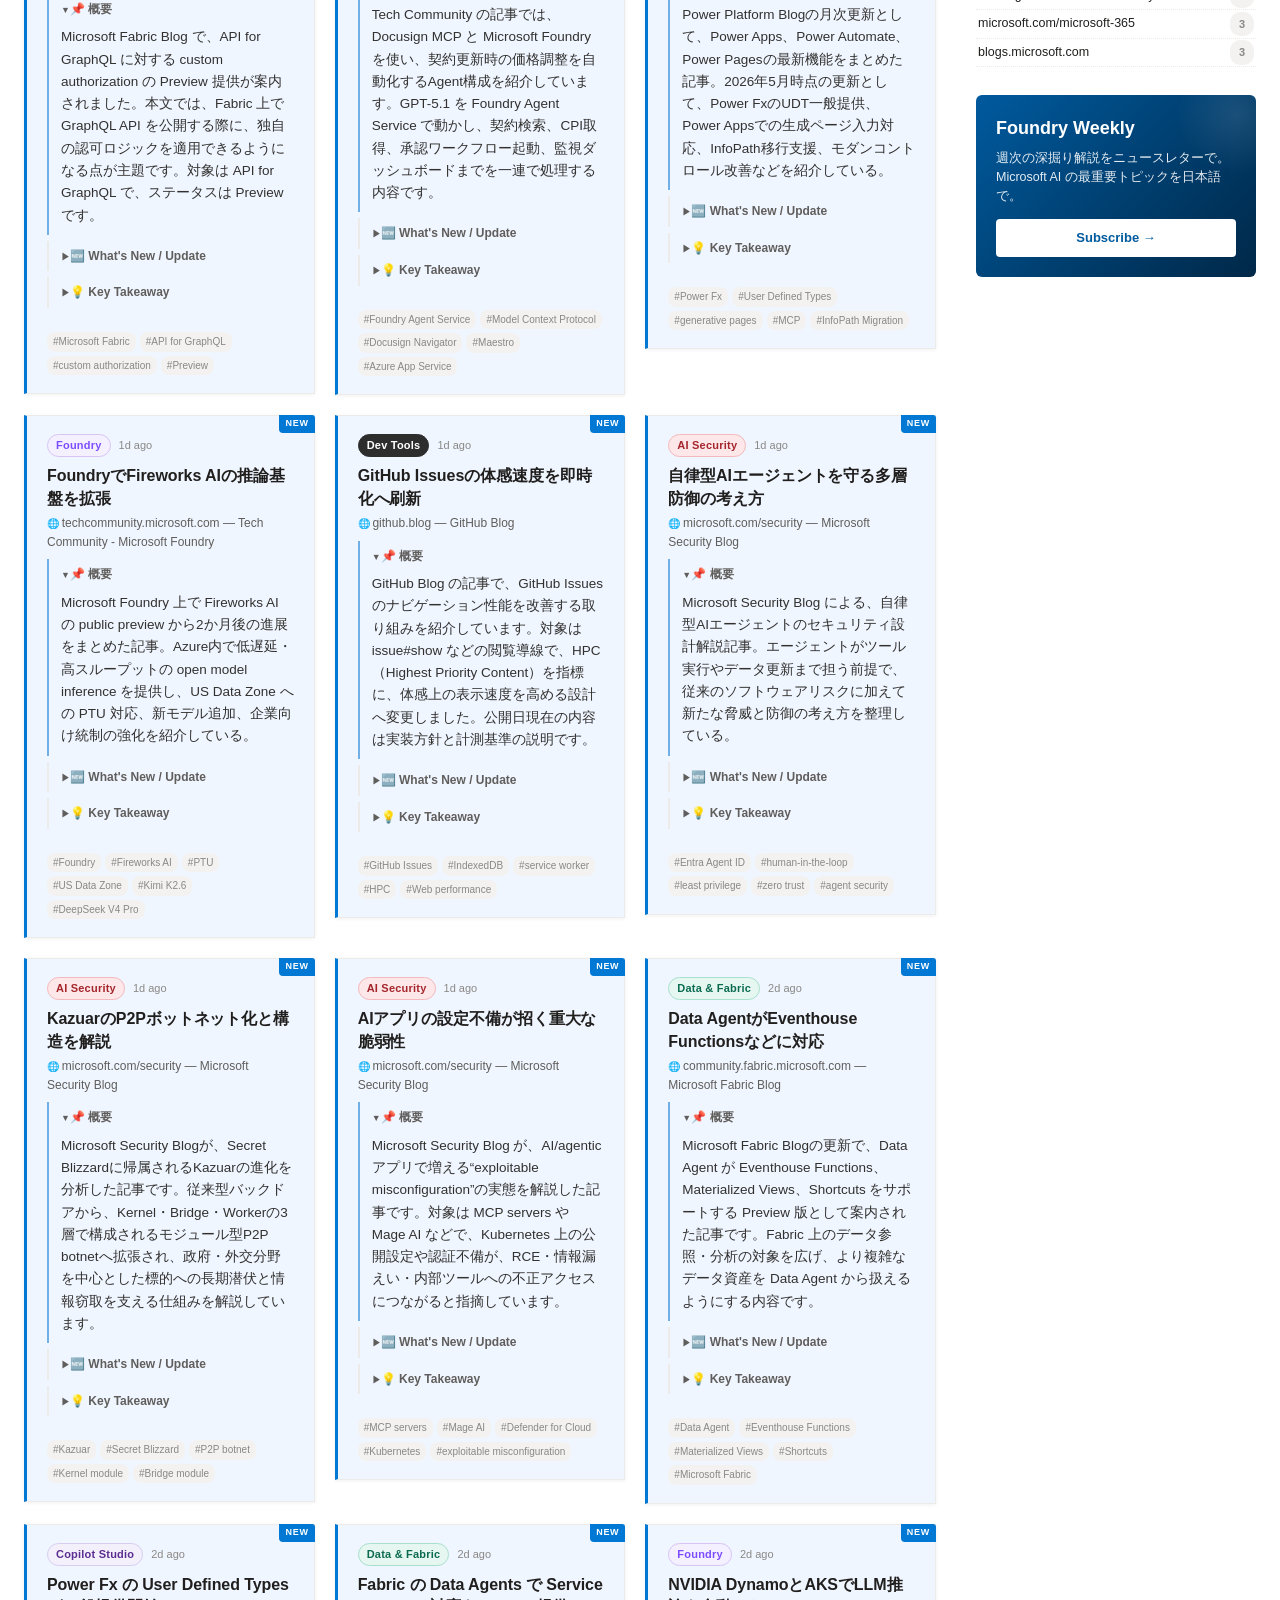
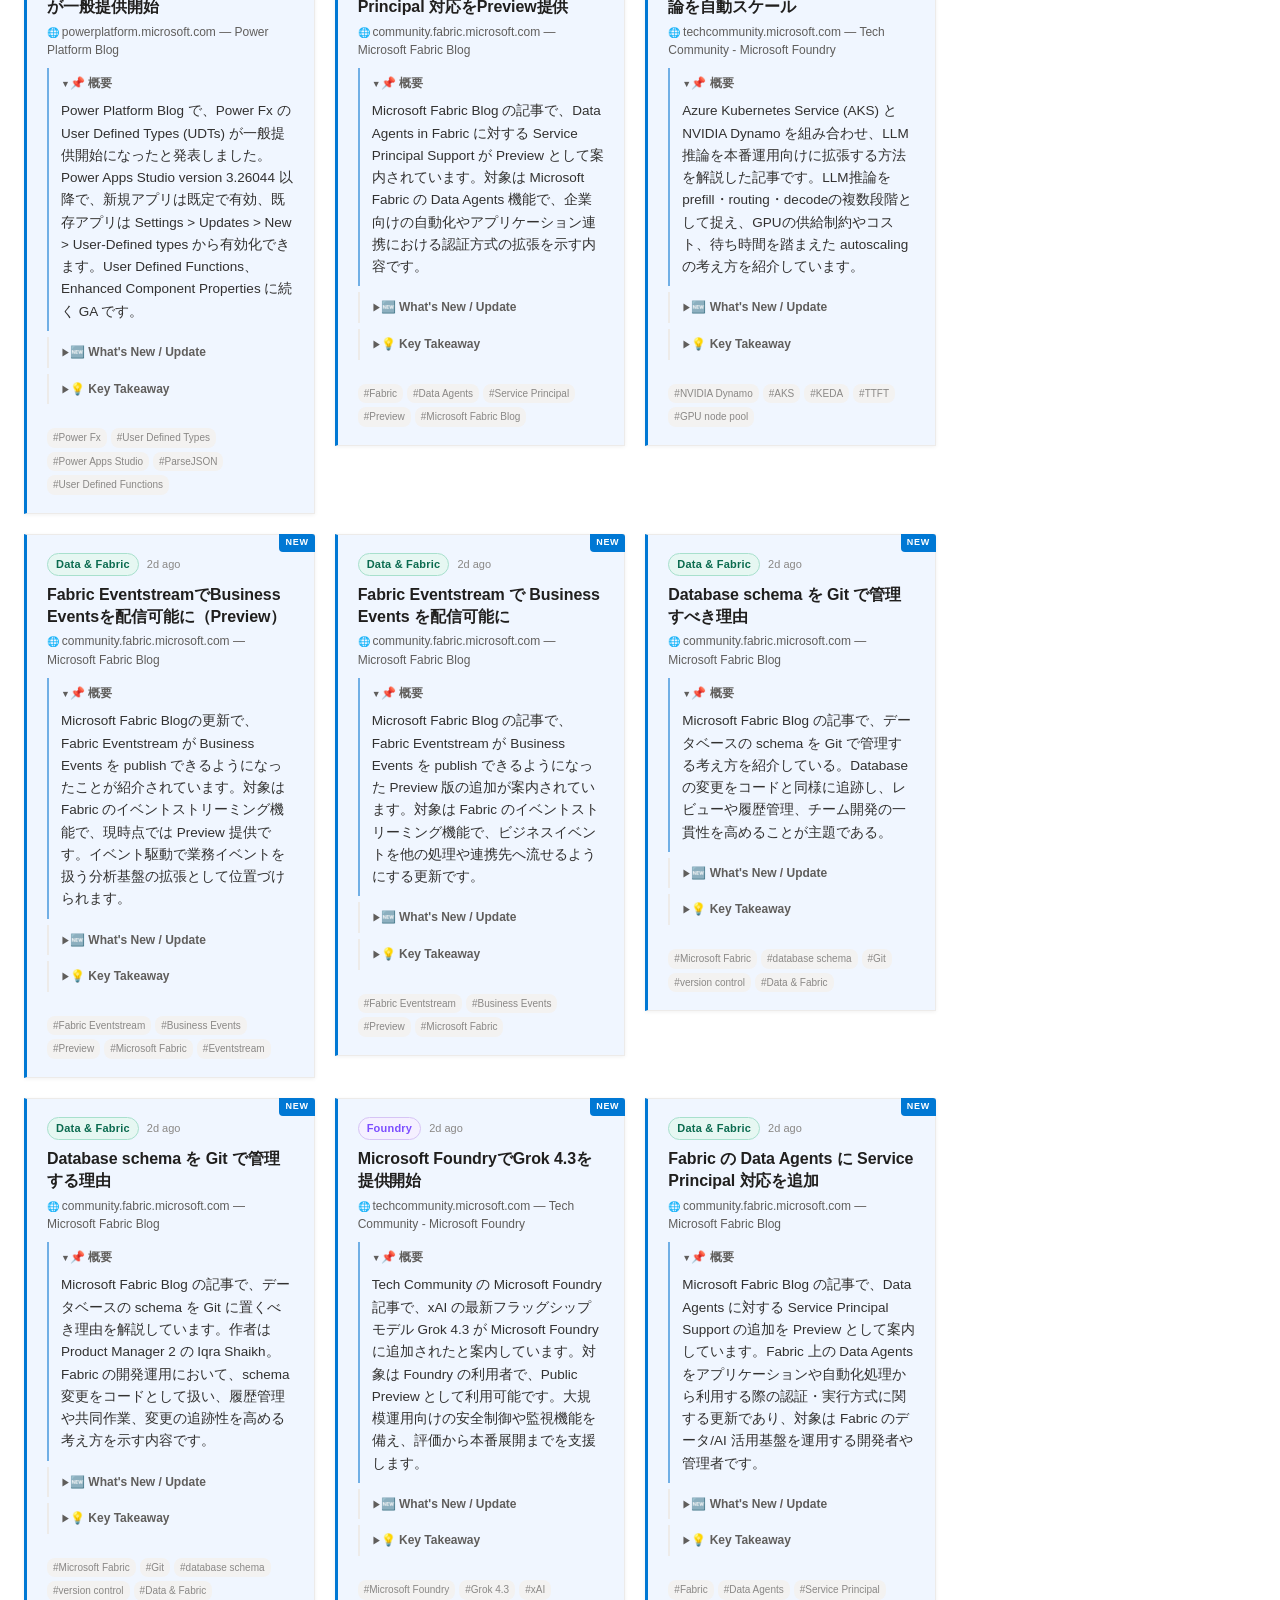
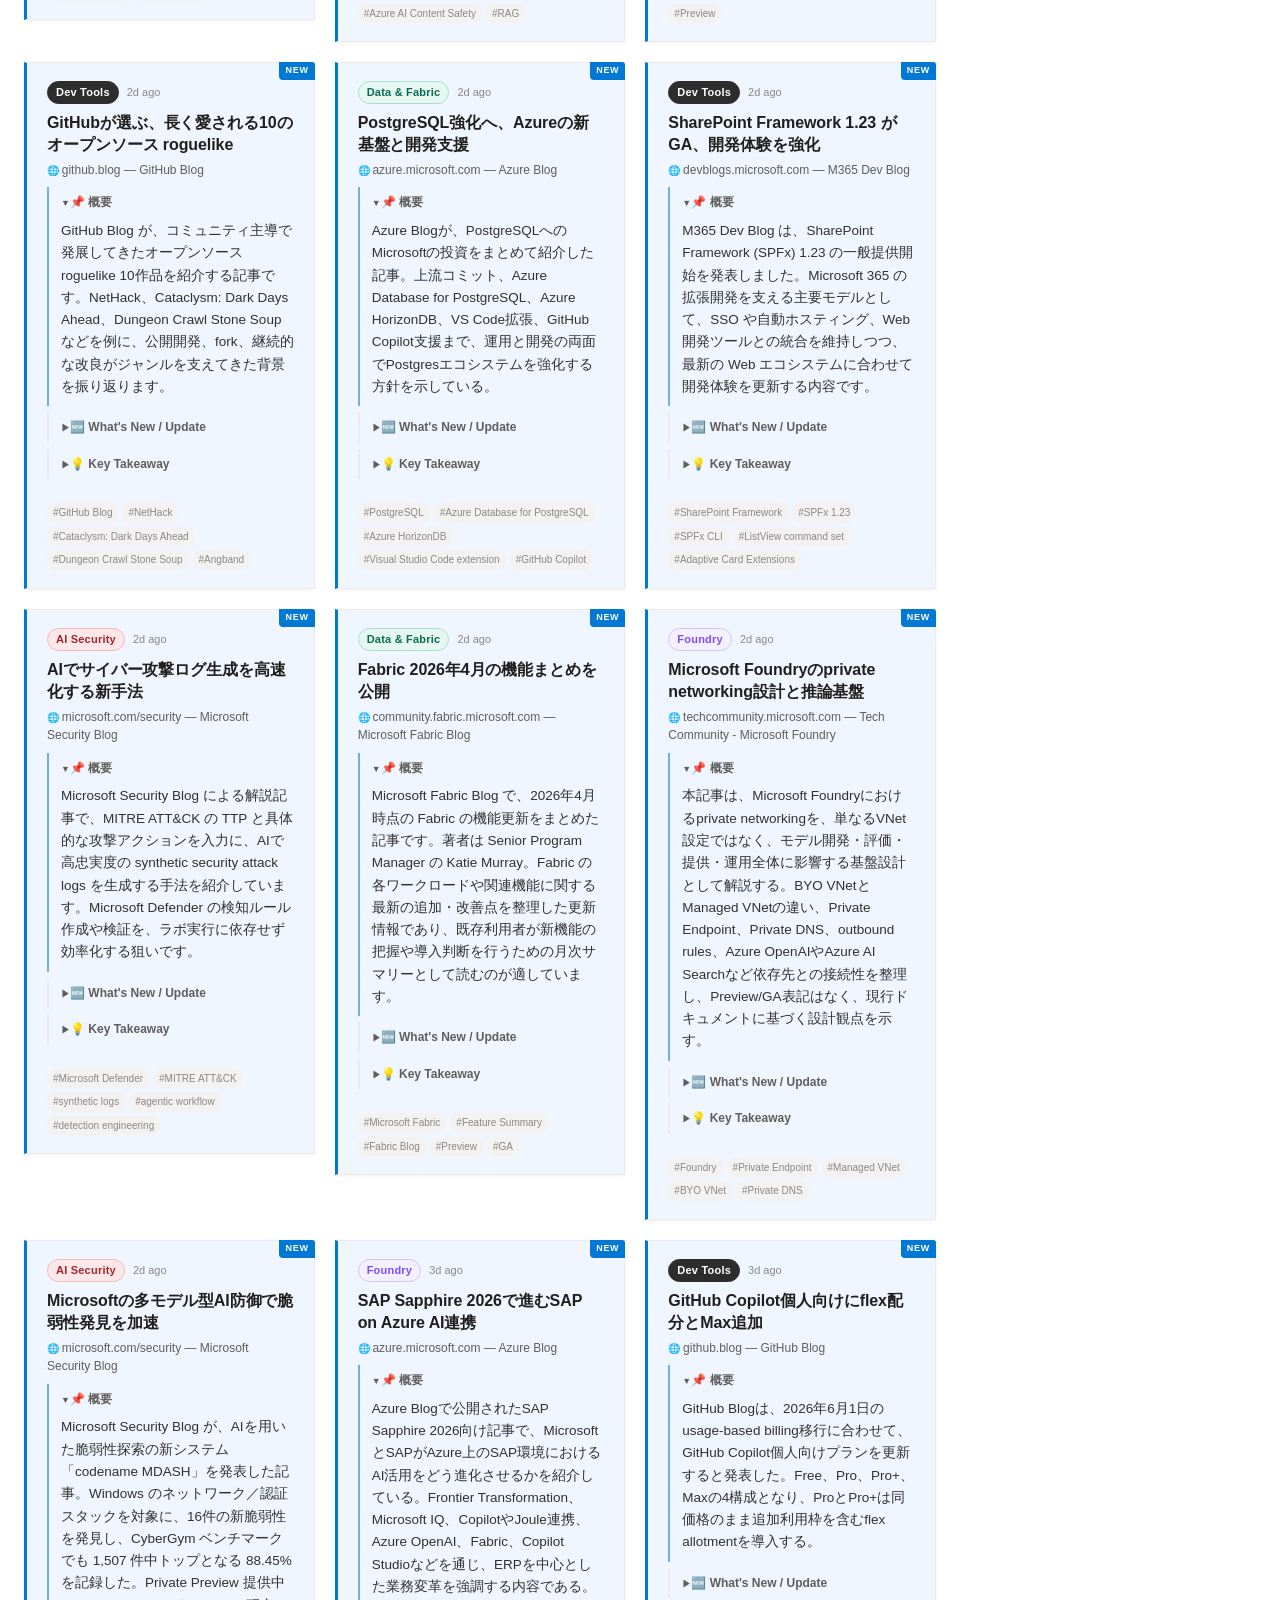
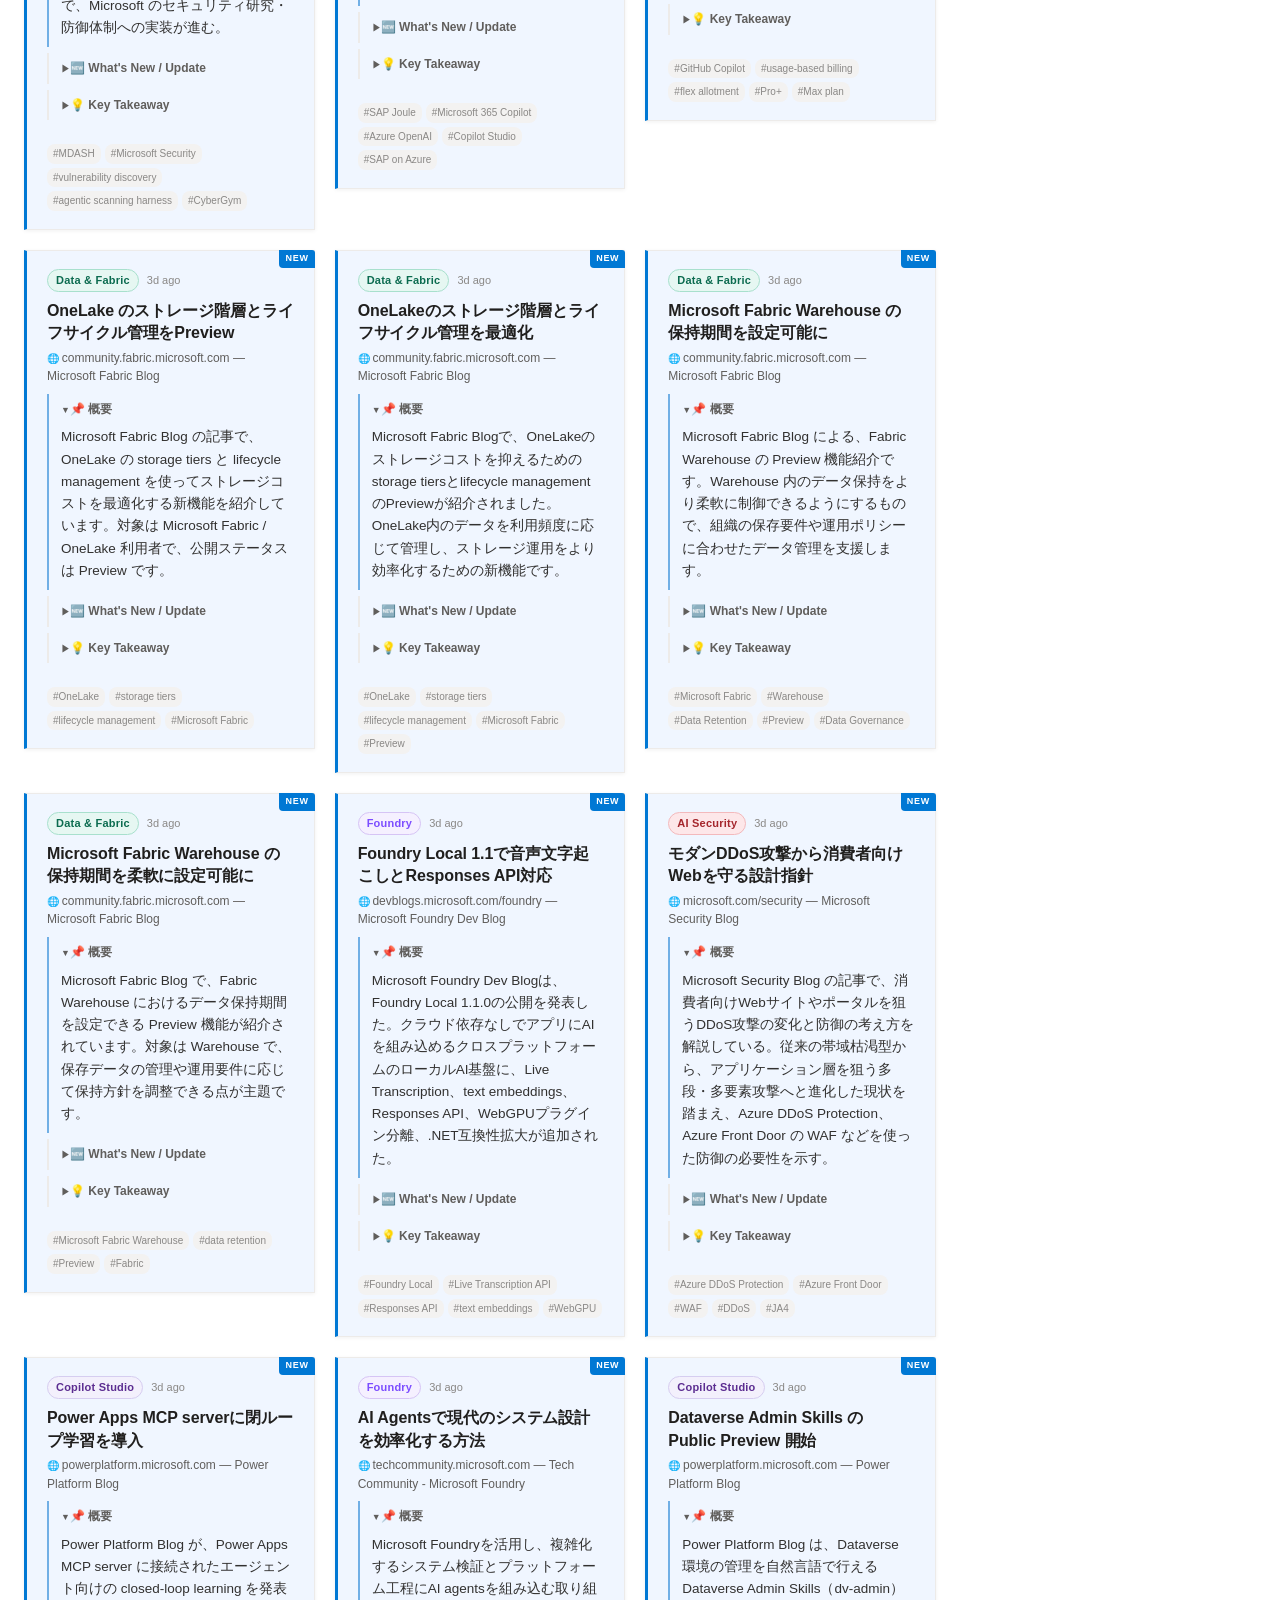
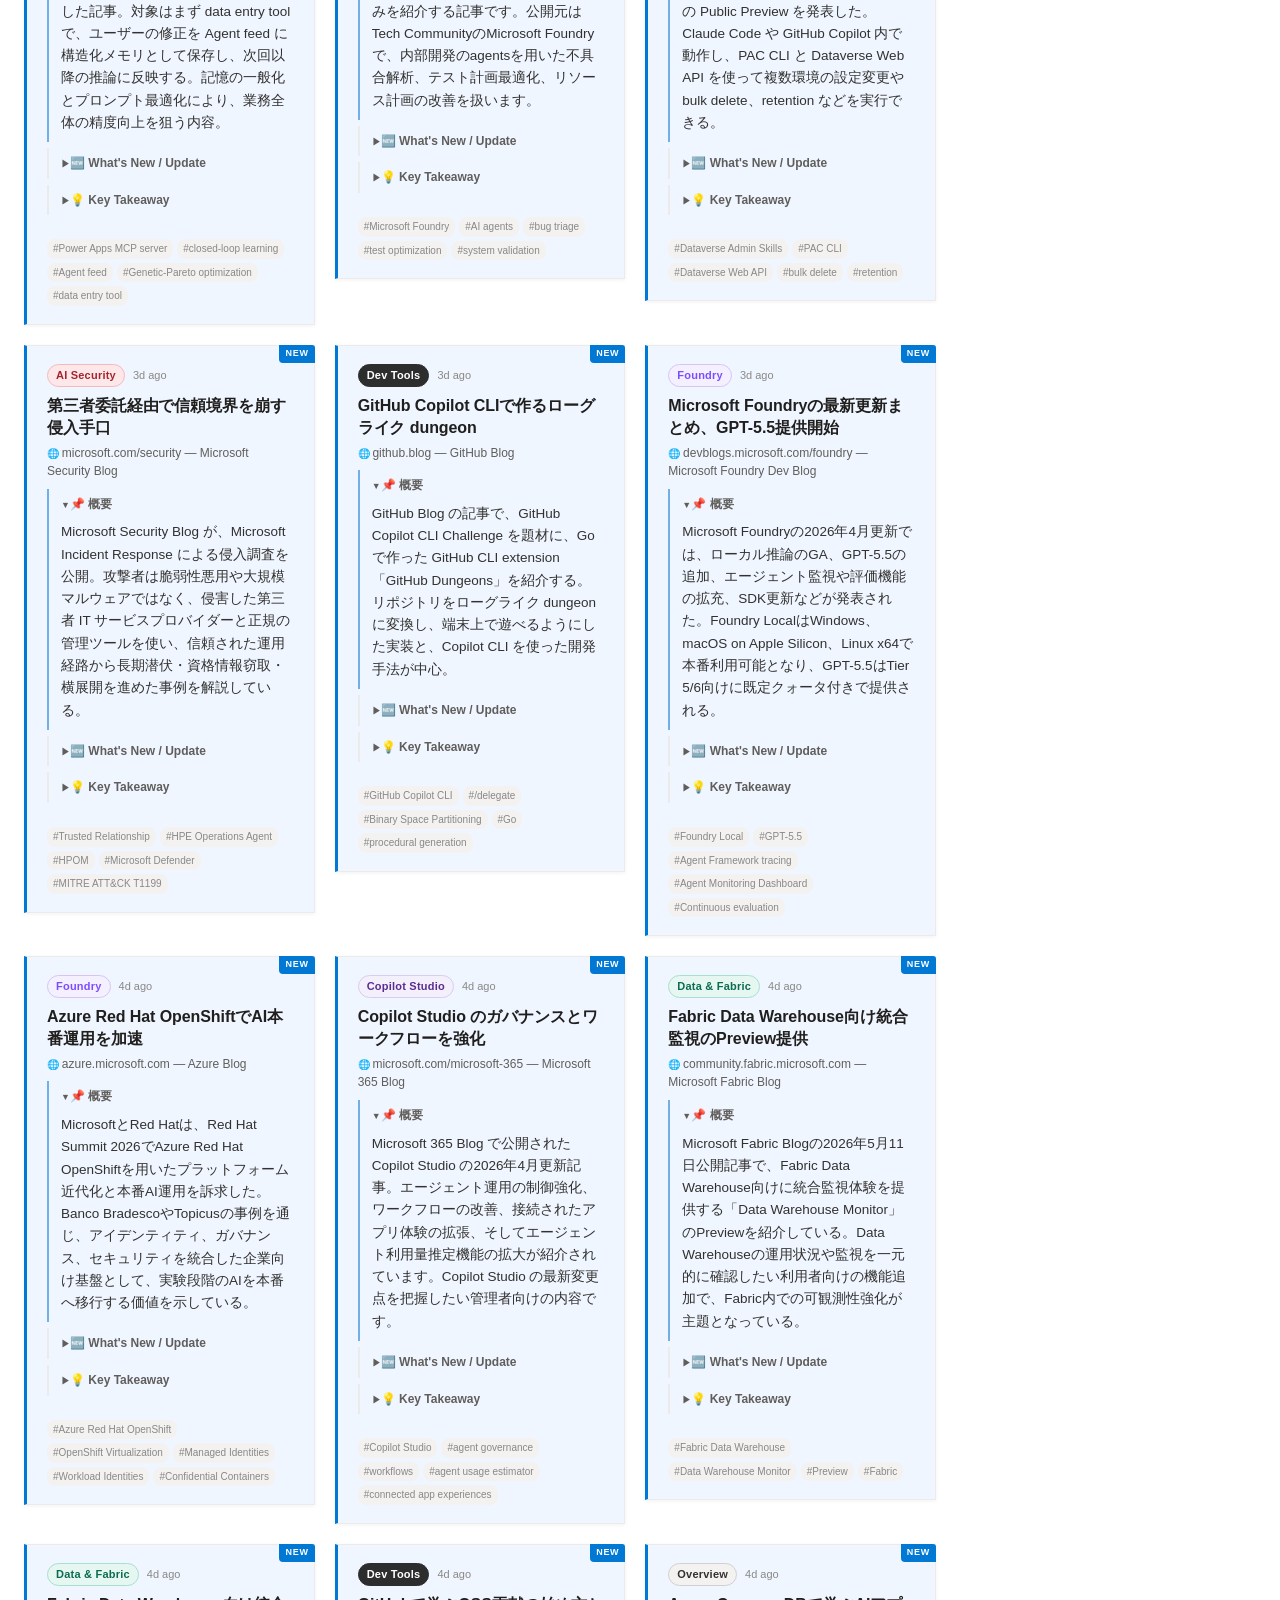
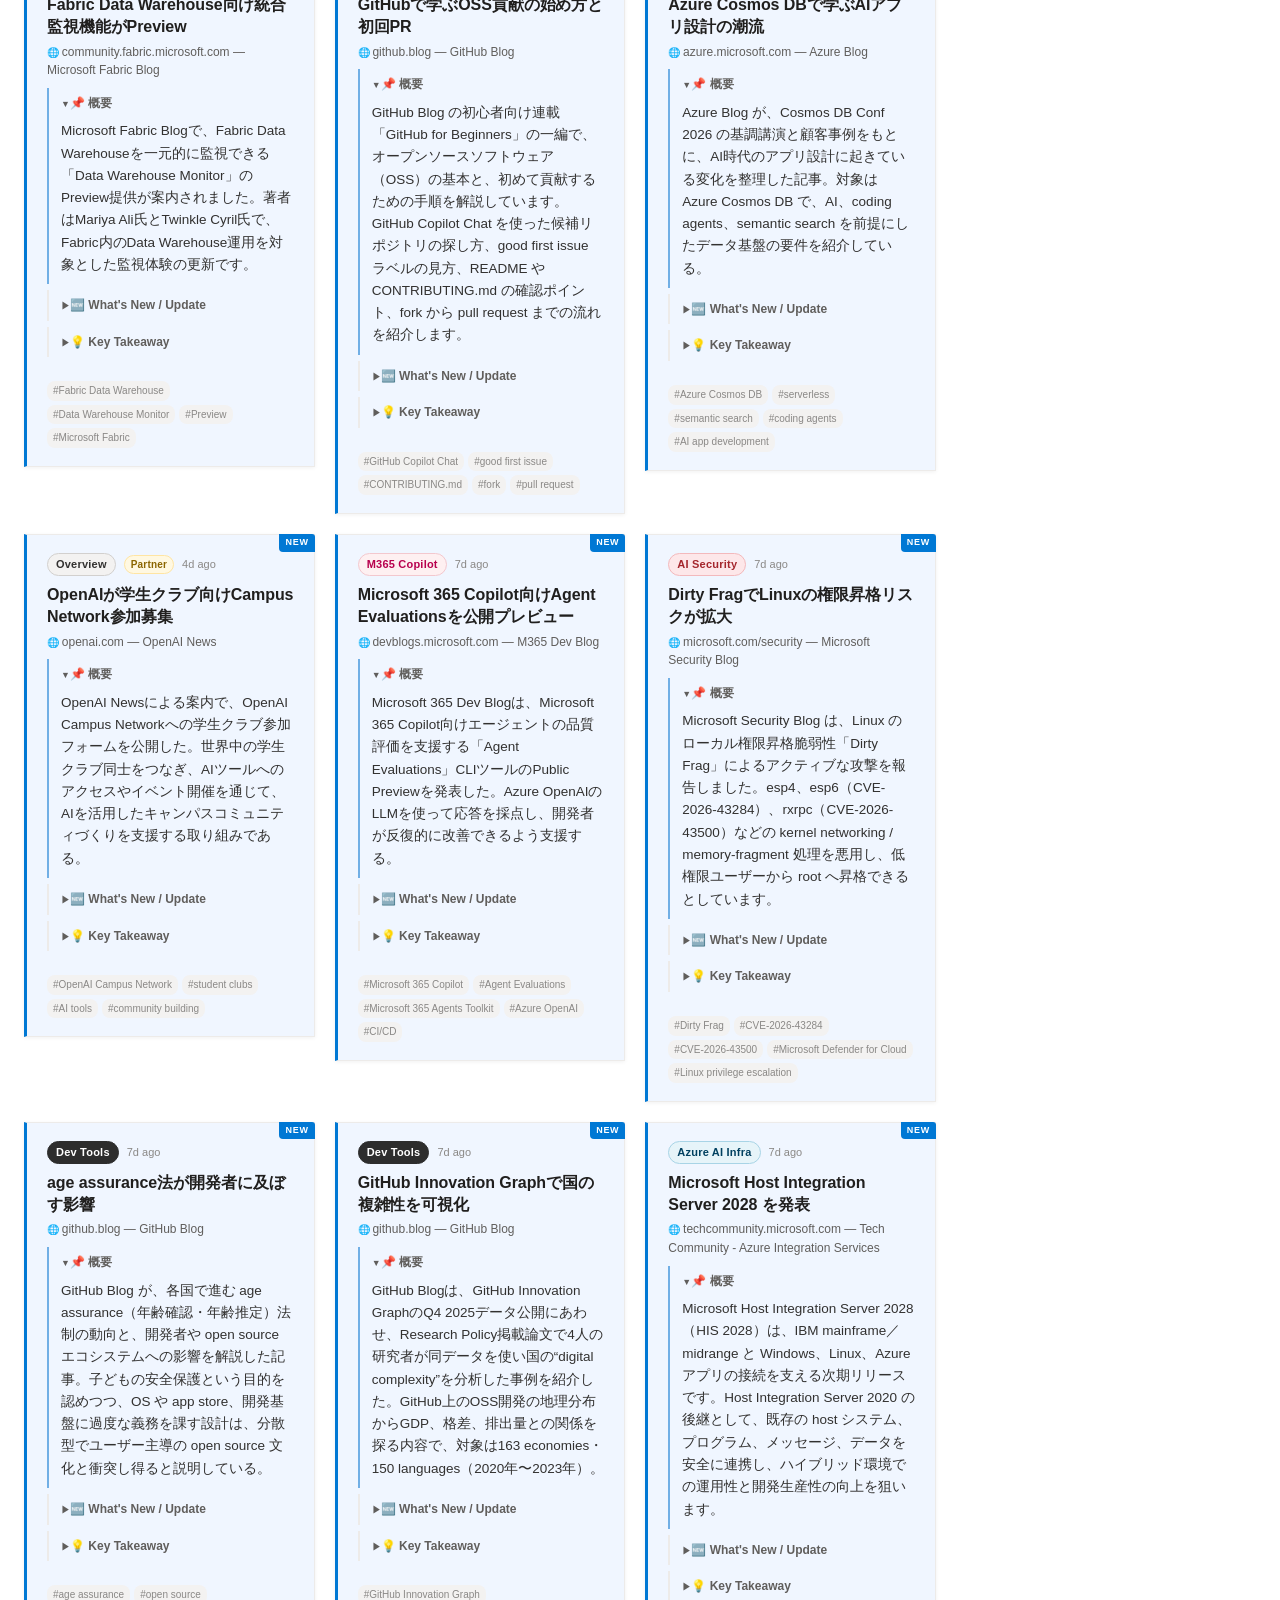
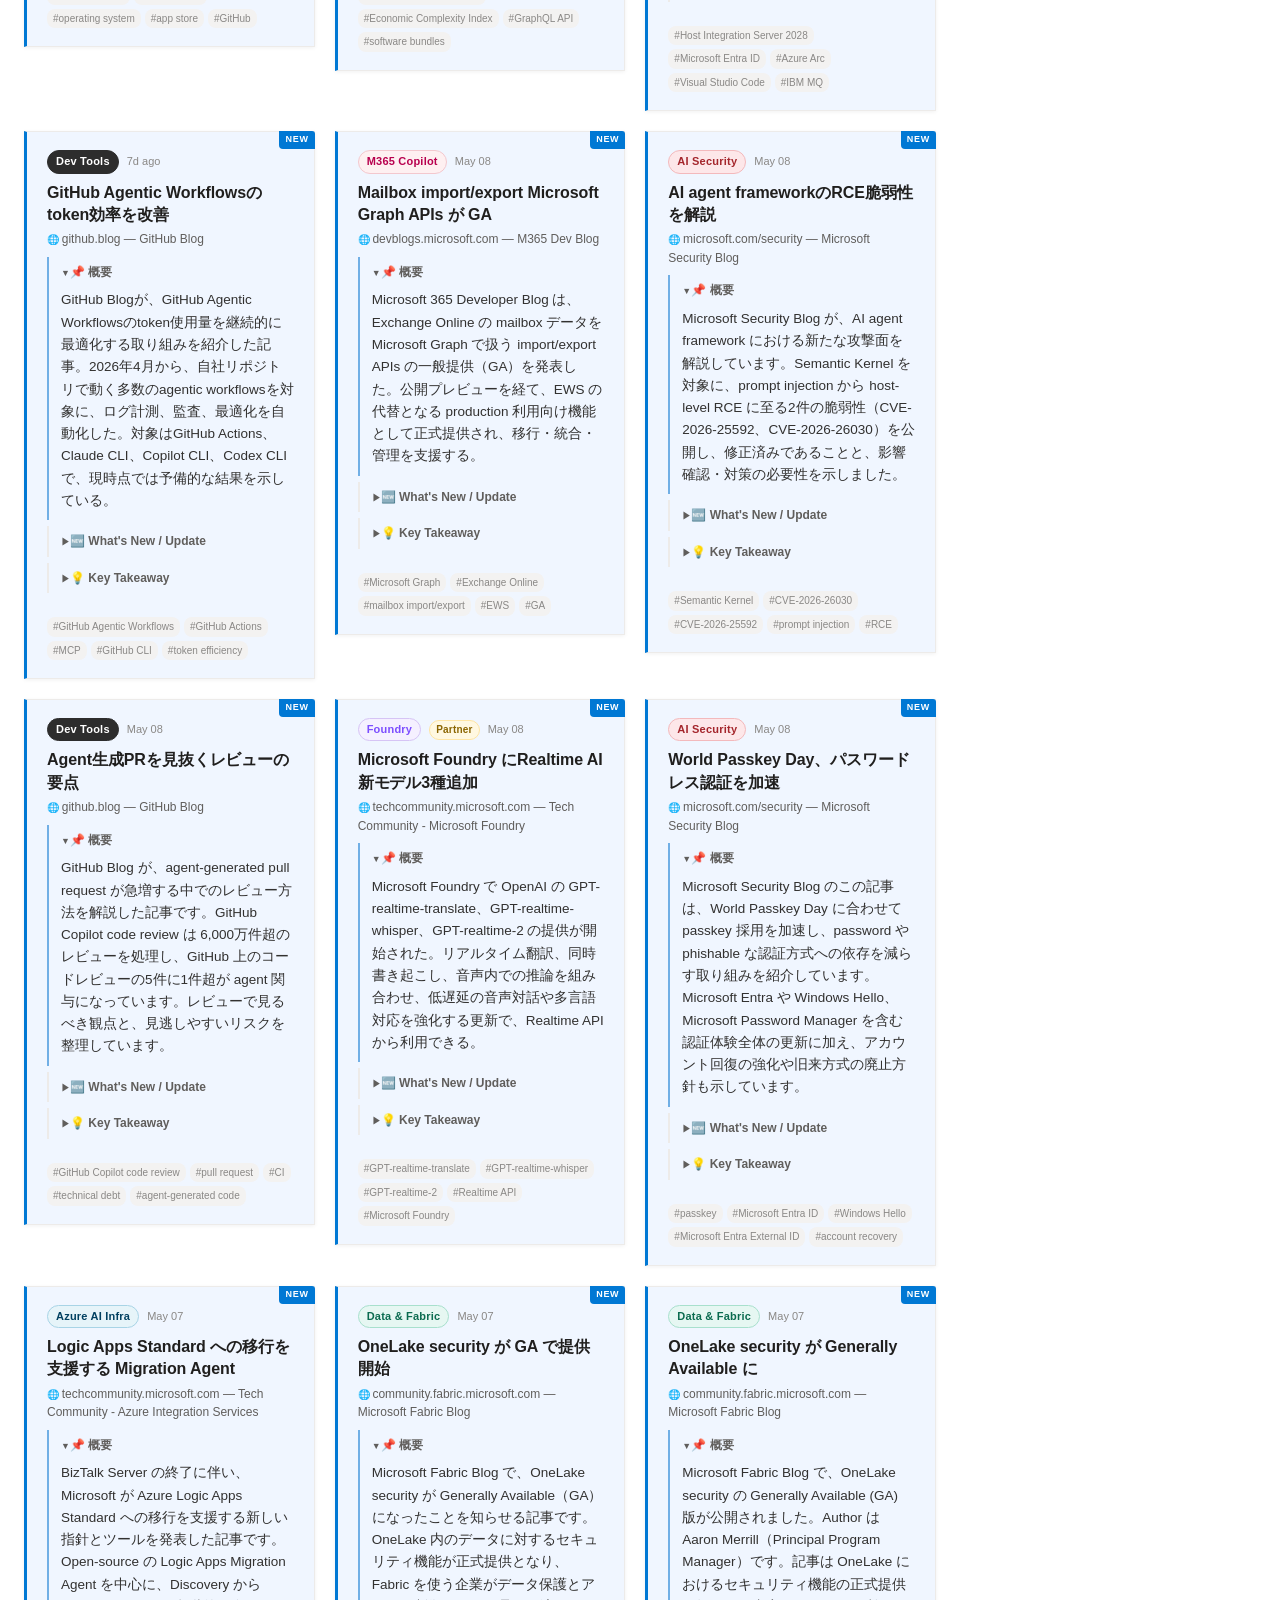
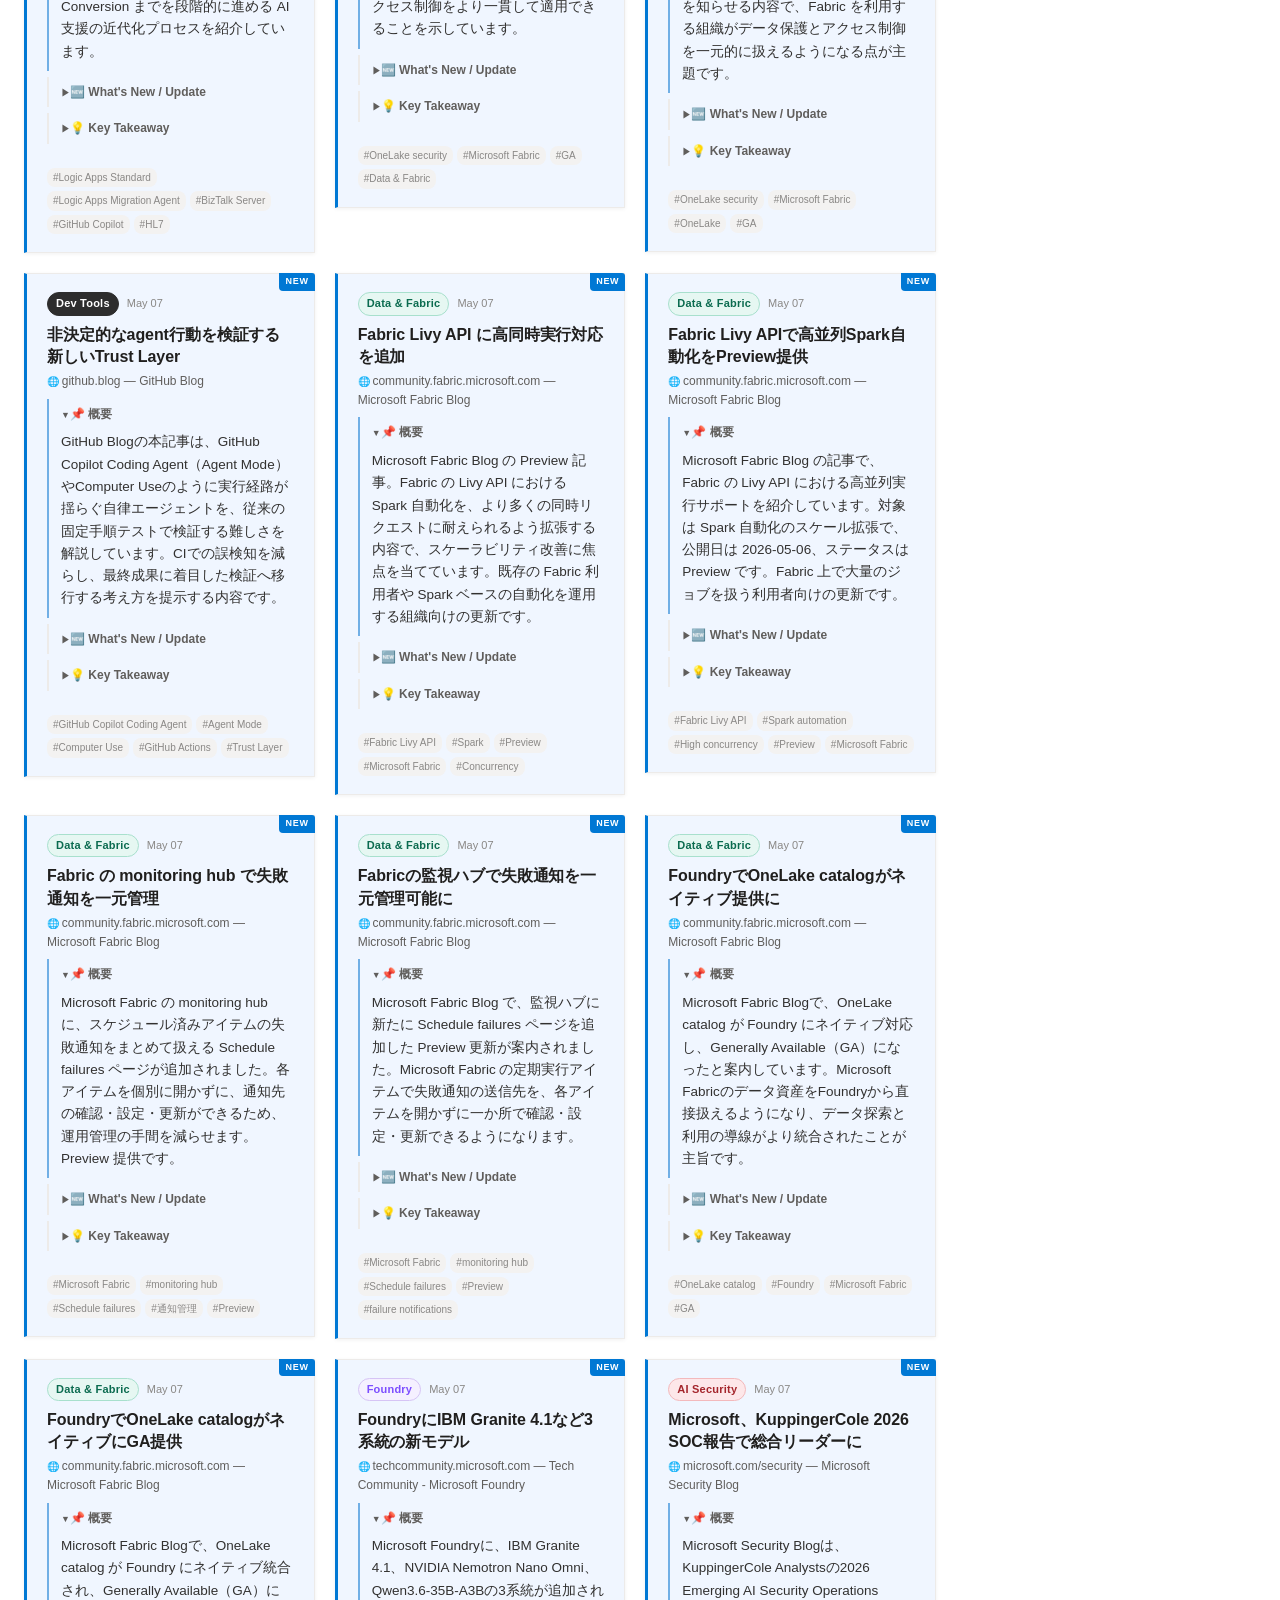
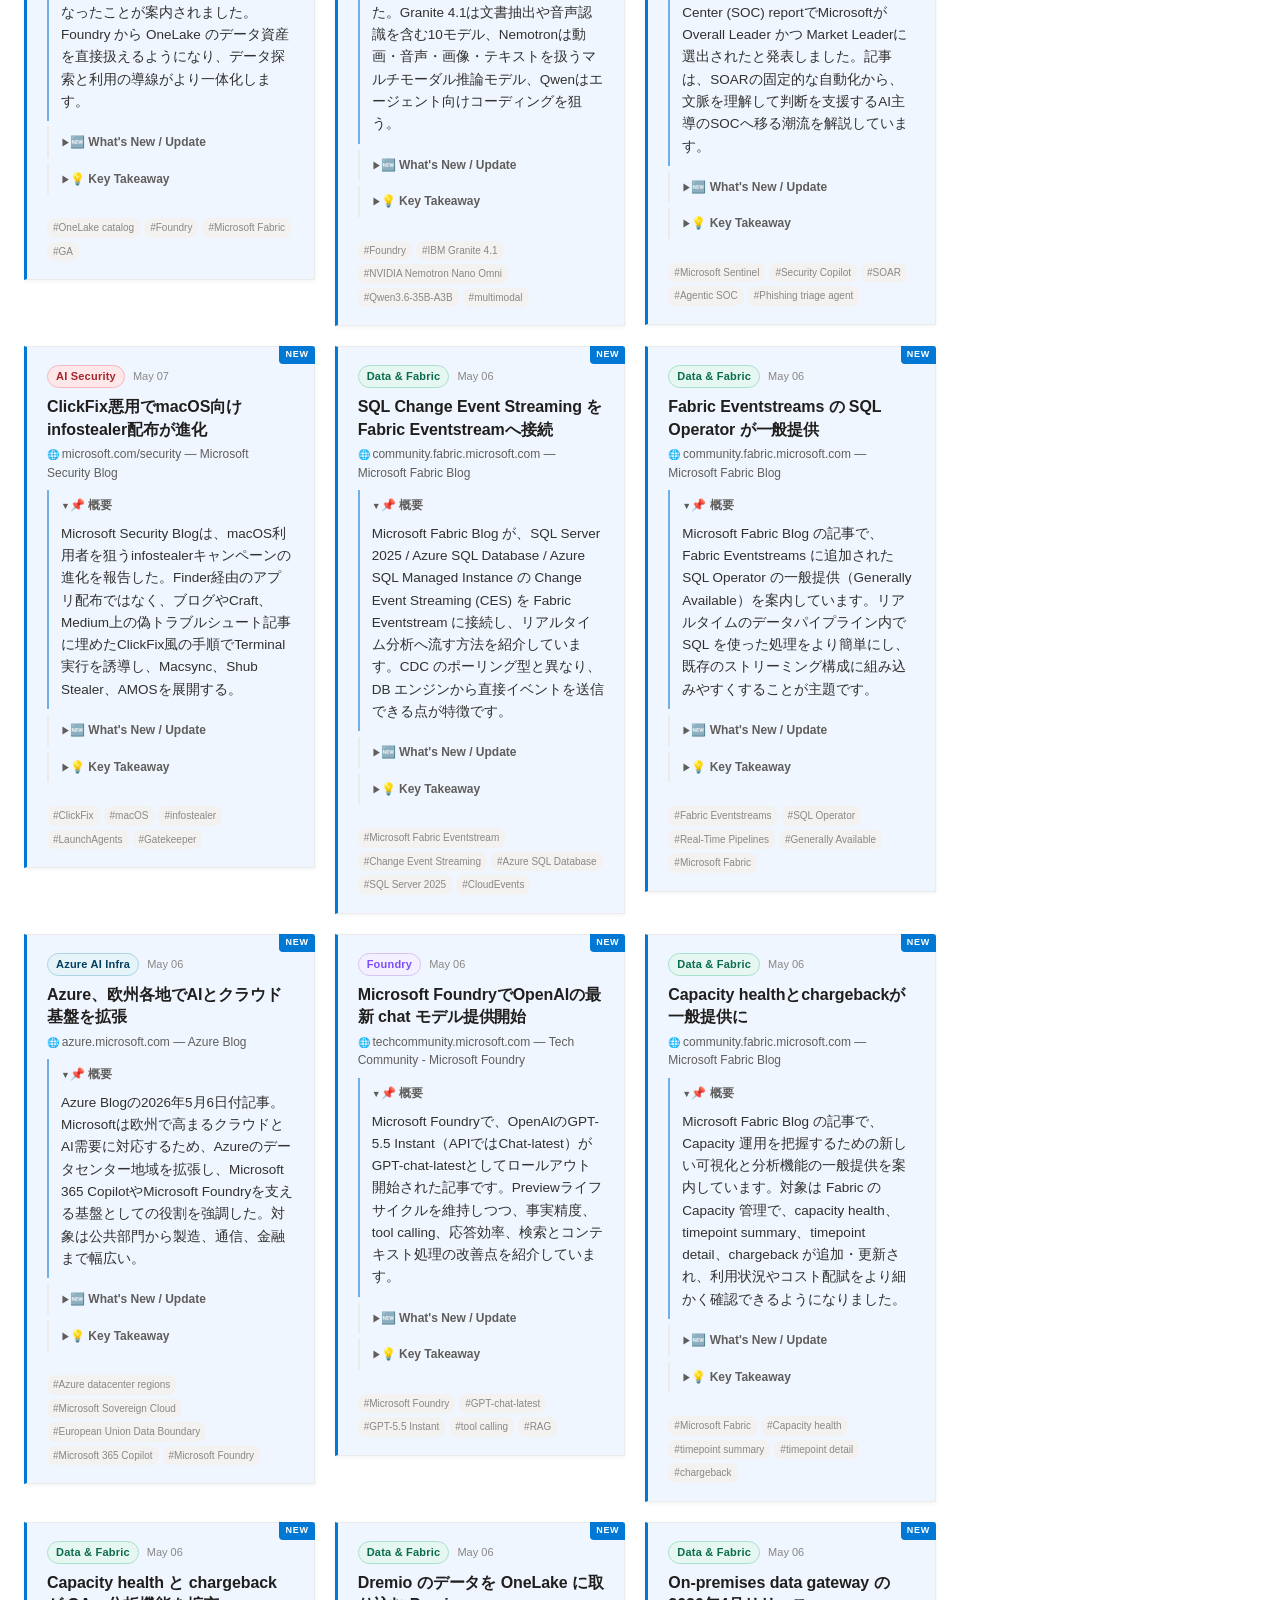
==== commit cbeaa6ec: "🤖 Daily update 2026-05-15 21:45 UTC" ====
--- a/docs/index.html
+++ b/docs/index.html
@@ -51,7 +51,7 @@
       <span><b>219</b> stories today</span>
       <span><b>13</b> sources</span>
       <span><b>219</b> this month</span>
-      <span>Updated <b>04:11 JST</b></span>
+      <span>Updated <b>06:45 JST</b></span>
     </div>
     <div>Curated by GPT-5.4 mini · @daka1</div>
   </div>
@@ -95,7 +95,7 @@
 
   <div class="featured-meta">
     <span>📰 techcommunity.microsoft.com</span>
-    <span>📅 2h ago</span>
+    <span>📅 5h ago</span>
     <span>🏷 Foundry · Azure Monitor · LLM-as-judge · Content Safety · Agentic AI</span>
   </div>
 </article>
@@ -108,7 +108,7 @@
 <article class="story" data-category="Dev Tools" data-tags="GitHub Copilot CLI|Copilot VS Code|accessibility agent|WCAG 2.1 AA|Pull Request" data-url="https://github.blog/ai-and-ml/github-copilot/building-a-general-purpose-accessibility-agent-and-what-we-learned-in-the-process/">
   <div class="story-meta-top">
     <span class="tag cat-dev">Dev Tools</span>
-    <span class="story-time">3h ago</span>
+    <span class="story-time">5h ago</span>
   </div>
   <h3 class="story-headline">
     <a href="https://github.blog/ai-and-ml/github-copilot/building-a-general-purpose-accessibility-agent-and-what-we-learned-in-the-process/" target="_blank" rel="noopener">GitHubがアクセシビリティAgentを試験導入</a>
@@ -137,7 +137,7 @@
 </article><article class="story" data-category="Dev Tools" data-tags="bug bounty|shared responsibility|AI-assisted security research|proof of concept|HackerOne" data-url="https://github.blog/security/raising-the-bar-quality-shared-responsibility-and-the-future-of-githubs-bug-bounty-program/">
   <div class="story-meta-top">
     <span class="tag cat-dev">Dev Tools</span>
-    <span class="story-time">5h ago</span>
+    <span class="story-time">7h ago</span>
   </div>
   <h3 class="story-headline">
     <a href="https://github.blog/security/raising-the-bar-quality-shared-responsibility-and-the-future-of-githubs-bug-bounty-program/" target="_blank" rel="noopener">GitHub bug bountyの基準強化とAI活用の考え方</a>
@@ -166,7 +166,7 @@
 </article><article class="story" data-category="Dev Tools" data-tags="GitHub Pages|Copilot coding agent|audit log|code search|availability report" data-url="https://github.blog/news-insights/company-news/github-availability-report-april-2026/">
   <div class="story-meta-top">
     <span class="tag cat-dev">Dev Tools</span>
-    <span class="story-time">21h ago</span>
+    <span class="story-time">23h ago</span>
   </div>
   <h3 class="story-headline">
     <a href="https://github.blog/news-insights/company-news/github-availability-report-april-2026/" target="_blank" rel="noopener">GitHubの2026年4月障害レポートを公開</a>
@@ -195,7 +195,7 @@
 </article><article class="story" data-category="Data &amp; Fabric" data-tags="Microsoft Fabric|API for GraphQL|custom authorization|Preview" data-url="https://community.fabric.microsoft.com/t5/Fabric-Updates-Blog/Custom-authorization-for-API-for-GraphQL-in-Microsoft-Fabric/ba-p/5182352">
   <div class="story-meta-top">
     <span class="tag cat-data">Data &amp; Fabric</span>
-    <span class="story-time">22h ago</span>
+    <span class="story-time">1d ago</span>
   </div>
   <h3 class="story-headline">
     <a href="https://community.fabric.microsoft.com/t5/Fabric-Updates-Blog/Custom-authorization-for-API-for-GraphQL-in-Microsoft-Fabric/ba-p/5182352" target="_blank" rel="noopener">Microsoft Fabric の API for GraphQL にカスタム認可を追加（Preview）</a>
@@ -224,7 +224,7 @@
 </article><article class="story" data-category="Foundry" data-tags="Foundry Agent Service|Model Context Protocol|Docusign Navigator|Maestro|Azure App Service" data-url="https://techcommunity.microsoft.com/t5/microsoft-foundry-blog/building-an-ai-powered-contract-price-adjustment-agent-with/ba-p/4515997">
   <div class="story-meta-top">
     <span class="tag cat-foundry">Foundry</span>
-    <span class="story-time">22h ago</span>
+    <span class="story-time">1d ago</span>
   </div>
   <h3 class="story-headline">
     <a href="https://techcommunity.microsoft.com/t5/microsoft-foundry-blog/building-an-ai-powered-contract-price-adjustment-agent-with/ba-p/4515997" target="_blank" rel="noopener">Docusign MCPとFoundryで契約価格調整Agentを構築</a>
@@ -1530,7 +1530,7 @@
 </article><article class="story" data-category="M365 Copilot" data-tags="Microsoft 365 Copilot|Agent Evaluations|Microsoft 365 Agents Toolkit|Azure OpenAI|CI/CD" data-url="https://devblogs.microsoft.com/microsoft365dev/announcing-the-public-preview-of-the-microsoft-365-copilot-agent-evaluations-tool/">
   <div class="story-meta-top">
     <span class="tag cat-m365">M365 Copilot</span>
-    <span class="story-time">6d ago</span>
+    <span class="story-time">7d ago</span>
   </div>
   <h3 class="story-headline">
     <a href="https://devblogs.microsoft.com/microsoft365dev/announcing-the-public-preview-of-the-microsoft-365-copilot-agent-evaluations-tool/" target="_blank" rel="noopener">Microsoft 365 Copilot向けAgent Evaluationsを公開プレビュー</a>
@@ -1704,7 +1704,7 @@
 </article><article class="story" data-category="M365 Copilot" data-tags="Microsoft Graph|Exchange Online|mailbox import/export|EWS|GA" data-url="https://devblogs.microsoft.com/microsoft365dev/announcing-general-availability-of-the-mailbox-import-and-export-microsoft-graph-apis/">
   <div class="story-meta-top">
     <span class="tag cat-m365">M365 Copilot</span>
-    <span class="story-time">7d ago</span>
+    <span class="story-time">May 08</span>
   </div>
   <h3 class="story-headline">
     <a href="https://devblogs.microsoft.com/microsoft365dev/announcing-general-availability-of-the-mailbox-import-and-export-microsoft-graph-apis/" target="_blank" rel="noopener">Mailbox import/export Microsoft Graph APIs が GA</a>
@@ -1733,7 +1733,7 @@
 </article><article class="story" data-category="AI Security" data-tags="Semantic Kernel|CVE-2026-26030|CVE-2026-25592|prompt injection|RCE" data-url="https://www.microsoft.com/en-us/security/blog/2026/05/07/prompts-become-shells-rce-vulnerabilities-ai-agent-frameworks/">
   <div class="story-meta-top">
     <span class="tag cat-security">AI Security</span>
-    <span class="story-time">7d ago</span>
+    <span class="story-time">May 08</span>
   </div>
   <h3 class="story-headline">
     <a href="https://www.microsoft.com/en-us/security/blog/2026/05/07/prompts-become-shells-rce-vulnerabilities-ai-agent-frameworks/" target="_blank" rel="noopener">AI agent frameworkのRCE脆弱性を解説</a>
@@ -4686,7 +4686,7 @@
   <div class="story-meta-top">
     <span class="tag cat-openai">OpenAI</span>
     <span class="tag partner">Partner</span>
-    <span class="story-time">19h ago</span>
+    <span class="story-time">21h ago</span>
   </div>
   <h3 class="story-headline">
     <a href="https://openai.com/index/building-codex-windows-sandbox" target="_blank" rel="noopener">Windows版Codexを安全に動かすサンドボックス設計</a>
@@ -4716,7 +4716,7 @@
   <div class="story-meta-top">
     <span class="tag cat-openai">OpenAI</span>
     <span class="tag partner">Partner</span>
-    <span class="story-time">19h ago</span>
+    <span class="story-time">21h ago</span>
   </div>
   <h3 class="story-headline">
     <a href="https://openai.com/index/personal-finance-chatgpt" target="_blank" rel="noopener">ChatGPTで個人向け資産管理体験をPreview</a>
@@ -4746,7 +4746,7 @@
   <div class="story-meta-top">
     <span class="tag cat-openai">OpenAI</span>
     <span class="tag partner">Partner</span>
-    <span class="story-time">22h ago</span>
+    <span class="story-time">1d ago</span>
   </div>
   <h3 class="story-headline">
     <a href="https://openai.com/index/sea-david-chen" target="_blank" rel="noopener">SeaがCodexを全社展開しAIネイティブ開発を加速</a>
@@ -5985,7 +5985,7 @@
   <div class="story-meta-top">
     <span class="tag cat-anthropic">Anthropic</span>
     <span class="tag partner">Partner</span>
-    <span class="story-time">18h ago</span>
+    <span class="story-time">20h ago</span>
   </div>
   <h3 class="story-headline">
     <a href="https://www.anthropic.com/news/pwc-expanded-partnership" target="_blank" rel="noopener">PwCがClaude導入を拡大し業務変革を加速</a>
@@ -6075,7 +6075,7 @@
   <div class="story-meta-top">
     <span class="tag cat-anthropic">Anthropic</span>
     <span class="tag partner">Partner</span>
-    <span class="story-time">7d ago</span>
+    <span class="story-time">May 08</span>
   </div>
   <h3 class="story-headline">
     <a href="https://www.anthropic.com/news/model-context-protocol" target="_blank" rel="noopener">AI連携標準「Model Context Protocol」を公開</a>
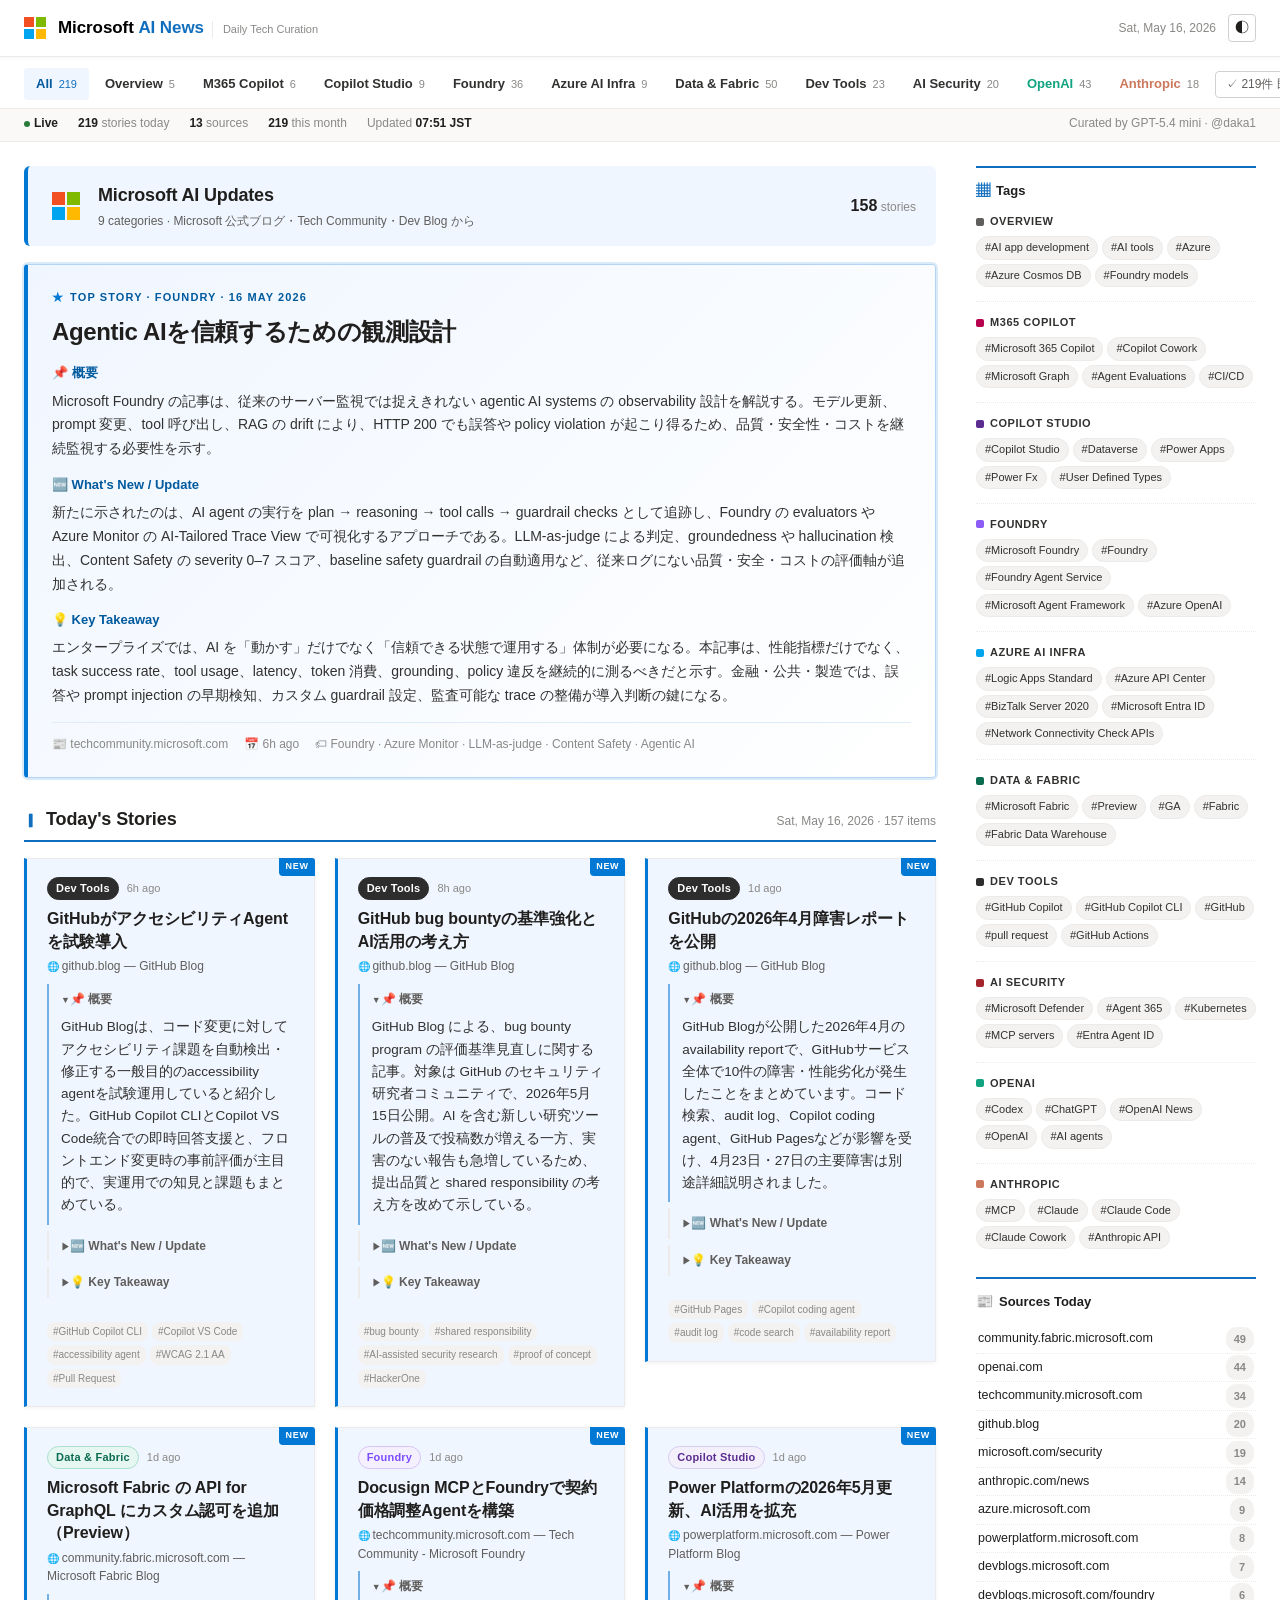
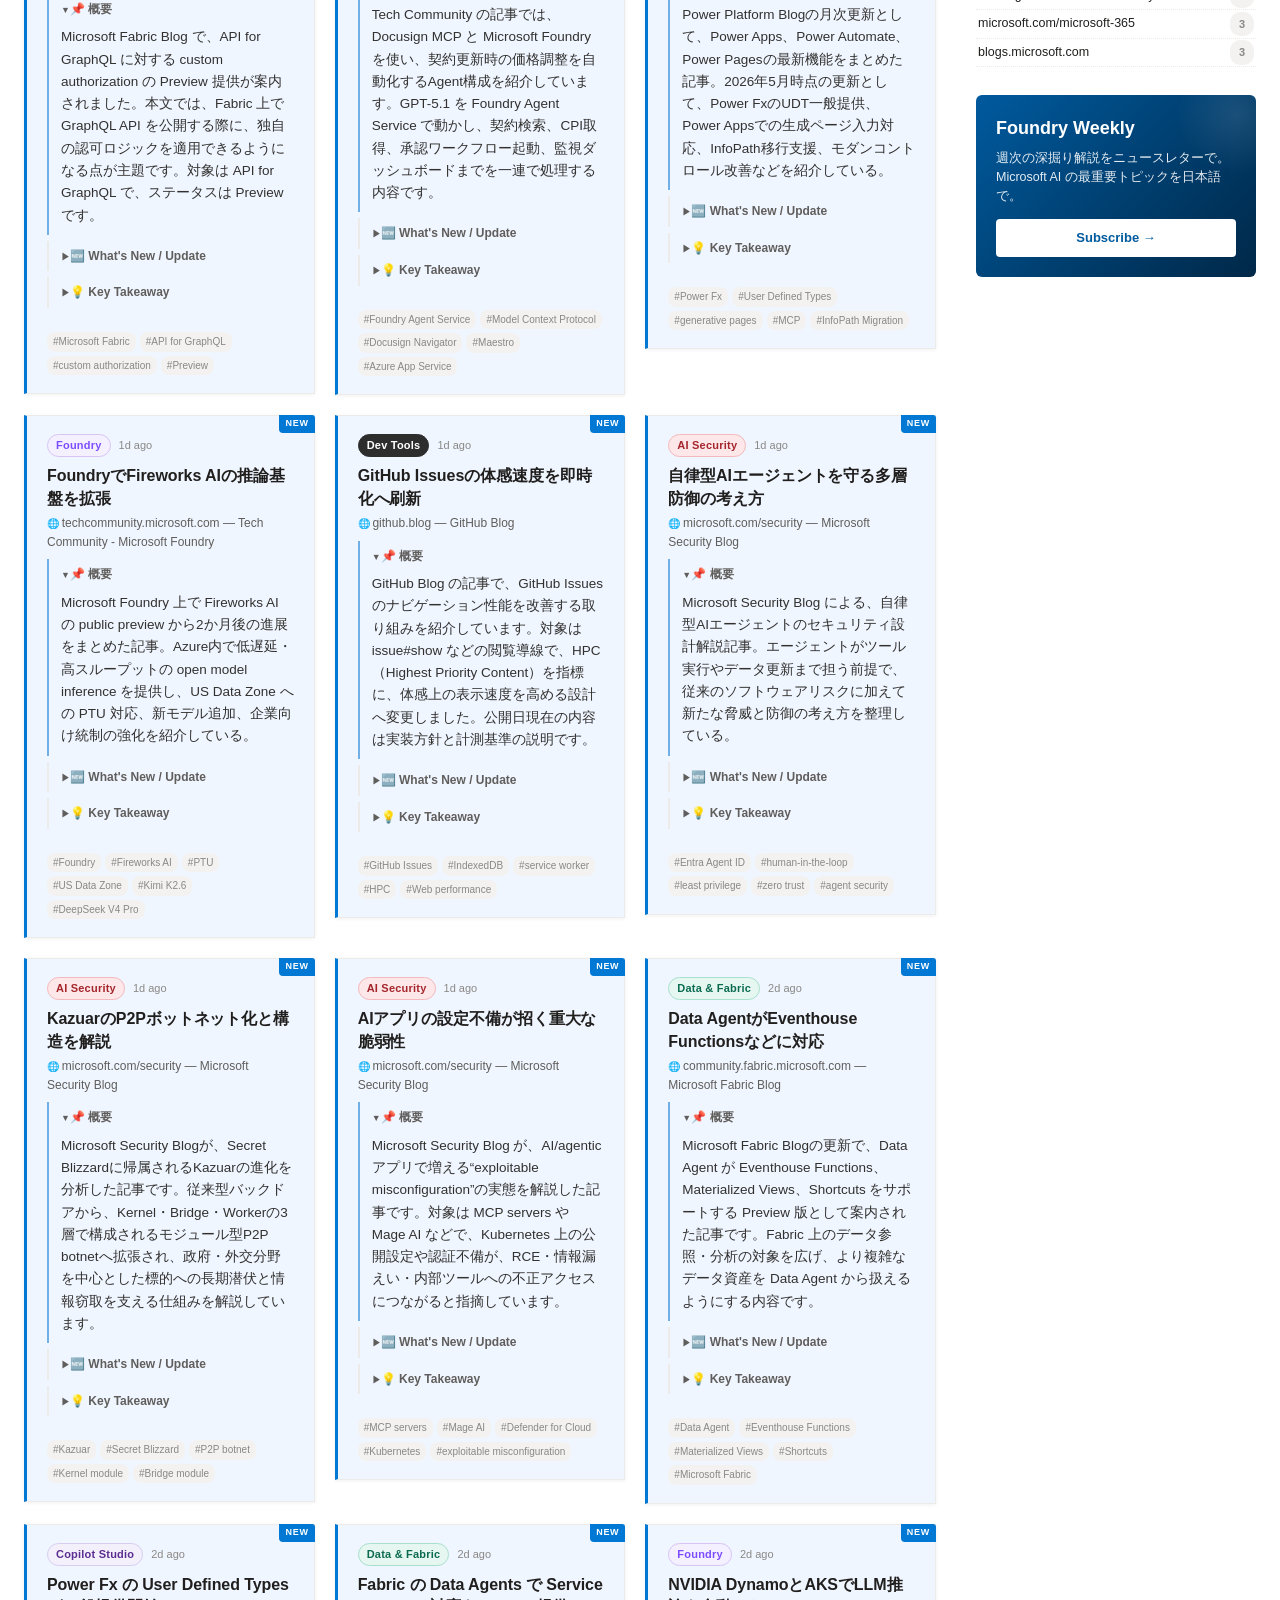
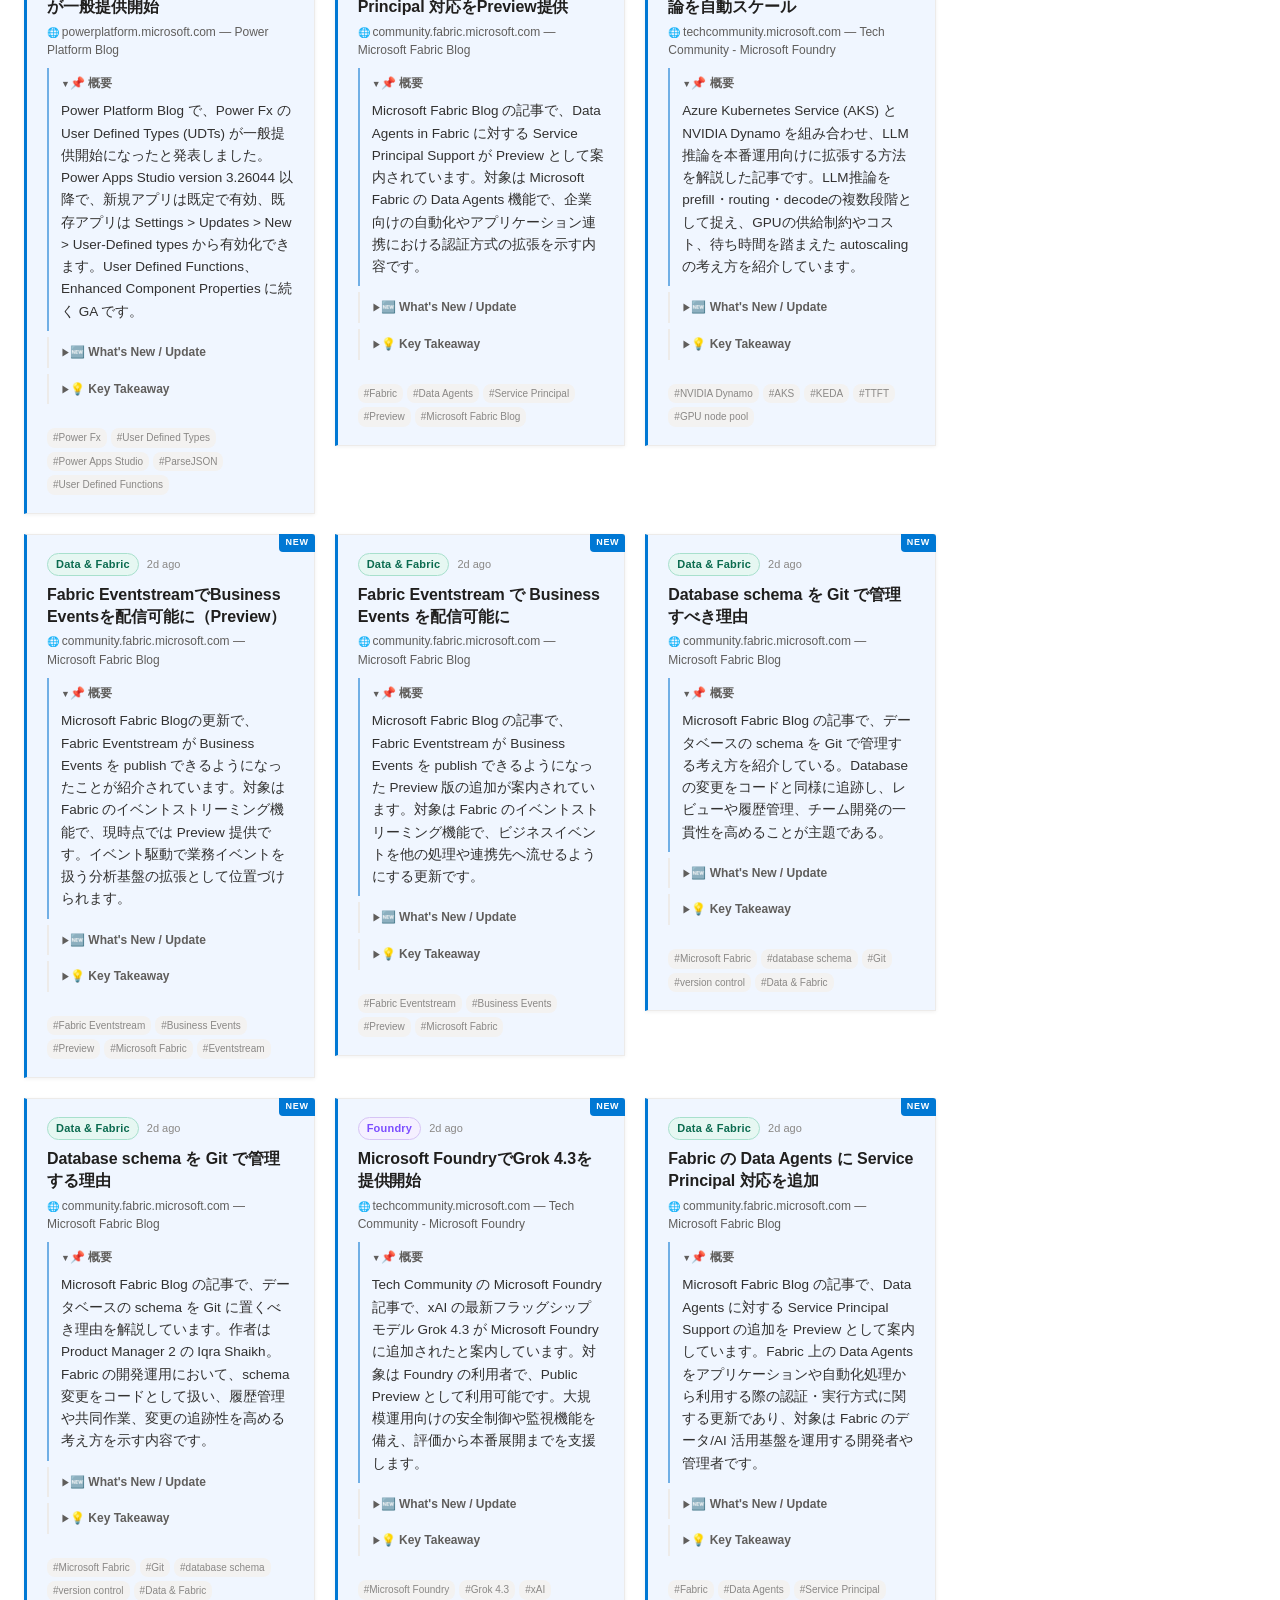
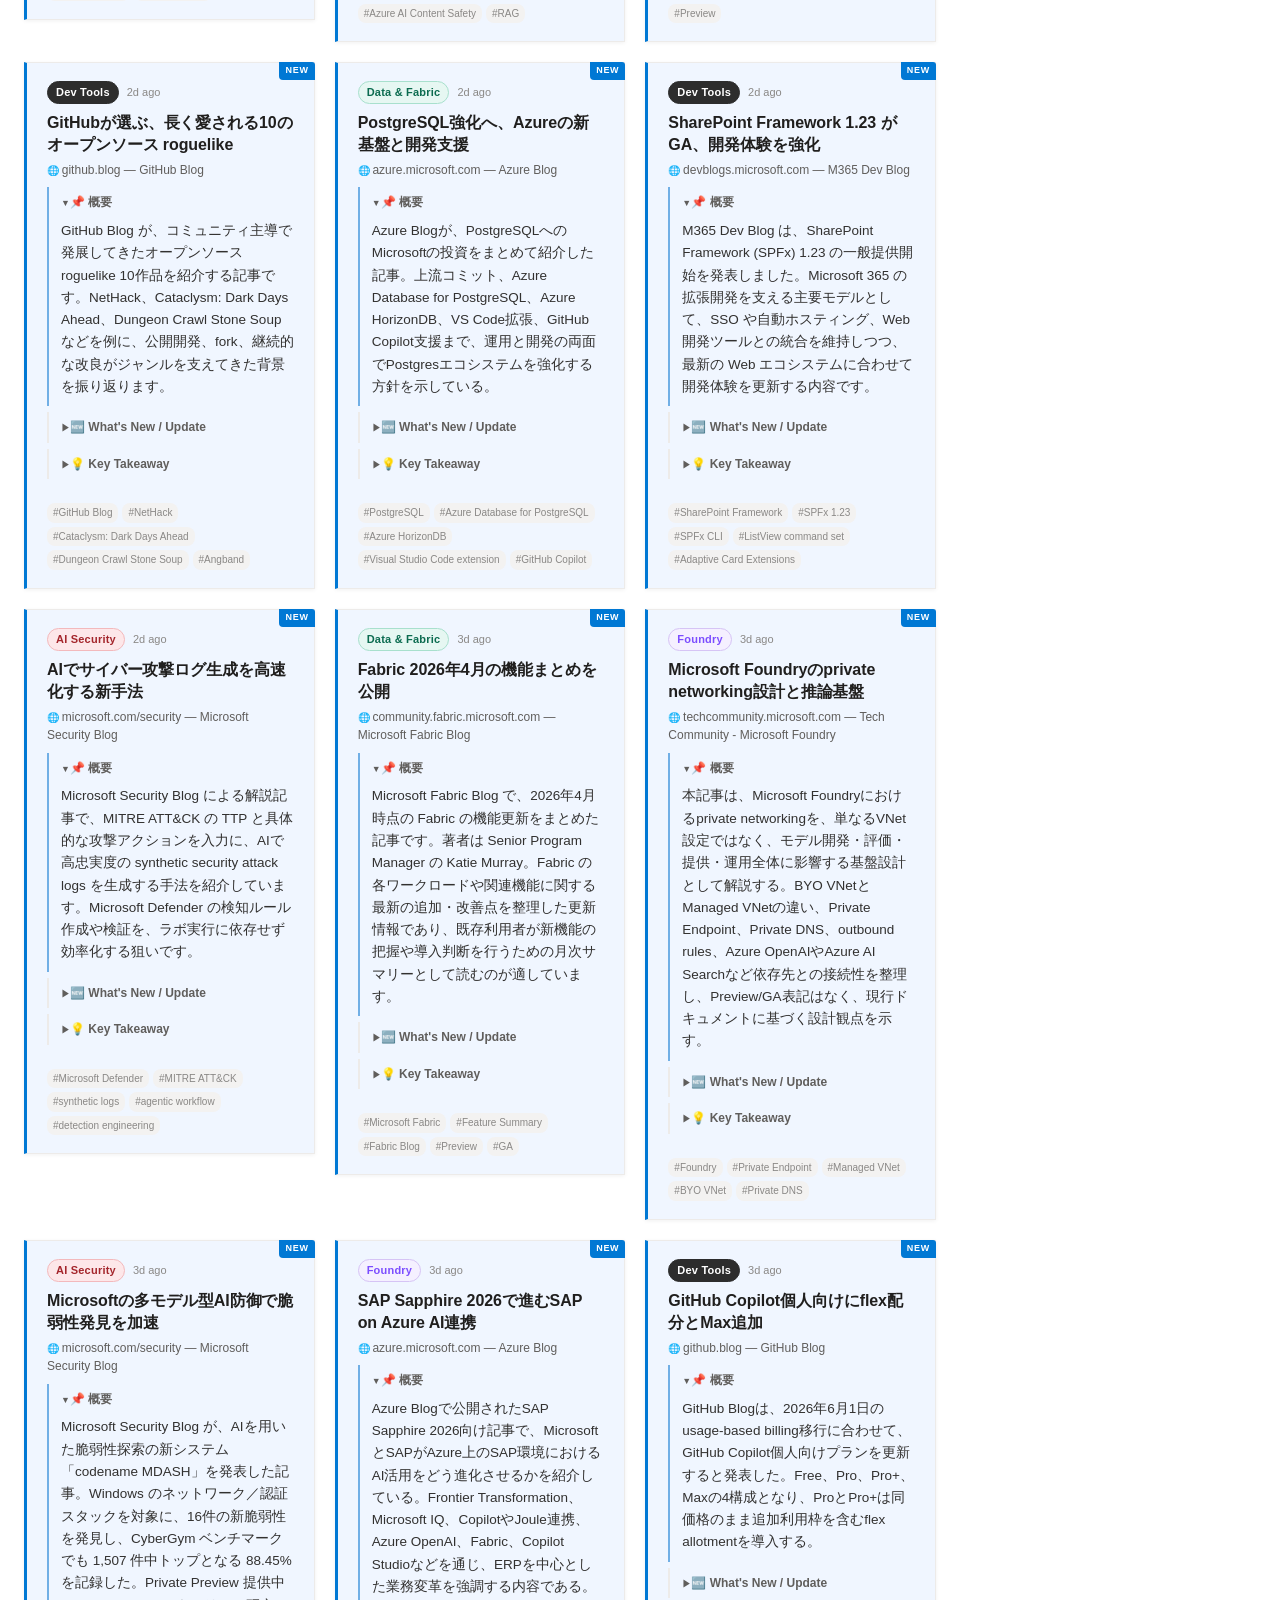
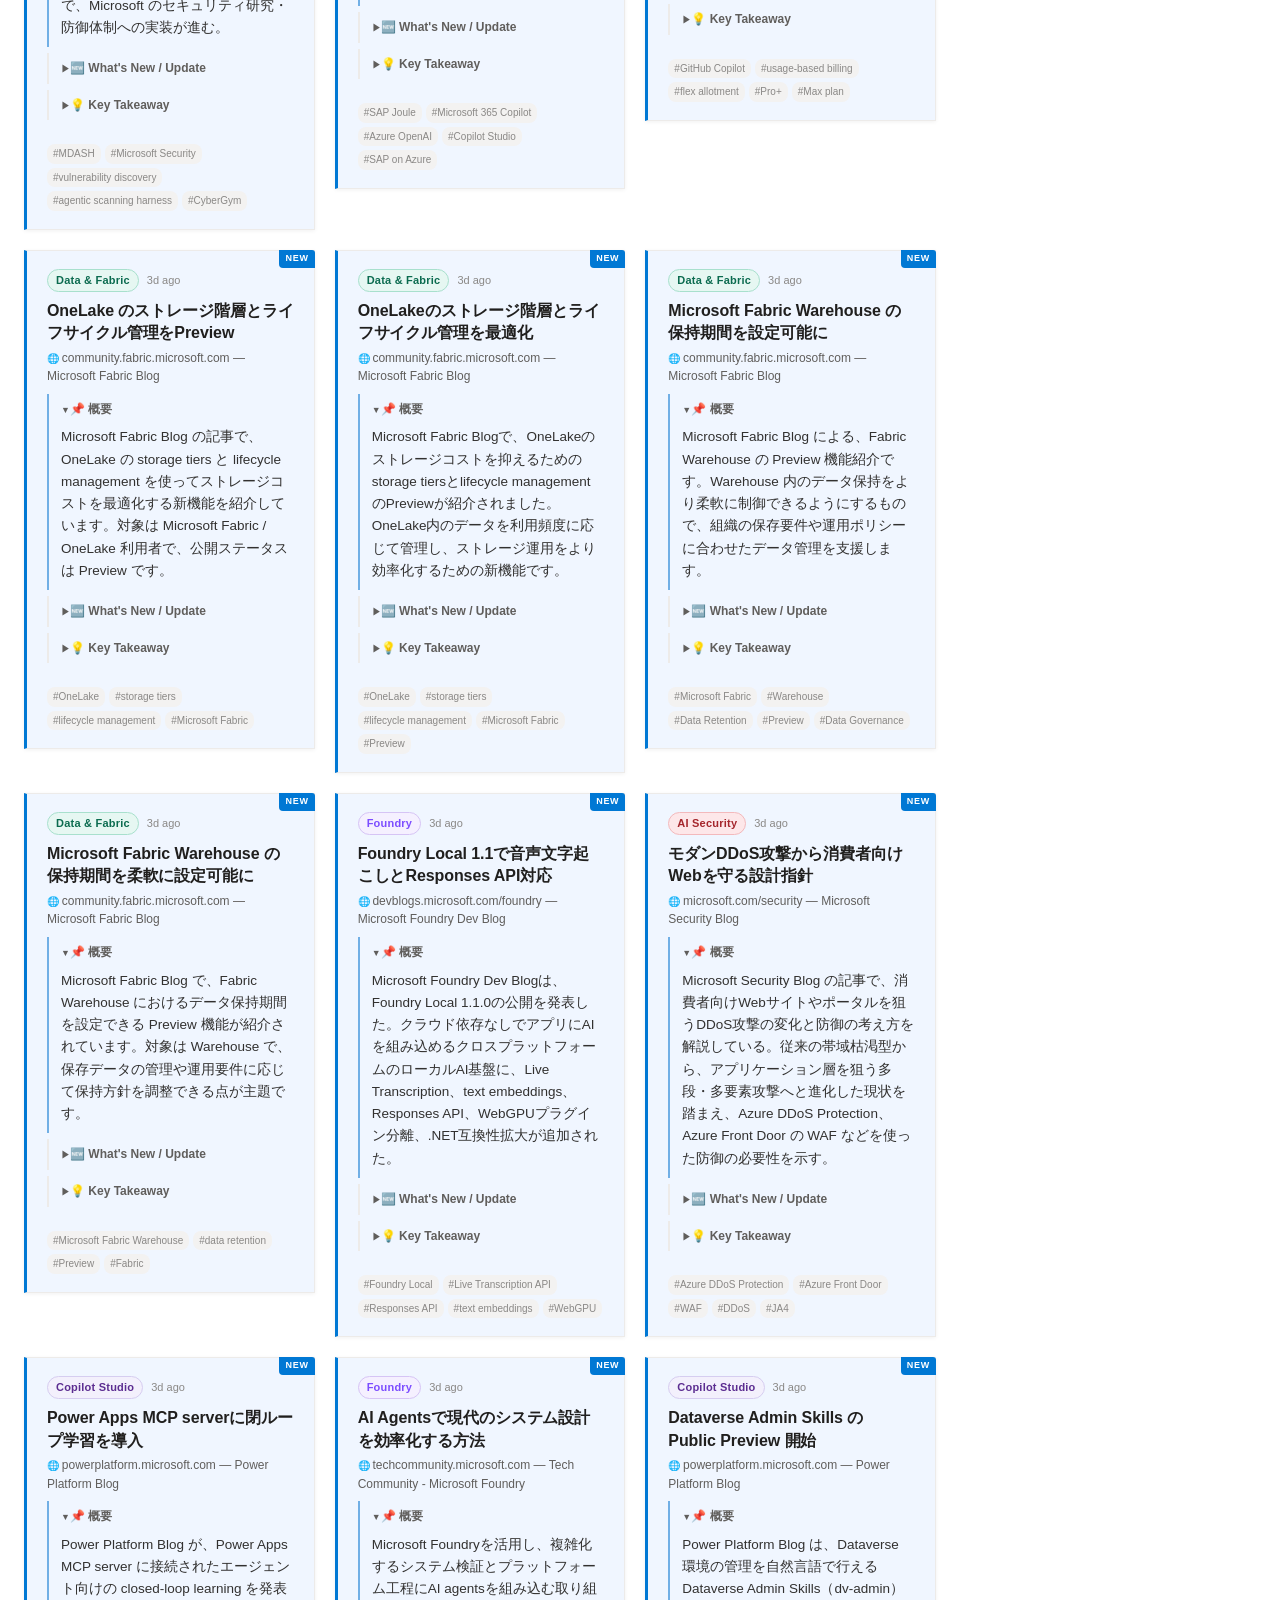
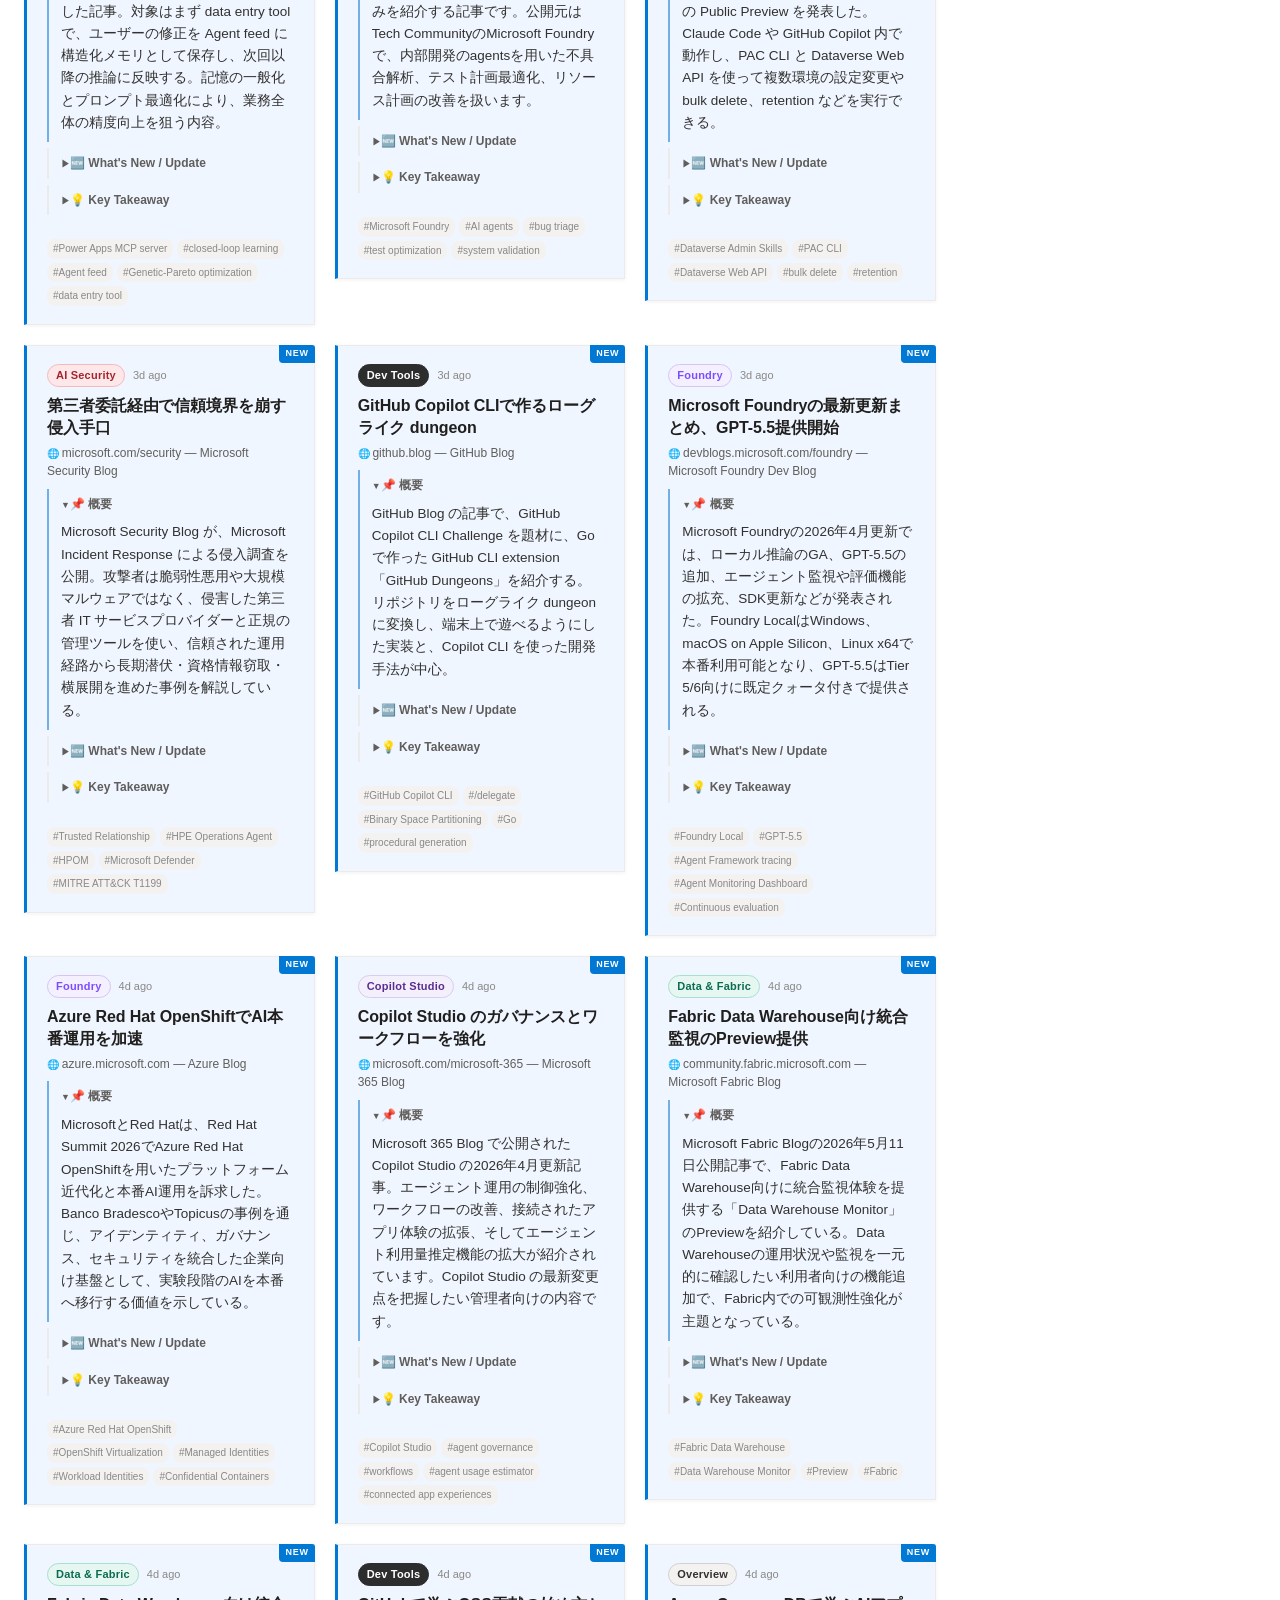
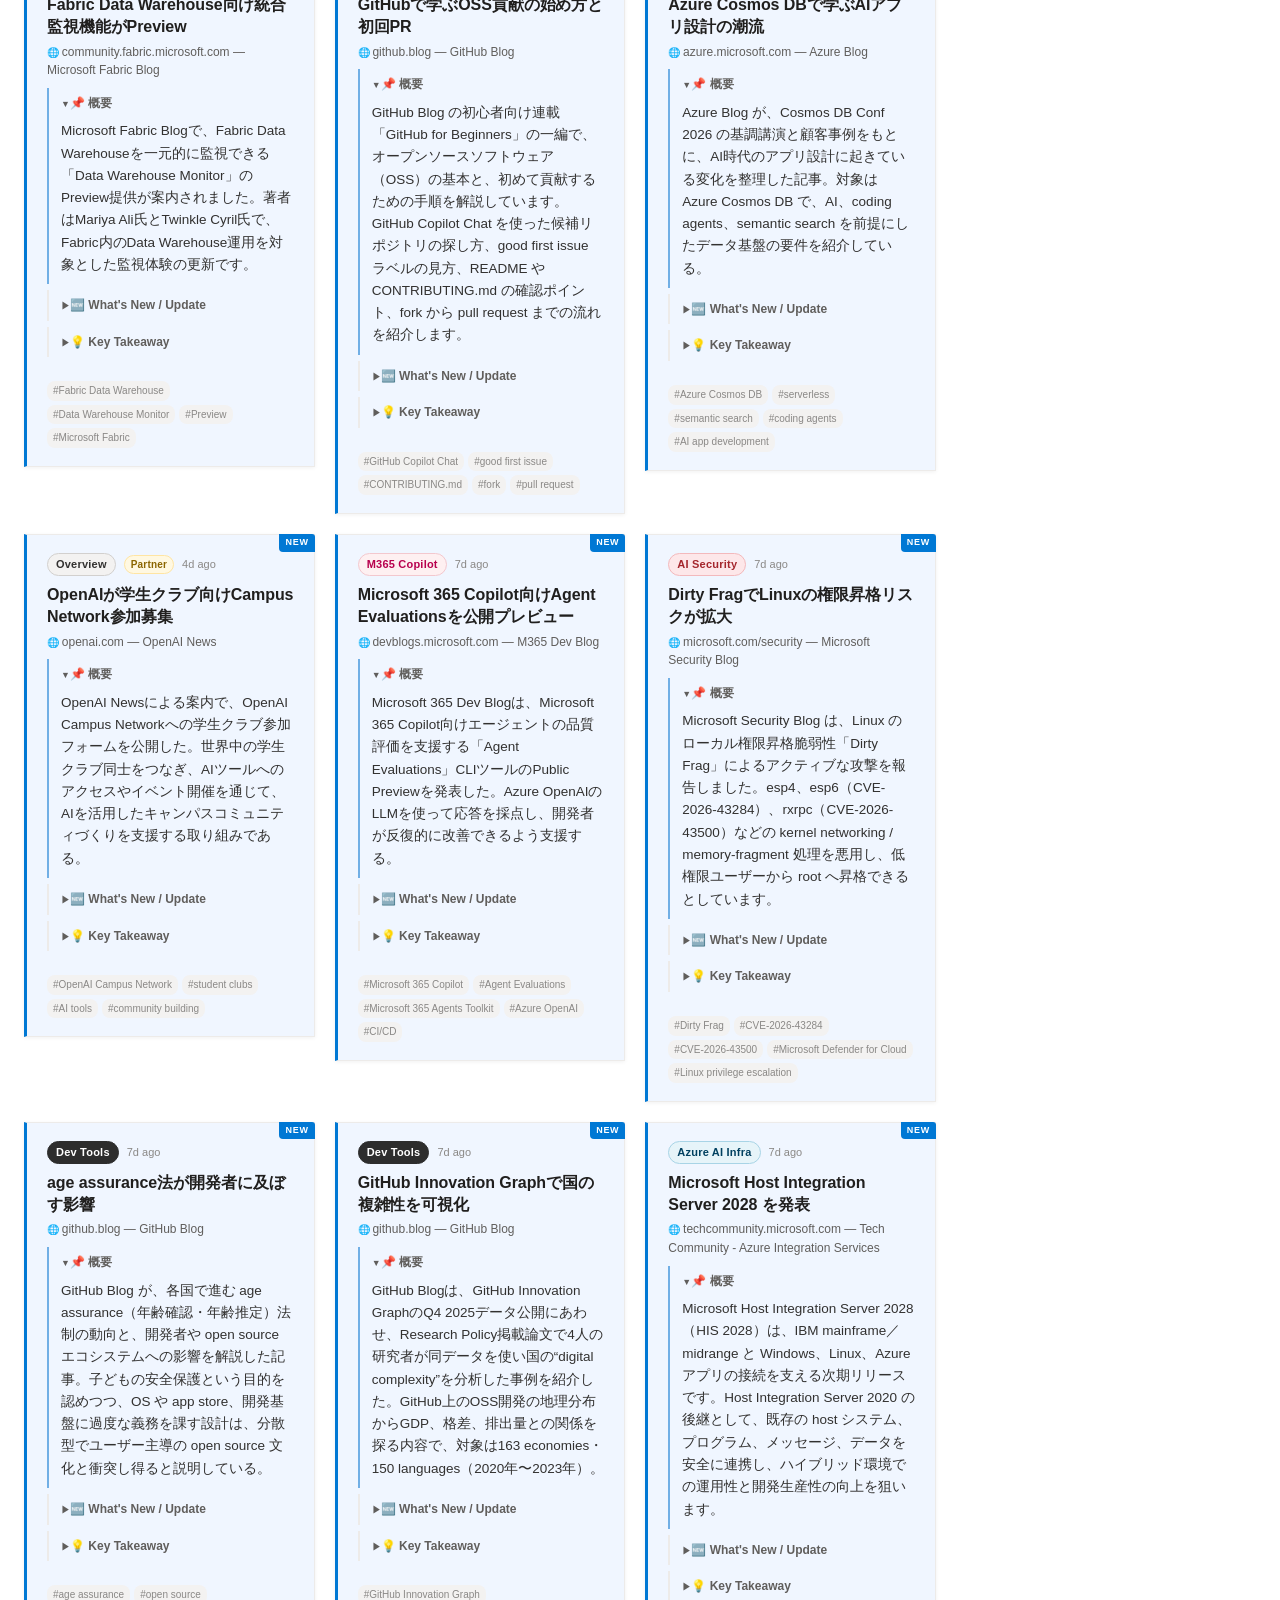
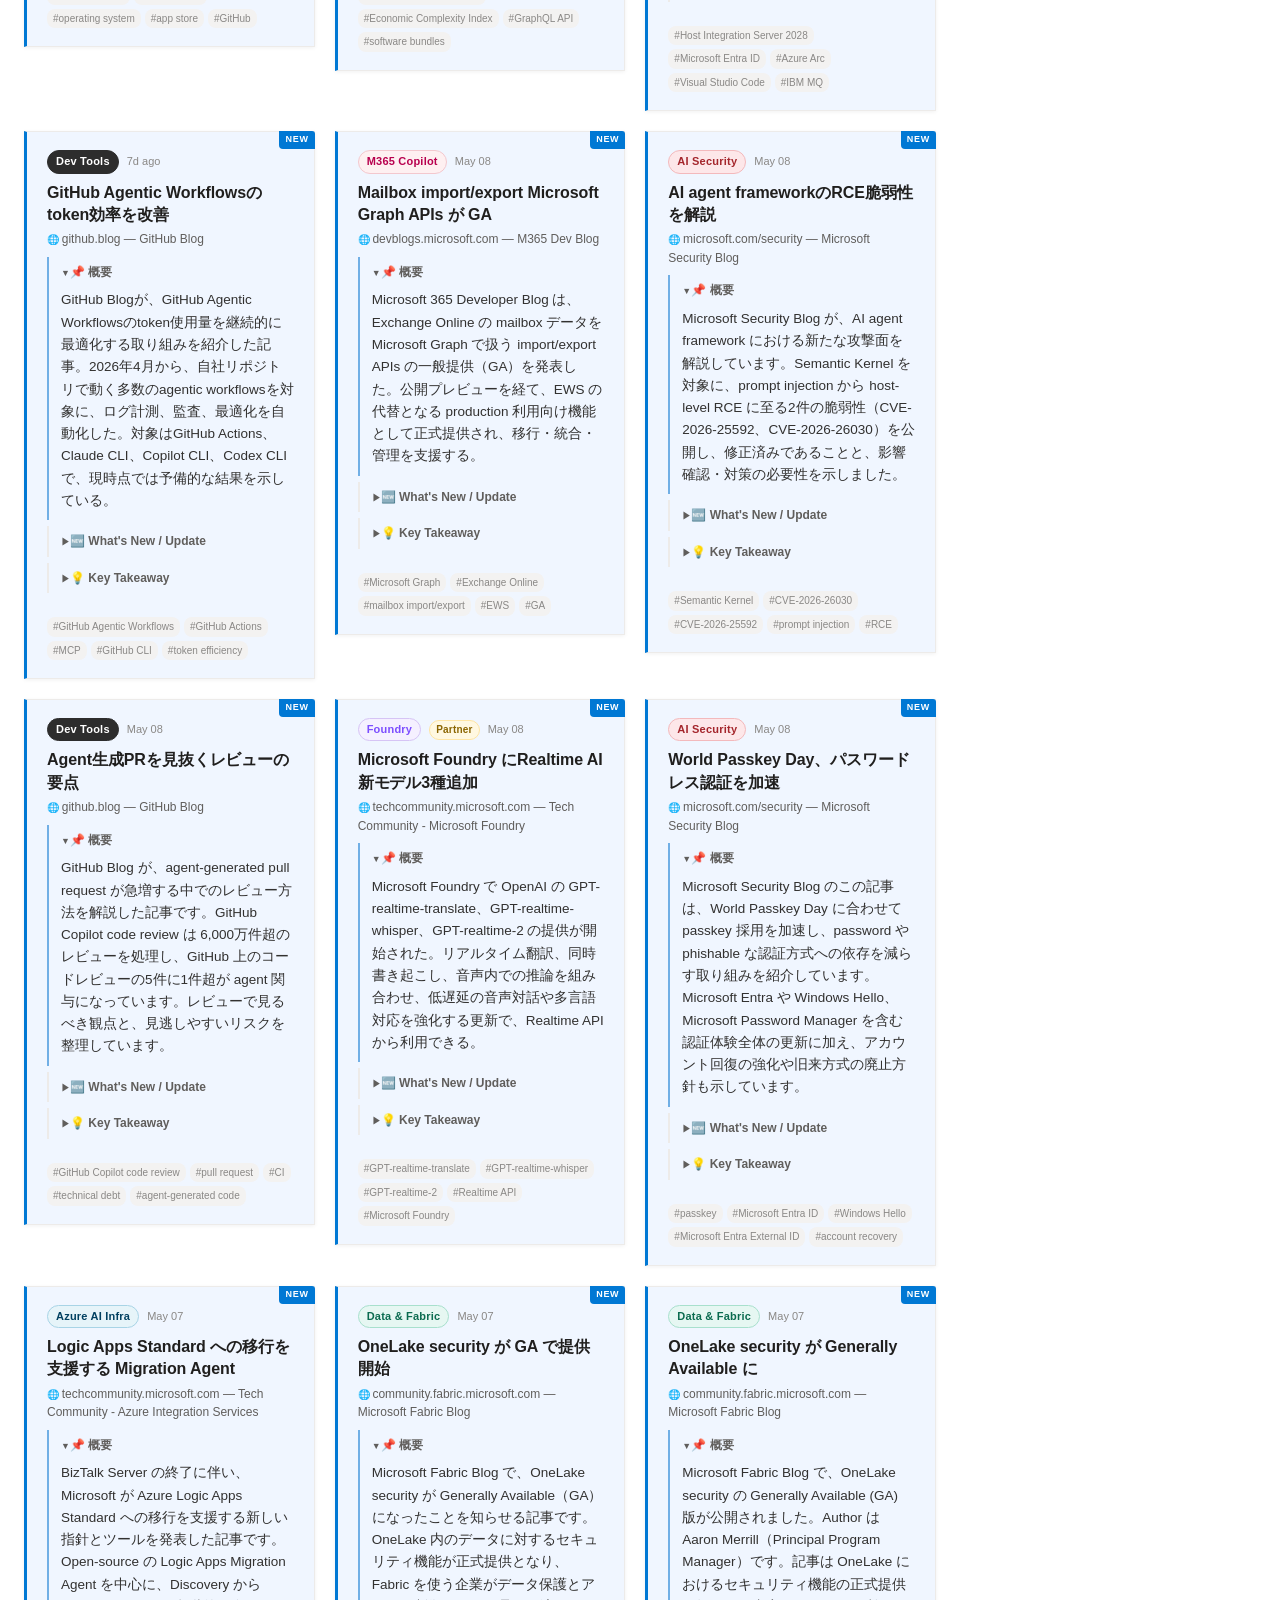
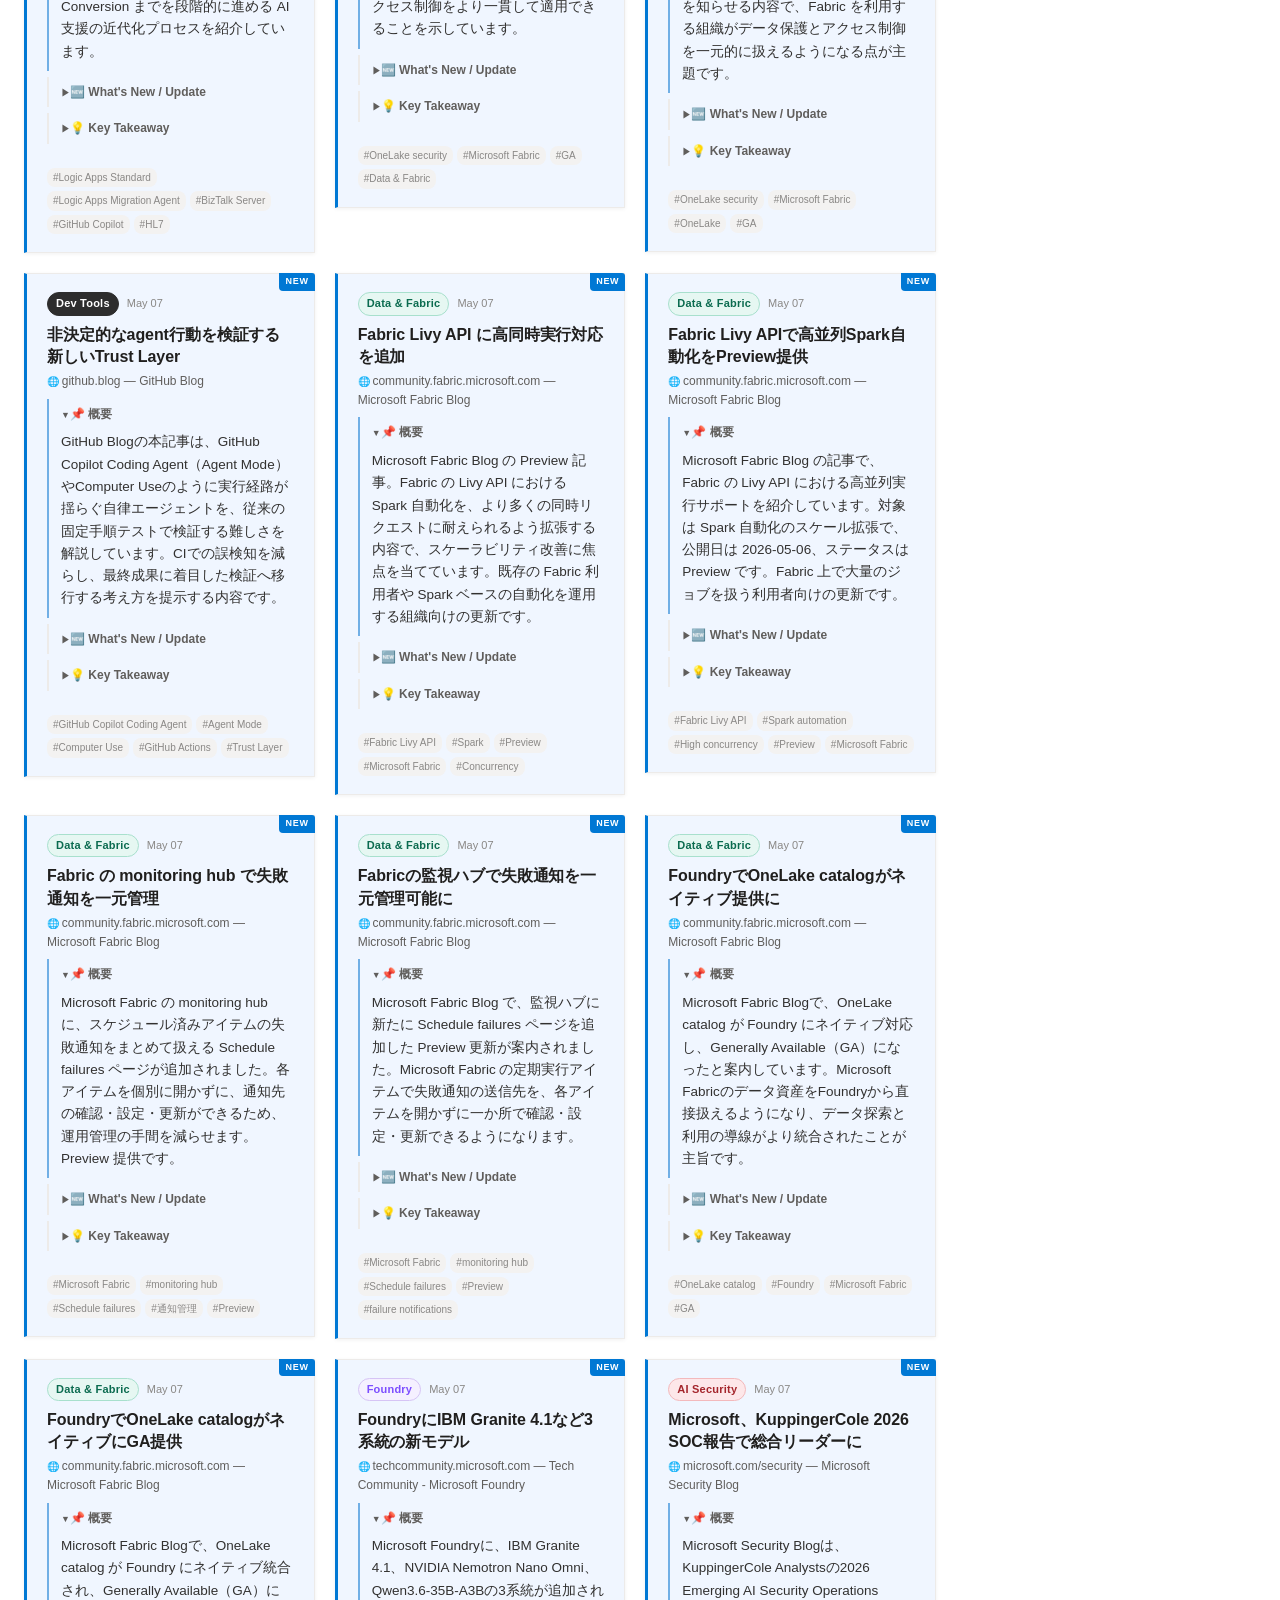
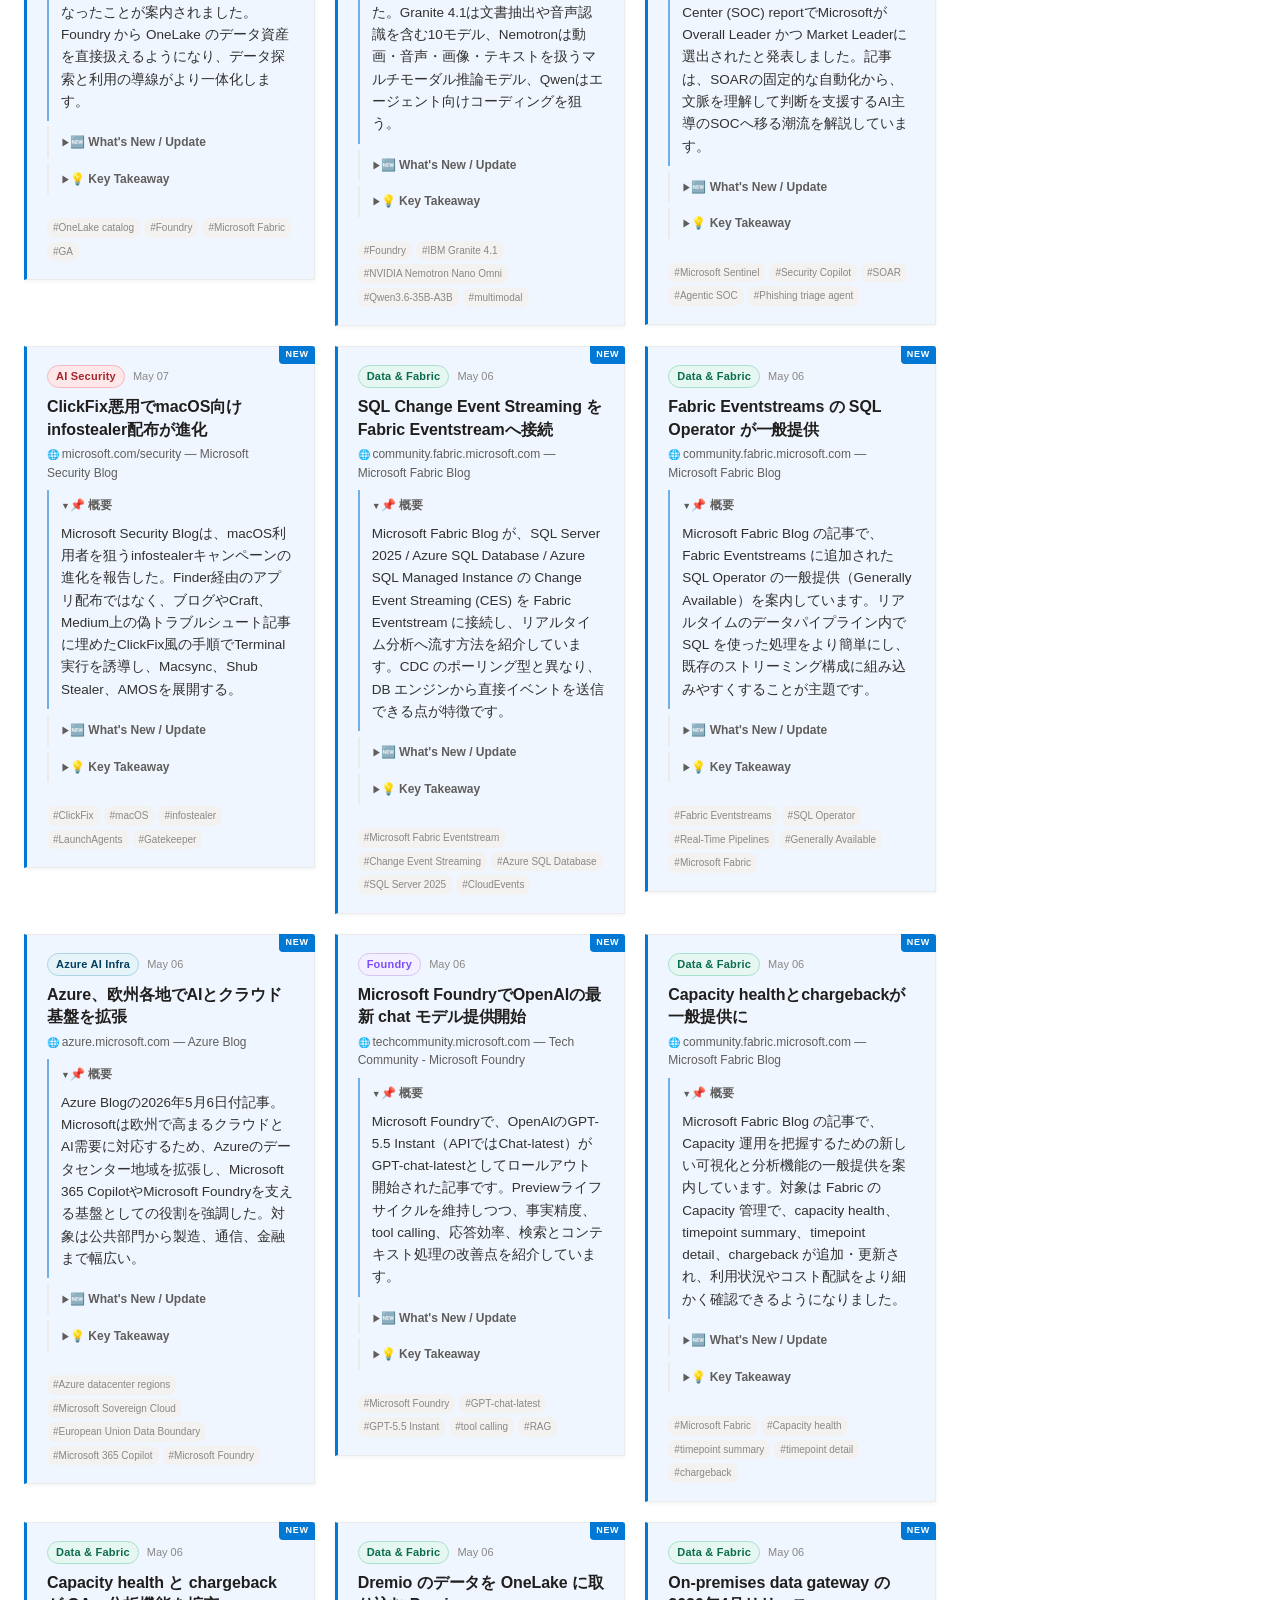
==== commit 782804e7: "🤖 Daily update 2026-05-15 22:51 UTC" ====
--- a/docs/index.html
+++ b/docs/index.html
@@ -51,7 +51,7 @@
       <span><b>219</b> stories today</span>
       <span><b>13</b> sources</span>
       <span><b>219</b> this month</span>
-      <span>Updated <b>06:45 JST</b></span>
+      <span>Updated <b>07:51 JST</b></span>
     </div>
     <div>Curated by GPT-5.4 mini · @daka1</div>
   </div>
@@ -95,7 +95,7 @@
 
   <div class="featured-meta">
     <span>📰 techcommunity.microsoft.com</span>
-    <span>📅 5h ago</span>
+    <span>📅 6h ago</span>
     <span>🏷 Foundry · Azure Monitor · LLM-as-judge · Content Safety · Agentic AI</span>
   </div>
 </article>
@@ -108,7 +108,7 @@
 <article class="story" data-category="Dev Tools" data-tags="GitHub Copilot CLI|Copilot VS Code|accessibility agent|WCAG 2.1 AA|Pull Request" data-url="https://github.blog/ai-and-ml/github-copilot/building-a-general-purpose-accessibility-agent-and-what-we-learned-in-the-process/">
   <div class="story-meta-top">
     <span class="tag cat-dev">Dev Tools</span>
-    <span class="story-time">5h ago</span>
+    <span class="story-time">6h ago</span>
   </div>
   <h3 class="story-headline">
     <a href="https://github.blog/ai-and-ml/github-copilot/building-a-general-purpose-accessibility-agent-and-what-we-learned-in-the-process/" target="_blank" rel="noopener">GitHubがアクセシビリティAgentを試験導入</a>
@@ -137,7 +137,7 @@
 </article><article class="story" data-category="Dev Tools" data-tags="bug bounty|shared responsibility|AI-assisted security research|proof of concept|HackerOne" data-url="https://github.blog/security/raising-the-bar-quality-shared-responsibility-and-the-future-of-githubs-bug-bounty-program/">
   <div class="story-meta-top">
     <span class="tag cat-dev">Dev Tools</span>
-    <span class="story-time">7h ago</span>
+    <span class="story-time">8h ago</span>
   </div>
   <h3 class="story-headline">
     <a href="https://github.blog/security/raising-the-bar-quality-shared-responsibility-and-the-future-of-githubs-bug-bounty-program/" target="_blank" rel="noopener">GitHub bug bountyの基準強化とAI活用の考え方</a>
@@ -166,7 +166,7 @@
 </article><article class="story" data-category="Dev Tools" data-tags="GitHub Pages|Copilot coding agent|audit log|code search|availability report" data-url="https://github.blog/news-insights/company-news/github-availability-report-april-2026/">
   <div class="story-meta-top">
     <span class="tag cat-dev">Dev Tools</span>
-    <span class="story-time">23h ago</span>
+    <span class="story-time">1d ago</span>
   </div>
   <h3 class="story-headline">
     <a href="https://github.blog/news-insights/company-news/github-availability-report-april-2026/" target="_blank" rel="noopener">GitHubの2026年4月障害レポートを公開</a>
@@ -833,7 +833,7 @@
 </article><article class="story" data-category="Data &amp; Fabric" data-tags="Microsoft Fabric|Feature Summary|Fabric Blog|Preview|GA" data-url="https://community.fabric.microsoft.com/t5/Fabric-Updates-Blog/Fabric-April-2026-Feature-Summary/ba-p/5176490">
   <div class="story-meta-top">
     <span class="tag cat-data">Data &amp; Fabric</span>
-    <span class="story-time">2d ago</span>
+    <span class="story-time">3d ago</span>
   </div>
   <h3 class="story-headline">
     <a href="https://community.fabric.microsoft.com/t5/Fabric-Updates-Blog/Fabric-April-2026-Feature-Summary/ba-p/5176490" target="_blank" rel="noopener">Fabric 2026年4月の機能まとめを公開</a>
@@ -862,7 +862,7 @@
 </article><article class="story" data-category="Foundry" data-tags="Foundry|Private Endpoint|Managed VNet|BYO VNet|Private DNS" data-url="https://techcommunity.microsoft.com/t5/microsoft-foundry-blog/private-networking-and-inference-in-microsoft-foundry/ba-p/4513822">
   <div class="story-meta-top">
     <span class="tag cat-foundry">Foundry</span>
-    <span class="story-time">2d ago</span>
+    <span class="story-time">3d ago</span>
   </div>
   <h3 class="story-headline">
     <a href="https://techcommunity.microsoft.com/t5/microsoft-foundry-blog/private-networking-and-inference-in-microsoft-foundry/ba-p/4513822" target="_blank" rel="noopener">Microsoft Foundryのprivate networking設計と推論基盤</a>
@@ -891,7 +891,7 @@
 </article><article class="story" data-category="AI Security" data-tags="MDASH|Microsoft Security|vulnerability discovery|agentic scanning harness|CyberGym" data-url="https://www.microsoft.com/en-us/security/blog/2026/05/12/defense-at-ai-speed-microsofts-new-multi-model-agentic-security-system-tops-leading-industry-benchmark/">
   <div class="story-meta-top">
     <span class="tag cat-security">AI Security</span>
-    <span class="story-time">2d ago</span>
+    <span class="story-time">3d ago</span>
   </div>
   <h3 class="story-headline">
     <a href="https://www.microsoft.com/en-us/security/blog/2026/05/12/defense-at-ai-speed-microsofts-new-multi-model-agentic-security-system-tops-leading-industry-benchmark/" target="_blank" rel="noopener">Microsoftの多モデル型AI防御で脆弱性発見を加速</a>
@@ -4686,7 +4686,7 @@
   <div class="story-meta-top">
     <span class="tag cat-openai">OpenAI</span>
     <span class="tag partner">Partner</span>
-    <span class="story-time">21h ago</span>
+    <span class="story-time">22h ago</span>
   </div>
   <h3 class="story-headline">
     <a href="https://openai.com/index/building-codex-windows-sandbox" target="_blank" rel="noopener">Windows版Codexを安全に動かすサンドボックス設計</a>
@@ -4716,7 +4716,7 @@
   <div class="story-meta-top">
     <span class="tag cat-openai">OpenAI</span>
     <span class="tag partner">Partner</span>
-    <span class="story-time">21h ago</span>
+    <span class="story-time">22h ago</span>
   </div>
   <h3 class="story-headline">
     <a href="https://openai.com/index/personal-finance-chatgpt" target="_blank" rel="noopener">ChatGPTで個人向け資産管理体験をPreview</a>
@@ -5985,7 +5985,7 @@
   <div class="story-meta-top">
     <span class="tag cat-anthropic">Anthropic</span>
     <span class="tag partner">Partner</span>
-    <span class="story-time">20h ago</span>
+    <span class="story-time">21h ago</span>
   </div>
   <h3 class="story-headline">
     <a href="https://www.anthropic.com/news/pwc-expanded-partnership" target="_blank" rel="noopener">PwCがClaude導入を拡大し業務変革を加速</a>
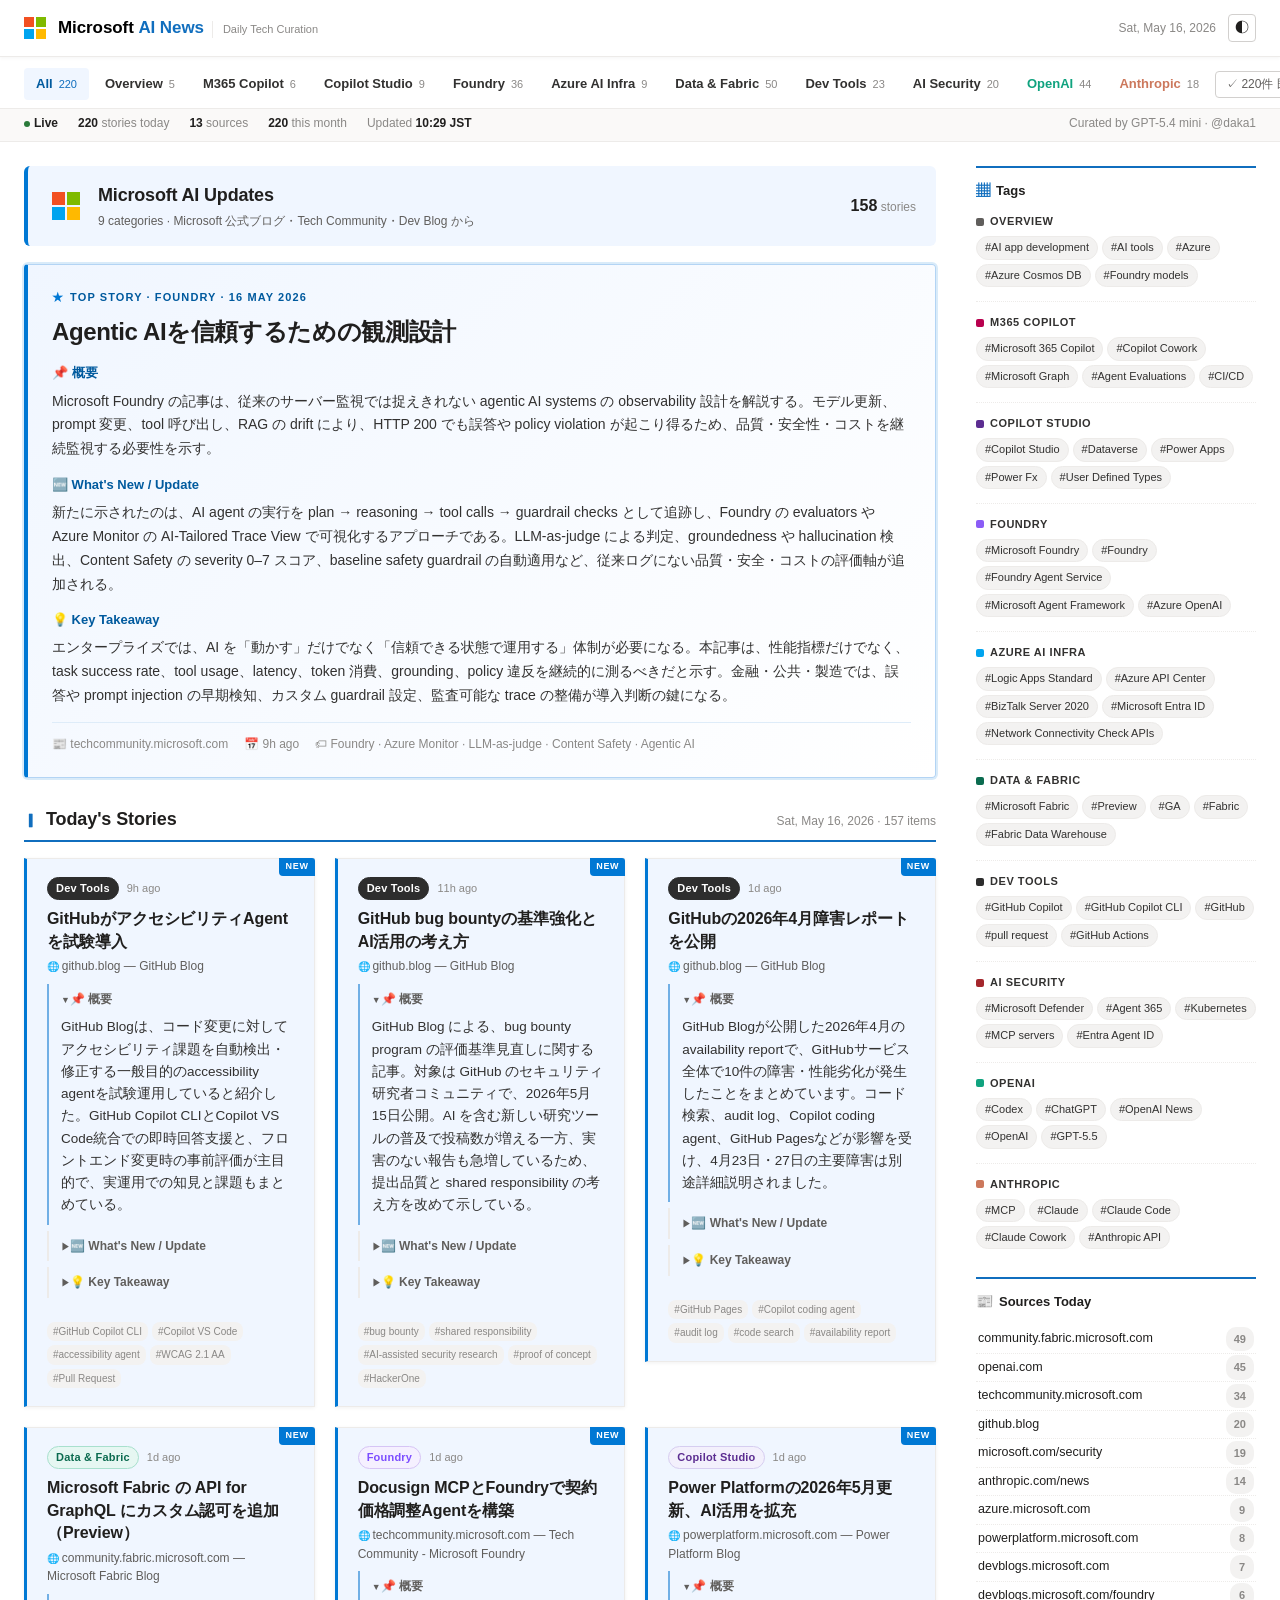
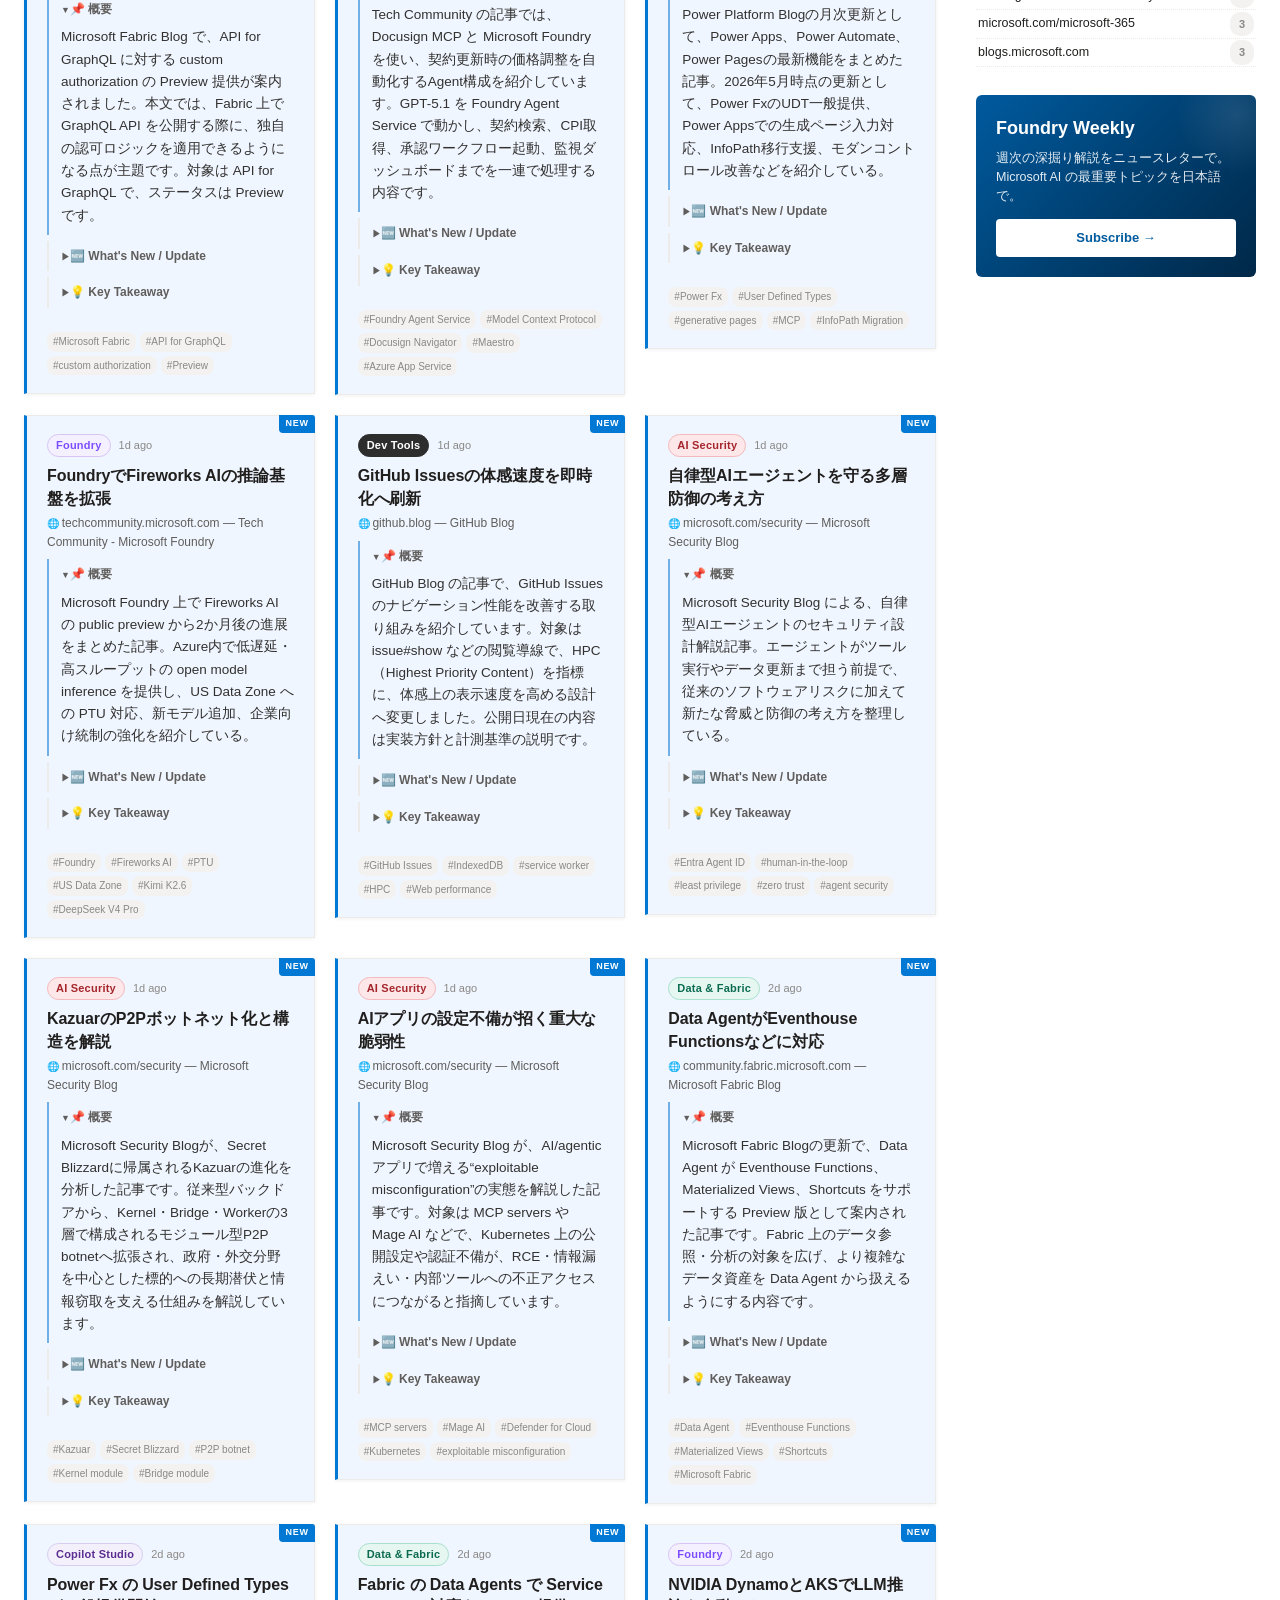
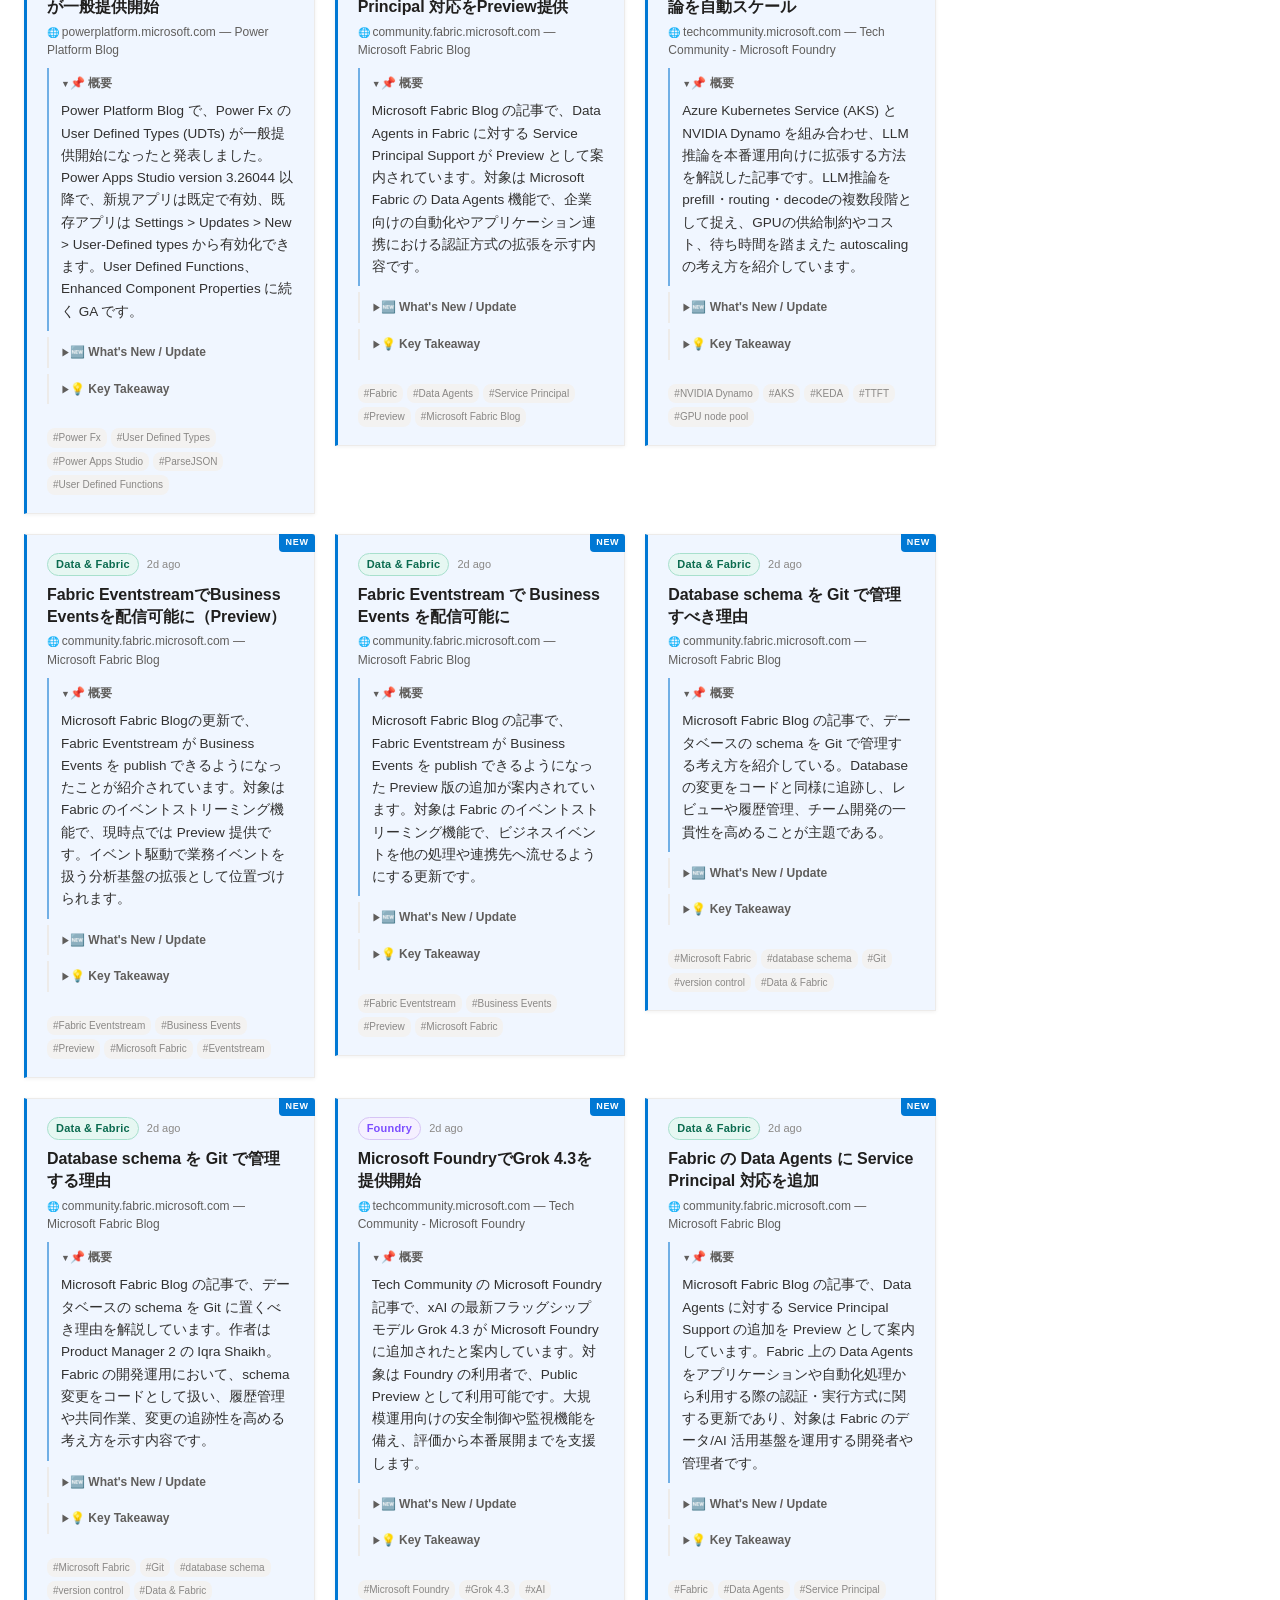
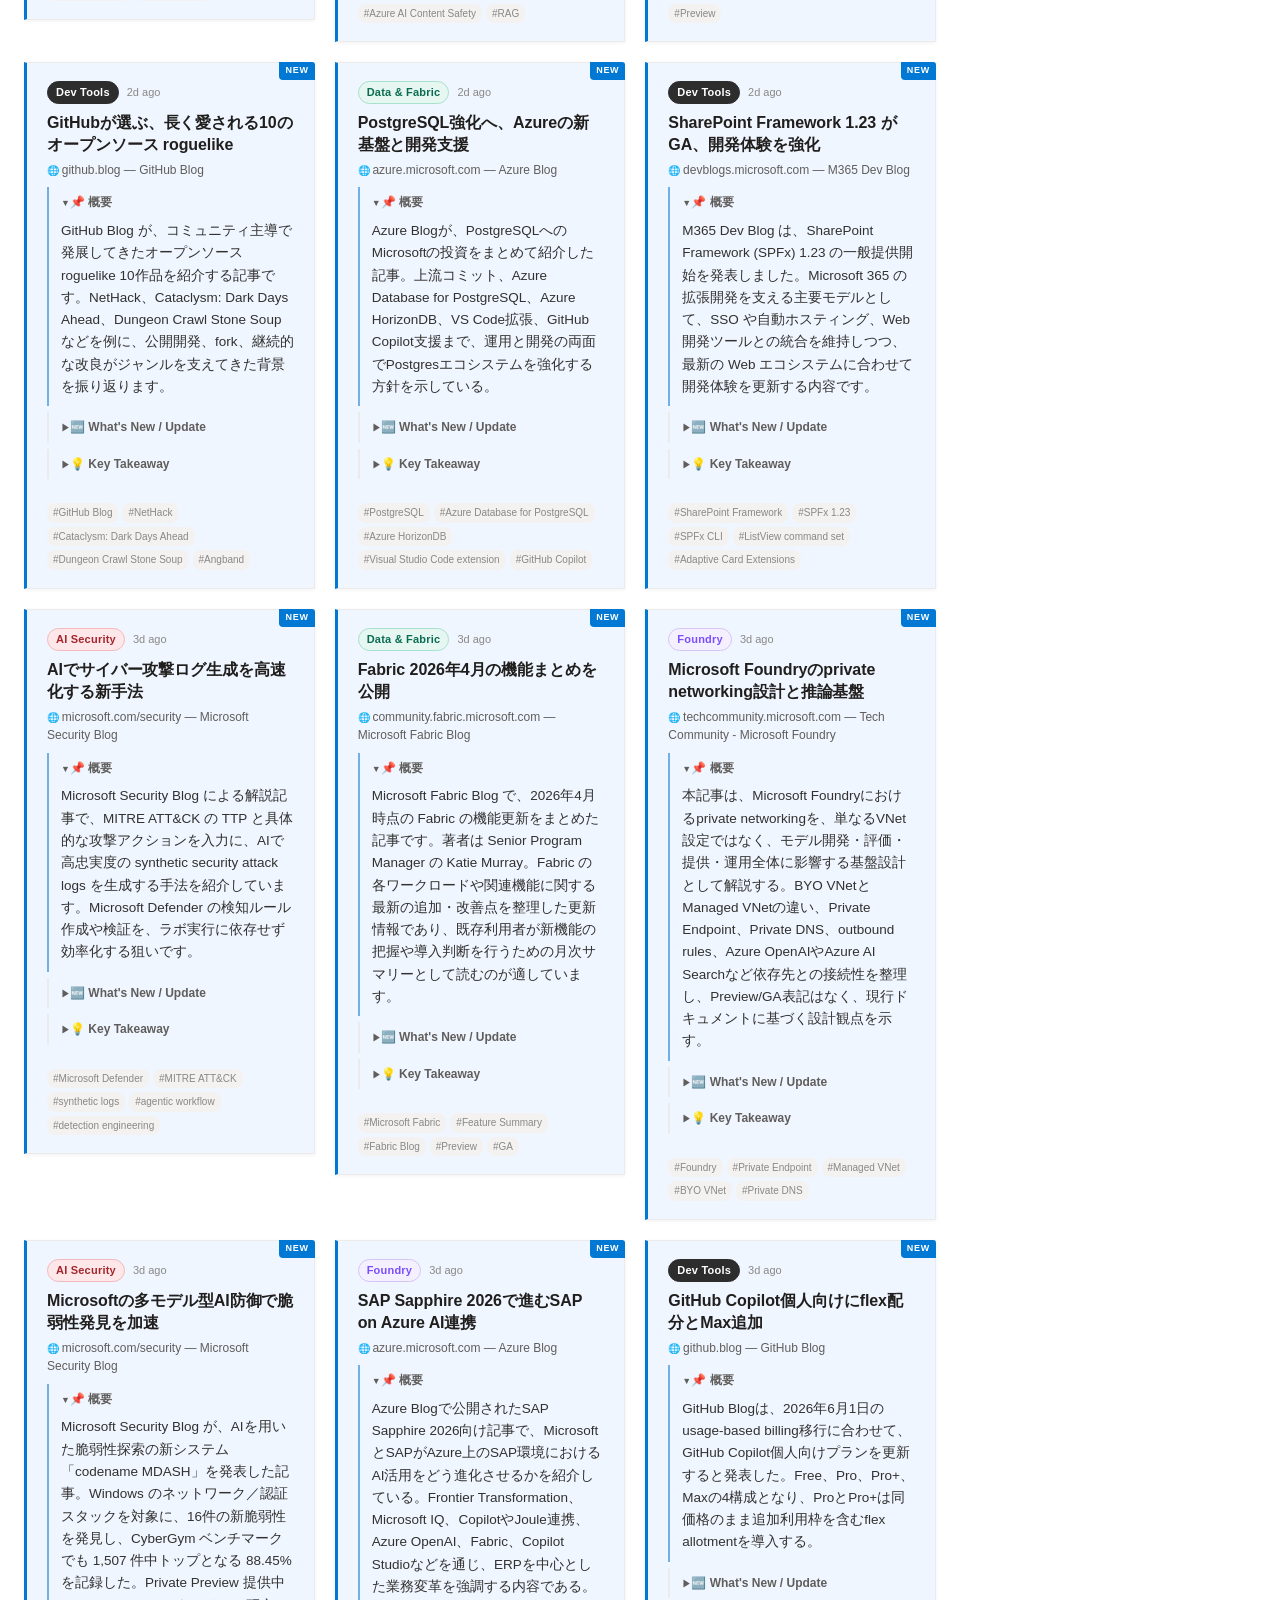
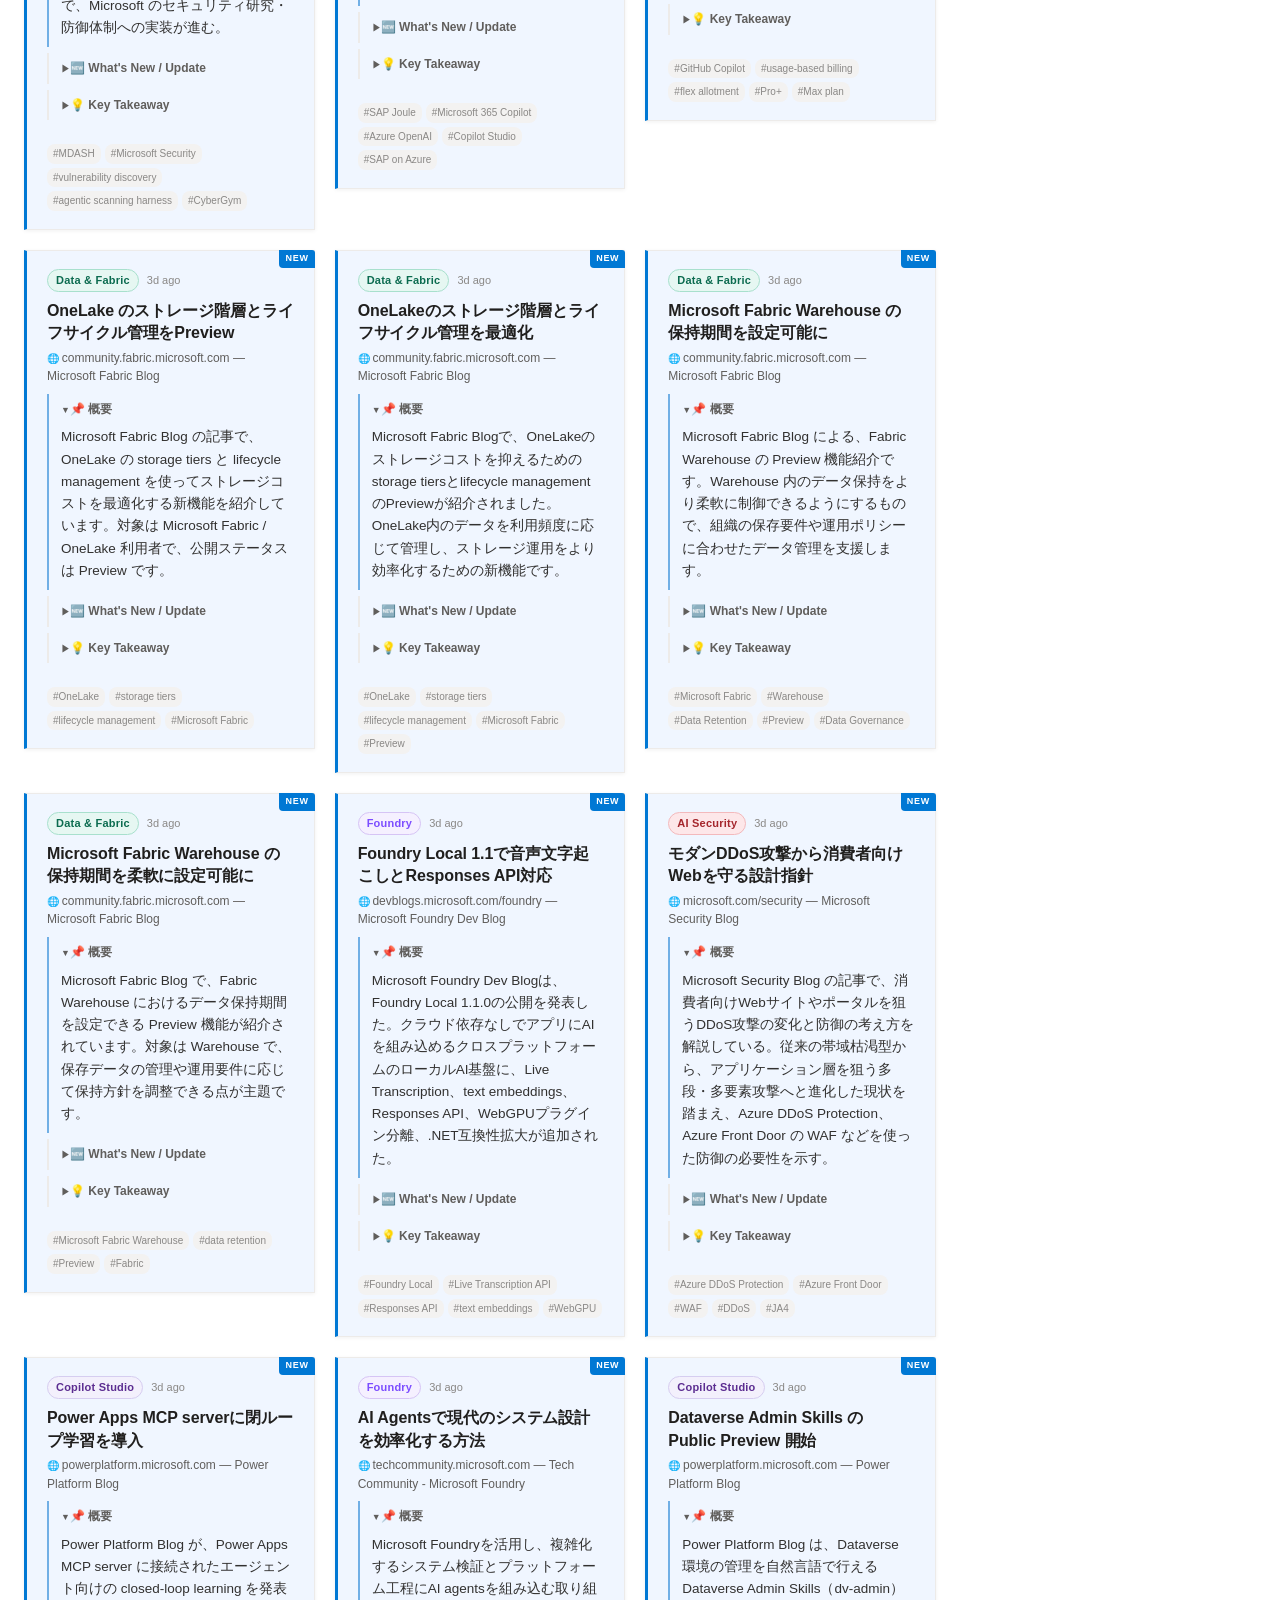
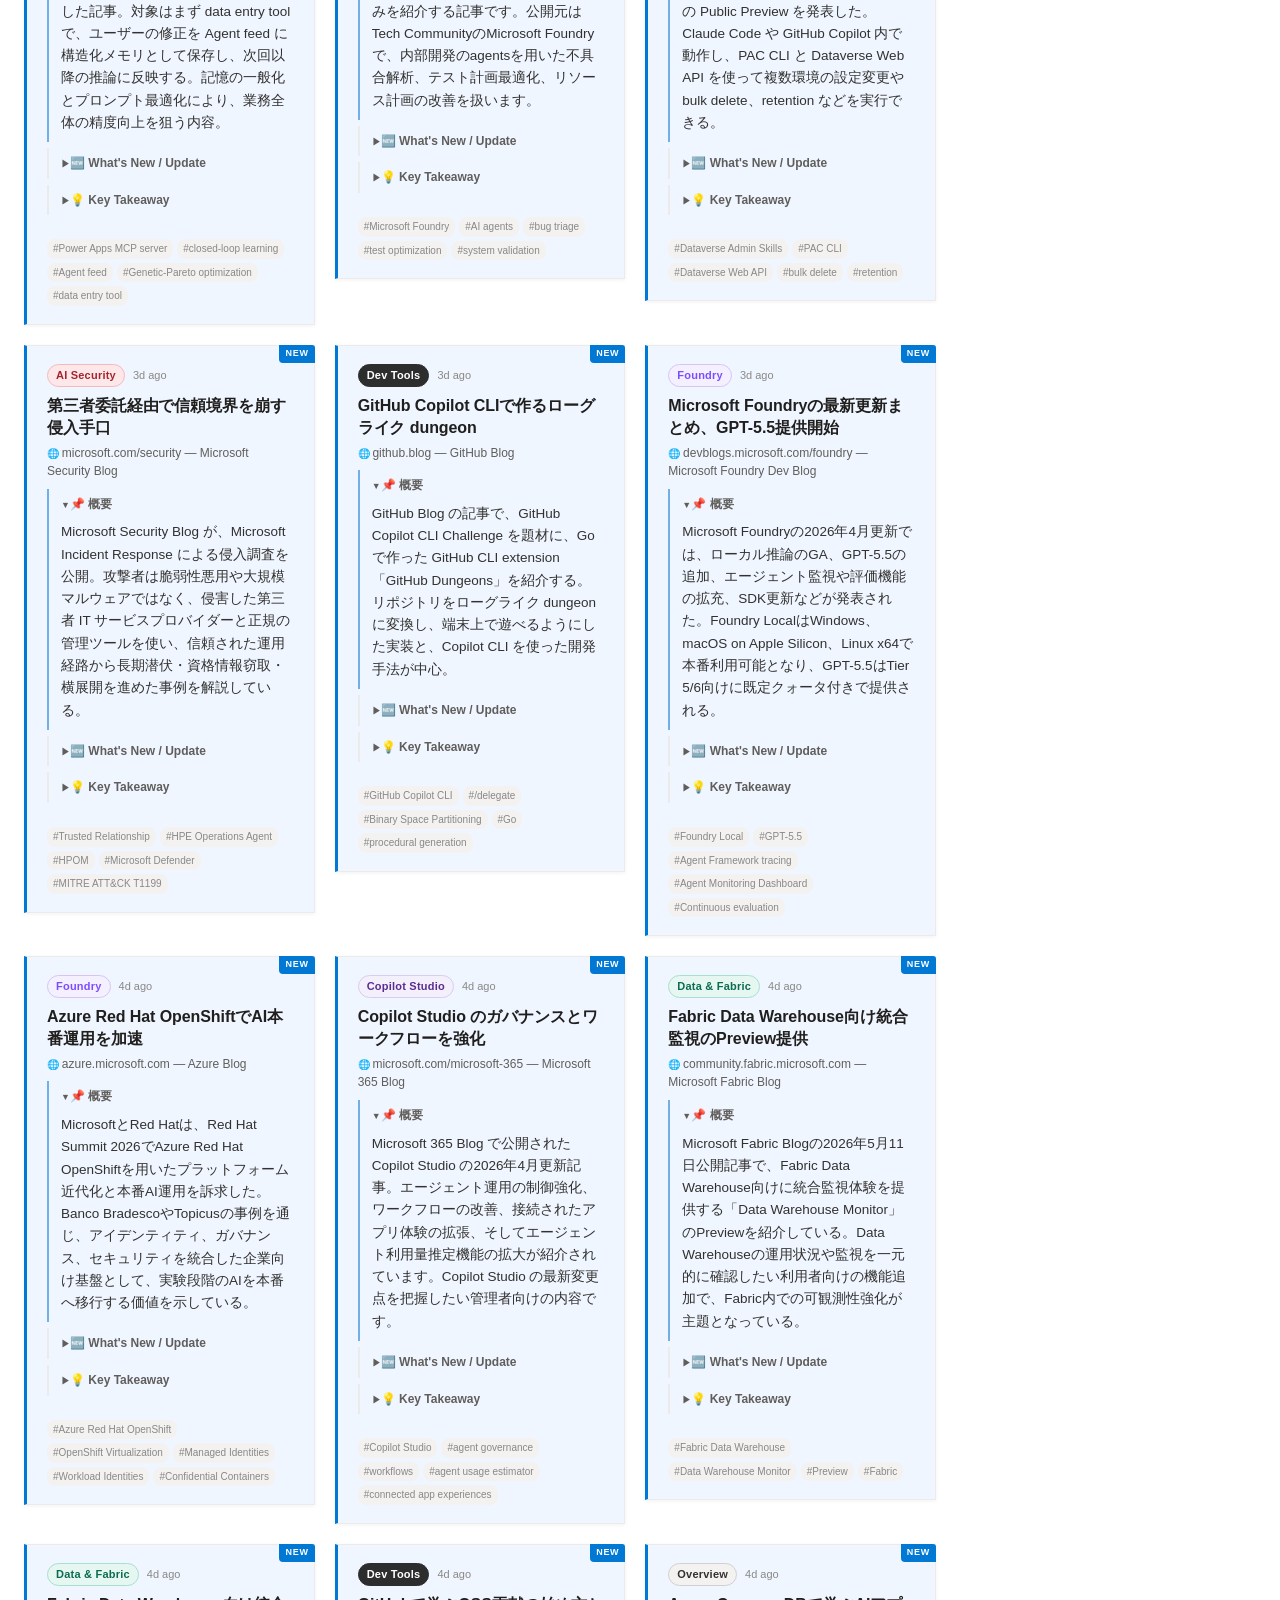
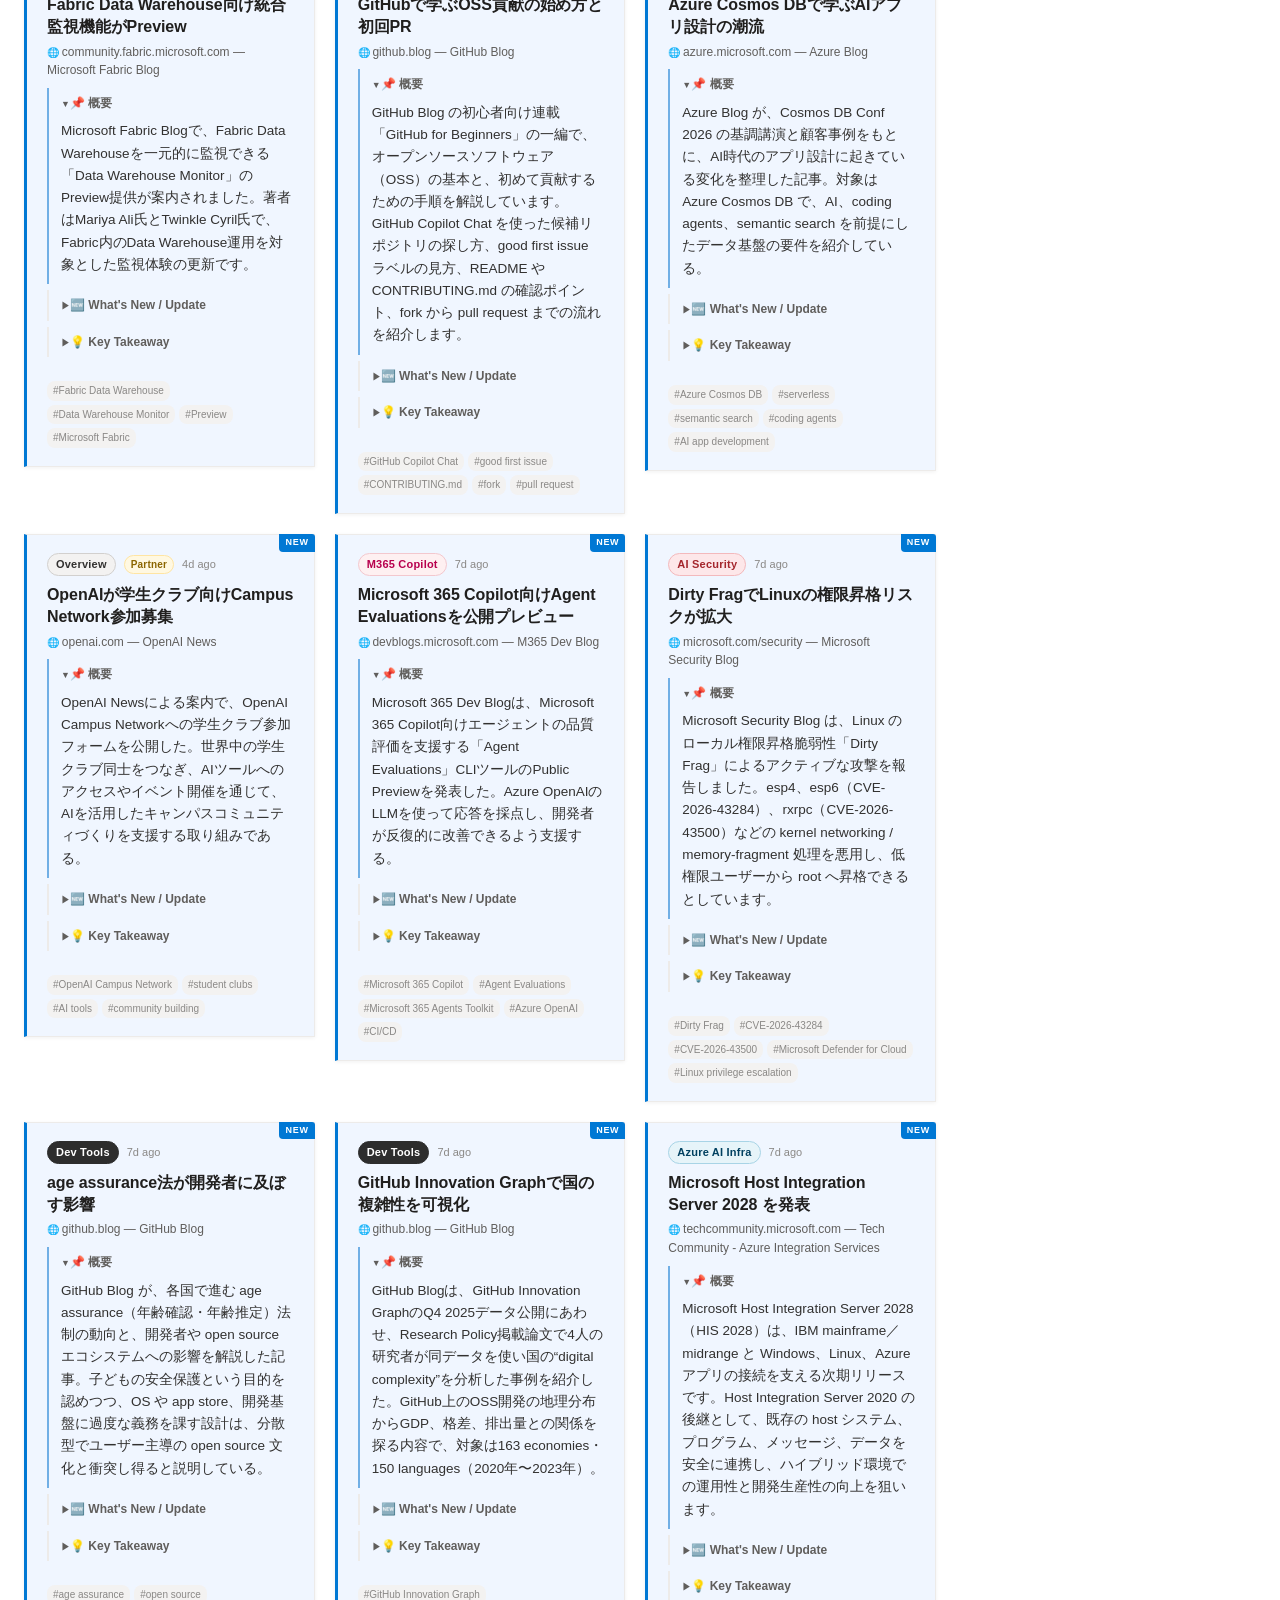
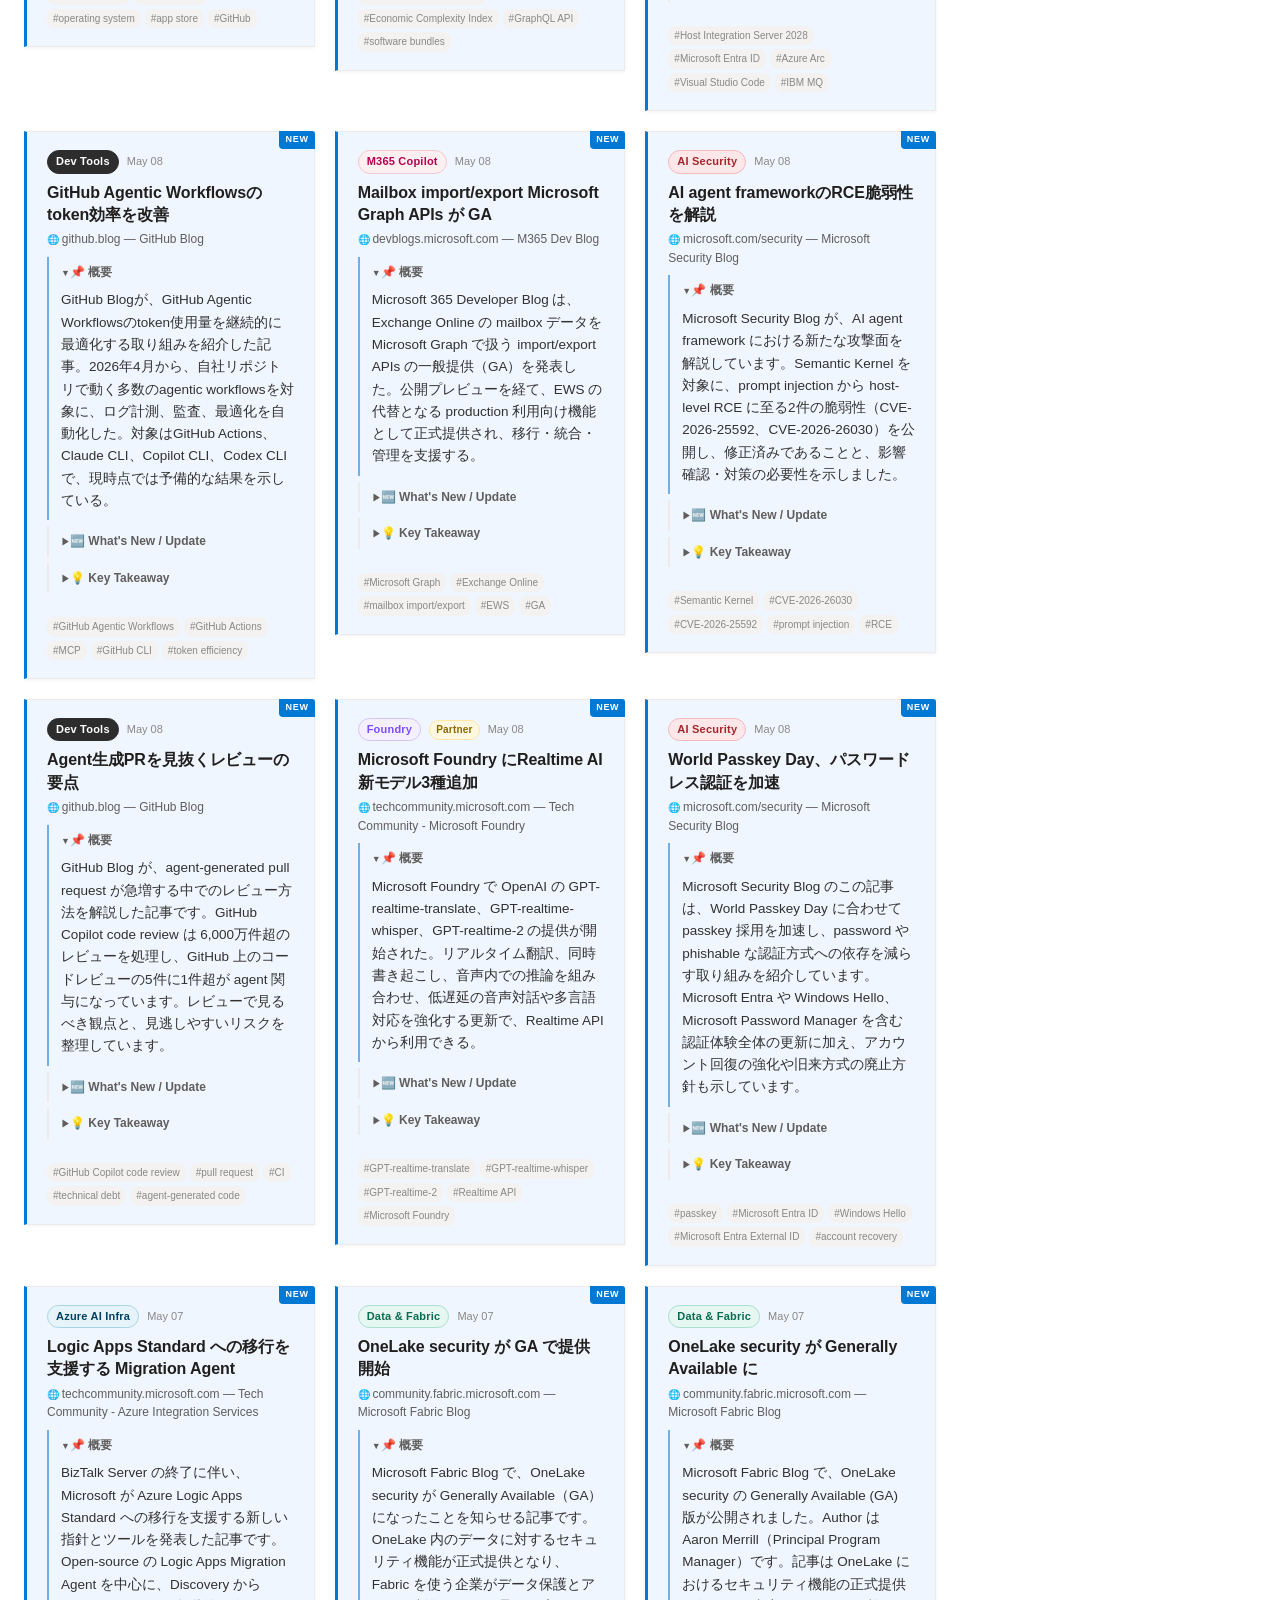
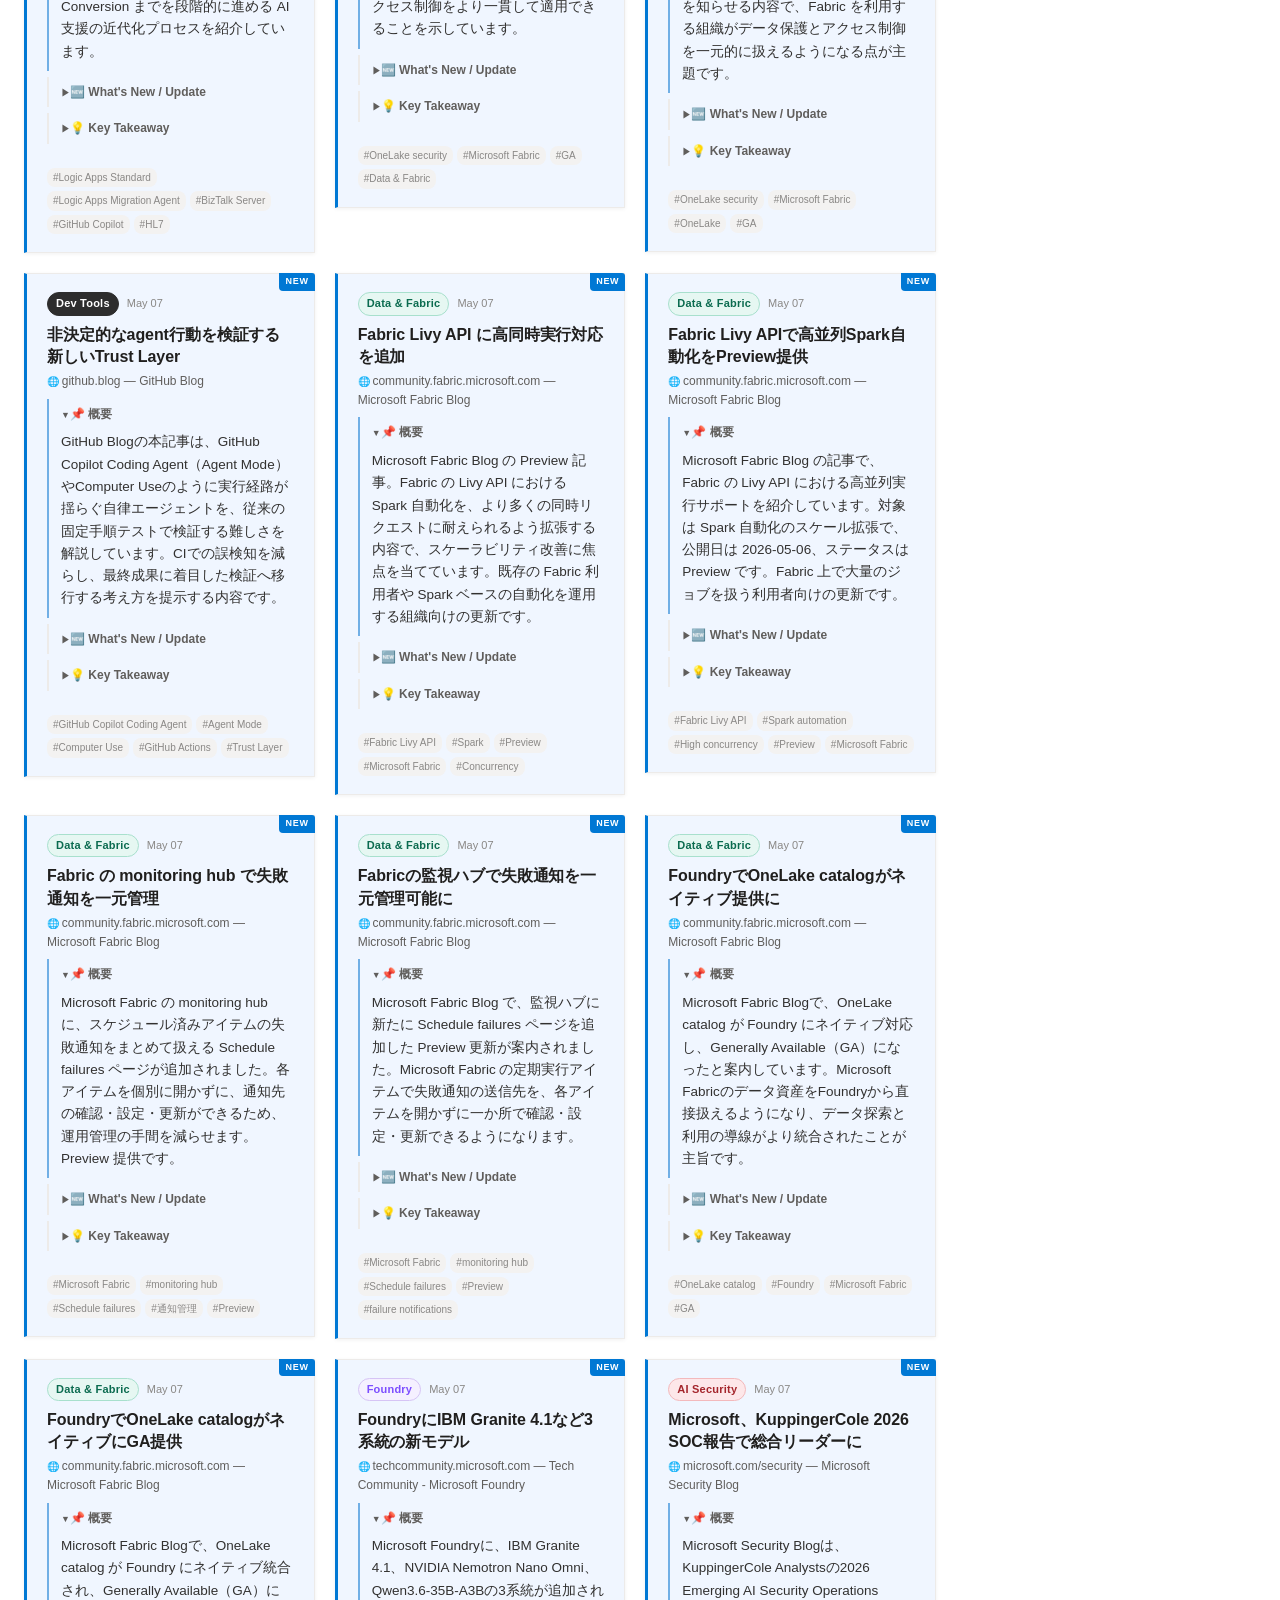
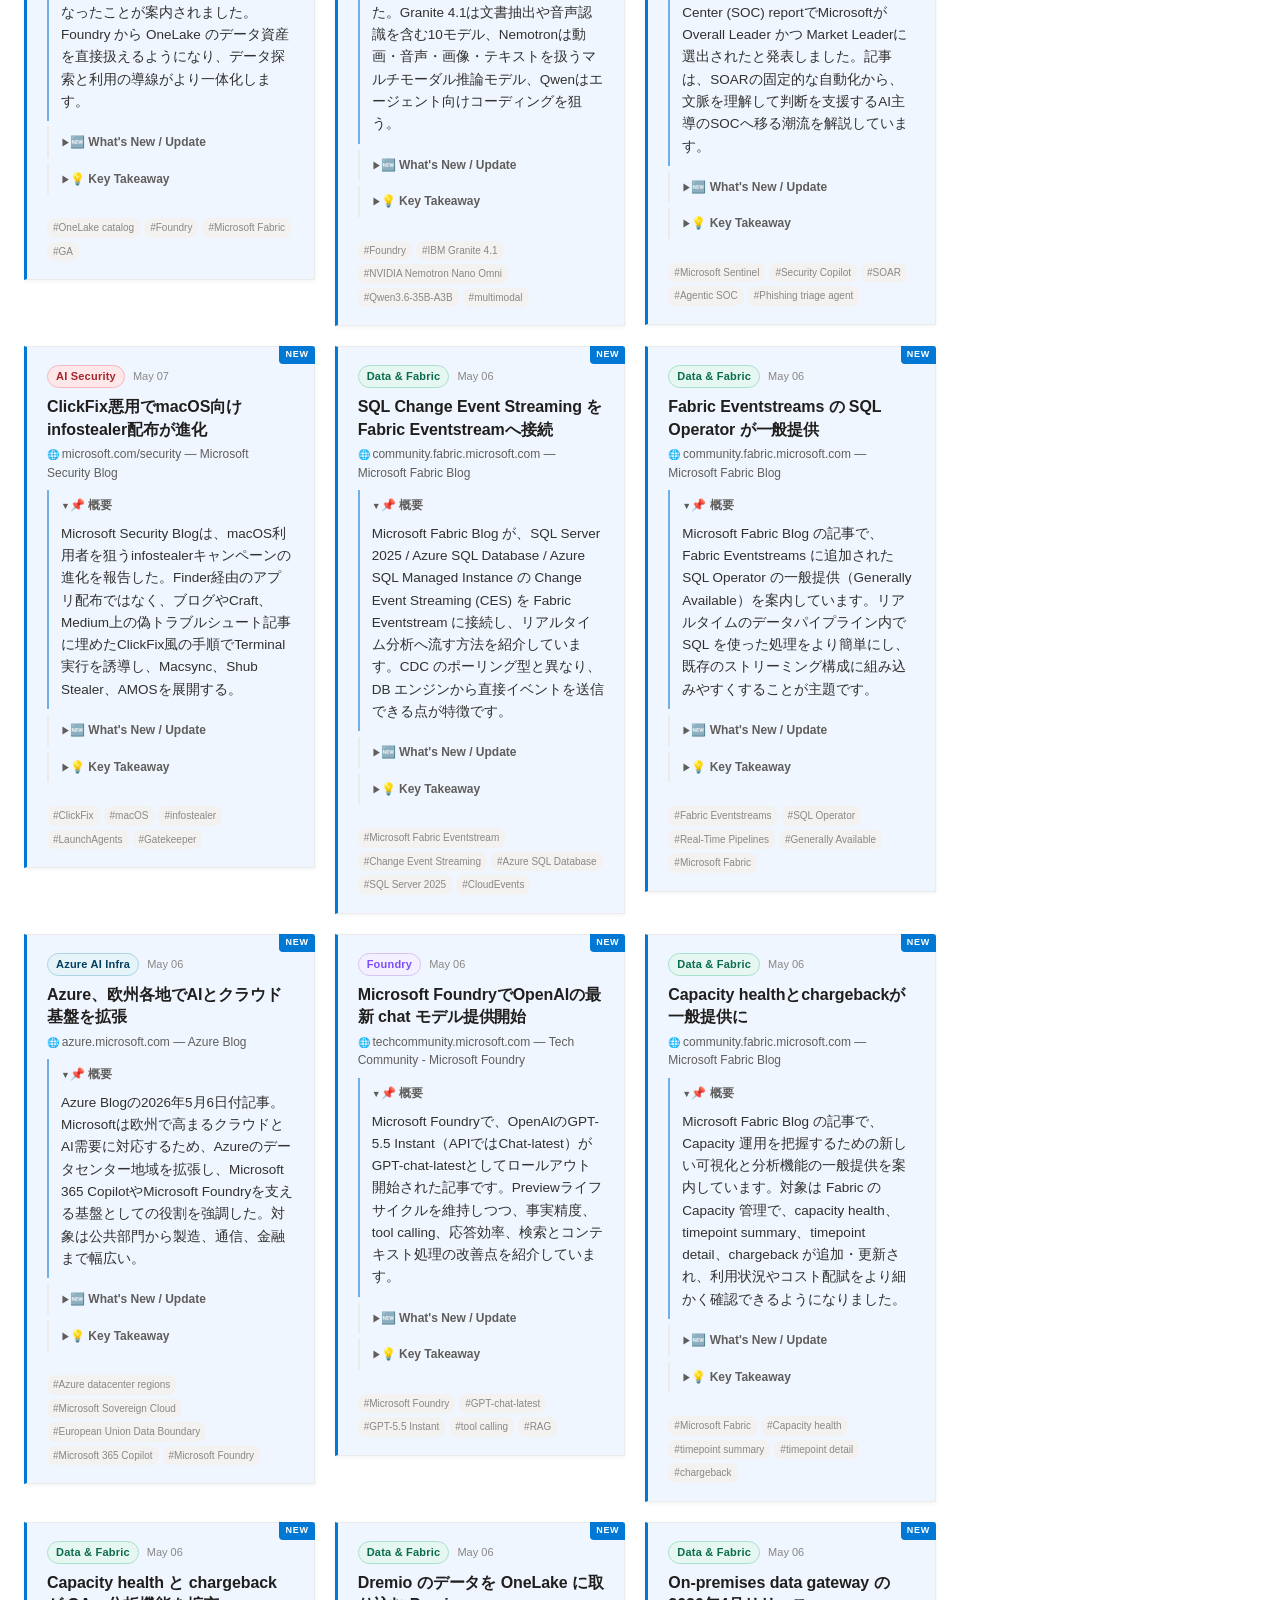
==== commit 89c8b823: "🤖 Daily update 2026-05-16 01:29 UTC" ====
--- a/docs/index.html
+++ b/docs/index.html
@@ -30,7 +30,7 @@
 
 <div class="cat-nav-wrap">
   <nav class="cat-nav">
-    <a href="#" class="active" data-filter="all">All <span class="num">219</span></a>
+    <a href="#" class="active" data-filter="all">All <span class="num">220</span></a>
     <a href="#" data-filter="Overview">Overview <span class="num">5</span></a>
     <a href="#" data-filter="M365 Copilot">M365 Copilot <span class="num">6</span></a>
     <a href="#" data-filter="Copilot Studio">Copilot Studio <span class="num">9</span></a>
@@ -39,7 +39,7 @@
     <a href="#" data-filter="Data &amp; Fabric">Data &amp; Fabric <span class="num">50</span></a>
     <a href="#" data-filter="Dev Tools">Dev Tools <span class="num">23</span></a>
     <a href="#" data-filter="AI Security">AI Security <span class="num">20</span></a>
-    <a href="#" class="openai-tab" data-filter="OpenAI">OpenAI <span class="num">43</span></a>
+    <a href="#" class="openai-tab" data-filter="OpenAI">OpenAI <span class="num">44</span></a>
     <a href="#" class="anthropic-tab" data-filter="Anthropic">Anthropic <span class="num">18</span></a>
     <button class="mark-read-btn" id="mark-all-read" style="display:none">✓ 0件 既読にする</button>
   </nav>
@@ -48,10 +48,10 @@
   <div class="subbar-inner">
     <div class="subbar-stats">
       <span><span class="live-dot"></span><b>Live</b></span>
-      <span><b>219</b> stories today</span>
+      <span><b>220</b> stories today</span>
       <span><b>13</b> sources</span>
-      <span><b>219</b> this month</span>
-      <span>Updated <b>07:51 JST</b></span>
+      <span><b>220</b> this month</span>
+      <span>Updated <b>10:29 JST</b></span>
     </div>
     <div>Curated by GPT-5.4 mini · @daka1</div>
   </div>
@@ -95,7 +95,7 @@
 
   <div class="featured-meta">
     <span>📰 techcommunity.microsoft.com</span>
-    <span>📅 6h ago</span>
+    <span>📅 9h ago</span>
     <span>🏷 Foundry · Azure Monitor · LLM-as-judge · Content Safety · Agentic AI</span>
   </div>
 </article>
@@ -108,7 +108,7 @@
 <article class="story" data-category="Dev Tools" data-tags="GitHub Copilot CLI|Copilot VS Code|accessibility agent|WCAG 2.1 AA|Pull Request" data-url="https://github.blog/ai-and-ml/github-copilot/building-a-general-purpose-accessibility-agent-and-what-we-learned-in-the-process/">
   <div class="story-meta-top">
     <span class="tag cat-dev">Dev Tools</span>
-    <span class="story-time">6h ago</span>
+    <span class="story-time">9h ago</span>
   </div>
   <h3 class="story-headline">
     <a href="https://github.blog/ai-and-ml/github-copilot/building-a-general-purpose-accessibility-agent-and-what-we-learned-in-the-process/" target="_blank" rel="noopener">GitHubがアクセシビリティAgentを試験導入</a>
@@ -137,7 +137,7 @@
 </article><article class="story" data-category="Dev Tools" data-tags="bug bounty|shared responsibility|AI-assisted security research|proof of concept|HackerOne" data-url="https://github.blog/security/raising-the-bar-quality-shared-responsibility-and-the-future-of-githubs-bug-bounty-program/">
   <div class="story-meta-top">
     <span class="tag cat-dev">Dev Tools</span>
-    <span class="story-time">8h ago</span>
+    <span class="story-time">11h ago</span>
   </div>
   <h3 class="story-headline">
     <a href="https://github.blog/security/raising-the-bar-quality-shared-responsibility-and-the-future-of-githubs-bug-bounty-program/" target="_blank" rel="noopener">GitHub bug bountyの基準強化とAI活用の考え方</a>
@@ -804,7 +804,7 @@
 </article><article class="story" data-category="AI Security" data-tags="Microsoft Defender|MITRE ATT&amp;CK|synthetic logs|agentic workflow|detection engineering" data-url="https://www.microsoft.com/en-us/security/blog/2026/05/12/accelerating-detection-engineering-using-ai-assisted-synthetic-attack-logs-generation/">
   <div class="story-meta-top">
     <span class="tag cat-security">AI Security</span>
-    <span class="story-time">2d ago</span>
+    <span class="story-time">3d ago</span>
   </div>
   <h3 class="story-headline">
     <a href="https://www.microsoft.com/en-us/security/blog/2026/05/12/accelerating-detection-engineering-using-ai-assisted-synthetic-attack-logs-generation/" target="_blank" rel="noopener">AIでサイバー攻撃ログ生成を高速化する新手法</a>
@@ -1675,7 +1675,7 @@
 </article><article class="story" data-category="Dev Tools" data-tags="GitHub Agentic Workflows|GitHub Actions|MCP|GitHub CLI|token efficiency" data-url="https://github.blog/ai-and-ml/github-copilot/improving-token-efficiency-in-github-agentic-workflows/">
   <div class="story-meta-top">
     <span class="tag cat-dev">Dev Tools</span>
-    <span class="story-time">7d ago</span>
+    <span class="story-time">May 08</span>
   </div>
   <h3 class="story-headline">
     <a href="https://github.blog/ai-and-ml/github-copilot/improving-token-efficiency-in-github-agentic-workflows/" target="_blank" rel="noopener">GitHub Agentic Workflowsのtoken効率を改善</a>
@@ -4673,20 +4673,20 @@
         <div class="zone-banner-title">Partner Updates</div>
         <div class="zone-banner-subtitle">Microsoft 戦略パートナーの公式アップデート</div>
       </div>
-      <div class="zone-banner-counts"><b>61</b> stories</div>
+      <div class="zone-banner-counts"><b>62</b> stories</div>
     </div>
 
     <section class="section">
       <div class="section-head partner-head">
         <h2 class="section-title"><span class="icon">●</span>OpenAI</h2>
-        <span class="section-meta">openai.com/news · 43 items</span>
+        <span class="section-meta">openai.com/news · 44 items</span>
       </div>
       <div class="stories-grid">
 <article class="story" data-category="OpenAI" data-tags="Codex|Windows|sandbox|file access|network restrictions" data-url="https://openai.com/index/building-codex-windows-sandbox">
   <div class="story-meta-top">
     <span class="tag cat-openai">OpenAI</span>
     <span class="tag partner">Partner</span>
-    <span class="story-time">22h ago</span>
+    <span class="story-time">1d ago</span>
   </div>
   <h3 class="story-headline">
     <a href="https://openai.com/index/building-codex-windows-sandbox" target="_blank" rel="noopener">Windows版Codexを安全に動かすサンドボックス設計</a>
@@ -4713,43 +4713,13 @@
   <div class="story-tags">
 <span class="story-tag-chip">#Codex</span><span class="story-tag-chip">#Windows</span><span class="story-tag-chip">#sandbox</span><span class="story-tag-chip">#file access</span><span class="story-tag-chip">#network restrictions</span>  </div>
 </article><article class="story" data-category="OpenAI" data-tags="ChatGPT|OpenAI|Preview|financial accounts" data-url="https://openai.com/index/personal-finance-chatgpt">
-  <div class="story-meta-top">
-    <span class="tag cat-openai">OpenAI</span>
-    <span class="tag partner">Partner</span>
-    <span class="story-time">22h ago</span>
-  </div>
-  <h3 class="story-headline">
-    <a href="https://openai.com/index/personal-finance-chatgpt" target="_blank" rel="noopener">ChatGPTで個人向け資産管理体験をPreview</a>
-  </h3>
-  <div class="story-source">
-    <span class="domain">openai.com — OpenAI News</span>
-  </div>
-
-  <div class="story-summary">
-    <details open>
-      <summary class="story-summary-section-label">📌 概要</summary>
-      <p>OpenAI News が、米国の Pro ユーザー向けに ChatGPT 上の新しい個人向け資産管理体験をPreviewとして公開しました。金融アカウントを安全に接続し、利用者の財務状況、目標、優先事項に基づいた AI の洞察とガイダンスを得られるのが特徴です。</p>
-    </details>
-    <details>
-      <summary class="story-summary-section-label">🆕 What's New / Update</summary>
-      <p>今回の更新は、ChatGPT で個人の金融情報を扱う新しい体験をPreview提供する点です。対象は米国の Pro ユーザーで、金融アカウントを安全に接続することで、財務コンテキストに根ざした AI-powered insights と guidance を受けられます。公開形態は Preview であり、現時点では一般提供（GA）ではありません。</p>
-    </details>
-    <details>
-      <summary class="story-summary-section-label">💡 Key Takeaway</summary>
-      <p>企業向けの直接機能ではありませんが、AI が個人の機微情報を扱う設計とユーザー体験の方向性を示す動きです。金融・公共・製造業では、将来的に従業員向け財務支援やパーソナルアシスタントに発展する可能性があり、認証、データ接続、プライバシー管理の実装要件を早めに検討する価値があります。</p>
-    </details>
-  </div>
-
-  <div class="story-tags">
-<span class="story-tag-chip">#ChatGPT</span><span class="story-tag-chip">#OpenAI</span><span class="story-tag-chip">#Preview</span><span class="story-tag-chip">#financial accounts</span>  </div>
-</article><article class="story" data-category="OpenAI" data-tags="Codex|AI-native software development|Engineering teams|OpenAI News|Sea Limited" data-url="https://openai.com/index/sea-david-chen">
   <div class="story-meta-top">
     <span class="tag cat-openai">OpenAI</span>
     <span class="tag partner">Partner</span>
     <span class="story-time">1d ago</span>
   </div>
   <h3 class="story-headline">
-    <a href="https://openai.com/index/sea-david-chen" target="_blank" rel="noopener">SeaがCodexを全社展開しAIネイティブ開発を加速</a>
+    <a href="https://openai.com/index/personal-finance-chatgpt" target="_blank" rel="noopener">ChatGPTで個人向け資産管理体験をPreview</a>
   </h3>
   <div class="story-source">
     <span class="domain">openai.com — OpenAI News</span>
@@ -4758,28 +4728,28 @@
   <div class="story-summary">
     <details open>
       <summary class="story-summary-section-label">📌 概要</summary>
-      <p>OpenAI News の記事で、Sea Limited の CPO が、Codex をエンジニアリングチーム全体に展開して AI-native なソフトウェア開発を加速する狙いを説明している。アジア市場での開発速度向上と、開発プロセスへの AI 組み込みが主題の事例紹介記事。</p>
-    </details>
-    <details>
-      <summary class="story-summary-section-label">🆕 What's New / Update</summary>
-      <p>Sea Limited が、Codex を個別の試験導入ではなく、エンジニアリングチーム全体へ広げて活用している点が新しい。CPO は、AI-native software development を実現するために、開発者の作業を Codex で支援し、実装のスピードと開発体験を高める方針を示している。アジアの大規模開発組織で、生成AIを開発基盤に組み込む実践例として紹介されている。ステータスは OpenAI 公式記事による事例紹介で、GA/Preview の製品発表ではない。</p>
-    </details>
-    <details>
-      <summary class="story-summary-section-label">💡 Key Takeaway</summary>
-      <p>この事例は、生成AIを単なる補助ツールではなく、ソフトウェア開発の標準プロセスに組み込む流れを示している。特に多拠点・大規模なエンジニアリング組織では、Codex のようなコーディング支援を全社展開することで生産性と品質の両立を狙える。日本の金融・製造・公共でも、限定導入からチーム標準化へ進める際の参考になる。</p>
-    </details>
-  </div>
-
-  <div class="story-tags">
-<span class="story-tag-chip">#Codex</span><span class="story-tag-chip">#AI-native software development</span><span class="story-tag-chip">#Engineering teams</span><span class="story-tag-chip">#OpenAI News</span><span class="story-tag-chip">#Sea Limited</span>  </div>
-</article><article class="story" data-category="OpenAI" data-tags="Codex|ChatGPT mobile app|coding tasks|remote environments" data-url="https://openai.com/index/work-with-codex-from-anywhere">
+      <p>OpenAI News が、米国の Pro ユーザー向けに ChatGPT 上の新しい個人向け資産管理体験をPreviewとして公開しました。金融アカウントを安全に接続し、利用者の財務状況、目標、優先事項に基づいた AI の洞察とガイダンスを得られるのが特徴です。</p>
+    </details>
+    <details>
+      <summary class="story-summary-section-label">🆕 What's New / Update</summary>
+      <p>今回の更新は、ChatGPT で個人の金融情報を扱う新しい体験をPreview提供する点です。対象は米国の Pro ユーザーで、金融アカウントを安全に接続することで、財務コンテキストに根ざした AI-powered insights と guidance を受けられます。公開形態は Preview であり、現時点では一般提供（GA）ではありません。</p>
+    </details>
+    <details>
+      <summary class="story-summary-section-label">💡 Key Takeaway</summary>
+      <p>企業向けの直接機能ではありませんが、AI が個人の機微情報を扱う設計とユーザー体験の方向性を示す動きです。金融・公共・製造業では、将来的に従業員向け財務支援やパーソナルアシスタントに発展する可能性があり、認証、データ接続、プライバシー管理の実装要件を早めに検討する価値があります。</p>
+    </details>
+  </div>
+
+  <div class="story-tags">
+<span class="story-tag-chip">#ChatGPT</span><span class="story-tag-chip">#OpenAI</span><span class="story-tag-chip">#Preview</span><span class="story-tag-chip">#financial accounts</span>  </div>
+</article><article class="story" data-category="OpenAI" data-tags="GPT-5.5|Databricks|OfficeQA Pro|enterprise agent workflows|benchmark" data-url="https://openai.com/index/databricks">
   <div class="story-meta-top">
     <span class="tag cat-openai">OpenAI</span>
     <span class="tag partner">Partner</span>
     <span class="story-time">1d ago</span>
   </div>
   <h3 class="story-headline">
-    <a href="https://openai.com/index/work-with-codex-from-anywhere" target="_blank" rel="noopener">ChatGPTモバイルでCodexをどこからでも操作可能に</a>
+    <a href="https://openai.com/index/databricks" target="_blank" rel="noopener">DatabricksがGPT-5.5を企業向けAgentに採用</a>
   </h3>
   <div class="story-source">
     <span class="domain">openai.com — OpenAI News</span>
@@ -4788,28 +4758,28 @@
   <div class="story-summary">
     <details open>
       <summary class="story-summary-section-label">📌 概要</summary>
-      <p>OpenAI News で、ChatGPT mobile app から Codex をどこからでも使えるようになったことが紹介されています。複数デバイスやリモート環境にまたがって、coding tasks の進行状況を監視し、指示を出し、承認できる点が主眼です。</p>
-    </details>
-    <details>
-      <summary class="story-summary-section-label">🆕 What's New / Update</summary>
-      <p>OpenAI は、ChatGPT mobile app から Codex を利用し、場所や端末を問わず coding tasks を操作できるようにしました。新たに、タスクの進行をリアルタイムで monitor し、必要に応じて steer し、承認まで行えることが明示されています。特定のプランや価格、GA/Preview の区分は本文では示されていません。</p>
-    </details>
-    <details>
-      <summary class="story-summary-section-label">💡 Key Takeaway</summary>
-      <p>開発作業をデスクトップ前提から切り離し、移動中やリモート環境でもレビュー・承認を回せる点が重要です。エンタープライズでは、担当者不在時の待ち時間短縮や、進行中タスクの可視化に価値があります。一方で、実運用では承認フローと権限管理をどう設計するかが導入の要点になります。</p>
-    </details>
-  </div>
-
-  <div class="story-tags">
-<span class="story-tag-chip">#Codex</span><span class="story-tag-chip">#ChatGPT mobile app</span><span class="story-tag-chip">#coding tasks</span><span class="story-tag-chip">#remote environments</span>  </div>
-</article><article class="story" data-category="OpenAI" data-tags="ChatGPT|safety|context awareness|OpenAI News" data-url="https://openai.com/index/chatgpt-recognize-context-in-sensitive-conversations">
+      <p>OpenAI Newsの記事で、Databricksが企業向けのagent workflowsにGPT-5.5を採用したことを伝えています。背景には、OfficeQA Pro benchmarkでGPT-5.5が新たなstate of the artを達成したことがあり、企業業務での活用を後押ししています。</p>
+    </details>
+    <details>
+      <summary class="story-summary-section-label">🆕 What's New / Update</summary>
+      <p>Databricksがenterprise agent workflowsにGPT-5.5を採用した点が更新内容です。採用の直接要因として、GPT-5.5がOfficeQA Pro benchmarkで新しいstate of the artを記録したことが示されています。記事では性能向上を受けて、企業向けワークフローでの利用が進むことを示唆しています。</p>
+    </details>
+    <details>
+      <summary class="story-summary-section-label">💡 Key Takeaway</summary>
+      <p>企業にとっては、benchmarkでの評価が実運用採用の判断材料になりうることを示す事例です。特にagent workflowの品質や信頼性が重要な業務では、モデル性能の差が導入可否に直結します。既存のDatabricks利用企業は、GPT-5.5の適用領域や評価基準を確認する価値があります。</p>
+    </details>
+  </div>
+
+  <div class="story-tags">
+<span class="story-tag-chip">#GPT-5.5</span><span class="story-tag-chip">#Databricks</span><span class="story-tag-chip">#OfficeQA Pro</span><span class="story-tag-chip">#enterprise agent workflows</span><span class="story-tag-chip">#benchmark</span>  </div>
+</article><article class="story" data-category="OpenAI" data-tags="Codex|AI-native software development|Engineering teams|OpenAI News|Sea Limited" data-url="https://openai.com/index/sea-david-chen">
   <div class="story-meta-top">
     <span class="tag cat-openai">OpenAI</span>
     <span class="tag partner">Partner</span>
     <span class="story-time">1d ago</span>
   </div>
   <h3 class="story-headline">
-    <a href="https://openai.com/index/chatgpt-recognize-context-in-sensitive-conversations" target="_blank" rel="noopener">ChatGPTの機微な会話で文脈認識を強化</a>
+    <a href="https://openai.com/index/sea-david-chen" target="_blank" rel="noopener">SeaがCodexを全社展開しAIネイティブ開発を加速</a>
   </h3>
   <div class="story-source">
     <span class="domain">openai.com — OpenAI News</span>
@@ -4818,28 +4788,58 @@
   <div class="story-summary">
     <details open>
       <summary class="story-summary-section-label">📌 概要</summary>
-      <p>OpenAI News による、ChatGPT の安全性向上に関する更新記事です。機微な会話において文脈をより正確に捉え、会話の進行に伴うリスクを把握して、より安全に応答するための改善を紹介しています。公開日は 2026-05-14 です。</p>
-    </details>
-    <details>
-      <summary class="story-summary-section-label">🆕 What's New / Update</summary>
-      <p>今回の更新では、ChatGPT がセンシティブな会話の文脈をよりよく認識できるようにする安全対策が追加されました。単発の発話だけでなく、会話の流れの中でリスクが高まっている兆候を捉え、状況に応じてより安全な応答を返せるよう改善しています。記事では GA/Preview の明記はなく、ChatGPT の安全機能改善として案内されています。</p>
-    </details>
-    <details>
-      <summary class="story-summary-section-label">💡 Key Takeaway</summary>
-      <p>企業利用では、生成AIの有用性だけでなく、会話の文脈に応じた安全制御が重要になります。特に相談窓口や支援用途では、リスクを時間軸で検知できることがユーザー保護につながります。導入時は、モデル任せにせず、運用ポリシーやエスカレーション手順と組み合わせることが実務上の要点です。</p>
-    </details>
-  </div>
-
-  <div class="story-tags">
-<span class="story-tag-chip">#ChatGPT</span><span class="story-tag-chip">#safety</span><span class="story-tag-chip">#context awareness</span><span class="story-tag-chip">#OpenAI News</span>  </div>
-</article><article class="story" data-category="OpenAI" data-tags="TanStack|npm supply chain attack|macOS|署名証明書|OpenAI apps" data-url="https://openai.com/index/our-response-to-the-tanstack-npm-supply-chain-attack">
+      <p>OpenAI News の記事で、Sea Limited の CPO が、Codex をエンジニアリングチーム全体に展開して AI-native なソフトウェア開発を加速する狙いを説明している。アジア市場での開発速度向上と、開発プロセスへの AI 組み込みが主題の事例紹介記事。</p>
+    </details>
+    <details>
+      <summary class="story-summary-section-label">🆕 What's New / Update</summary>
+      <p>Sea Limited が、Codex を個別の試験導入ではなく、エンジニアリングチーム全体へ広げて活用している点が新しい。CPO は、AI-native software development を実現するために、開発者の作業を Codex で支援し、実装のスピードと開発体験を高める方針を示している。アジアの大規模開発組織で、生成AIを開発基盤に組み込む実践例として紹介されている。ステータスは OpenAI 公式記事による事例紹介で、GA/Preview の製品発表ではない。</p>
+    </details>
+    <details>
+      <summary class="story-summary-section-label">💡 Key Takeaway</summary>
+      <p>この事例は、生成AIを単なる補助ツールではなく、ソフトウェア開発の標準プロセスに組み込む流れを示している。特に多拠点・大規模なエンジニアリング組織では、Codex のようなコーディング支援を全社展開することで生産性と品質の両立を狙える。日本の金融・製造・公共でも、限定導入からチーム標準化へ進める際の参考になる。</p>
+    </details>
+  </div>
+
+  <div class="story-tags">
+<span class="story-tag-chip">#Codex</span><span class="story-tag-chip">#AI-native software development</span><span class="story-tag-chip">#Engineering teams</span><span class="story-tag-chip">#OpenAI News</span><span class="story-tag-chip">#Sea Limited</span>  </div>
+</article><article class="story" data-category="OpenAI" data-tags="Codex|ChatGPT mobile app|coding tasks|remote environments" data-url="https://openai.com/index/work-with-codex-from-anywhere">
+  <div class="story-meta-top">
+    <span class="tag cat-openai">OpenAI</span>
+    <span class="tag partner">Partner</span>
+    <span class="story-time">1d ago</span>
+  </div>
+  <h3 class="story-headline">
+    <a href="https://openai.com/index/work-with-codex-from-anywhere" target="_blank" rel="noopener">ChatGPTモバイルでCodexをどこからでも操作可能に</a>
+  </h3>
+  <div class="story-source">
+    <span class="domain">openai.com — OpenAI News</span>
+  </div>
+
+  <div class="story-summary">
+    <details open>
+      <summary class="story-summary-section-label">📌 概要</summary>
+      <p>OpenAI News で、ChatGPT mobile app から Codex をどこからでも使えるようになったことが紹介されています。複数デバイスやリモート環境にまたがって、coding tasks の進行状況を監視し、指示を出し、承認できる点が主眼です。</p>
+    </details>
+    <details>
+      <summary class="story-summary-section-label">🆕 What's New / Update</summary>
+      <p>OpenAI は、ChatGPT mobile app から Codex を利用し、場所や端末を問わず coding tasks を操作できるようにしました。新たに、タスクの進行をリアルタイムで monitor し、必要に応じて steer し、承認まで行えることが明示されています。特定のプランや価格、GA/Preview の区分は本文では示されていません。</p>
+    </details>
+    <details>
+      <summary class="story-summary-section-label">💡 Key Takeaway</summary>
+      <p>開発作業をデスクトップ前提から切り離し、移動中やリモート環境でもレビュー・承認を回せる点が重要です。エンタープライズでは、担当者不在時の待ち時間短縮や、進行中タスクの可視化に価値があります。一方で、実運用では承認フローと権限管理をどう設計するかが導入の要点になります。</p>
+    </details>
+  </div>
+
+  <div class="story-tags">
+<span class="story-tag-chip">#Codex</span><span class="story-tag-chip">#ChatGPT mobile app</span><span class="story-tag-chip">#coding tasks</span><span class="story-tag-chip">#remote environments</span>  </div>
+</article><article class="story" data-category="OpenAI" data-tags="ChatGPT|safety|context awareness|OpenAI News" data-url="https://openai.com/index/chatgpt-recognize-context-in-sensitive-conversations">
   <div class="story-meta-top">
     <span class="tag cat-openai">OpenAI</span>
     <span class="tag partner">Partner</span>
     <span class="story-time">2d ago</span>
   </div>
   <h3 class="story-headline">
-    <a href="https://openai.com/index/our-response-to-the-tanstack-npm-supply-chain-attack" target="_blank" rel="noopener">TanStack npm攻撃へのOpenAIの対応と対策</a>
+    <a href="https://openai.com/index/chatgpt-recognize-context-in-sensitive-conversations" target="_blank" rel="noopener">ChatGPTの機微な会話で文脈認識を強化</a>
   </h3>
   <div class="story-source">
     <span class="domain">openai.com — OpenAI News</span>
@@ -4848,28 +4848,28 @@
   <div class="story-summary">
     <details open>
       <summary class="story-summary-section-label">📌 概要</summary>
-      <p>OpenAI Newsが、TanStackの“Mini Shai-Hulud”と呼ばれるnpmサプライチェーン攻撃への対応を説明した記事。OpenAIは影響範囲の把握、システム保護、署名証明書の保全に加え、macOS向けOpenAIアプリの更新が必要になる理由を案内している。</p>
-    </details>
-    <details>
-      <summary class="story-summary-section-label">🆕 What's New / Update</summary>
-      <p>今回の記事では、TanStack npmパッケージを起点とする“Mini Shai-Hulud”サプライチェーン攻撃を受け、OpenAIがどのように自社システムを保護し、署名証明書を守ったかを公開している。加えて、macOSユーザーは2026年6月12日までにOpenAIアプリを更新する必要があると明記されている。これは、進化するソフトウェア供給網の脅威に対して、配布物の信頼性と更新管理を強化する対応であり、対象はOpenAIアプリ利用者である。</p>
-    </details>
-    <details>
-      <summary class="story-summary-section-label">💡 Key Takeaway</summary>
-      <p>サプライチェーン攻撃は、単一の依存関係の侵害から配布経路全体に影響し得るため、企業はパッケージ管理、署名証明書、更新強制の運用を見直す必要がある。特にmacOS端末を含む社内配布アプリを持つ組織では、期限付き更新の周知と迅速な適用が重要になる。</p>
-    </details>
-  </div>
-
-  <div class="story-tags">
-<span class="story-tag-chip">#TanStack</span><span class="story-tag-chip">#npm supply chain attack</span><span class="story-tag-chip">#macOS</span><span class="story-tag-chip">#署名証明書</span><span class="story-tag-chip">#OpenAI apps</span>  </div>
-</article><article class="story" data-category="OpenAI" data-tags="Codex|Finance team|MBR|reporting pack|variance bridge" data-url="https://openai.com/academy/codex-for-work/how-finance-teams-use-codex">
+      <p>OpenAI News による、ChatGPT の安全性向上に関する更新記事です。機微な会話において文脈をより正確に捉え、会話の進行に伴うリスクを把握して、より安全に応答するための改善を紹介しています。公開日は 2026-05-14 です。</p>
+    </details>
+    <details>
+      <summary class="story-summary-section-label">🆕 What's New / Update</summary>
+      <p>今回の更新では、ChatGPT がセンシティブな会話の文脈をよりよく認識できるようにする安全対策が追加されました。単発の発話だけでなく、会話の流れの中でリスクが高まっている兆候を捉え、状況に応じてより安全な応答を返せるよう改善しています。記事では GA/Preview の明記はなく、ChatGPT の安全機能改善として案内されています。</p>
+    </details>
+    <details>
+      <summary class="story-summary-section-label">💡 Key Takeaway</summary>
+      <p>企業利用では、生成AIの有用性だけでなく、会話の文脈に応じた安全制御が重要になります。特に相談窓口や支援用途では、リスクを時間軸で検知できることがユーザー保護につながります。導入時は、モデル任せにせず、運用ポリシーやエスカレーション手順と組み合わせることが実務上の要点です。</p>
+    </details>
+  </div>
+
+  <div class="story-tags">
+<span class="story-tag-chip">#ChatGPT</span><span class="story-tag-chip">#safety</span><span class="story-tag-chip">#context awareness</span><span class="story-tag-chip">#OpenAI News</span>  </div>
+</article><article class="story" data-category="OpenAI" data-tags="TanStack|npm supply chain attack|macOS|署名証明書|OpenAI apps" data-url="https://openai.com/index/our-response-to-the-tanstack-npm-supply-chain-attack">
   <div class="story-meta-top">
     <span class="tag cat-openai">OpenAI</span>
     <span class="tag partner">Partner</span>
     <span class="story-time">3d ago</span>
   </div>
   <h3 class="story-headline">
-    <a href="https://openai.com/academy/codex-for-work/how-finance-teams-use-codex" target="_blank" rel="noopener">財務チーム向けにCodex活用例を紹介</a>
+    <a href="https://openai.com/index/our-response-to-the-tanstack-npm-supply-chain-attack" target="_blank" rel="noopener">TanStack npm攻撃へのOpenAIの対応と対策</a>
   </h3>
   <div class="story-source">
     <span class="domain">openai.com — OpenAI News</span>
@@ -4878,28 +4878,28 @@
   <div class="story-summary">
     <details open>
       <summary class="story-summary-section-label">📌 概要</summary>
-      <p>OpenAI News の記事で、財務チームが Codex を使って実務入力から MBR、reporting pack、variance bridge、model checks、planning scenario を作成する活用例を紹介しています。製品の新機能発表というより、財務業務への適用イメージを示す内容です。</p>
-    </details>
-    <details>
-      <summary class="story-summary-section-label">🆕 What's New / Update</summary>
-      <p>本記事では、Finance team が Codex を使って日常業務の入力から複数の成果物を生成する具体例が示されています。MBR の作成、reporting pack の整理、variance bridge の作成、model checks の確認、planning scenarios の検討といった用途が挙げられており、Codex を単なるコード生成ではなく、財務ワークフロー支援の手段として位置づけています。GA/Public Preview などのステータス表記や価格情報はなく、活用シナリオの紹介が中心です。</p>
-    </details>
-    <details>
-      <summary class="story-summary-section-label">💡 Key Takeaway</summary>
-      <p>財務部門では、定型レポート作成や差異分析、計画シナリオ整理のような反復作業に Codex を組み込むことで、作業時間の短縮とレビューの標準化が期待できます。特に日本の金融・製造業のように月次/四半期の報告負荷が大きい組織では、既存の業務入力をそのまま活かしながら補助的に使う導入が現実的です。</p>
-    </details>
-  </div>
-
-  <div class="story-tags">
-<span class="story-tag-chip">#Codex</span><span class="story-tag-chip">#Finance team</span><span class="story-tag-chip">#MBR</span><span class="story-tag-chip">#reporting pack</span><span class="story-tag-chip">#variance bridge</span>  </div>
-</article><article class="story" data-category="OpenAI" data-tags="Codex|財務部門|MBR|reporting packs|variance bridges" data-url="https://openai.com/academy/how-finance-teams-use-codex">
+      <p>OpenAI Newsが、TanStackの“Mini Shai-Hulud”と呼ばれるnpmサプライチェーン攻撃への対応を説明した記事。OpenAIは影響範囲の把握、システム保護、署名証明書の保全に加え、macOS向けOpenAIアプリの更新が必要になる理由を案内している。</p>
+    </details>
+    <details>
+      <summary class="story-summary-section-label">🆕 What's New / Update</summary>
+      <p>今回の記事では、TanStack npmパッケージを起点とする“Mini Shai-Hulud”サプライチェーン攻撃を受け、OpenAIがどのように自社システムを保護し、署名証明書を守ったかを公開している。加えて、macOSユーザーは2026年6月12日までにOpenAIアプリを更新する必要があると明記されている。これは、進化するソフトウェア供給網の脅威に対して、配布物の信頼性と更新管理を強化する対応であり、対象はOpenAIアプリ利用者である。</p>
+    </details>
+    <details>
+      <summary class="story-summary-section-label">💡 Key Takeaway</summary>
+      <p>サプライチェーン攻撃は、単一の依存関係の侵害から配布経路全体に影響し得るため、企業はパッケージ管理、署名証明書、更新強制の運用を見直す必要がある。特にmacOS端末を含む社内配布アプリを持つ組織では、期限付き更新の周知と迅速な適用が重要になる。</p>
+    </details>
+  </div>
+
+  <div class="story-tags">
+<span class="story-tag-chip">#TanStack</span><span class="story-tag-chip">#npm supply chain attack</span><span class="story-tag-chip">#macOS</span><span class="story-tag-chip">#署名証明書</span><span class="story-tag-chip">#OpenAI apps</span>  </div>
+</article><article class="story" data-category="OpenAI" data-tags="Codex|Finance team|MBR|reporting pack|variance bridge" data-url="https://openai.com/academy/codex-for-work/how-finance-teams-use-codex">
   <div class="story-meta-top">
     <span class="tag cat-openai">OpenAI</span>
     <span class="tag partner">Partner</span>
     <span class="story-time">3d ago</span>
   </div>
   <h3 class="story-headline">
-    <a href="https://openai.com/academy/how-finance-teams-use-codex" target="_blank" rel="noopener">Codexで財務チームの月次報告を効率化する方法</a>
+    <a href="https://openai.com/academy/codex-for-work/how-finance-teams-use-codex" target="_blank" rel="noopener">財務チーム向けにCodex活用例を紹介</a>
   </h3>
   <div class="story-source">
     <span class="domain">openai.com — OpenAI News</span>
@@ -4908,27 +4908,57 @@
   <div class="story-summary">
     <details open>
       <summary class="story-summary-section-label">📌 概要</summary>
-      <p>OpenAI Newsによる記事で、Codexを使って財務チームがMBR（月次業績レビュー）、reporting packs、variance bridges、model checks、planning scenariosを実務入力から作成する方法を紹介しています。Codexの活用イメージを財務業務に絞って示す内容です。</p>
-    </details>
-    <details>
-      <summary class="story-summary-section-label">🆕 What's New / Update</summary>
-      <p>本記事では、Codexを財務部門の実務に適用する具体例が新たに示されています。MBR作成、reporting packsの生成、variance bridgesの整理、model checksの実施、planning scenariosの作成までを、実際の業務入力を起点に支援できる点がポイントです。製品の新機能追加や価格、バージョン情報の記載はありませんが、Codexのユースケースを財務ワークフローへ拡張するOpenAI公式の案内です。</p>
-    </details>
-    <details>
-      <summary class="story-summary-section-label">💡 Key Takeaway</summary>
-      <p>財務部門にとっては、レポート作成や差異分析、計画シナリオ作成のような反復業務をCodexで支援できる可能性があります。特に、定型資料の下書きや確認作業の負荷軽減に有効です。一方で、金融・公共の現場では、生成内容の検証責任や入力データの管理を前提に、既存の承認フローへどう組み込むかが重要になります。</p>
-    </details>
-  </div>
-
-  <div class="story-tags">
-<span class="story-tag-chip">#Codex</span><span class="story-tag-chip">#財務部門</span><span class="story-tag-chip">#MBR</span><span class="story-tag-chip">#reporting packs</span><span class="story-tag-chip">#variance bridges</span>  </div>
-</article><article class="story" data-category="OpenAI" data-tags="Parameter Golf|AI-assisted research|coding agents|quantization|model design" data-url="https://openai.com/index/what-parameter-golf-taught-us">
+      <p>OpenAI News の記事で、財務チームが Codex を使って実務入力から MBR、reporting pack、variance bridge、model checks、planning scenario を作成する活用例を紹介しています。製品の新機能発表というより、財務業務への適用イメージを示す内容です。</p>
+    </details>
+    <details>
+      <summary class="story-summary-section-label">🆕 What's New / Update</summary>
+      <p>本記事では、Finance team が Codex を使って日常業務の入力から複数の成果物を生成する具体例が示されています。MBR の作成、reporting pack の整理、variance bridge の作成、model checks の確認、planning scenarios の検討といった用途が挙げられており、Codex を単なるコード生成ではなく、財務ワークフロー支援の手段として位置づけています。GA/Public Preview などのステータス表記や価格情報はなく、活用シナリオの紹介が中心です。</p>
+    </details>
+    <details>
+      <summary class="story-summary-section-label">💡 Key Takeaway</summary>
+      <p>財務部門では、定型レポート作成や差異分析、計画シナリオ整理のような反復作業に Codex を組み込むことで、作業時間の短縮とレビューの標準化が期待できます。特に日本の金融・製造業のように月次/四半期の報告負荷が大きい組織では、既存の業務入力をそのまま活かしながら補助的に使う導入が現実的です。</p>
+    </details>
+  </div>
+
+  <div class="story-tags">
+<span class="story-tag-chip">#Codex</span><span class="story-tag-chip">#Finance team</span><span class="story-tag-chip">#MBR</span><span class="story-tag-chip">#reporting pack</span><span class="story-tag-chip">#variance bridge</span>  </div>
+</article><article class="story" data-category="OpenAI" data-tags="Codex|財務部門|MBR|reporting packs|variance bridges" data-url="https://openai.com/academy/how-finance-teams-use-codex">
   <div class="story-meta-top">
     <span class="tag cat-openai">OpenAI</span>
     <span class="tag partner">Partner</span>
     <span class="story-time">3d ago</span>
   </div>
   <h3 class="story-headline">
+    <a href="https://openai.com/academy/how-finance-teams-use-codex" target="_blank" rel="noopener">Codexで財務チームの月次報告を効率化する方法</a>
+  </h3>
+  <div class="story-source">
+    <span class="domain">openai.com — OpenAI News</span>
+  </div>
+
+  <div class="story-summary">
+    <details open>
+      <summary class="story-summary-section-label">📌 概要</summary>
+      <p>OpenAI Newsによる記事で、Codexを使って財務チームがMBR（月次業績レビュー）、reporting packs、variance bridges、model checks、planning scenariosを実務入力から作成する方法を紹介しています。Codexの活用イメージを財務業務に絞って示す内容です。</p>
+    </details>
+    <details>
+      <summary class="story-summary-section-label">🆕 What's New / Update</summary>
+      <p>本記事では、Codexを財務部門の実務に適用する具体例が新たに示されています。MBR作成、reporting packsの生成、variance bridgesの整理、model checksの実施、planning scenariosの作成までを、実際の業務入力を起点に支援できる点がポイントです。製品の新機能追加や価格、バージョン情報の記載はありませんが、Codexのユースケースを財務ワークフローへ拡張するOpenAI公式の案内です。</p>
+    </details>
+    <details>
+      <summary class="story-summary-section-label">💡 Key Takeaway</summary>
+      <p>財務部門にとっては、レポート作成や差異分析、計画シナリオ作成のような反復業務をCodexで支援できる可能性があります。特に、定型資料の下書きや確認作業の負荷軽減に有効です。一方で、金融・公共の現場では、生成内容の検証責任や入力データの管理を前提に、既存の承認フローへどう組み込むかが重要になります。</p>
+    </details>
+  </div>
+
+  <div class="story-tags">
+<span class="story-tag-chip">#Codex</span><span class="story-tag-chip">#財務部門</span><span class="story-tag-chip">#MBR</span><span class="story-tag-chip">#reporting packs</span><span class="story-tag-chip">#variance bridges</span>  </div>
+</article><article class="story" data-category="OpenAI" data-tags="Parameter Golf|AI-assisted research|coding agents|quantization|model design" data-url="https://openai.com/index/what-parameter-golf-taught-us">
+  <div class="story-meta-top">
+    <span class="tag cat-openai">OpenAI</span>
+    <span class="tag partner">Partner</span>
+    <span class="story-time">4d ago</span>
+  </div>
+  <h3 class="story-headline">
     <a href="https://openai.com/index/what-parameter-golf-taught-us" target="_blank" rel="noopener">Parameter Golfが示したAI支援研究の可能性</a>
   </h3>
   <div class="story-source">
@@ -4956,7 +4986,7 @@
   <div class="story-meta-top">
     <span class="tag cat-openai">OpenAI</span>
     <span class="tag partner">Partner</span>
-    <span class="story-time">3d ago</span>
+    <span class="story-time">4d ago</span>
   </div>
   <h3 class="story-headline">
     <a href="https://openai.com/index/nvidia" target="_blank" rel="noopener">NVIDIAのエンジニアがCodexとGPT-5.5で開発</a>
@@ -4986,7 +5016,7 @@
   <div class="story-meta-top">
     <span class="tag cat-openai">OpenAI</span>
     <span class="tag partner">Partner</span>
-    <span class="story-time">3d ago</span>
+    <span class="story-time">4d ago</span>
   </div>
   <h3 class="story-headline">
     <a href="https://openai.com/index/autoscout24" target="_blank" rel="noopener">AutoScout24がCodexとChatGPTで開発を加速</a>
@@ -5985,7 +6015,7 @@
   <div class="story-meta-top">
     <span class="tag cat-anthropic">Anthropic</span>
     <span class="tag partner">Partner</span>
-    <span class="story-time">21h ago</span>
+    <span class="story-time">1d ago</span>
   </div>
   <h3 class="story-headline">
     <a href="https://www.anthropic.com/news/pwc-expanded-partnership" target="_blank" rel="noopener">PwCがClaude導入を拡大し業務変革を加速</a>
@@ -6645,7 +6675,7 @@
           <button type="button" class="tag-pill" data-tag="ChatGPT">#ChatGPT</button>
           <button type="button" class="tag-pill" data-tag="OpenAI News">#OpenAI News</button>
           <button type="button" class="tag-pill" data-tag="OpenAI">#OpenAI</button>
-          <button type="button" class="tag-pill" data-tag="AI agents">#AI agents</button>
+          <button type="button" class="tag-pill" data-tag="GPT-5.5">#GPT-5.5</button>
         </div>
       </div>
       <div class="tag-group">
@@ -6668,7 +6698,7 @@
     <h3 class="side-title"><span class="icon">📰</span>Sources Today</h3>
     <div class="source-list">
       <div class="source-list-item"><span>community.fabric.microsoft.com</span><span class="count">49</span></div>
-      <div class="source-list-item"><span>openai.com</span><span class="count">44</span></div>
+      <div class="source-list-item"><span>openai.com</span><span class="count">45</span></div>
       <div class="source-list-item"><span>techcommunity.microsoft.com</span><span class="count">34</span></div>
       <div class="source-list-item"><span>github.blog</span><span class="count">20</span></div>
       <div class="source-list-item"><span>microsoft.com/security</span><span class="count">19</span></div>
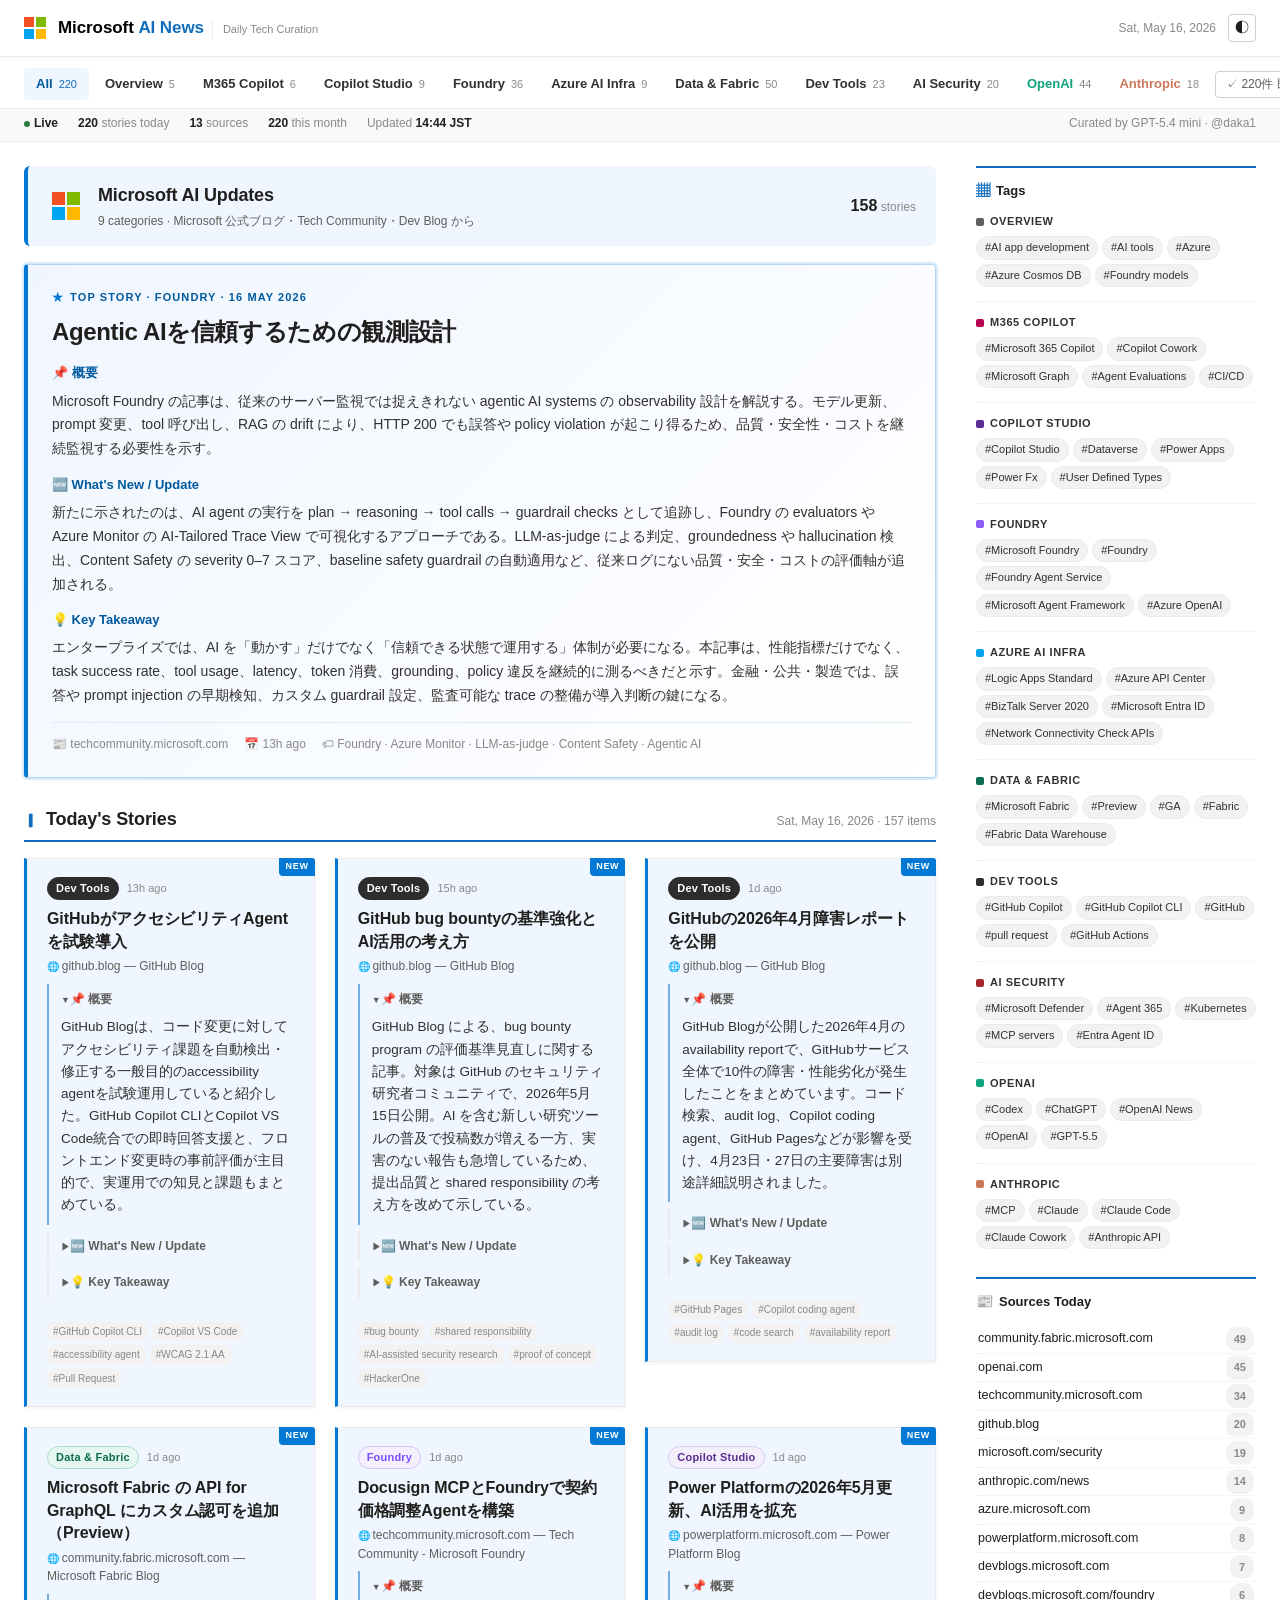
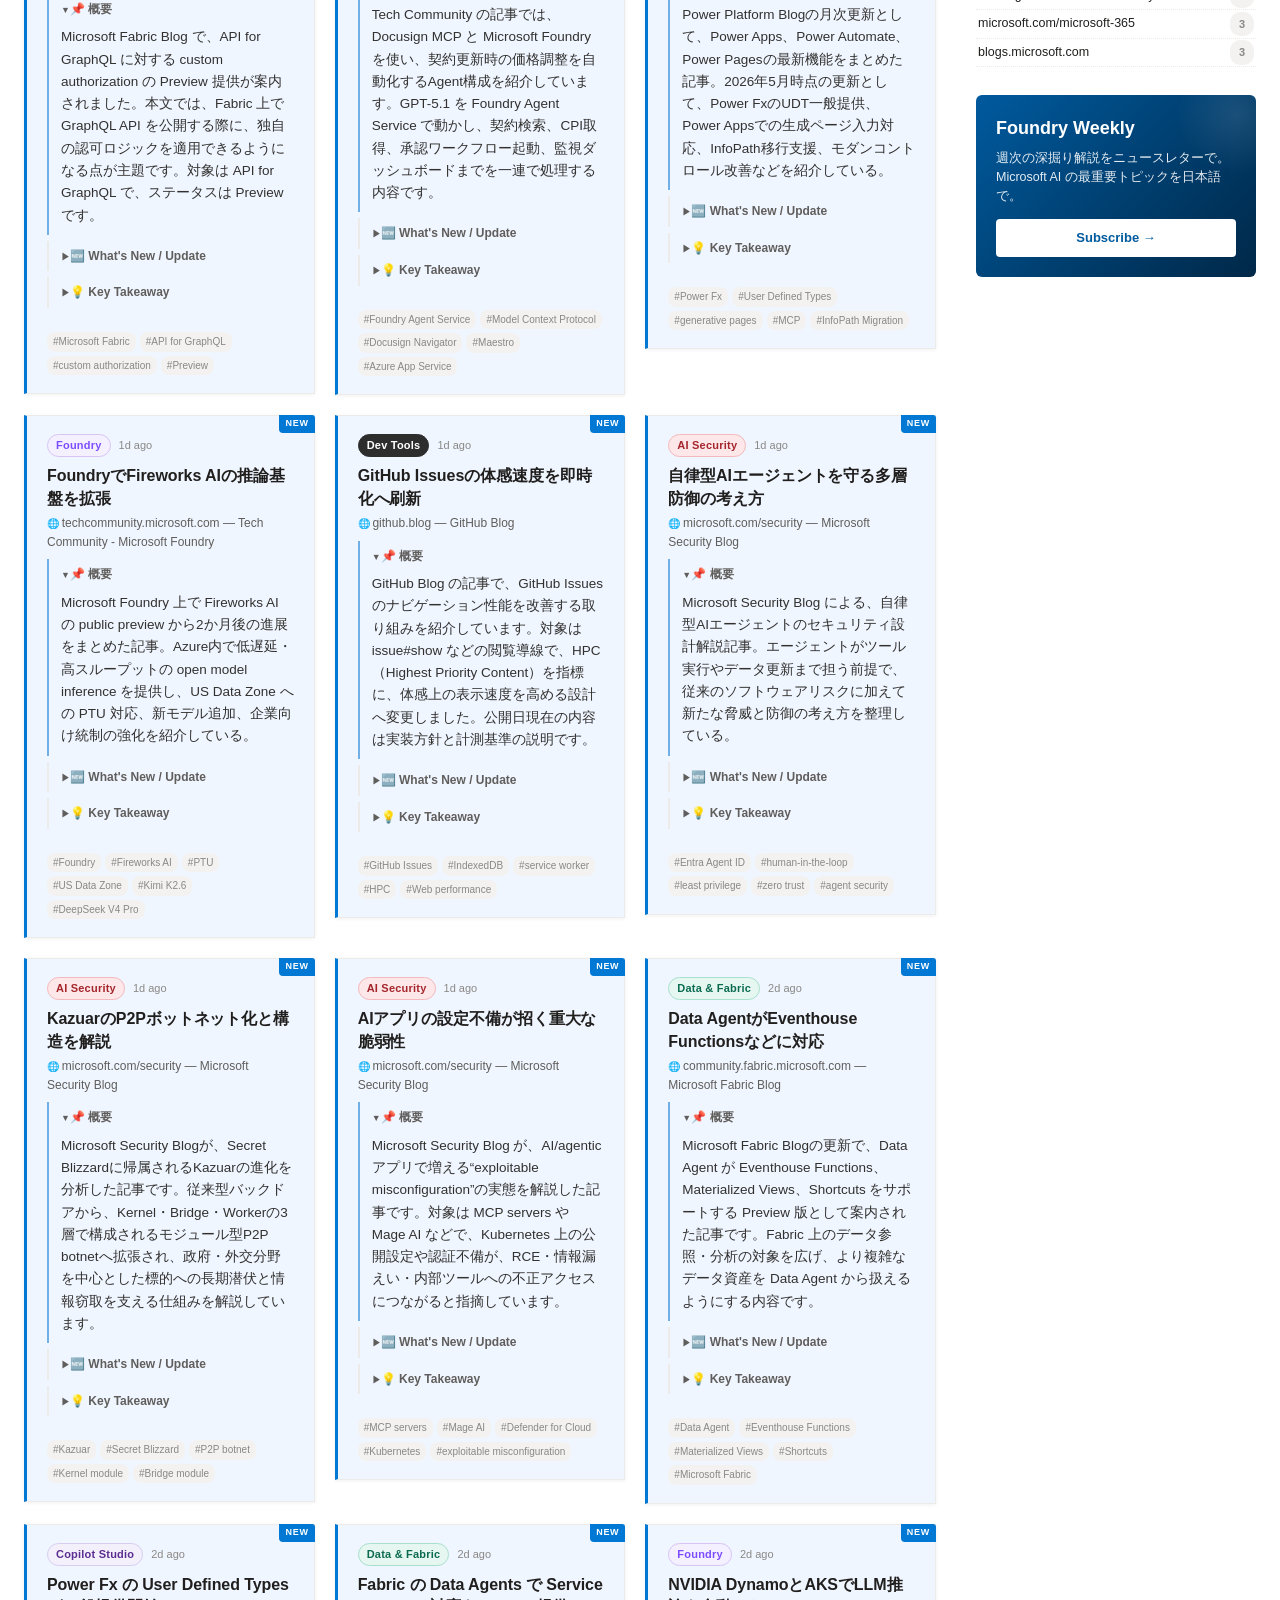
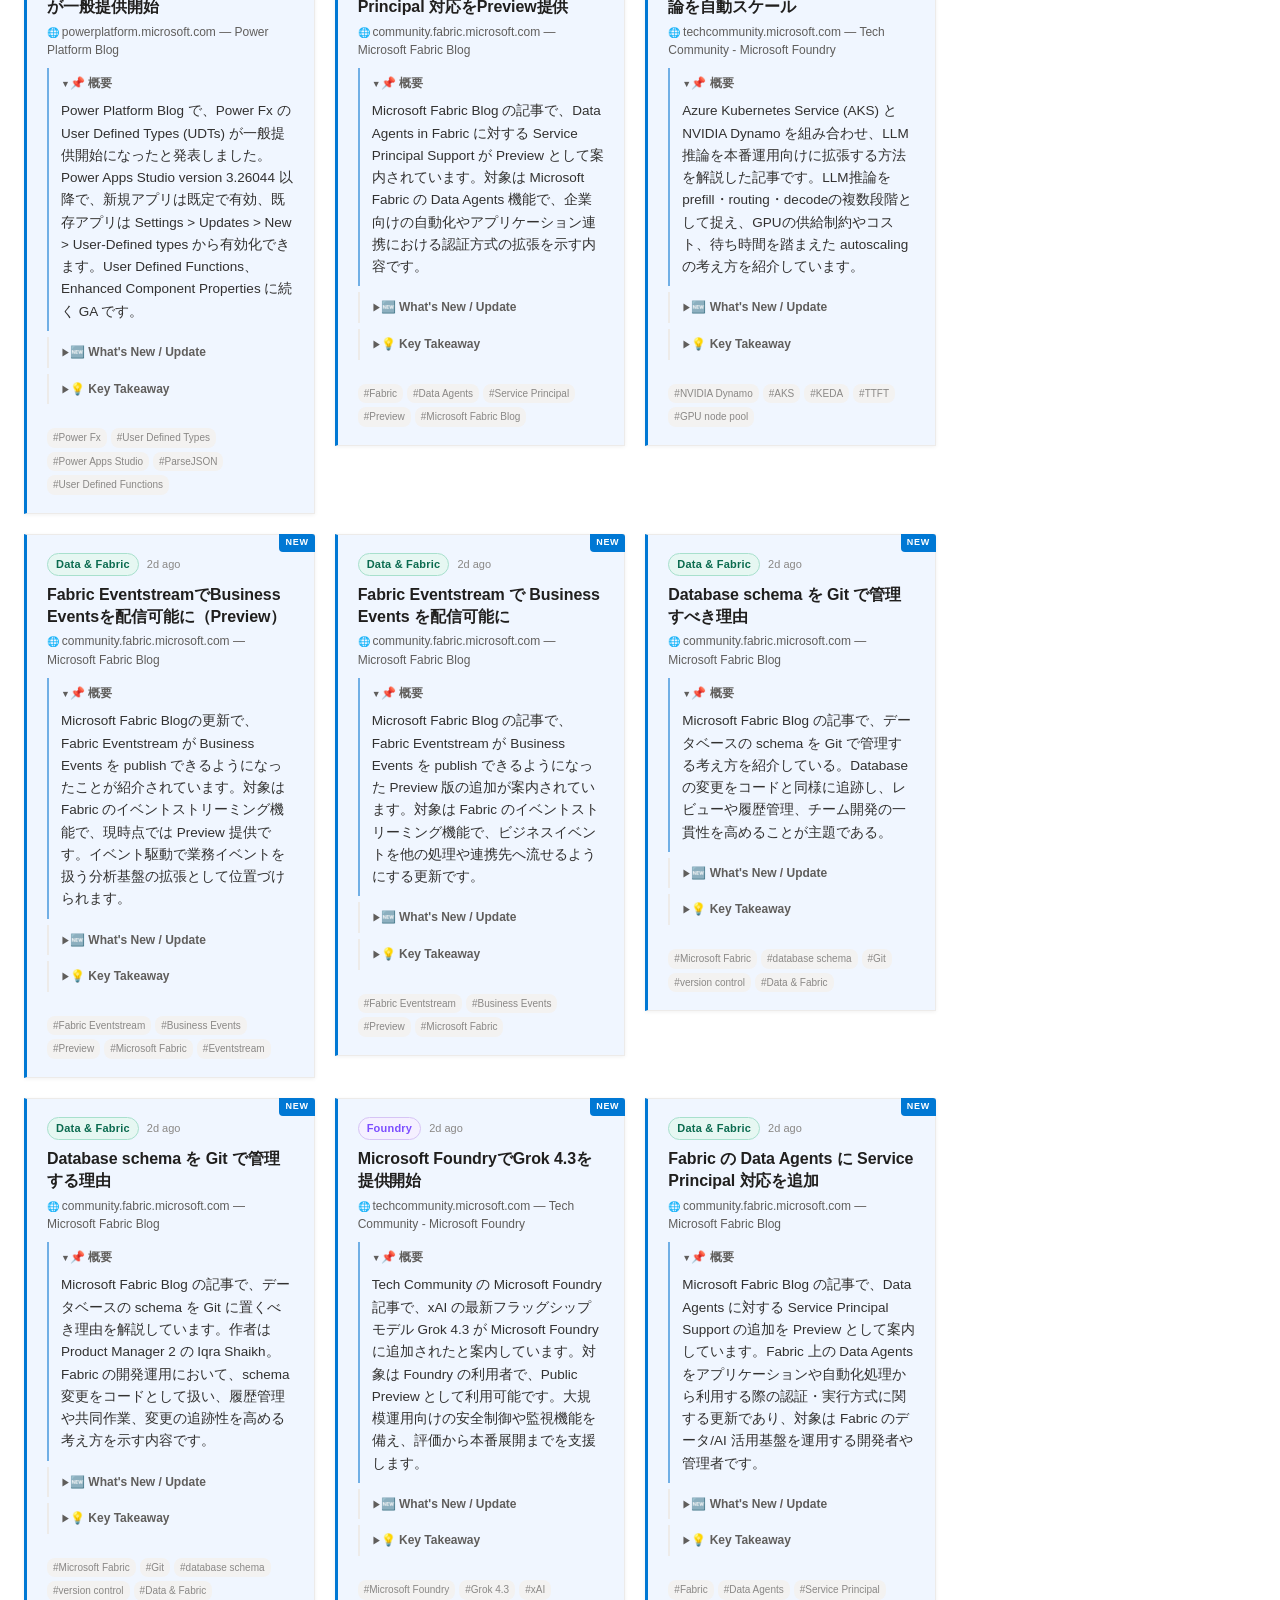
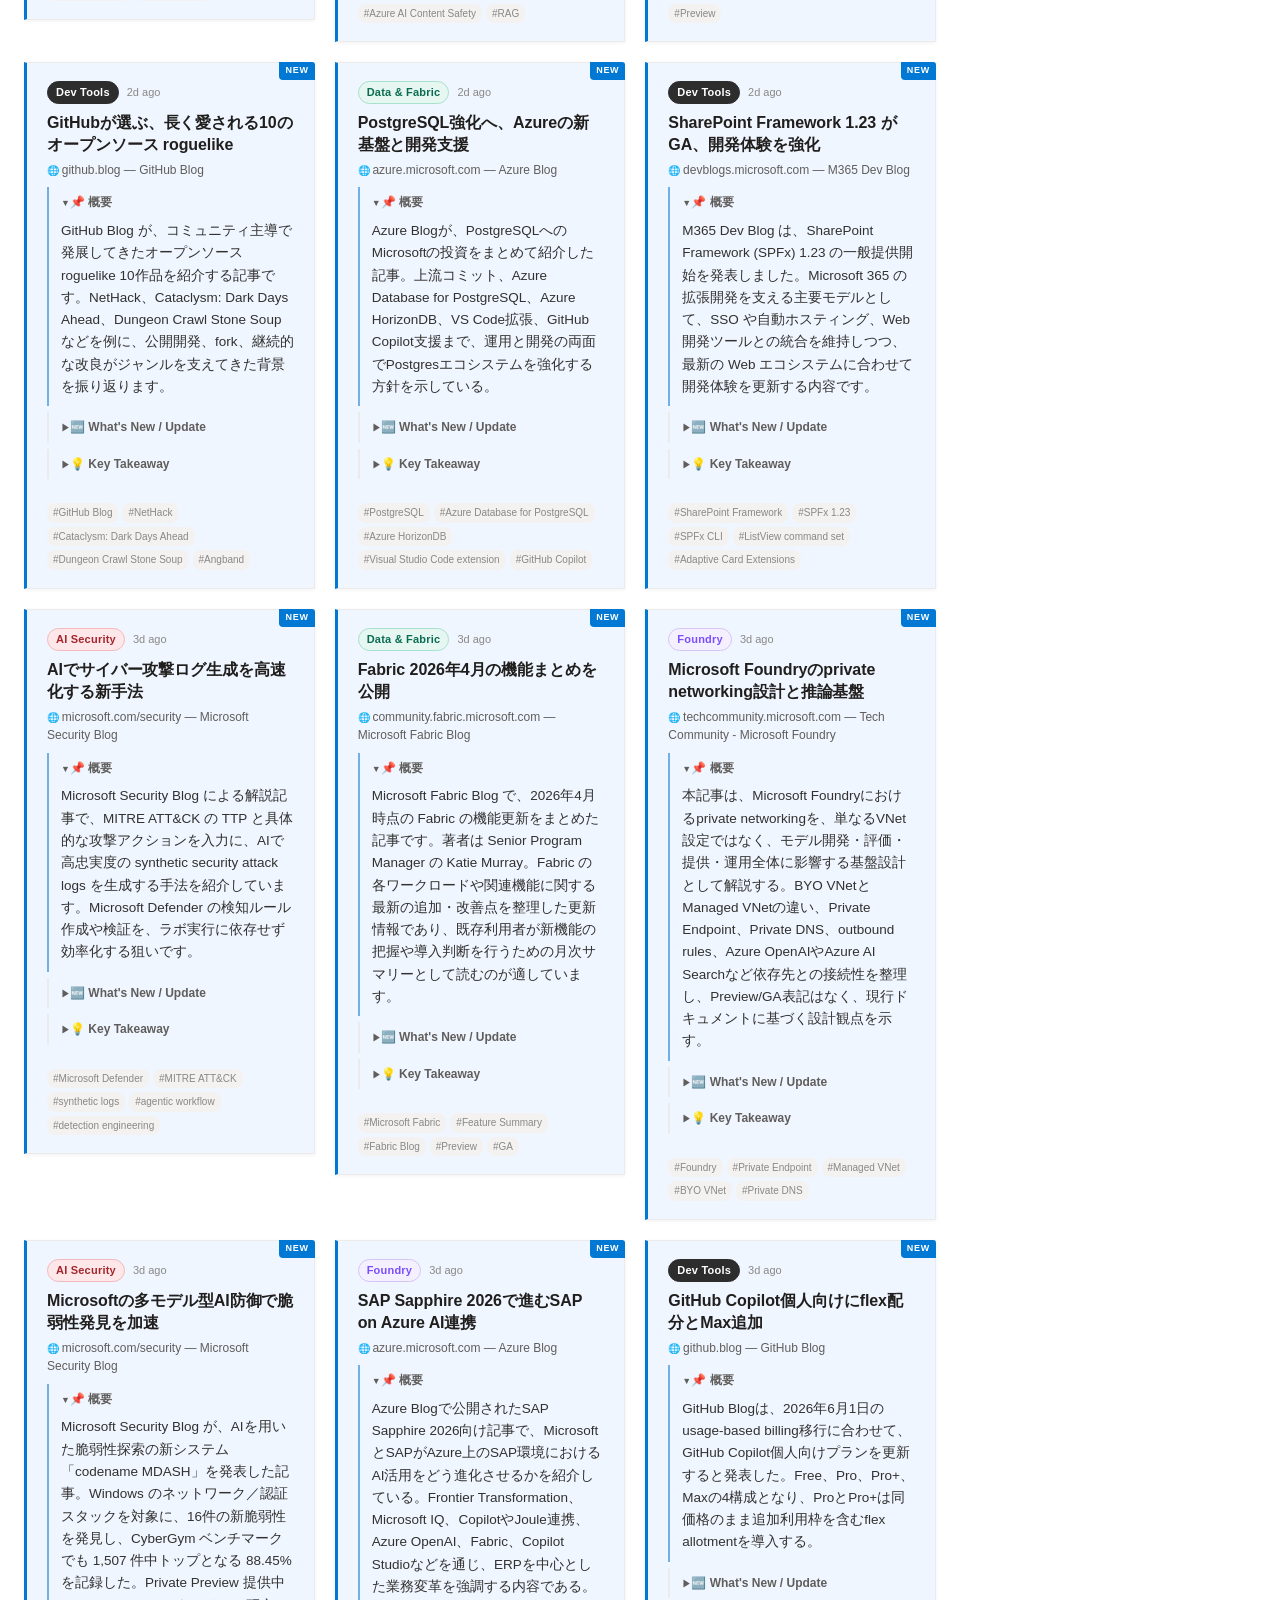
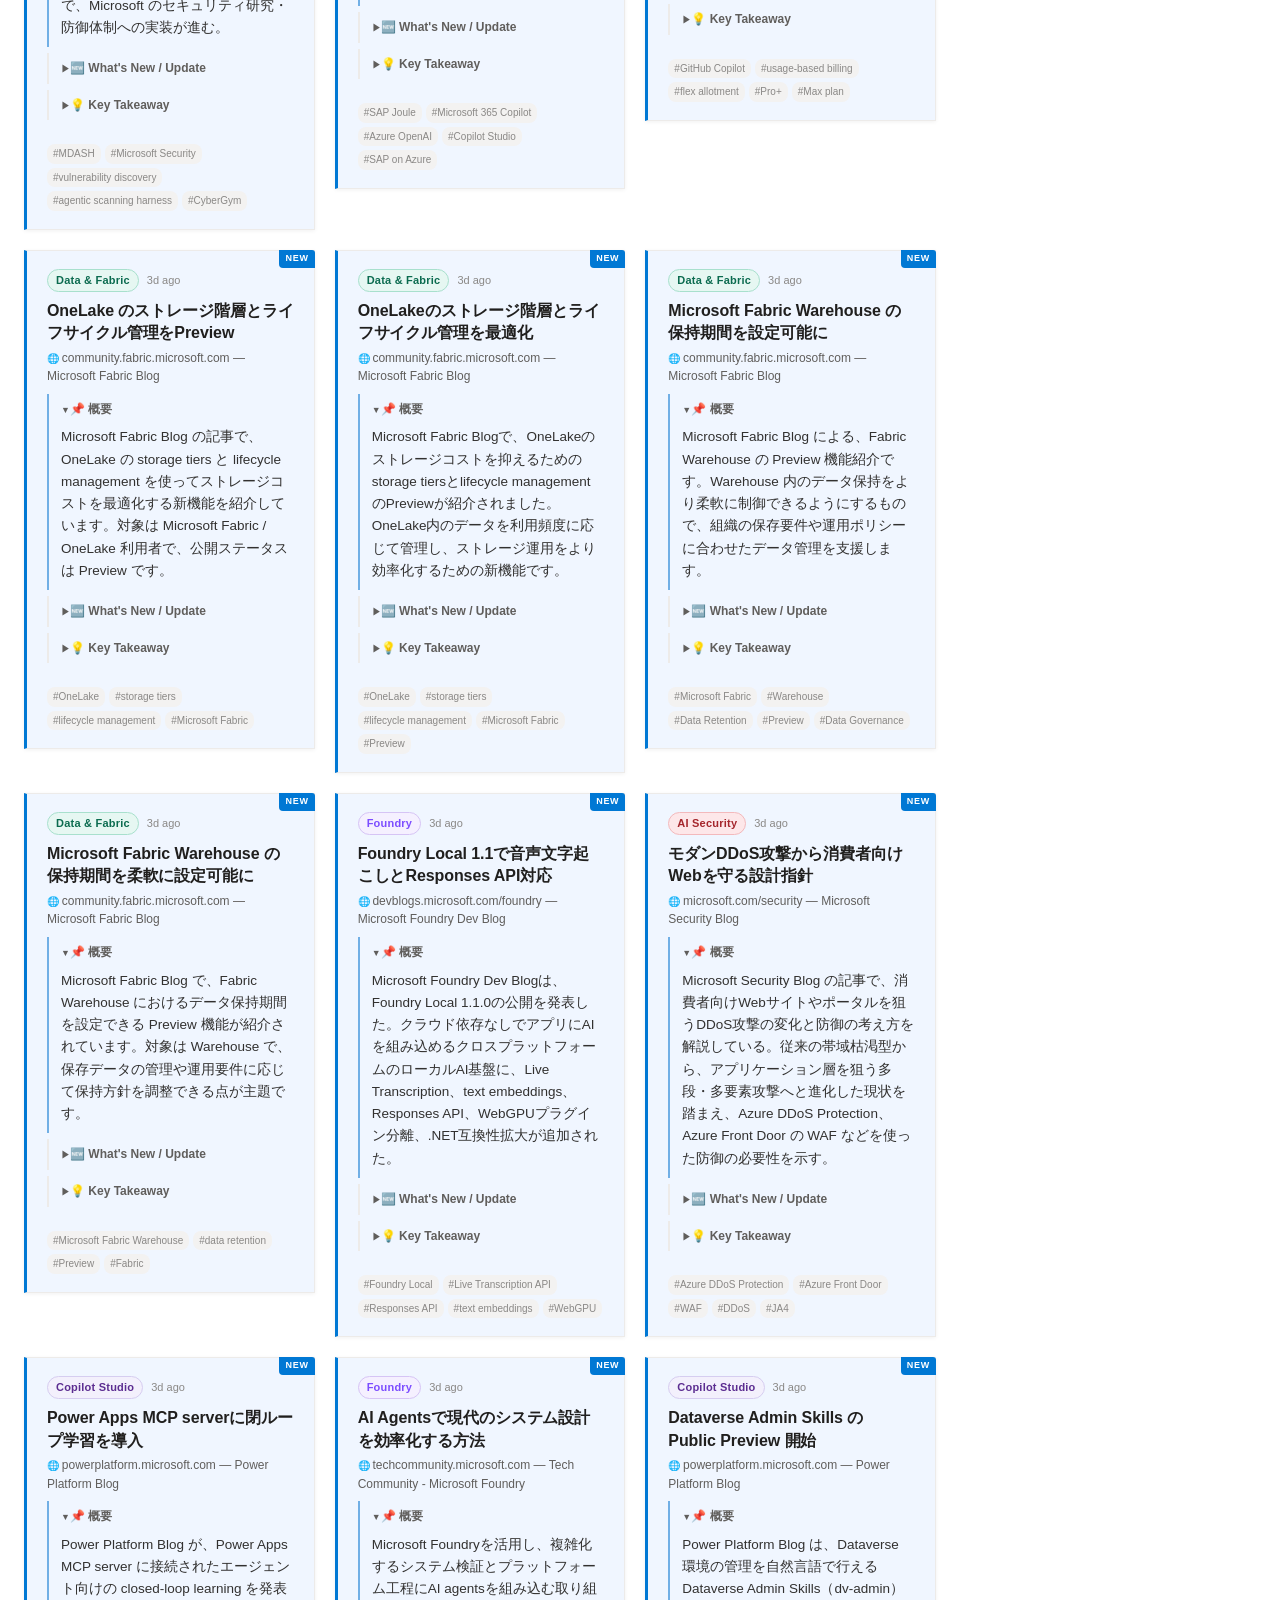
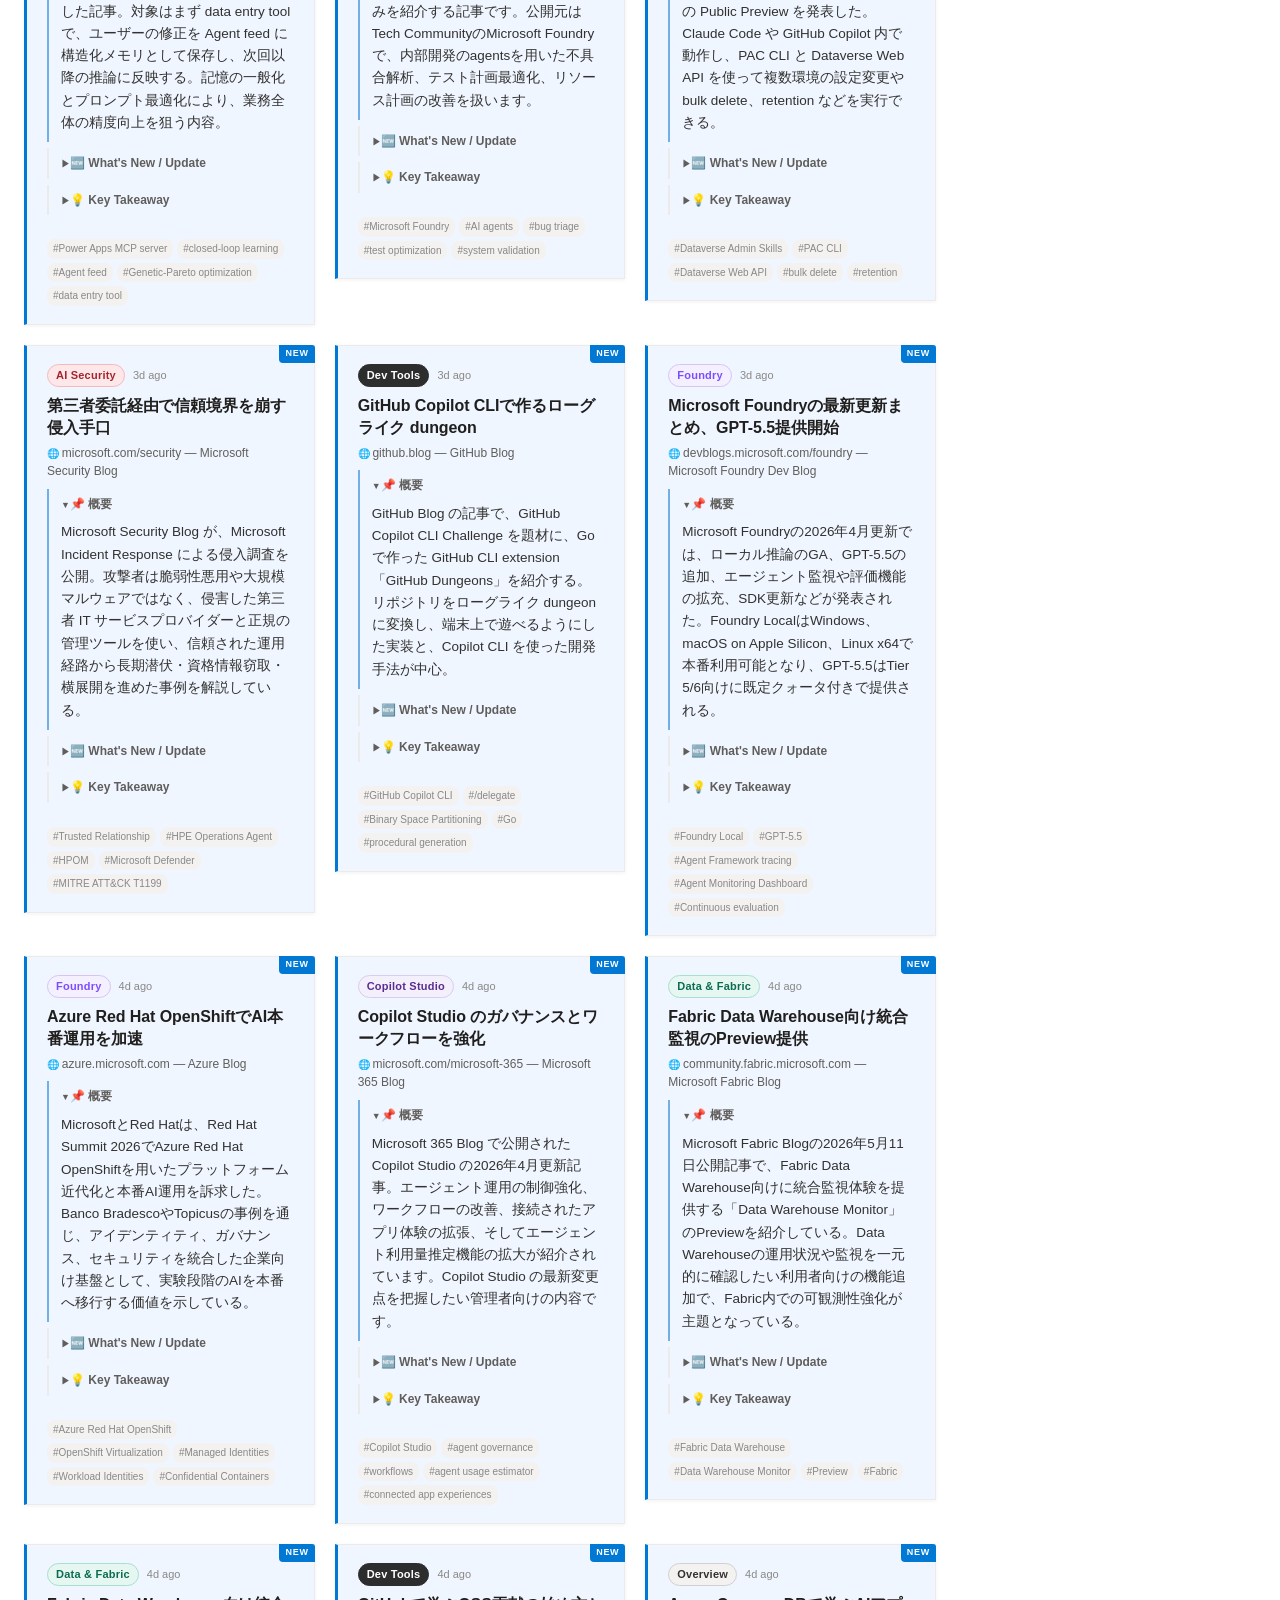
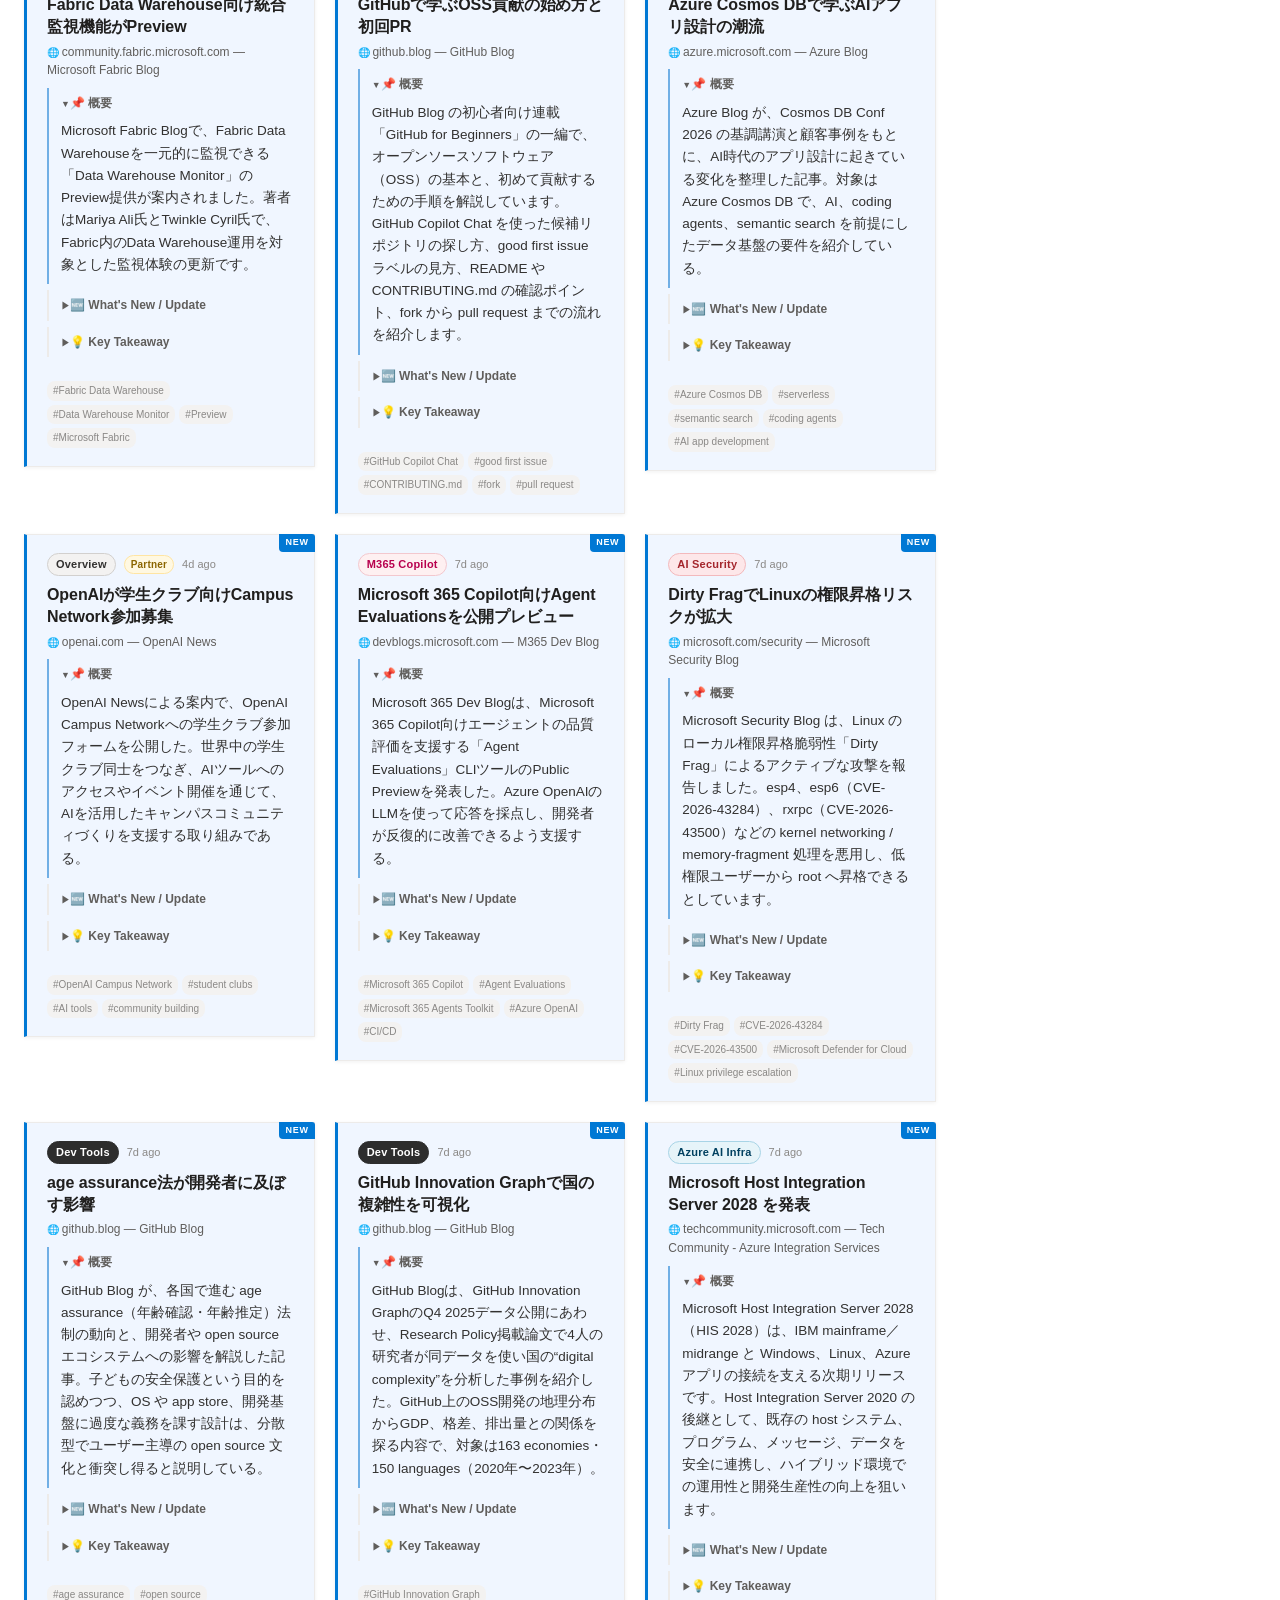
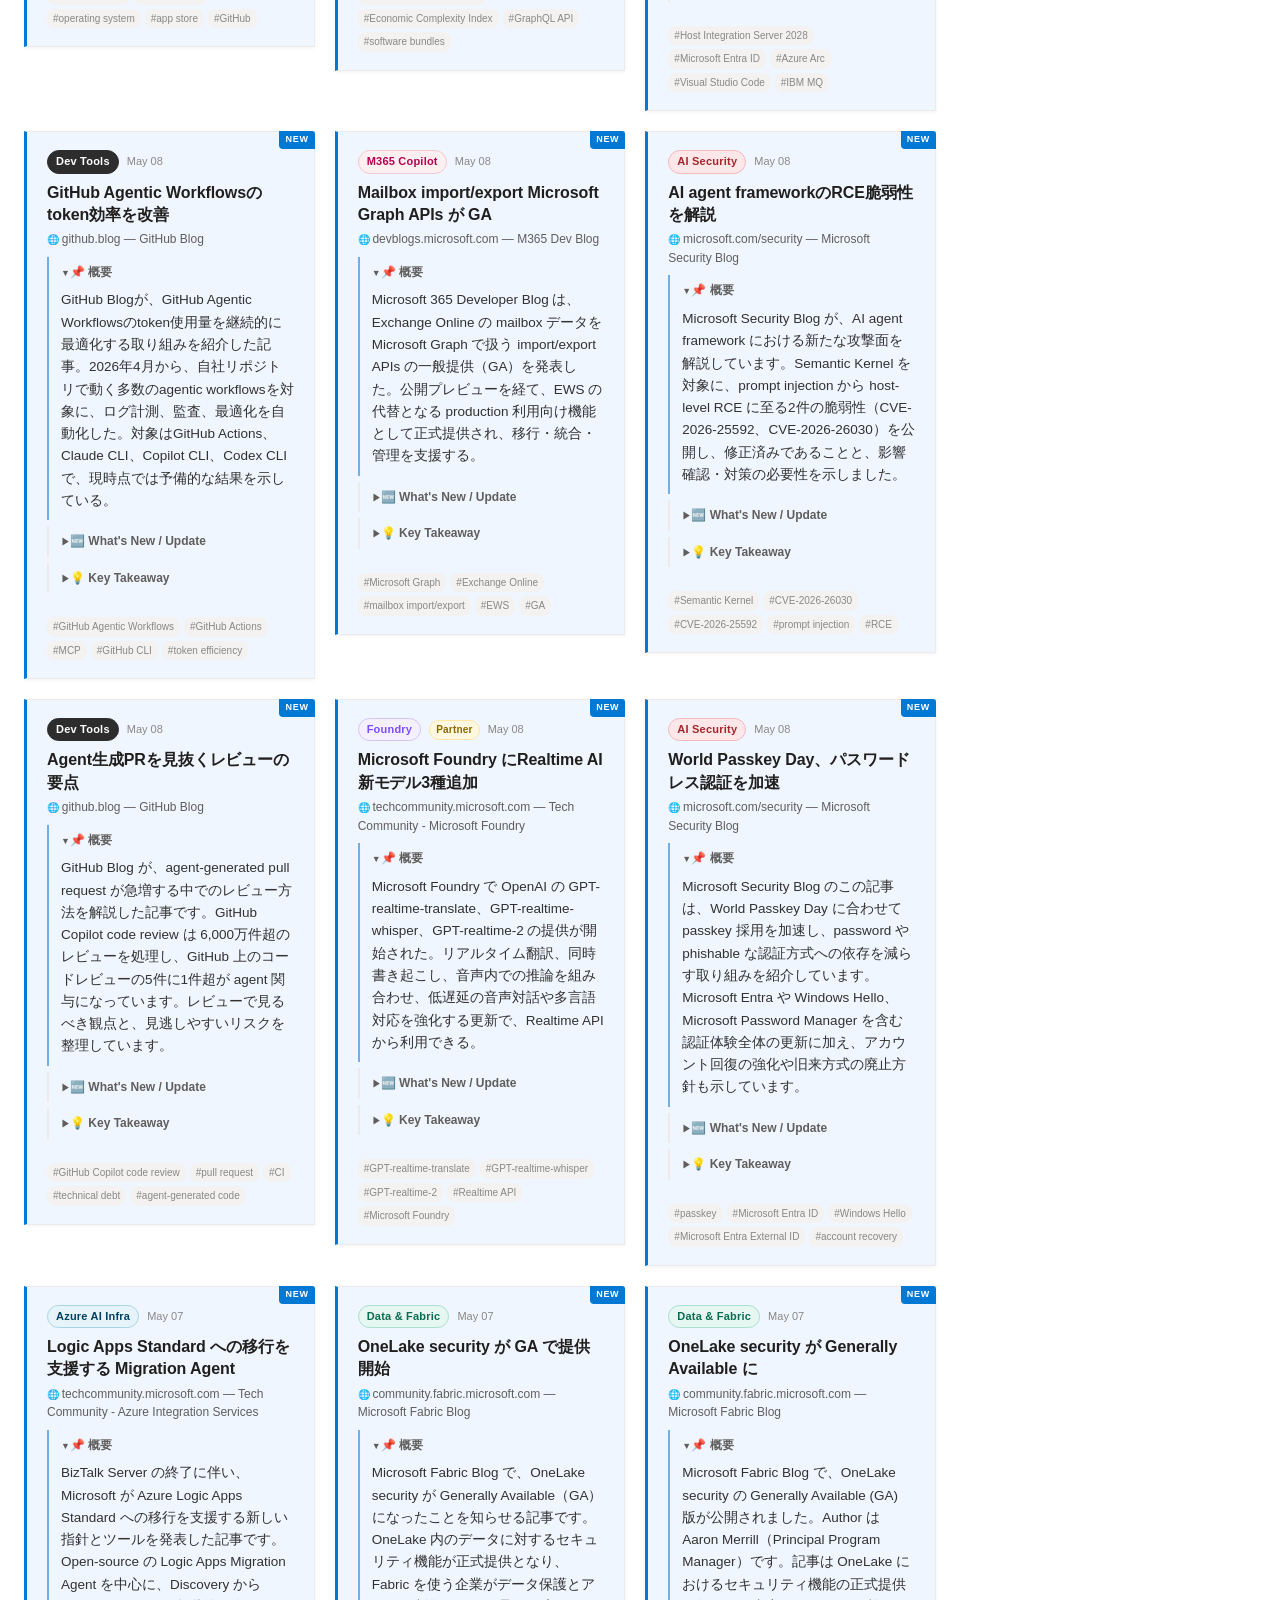
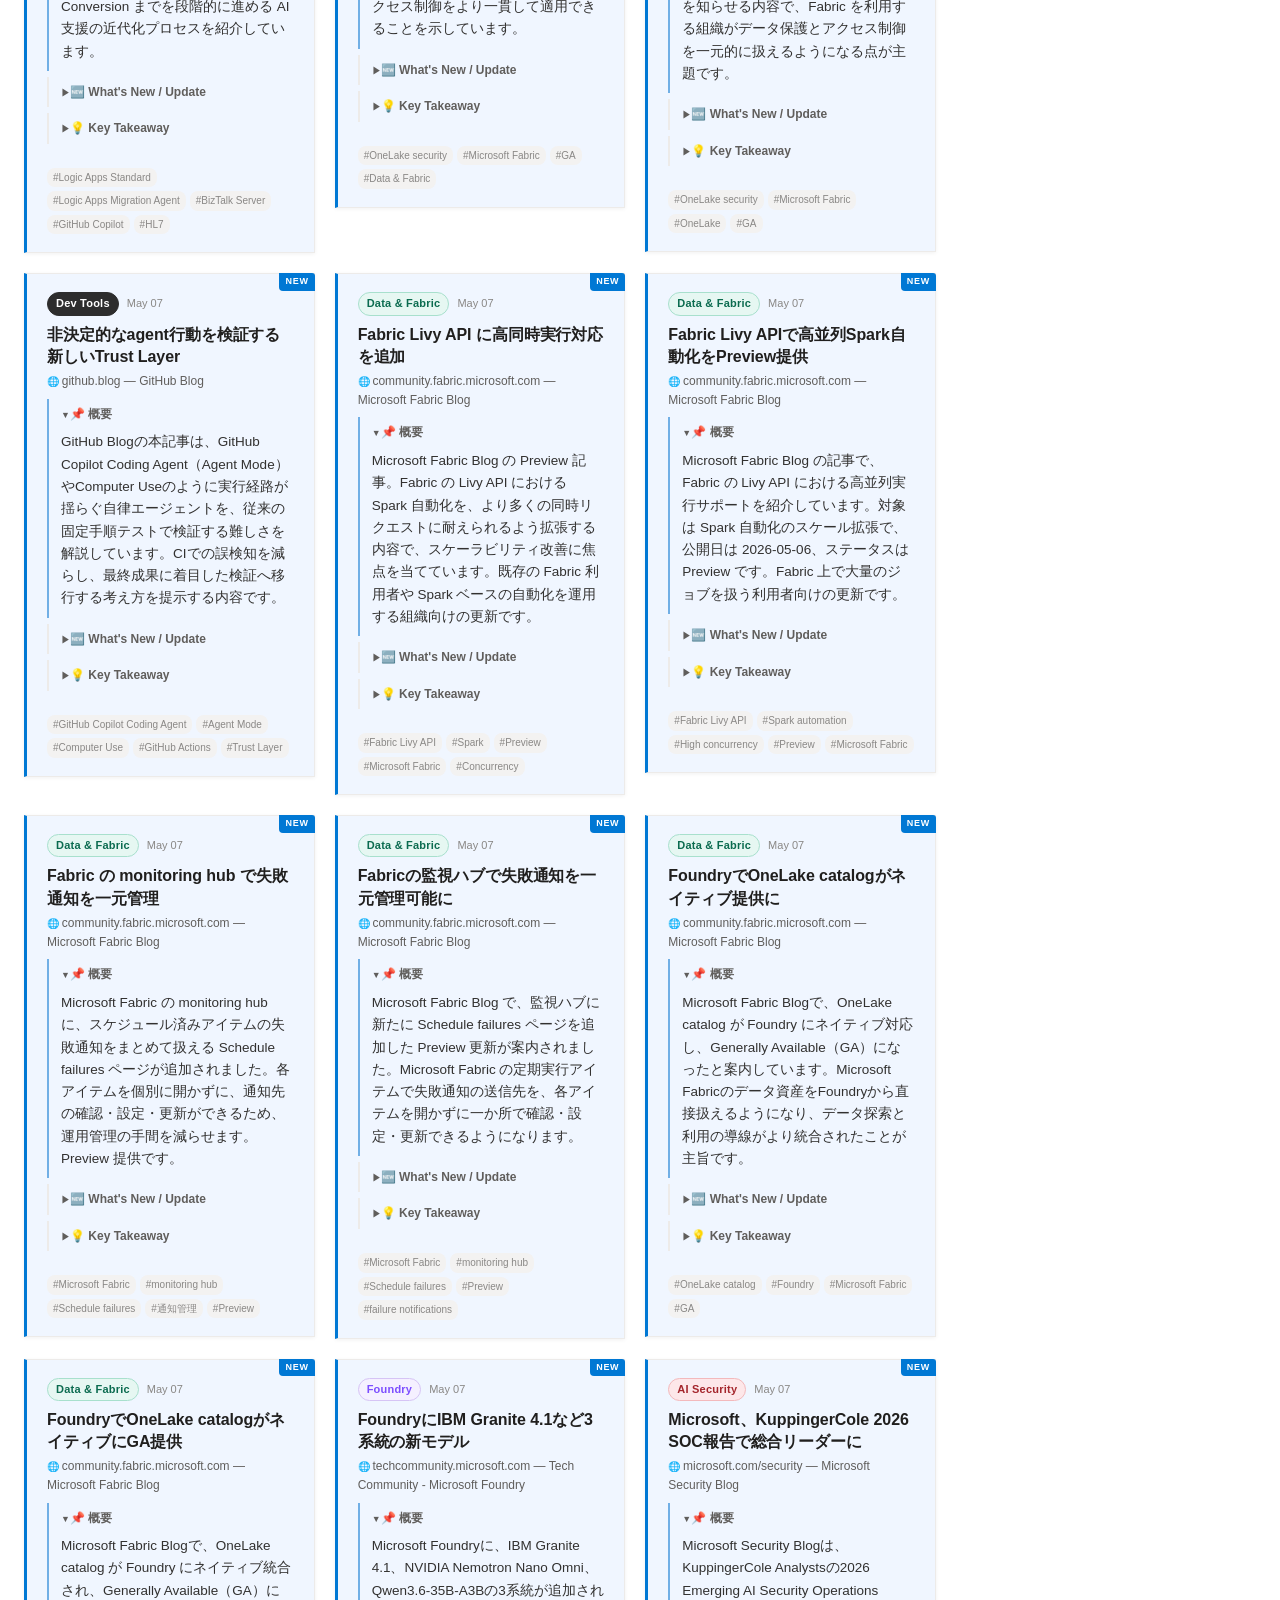
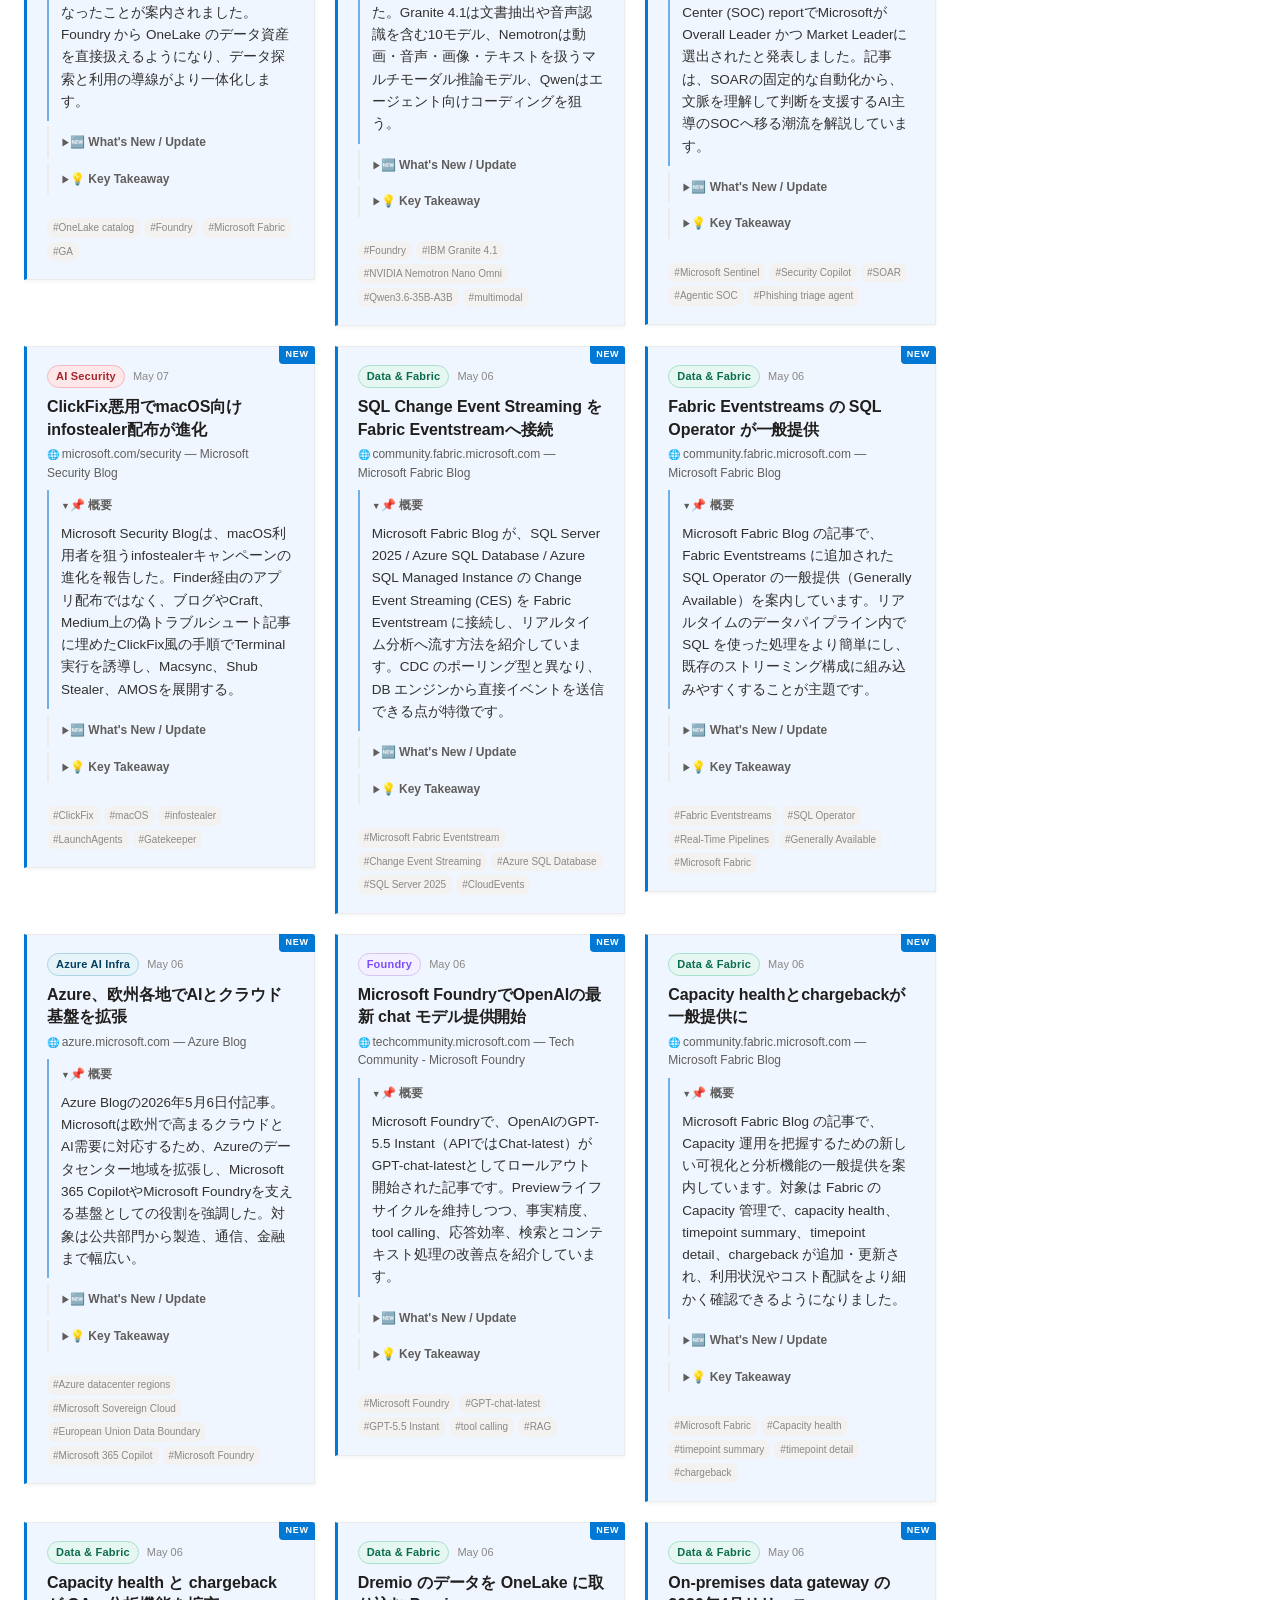
==== commit ed95c781: "🤖 Daily update 2026-05-16 05:44 UTC" ====
--- a/docs/index.html
+++ b/docs/index.html
@@ -51,7 +51,7 @@
       <span><b>220</b> stories today</span>
       <span><b>13</b> sources</span>
       <span><b>220</b> this month</span>
-      <span>Updated <b>10:29 JST</b></span>
+      <span>Updated <b>14:44 JST</b></span>
     </div>
     <div>Curated by GPT-5.4 mini · @daka1</div>
   </div>
@@ -95,7 +95,7 @@
 
   <div class="featured-meta">
     <span>📰 techcommunity.microsoft.com</span>
-    <span>📅 9h ago</span>
+    <span>📅 13h ago</span>
     <span>🏷 Foundry · Azure Monitor · LLM-as-judge · Content Safety · Agentic AI</span>
   </div>
 </article>
@@ -108,7 +108,7 @@
 <article class="story" data-category="Dev Tools" data-tags="GitHub Copilot CLI|Copilot VS Code|accessibility agent|WCAG 2.1 AA|Pull Request" data-url="https://github.blog/ai-and-ml/github-copilot/building-a-general-purpose-accessibility-agent-and-what-we-learned-in-the-process/">
   <div class="story-meta-top">
     <span class="tag cat-dev">Dev Tools</span>
-    <span class="story-time">9h ago</span>
+    <span class="story-time">13h ago</span>
   </div>
   <h3 class="story-headline">
     <a href="https://github.blog/ai-and-ml/github-copilot/building-a-general-purpose-accessibility-agent-and-what-we-learned-in-the-process/" target="_blank" rel="noopener">GitHubがアクセシビリティAgentを試験導入</a>
@@ -137,7 +137,7 @@
 </article><article class="story" data-category="Dev Tools" data-tags="bug bounty|shared responsibility|AI-assisted security research|proof of concept|HackerOne" data-url="https://github.blog/security/raising-the-bar-quality-shared-responsibility-and-the-future-of-githubs-bug-bounty-program/">
   <div class="story-meta-top">
     <span class="tag cat-dev">Dev Tools</span>
-    <span class="story-time">11h ago</span>
+    <span class="story-time">15h ago</span>
   </div>
   <h3 class="story-headline">
     <a href="https://github.blog/security/raising-the-bar-quality-shared-responsibility-and-the-future-of-githubs-bug-bounty-program/" target="_blank" rel="noopener">GitHub bug bountyの基準強化とAI活用の考え方</a>
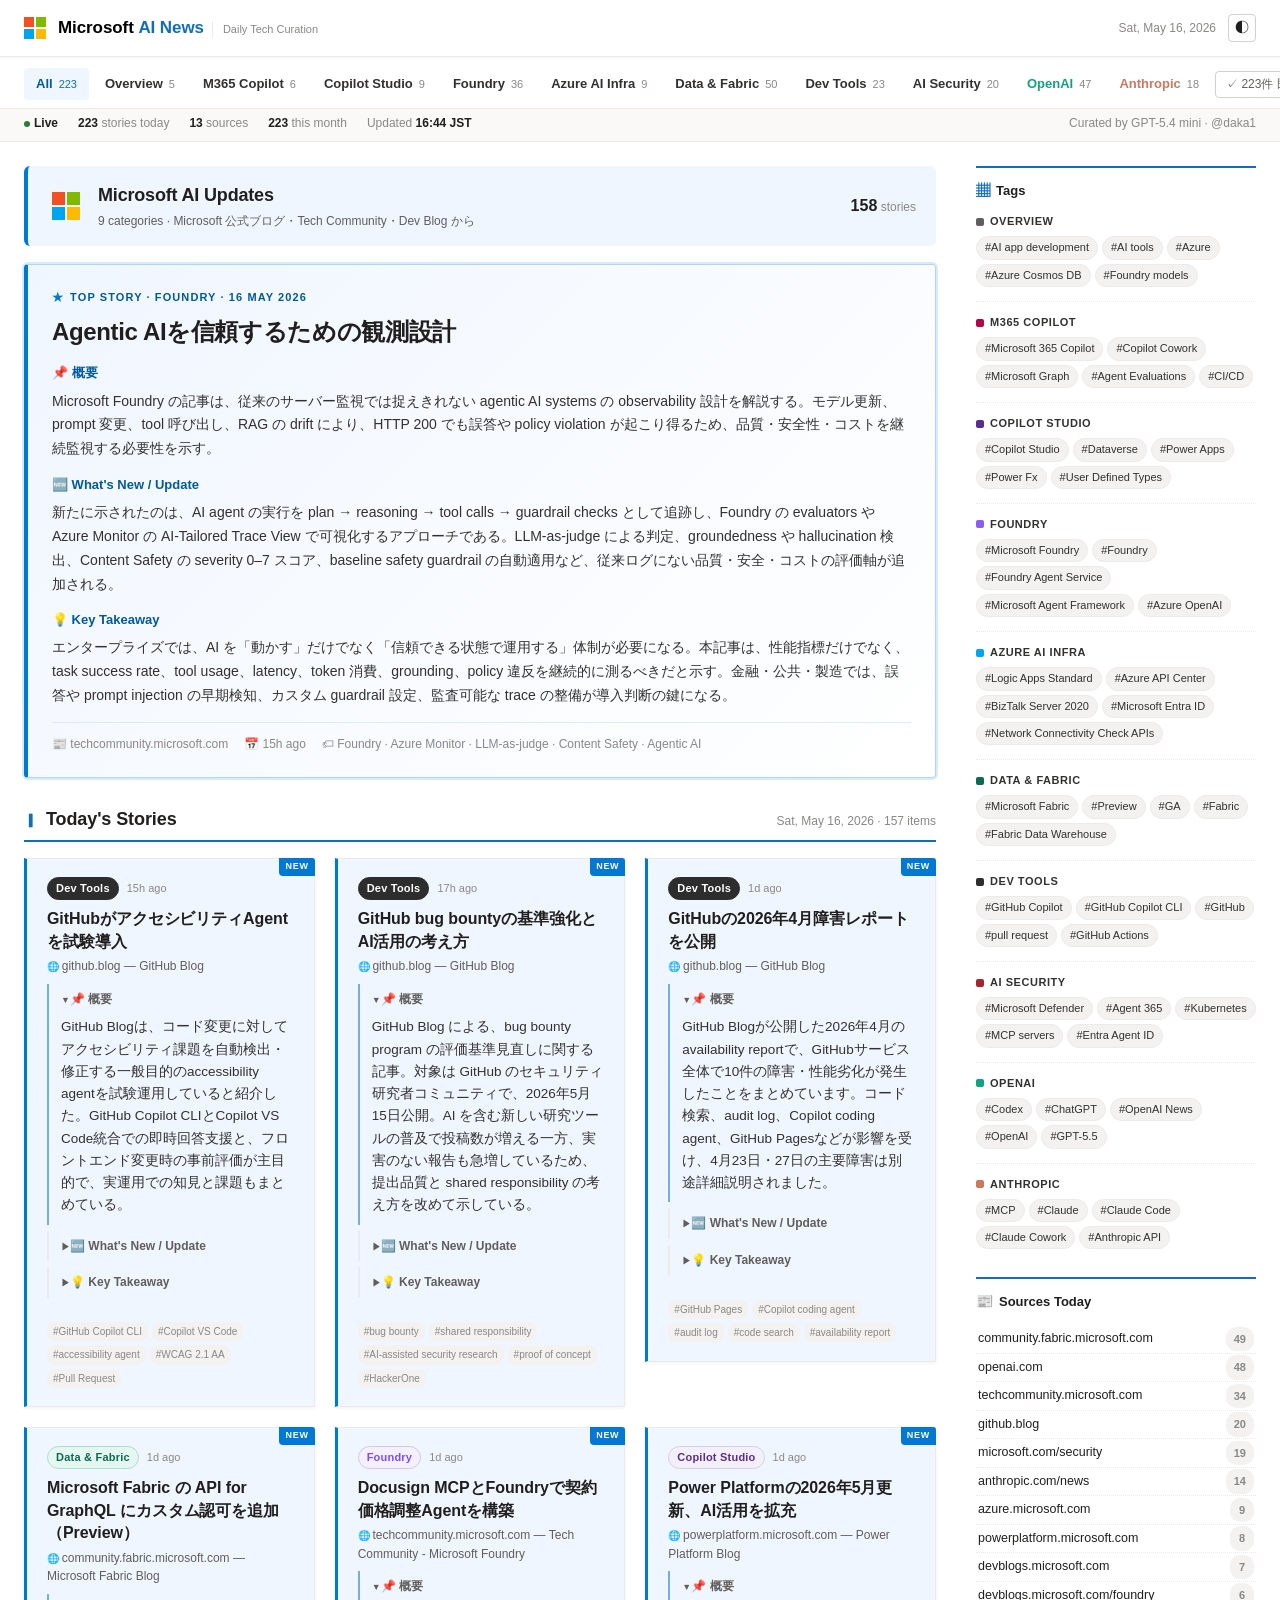
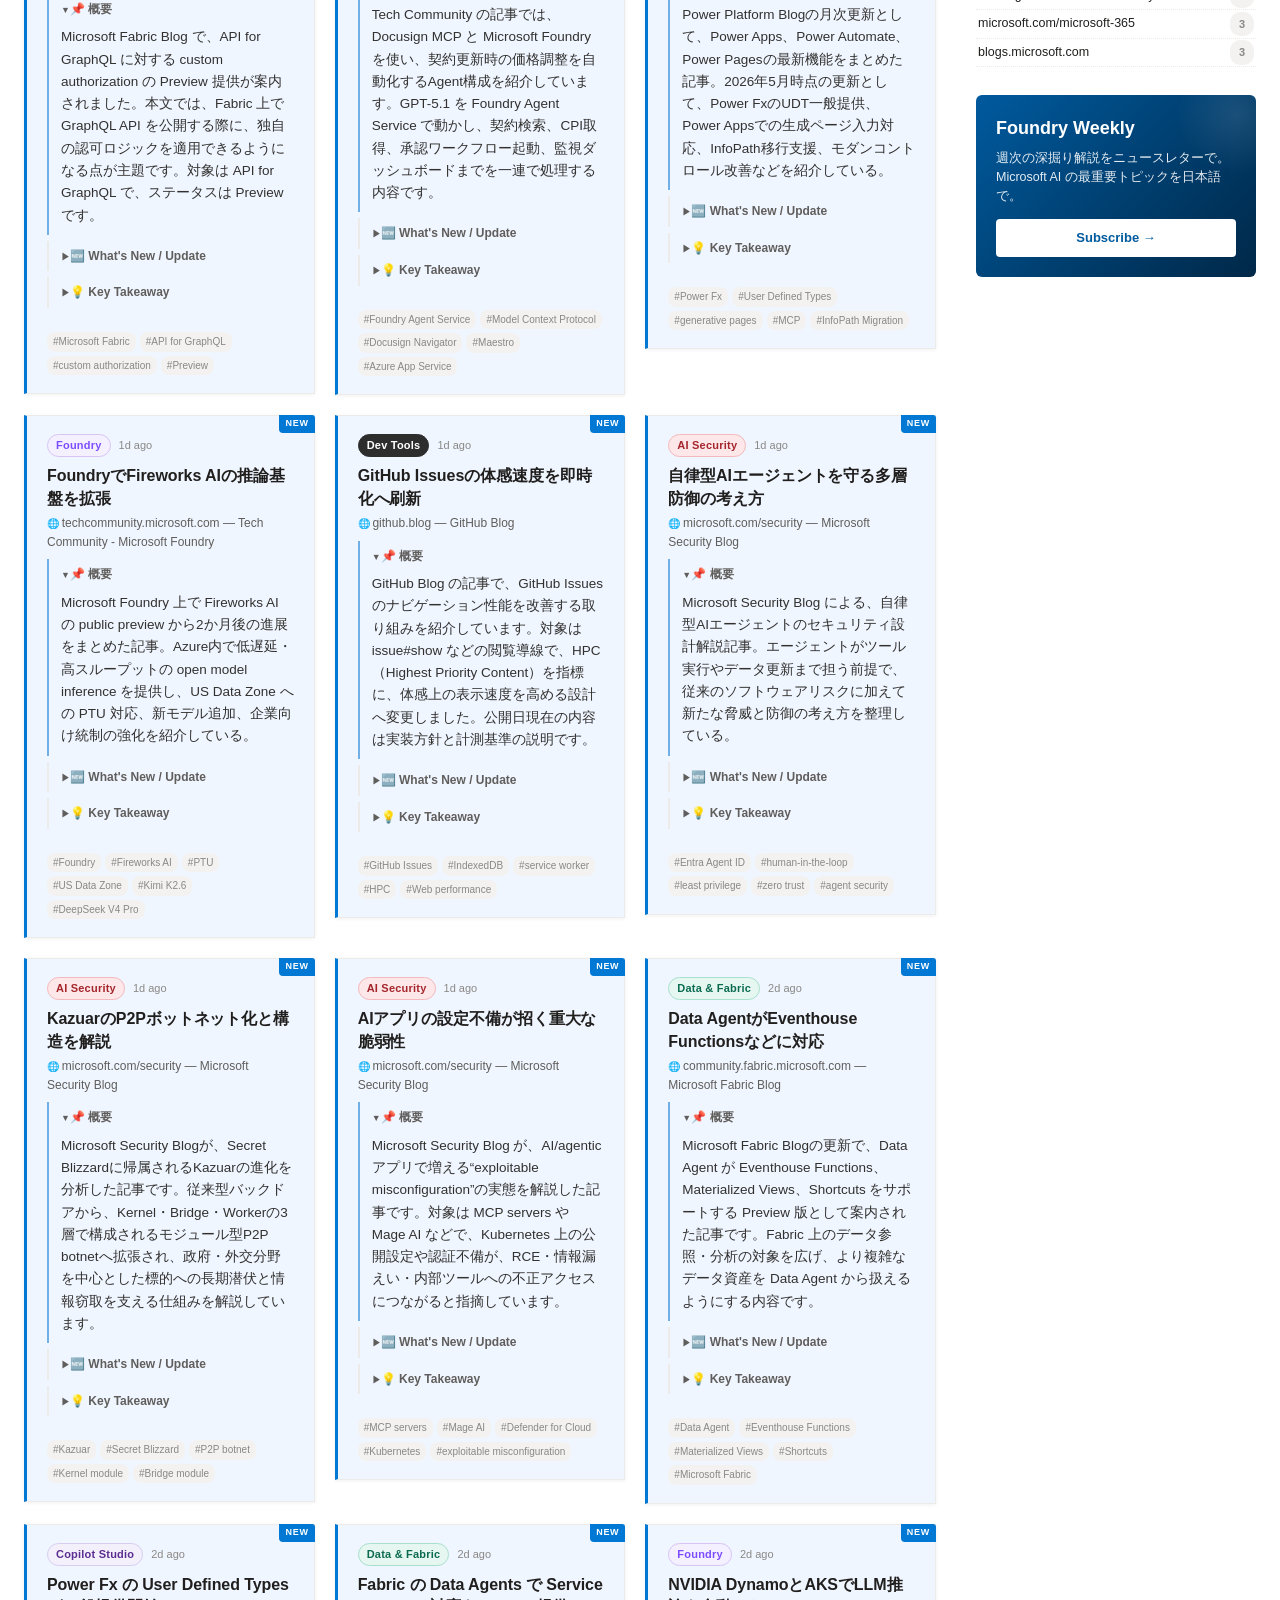
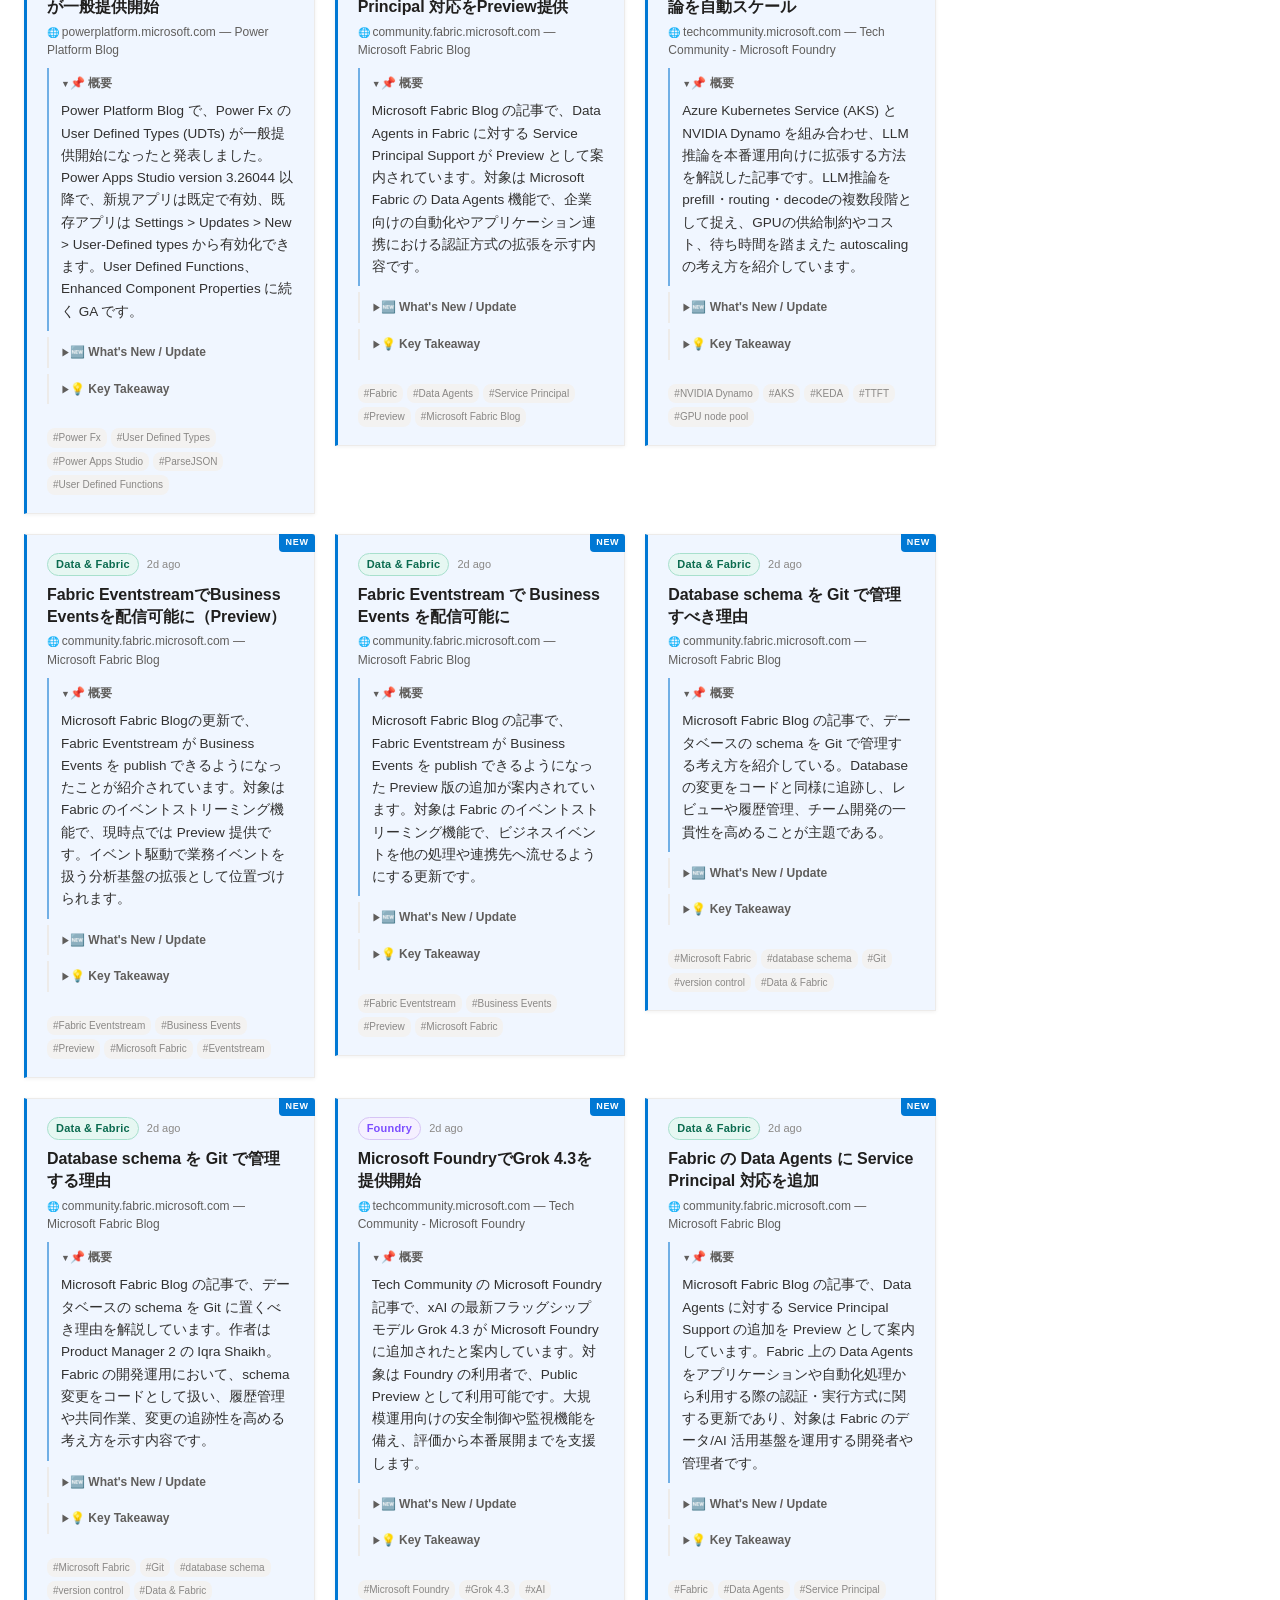
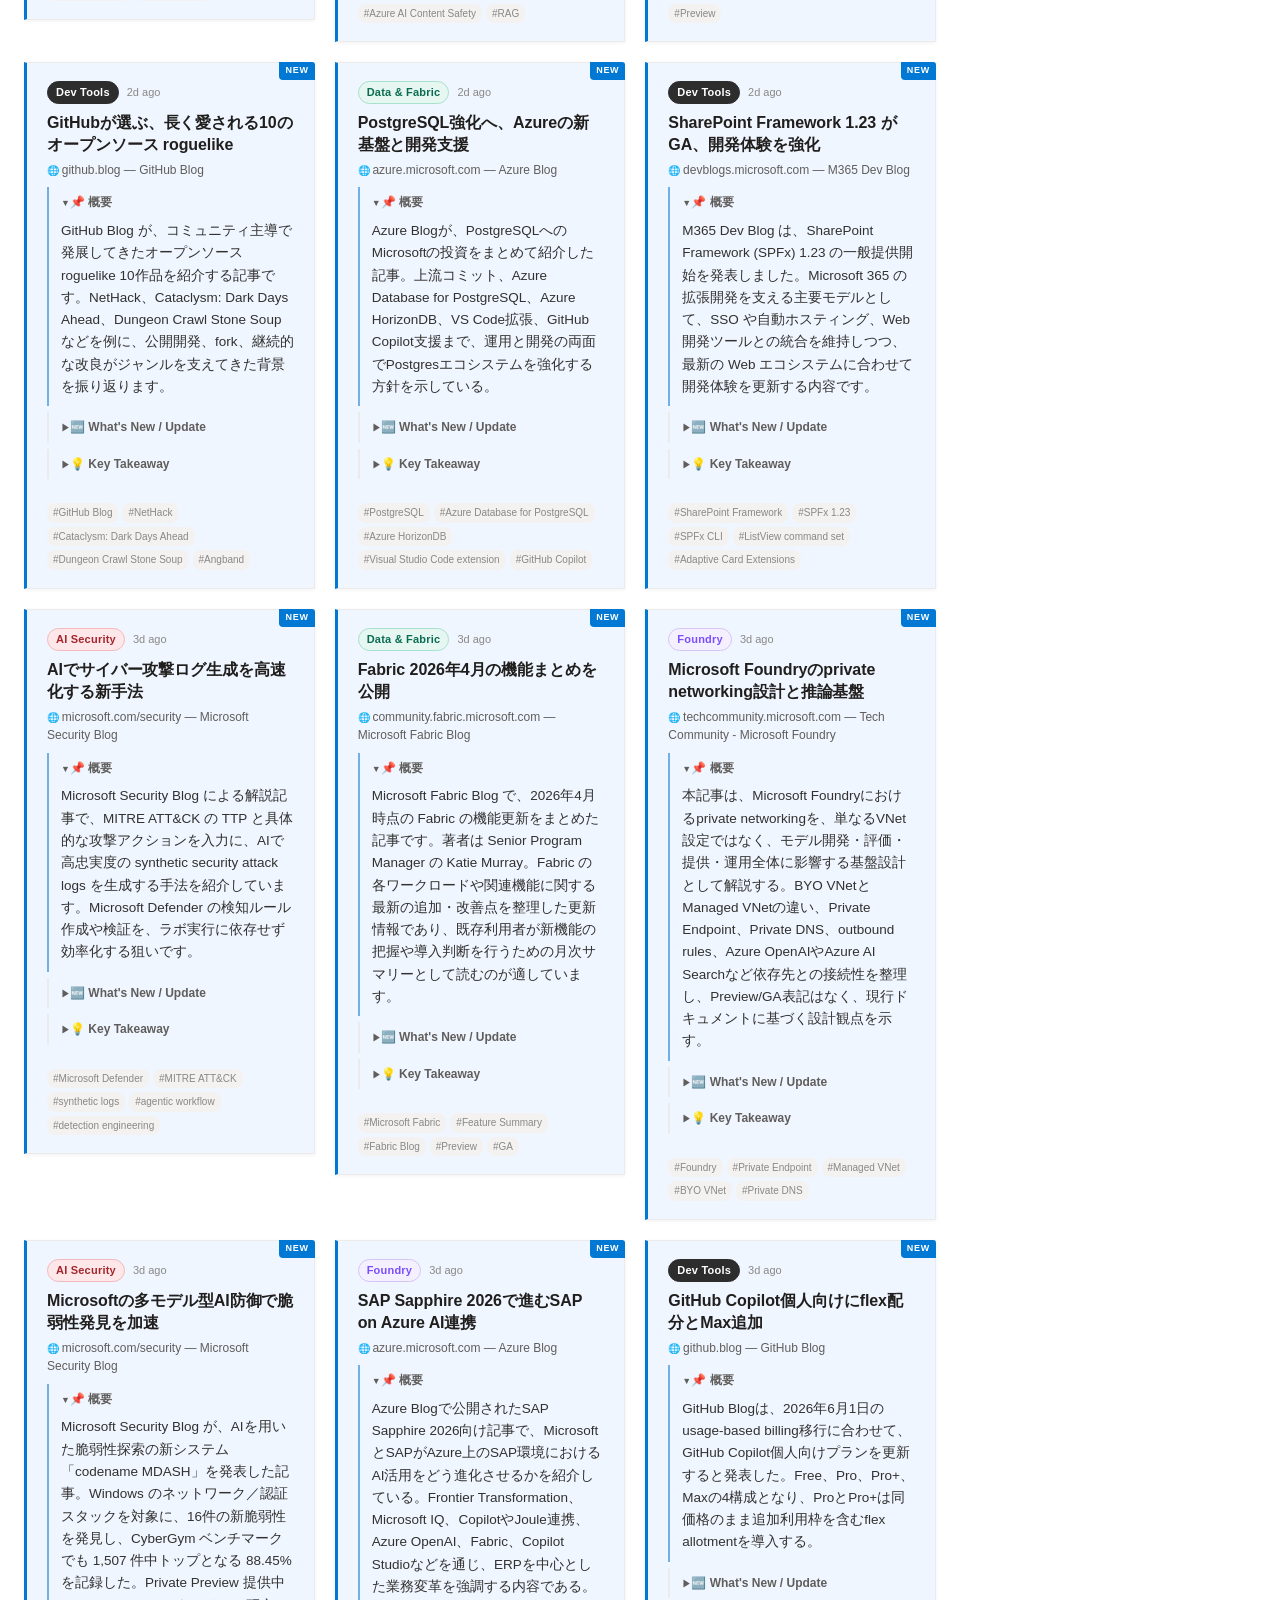
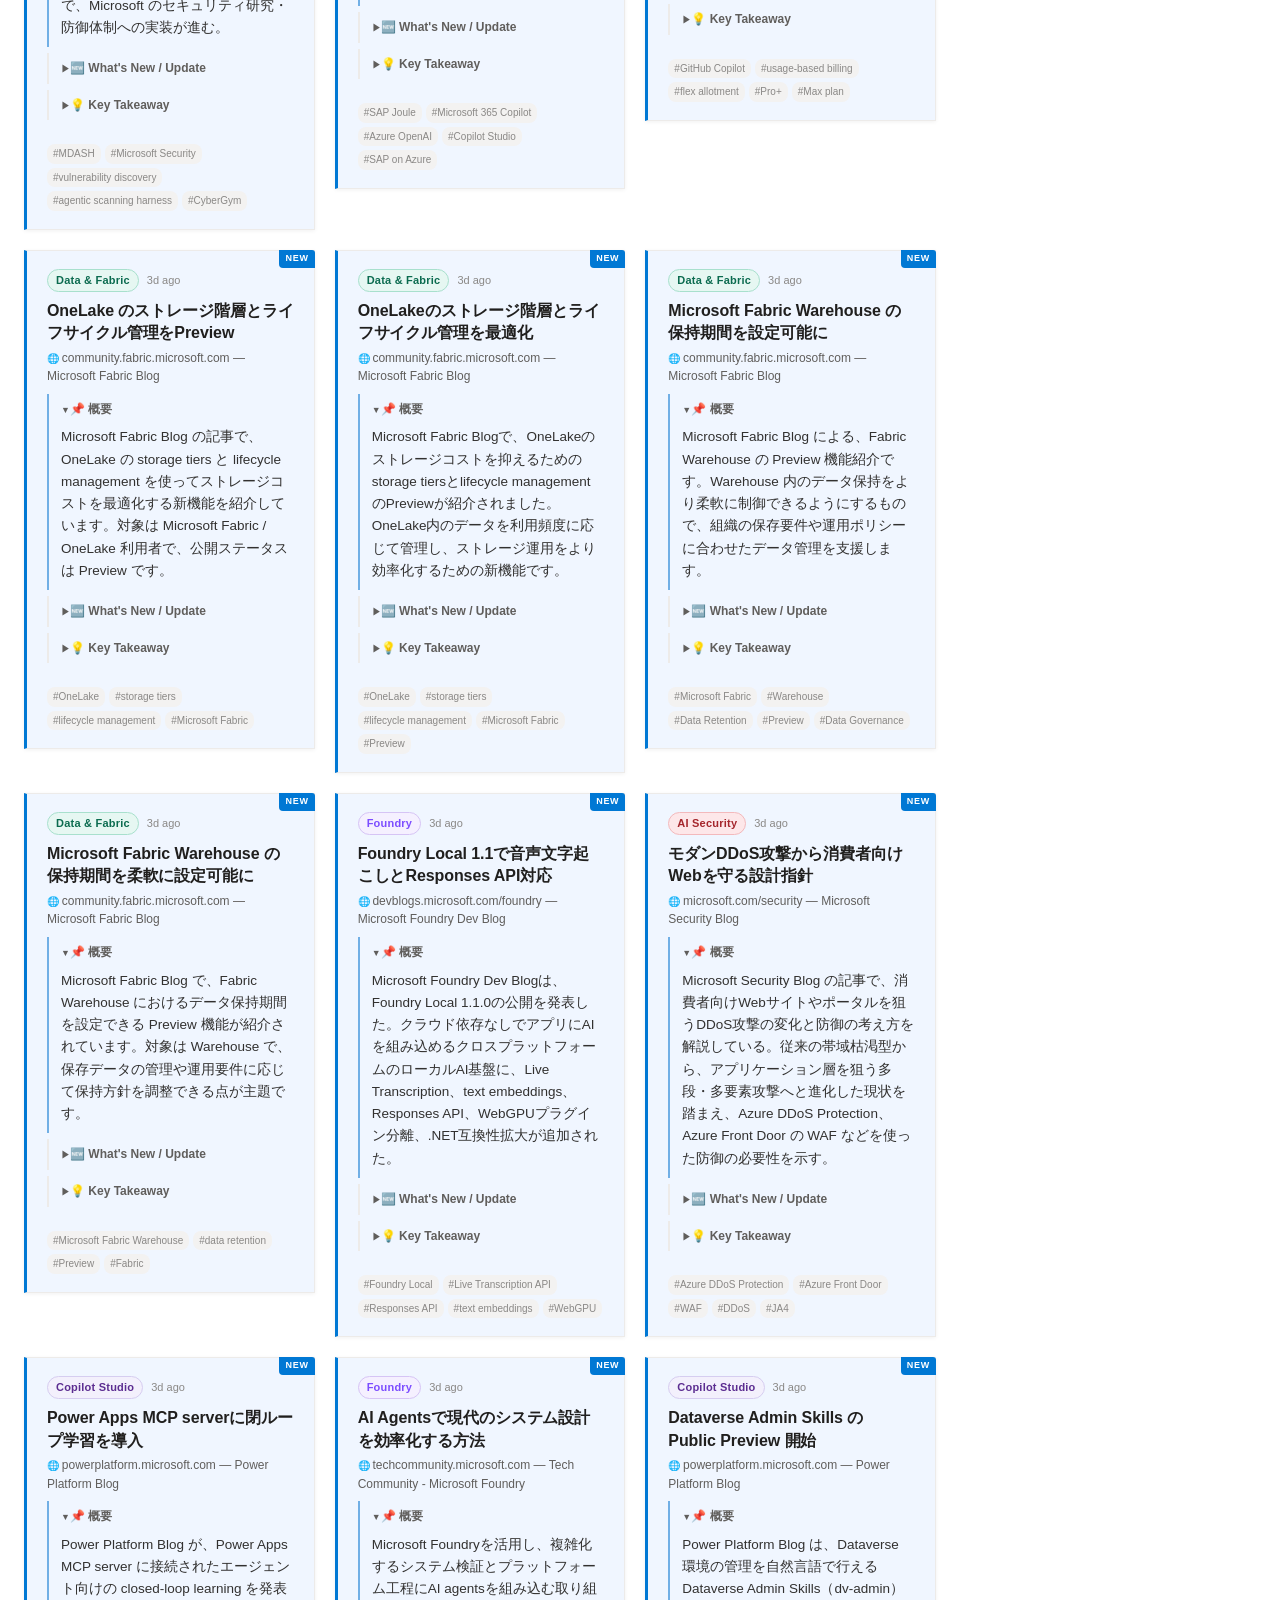
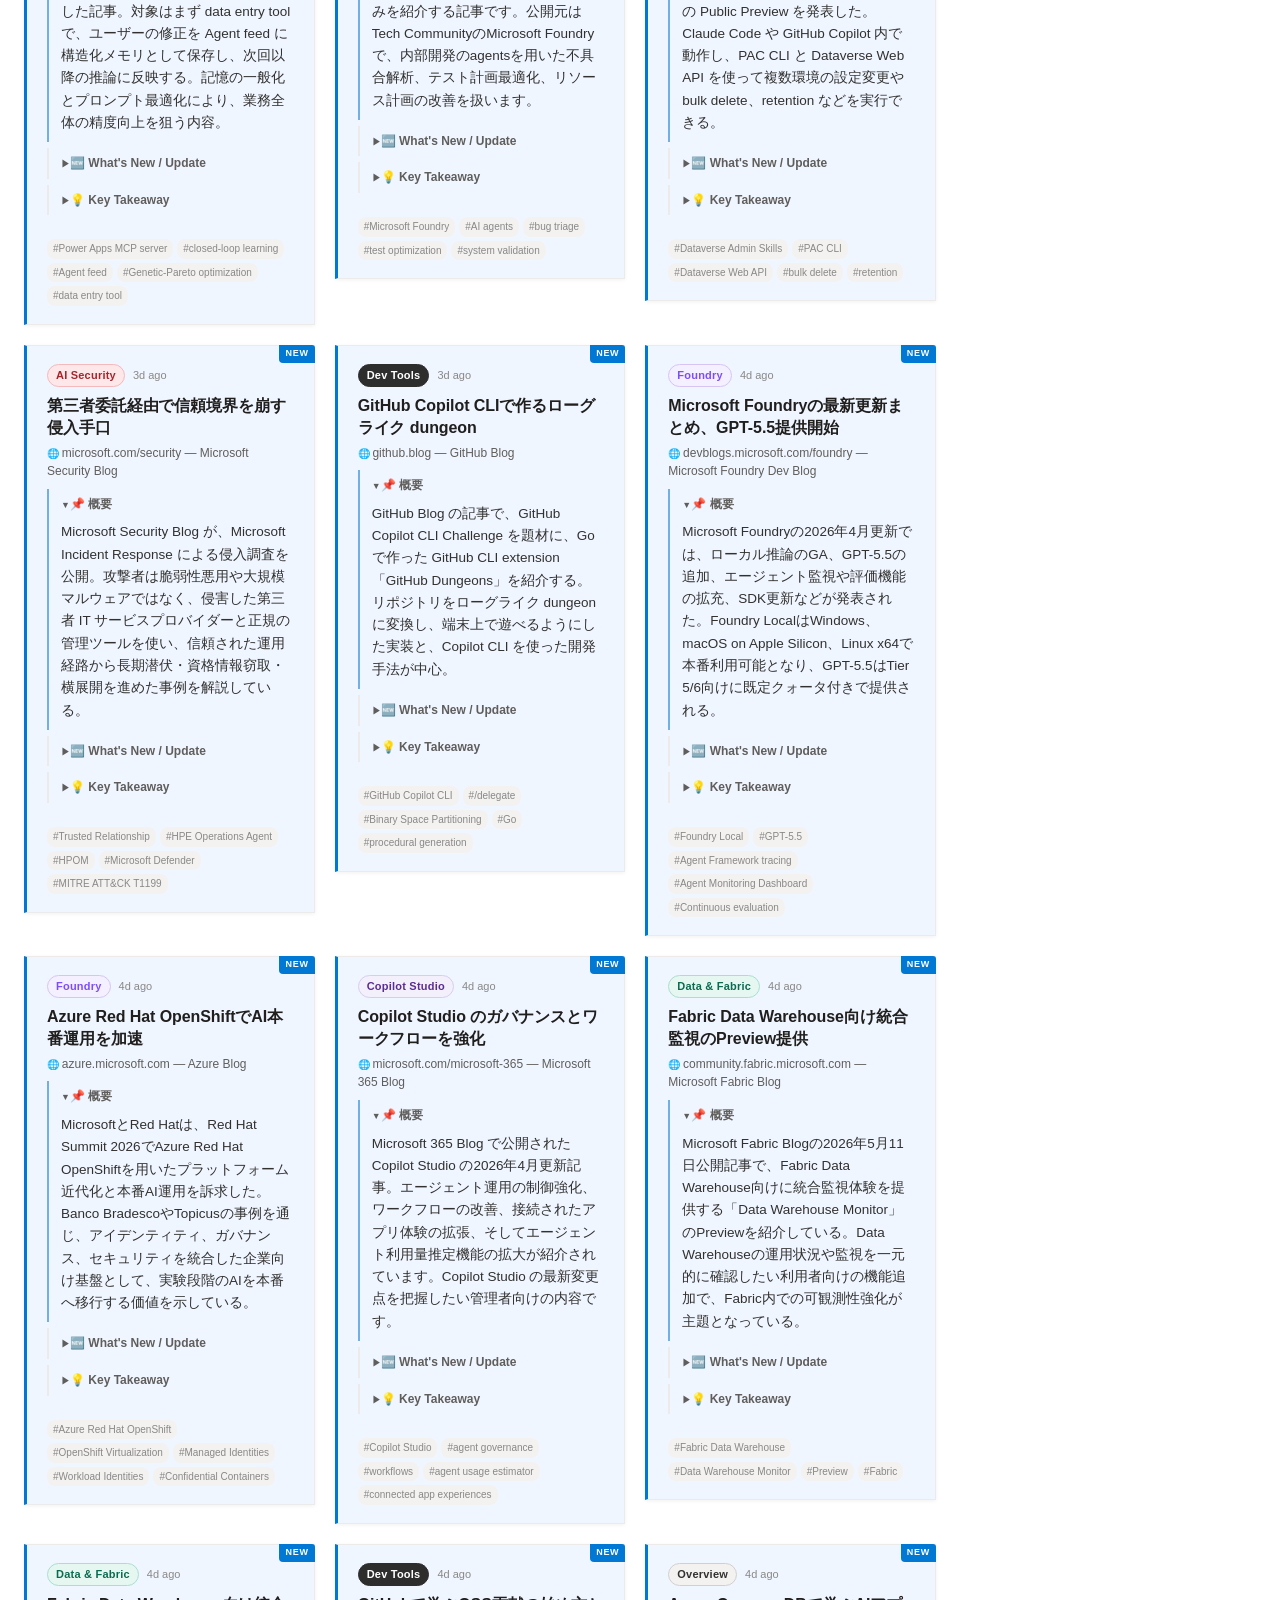
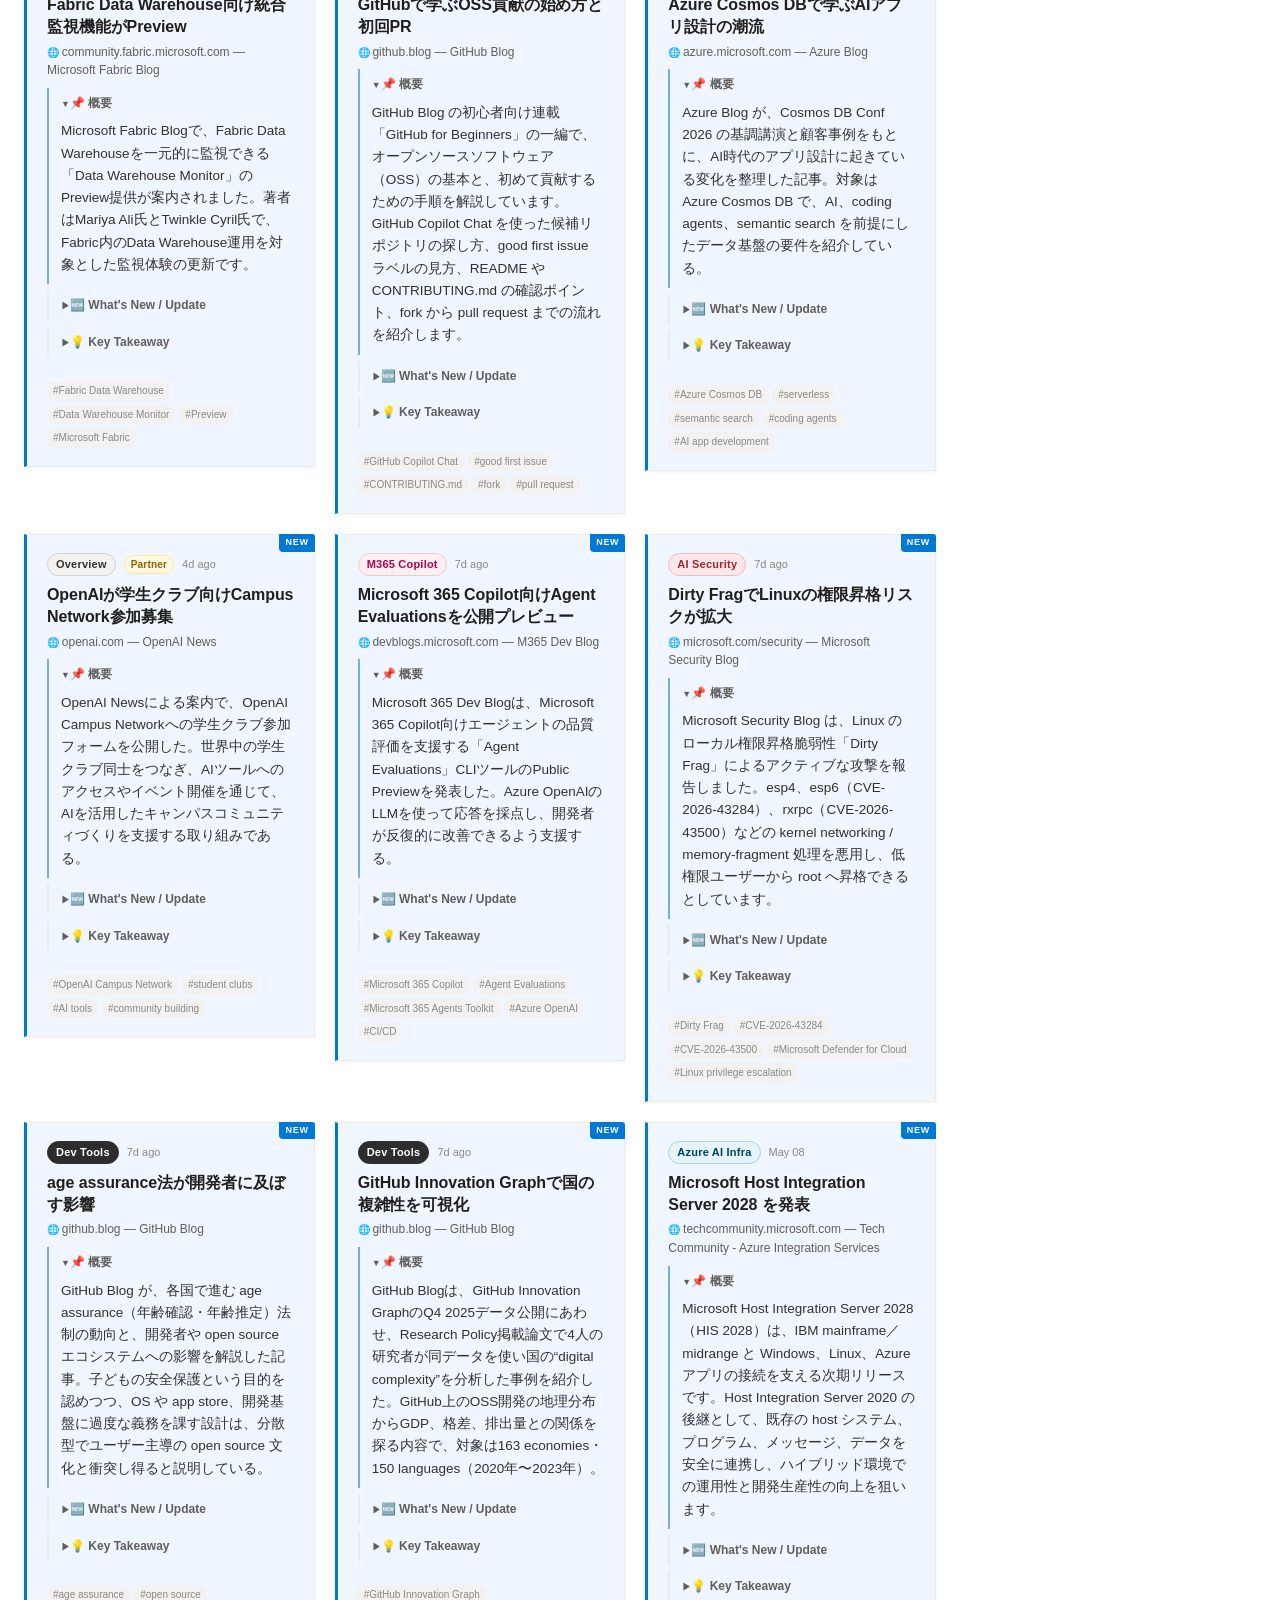
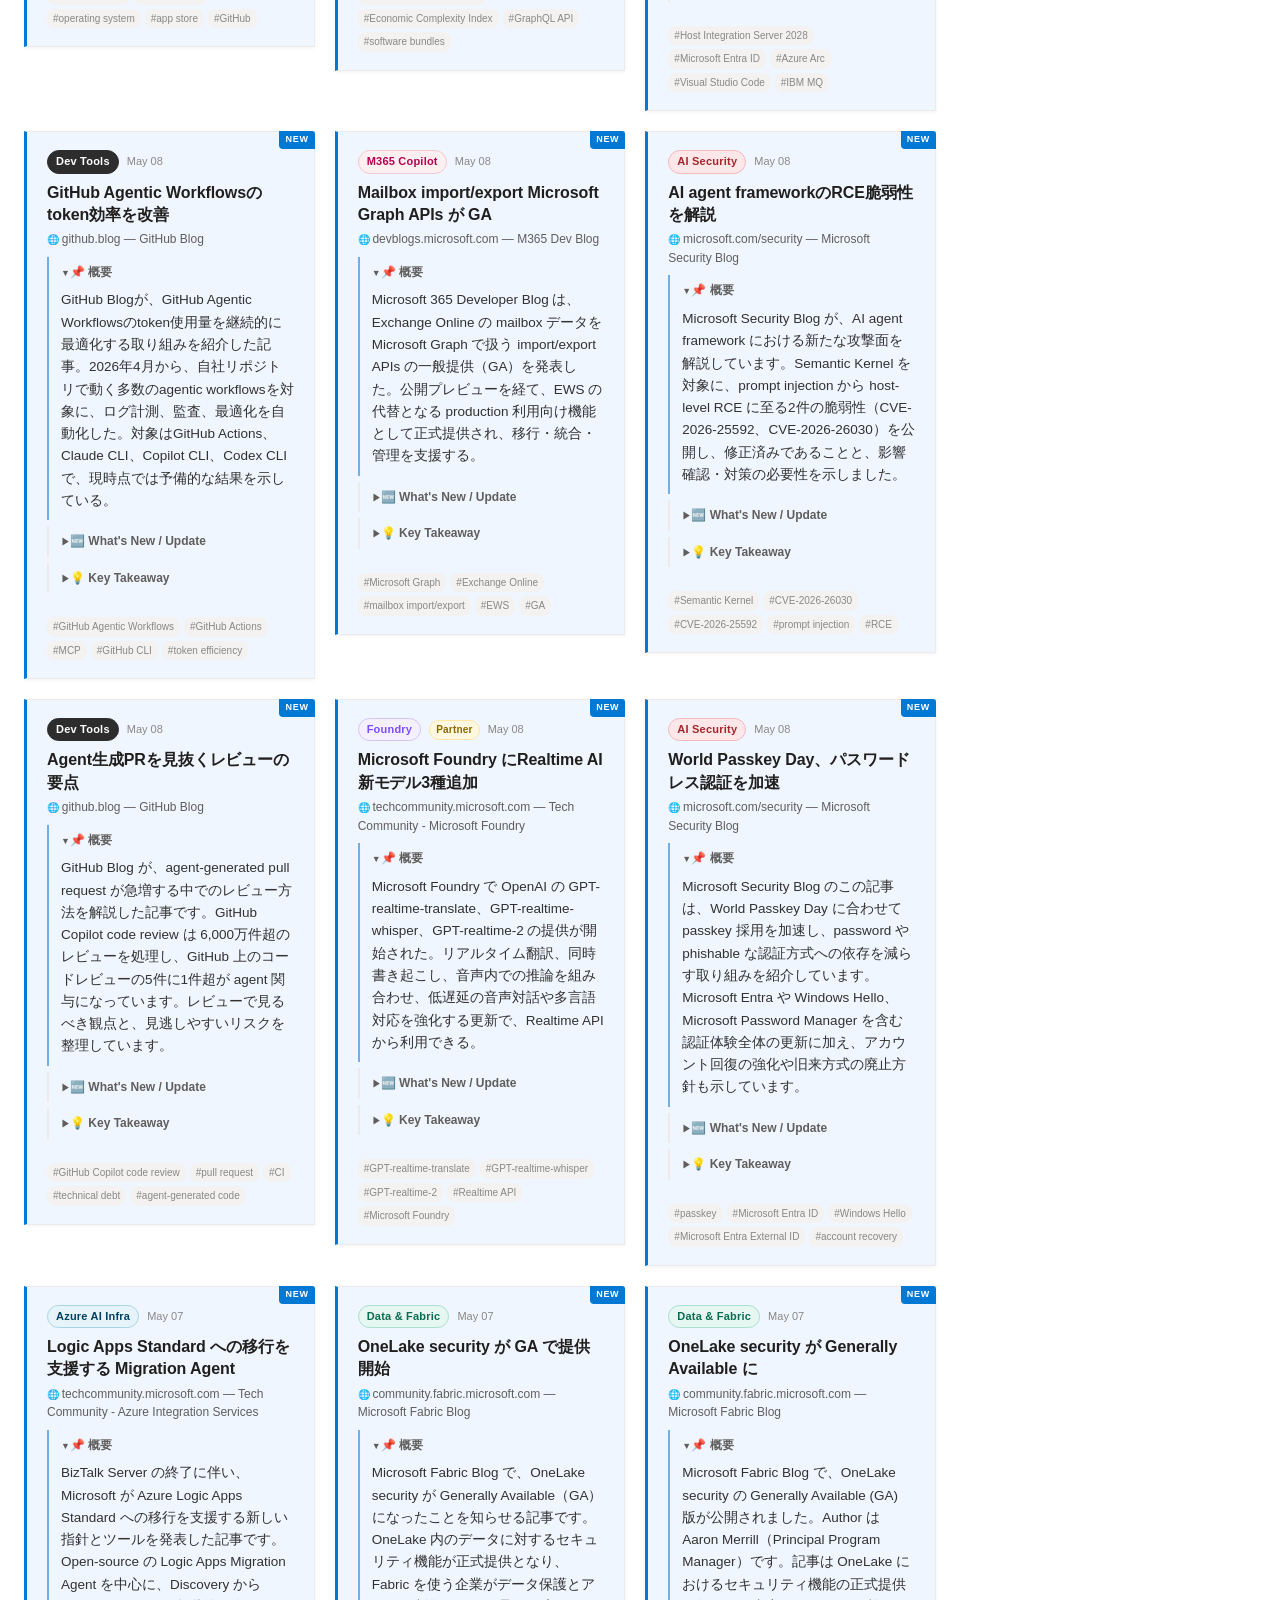
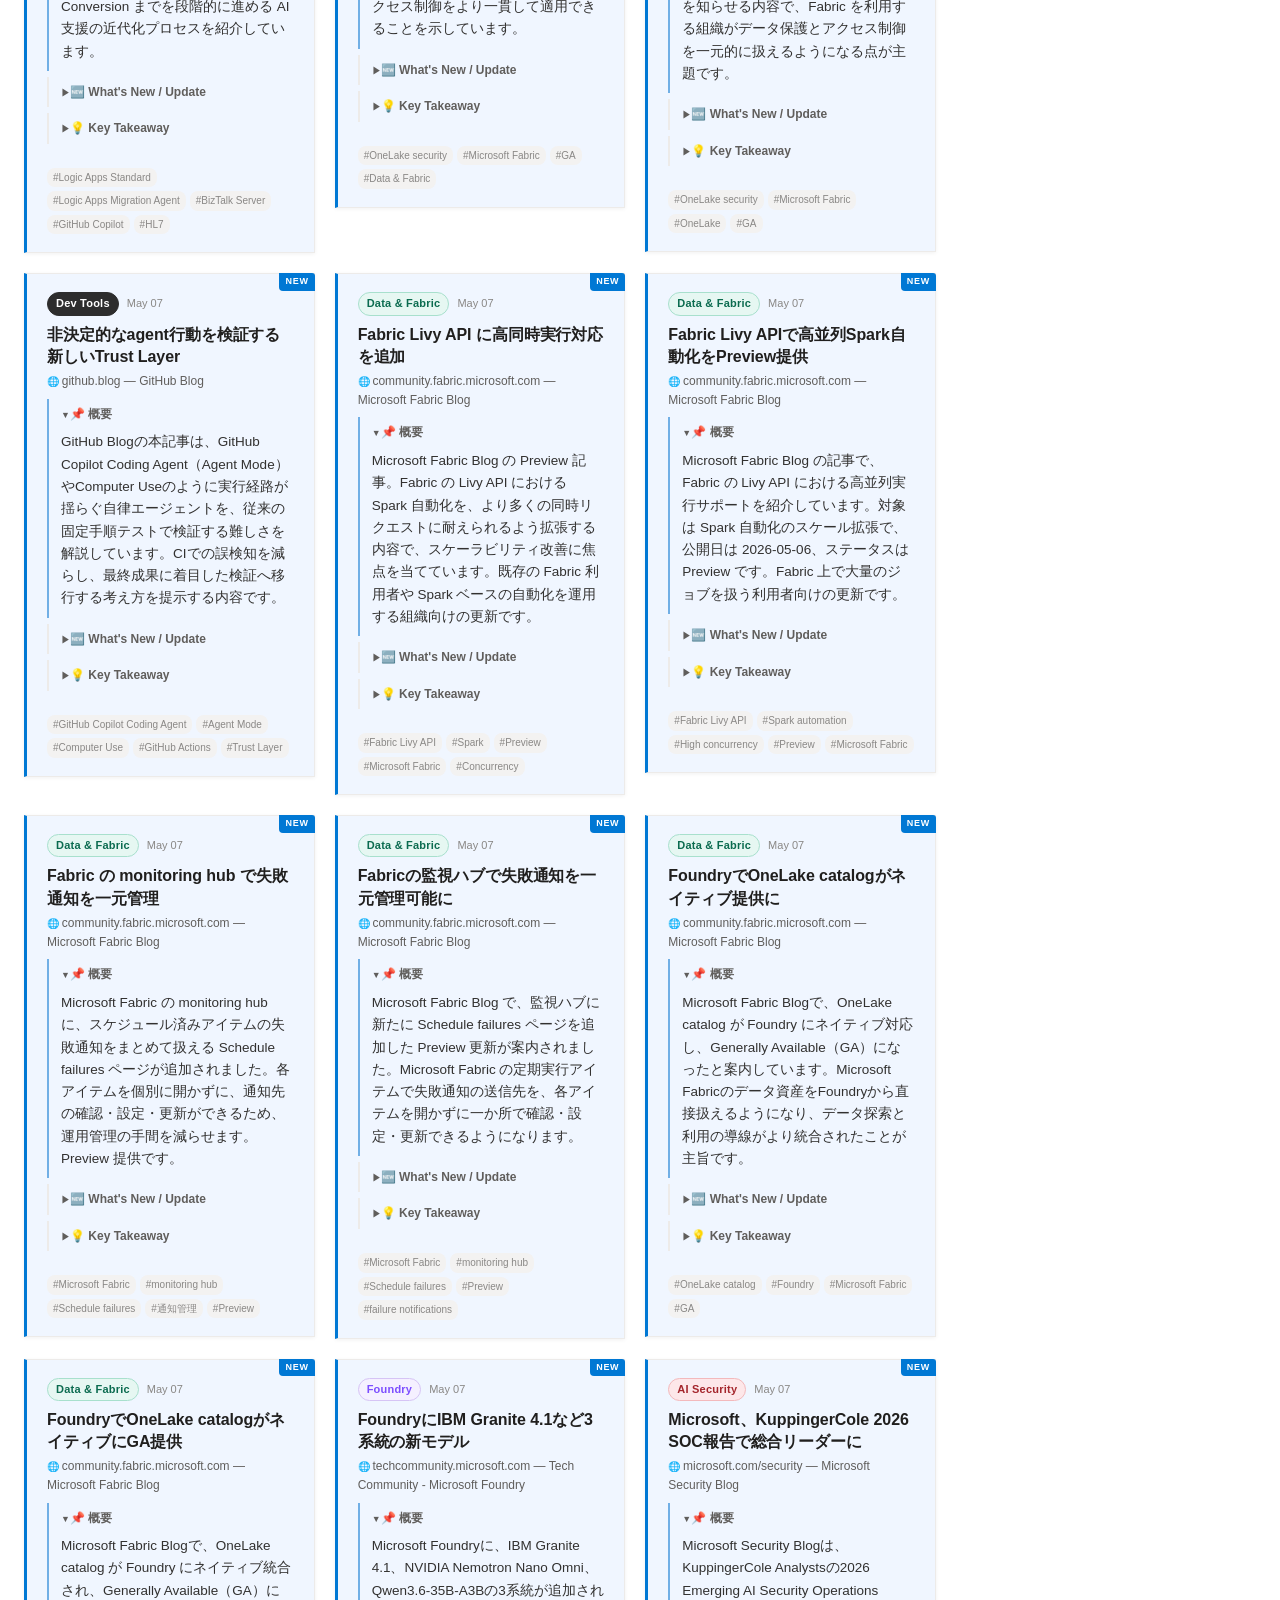
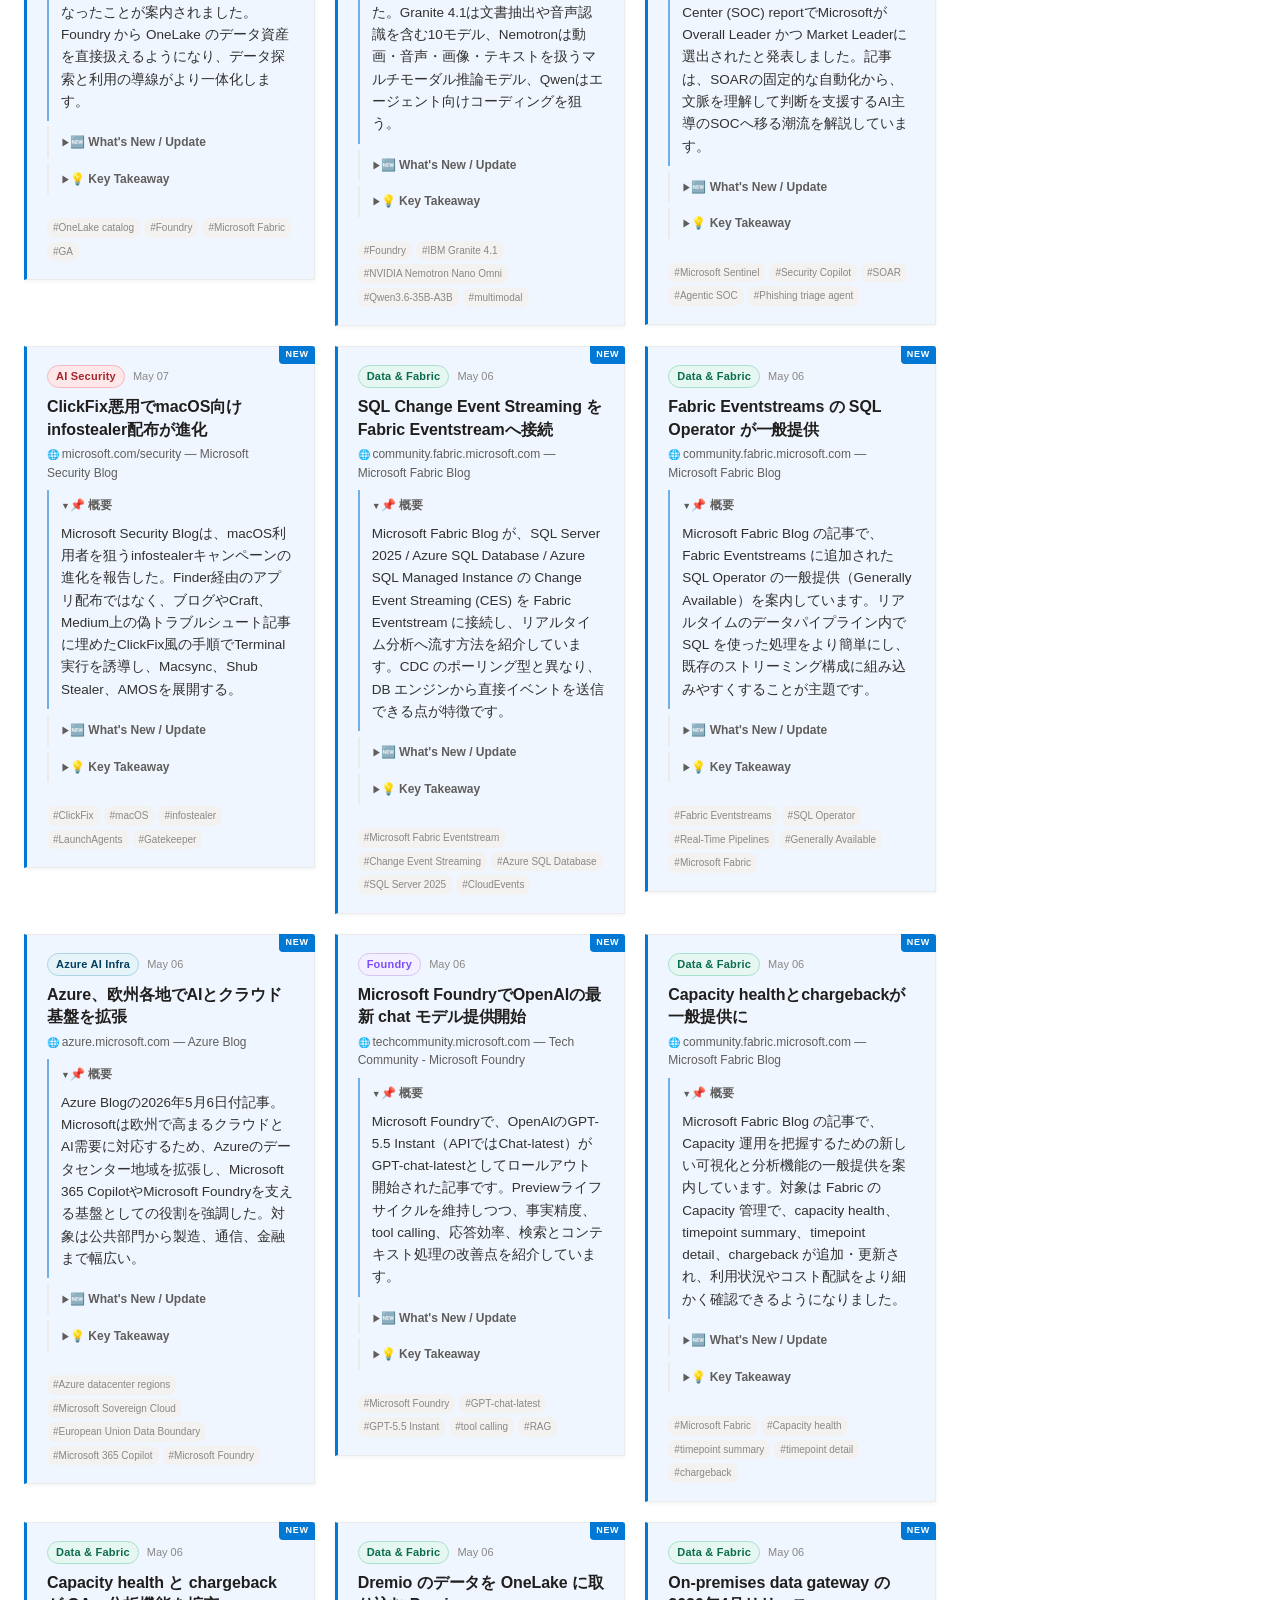
==== commit c1565895: "🤖 Daily update 2026-05-16 07:44 UTC" ====
--- a/docs/index.html
+++ b/docs/index.html
@@ -30,7 +30,7 @@
 
 <div class="cat-nav-wrap">
   <nav class="cat-nav">
-    <a href="#" class="active" data-filter="all">All <span class="num">220</span></a>
+    <a href="#" class="active" data-filter="all">All <span class="num">223</span></a>
     <a href="#" data-filter="Overview">Overview <span class="num">5</span></a>
     <a href="#" data-filter="M365 Copilot">M365 Copilot <span class="num">6</span></a>
     <a href="#" data-filter="Copilot Studio">Copilot Studio <span class="num">9</span></a>
@@ -39,7 +39,7 @@
     <a href="#" data-filter="Data &amp; Fabric">Data &amp; Fabric <span class="num">50</span></a>
     <a href="#" data-filter="Dev Tools">Dev Tools <span class="num">23</span></a>
     <a href="#" data-filter="AI Security">AI Security <span class="num">20</span></a>
-    <a href="#" class="openai-tab" data-filter="OpenAI">OpenAI <span class="num">44</span></a>
+    <a href="#" class="openai-tab" data-filter="OpenAI">OpenAI <span class="num">47</span></a>
     <a href="#" class="anthropic-tab" data-filter="Anthropic">Anthropic <span class="num">18</span></a>
     <button class="mark-read-btn" id="mark-all-read" style="display:none">✓ 0件 既読にする</button>
   </nav>
@@ -48,10 +48,10 @@
   <div class="subbar-inner">
     <div class="subbar-stats">
       <span><span class="live-dot"></span><b>Live</b></span>
-      <span><b>220</b> stories today</span>
+      <span><b>223</b> stories today</span>
       <span><b>13</b> sources</span>
-      <span><b>220</b> this month</span>
-      <span>Updated <b>14:44 JST</b></span>
+      <span><b>223</b> this month</span>
+      <span>Updated <b>16:44 JST</b></span>
     </div>
     <div>Curated by GPT-5.4 mini · @daka1</div>
   </div>
@@ -95,7 +95,7 @@
 
   <div class="featured-meta">
     <span>📰 techcommunity.microsoft.com</span>
-    <span>📅 13h ago</span>
+    <span>📅 15h ago</span>
     <span>🏷 Foundry · Azure Monitor · LLM-as-judge · Content Safety · Agentic AI</span>
   </div>
 </article>
@@ -108,7 +108,7 @@
 <article class="story" data-category="Dev Tools" data-tags="GitHub Copilot CLI|Copilot VS Code|accessibility agent|WCAG 2.1 AA|Pull Request" data-url="https://github.blog/ai-and-ml/github-copilot/building-a-general-purpose-accessibility-agent-and-what-we-learned-in-the-process/">
   <div class="story-meta-top">
     <span class="tag cat-dev">Dev Tools</span>
-    <span class="story-time">13h ago</span>
+    <span class="story-time">15h ago</span>
   </div>
   <h3 class="story-headline">
     <a href="https://github.blog/ai-and-ml/github-copilot/building-a-general-purpose-accessibility-agent-and-what-we-learned-in-the-process/" target="_blank" rel="noopener">GitHubがアクセシビリティAgentを試験導入</a>
@@ -137,7 +137,7 @@
 </article><article class="story" data-category="Dev Tools" data-tags="bug bounty|shared responsibility|AI-assisted security research|proof of concept|HackerOne" data-url="https://github.blog/security/raising-the-bar-quality-shared-responsibility-and-the-future-of-githubs-bug-bounty-program/">
   <div class="story-meta-top">
     <span class="tag cat-dev">Dev Tools</span>
-    <span class="story-time">15h ago</span>
+    <span class="story-time">17h ago</span>
   </div>
   <h3 class="story-headline">
     <a href="https://github.blog/security/raising-the-bar-quality-shared-responsibility-and-the-future-of-githubs-bug-bounty-program/" target="_blank" rel="noopener">GitHub bug bountyの基準強化とAI活用の考え方</a>
@@ -1297,7 +1297,7 @@
 </article><article class="story" data-category="Foundry" data-tags="Foundry Local|GPT-5.5|Agent Framework tracing|Agent Monitoring Dashboard|Continuous evaluation" data-url="https://devblogs.microsoft.com/foundry/whats-new-in-microsoft-foundry-apr-2026/">
   <div class="story-meta-top">
     <span class="tag cat-foundry">Foundry</span>
-    <span class="story-time">3d ago</span>
+    <span class="story-time">4d ago</span>
   </div>
   <h3 class="story-headline">
     <a href="https://devblogs.microsoft.com/foundry/whats-new-in-microsoft-foundry-apr-2026/" target="_blank" rel="noopener">Microsoft Foundryの最新更新まとめ、GPT-5.5提供開始</a>
@@ -1646,7 +1646,7 @@
 </article><article class="story" data-category="Azure AI Infra" data-tags="Host Integration Server 2028|Microsoft Entra ID|Azure Arc|Visual Studio Code|IBM MQ" data-url="https://techcommunity.microsoft.com/t5/azure-integration-services-blog/announcing-microsoft-host-integration-server-2028-modern/ba-p/4517606">
   <div class="story-meta-top">
     <span class="tag cat-infra">Azure AI Infra</span>
-    <span class="story-time">7d ago</span>
+    <span class="story-time">May 08</span>
   </div>
   <h3 class="story-headline">
     <a href="https://techcommunity.microsoft.com/t5/azure-integration-services-blog/announcing-microsoft-host-integration-server-2028-modern/ba-p/4517606" target="_blank" rel="noopener">Microsoft Host Integration Server 2028 を発表</a>
@@ -4673,13 +4673,13 @@
         <div class="zone-banner-title">Partner Updates</div>
         <div class="zone-banner-subtitle">Microsoft 戦略パートナーの公式アップデート</div>
       </div>
-      <div class="zone-banner-counts"><b>62</b> stories</div>
+      <div class="zone-banner-counts"><b>65</b> stories</div>
     </div>
 
     <section class="section">
       <div class="section-head partner-head">
         <h2 class="section-title"><span class="icon">●</span>OpenAI</h2>
-        <span class="section-meta">openai.com/news · 44 items</span>
+        <span class="section-meta">openai.com/news · 47 items</span>
       </div>
       <div class="stories-grid">
 <article class="story" data-category="OpenAI" data-tags="Codex|Windows|sandbox|file access|network restrictions" data-url="https://openai.com/index/building-codex-windows-sandbox">
@@ -4772,14 +4772,14 @@
 
   <div class="story-tags">
 <span class="story-tag-chip">#GPT-5.5</span><span class="story-tag-chip">#Databricks</span><span class="story-tag-chip">#OfficeQA Pro</span><span class="story-tag-chip">#enterprise agent workflows</span><span class="story-tag-chip">#benchmark</span>  </div>
-</article><article class="story" data-category="OpenAI" data-tags="Codex|AI-native software development|Engineering teams|OpenAI News|Sea Limited" data-url="https://openai.com/index/sea-david-chen">
+</article><article class="story" data-category="OpenAI" data-tags="Codex|Sales|pipeline briefs|forecast reviews|account plans" data-url="https://openai.com/academy/codex-for-work/how-sales-teams-use-codex">
   <div class="story-meta-top">
     <span class="tag cat-openai">OpenAI</span>
     <span class="tag partner">Partner</span>
     <span class="story-time">1d ago</span>
   </div>
   <h3 class="story-headline">
-    <a href="https://openai.com/index/sea-david-chen" target="_blank" rel="noopener">SeaがCodexを全社展開しAIネイティブ開発を加速</a>
+    <a href="https://openai.com/academy/codex-for-work/how-sales-teams-use-codex" target="_blank" rel="noopener">SalesチームがCodexを活用する実践例</a>
   </h3>
   <div class="story-source">
     <span class="domain">openai.com — OpenAI News</span>
@@ -4788,27 +4788,117 @@
   <div class="story-summary">
     <details open>
       <summary class="story-summary-section-label">📌 概要</summary>
-      <p>OpenAI News の記事で、Sea Limited の CPO が、Codex をエンジニアリングチーム全体に展開して AI-native なソフトウェア開発を加速する狙いを説明している。アジア市場での開発速度向上と、開発プロセスへの AI 組み込みが主題の事例紹介記事。</p>
-    </details>
-    <details>
-      <summary class="story-summary-section-label">🆕 What's New / Update</summary>
-      <p>Sea Limited が、Codex を個別の試験導入ではなく、エンジニアリングチーム全体へ広げて活用している点が新しい。CPO は、AI-native software development を実現するために、開発者の作業を Codex で支援し、実装のスピードと開発体験を高める方針を示している。アジアの大規模開発組織で、生成AIを開発基盤に組み込む実践例として紹介されている。ステータスは OpenAI 公式記事による事例紹介で、GA/Preview の製品発表ではない。</p>
-    </details>
-    <details>
-      <summary class="story-summary-section-label">💡 Key Takeaway</summary>
-      <p>この事例は、生成AIを単なる補助ツールではなく、ソフトウェア開発の標準プロセスに組み込む流れを示している。特に多拠点・大規模なエンジニアリング組織では、Codex のようなコーディング支援を全社展開することで生産性と品質の両立を狙える。日本の金融・製造・公共でも、限定導入からチーム標準化へ進める際の参考になる。</p>
-    </details>
-  </div>
-
-  <div class="story-tags">
-<span class="story-tag-chip">#Codex</span><span class="story-tag-chip">#AI-native software development</span><span class="story-tag-chip">#Engineering teams</span><span class="story-tag-chip">#OpenAI News</span><span class="story-tag-chip">#Sea Limited</span>  </div>
-</article><article class="story" data-category="OpenAI" data-tags="Codex|ChatGPT mobile app|coding tasks|remote environments" data-url="https://openai.com/index/work-with-codex-from-anywhere">
+      <p>OpenAI News の記事で、Salesチームが Codex を使って実務入力から pipeline briefs、meeting prep packets、forecast reviews、account plans、stalled-deal diagnoses を作成する活用例を紹介している。Codex を営業業務の補助にどう組み込めるかを示す内容で、製品の新機能発表というより利用シナリオの提示が中心。</p>
+    </details>
+    <details>
+      <summary class="story-summary-section-label">🆕 What's New / Update</summary>
+      <p>この記事では、Salesチームが Codex にリアルな業務情報を与えることで、案件の要約資料である pipeline briefs、商談前の準備資料である meeting prep packets、予測確認の forecast reviews、アカウント計画の account plans、停滞案件の原因分析である stalled-deal diagnoses を生成できる点を示している。新しい機能追加や価格、リリース区分の明示はなく、Codex の業務適用例を具体化した Update といえる。</p>
+    </details>
+    <details>
+      <summary class="story-summary-section-label">💡 Key Takeaway</summary>
+      <p>営業部門にとっては、個人の経験に依存しがちな資料作成や案件整理を Codex で標準化・高速化できる可能性がある。特に日本の大企業では、営業会議前の準備、予実確認、停滞案件の分析に時間を取られやすいため、入力データの整備と利用テンプレート化が次の実装ポイントになる。</p>
+    </details>
+  </div>
+
+  <div class="story-tags">
+<span class="story-tag-chip">#Codex</span><span class="story-tag-chip">#Sales</span><span class="story-tag-chip">#pipeline briefs</span><span class="story-tag-chip">#forecast reviews</span><span class="story-tag-chip">#account plans</span>  </div>
+</article><article class="story" data-category="OpenAI" data-tags="Codex|business operations|initiative briefs|strategy updates|leadership decision packets" data-url="https://openai.com/academy/codex-for-work/how-business-operations-teams-use-codex">
   <div class="story-meta-top">
     <span class="tag cat-openai">OpenAI</span>
     <span class="tag partner">Partner</span>
     <span class="story-time">1d ago</span>
   </div>
   <h3 class="story-headline">
+    <a href="https://openai.com/academy/codex-for-work/how-business-operations-teams-use-codex" target="_blank" rel="noopener">Codexで業務運営チームの文書作成を支援</a>
+  </h3>
+  <div class="story-source">
+    <span class="domain">openai.com — OpenAI News</span>
+  </div>
+
+  <div class="story-summary">
+    <details open>
+      <summary class="story-summary-section-label">📌 概要</summary>
+      <p>OpenAI News の記事では、business operations teams が Codex を使って、実務で得られる入力情報から initiative briefs、strategy updates、leadership decision packets、progress updates などを作成できることを紹介している。Codex を業務文書の生成支援に活用するユースケースの案内記事である。</p>
+    </details>
+    <details>
+      <summary class="story-summary-section-label">🆕 What's New / Update</summary>
+      <p>この記事の新規性は、Codex を開発タスクだけでなく business operations の文書作成に広げている点にある。real work inputs をもとに、initiative briefs、strategy updates、leadership decision packets、progress updates などをまとめる使い方を示しており、業務の整理・共有・意思決定資料作成を支援する利用像を提示している。公開状態は OpenAI の公式発信で、製品案内としての update である。</p>
+    </details>
+    <details>
+      <summary class="story-summary-section-label">💡 Key Takeaway</summary>
+      <p>エンタープライズでは、会議メモ、進捗ログ、現場入力をもとにした定型文書の作成を Codex で補助できる可能性がある。特に、経営層向け資料や部門横断の報告書の下書きを高速化できれば、運営部門の工数削減と情報共有の標準化に有効だ。まずは機密情報の取り扱いとレビュー責任を明確にした上で、小さな業務から試すのが現実的である。</p>
+    </details>
+  </div>
+
+  <div class="story-tags">
+<span class="story-tag-chip">#Codex</span><span class="story-tag-chip">#business operations</span><span class="story-tag-chip">#initiative briefs</span><span class="story-tag-chip">#strategy updates</span><span class="story-tag-chip">#leadership decision packets</span>  </div>
+</article><article class="story" data-category="OpenAI" data-tags="Codex|data science|dashboard specs|KPI memos|root-cause briefs" data-url="https://openai.com/academy/codex-for-work/how-data-science-teams-use-codex">
+  <div class="story-meta-top">
+    <span class="tag cat-openai">OpenAI</span>
+    <span class="tag partner">Partner</span>
+    <span class="story-time">1d ago</span>
+  </div>
+  <h3 class="story-headline">
+    <a href="https://openai.com/academy/codex-for-work/how-data-science-teams-use-codex" target="_blank" rel="noopener">データサイエンス向けCodex活用法を紹介</a>
+  </h3>
+  <div class="story-source">
+    <span class="domain">openai.com — OpenAI News</span>
+  </div>
+
+  <div class="story-summary">
+    <details open>
+      <summary class="story-summary-section-label">📌 概要</summary>
+      <p>OpenAI News の記事で、データサイエンスチームが Codex を使って実務入力から root-cause briefs、impact readouts、KPI memos、scoped analyses、dashboard specs を作成する活用例を紹介しています。Codex を分析業務の下書き支援として位置づける内容です。</p>
+    </details>
+    <details>
+      <summary class="story-summary-section-label">🆕 What's New / Update</summary>
+      <p>本記事では、Codex をデータサイエンス業務の文書化・整理支援にどう使うかを具体例で示しています。新たに、実務データや現場の入力をもとに root-cause briefs、影響評価の readout、KPI メモ、範囲を絞った分析、dashboard の仕様書を作るワークフローが提示されています。機能追加や価格改定の情報ではなく、Codex の実務適用パターンを紹介する内容です。</p>
+    </details>
+    <details>
+      <summary class="story-summary-section-label">💡 Key Takeaway</summary>
+      <p>データサイエンス組織では、分析そのものだけでなく、結果を意思決定向けの文章や仕様に落とし込む作業が大きな負荷になりがちです。Codex を使えば、その初稿作成を標準化し、分析担当者は解釈や検証に集中しやすくなります。金融・製造・公共のように説明責任が重い組織では、報告書や dashboard 仕様の作成効率化に特に有効です。</p>
+    </details>
+  </div>
+
+  <div class="story-tags">
+<span class="story-tag-chip">#Codex</span><span class="story-tag-chip">#data science</span><span class="story-tag-chip">#dashboard specs</span><span class="story-tag-chip">#KPI memos</span><span class="story-tag-chip">#root-cause briefs</span>  </div>
+</article><article class="story" data-category="OpenAI" data-tags="Codex|AI-native software development|Engineering teams|OpenAI News|Sea Limited" data-url="https://openai.com/index/sea-david-chen">
+  <div class="story-meta-top">
+    <span class="tag cat-openai">OpenAI</span>
+    <span class="tag partner">Partner</span>
+    <span class="story-time">1d ago</span>
+  </div>
+  <h3 class="story-headline">
+    <a href="https://openai.com/index/sea-david-chen" target="_blank" rel="noopener">SeaがCodexを全社展開しAIネイティブ開発を加速</a>
+  </h3>
+  <div class="story-source">
+    <span class="domain">openai.com — OpenAI News</span>
+  </div>
+
+  <div class="story-summary">
+    <details open>
+      <summary class="story-summary-section-label">📌 概要</summary>
+      <p>OpenAI News の記事で、Sea Limited の CPO が、Codex をエンジニアリングチーム全体に展開して AI-native なソフトウェア開発を加速する狙いを説明している。アジア市場での開発速度向上と、開発プロセスへの AI 組み込みが主題の事例紹介記事。</p>
+    </details>
+    <details>
+      <summary class="story-summary-section-label">🆕 What's New / Update</summary>
+      <p>Sea Limited が、Codex を個別の試験導入ではなく、エンジニアリングチーム全体へ広げて活用している点が新しい。CPO は、AI-native software development を実現するために、開発者の作業を Codex で支援し、実装のスピードと開発体験を高める方針を示している。アジアの大規模開発組織で、生成AIを開発基盤に組み込む実践例として紹介されている。ステータスは OpenAI 公式記事による事例紹介で、GA/Preview の製品発表ではない。</p>
+    </details>
+    <details>
+      <summary class="story-summary-section-label">💡 Key Takeaway</summary>
+      <p>この事例は、生成AIを単なる補助ツールではなく、ソフトウェア開発の標準プロセスに組み込む流れを示している。特に多拠点・大規模なエンジニアリング組織では、Codex のようなコーディング支援を全社展開することで生産性と品質の両立を狙える。日本の金融・製造・公共でも、限定導入からチーム標準化へ進める際の参考になる。</p>
+    </details>
+  </div>
+
+  <div class="story-tags">
+<span class="story-tag-chip">#Codex</span><span class="story-tag-chip">#AI-native software development</span><span class="story-tag-chip">#Engineering teams</span><span class="story-tag-chip">#OpenAI News</span><span class="story-tag-chip">#Sea Limited</span>  </div>
+</article><article class="story" data-category="OpenAI" data-tags="Codex|ChatGPT mobile app|coding tasks|remote environments" data-url="https://openai.com/index/work-with-codex-from-anywhere">
+  <div class="story-meta-top">
+    <span class="tag cat-openai">OpenAI</span>
+    <span class="tag partner">Partner</span>
+    <span class="story-time">1d ago</span>
+  </div>
+  <h3 class="story-headline">
     <a href="https://openai.com/index/work-with-codex-from-anywhere" target="_blank" rel="noopener">ChatGPTモバイルでCodexをどこからでも操作可能に</a>
   </h3>
   <div class="story-source">
@@ -5106,7 +5196,7 @@
   <div class="story-meta-top">
     <span class="tag cat-openai">OpenAI</span>
     <span class="tag partner">Partner</span>
-    <span class="story-time">4d ago</span>
+    <span class="story-time">5d ago</span>
   </div>
   <h3 class="story-headline">
     <a href="https://openai.com/index/openai-launches-the-deployment-company" target="_blank" rel="noopener">OpenAI、企業向け導入会社DeployCoを発表</a>
@@ -6698,7 +6788,7 @@
     <h3 class="side-title"><span class="icon">📰</span>Sources Today</h3>
     <div class="source-list">
       <div class="source-list-item"><span>community.fabric.microsoft.com</span><span class="count">49</span></div>
-      <div class="source-list-item"><span>openai.com</span><span class="count">45</span></div>
+      <div class="source-list-item"><span>openai.com</span><span class="count">48</span></div>
       <div class="source-list-item"><span>techcommunity.microsoft.com</span><span class="count">34</span></div>
       <div class="source-list-item"><span>github.blog</span><span class="count">20</span></div>
       <div class="source-list-item"><span>microsoft.com/security</span><span class="count">19</span></div>
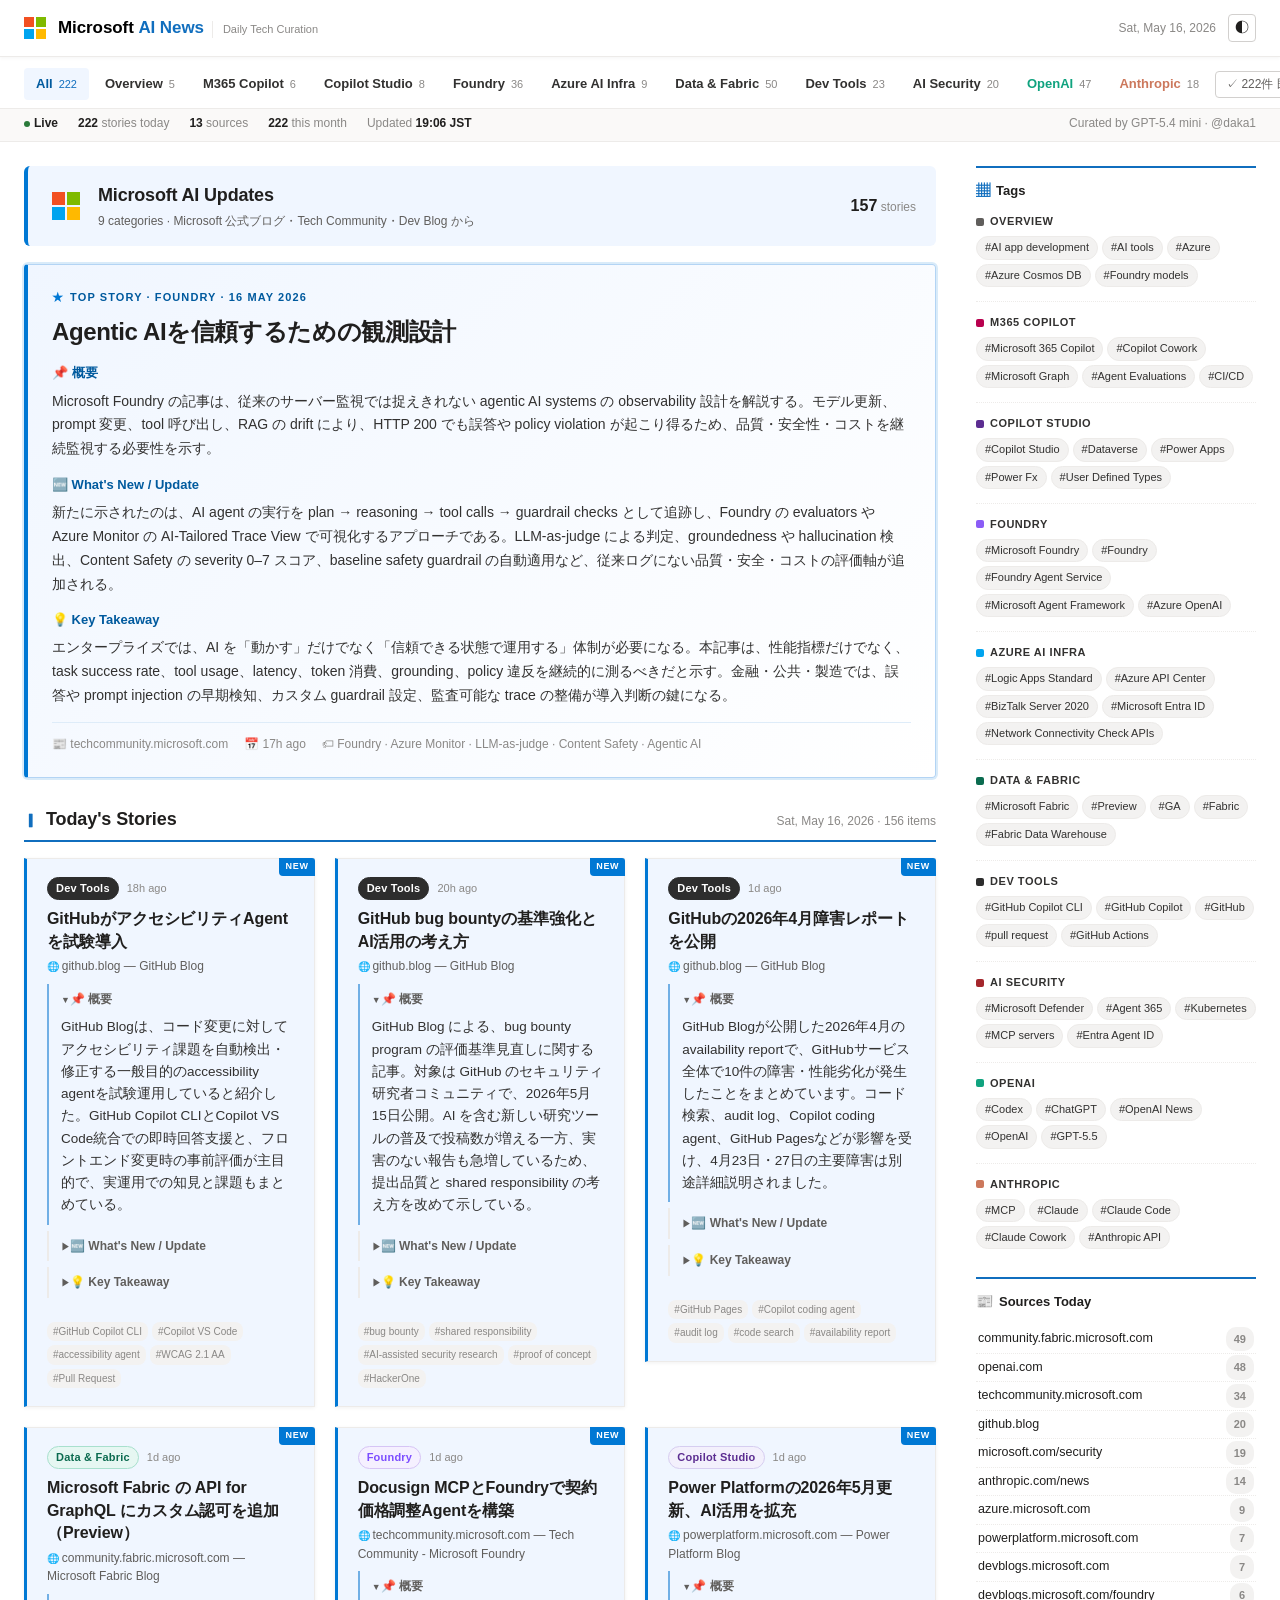
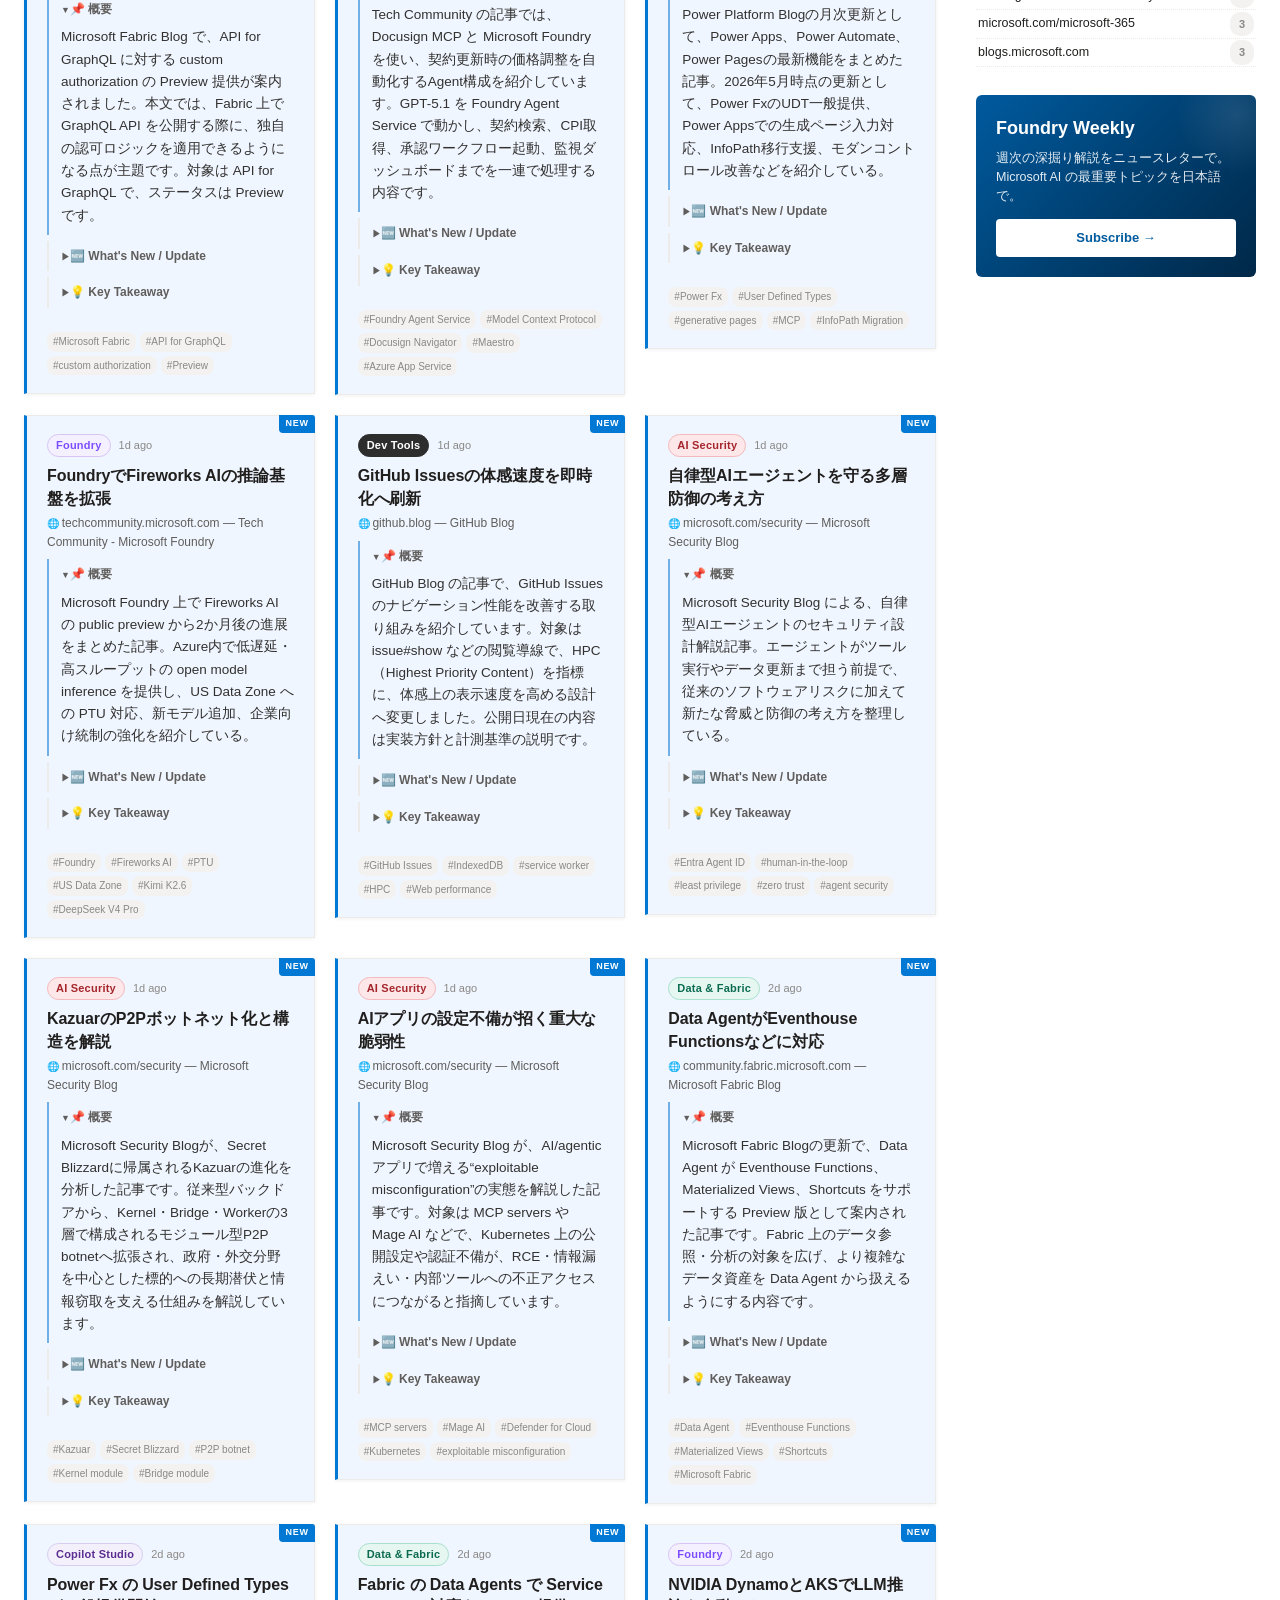
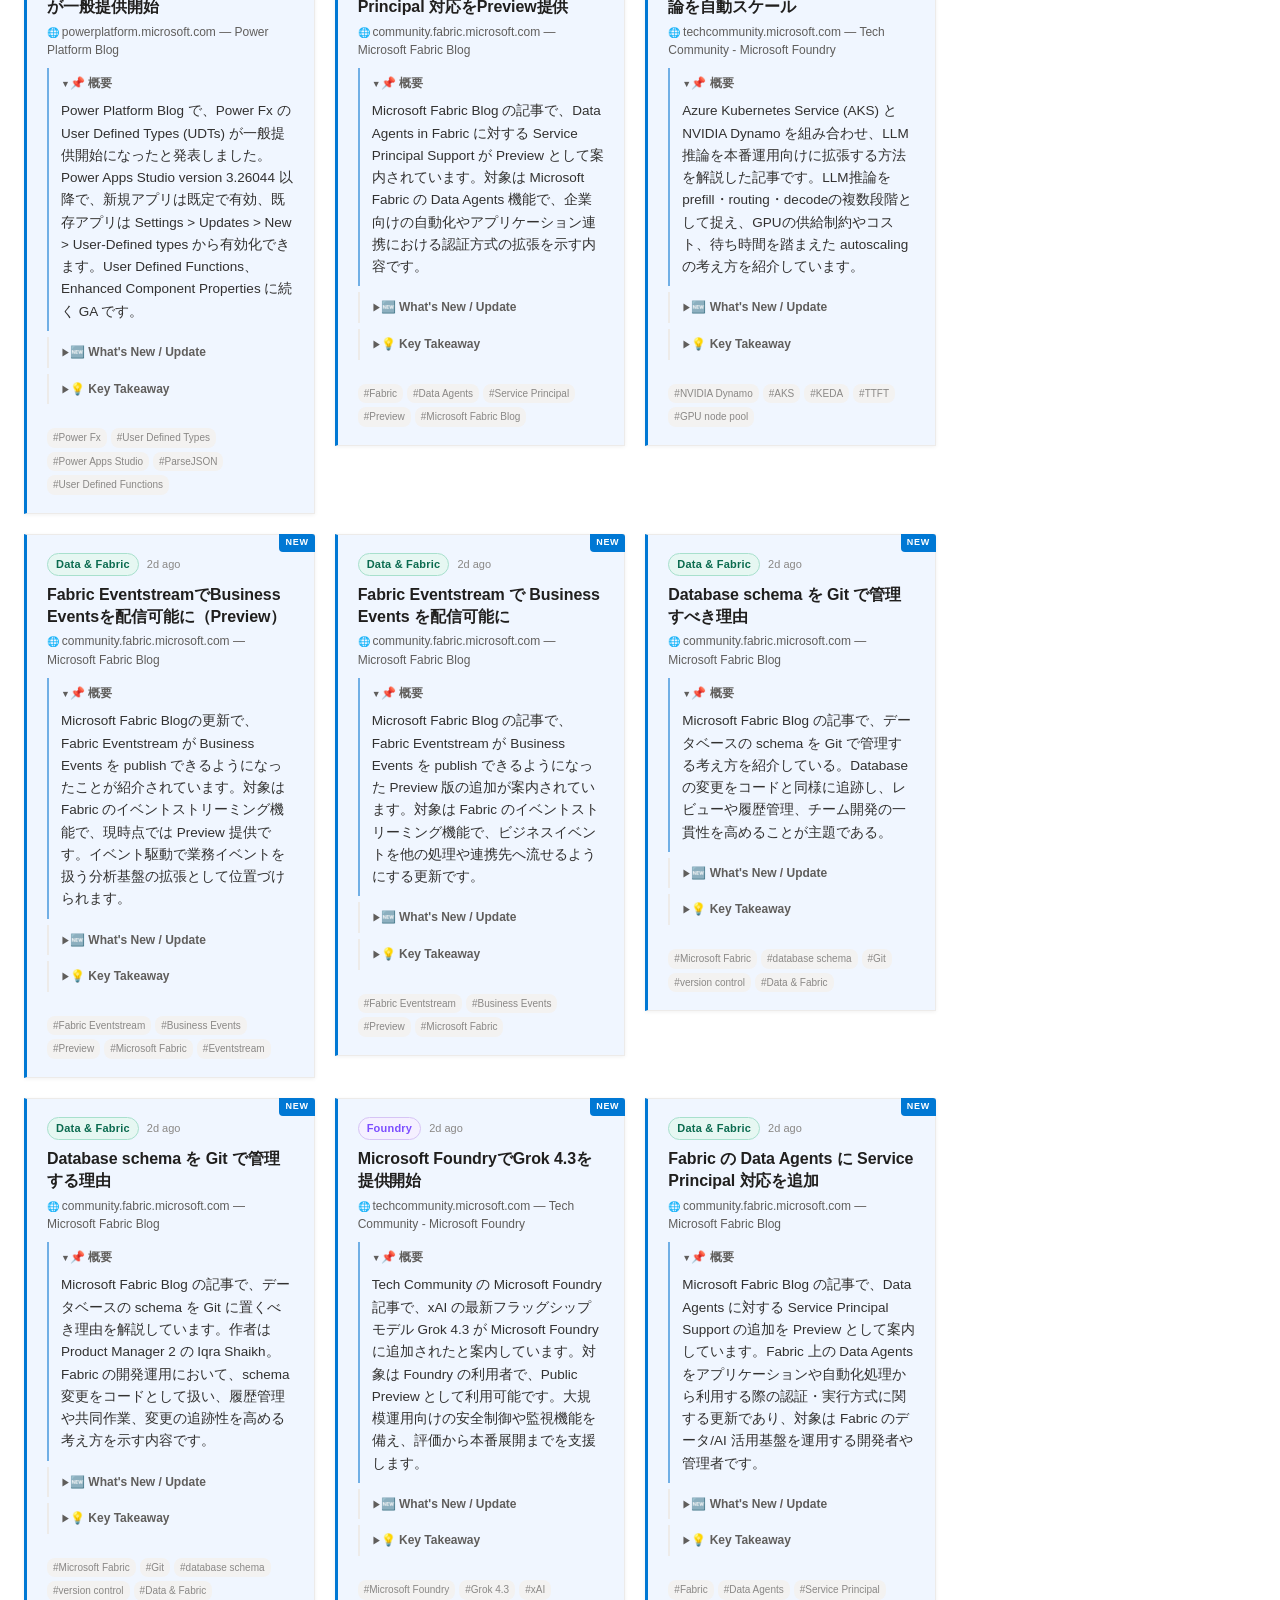
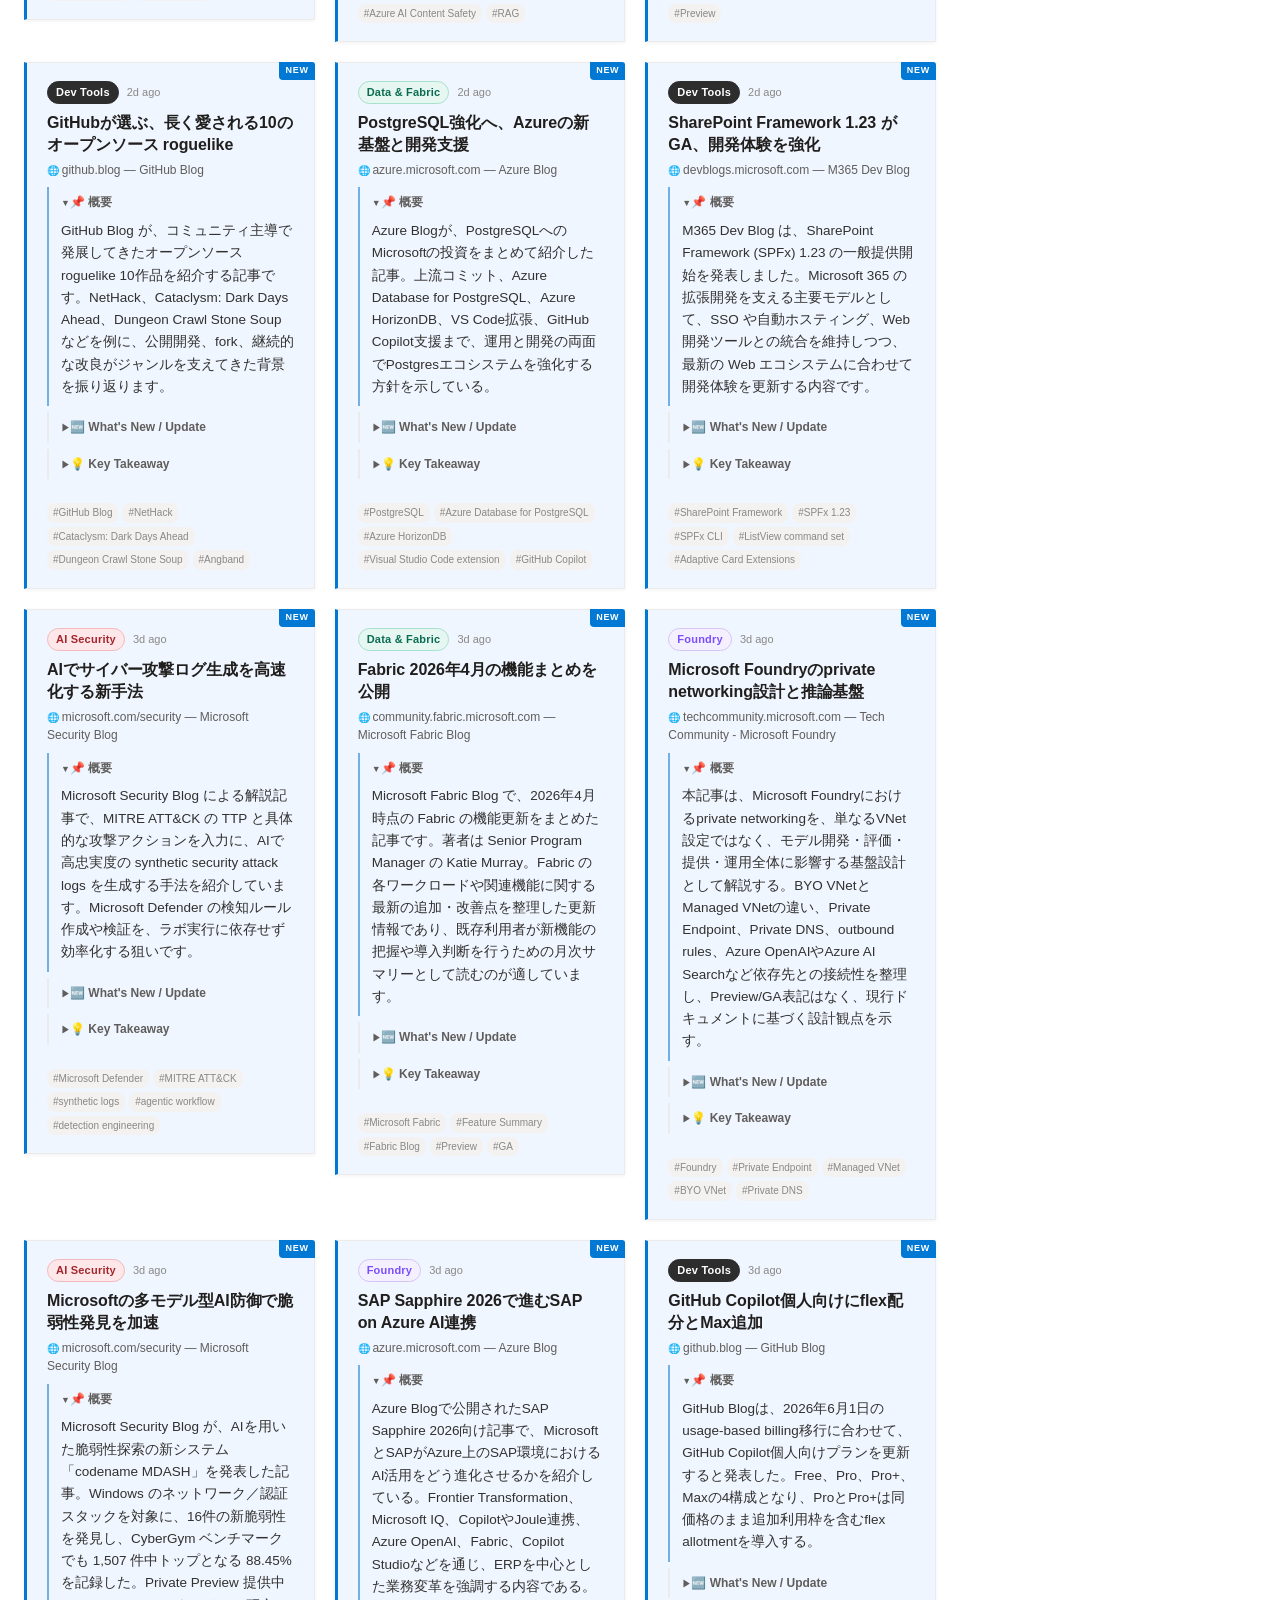
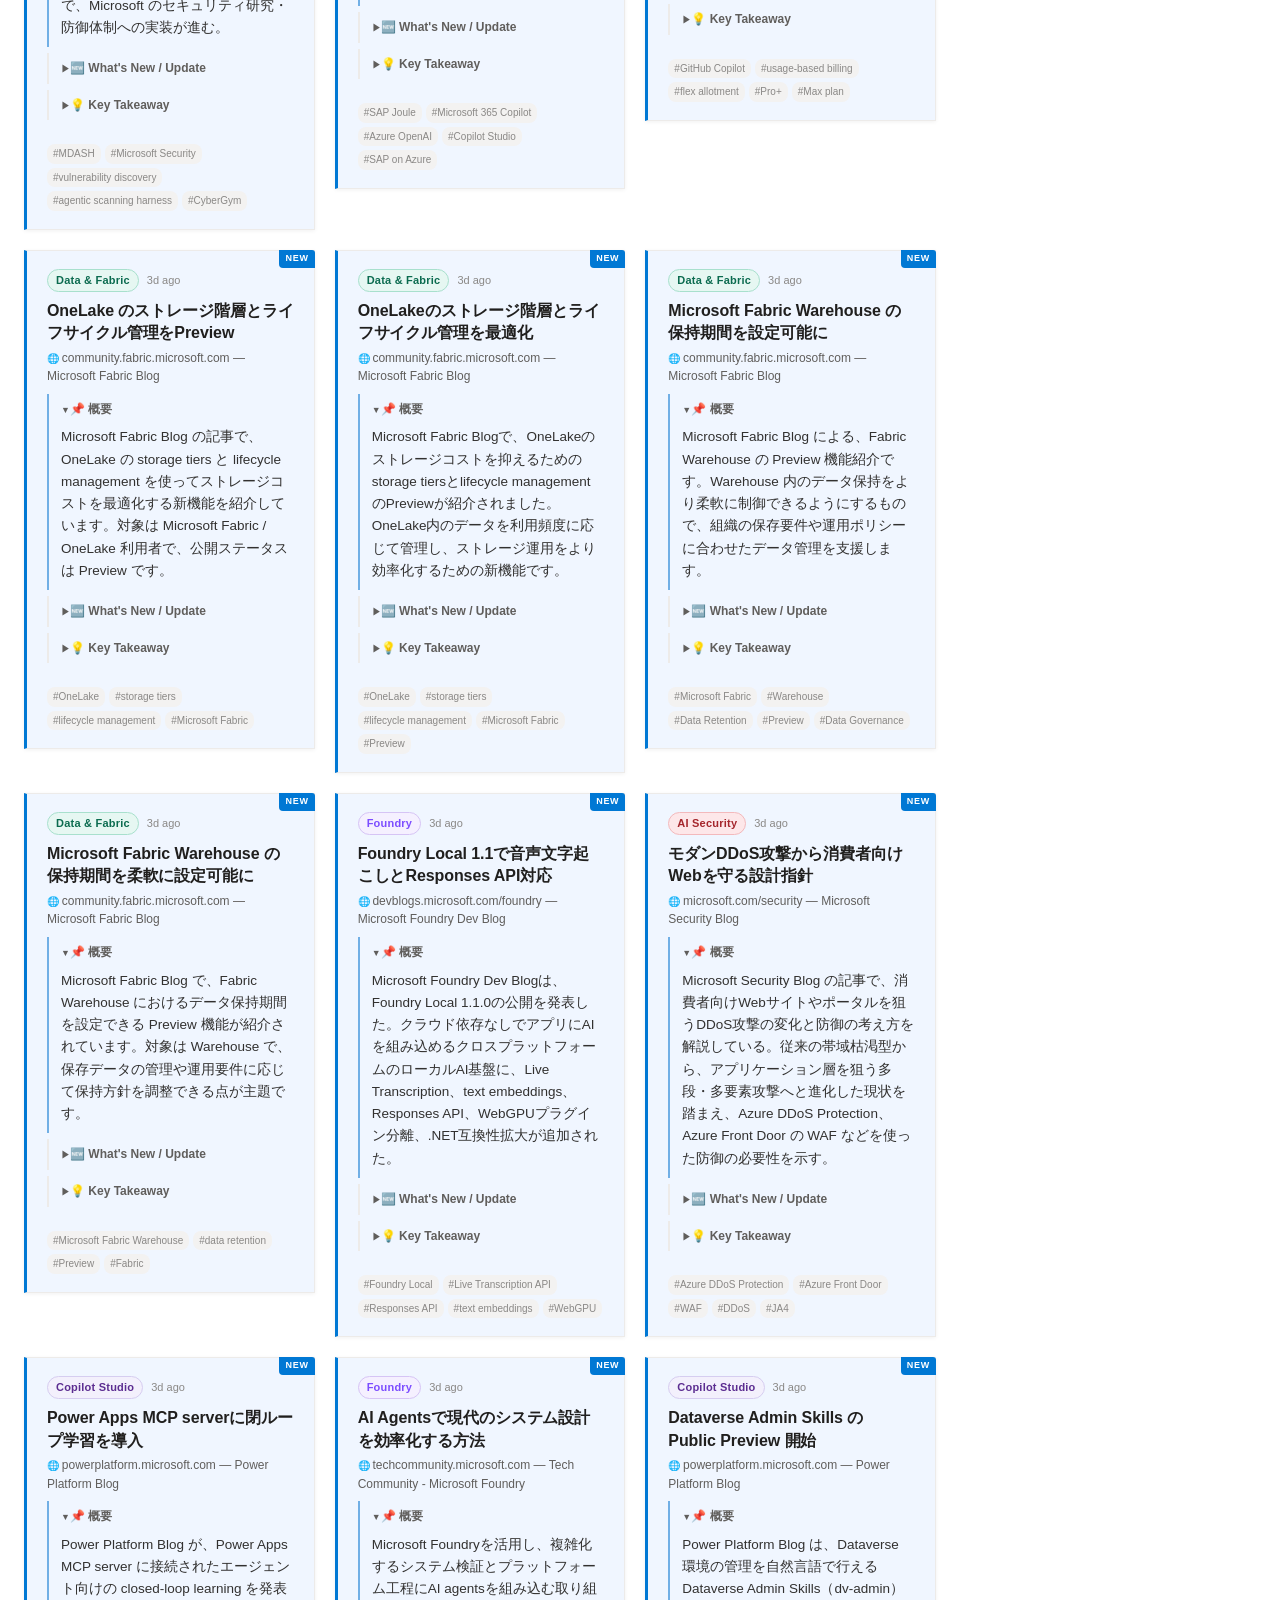
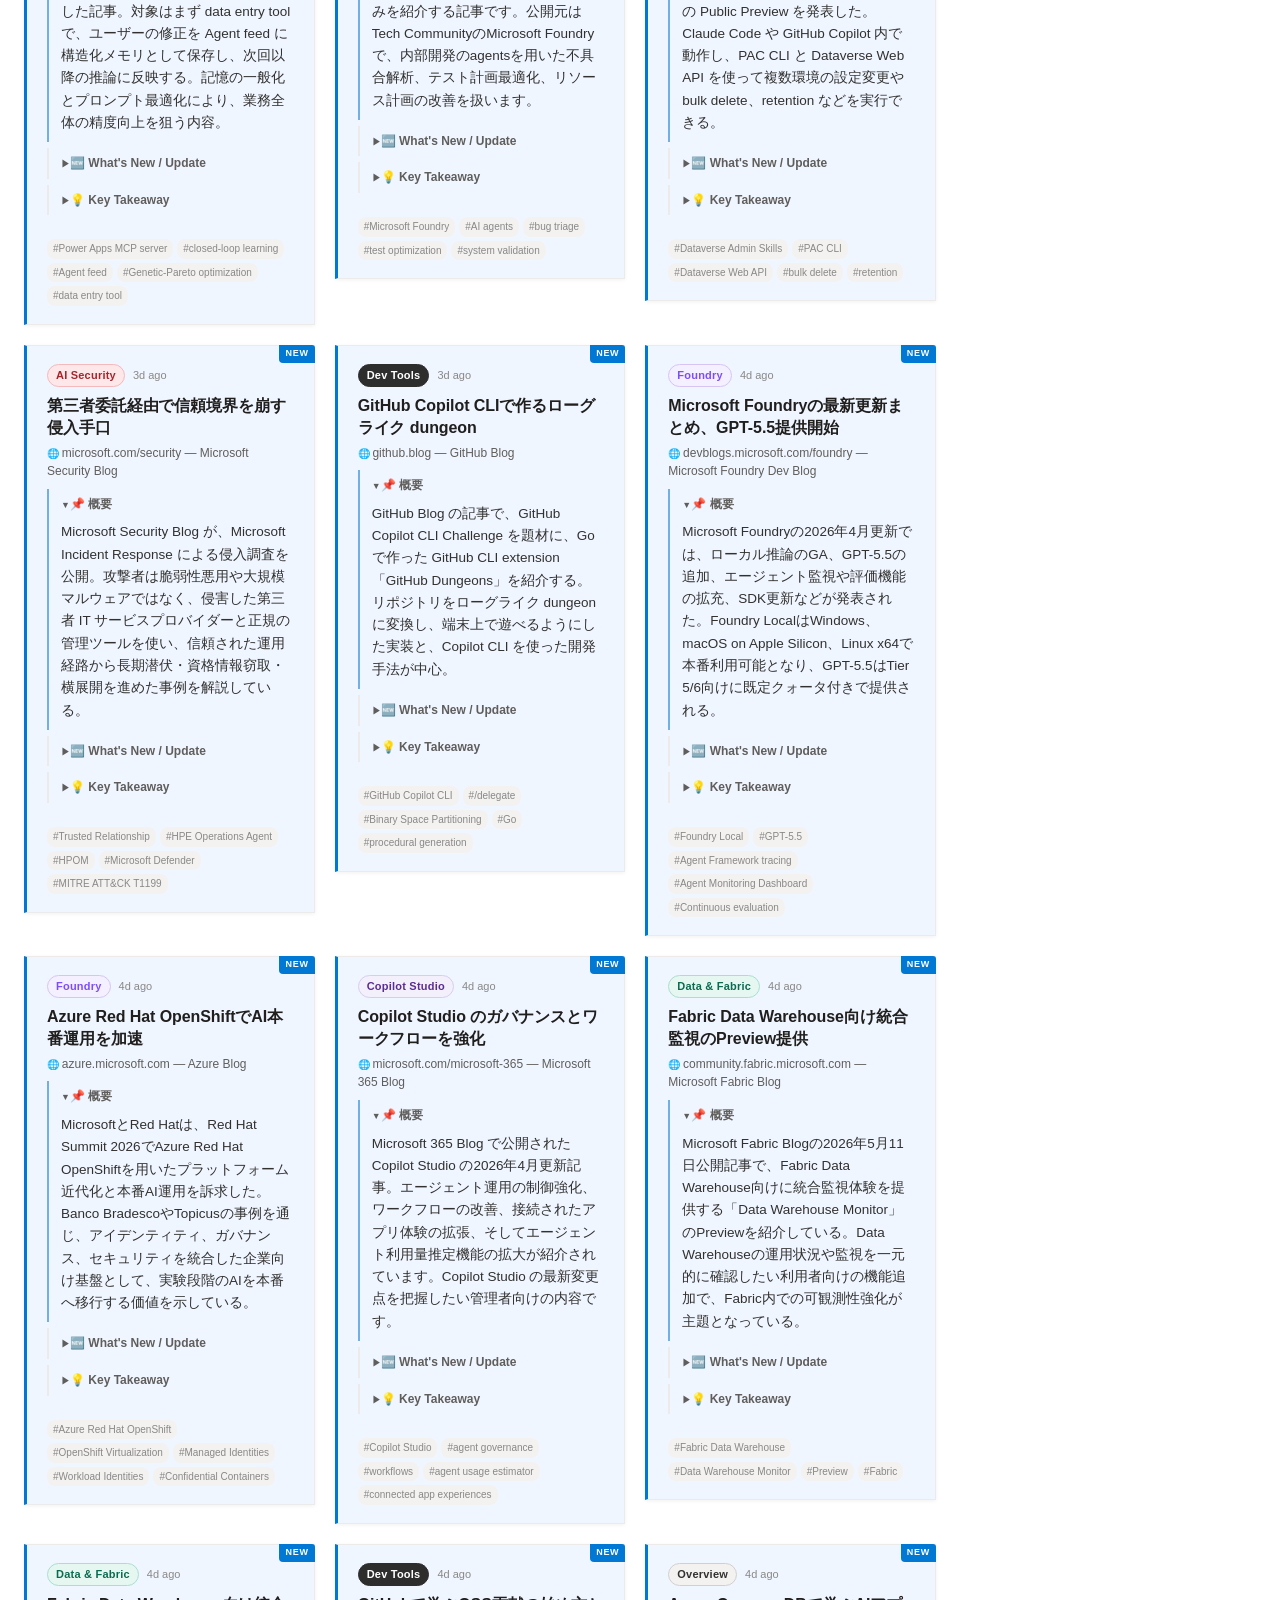
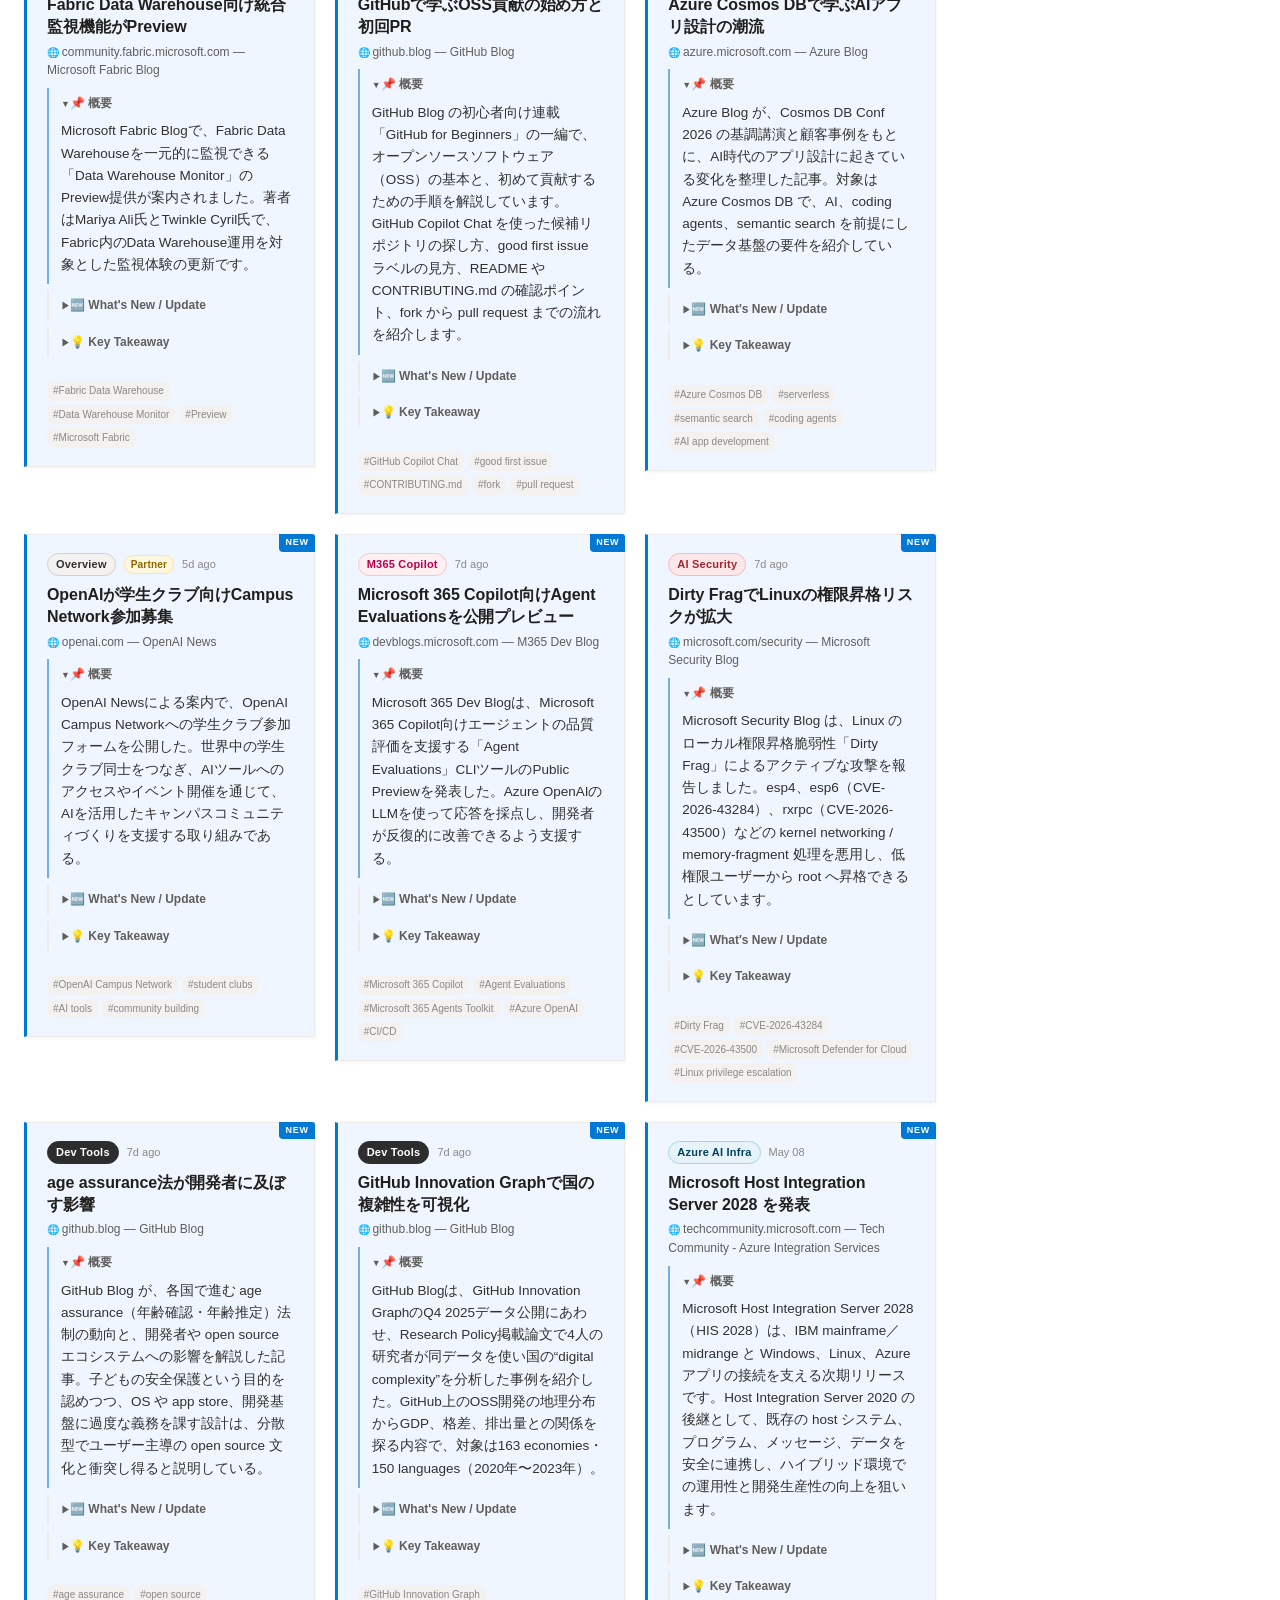
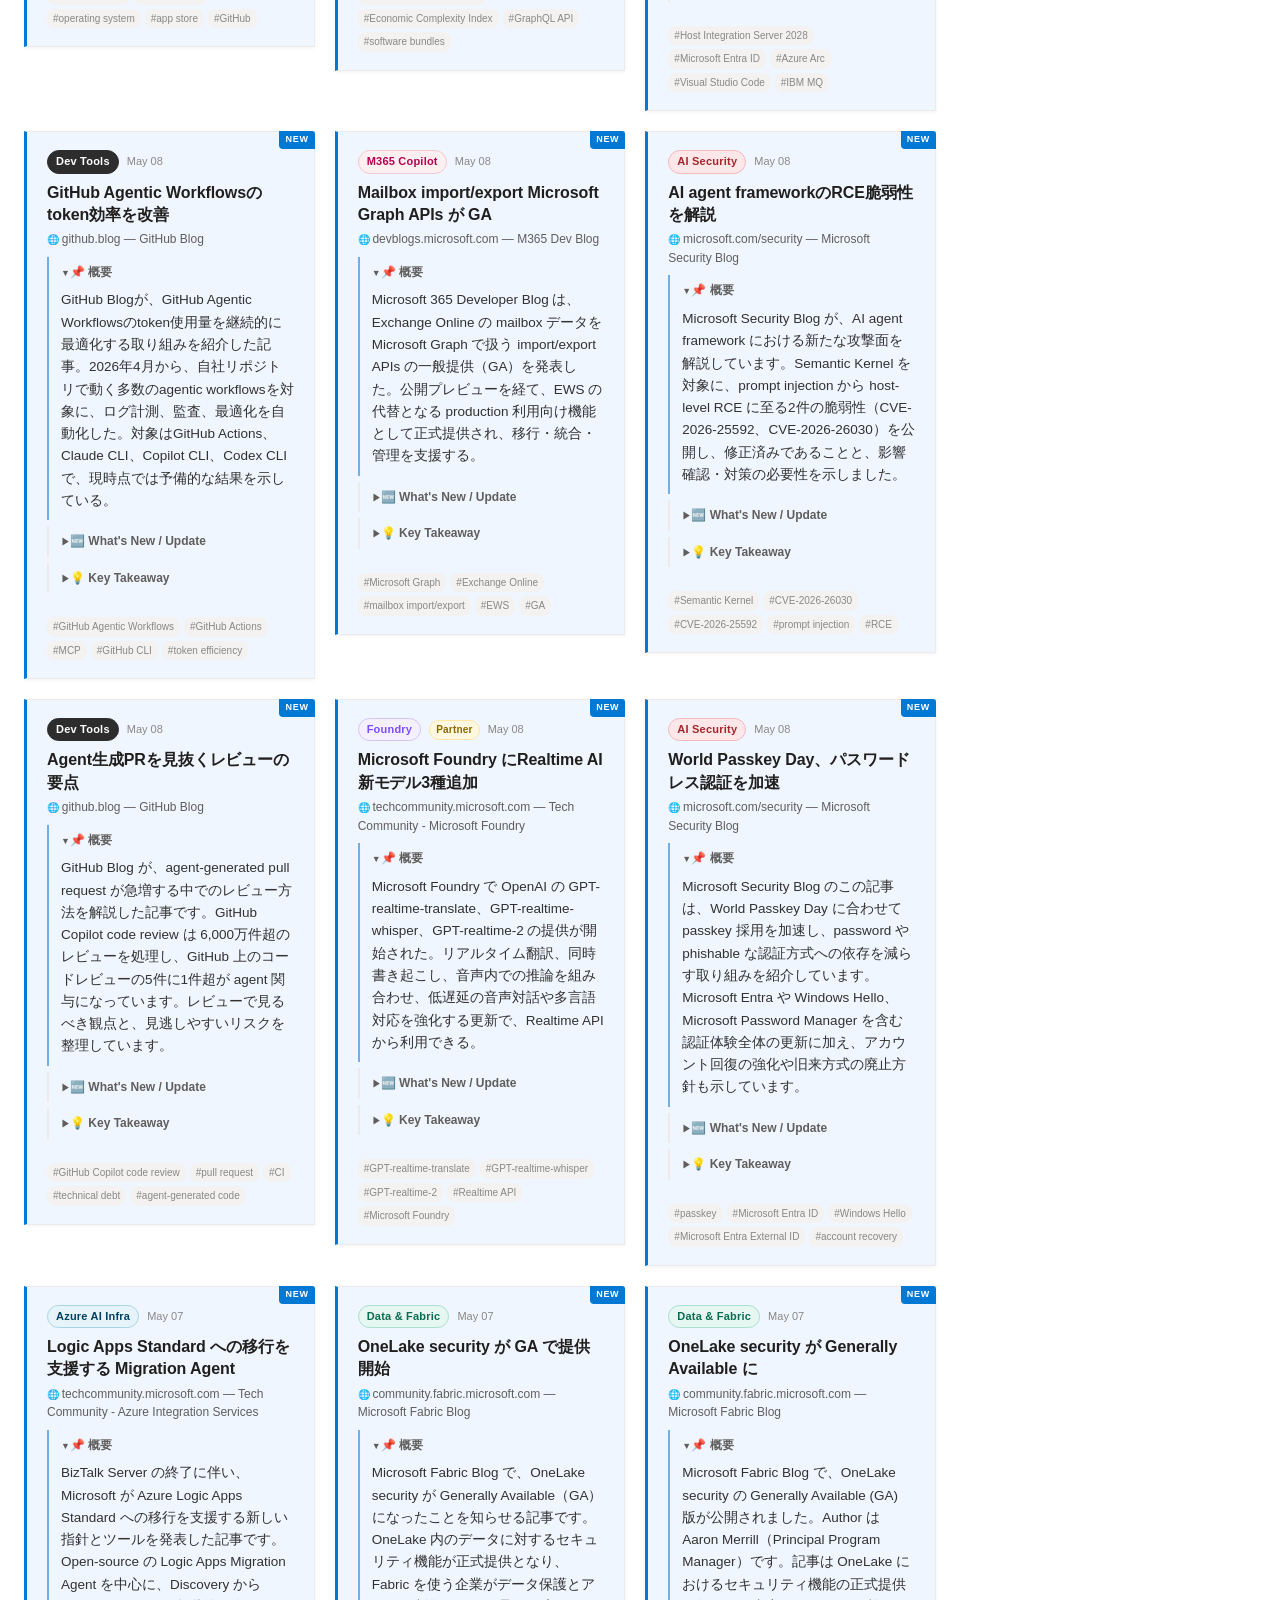
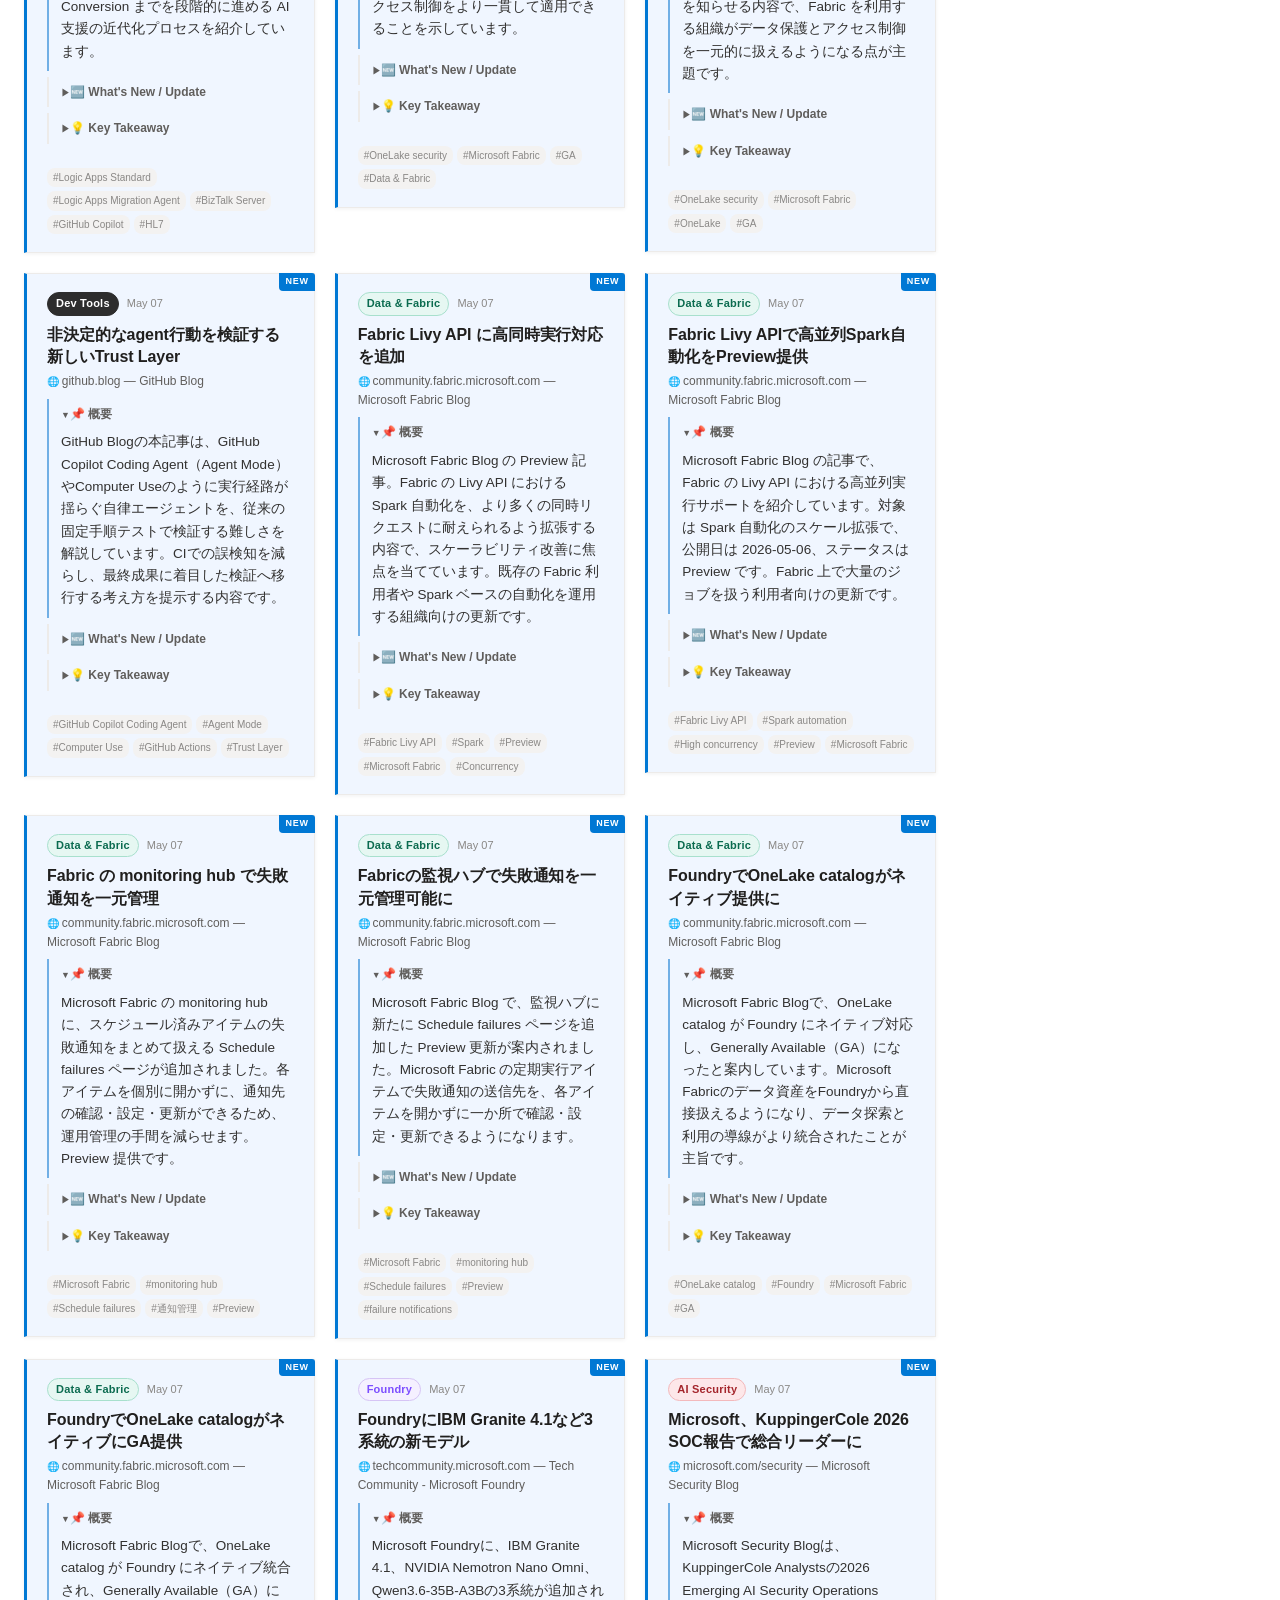
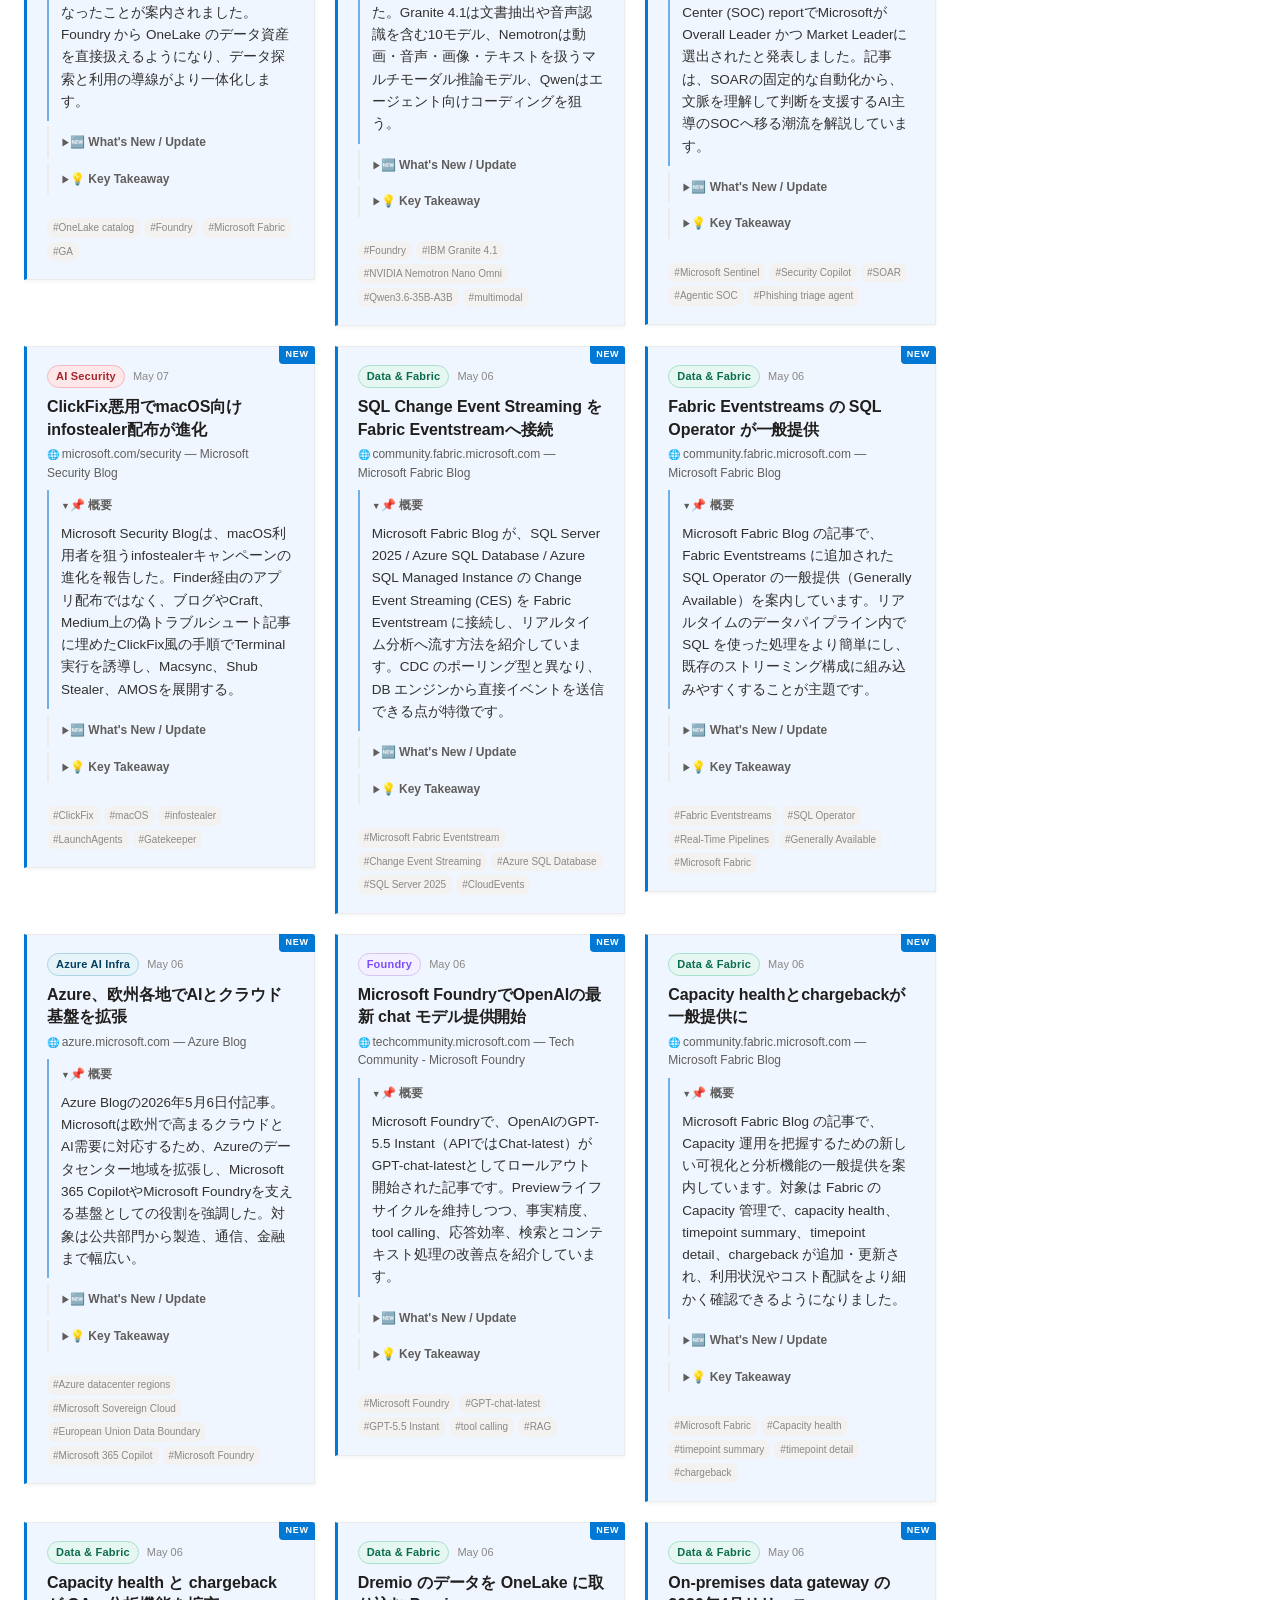
==== commit ae6f885e: "🤖 Daily update 2026-05-16 10:06 UTC" ====
--- a/docs/index.html
+++ b/docs/index.html
@@ -30,10 +30,10 @@
 
 <div class="cat-nav-wrap">
   <nav class="cat-nav">
-    <a href="#" class="active" data-filter="all">All <span class="num">223</span></a>
+    <a href="#" class="active" data-filter="all">All <span class="num">222</span></a>
     <a href="#" data-filter="Overview">Overview <span class="num">5</span></a>
     <a href="#" data-filter="M365 Copilot">M365 Copilot <span class="num">6</span></a>
-    <a href="#" data-filter="Copilot Studio">Copilot Studio <span class="num">9</span></a>
+    <a href="#" data-filter="Copilot Studio">Copilot Studio <span class="num">8</span></a>
     <a href="#" data-filter="Foundry">Foundry <span class="num">36</span></a>
     <a href="#" data-filter="Azure AI Infra">Azure AI Infra <span class="num">9</span></a>
     <a href="#" data-filter="Data &amp; Fabric">Data &amp; Fabric <span class="num">50</span></a>
@@ -48,10 +48,10 @@
   <div class="subbar-inner">
     <div class="subbar-stats">
       <span><span class="live-dot"></span><b>Live</b></span>
-      <span><b>223</b> stories today</span>
+      <span><b>222</b> stories today</span>
       <span><b>13</b> sources</span>
-      <span><b>223</b> this month</span>
-      <span>Updated <b>16:44 JST</b></span>
+      <span><b>222</b> this month</span>
+      <span>Updated <b>19:06 JST</b></span>
     </div>
     <div>Curated by GPT-5.4 mini · @daka1</div>
   </div>
@@ -71,7 +71,7 @@
         <div class="zone-banner-title">Microsoft AI Updates</div>
         <div class="zone-banner-subtitle">9 categories · Microsoft 公式ブログ・Tech Community・Dev Blog から</div>
       </div>
-      <div class="zone-banner-counts"><b>158</b> stories</div>
+      <div class="zone-banner-counts"><b>157</b> stories</div>
     </div>
 
 <article class="featured" data-category="Foundry" data-tags="Foundry|Azure Monitor|LLM-as-judge|Content Safety|Agentic AI" data-url="https://techcommunity.microsoft.com/t5/microsoft-foundry-blog/designing-ai-driven-observability-for-trustworthy-agentic-ai/ba-p/4508844">
@@ -95,20 +95,20 @@
 
   <div class="featured-meta">
     <span>📰 techcommunity.microsoft.com</span>
-    <span>📅 15h ago</span>
+    <span>📅 17h ago</span>
     <span>🏷 Foundry · Azure Monitor · LLM-as-judge · Content Safety · Agentic AI</span>
   </div>
 </article>
     <section class="section">
       <div class="section-head">
         <h2 class="section-title"><span class="icon">▎</span>Today's Stories</h2>
-        <span class="section-meta">Sat, May 16, 2026 · 157 items</span>
+        <span class="section-meta">Sat, May 16, 2026 · 156 items</span>
       </div>
       <div class="stories-grid">
 <article class="story" data-category="Dev Tools" data-tags="GitHub Copilot CLI|Copilot VS Code|accessibility agent|WCAG 2.1 AA|Pull Request" data-url="https://github.blog/ai-and-ml/github-copilot/building-a-general-purpose-accessibility-agent-and-what-we-learned-in-the-process/">
   <div class="story-meta-top">
     <span class="tag cat-dev">Dev Tools</span>
-    <span class="story-time">15h ago</span>
+    <span class="story-time">18h ago</span>
   </div>
   <h3 class="story-headline">
     <a href="https://github.blog/ai-and-ml/github-copilot/building-a-general-purpose-accessibility-agent-and-what-we-learned-in-the-process/" target="_blank" rel="noopener">GitHubがアクセシビリティAgentを試験導入</a>
@@ -137,7 +137,7 @@
 </article><article class="story" data-category="Dev Tools" data-tags="bug bounty|shared responsibility|AI-assisted security research|proof of concept|HackerOne" data-url="https://github.blog/security/raising-the-bar-quality-shared-responsibility-and-the-future-of-githubs-bug-bounty-program/">
   <div class="story-meta-top">
     <span class="tag cat-dev">Dev Tools</span>
-    <span class="story-time">17h ago</span>
+    <span class="story-time">20h ago</span>
   </div>
   <h3 class="story-headline">
     <a href="https://github.blog/security/raising-the-bar-quality-shared-responsibility-and-the-future-of-githubs-bug-bounty-program/" target="_blank" rel="noopener">GitHub bug bountyの基準強化とAI活用の考え方</a>
@@ -1501,7 +1501,7 @@
   <div class="story-meta-top">
     <span class="tag cat-overview">Overview</span>
     <span class="tag partner">Partner</span>
-    <span class="story-time">4d ago</span>
+    <span class="story-time">5d ago</span>
   </div>
   <h3 class="story-headline">
     <a href="https://openai.com/index/openai-campus-network-student-club-interest-form" target="_blank" rel="noopener">OpenAIが学生クラブ向けCampus Network参加募集</a>
@@ -4631,35 +4631,6 @@
 
   <div class="story-tags">
 <span class="story-tag-chip">#Reinforcement Fine-Tuning</span><span class="story-tag-chip">#Global Training</span><span class="story-tag-chip">#GPT-4.1-mini</span><span class="story-tag-chip">#GPT-4.1-nano</span><span class="story-tag-chip">#Foundry Evaluation</span>  </div>
-</article><article class="story" data-category="Copilot Studio" data-tags="Power Pages|server-side logic|Power Automate|GitHub Copilot|Claude Code CLI" data-url="https://www.microsoft.com/en-us/power-platform/blog/power-pages/build-your-server-side-logic-with-ai-new-power-pages-agentic-code-skills/">
-  <div class="story-meta-top">
-    <span class="tag cat-studio">Copilot Studio</span>
-    <span class="story-time">Apr 16</span>
-  </div>
-  <h3 class="story-headline">
-    <a href="https://www.microsoft.com/en-us/power-platform/blog/power-pages/build-your-server-side-logic-with-ai-new-power-pages-agentic-code-skills/" target="_blank" rel="noopener">Power Pagesでserver-side logicを追加する新skills</a>
-  </h3>
-  <div class="story-source">
-    <span class="domain">powerplatform.microsoft.com — Power Platform Blog</span>
-  </div>
-
-  <div class="story-summary">
-    <details open>
-      <summary class="story-summary-section-label">📌 概要</summary>
-      <p>Power Platform Blogは、Power Pagesのagentic code plugin向けにGitHub CopilotとClaude Code CLIで使える3つの新skillを紹介した。対象は /add-server-logic、/add-cloud-flow、/integrate-backend で、サイト構築時に不足していたserver-side logic、Power Automate連携、バックエンド選択の自動化を補う更新である。</p>
-    </details>
-    <details>
-      <summary class="story-summary-section-label">🆕 What's New / Update</summary>
-      <p>新たに追加された /add-server-logic は、validation、secret management、外部API呼び出し、複数Dataverseテーブルの横断処理向けにsecureなserver-side JavaScript endpointを生成する。GAであり本番ワークロード向けに正式サポートされる。/add-cloud-flow は既存のPower Automate cloud flowをサイトに登録し、クライアントコードと非同期連携を生成する。/integrate-backend は要件を解析し、Web API、Server Logic、cloud flowのどれを使うべきか判断して実装順まで指示する。</p>
-    </details>
-    <details>
-      <summary class="story-summary-section-label">💡 Key Takeaway</summary>
-      <p>Power PagesでAI支援の範囲がサイト骨格作成から業務ロジック実装まで広がった。金融・公共・製造のように承認、監査、秘密情報管理、外部連携が重要な組織では、ブラウザー実装を減らして統制を保ちやすい。既存のPower AutomateやDataverse資産を活かしつつ、どの処理をserver-sideに寄せるかを明確化できる点が実務上の価値である。</p>
-    </details>
-  </div>
-
-  <div class="story-tags">
-<span class="story-tag-chip">#Power Pages</span><span class="story-tag-chip">#server-side logic</span><span class="story-tag-chip">#Power Automate</span><span class="story-tag-chip">#GitHub Copilot</span><span class="story-tag-chip">#Claude Code CLI</span>  </div>
 </article>      </div>
     </section>
 
@@ -5166,7 +5137,7 @@
   <div class="story-meta-top">
     <span class="tag cat-openai">OpenAI</span>
     <span class="tag partner">Partner</span>
-    <span class="story-time">4d ago</span>
+    <span class="story-time">5d ago</span>
   </div>
   <h3 class="story-headline">
     <a href="https://openai.com/business/guides-and-resources/how-enterprises-are-scaling-ai" target="_blank" rel="noopener">企業でAIを拡大するための実践ポイント</a>
@@ -6735,8 +6706,8 @@
           Dev Tools
         </div>
         <div class="tag-pills">
+          <button type="button" class="tag-pill" data-tag="GitHub Copilot CLI">#GitHub Copilot CLI</button>
           <button type="button" class="tag-pill" data-tag="GitHub Copilot">#GitHub Copilot</button>
-          <button type="button" class="tag-pill" data-tag="GitHub Copilot CLI">#GitHub Copilot CLI</button>
           <button type="button" class="tag-pill" data-tag="GitHub">#GitHub</button>
           <button type="button" class="tag-pill" data-tag="pull request">#pull request</button>
           <button type="button" class="tag-pill" data-tag="GitHub Actions">#GitHub Actions</button>
@@ -6794,7 +6765,7 @@
       <div class="source-list-item"><span>microsoft.com/security</span><span class="count">19</span></div>
       <div class="source-list-item"><span>anthropic.com/news</span><span class="count">14</span></div>
       <div class="source-list-item"><span>azure.microsoft.com</span><span class="count">9</span></div>
-      <div class="source-list-item"><span>powerplatform.microsoft.com</span><span class="count">8</span></div>
+      <div class="source-list-item"><span>powerplatform.microsoft.com</span><span class="count">7</span></div>
       <div class="source-list-item"><span>devblogs.microsoft.com</span><span class="count">7</span></div>
       <div class="source-list-item"><span>devblogs.microsoft.com/foundry</span><span class="count">6</span></div>
       <div class="source-list-item"><span>microsoft.com/microsoft-365</span><span class="count">3</span></div>
